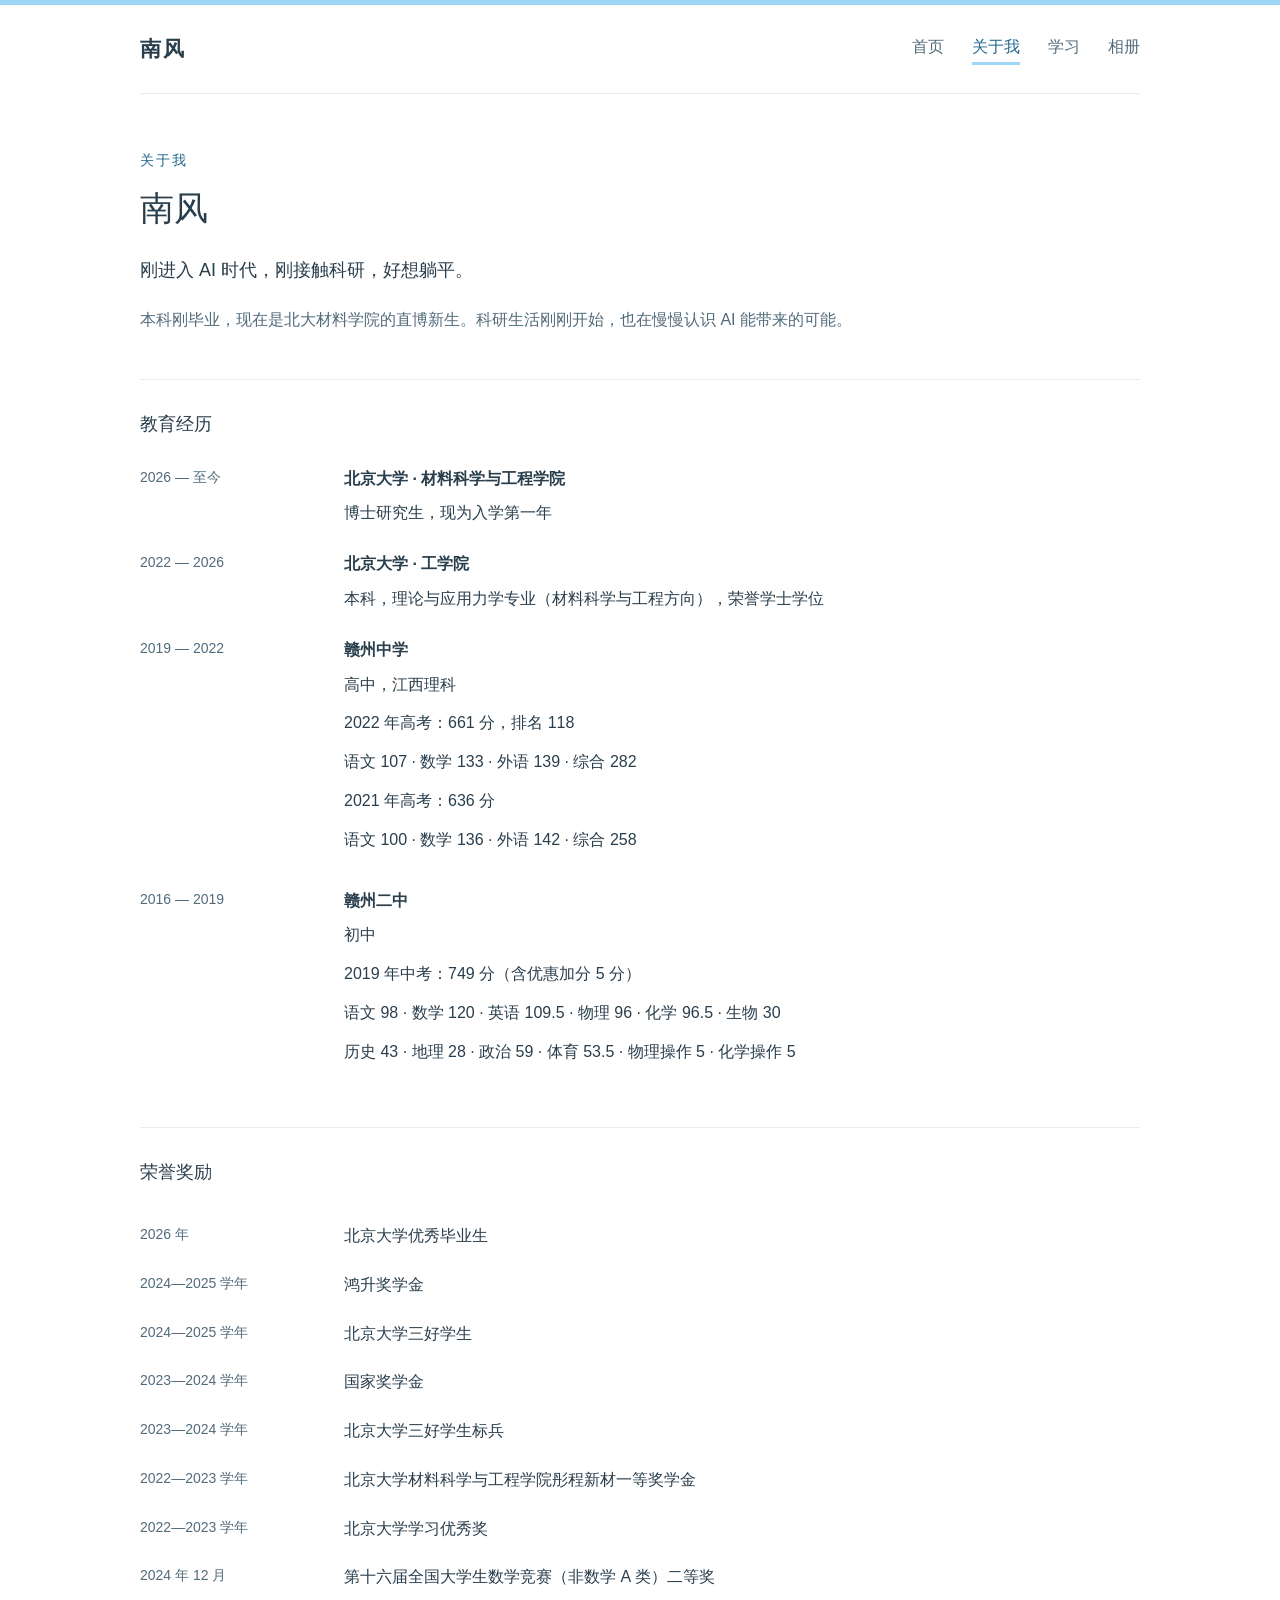
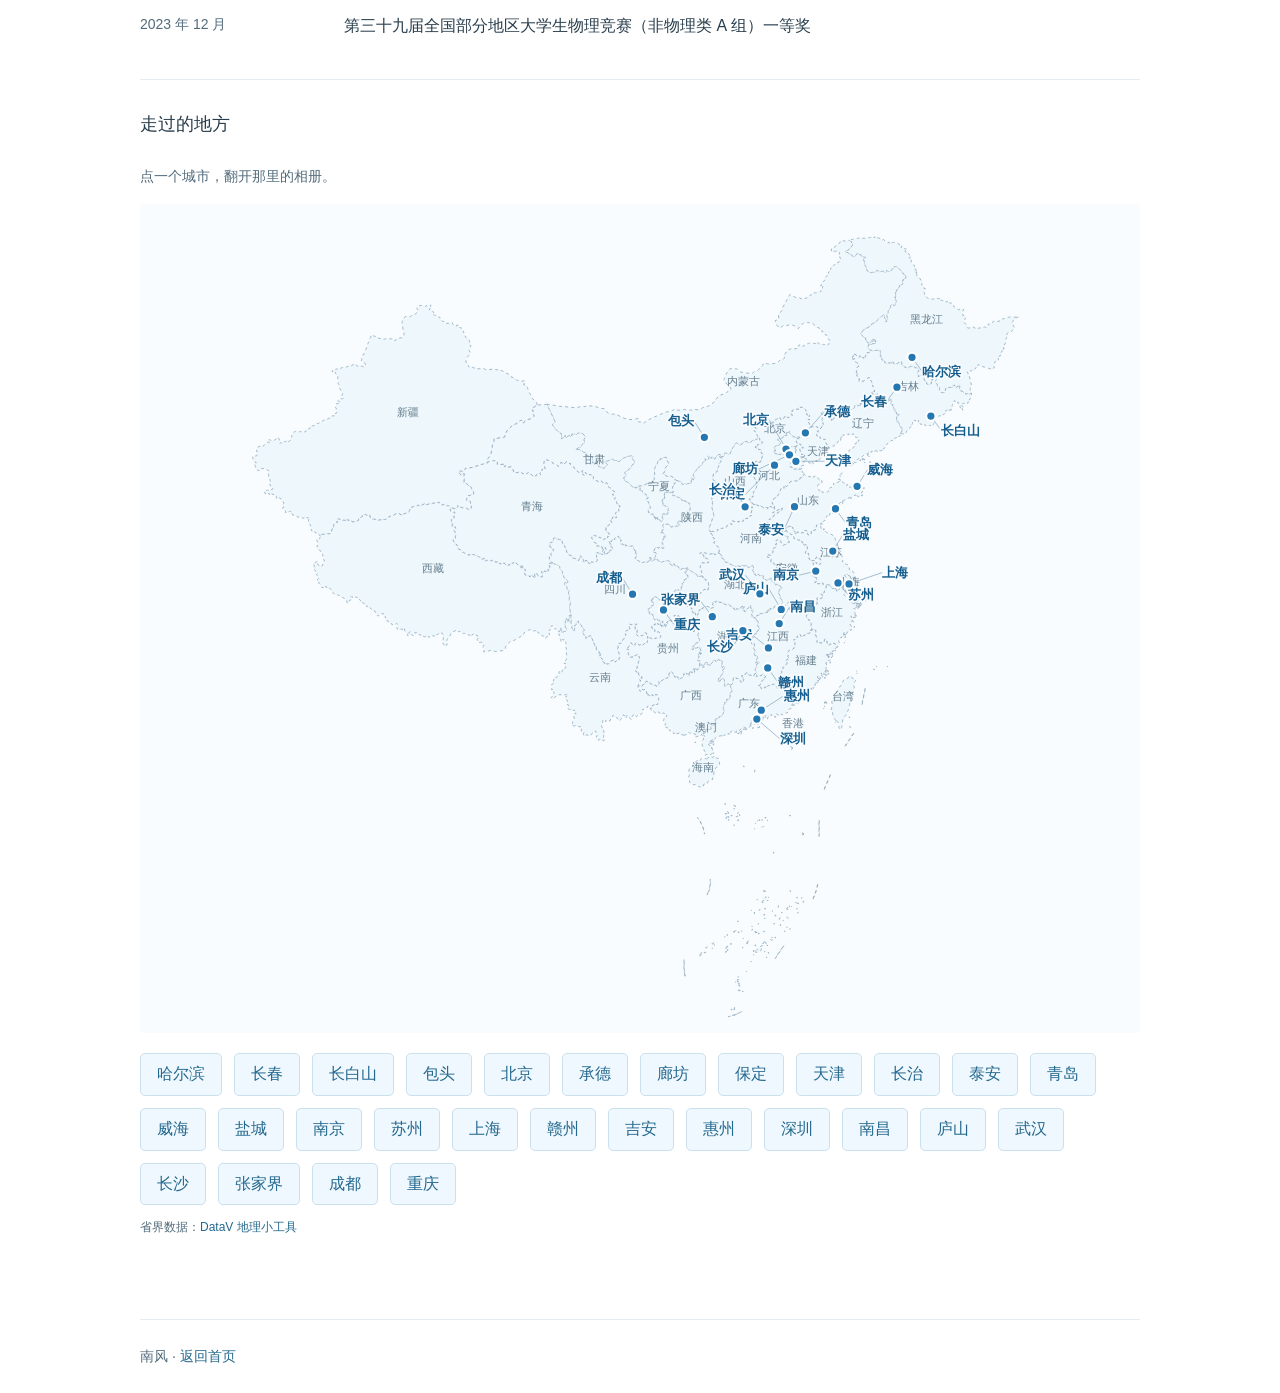
==== about.html @ 1816a871 "Initial website" ====
<!doctype html>
<html lang="zh-CN">
<head>
  <meta charset="UTF-8">
  <meta name="viewport" content="width=device-width, initial-scale=1">
  <title>关于我 · 南风</title>
  <link rel="stylesheet" href="style.css">
</head>
<body>
  <header class="site-header">
    <a class="site-name" href="index.html">南风</a>
    <nav aria-label="主导航">
      <a href="index.html">首页</a>
      <a href="about.html" aria-current="page">关于我</a>
      <a href="learning.html">学习</a>
      <span aria-disabled="true" title="后续课程中一起完成">相册</span>
    </nav>
  </header>
  <main class="about-page">
    <section class="about-intro" aria-labelledby="about-title">
      <p class="eyebrow">关于我</p>
      <h1 id="about-title">南风</h1>
      <p class="description">刚进入 AI 时代，刚接触科研，好想躺平。</p>
      <p class="bio">本科刚毕业，现在是北大材料学院的直博新生。科研生活刚刚开始，也在慢慢认识 AI 能带来的可能。</p>
    </section>
    <section class="profile-section" aria-labelledby="education-title">
      <h2 id="education-title">教育经历</h2>
      <div class="record">
        <p class="record-date">2026 — 至今</p>
        <div><h3>北京大学 · 材料科学与工程学院</h3><p>博士研究生，现为入学第一年</p></div>
      </div>
      <div class="record">
        <p class="record-date">2022 — 2026</p>
        <div><h3>北京大学 · 工学院</h3><p>本科，理论与应用力学专业（材料科学与工程方向），荣誉学士学位</p></div>
      </div>

      <div class="record">
        <p class="record-date">2019 — 2022</p>
        <div><h3>赣州中学</h3><p class="school-stage">高中，江西理科</p>
        <p>2022 年高考：661 分，排名 118</p>
        <p class="school-scores">语文 107 · 数学 133 · 外语 139 · 综合 282</p>
        <p>2021 年高考：636 分</p>
        <p class="school-scores">语文 100 · 数学 136 · 外语 142 · 综合 258</p></div>
      </div>
      <div class="record">
        <p class="record-date">2016 — 2019</p>
        <div><h3>赣州二中</h3><p class="school-stage">初中</p><p>2019 年中考：749 分（含优惠加分 5 分）</p>
        <p class="school-scores">语文 98 · 数学 120 · 英语 109.5 · 物理 96 · 化学 96.5 · 生物 30</p><p class="school-scores">历史 43 · 地理 28 · 政治 59 · 体育 53.5 · 物理操作 5 · 化学操作 5</p></div>
      </div>
    </section>
    <section class="profile-section" aria-labelledby="honors-title">
      <h2 id="honors-title">荣誉奖励</h2>
      <ul class="honors">
        <li><span class="honor-date">2026 年</span><span>北京大学优秀毕业生</span></li>
        <li><span class="honor-date">2024—2025 学年</span><span>鸿升奖学金</span></li>
        <li><span class="honor-date">2024—2025 学年</span><span>北京大学三好学生</span></li>
        <li><span class="honor-date">2023—2024 学年</span><span>国家奖学金</span></li>
        <li><span class="honor-date">2023—2024 学年</span><span>北京大学三好学生标兵</span></li>
        <li><span class="honor-date">2022—2023 学年</span><span>北京大学材料科学与工程学院彤程新材一等奖学金</span></li>
        <li><span class="honor-date">2022—2023 学年</span><span>北京大学学习优秀奖</span></li>
        <li><span class="honor-date">2024 年 12 月</span><span>第十六届全国大学生数学竞赛（非数学 A 类）二等奖</span></li>
        <li><span class="honor-date">2023 年 12 月</span><span>第三十九届全国部分地区大学生物理竞赛（非物理类 A 组）一等奖</span></li>
      </ul>
    </section>
<section class="profile-section travel-section" aria-labelledby="travel-title"><h2 id="travel-title">走过的地方</h2><p class="document-note">点一个城市，翻开那里的相册。</p><div class="map-scroll"><svg viewBox="0 0 820 800" class="china-map" role="img" aria-labelledby="map-title map-desc"><title id="map-title">中国旅行地图</title><desc id="map-desc">显示省级行政区名称与虚线边界，已标记城市可打开相册。</desc><path d="M562.2,226.3L562.7,226.6L563.2,226.4L563.0,225.9L563.6,225.3L563.6,225.3L564.0,225.5L564.2,225.1L563.9,224.9L562.9,224.7L562.1,224.9L561.8,225.1L561.3,225.0L560.5,224.6L559.4,224.5L559.3,224.4L558.1,224.6L557.6,224.4L557.1,223.8L557.1,223.4L556.2,222.4L555.8,222.3L555.1,221.7L554.6,221.4L554.7,221.1L554.1,220.4L554.4,219.7L554.3,219.3L553.8,219.1L553.4,219.2L553.5,219.7L553.2,220.4L552.8,220.1L552.2,220.3L552.2,220.3L551.5,220.3L551.4,220.7L551.7,221.5L550.8,221.4L550.4,220.8L550.1,221.1L550.0,221.4L551.3,222.7L551.6,223.4L551.4,223.5L549.8,223.4L549.7,223.7L549.3,223.6L549.0,223.1L548.6,223.8L548.5,223.9L548.1,224.6L548.0,225.1L547.6,225.0L547.2,225.5L546.1,226.2L545.8,226.3L545.7,226.0L544.9,225.7L544.6,226.1L543.9,226.2L543.8,226.6L543.4,226.6L543.1,226.9L542.8,227.4L543.4,227.6L543.3,228.3L544.4,229.6L545.0,229.7L545.4,230.8L545.6,231.0L544.8,231.5L544.4,232.2L544.3,232.2L544.2,232.8L543.7,232.7L543.3,232.4L543.1,232.8L543.1,232.8L541.2,233.2L541.1,233.6L540.3,233.9L539.8,234.4L539.5,234.6L539.4,235.1L539.1,235.2L539.1,235.7L539.8,236.0L540.3,236.5L540.2,236.6L540.2,236.6L540.3,236.9L540.2,237.4L540.8,237.8L540.6,238.1L540.1,238.2L539.8,238.0L539.8,238.0L539.3,238.2L539.3,238.7L539.8,238.9L539.9,239.9L539.7,240.2L539.7,240.2L540.3,240.4L540.2,241.0L540.5,240.7L541.0,241.2L541.6,241.0L541.6,241.0L542.0,240.8L542.4,241.3L542.4,241.3L542.4,241.4L542.4,241.4L542.6,241.6L542.6,241.6L542.6,241.7L542.6,241.7L542.6,241.7L542.6,241.7L542.7,241.8L542.7,241.8L542.7,241.8L542.7,241.8L542.7,241.8L542.7,241.8L542.7,241.8L542.7,241.8L542.9,241.9L542.9,241.9L542.9,241.9L542.9,241.9L543.0,242.3L543.7,242.3L543.7,242.3L543.9,242.2L543.9,242.2L543.9,241.9L544.4,241.8L544.4,241.8L545.0,241.3L545.0,241.3L544.9,241.0L544.9,241.0L545.5,241.6L545.7,241.1L545.9,241.3L546.3,241.2L546.4,241.4L547.2,241.4L547.6,241.5L547.8,241.2L548.4,241.2L548.9,241.5L549.1,242.5L549.7,242.7L550.1,243.2L550.3,243.2L550.3,243.2L551.2,243.4L551.5,243.2L551.3,242.8L550.9,242.8L550.8,242.1L551.3,242.3L551.3,242.1L551.7,242.0L551.7,241.7L552.1,241.7L552.3,241.1L553.1,240.7L553.1,240.7L553.4,241.0L554.0,240.9L554.7,241.1L554.7,241.1L554.7,241.1L554.7,241.1L554.7,241.1L554.7,241.1L554.5,240.7L555.0,240.7L555.5,241.1L555.7,240.8L556.2,240.0L556.9,239.8L556.9,239.7L556.7,239.7L556.6,239.1L557.0,239.0L556.8,238.5L557.4,238.3L557.0,237.3L556.9,237.5L556.4,237.3L555.7,236.7L555.4,236.6L555.4,235.8L555.1,235.5L555.4,234.5L555.8,234.6L556.0,234.2L556.4,234.4L557.1,234.2L557.3,234.4L558.3,234.5L558.6,234.1L559.3,233.9L559.3,233.9L559.7,234.0L559.9,233.8L560.5,234.0L560.5,233.8L560.7,233.6L560.7,233.6L561.1,233.3L561.1,233.3L561.1,233.3L561.3,233.4L561.7,232.9L562.2,233.0L562.4,232.4L562.4,232.4L562.4,232.4L562.4,232.4L562.6,232.2L562.7,231.6L562.2,231.6L562.0,230.7L561.5,230.8L561.3,230.1L561.3,230.1L560.9,229.5L560.7,229.5L560.8,228.7L561.2,228.4L560.5,227.5L561.2,227.3L561.0,226.9L561.2,226.6L562.2,226.3L562.2,226.3Z" class="province"/><path d="M567.2,244.0L568.2,243.9L568.5,243.8L568.4,243.2L568.8,242.9L568.9,242.2L568.9,242.2L568.9,242.0L569.2,241.4L568.4,241.0L568.0,241.2L567.2,241.0L567.0,241.3L567.0,241.3L566.9,241.8L566.6,242.1L566.5,241.4L566.2,241.2L565.8,241.4L565.6,241.0L566.0,240.5L566.0,240.0L565.5,239.4L564.9,239.1L565.1,238.8L564.7,238.7L564.6,238.4L564.7,238.0L564.3,237.1L564.3,237.1L564.1,236.5L564.1,236.5L564.1,236.4L564.1,236.4L564.2,236.3L564.2,236.3L564.2,235.8L564.4,235.7L564.6,235.0L565.1,235.1L565.1,235.1L565.4,235.4L566.1,235.4L566.3,235.2L567.1,235.5L567.4,235.5L567.4,235.5L567.5,235.0L567.5,235.0L567.5,234.9L567.5,234.9L567.2,234.7L567.2,234.7L566.9,234.7L567.0,234.3L567.3,234.1L567.0,233.8L566.6,233.8L566.6,233.8L566.1,233.8L565.9,233.4L565.9,233.4L565.8,233.3L565.8,233.3L565.8,233.2L565.8,233.2L565.4,232.6L565.4,232.6L565.3,232.6L565.3,232.6L564.9,232.3L564.9,231.7L564.6,231.5L564.1,231.6L563.4,231.2L563.0,231.3L562.7,231.6L562.6,232.2L562.4,232.4L562.4,232.4L562.4,232.4L562.4,232.4L562.2,233.0L561.7,232.9L561.3,233.4L561.1,233.3L561.1,233.3L561.1,233.3L560.7,233.6L560.7,233.6L560.5,233.8L560.3,234.0L560.4,235.1L559.8,235.8L560.0,236.9L560.0,236.9L560.7,237.2L561.0,237.1L561.0,237.5L560.3,237.5L559.9,237.7L559.9,238.1L560.5,238.5L559.9,238.8L560.0,239.2L560.0,239.2L560.1,240.3L559.8,240.6L559.3,240.6L559.3,240.6L558.2,240.2L557.8,240.4L557.8,240.4L557.6,240.3L557.4,239.8L557.4,239.8L557.3,239.6L557.3,239.6L557.2,239.4L557.2,239.4L556.9,239.7L556.9,239.8L556.2,240.0L555.7,240.8L555.7,241.4L555.4,241.7L555.8,242.1L555.8,242.8L555.4,243.0L556.0,243.5L556.5,243.5L556.1,243.8L556.1,244.3L555.8,244.4L556.0,244.9L556.4,244.6L556.7,244.9L556.5,245.6L556.6,246.6L556.6,246.6L556.3,246.8L556.4,247.7L556.9,247.7L557.0,248.3L556.9,248.3L556.9,248.3L557.0,248.3L556.5,249.2L555.8,249.2L555.8,249.2L555.4,249.2L555.4,249.2L555.1,249.5L555.1,249.5L555.1,250.0L554.7,250.4L554.5,251.0L554.7,251.5L554.7,252.2L555.0,252.5L554.9,253.2L555.0,253.7L555.5,253.8L555.5,253.8L556.3,253.9L556.5,254.8L557.4,254.7L557.4,254.7L557.4,254.7L557.4,254.7L557.4,254.7L557.4,254.7L558.5,254.7L558.8,254.8L558.7,255.4L558.8,255.9L559.3,256.2L559.8,255.7L560.2,255.7L560.2,255.7L560.6,255.4L560.6,255.4L561.1,255.9L561.1,255.9L560.9,256.3L561.0,256.7L562.4,256.5L563.2,256.0L563.8,255.8L564.7,255.8L565.7,255.6L565.9,255.1L566.8,254.8L566.9,254.5L566.9,253.7L566.1,253.4L565.8,253.2L565.8,252.6L567.0,252.3L567.3,252.0L568.2,252.2L568.5,251.2L568.8,250.8L568.3,250.6L568.1,249.1L568.5,248.2L569.6,247.4L569.7,246.9L570.4,246.7L570.4,246.7L570.8,246.5L570.8,246.2L570.4,246.0L570.3,245.7L570.3,245.7L569.8,245.5L569.8,245.5L569.8,245.5L569.8,245.5L569.7,245.3L569.7,245.3L569.6,245.3L569.6,245.3L569.0,245.2L569.0,245.2L568.7,245.0L568.3,245.1L568.3,245.1L568.3,245.1L568.3,245.1L568.2,244.5L568.2,244.5L567.7,244.7L567.7,244.4L567.4,244.3L566.9,244.7L566.0,244.6L566.0,245.2L565.1,244.8L564.4,244.9L564.3,244.6L564.9,243.9L565.2,243.7L565.4,243.9L566.0,243.8L566.1,244.2L566.4,243.9L567.2,244.0Z" class="province"/><path d="M567.7,244.4L568.2,244.3L568.2,243.9L567.2,244.0L567.4,244.3L567.7,244.4Z" class="province"/><path d="M563.6,225.3L563.0,225.9L563.2,226.4L562.7,226.6L562.2,226.3L562.2,226.3L561.2,226.6L561.0,226.9L561.2,227.3L560.5,227.5L561.2,228.4L560.8,228.7L560.7,229.5L560.9,229.5L561.3,230.1L561.3,230.1L561.5,230.8L562.0,230.7L562.2,231.6L562.7,231.6L563.0,231.3L563.4,231.2L564.1,231.6L564.6,231.5L564.9,231.7L564.9,232.3L565.3,232.6L565.3,232.6L565.4,232.6L565.4,232.6L565.8,233.2L565.8,233.2L565.8,233.3L565.8,233.3L565.9,233.4L565.9,233.4L566.1,233.8L566.6,233.8L566.6,233.8L567.0,233.8L567.3,234.1L567.0,234.3L566.9,234.7L567.2,234.7L567.2,234.7L567.5,234.9L567.5,234.9L567.5,235.0L567.5,235.0L567.4,235.5L567.4,235.5L567.1,235.5L566.3,235.2L566.1,235.4L565.4,235.4L565.1,235.1L565.1,235.1L564.6,235.0L564.4,235.7L564.2,235.8L564.2,236.3L564.2,236.3L564.1,236.4L564.1,236.4L564.1,236.5L564.1,236.5L564.3,237.1L564.3,237.1L564.7,238.0L564.6,238.4L564.7,238.7L565.1,238.8L564.9,239.1L565.5,239.4L566.0,240.0L566.0,240.5L565.6,241.0L565.8,241.4L566.2,241.2L566.5,241.4L566.6,242.1L566.9,241.8L567.0,241.3L567.0,241.3L567.2,241.0L568.0,241.2L568.4,241.0L569.2,241.4L568.9,242.0L568.9,242.2L568.9,242.2L568.8,242.9L568.4,243.2L568.5,243.8L568.2,243.9L568.2,244.3L567.7,244.4L567.7,244.7L568.2,244.5L568.2,244.5L568.3,245.1L568.3,245.1L568.3,245.1L568.3,245.1L568.7,245.0L569.0,245.2L569.0,245.2L569.6,245.3L569.6,245.3L569.7,245.3L569.7,245.3L569.8,245.5L569.8,245.5L569.8,245.5L569.8,245.5L570.3,245.7L570.3,245.7L570.4,246.0L570.8,246.2L570.8,246.5L570.4,246.7L570.3,247.0L570.8,246.8L570.9,247.0L571.5,247.3L572.0,248.0L572.3,248.8L572.7,249.5L573.8,249.9L574.4,249.8L574.5,250.4L575.9,251.4L576.5,251.3L577.3,250.4L576.8,250.0L576.4,248.6L577.1,248.4L576.9,248.0L577.6,247.6L579.1,248.0L579.8,247.9L580.3,247.6L580.8,247.7L581.0,247.4L581.4,247.3L580.8,247.9L580.7,248.2L581.1,248.1L581.7,247.5L582.3,247.2L582.5,246.8L583.2,246.4L583.5,245.8L584.2,244.9L585.3,244.5L585.8,243.8L585.8,243.4L585.2,242.5L586.4,239.0L587.7,237.8L588.4,237.9L588.2,237.4L588.5,236.7L589.1,236.3L589.4,236.4L589.7,236.1L590.2,236.2L590.7,235.9L591.4,235.7L591.8,235.3L592.1,235.7L592.5,235.6L592.3,235.2L592.1,235.0L592.1,235.0L592.3,234.5L591.8,234.2L591.8,234.2L591.4,234.4L591.4,234.4L591.4,234.3L591.4,234.3L591.3,233.8L590.8,233.4L591.1,233.0L591.0,231.9L590.6,232.1L590.1,231.4L589.7,231.5L589.7,231.5L589.8,230.9L589.2,230.0L589.0,229.4L589.3,228.2L588.6,227.5L588.9,227.1L588.7,226.8L588.0,226.7L587.7,227.0L587.2,226.9L585.6,227.0L585.1,226.8L584.6,226.5L584.8,225.9L584.1,225.9L584.0,226.0L583.7,225.5L584.2,224.8L584.0,224.6L583.4,225.0L582.7,225.0L582.3,224.6L582.1,224.7L581.5,224.2L581.4,223.8L580.7,223.7L580.9,223.4L580.5,223.3L580.2,222.7L580.5,222.3L580.8,220.6L581.0,220.5L581.7,220.6L581.7,220.6L582.0,220.5L582.2,219.9L581.4,219.7L581.2,219.2L581.6,218.8L582.5,219.0L583.0,218.6L583.0,218.0L583.5,217.9L584.3,217.0L584.0,216.7L584.5,216.7L584.5,216.3L585.0,215.8L584.9,215.3L584.5,215.4L584.4,215.8L584.0,215.6L583.1,215.6L581.8,215.4L581.4,215.2L580.7,215.5L580.1,214.9L580.1,214.4L579.2,214.7L578.9,215.1L578.1,214.7L577.6,214.8L576.3,214.7L574.9,215.0L574.6,215.3L574.2,214.9L574.3,214.2L574.2,213.6L573.9,213.2L573.3,212.9L573.8,212.3L573.6,211.7L572.6,211.1L572.5,210.2L571.9,209.9L571.9,209.3L571.6,209.0L571.7,208.2L572.1,207.8L572.8,207.9L573.0,208.4L573.5,208.4L574.0,207.3L574.1,206.9L573.2,206.0L573.7,205.9L573.8,205.2L573.5,204.9L572.9,204.6L573.4,204.5L573.6,204.1L573.3,203.8L572.9,203.6L572.6,203.8L572.6,204.1L572.3,204.5L571.4,204.4L571.9,203.8L571.2,203.4L571.1,203.2L571.3,202.4L570.4,202.0L569.7,201.6L569.7,201.2L570.6,200.8L570.7,200.5L570.1,199.8L570.3,199.2L570.0,198.7L568.5,197.3L568.3,196.9L567.6,196.2L567.6,195.8L567.4,195.7L566.5,196.2L566.0,196.3L565.2,196.0L564.4,196.0L564.4,196.1L563.7,196.0L563.2,196.2L563.2,196.6L562.6,197.2L562.6,197.2L562.9,197.2L563.0,197.9L562.7,198.1L562.0,198.1L562.0,198.1L561.3,197.8L561.3,197.8L560.3,198.0L560.3,198.0L559.6,198.0L559.1,197.7L559.0,198.0L559.0,198.0L558.2,198.2L558.2,198.2L558.1,198.3L558.1,198.3L558.1,198.5L558.1,198.5L557.9,198.6L557.9,198.6L557.7,198.6L557.7,198.6L557.7,198.6L557.7,198.6L557.3,198.8L557.3,198.8L557.2,198.8L557.2,198.8L557.1,198.9L557.1,198.9L556.9,199.1L556.9,199.1L556.9,199.1L556.9,199.1L556.6,199.5L556.8,200.5L557.0,201.6L556.8,202.1L555.5,202.0L555.9,202.7L556.2,202.7L556.7,203.6L556.6,204.7L555.6,205.3L555.0,205.2L554.7,205.7L554.0,205.8L553.7,206.1L553.2,206.0L552.6,206.1L552.1,205.4L551.8,205.4L551.4,205.8L550.7,205.9L551.0,205.3L550.5,204.9L549.7,205.0L549.6,205.5L548.7,206.0L548.6,206.7L548.3,207.1L547.5,207.1L547.3,207.5L547.5,207.9L547.2,208.4L546.4,208.3L546.1,208.0L546.1,208.0L546.1,208.0L546.1,208.0L545.9,207.6L545.4,206.9L545.0,205.8L544.2,206.1L544.0,205.9L543.7,206.3L542.7,206.9L542.3,207.0L541.8,207.6L540.9,207.9L540.2,208.5L539.9,208.6L539.2,209.1L538.2,209.3L537.8,209.6L538.3,210.1L538.1,210.5L538.5,211.0L537.7,211.1L537.5,210.7L537.2,210.8L537.1,211.3L536.4,211.4L536.3,211.0L535.2,210.6L534.7,211.0L534.2,210.8L532.3,211.0L532.7,210.5L532.8,209.6L532.8,208.5L532.4,207.8L533.1,207.6L533.3,207.3L533.1,206.9L533.0,205.6L532.8,204.8L532.3,204.2L532.4,203.5L531.9,202.9L531.5,202.8L531.5,203.0L531.1,203.3L530.1,203.2L529.8,203.4L528.7,203.0L528.1,203.3L528.0,204.0L527.8,204.0L527.6,204.6L528.1,205.3L527.7,205.7L527.0,205.9L526.2,205.7L526.1,206.1L525.4,207.0L524.4,208.2L524.6,208.7L524.5,208.9L524.9,209.5L524.6,209.7L525.1,210.7L524.7,210.8L524.7,211.3L524.8,212.3L523.2,211.9L522.4,212.1L521.7,212.4L521.4,212.7L521.2,212.7L521.0,213.2L520.5,213.5L520.5,213.8L521.3,214.1L521.1,215.1L520.8,215.3L521.0,215.6L521.4,215.8L521.7,216.4L521.9,216.0L522.2,216.5L522.0,217.1L521.5,217.4L521.0,217.4L520.5,218.3L519.8,218.5L520.4,219.0L521.7,220.3L521.9,220.9L522.7,221.1L522.5,221.2L522.7,222.0L522.9,222.1L522.5,222.5L523.0,223.1L523.3,223.0L523.2,223.4L523.6,223.9L523.9,224.3L524.2,224.9L524.8,225.9L525.4,226.1L525.3,226.7L525.5,226.7L525.4,227.6L525.2,227.9L525.6,228.4L525.4,228.6L525.7,229.4L526.6,229.6L526.7,229.7L527.3,229.4L527.8,229.8L528.4,229.8L528.1,230.5L527.6,231.0L526.9,231.3L526.4,231.3L525.5,231.5L525.1,231.5L524.8,232.0L524.2,232.1L523.6,232.4L523.2,232.1L522.9,232.5L522.9,232.5L523.2,233.5L523.0,233.9L522.6,234.1L522.2,233.4L521.9,233.3L521.5,234.5L520.9,234.8L522.4,235.2L522.3,235.6L522.6,236.3L522.8,236.2L524.1,236.5L524.5,236.2L524.8,236.5L524.5,236.7L524.6,237.1L525.4,236.9L525.4,237.1L526.7,237.0L526.9,237.5L526.7,237.7L527.0,238.4L526.9,238.6L526.9,240.2L527.2,240.8L527.9,240.9L528.2,241.5L528.8,241.4L528.4,242.7L528.0,242.8L528.0,243.4L527.6,244.0L527.6,245.1L527.2,245.4L527.2,246.1L527.0,246.4L527.7,246.8L527.3,247.4L526.7,247.3L526.3,248.0L526.4,248.4L526.2,248.9L525.0,248.9L524.2,249.3L523.9,249.1L523.3,249.2L523.0,248.6L523.0,248.6L522.8,248.6L522.6,248.0L522.1,248.2L521.9,248.6L521.5,248.5L521.2,249.0L520.8,249.0L519.7,250.2L519.3,250.2L519.2,250.6L519.3,251.7L519.5,252.1L520.3,252.6L520.0,253.1L520.1,253.6L519.6,253.6L519.3,254.4L518.6,254.3L518.4,255.2L517.4,255.3L517.2,256.2L516.7,256.6L516.6,257.6L517.0,258.1L516.5,258.7L516.3,259.3L516.7,259.8L516.5,260.9L516.8,261.4L517.2,261.6L517.7,261.5L518.1,261.9L518.5,261.8L518.6,262.4L519.6,262.6L520.0,262.5L519.7,263.2L520.5,264.2L520.5,265.1L520.8,265.2L521.2,266.2L521.5,266.4L521.7,267.7L522.1,267.8L522.5,268.6L522.0,269.0L521.9,269.4L522.8,269.2L523.5,269.5L523.7,269.9L523.4,270.7L523.4,271.1L522.4,272.6L522.2,273.6L521.7,274.0L521.6,274.7L520.8,275.3L520.6,276.4L520.2,276.8L520.0,277.5L519.3,277.7L519.3,278.4L519.1,278.9L519.5,279.1L519.3,279.7L519.5,280.2L519.1,280.7L519.5,281.6L519.3,282.2L518.8,282.1L518.8,281.8L518.4,281.8L518.1,282.2L518.2,283.2L517.2,283.7L516.6,283.7L516.4,284.0L516.0,283.9L515.6,284.4L516.1,284.4L515.7,285.2L515.8,285.5L516.5,285.6L516.5,286.1L516.8,286.2L517.1,286.8L516.7,287.1L516.7,287.6L517.0,288.1L517.6,288.2L518.0,288.6L518.5,288.6L518.8,289.6L519.1,289.5L519.8,290.0L520.3,290.1L520.2,289.8L520.6,289.7L520.9,290.3L521.6,289.7L521.8,290.2L522.0,290.0L522.7,290.1L522.5,290.4L523.0,291.0L523.5,290.8L524.1,291.0L524.0,291.3L524.0,291.3L524.4,291.3L524.5,290.9L524.9,291.2L525.1,291.0L525.6,291.3L526.1,291.2L526.3,291.5L526.9,291.6L527.0,291.9L527.6,292.0L527.8,292.3L528.4,292.4L529.0,292.9L529.1,293.2L529.7,292.9L530.6,292.9L530.8,292.7L531.3,293.1L532.3,293.1L532.3,292.8L533.0,292.9L533.1,293.7L533.0,294.2L534.0,294.0L534.6,293.3L534.6,292.6L534.8,292.3L535.3,292.4L535.5,291.9L536.2,292.1L536.4,291.8L536.4,291.8L536.4,291.9L536.4,291.9L536.4,291.9L536.4,291.9L536.9,292.1L537.3,292.9L537.6,293.1L537.8,293.7L538.4,293.5L538.5,293.1L539.4,292.7L539.6,292.4L539.8,292.8L539.7,291.3L539.6,291.1L539.6,291.1L539.6,290.9L539.0,290.6L539.1,290.2L538.4,290.4L538.4,289.9L538.1,289.0L537.6,288.8L537.8,288.2L537.5,288.1L537.3,287.5L538.0,286.7L538.3,285.6L538.4,285.7L539.0,284.7L539.4,284.5L539.8,283.6L540.3,283.5L542.2,282.9L542.5,281.8L543.1,281.5L543.6,280.5L543.3,280.1L544.3,279.1L544.7,278.3L544.6,277.7L544.9,277.3L544.9,276.9L545.6,276.4L545.7,274.9L546.3,274.6L547.0,274.4L547.3,274.5L548.0,274.2L548.3,274.5L548.8,274.6L549.4,273.9L548.7,273.6L548.9,273.3L548.7,272.8L548.9,272.7L548.9,272.7L549.3,273.0L549.5,272.7L549.3,272.1L549.5,271.7L550.0,271.3L550.4,271.5L550.6,272.2L550.6,272.2L550.6,272.2L550.6,272.2L551.2,272.9L551.4,272.5L551.8,272.2L552.9,270.8L553.3,270.6L554.0,269.7L554.1,269.1L554.7,268.8L555.0,268.4L555.0,268.1L555.7,267.3L556.1,267.5L557.0,267.3L558.3,267.5L558.9,267.3L559.8,267.4L560.2,267.3L561.3,267.4L561.8,267.1L562.8,267.3L563.3,267.2L563.8,266.3L564.2,265.9L564.3,265.2L564.7,264.3L564.7,264.3L565.0,263.9L566.5,263.9L567.0,263.1L567.3,263.0L567.2,262.6L567.5,262.3L567.7,261.6L568.2,261.2L568.7,260.5L569.4,259.8L569.5,259.4L569.2,259.2L568.2,259.5L567.4,259.4L566.8,258.6L566.7,258.1L566.1,257.8L565.7,257.1L566.2,256.9L565.7,256.8L565.7,255.6L564.7,255.8L563.8,255.8L563.2,256.0L562.4,256.5L561.0,256.7L560.9,256.3L561.1,255.9L561.1,255.9L560.6,255.4L560.6,255.4L560.2,255.7L560.2,255.7L559.8,255.7L559.3,256.2L558.8,255.9L558.7,255.4L558.8,254.8L558.5,254.7L557.4,254.7L557.4,254.7L557.4,254.7L557.4,254.7L557.4,254.7L557.4,254.7L556.5,254.8L556.3,253.9L555.5,253.8L555.5,253.8L555.0,253.7L554.9,253.2L555.0,252.5L554.7,252.2L554.7,251.5L554.5,251.0L554.7,250.4L555.1,250.0L555.1,249.5L555.1,249.5L555.4,249.2L555.4,249.2L555.8,249.2L555.8,249.2L556.5,249.2L557.0,248.3L556.9,248.3L556.9,248.3L557.0,248.3L556.9,247.7L556.4,247.7L556.3,246.8L556.6,246.6L556.6,246.6L556.5,245.6L556.7,244.9L556.4,244.6L556.0,244.9L555.8,244.4L556.1,244.3L556.1,243.8L556.5,243.5L556.0,243.5L555.4,243.0L555.8,242.8L555.8,242.1L555.4,241.7L555.7,241.4L555.7,240.8L555.5,241.1L555.0,240.7L554.5,240.7L554.7,241.1L554.7,241.1L554.7,241.1L554.7,241.1L554.7,241.1L554.7,241.1L554.0,240.9L553.4,241.0L553.1,240.7L553.1,240.7L552.3,241.1L552.1,241.7L551.7,241.7L551.7,242.0L551.3,242.1L551.3,242.3L550.8,242.1L550.9,242.8L551.3,242.8L551.5,243.2L551.2,243.4L550.3,243.2L550.3,243.2L550.1,243.2L549.7,242.7L549.1,242.5L548.9,241.5L548.4,241.2L547.8,241.2L547.6,241.5L547.2,241.4L546.4,241.4L546.3,241.2L545.9,241.3L545.7,241.1L545.5,241.6L544.9,241.0L544.9,241.0L545.0,241.3L545.0,241.3L544.4,241.8L544.4,241.8L543.9,241.9L543.9,242.2L543.9,242.2L543.7,242.3L543.7,242.3L543.0,242.3L542.9,241.9L542.9,241.9L542.9,241.9L542.9,241.9L542.7,241.8L542.7,241.8L542.7,241.8L542.7,241.8L542.7,241.8L542.7,241.8L542.7,241.8L542.7,241.8L542.6,241.7L542.6,241.7L542.6,241.7L542.6,241.7L542.6,241.6L542.6,241.6L542.4,241.4L542.4,241.4L542.4,241.3L542.4,241.3L542.0,240.8L541.6,241.0L541.6,241.0L541.0,241.2L540.5,240.7L540.2,241.0L540.3,240.4L539.7,240.2L539.7,240.2L539.9,239.9L539.8,238.9L539.3,238.7L539.3,238.2L539.8,238.0L539.8,238.0L540.1,238.2L540.6,238.1L540.8,237.8L540.2,237.4L540.3,236.9L540.2,236.6L540.2,236.6L540.3,236.5L539.8,236.0L539.1,235.7L539.1,235.2L539.4,235.1L539.5,234.6L539.8,234.4L540.3,233.9L541.1,233.6L541.2,233.2L543.1,232.8L543.1,232.8L543.3,232.4L543.7,232.7L544.2,232.8L544.3,232.2L544.4,232.2L544.8,231.5L545.6,231.0L545.4,230.8L545.0,229.7L544.4,229.6L543.3,228.3L543.4,227.6L542.8,227.4L543.1,226.9L543.4,226.6L543.8,226.6L543.9,226.2L544.6,226.1L544.9,225.7L545.7,226.0L545.8,226.3L546.1,226.2L547.2,225.5L547.6,225.0L548.0,225.1L548.1,224.6L548.5,223.9L548.6,223.8L549.0,223.1L549.3,223.6L549.7,223.7L549.8,223.4L551.4,223.5L551.6,223.4L551.3,222.7L550.0,221.4L550.1,221.1L550.4,220.8L550.8,221.4L551.7,221.5L551.4,220.7L551.5,220.3L552.2,220.3L552.2,220.3L552.8,220.1L553.2,220.4L553.5,219.7L553.4,219.2L553.8,219.1L554.3,219.3L554.4,219.7L554.1,220.4L554.7,221.1L554.6,221.4L555.1,221.7L555.8,222.3L556.2,222.4L557.1,223.4L557.1,223.8L557.6,224.4L558.1,224.6L559.3,224.4L559.4,224.5L560.5,224.6L561.3,225.0L561.8,225.1L562.1,224.9L562.9,224.7L563.9,224.9L564.2,225.1L564.0,225.5L563.6,225.3L563.6,225.3Z" class="province"/><path d="M560.5,233.8L560.5,234.0L559.9,233.8L559.7,234.0L559.3,233.9L559.3,233.9L558.6,234.1L558.3,234.5L557.3,234.4L557.1,234.2L556.4,234.4L556.0,234.2L555.8,234.6L555.4,234.5L555.1,235.5L555.4,235.8L555.4,236.6L555.7,236.7L556.4,237.3L556.9,237.5L557.0,237.3L557.4,238.3L556.8,238.5L557.0,239.0L556.6,239.1L556.7,239.7L556.9,239.7L557.2,239.4L557.2,239.4L557.3,239.6L557.3,239.6L557.4,239.8L557.4,239.8L557.6,240.3L557.8,240.4L557.8,240.4L558.2,240.2L559.3,240.6L559.3,240.6L559.8,240.6L560.1,240.3L560.0,239.2L560.0,239.2L559.9,238.8L560.5,238.5L559.9,238.1L559.9,237.7L560.3,237.5L561.0,237.5L561.0,237.1L560.7,237.2L560.0,236.9L560.0,236.9L559.8,235.8L560.4,235.1L560.3,234.0L560.5,233.8Z" class="province"/><path d="M567.4,244.3L567.2,244.0L566.4,243.9L566.1,244.2L566.0,243.8L565.4,243.9L565.2,243.7L564.9,243.9L564.3,244.6L564.4,244.9L565.1,244.8L566.0,245.2L566.0,244.6L566.9,244.7L567.4,244.3Z" class="province"/><path d="M580.4,247.9L579.8,248.4L580.3,248.5L580.4,247.9Z" class="province"/><path d="M478.6,316.0L479.1,316.2L479.9,315.8L480.4,316.2L481.3,315.9L482.5,315.9L483.0,315.2L483.5,315.3L483.9,315.8L484.6,315.3L484.8,315.0L485.0,314.0L485.7,314.4L486.4,313.9L487.4,313.7L487.8,312.9L488.8,313.2L489.1,312.7L489.5,312.9L490.1,312.5L490.7,312.8L491.3,312.4L492.0,312.6L492.5,312.2L492.8,312.4L493.1,311.8L493.4,311.6L493.8,310.9L494.2,310.7L494.0,310.2L494.9,309.9L495.7,309.5L495.7,309.1L497.2,308.7L497.7,309.0L498.2,309.0L498.5,309.3L498.7,309.2L498.7,308.5L498.8,307.7L498.5,307.1L498.9,306.7L498.7,305.8L499.7,305.9L500.6,306.2L500.9,306.5L501.7,306.2L501.5,306.7L502.4,306.7L502.7,306.4L504.2,306.7L505.6,306.6L505.5,306.0L506.6,306.9L507.3,306.9L507.9,306.1L508.6,306.3L509.2,306.1L509.2,305.7L509.9,305.6L509.8,304.9L510.0,304.6L510.8,304.7L511.5,305.0L511.8,304.7L512.0,303.8L512.2,303.9L512.3,303.3L512.9,303.3L513.7,303.6L513.7,302.8L514.2,303.0L514.7,302.4L515.3,302.4L516.0,302.0L516.2,301.4L516.7,300.7L516.6,300.1L516.9,300.5L517.5,300.5L517.5,299.9L517.1,299.6L517.1,299.0L517.3,298.0L517.0,297.7L517.9,297.4L517.7,296.9L517.9,296.0L517.8,295.1L518.1,295.2L518.3,294.6L517.9,294.5L518.2,294.2L518.1,293.3L517.9,293.1L518.6,293.1L518.5,292.8L517.8,292.4L518.4,292.3L518.2,291.8L518.6,291.1L518.5,290.4L518.8,290.1L518.8,289.6L518.5,288.6L518.0,288.6L517.6,288.2L517.0,288.1L516.7,287.6L516.7,287.1L517.1,286.8L516.8,286.2L516.5,286.1L516.5,285.6L515.8,285.5L515.7,285.2L516.1,284.4L515.6,284.4L516.0,283.9L516.4,284.0L516.6,283.7L517.2,283.7L518.2,283.2L518.1,282.2L518.4,281.8L518.8,281.8L518.8,282.1L519.3,282.2L519.5,281.6L519.1,280.7L519.5,280.2L519.3,279.7L519.5,279.1L519.1,278.9L519.3,278.4L519.3,277.7L520.0,277.5L520.2,276.8L520.6,276.4L520.8,275.3L521.6,274.7L521.7,274.0L522.2,273.6L522.4,272.6L523.4,271.1L523.4,270.7L523.7,269.9L523.5,269.5L522.8,269.2L521.9,269.4L522.0,269.0L522.5,268.6L522.1,267.8L521.7,267.7L521.5,266.4L521.2,266.2L520.8,265.2L520.5,265.1L520.5,264.2L519.7,263.2L520.0,262.5L519.6,262.6L518.6,262.4L518.5,261.8L518.1,261.9L517.7,261.5L517.2,261.6L516.8,261.4L516.5,260.9L516.7,259.8L516.3,259.3L516.5,258.7L517.0,258.1L516.6,257.6L516.7,256.6L517.2,256.2L517.4,255.3L518.4,255.2L518.6,254.3L519.3,254.4L519.6,253.6L520.1,253.6L520.0,253.1L520.3,252.6L519.5,252.1L519.3,251.7L519.2,250.6L519.3,250.2L519.7,250.2L520.8,249.0L521.2,249.0L521.5,248.5L521.9,248.6L522.1,248.2L522.6,248.0L522.8,248.6L523.0,248.6L523.0,248.6L523.3,249.2L523.9,249.1L524.2,249.3L525.0,248.9L526.2,248.9L526.4,248.4L526.3,248.0L526.7,247.3L527.3,247.4L527.7,246.8L527.0,246.4L527.2,246.1L527.2,245.4L527.6,245.1L527.6,244.0L528.0,243.4L528.0,242.8L528.4,242.7L528.8,241.4L528.2,241.5L527.9,240.9L527.2,240.8L526.9,240.2L526.9,238.6L527.0,238.4L526.7,237.7L526.9,237.5L526.7,237.0L525.4,237.1L525.4,236.9L524.6,237.1L524.5,236.7L524.8,236.5L524.5,236.2L524.1,236.5L522.8,236.2L522.6,236.3L522.3,235.6L522.4,235.2L520.9,234.8L521.5,234.5L521.9,233.3L522.2,233.4L522.6,234.1L523.0,233.9L523.2,233.5L522.9,232.5L522.9,232.5L523.2,232.1L523.6,232.4L524.2,232.1L524.8,232.0L525.1,231.5L525.5,231.5L526.4,231.3L526.9,231.3L527.6,231.0L528.1,230.5L528.4,229.8L527.8,229.8L527.3,229.4L526.7,229.7L526.6,229.6L525.7,229.4L525.4,228.6L525.6,228.4L525.2,227.9L525.4,227.6L525.5,226.7L525.3,226.7L525.4,226.1L524.8,225.9L524.2,224.9L523.9,224.3L523.6,223.9L523.0,224.1L522.8,224.4L522.9,224.8L522.5,225.9L522.9,226.4L523.0,226.8L522.7,227.1L522.1,227.3L521.4,227.3L520.7,228.0L520.2,228.1L519.5,227.2L519.2,227.9L518.3,228.3L516.7,229.8L516.0,230.0L514.7,230.2L513.8,230.2L513.3,229.2L513.0,228.8L511.0,229.4L510.4,229.5L508.8,230.1L508.2,231.9L506.9,232.5L506.5,232.3L505.6,231.5L504.1,231.0L503.5,230.5L503.0,230.6L502.2,231.1L501.7,231.2L501.6,231.8L500.8,232.5L500.8,233.0L500.2,233.7L500.2,234.1L499.7,234.6L499.6,235.0L498.9,236.2L498.5,236.7L498.2,237.6L497.6,238.1L497.5,239.6L497.1,240.0L497.3,240.7L496.5,240.9L496.1,240.7L495.4,241.2L494.7,240.9L493.9,240.4L493.5,240.5L492.3,240.1L492.0,240.1L491.3,240.4L491.5,240.9L491.3,241.0L491.1,241.9L491.2,242.4L490.5,242.8L490.3,243.5L490.0,243.7L488.1,243.7L487.7,243.9L487.5,244.5L487.9,244.6L487.9,244.9L488.2,244.7L488.2,245.1L488.4,245.4L489.0,245.5L488.6,246.1L488.6,246.3L488.0,247.7L488.1,248.0L487.8,248.5L487.7,249.0L487.1,249.5L486.5,249.7L486.0,250.0L485.8,250.4L486.1,251.0L486.2,251.7L485.9,252.0L486.1,252.3L485.6,253.7L485.0,254.4L485.0,254.9L484.6,255.6L484.8,256.2L485.0,256.3L484.9,257.2L484.4,257.3L484.5,258.2L484.1,258.4L483.6,258.2L483.3,258.4L483.0,259.5L482.4,259.7L481.9,260.4L481.2,260.4L480.9,260.5L480.8,261.8L480.3,261.8L480.1,262.1L480.2,263.0L480.0,263.5L480.1,264.8L480.3,265.1L480.3,265.7L481.1,266.2L482.2,268.1L482.8,268.4L483.0,269.0L482.6,269.1L482.5,269.4L483.3,269.8L483.5,270.2L483.2,270.4L483.3,271.1L483.5,271.6L483.3,271.9L483.1,272.9L482.9,273.3L481.7,273.5L481.6,274.4L481.7,274.6L482.3,274.8L482.1,275.2L482.3,275.7L481.9,275.8L481.8,276.1L481.1,277.2L480.4,277.9L480.4,278.3L479.9,278.7L479.5,279.3L479.0,279.6L479.1,279.9L478.6,279.7L478.6,280.0L479.1,280.5L478.9,281.6L478.5,281.8L479.1,282.2L478.9,282.6L479.1,282.7L478.9,283.4L479.4,283.9L479.3,284.7L478.8,284.5L478.7,284.8L479.1,285.1L479.4,285.7L480.0,286.3L479.9,286.7L480.0,287.7L479.7,288.2L479.9,288.5L479.8,289.1L479.5,290.1L479.7,290.4L479.7,291.3L479.5,291.6L479.4,292.5L479.6,293.9L479.9,294.5L479.9,295.1L480.2,295.4L480.0,295.8L480.2,296.2L480.1,296.8L480.6,296.8L480.6,297.4L480.9,298.0L480.9,299.5L481.3,300.5L481.1,301.0L480.8,301.9L480.4,302.3L479.7,303.8L479.4,305.1L478.5,306.2L478.5,306.8L478.4,307.0L478.5,308.0L477.8,309.9L477.1,310.8L476.8,311.8L477.0,313.2L476.9,314.1L476.8,314.6L477.2,315.6L477.5,315.8L478.6,316.0Z" class="province"/><path d="M320.1,193.1L322.5,198.1L324.0,201.3L325.8,205.2L328.2,210.2L325.4,212.8L325.6,213.4L328.8,217.5L329.7,218.5L331.7,220.0L332.2,220.2L333.0,220.9L334.0,221.2L334.1,226.5L337.5,224.8L336.8,223.8L338.0,223.4L338.3,224.6L338.7,225.1L339.2,225.4L339.6,225.9L339.7,225.1L339.5,224.4L341.8,223.3L342.5,224.6L343.2,224.9L343.5,224.3L344.1,223.8L344.1,222.1L348.8,222.3L350.1,221.0L353.8,221.4L354.7,221.4L355.3,221.9L356.7,224.1L356.8,224.2L356.9,225.7L356.0,226.9L356.0,230.8L354.1,232.0L353.5,232.7L353.1,234.0L352.1,234.8L351.0,234.9L350.6,235.4L348.4,236.6L347.9,236.7L347.5,236.5L347.3,236.7L347.6,236.9L350.1,236.7L351.9,237.1L352.9,238.2L353.5,238.5L354.5,238.6L355.5,239.5L357.0,239.7L357.8,240.9L357.6,241.4L357.9,242.4L359.3,242.7L360.0,242.8L360.0,244.0L361.3,244.2L362.5,243.9L364.1,243.9L364.1,247.0L364.4,248.4L363.9,248.9L364.0,249.6L364.5,250.0L364.8,249.5L365.5,249.9L365.6,250.8L367.4,250.4L368.7,249.7L368.4,250.9L368.8,251.4L368.9,252.1L370.0,252.3L370.1,252.7L369.7,253.0L370.0,253.3L370.9,253.5L372.8,254.3L373.2,255.2L374.1,254.6L375.3,255.1L376.5,254.0L377.3,252.9L378.9,251.6L378.5,251.4L377.5,250.2L377.1,250.0L376.0,248.7L376.8,248.3L378.1,248.1L378.6,247.9L381.3,247.2L382.3,246.5L383.4,246.2L384.9,247.3L385.4,247.4L388.6,248.2L390.1,248.5L391.6,247.1L392.3,246.8L393.1,246.0L394.1,245.0L395.1,244.7L397.1,244.2L398.7,243.5L400.2,243.1L401.5,243.1L403.1,243.7L402.9,244.7L402.6,245.5L404.1,247.6L404.5,248.7L404.3,249.4L404.4,250.2L404.1,250.8L402.5,251.6L402.1,252.1L400.3,255.3L395.0,258.9L395.6,259.7L396.1,260.8L396.4,262.6L394.4,263.7L394.3,264.4L394.9,267.1L397.5,268.0L398.2,268.3L400.1,270.3L400.5,270.9L401.2,271.4L403.1,273.0L404.2,273.9L404.9,273.8L405.4,273.6L405.9,273.3L406.9,273.0L407.0,272.3L407.2,272.3L409.5,272.2L411.7,271.9L412.4,271.5L414.3,271.3L415.3,270.5L416.3,270.1L416.7,269.8L417.8,269.5L418.8,269.3L419.6,269.6L421.2,269.5L421.4,269.2L421.5,268.3L422.1,268.4L423.1,268.0L423.6,267.1L423.6,265.9L424.1,264.9L423.4,263.7L423.2,263.2L423.3,262.2L423.6,261.7L424.1,261.4L424.4,260.6L423.9,259.5L424.0,259.2L423.9,258.5L424.2,258.3L424.0,257.9L424.4,257.0L424.3,256.5L424.5,256.1L424.2,255.4L424.7,254.6L424.6,254.2L424.9,253.9L424.9,253.1L425.9,252.1L425.7,251.4L426.3,250.7L426.7,250.5L427.0,249.9L426.9,249.6L427.2,248.7L427.8,247.7L428.0,247.5L428.3,247.9L429.0,248.0L429.4,247.8L429.5,247.5L429.4,246.1L430.8,245.6L432.1,245.9L432.3,245.4L432.7,245.2L433.2,244.4L433.7,244.6L434.2,244.6L435.0,244.3L435.4,244.4L435.7,245.2L435.7,245.8L435.5,246.4L435.5,246.8L435.9,247.1L436.3,248.4L436.5,248.6L437.2,248.9L437.6,249.2L437.7,249.6L437.4,250.9L436.1,252.3L435.1,253.8L434.5,254.2L434.0,256.0L433.8,257.9L433.2,259.2L431.8,260.2L432.7,261.0L433.5,261.5L433.9,261.6L434.9,262.0L435.3,262.4L436.3,262.7L437.3,263.0L438.1,263.2L438.6,263.2L438.9,262.9L439.4,263.0L439.7,262.6L440.3,262.7L440.9,263.3L442.0,263.7L442.7,264.8L443.3,265.1L442.9,265.8L443.4,266.0L443.9,265.8L444.7,266.6L445.8,267.0L446.2,266.7L446.8,267.3L448.1,267.6L448.6,267.9L449.8,268.2L449.9,269.0L450.3,269.6L450.2,270.0L450.3,270.3L450.7,270.2L451.6,270.7L452.3,270.4L452.5,270.2L453.0,270.0L453.5,270.1L453.6,270.4L455.1,270.3L455.8,269.8L456.4,269.6L457.5,270.2L458.4,270.0L458.6,269.7L459.3,269.7L459.5,269.5L459.4,268.5L459.6,268.2L459.5,266.9L459.6,266.0L459.9,265.2L459.6,264.3L460.0,264.3L460.6,264.8L460.7,265.3L461.2,266.2L461.7,266.0L461.8,265.5L462.2,265.4L462.5,264.7L462.8,264.7L462.6,264.2L462.8,263.6L461.6,262.7L461.3,261.9L461.7,261.3L461.5,261.0L462.1,259.6L462.6,259.2L462.7,258.5L463.5,257.8L464.1,257.2L464.4,256.7L465.3,255.7L466.0,256.0L466.4,255.6L465.9,255.1L466.1,254.5L466.9,254.2L467.3,253.3L468.1,252.5L468.6,252.9L469.5,252.2L470.1,251.1L470.2,250.5L470.0,250.3L470.7,249.7L471.1,249.1L471.5,248.9L472.2,248.2L472.7,248.4L473.1,248.4L472.7,247.9L473.5,247.1L472.5,246.3L472.8,245.9L473.5,246.8L474.5,246.8L475.3,246.3L476.6,245.8L476.2,244.7L475.9,244.2L475.6,244.1L475.5,243.5L475.8,243.2L476.9,243.6L477.1,243.9L478.6,245.3L479.2,244.9L479.2,244.3L479.8,244.6L480.3,244.3L480.7,244.7L480.8,245.2L481.2,245.8L481.5,246.0L482.4,245.9L482.8,245.4L482.9,244.8L483.4,244.2L484.4,242.6L484.7,242.4L485.5,242.2L486.2,241.7L487.2,241.6L487.6,241.2L487.9,241.5L487.8,242.0L487.3,242.5L487.3,242.9L486.7,243.3L486.8,244.0L487.2,244.0L487.1,244.4L487.5,244.5L487.7,243.9L488.1,243.7L490.0,243.7L490.3,243.5L490.5,242.8L491.2,242.4L491.1,241.9L491.3,241.0L491.5,240.9L491.3,240.4L492.0,240.1L492.3,240.1L493.5,240.5L493.9,240.4L494.7,240.9L495.4,241.2L496.1,240.7L496.5,240.9L497.3,240.7L497.1,240.0L497.5,239.6L497.6,238.1L498.2,237.6L498.5,236.7L498.9,236.2L499.6,235.0L499.7,234.6L500.2,234.1L500.2,233.7L500.8,233.0L500.8,232.5L501.6,231.8L501.7,231.2L502.2,231.1L503.0,230.6L503.5,230.5L504.1,231.0L505.6,231.5L506.5,232.3L506.9,232.5L508.2,231.9L508.8,230.1L510.4,229.5L511.0,229.4L513.0,228.8L513.3,229.2L513.8,230.2L514.7,230.2L516.0,230.0L516.7,229.8L518.3,228.3L519.2,227.9L519.5,227.2L520.2,228.1L520.7,228.0L521.4,227.3L522.1,227.3L522.7,227.1L523.0,226.8L522.9,226.4L522.5,225.9L522.9,224.8L522.8,224.4L523.0,224.1L523.6,223.9L523.2,223.4L523.3,223.0L523.0,223.1L522.5,222.5L522.9,222.1L522.7,222.0L522.5,221.2L522.7,221.1L521.9,220.9L521.7,220.3L520.4,219.0L519.8,218.5L520.5,218.3L521.0,217.4L521.5,217.4L522.0,217.1L522.2,216.5L521.9,216.0L521.7,216.4L521.4,215.8L521.0,215.6L520.8,215.3L521.1,215.1L521.3,214.1L520.5,213.8L520.5,213.5L521.0,213.2L521.2,212.7L521.4,212.7L521.7,212.4L522.4,212.1L523.2,211.9L524.8,212.3L524.7,211.3L524.7,210.8L525.1,210.7L524.6,209.7L524.9,209.5L524.5,208.9L524.6,208.7L524.4,208.2L525.4,207.0L526.1,206.1L526.2,205.7L527.0,205.9L527.7,205.7L528.1,205.3L527.6,204.6L527.8,204.0L528.0,204.0L528.1,203.3L528.7,203.0L529.8,203.4L530.1,203.2L531.1,203.3L531.5,203.0L531.5,202.8L531.9,202.9L532.4,203.5L532.3,204.2L532.8,204.8L533.0,205.6L533.1,206.9L533.3,207.3L533.1,207.6L532.4,207.8L532.8,208.5L532.8,209.6L532.7,210.5L532.3,211.0L534.2,210.8L534.7,211.0L535.2,210.6L536.3,211.0L536.4,211.4L537.1,211.3L537.2,210.8L537.5,210.7L537.7,211.1L538.5,211.0L538.1,210.5L538.3,210.1L537.8,209.6L538.2,209.3L539.2,209.1L539.9,208.6L540.2,208.5L540.9,207.9L541.8,207.6L542.3,207.0L542.7,206.9L543.7,206.3L544.0,205.9L544.2,206.1L545.0,205.8L545.4,206.9L545.9,207.6L546.1,208.0L546.1,208.0L546.4,208.3L547.2,208.4L547.5,207.9L547.3,207.5L547.5,207.1L548.3,207.1L548.6,206.7L548.7,206.0L549.6,205.5L549.7,205.0L550.5,204.9L551.0,205.3L550.7,205.9L551.4,205.8L551.8,205.4L552.1,205.4L552.6,206.1L553.2,206.0L553.7,206.1L554.0,205.8L554.7,205.7L555.0,205.2L555.6,205.3L556.6,204.7L556.7,203.6L556.2,202.7L555.9,202.7L555.5,202.0L556.8,202.1L557.0,201.6L556.8,200.5L556.6,199.5L556.9,199.1L556.9,199.1L557.1,198.9L557.2,198.8L557.3,198.8L557.7,198.6L557.7,198.6L557.9,198.6L558.1,198.5L558.1,198.3L558.2,198.2L559.0,198.0L559.1,197.7L559.6,198.0L560.3,198.0L561.3,197.8L562.0,198.1L562.7,198.1L563.0,197.9L562.9,197.2L562.6,197.2L563.2,196.6L563.2,196.2L563.7,196.0L564.4,196.1L564.4,196.0L565.2,196.0L566.0,196.3L566.5,196.2L567.4,195.7L567.6,195.8L567.6,196.2L568.3,196.9L568.5,197.3L570.0,198.7L570.3,199.2L570.1,199.8L570.7,200.5L570.6,200.8L569.7,201.2L569.7,201.6L570.4,202.0L571.3,202.4L571.1,203.2L571.2,203.4L571.9,203.8L571.4,204.4L572.3,204.5L572.6,204.1L572.6,203.8L572.9,203.6L573.3,203.8L573.6,204.1L573.4,204.5L572.9,204.6L573.5,204.9L573.8,205.2L573.7,205.9L573.2,206.0L574.1,206.9L574.0,207.3L573.5,208.4L573.0,208.4L572.8,207.9L572.1,207.8L571.7,208.2L571.6,209.0L571.9,209.3L571.9,209.9L572.5,210.2L572.6,211.1L573.6,211.7L573.8,212.3L573.3,212.9L573.9,213.2L574.2,213.6L574.3,214.2L574.2,214.9L574.6,215.3L574.9,215.0L576.3,214.7L577.6,214.8L578.1,214.7L578.9,215.1L579.2,214.7L580.1,214.4L580.1,214.9L580.7,215.5L581.4,215.2L581.8,215.4L583.1,215.6L584.0,215.6L584.4,215.8L584.5,215.4L584.9,215.3L585.6,215.1L586.0,214.2L585.7,213.9L586.5,213.7L586.5,213.1L586.8,212.9L586.9,212.5L586.3,211.8L586.3,211.5L587.0,211.5L587.0,211.1L586.1,210.7L585.7,210.1L585.6,209.4L585.8,209.1L585.8,208.5L585.5,208.1L585.8,207.9L586.0,206.9L585.9,206.7L586.1,206.1L585.9,205.9L585.9,205.5L586.5,204.7L586.6,203.7L586.2,203.2L585.8,203.2L585.7,202.8L585.4,202.7L585.3,202.2L584.9,202.0L585.3,201.4L585.4,201.1L586.2,200.5L587.2,200.2L587.8,199.8L588.0,199.2L588.5,199.5L588.9,199.6L588.9,200.0L588.5,200.5L588.7,200.7L589.3,200.8L589.4,201.2L590.2,201.4L590.9,201.8L592.1,201.8L592.3,202.4L592.1,203.0L592.1,203.5L592.5,203.8L592.8,204.5L593.1,204.8L593.1,205.2L593.4,205.4L593.4,206.2L593.9,206.5L594.3,207.7L594.5,207.7L594.6,208.4L594.3,208.9L594.4,209.4L595.2,209.5L595.7,209.1L595.5,208.4L596.2,207.6L596.3,207.3L596.6,207.2L597.0,206.7L597.4,206.8L597.5,206.5L597.1,206.4L597.3,206.1L597.8,205.9L597.7,205.7L598.5,205.1L598.8,205.2L599.5,204.8L599.4,204.1L599.9,203.9L599.6,203.4L600.8,202.7L601.0,202.5L601.5,202.7L602.7,201.9L602.9,201.6L603.5,201.7L603.8,201.6L604.0,201.2L604.6,201.4L604.6,201.0L605.2,200.8L605.9,201.0L606.3,201.4L606.8,201.2L607.1,200.8L607.4,200.8L607.6,200.5L608.2,200.0L608.6,199.4L609.4,199.2L609.8,198.6L609.7,198.5L610.6,197.9L611.2,197.9L611.7,197.6L612.1,197.8L612.9,197.7L613.3,197.3L613.2,197.6L614.0,198.4L614.4,198.4L615.0,197.7L615.6,197.3L615.8,197.4L616.0,197.0L616.1,197.2L616.7,196.6L617.1,195.9L617.0,195.2L617.3,195.0L617.3,194.7L618.2,194.5L618.7,194.1L618.9,194.3L619.9,194.7L620.5,194.7L620.5,194.0L621.1,194.6L621.9,194.7L622.1,195.0L622.8,194.7L622.8,194.4L623.5,193.7L623.3,193.4L622.5,193.4L622.2,192.5L623.2,192.4L624.7,192.6L624.9,192.7L625.0,193.2L625.5,193.4L625.8,193.3L626.8,193.2L626.9,193.4L627.4,193.6L628.2,194.3L628.6,193.7L628.6,193.4L629.1,193.4L629.3,193.7L629.8,193.3L630.7,193.5L631.4,193.0L632.7,192.5L632.0,192.1L632.3,191.6L632.2,191.1L633.1,190.1L633.9,190.0L635.2,189.6L635.7,189.4L636.4,189.9L636.9,189.9L637.0,189.5L637.6,188.7L637.6,187.9L638.0,187.3L637.8,186.9L638.1,186.6L638.0,186.0L638.4,185.9L638.4,184.4L637.3,184.5L636.5,183.8L636.2,184.0L635.8,183.3L635.3,183.4L635.0,183.8L634.6,183.0L634.4,182.7L633.8,182.6L634.0,182.2L633.7,181.7L634.3,181.5L635.4,181.8L635.5,181.5L635.2,181.4L635.1,181.0L636.1,181.1L636.1,180.6L636.4,180.5L636.2,179.8L636.2,179.4L635.8,178.9L636.0,178.4L635.5,177.7L635.6,177.2L634.8,175.7L634.4,175.4L634.8,175.3L634.4,174.8L634.0,174.6L633.9,173.7L634.2,173.6L634.4,173.0L634.6,172.6L633.9,172.3L633.4,171.8L633.3,171.2L632.4,169.8L631.5,169.5L631.4,169.0L631.7,168.6L631.5,168.2L631.6,167.7L631.5,167.4L630.8,167.4L630.3,167.6L628.3,169.0L627.1,169.5L626.4,170.2L626.1,170.7L625.7,170.7L624.2,171.2L623.8,171.4L621.8,171.5L621.3,171.2L621.5,170.3L621.5,168.8L621.4,167.8L620.7,167.8L620.7,167.1L620.4,166.6L619.6,166.3L619.4,165.8L619.2,164.9L619.4,164.5L619.9,164.1L619.8,163.8L619.2,164.0L619.3,163.5L619.7,163.7L620.0,163.4L619.2,163.3L619.2,162.7L618.6,161.3L618.9,161.3L619.0,160.7L618.9,159.9L619.2,159.7L619.4,159.0L619.3,157.9L619.7,157.3L620.3,157.3L620.8,156.9L620.9,155.9L619.8,155.6L619.8,154.4L620.2,153.9L620.0,153.4L618.8,152.9L618.0,152.4L617.9,151.7L617.6,151.1L618.0,151.0L618.0,150.7L617.6,149.6L617.2,149.3L616.4,149.2L615.7,149.4L615.7,149.7L614.6,149.5L614.0,149.1L613.7,148.7L613.9,148.4L614.4,148.6L615.1,148.1L615.2,147.5L615.2,147.3L615.8,146.9L615.7,146.5L615.9,146.2L615.7,145.6L615.1,145.0L615.8,144.7L616.1,144.6L616.4,145.0L617.1,144.9L617.1,145.2L618.5,145.6L619.0,146.3L619.1,146.8L620.4,147.1L620.8,147.5L621.0,148.0L621.6,147.8L622.1,147.1L622.5,147.2L622.3,146.2L623.4,146.2L624.0,147.1L624.1,148.2L624.3,148.2L624.7,147.7L625.2,148.3L625.7,148.4L625.8,149.0L626.1,149.5L626.9,149.4L627.0,149.0L627.5,148.5L627.0,147.5L627.3,147.2L627.6,147.2L627.9,146.3L627.5,143.9L630.6,143.5L630.8,143.1L631.4,143.0L631.2,142.4L631.5,142.4L631.5,141.8L632.1,141.3L631.7,140.5L631.1,139.8L630.1,138.5L630.1,137.1L630.0,136.4L630.6,136.3L630.6,135.7L630.9,135.7L631.2,136.0L632.2,135.8L632.7,136.2L633.4,135.7L633.3,135.1L633.8,135.1L634.4,134.8L635.7,134.7L637.2,134.7L637.6,134.1L637.6,132.8L637.0,132.6L637.5,132.3L637.2,132.0L637.3,131.6L636.9,131.6L636.9,132.3L636.8,132.6L636.1,132.6L635.8,132.3L636.3,130.8L635.9,130.6L635.1,131.0L634.0,130.2L633.6,130.0L633.6,130.5L634.3,130.4L634.9,131.0L634.9,131.4L634.5,132.4L634.1,132.6L633.5,132.0L632.7,132.2L632.7,132.7L632.4,133.0L632.0,133.9L631.2,134.0L630.9,133.8L630.3,134.2L630.0,134.0L630.0,133.6L628.9,132.9L628.7,131.6L628.7,130.6L628.1,130.9L627.5,130.9L627.6,130.6L627.3,130.4L627.3,130.0L628.2,129.3L628.2,128.9L627.9,129.0L626.5,128.6L626.2,128.6L625.4,128.1L625.0,127.6L624.4,127.0L624.0,126.2L623.6,125.8L623.3,125.3L623.0,124.7L624.1,124.0L624.5,122.6L625.1,121.8L627.2,120.8L628.2,119.9L629.1,119.5L630.5,118.8L631.9,118.3L632.6,117.6L633.1,116.8L633.6,115.7L636.5,114.7L637.0,114.3L638.5,112.7L639.0,112.0L640.4,110.9L642.2,109.1L642.9,108.5L643.6,108.1L645.1,107.0L645.8,107.4L645.6,108.1L646.0,108.5L645.7,108.8L646.0,109.3L645.8,109.7L646.2,110.3L646.4,110.7L647.1,111.3L647.0,111.7L647.0,112.3L647.7,112.4L647.7,113.0L647.2,113.2L647.0,113.7L647.6,113.5L647.7,113.1L648.1,113.1L648.4,112.8L648.2,112.5L648.6,112.0L648.9,111.1L648.7,111.0L649.0,110.5L648.5,110.0L648.6,109.6L648.2,109.3L648.3,108.6L648.1,108.3L648.7,108.0L648.4,107.3L648.6,107.0L648.2,106.7L648.9,106.1L649.2,105.5L649.5,104.5L649.3,103.8L649.9,103.2L649.7,102.9L649.9,102.5L650.4,102.4L650.6,101.7L650.5,101.2L650.9,101.2L651.1,100.5L651.7,99.7L651.9,98.8L651.7,98.3L652.2,98.1L652.3,97.5L652.9,97.2L653.8,97.6L654.5,97.4L654.4,97.6L655.4,98.1L655.9,97.8L656.3,97.2L656.6,97.2L656.7,96.3L656.6,95.8L657.1,95.2L657.1,94.6L657.3,94.3L657.1,94.1L657.1,93.4L657.2,93.2L656.7,92.7L656.5,91.9L656.8,91.9L656.8,91.1L656.5,91.1L656.0,90.6L655.9,90.7L655.5,90.2L655.6,89.9L656.0,90.0L656.3,90.2L656.2,90.5L656.6,90.0L656.7,89.1L656.5,89.0L656.7,88.7L656.7,88.0L656.1,87.6L656.9,87.3L656.7,87.0L656.9,86.9L656.6,86.4L656.7,86.2L656.4,86.0L656.3,85.6L656.8,85.6L656.9,85.2L657.3,85.1L657.6,84.8L657.4,84.5L657.0,84.4L657.5,84.1L657.8,84.3L657.9,84.0L657.4,83.9L657.4,83.6L657.1,83.4L657.3,83.1L657.7,82.9L658.5,82.9L658.0,82.6L658.6,82.4L658.7,82.0L659.0,82.1L659.4,81.8L659.3,81.1L659.6,81.0L659.6,80.6L660.4,80.0L660.2,79.8L660.6,79.6L660.3,78.9L660.4,78.7L660.8,79.0L661.0,78.9L660.7,78.4L661.0,78.3L661.5,78.4L661.9,77.9L662.4,77.7L662.9,77.2L663.1,77.4L663.2,77.0L663.5,77.0L664.0,76.6L663.7,75.9L663.8,75.7L663.5,75.4L663.7,75.1L663.5,74.8L663.9,74.4L663.4,74.1L663.5,73.9L663.1,73.8L663.7,73.4L663.9,73.7L664.2,73.5L664.0,73.1L664.7,72.9L664.5,72.7L665.0,72.6L665.3,72.2L665.5,71.5L666.0,71.9L666.0,71.4L666.2,71.1L666.5,71.1L666.8,70.5L666.5,70.3L666.4,69.8L666.7,69.3L665.7,68.7L665.9,68.2L665.6,68.1L665.4,68.4L664.9,67.9L664.4,67.8L664.2,66.8L663.8,66.6L663.1,66.6L663.1,66.1L662.9,65.9L662.4,65.1L661.5,64.3L661.5,64.2L661.5,64.0L661.2,63.8L661.2,63.8L661.1,63.7L660.7,63.1L660.3,62.7L659.1,61.6L658.6,61.2L658.2,60.6L657.8,60.8L657.5,60.5L656.7,60.4L656.6,60.6L656.1,60.4L655.6,60.5L655.5,60.1L655.2,60.1L654.7,61.0L654.9,61.7L654.6,62.1L654.1,62.1L653.8,62.4L653.1,62.5L653.0,62.9L653.3,63.3L652.6,63.9L652.4,64.3L651.4,64.1L651.2,64.2L651.0,64.6L650.3,65.0L649.5,65.1L649.0,64.5L648.7,64.4L647.9,64.3L647.7,64.6L647.3,64.6L647.1,65.0L647.2,65.5L646.9,65.9L646.1,65.6L645.6,65.5L645.3,65.4L644.9,64.8L644.3,64.9L643.5,64.8L643.1,64.9L642.9,65.2L641.9,65.2L641.3,65.3L641.1,65.5L640.6,65.2L640.1,64.5L639.5,64.6L638.5,64.0L637.9,64.9L637.9,65.2L637.0,65.4L637.0,65.6L635.6,65.7L635.3,65.9L635.0,65.8L634.5,66.0L634.1,65.9L633.5,66.2L632.8,66.0L632.8,65.8L631.5,65.5L630.8,65.2L630.0,65.3L629.6,64.8L629.6,64.2L629.4,63.9L628.8,63.8L628.8,63.3L628.5,63.2L628.3,62.8L628.6,62.3L628.3,62.1L628.6,61.9L628.5,61.6L628.0,61.3L628.3,60.9L627.8,60.5L627.8,60.2L627.3,59.5L627.0,58.8L627.3,58.3L626.8,57.5L626.7,56.8L626.5,56.6L626.8,56.2L626.7,55.3L626.2,55.4L626.0,55.0L625.8,54.1L625.5,54.0L625.7,53.3L625.5,53.0L626.3,52.9L626.9,52.7L627.2,52.3L627.2,51.5L627.4,51.2L627.1,51.0L626.5,51.2L626.1,50.8L625.0,51.0L624.7,50.8L623.7,50.6L623.8,49.9L623.4,49.1L623.0,49.4L622.5,49.1L622.4,48.8L622.1,48.8L621.9,48.1L621.7,47.9L620.5,48.0L620.1,47.7L620.0,47.3L619.7,47.3L619.7,47.6L619.3,48.2L619.0,48.4L619.1,48.6L618.5,48.8L618.4,49.3L617.7,49.8L617.4,50.5L616.8,50.8L616.1,50.8L615.2,50.4L614.6,50.2L614.6,49.9L613.9,49.1L614.1,48.7L613.7,48.3L613.1,48.4L612.8,48.1L612.2,48.1L611.9,47.7L611.7,47.8L611.0,47.5L610.9,47.2L610.2,47.0L609.9,46.4L609.4,46.2L608.7,46.3L608.2,46.0L608.8,45.7L609.5,45.2L609.7,44.9L610.5,44.8L611.5,44.0L611.7,43.4L612.1,43.3L612.5,43.0L613.1,42.6L613.4,42.2L613.2,41.9L613.3,41.6L614.0,41.3L614.1,40.8L614.6,40.0L615.4,39.7L615.8,39.1L615.3,38.7L615.4,38.4L615.0,37.8L614.7,37.8L614.0,37.4L613.9,37.1L614.2,37.0L614.2,36.4L613.7,36.1L613.4,36.1L612.9,35.6L612.1,35.2L612.0,34.9L611.0,35.2L610.0,35.1L609.7,35.5L608.7,35.8L607.9,35.7L607.6,35.8L607.2,35.4L606.7,35.6L605.4,35.5L605.2,35.7L604.6,35.6L604.4,35.8L603.8,36.0L604.1,36.4L603.9,36.4L602.8,36.9L602.3,37.4L602.2,37.9L601.9,37.9L601.7,38.4L600.8,38.8L600.4,39.3L599.4,39.8L598.9,40.6L598.4,40.9L598.2,41.4L597.5,41.6L597.6,42.0L596.7,42.4L596.2,42.9L595.7,42.8L595.2,43.2L594.4,43.4L594.9,44.4L594.4,45.3L594.6,46.0L594.9,46.2L595.5,46.2L596.3,46.3L597.5,45.6L598.8,45.8L599.5,45.3L599.8,45.5L600.7,46.1L601.3,46.2L601.5,46.4L601.9,46.5L602.3,46.8L602.8,46.9L602.2,47.3L602.5,47.6L602.2,48.0L602.3,48.6L601.8,49.1L601.8,49.4L601.5,49.6L601.5,50.1L601.8,50.5L602.3,50.6L602.6,51.1L603.1,51.1L602.9,51.9L603.4,52.6L603.1,52.9L603.2,53.4L603.0,53.7L602.6,53.9L602.3,54.3L602.3,54.6L602.6,54.8L602.5,55.2L602.0,55.6L601.9,56.1L600.6,56.4L600.6,56.8L599.8,56.7L599.8,57.2L598.8,57.5L598.9,57.8L598.4,58.2L597.8,58.2L597.5,58.7L596.7,59.2L596.1,59.8L595.0,59.8L595.2,60.3L594.7,60.5L594.4,61.2L594.6,61.6L594.2,62.2L593.8,62.4L593.8,62.8L594.0,63.1L593.8,63.3L593.7,64.0L592.9,64.1L593.0,64.4L593.4,64.6L592.6,64.9L592.6,65.5L591.7,65.8L591.9,66.1L591.6,66.3L591.9,66.8L591.4,66.6L591.1,66.8L591.5,67.4L591.3,68.1L591.0,68.2L591.2,68.6L590.6,68.9L590.7,69.2L590.1,69.8L589.6,69.9L589.2,70.2L588.8,71.0L587.9,71.8L588.0,72.6L588.2,72.8L588.0,73.4L588.1,73.5L587.4,74.6L587.2,74.7L586.6,74.8L586.7,75.0L586.3,75.5L585.6,75.7L585.4,76.0L585.5,76.4L585.2,76.9L585.1,77.6L585.0,78.3L584.7,78.4L584.6,78.8L584.0,78.7L583.5,79.2L584.1,79.3L583.9,79.5L584.3,79.8L584.8,79.5L585.1,79.8L585.3,79.5L585.9,79.7L586.3,79.6L586.6,80.1L586.2,80.4L586.1,81.3L585.8,81.7L586.3,82.0L586.1,82.1L586.2,82.5L585.7,82.6L585.5,83.2L584.8,83.9L584.3,83.7L584.3,84.0L584.0,84.6L583.5,84.7L583.1,85.2L581.8,85.3L581.6,85.2L579.5,85.7L579.1,85.6L578.9,85.8L578.1,85.7L577.3,86.1L576.9,86.0L576.4,86.7L575.8,87.0L575.8,87.5L575.3,87.5L574.6,87.6L574.8,88.0L574.6,88.2L573.8,88.5L573.4,88.8L572.6,89.1L572.5,89.6L571.9,90.1L571.6,90.0L571.0,90.7L570.1,90.8L570.0,90.7L569.4,91.1L568.4,91.1L568.2,91.7L567.7,92.2L565.7,91.4L563.8,90.5L561.3,90.5L558.8,89.6L554.8,87.3L554.6,87.3L551.1,93.5L546.6,101.9L546.9,102.7L546.8,102.8L544.0,106.6L543.6,107.3L543.9,111.1L543.7,111.1L540.3,112.7L540.5,113.0L540.5,113.4L541.0,116.2L545.3,119.8L545.6,119.7L547.3,117.8L547.6,117.7L549.2,116.8L551.4,117.4L554.0,116.6L555.5,116.5L556.6,116.6L559.1,117.6L562.6,120.4L563.9,118.6L564.2,118.6L564.3,118.3L567.8,114.8L568.6,114.6L569.5,114.8L570.6,114.8L571.3,114.5L571.5,114.3L571.8,114.5L572.9,114.4L572.9,114.5L573.4,114.8L574.2,114.9L574.5,114.8L575.1,114.8L575.3,115.1L576.8,115.1L579.3,118.4L583.6,120.0L583.8,121.9L584.5,122.2L586.4,122.8L585.9,123.6L586.4,123.7L586.6,124.0L587.3,124.3L587.4,124.7L588.7,125.5L588.8,126.3L589.5,126.3L590.6,127.1L591.2,128.0L591.7,129.2L591.5,129.3L591.5,129.8L592.1,130.5L592.3,131.2L593.1,131.4L593.0,132.2L593.2,133.1L593.0,133.6L593.2,134.3L592.9,135.0L592.3,135.0L591.7,134.8L591.8,135.0L591.4,135.6L590.9,135.8L590.1,136.2L590.2,135.9L589.9,135.6L589.2,135.7L588.7,135.5L587.9,135.6L587.2,135.4L586.5,135.9L586.3,135.7L585.9,135.9L585.2,135.3L584.4,135.3L583.8,135.1L583.5,135.4L582.9,134.9L582.1,133.8L581.4,134.2L580.9,134.0L581.0,133.4L580.1,133.4L579.5,134.2L579.5,134.7L578.1,134.5L577.7,134.2L577.0,134.6L575.4,134.4L574.9,134.1L573.8,133.9L573.3,134.3L572.9,134.4L572.3,134.8L571.5,134.8L570.6,135.5L569.9,135.5L569.8,135.8L569.0,135.9L568.4,136.4L568.5,136.8L567.8,137.0L567.2,136.9L567.0,137.2L566.4,137.3L565.7,136.6L565.5,136.1L565.2,135.9L563.9,136.0L563.0,136.3L563.4,137.1L562.7,138.1L562.5,138.8L562.6,139.1L562.5,139.6L561.0,139.5L559.2,139.6L556.5,139.4L556.0,139.2L555.8,139.7L554.9,140.1L554.1,140.1L553.0,140.6L552.9,141.1L552.4,141.5L551.3,142.9L551.0,143.0L549.3,145.5L548.9,146.9L549.5,147.4L549.3,147.5L549.4,148.4L549.1,148.4L548.7,148.8L548.6,149.2L548.1,149.7L547.4,149.8L546.4,149.7L546.3,150.1L545.2,150.5L544.4,151.4L542.4,153.1L541.0,153.4L538.4,154.1L536.1,154.1L533.8,154.3L533.0,154.2L530.9,153.4L529.2,153.9L528.6,154.2L528.5,155.1L528.2,155.7L527.5,156.8L526.9,157.3L526.2,158.2L525.8,158.4L524.3,159.5L523.9,160.1L523.4,160.6L522.8,161.0L520.9,161.3L520.3,162.0L519.6,162.3L518.5,163.2L517.6,163.8L516.5,163.6L516.0,163.3L511.4,163.0L510.5,162.7L509.3,162.4L508.2,162.4L506.5,161.8L505.2,161.0L504.5,160.0L503.3,158.9L502.8,159.0L499.4,158.9L498.9,158.6L498.0,158.6L496.8,159.2L495.2,160.5L494.3,162.1L493.5,163.3L493.0,164.4L492.7,165.3L492.8,166.4L492.4,166.7L492.2,167.4L491.7,167.7L491.1,169.1L491.0,169.6L491.1,170.2L492.1,170.6L492.4,171.1L492.5,171.9L492.7,172.4L494.0,174.1L494.4,174.5L495.3,174.8L496.4,175.9L497.5,177.6L497.7,178.8L497.4,179.6L496.7,179.9L495.5,179.9L493.3,182.3L492.8,182.6L491.5,182.6L490.8,182.9L490.3,183.5L488.2,184.1L487.8,184.3L486.8,184.6L486.2,185.1L483.8,187.8L483.2,188.5L482.8,188.7L482.2,189.5L482.3,189.7L481.6,191.0L479.6,192.4L479.2,193.3L478.2,193.9L475.7,194.9L475.3,195.4L472.9,195.5L470.8,196.3L470.2,196.6L468.5,197.9L467.8,198.1L465.5,198.5L462.3,198.1L461.8,198.3L460.1,199.1L459.6,198.8L458.5,198.8L456.4,198.4L453.6,198.4L452.9,198.1L451.1,198.5L450.3,198.5L449.8,198.8L449.3,198.9L446.8,198.8L444.9,198.8L444.0,198.2L443.6,198.1L441.6,198.8L441.3,199.5L438.6,200.2L435.4,200.6L433.4,201.4L430.5,202.6L430.1,202.8L426.2,204.5L422.9,205.8L421.1,206.7L418.6,208.0L417.5,208.8L416.8,208.7L414.1,211.3L413.1,210.2L411.6,210.2L410.3,210.3L408.3,210.1L408.4,206.9L407.0,207.1L405.7,207.4L403.0,207.9L400.4,208.0L395.5,206.8L395.0,206.8L392.5,205.6L390.3,204.6L386.5,202.7L385.5,202.7L384.5,202.6L383.4,202.8L379.1,201.6L378.8,201.5L376.5,198.5L375.6,197.4L375.2,197.4L372.7,197.1L369.5,196.2L364.4,194.9L363.9,194.9L357.9,194.6L357.3,195.5L354.1,195.3L353.6,195.3L348.1,196.5L341.6,195.9L336.6,195.4L332.3,195.2L328.0,194.4L321.4,193.3L320.1,193.1Z" class="province"/><path d="M636.4,238.2L636.6,238.7L637.0,238.3L637.4,238.4L637.7,238.1L637.7,237.6L638.1,237.6L638.3,237.9L639.5,237.7L639.7,237.5L641.4,237.7L642.0,238.0L643.2,237.7L643.2,238.3L643.8,238.8L644.1,237.4L644.6,237.0L644.6,236.7L644.6,236.6L644.6,236.6L644.6,236.5L644.9,236.1L645.4,236.0L645.5,235.6L646.2,235.2L646.5,234.7L646.0,234.3L646.2,233.8L647.1,232.8L647.5,232.3L647.9,232.2L648.2,231.7L648.2,231.7L649.5,230.6L650.7,230.2L650.9,229.4L652.0,228.7L653.0,227.8L653.3,228.2L653.8,227.9L654.5,228.0L654.5,227.7L654.1,227.6L654.2,227.0L654.9,226.6L655.4,226.5L656.2,225.8L657.2,225.7L657.4,225.2L657.7,225.1L658.0,225.3L658.5,225.1L659.1,225.5L659.0,224.9L659.4,224.9L659.5,224.4L659.9,224.1L660.5,224.1L660.6,223.6L661.0,223.2L661.4,223.5L662.2,223.5L662.1,223.2L661.7,223.0L661.8,222.6L662.5,222.0L662.3,221.5L661.8,221.3L661.0,221.6L661.1,221.0L661.6,220.9L661.8,220.4L662.1,220.4L662.2,219.7L662.7,219.2L662.9,218.7L662.5,218.6L662.8,218.1L663.1,218.0L663.5,217.5L662.9,217.3L663.1,216.5L663.0,216.3L662.3,216.3L662.2,215.9L661.8,216.0L661.7,215.6L661.4,215.2L661.6,214.8L661.3,214.5L661.1,214.6L661.0,214.1L660.6,214.0L660.4,213.6L660.4,212.8L659.9,212.4L660.1,212.0L659.8,211.8L659.4,211.0L659.5,210.4L659.4,209.9L658.9,209.6L658.1,209.9L657.8,209.8L658.0,209.3L658.0,208.5L658.0,208.5L657.9,208.4L657.9,208.4L657.8,208.3L657.8,208.3L657.5,207.7L657.7,206.1L658.2,206.1L657.5,205.6L657.6,205.4L658.4,205.0L658.4,204.7L659.0,204.0L659.0,203.5L659.4,203.5L659.9,203.0L659.5,202.6L659.5,202.6L659.0,202.7L658.4,202.3L658.3,202.8L657.7,202.8L657.8,202.0L657.4,202.4L657.8,201.7L657.3,201.5L657.3,201.0L657.6,200.7L657.2,200.3L656.7,200.5L656.1,200.4L656.0,199.7L656.4,199.5L656.2,199.3L656.2,198.6L655.7,198.3L655.8,198.1L655.3,197.6L654.8,197.5L655.1,197.3L654.8,197.0L655.1,196.5L655.0,196.1L655.2,195.7L654.5,195.8L654.1,195.5L654.2,195.0L653.9,194.8L653.6,194.2L654.0,193.8L653.7,193.0L653.1,192.7L652.8,193.2L652.5,193.2L652.3,192.6L652.2,191.8L652.5,190.6L652.4,190.2L652.1,189.5L652.7,188.9L652.6,188.0L651.4,188.2L651.1,188.9L650.6,189.0L650.2,189.2L650.1,190.0L649.9,190.4L649.6,190.4L649.6,190.8L649.3,190.9L649.0,191.4L647.6,192.3L647.2,191.8L646.5,191.8L646.6,191.3L647.2,191.0L647.3,190.6L647.1,190.4L646.4,190.4L646.0,190.0L647.1,188.9L646.4,188.2L645.3,187.3L645.4,186.9L645.3,186.5L644.7,186.5L644.6,186.2L644.0,186.3L643.4,186.3L643.4,185.8L643.2,185.6L642.4,185.8L641.6,184.9L640.8,184.6L640.6,184.1L640.6,184.1L640.2,183.9L640.3,183.1L640.3,183.1L639.6,182.7L639.0,182.9L639.0,183.4L638.5,183.7L638.4,184.4L638.4,185.9L638.0,186.0L638.1,186.6L637.8,186.9L638.0,187.3L637.6,187.9L637.6,188.7L637.0,189.5L636.9,189.9L636.4,189.9L635.7,189.4L635.2,189.6L633.9,190.0L633.1,190.1L632.2,191.1L632.3,191.6L632.0,192.1L632.7,192.5L631.4,193.0L630.7,193.5L629.8,193.3L629.3,193.7L629.1,193.4L628.6,193.4L628.6,193.7L628.6,193.7L628.2,194.3L628.2,194.3L627.4,193.6L626.9,193.4L626.8,193.2L625.8,193.3L625.5,193.4L625.0,193.2L624.9,192.7L624.7,192.6L623.2,192.4L622.2,192.5L622.5,193.4L623.3,193.4L623.5,193.7L622.8,194.4L622.8,194.7L622.1,195.0L621.9,194.7L621.1,194.6L620.5,194.0L620.5,194.7L619.9,194.7L618.9,194.3L618.7,194.1L618.2,194.5L617.3,194.7L617.3,195.0L617.0,195.2L617.1,195.9L616.7,196.6L616.1,197.2L616.0,197.0L615.8,197.4L615.6,197.3L615.0,197.7L614.4,198.4L614.0,198.4L613.2,197.6L613.3,197.3L612.9,197.7L612.1,197.8L611.7,197.6L611.2,197.9L610.6,197.9L609.7,198.5L609.8,198.6L609.4,199.2L608.6,199.4L608.2,200.0L607.6,200.5L607.4,200.8L607.1,200.8L606.8,201.2L606.3,201.4L605.9,201.0L605.2,200.8L604.6,201.0L604.6,201.0L604.6,201.4L604.0,201.2L603.8,201.6L603.5,201.7L602.9,201.6L602.7,201.9L601.5,202.7L601.0,202.5L600.8,202.7L599.6,203.4L599.9,203.9L599.4,204.1L599.5,204.8L598.8,205.2L598.5,205.1L597.7,205.7L597.8,205.9L597.3,206.1L597.1,206.4L597.5,206.5L597.4,206.8L597.0,206.7L596.6,207.2L596.3,207.3L596.2,207.6L595.5,208.4L595.7,209.1L595.2,209.5L594.4,209.4L594.3,208.9L594.6,208.4L594.5,207.7L594.3,207.7L593.9,206.5L593.4,206.2L593.4,205.4L593.1,205.2L593.1,204.8L592.8,204.5L592.5,203.8L592.1,203.5L592.1,203.0L592.3,202.4L592.1,201.8L590.9,201.8L590.2,201.4L589.4,201.2L589.3,200.8L588.7,200.7L588.7,200.7L588.5,200.5L588.9,200.0L588.9,199.6L588.5,199.5L588.0,199.2L587.8,199.8L587.2,200.2L586.2,200.5L585.4,201.1L585.3,201.4L584.9,202.0L585.3,202.2L585.4,202.7L585.7,202.8L585.8,203.2L586.2,203.2L586.6,203.7L586.5,204.7L585.9,205.5L585.9,205.9L586.1,206.1L585.9,206.7L586.0,206.9L585.8,207.9L585.5,208.1L585.8,208.5L585.8,209.1L585.6,209.4L585.7,210.1L586.1,210.7L587.0,211.1L587.0,211.5L586.3,211.5L586.3,211.8L586.9,212.5L586.8,212.9L586.5,213.1L586.5,213.7L585.7,213.9L586.0,214.2L585.6,215.1L584.9,215.3L585.0,215.8L584.5,216.3L584.5,216.7L584.0,216.7L584.3,217.0L583.5,217.9L583.0,218.0L583.0,218.6L582.5,219.0L581.6,218.8L581.2,219.2L581.4,219.7L582.2,219.9L582.0,220.5L581.7,220.6L581.7,220.6L581.0,220.5L580.8,220.6L580.5,222.3L580.2,222.7L580.5,223.3L580.9,223.4L580.7,223.7L581.4,223.8L581.5,224.2L582.1,224.7L582.3,224.6L582.7,225.0L583.4,225.0L584.0,224.6L584.2,224.8L583.7,225.5L584.0,226.0L584.1,225.9L584.8,225.9L584.6,226.5L585.1,226.8L585.6,227.0L587.2,226.9L587.7,227.0L588.0,226.7L588.7,226.8L588.9,227.1L588.6,227.5L589.3,228.2L589.0,229.4L589.2,230.0L589.8,230.9L589.7,231.5L589.7,231.5L590.1,231.4L590.6,232.1L591.0,231.9L591.1,233.0L590.8,233.4L591.3,233.8L591.4,234.3L591.4,234.3L591.4,234.4L591.4,234.4L591.8,234.2L591.8,234.2L592.3,234.5L592.1,235.0L592.1,235.0L592.3,235.2L593.0,235.2L593.3,234.9L593.4,234.4L595.1,233.8L595.6,233.9L595.9,233.6L597.3,233.1L598.5,232.4L599.4,232.3L599.9,232.0L600.3,231.1L600.3,230.4L600.4,230.1L601.2,229.6L601.2,229.0L601.4,228.7L601.4,228.3L601.4,228.1L602.0,228.0L602.3,227.4L602.7,227.3L602.7,226.9L603.9,226.1L604.0,225.3L604.0,224.9L604.3,224.7L605.3,224.7L605.8,224.3L606.4,224.4L606.3,223.8L605.9,223.8L605.8,223.5L605.9,223.1L605.7,222.9L606.1,222.9L606.1,223.2L607.0,223.0L606.9,222.8L607.2,222.4L607.5,222.0L608.1,221.9L608.8,222.2L609.5,222.2L611.3,222.5L611.3,221.8L612.0,221.8L612.3,222.2L612.7,222.3L612.6,222.7L612.9,222.4L613.5,222.3L614.2,222.6L614.8,222.3L614.8,222.1L615.3,221.7L615.8,221.6L616.1,222.5L616.6,223.0L617.2,223.0L617.2,224.3L617.4,224.8L618.3,224.9L618.8,225.3L619.5,225.1L619.8,224.9L619.6,225.8L619.8,226.2L621.0,227.2L620.8,227.4L621.2,227.8L620.7,227.8L620.9,228.1L621.0,228.3L620.8,228.6L620.2,228.7L620.4,229.3L619.8,229.6L619.6,229.4L619.3,229.8L619.7,229.9L619.3,230.3L619.0,230.0L618.5,230.2L618.5,231.1L618.3,231.3L617.3,231.4L617.4,231.9L617.8,232.4L618.0,232.4L617.9,233.1L617.5,233.0L616.9,233.9L615.9,234.6L615.6,235.0L615.3,235.9L615.2,236.0L614.4,235.9L613.5,236.8L612.9,237.0L612.5,236.9L612.4,237.2L611.7,238.0L611.8,238.6L611.5,238.8L612.0,239.5L611.8,240.1L611.4,240.1L611.4,240.6L609.9,241.0L609.6,240.9L609.2,241.2L608.7,241.7L608.7,242.2L609.2,242.8L609.4,242.4L609.6,242.9L608.9,243.1L609.2,243.5L609.0,243.7L608.9,244.2L609.2,244.4L609.7,244.1L609.9,244.4L610.3,244.3L611.2,244.6L611.2,245.1L611.6,245.2L611.7,245.6L612.1,245.6L612.2,245.7L612.7,245.2L613.5,245.1L614.7,244.5L614.5,244.9L614.6,245.2L614.0,245.3L614.1,245.9L613.5,245.7L613.1,246.1L613.6,246.6L613.1,246.6L613.0,247.1L613.2,247.5L613.7,247.5L614.2,248.2L613.6,248.8L613.3,248.8L613.7,248.2L613.1,247.7L612.7,248.1L613.2,248.5L613.0,248.9L612.1,249.5L611.2,249.6L610.4,249.1L609.8,249.8L610.1,250.3L609.3,250.4L608.5,250.9L608.2,250.6L607.5,250.6L607.1,251.2L607.1,251.6L607.6,251.8L607.3,252.1L607.5,253.0L607.3,253.4L607.7,254.2L608.4,254.2L609.1,253.2L609.4,253.2L609.5,253.2L609.8,253.1L610.3,252.7L610.8,252.8L612.1,252.7L612.8,251.9L613.4,252.1L614.1,252.1L614.5,251.9L614.6,251.2L613.9,250.8L613.4,250.7L614.0,250.5L614.1,249.8L614.9,250.0L615.1,249.6L615.5,249.7L615.7,250.4L616.4,250.9L617.0,250.5L616.9,250.0L616.2,249.5L616.7,249.6L617.2,249.6L616.9,249.2L617.1,249.2L617.6,249.5L618.2,248.9L618.7,249.1L618.9,248.9L618.6,248.5L619.1,248.3L619.5,247.8L620.0,247.6L619.5,247.4L619.4,246.8L619.9,246.4L620.9,246.0L621.3,245.2L621.7,244.8L622.4,244.4L623.0,243.8L623.5,243.9L623.6,244.0L624.1,243.8L624.4,243.7L625.0,243.0L625.6,242.7L625.8,242.3L626.2,242.3L627.7,241.6L628.2,241.3L628.3,240.9L629.3,240.9L629.7,241.1L629.7,240.8L630.3,240.3L630.1,240.2L631.2,239.8L631.8,240.3L632.0,239.9L632.6,240.0L632.6,239.5L633.0,239.7L633.4,239.4L633.2,239.3L633.3,238.7L634.2,238.7L634.7,238.8L634.7,239.1L635.7,238.8L636.3,238.4L636.4,238.2Z" class="province"/><path d="M625.7,245.7L625.1,245.8L624.5,245.4L624.1,245.6L624.9,246.0L626.1,246.0L626.1,246.0L626.0,245.9L625.9,245.8L625.7,245.7L625.7,245.7Z" class="province"/><path d="M621.8,247.4L622.1,247.8L622.4,247.4L622.8,247.6L622.6,247.1L622.7,246.8L622.1,247.0L621.9,247.3L621.9,247.4L621.8,247.4L621.8,247.4Z" class="province"/><path d="M626.3,246.5L626.4,246.9L627.0,246.6L626.9,246.3L625.6,246.4L625.5,246.5L626.3,246.5L626.3,246.5L626.3,246.5Z" class="province"/><path d="M626.9,249.5L626.5,249.3L626.8,249.8L627.1,249.9L626.9,249.5L626.9,249.5Z" class="province"/><path d="M630.3,241.8L629.5,241.7L629.3,242.2L629.9,242.6L630.4,242.0L630.3,241.8Z" class="province"/><path d="M624.0,246.4L624.0,246.6L624.6,246.6L624.0,246.4Z" class="province"/><path d="M603.4,227.9L604.0,227.6L604.0,227.3L603.7,227.1L603.3,227.8L603.4,227.9Z" class="province"/><path d="M631.0,243.6L631.1,243.2L630.6,243.1L631.0,243.6Z" class="province"/><path d="M631.9,249.6L632.5,249.1L632.4,248.8L631.7,248.6L631.7,249.4L631.9,249.6Z" class="province"/><path d="M638.6,238.8L639.1,238.7L638.6,238.6L638.6,238.8Z" class="province"/><path d="M709.2,198.8L709.2,198.7L709.1,198.3L709.5,198.1L709.8,198.6L710.5,198.6L711.0,197.9L710.9,197.5L711.0,196.8L711.0,196.2L711.4,195.8L711.1,195.3L711.6,194.8L711.2,194.4L711.4,193.6L711.7,193.1L711.8,192.2L712.0,192.0L712.2,191.2L712.5,191.1L712.3,190.7L712.4,190.4L712.8,190.5L712.8,190.0L713.5,189.8L713.6,190.3L714.0,190.3L714.3,190.5L714.9,190.4L715.3,190.2L715.7,190.4L715.4,190.7L715.5,191.0L715.2,191.2L715.6,191.4L716.0,191.3L716.5,191.5L717.1,191.4L717.3,191.6L717.1,192.1L716.9,193.0L716.9,193.9L717.1,194.3L717.5,194.5L718.0,195.3L718.5,195.5L718.7,196.0L719.0,195.7L719.4,195.9L719.1,196.4L719.2,196.7L719.7,196.4L719.5,196.2L719.8,195.6L720.3,195.7L720.2,196.1L720.7,197.6L721.0,197.7L721.0,198.5L721.7,198.6L721.2,198.2L721.2,197.7L720.8,197.4L720.8,196.6L721.5,196.4L721.6,195.9L721.1,194.9L720.3,194.5L719.6,194.7L719.1,194.4L718.9,194.0L719.6,193.4L720.4,193.2L720.7,192.8L721.2,192.7L722.0,192.3L722.5,192.3L722.6,192.5L723.1,192.3L723.4,192.4L723.6,191.8L724.1,191.8L724.7,192.2L725.0,191.9L725.4,191.8L725.8,192.1L726.5,192.1L726.2,191.3L726.4,191.1L727.4,191.3L727.7,191.0L727.8,190.5L727.4,190.4L727.4,189.9L727.2,189.7L727.4,189.0L728.1,189.0L728.1,188.3L728.5,188.0L728.6,187.1L728.4,187.0L728.5,186.4L729.1,186.0L729.2,185.5L729.3,184.5L729.8,184.1L729.6,183.4L729.8,183.1L729.8,182.5L729.7,182.5L729.5,182.9L728.8,182.9L728.4,183.4L728.1,183.3L727.7,183.6L726.3,182.4L725.5,182.7L724.9,183.5L724.4,183.4L724.1,183.2L723.9,182.4L723.3,182.1L722.7,181.6L722.1,181.5L722.0,181.2L721.5,181.2L721.6,180.7L720.9,180.6L720.9,180.6L720.0,180.5L719.9,180.2L719.3,180.3L719.0,180.2L718.7,179.5L719.1,178.8L718.6,178.3L718.6,177.7L718.4,177.3L718.6,177.2L718.4,176.6L718.6,176.3L718.1,175.5L718.4,175.1L718.4,174.3L717.8,174.4L717.7,175.0L717.3,175.3L717.1,175.8L716.5,175.8L715.8,176.3L715.7,176.8L715.4,176.8L715.3,177.2L715.0,177.5L714.3,177.2L714.1,176.7L714.3,176.2L714.2,175.6L713.7,174.8L713.4,174.6L712.9,174.6L712.6,175.0L712.4,174.8L711.6,175.5L711.4,176.6L710.9,176.6L710.9,176.9L710.4,176.7L709.8,176.9L708.4,176.9L707.6,176.9L707.4,177.2L707.0,177.3L706.9,177.7L706.2,178.0L705.7,177.8L705.5,178.0L705.1,177.7L704.5,178.2L704.8,179.4L704.6,179.6L704.6,180.3L704.8,180.5L704.8,181.1L704.0,181.6L703.7,181.4L703.1,181.8L702.5,181.9L702.2,182.2L701.6,181.9L701.4,181.7L700.5,181.9L700.0,181.2L699.9,180.4L699.4,179.7L699.2,179.0L698.8,178.9L699.1,178.7L698.9,177.9L698.6,177.7L699.1,177.1L698.8,176.7L698.4,176.5L697.6,176.6L697.7,175.8L697.3,175.6L697.0,175.1L696.9,174.3L696.3,173.3L695.7,172.6L695.4,171.9L695.7,171.3L695.4,171.1L695.7,170.2L695.4,169.9L695.7,169.8L695.8,169.4L695.5,168.9L695.6,168.5L695.1,167.9L694.8,167.7L694.5,167.3L693.5,167.8L693.5,168.0L692.7,168.3L692.5,168.5L692.1,169.8L691.6,169.6L691.1,169.7L690.9,169.4L690.6,169.8L690.8,170.4L691.2,170.6L690.8,171.2L691.2,171.5L691.1,172.3L690.7,172.5L691.1,172.6L691.1,173.0L690.5,173.4L689.4,173.7L689.0,174.0L688.4,174.1L688.2,173.8L687.7,173.7L687.4,173.9L686.7,173.5L686.8,173.3L686.5,172.0L686.2,172.5L685.7,172.1L685.5,172.2L685.1,171.6L685.5,170.8L685.0,170.3L683.8,168.8L684.1,168.4L683.6,167.7L683.6,167.3L683.8,167.1L684.4,167.2L684.8,166.7L684.7,166.4L682.7,165.5L681.3,165.4L681.1,165.8L680.6,165.6L680.7,165.4L680.2,165.3L679.7,165.9L679.1,165.8L679.1,166.1L678.6,166.5L678.5,166.1L678.5,165.2L678.4,164.9L678.5,164.3L678.0,163.5L677.8,162.6L678.0,161.9L678.3,161.5L678.9,161.4L679.1,160.8L678.6,159.9L678.2,159.6L677.8,159.0L677.6,158.9L677.6,158.0L676.3,157.8L675.5,158.0L675.4,157.6L674.8,157.2L674.2,157.2L673.7,156.8L673.7,156.6L672.8,156.2L672.5,156.4L672.2,156.3L670.8,156.7L670.3,157.2L669.5,157.3L669.4,157.6L668.8,157.9L668.7,157.7L668.0,158.0L667.7,157.8L667.1,157.8L666.6,157.4L666.0,157.6L665.9,157.1L665.5,157.0L665.0,157.1L664.2,156.4L663.9,156.4L663.8,156.0L663.1,155.6L662.7,155.0L662.3,154.7L662.5,154.2L662.5,152.8L662.3,152.3L661.9,152.4L661.4,152.2L661.0,152.6L660.0,153.0L659.8,152.7L659.1,152.7L659.2,153.1L658.8,153.7L658.3,154.1L657.8,153.7L657.6,154.0L657.0,153.7L656.3,154.0L655.7,153.9L655.2,154.3L654.8,154.0L655.1,153.7L654.6,153.6L654.3,152.6L653.5,152.6L653.2,152.0L652.9,152.0L652.6,152.6L652.6,153.4L652.1,153.2L651.5,153.4L651.3,153.0L650.8,153.3L650.3,153.2L649.5,153.4L648.9,153.2L649.0,153.6L648.5,153.8L648.1,153.6L647.8,153.2L646.8,153.4L646.5,153.1L646.2,152.6L646.4,152.3L646.2,151.8L645.5,151.9L645.2,151.7L645.3,151.2L644.9,151.1L644.7,150.5L643.9,150.8L643.5,150.4L643.8,150.0L643.5,150.0L643.6,149.6L643.2,149.5L643.2,149.2L642.7,148.7L642.2,148.8L642.0,148.4L642.8,148.0L642.4,147.4L642.8,147.4L642.7,146.7L642.0,146.4L641.6,146.0L641.7,145.4L642.1,145.3L641.9,144.8L642.5,144.7L642.4,144.3L642.1,144.1L642.2,143.7L641.9,143.5L642.2,143.2L641.9,142.9L642.0,142.5L641.7,142.4L641.5,141.9L641.8,141.6L641.4,141.2L641.5,140.7L641.2,140.7L641.0,141.1L640.8,140.4L640.2,140.5L639.3,141.1L638.7,141.2L638.1,141.1L637.3,141.2L636.8,141.6L636.8,141.6L636.0,141.1L635.4,141.5L635.2,141.3L634.3,141.5L634.3,141.5L633.8,141.2L633.4,141.2L633.0,140.9L632.1,141.3L631.5,141.8L631.5,142.4L631.2,142.4L631.4,143.0L630.8,143.1L630.6,143.5L627.5,143.9L627.9,146.3L627.6,147.2L627.3,147.2L627.0,147.5L627.5,148.5L627.0,149.0L626.9,149.4L626.1,149.5L625.8,149.0L625.7,148.4L625.2,148.3L624.7,147.7L624.3,148.2L624.1,148.2L624.0,147.1L623.4,146.2L622.3,146.2L622.5,147.2L622.1,147.1L621.6,147.8L621.0,148.0L620.8,147.5L620.4,147.1L619.1,146.8L619.0,146.3L618.5,145.6L617.1,145.2L617.1,144.9L616.4,145.0L616.1,144.6L615.8,144.7L615.1,145.0L615.7,145.6L615.9,146.2L615.7,146.5L615.8,146.9L615.2,147.3L615.2,147.5L615.2,147.5L615.1,148.1L614.4,148.6L613.9,148.4L613.7,148.7L614.0,149.1L614.6,149.5L615.7,149.7L615.7,149.4L616.4,149.2L617.2,149.3L617.6,149.6L618.0,150.7L618.0,151.0L617.6,151.1L617.9,151.7L618.0,152.4L618.8,152.9L620.0,153.4L620.2,153.9L619.8,154.4L619.8,155.6L620.9,155.9L620.8,156.9L620.3,157.3L619.7,157.3L619.3,157.9L619.4,159.0L619.2,159.7L618.9,159.9L619.0,160.7L618.9,161.3L618.6,161.3L619.2,162.7L619.2,163.3L620.0,163.4L619.7,163.7L619.3,163.5L619.2,164.0L619.8,163.8L619.9,164.1L619.4,164.5L619.2,164.9L619.4,165.8L619.6,166.3L620.4,166.6L620.7,167.1L620.7,167.8L621.4,167.8L621.5,168.8L621.5,170.3L621.3,171.2L621.8,171.5L623.8,171.4L624.2,171.2L625.7,170.7L626.1,170.7L626.4,170.2L627.1,169.5L628.3,169.0L630.3,167.6L630.8,167.4L631.5,167.4L631.6,167.7L631.5,168.2L631.7,168.6L631.4,169.0L631.5,169.5L632.4,169.8L633.3,171.2L633.4,171.8L633.9,172.3L634.6,172.6L634.4,173.0L634.2,173.6L633.9,173.7L634.0,174.6L634.4,174.8L634.8,175.3L634.4,175.4L634.8,175.7L635.6,177.2L635.5,177.7L636.0,178.4L635.8,178.9L636.2,179.4L636.2,179.8L636.4,180.5L636.1,180.6L636.1,181.1L635.1,181.0L635.2,181.4L635.5,181.5L635.4,181.8L635.4,181.8L634.3,181.5L633.7,181.7L634.0,182.2L633.8,182.6L634.4,182.7L634.6,183.0L635.0,183.8L635.3,183.4L635.8,183.3L636.2,184.0L636.5,183.8L637.3,184.5L638.4,184.4L638.5,183.7L639.0,183.4L639.0,182.9L639.6,182.7L640.3,183.1L640.3,183.1L640.2,183.9L640.6,184.1L640.6,184.1L640.8,184.6L641.6,184.9L642.4,185.8L643.2,185.6L643.4,185.8L643.4,186.3L644.0,186.3L644.6,186.2L644.7,186.5L645.3,186.5L645.4,186.9L645.3,187.3L646.4,188.2L647.1,188.9L646.0,190.0L646.4,190.4L647.1,190.4L647.3,190.6L647.2,191.0L646.6,191.3L646.5,191.8L647.2,191.8L647.6,192.3L649.0,191.4L649.3,190.9L649.6,190.8L649.6,190.4L649.9,190.4L650.1,190.0L650.2,189.2L650.6,189.0L651.1,188.9L651.4,188.2L652.6,188.0L652.7,188.9L652.1,189.5L652.4,190.2L652.5,190.6L652.2,191.8L652.3,192.6L652.5,193.2L652.8,193.2L653.1,192.7L653.7,193.0L654.0,193.8L653.6,194.2L653.9,194.8L654.2,195.0L654.1,195.5L654.5,195.8L655.2,195.7L655.0,196.1L655.1,196.5L654.8,197.0L655.1,197.3L654.8,197.5L655.3,197.6L655.8,198.1L655.7,198.3L656.2,198.6L656.2,199.3L656.4,199.5L656.0,199.7L656.1,200.4L656.7,200.5L657.2,200.3L657.6,200.7L657.3,201.0L657.3,201.5L657.8,201.7L657.4,202.4L657.8,202.0L657.7,202.8L658.3,202.8L658.4,202.3L659.0,202.7L659.5,202.6L659.5,202.6L659.9,203.0L659.4,203.5L659.0,203.5L659.0,204.0L658.4,204.7L658.4,205.0L657.6,205.4L657.5,205.6L658.2,206.1L657.7,206.1L657.5,207.7L657.8,208.3L657.8,208.3L657.9,208.4L657.9,208.4L658.0,208.5L658.0,208.5L658.0,209.3L657.8,209.8L658.1,209.9L658.9,209.6L659.4,209.9L659.5,210.4L659.4,211.0L659.8,211.8L660.1,212.0L659.9,212.4L660.4,212.8L660.4,213.6L660.6,214.0L661.0,214.1L661.1,214.6L661.3,214.5L661.6,214.8L661.4,215.2L661.7,215.6L661.8,216.0L662.2,215.9L662.3,216.3L663.0,216.3L663.1,216.5L662.9,217.3L663.5,217.5L663.1,218.0L662.8,218.1L662.5,218.6L662.9,218.7L662.7,219.2L662.2,219.7L662.1,220.4L661.8,220.4L661.6,220.9L661.1,221.0L661.0,221.6L661.8,221.3L662.3,221.5L662.5,222.0L663.3,221.5L663.8,222.0L664.3,221.7L664.5,221.4L665.1,221.8L665.5,221.8L666.1,221.0L666.5,221.1L666.6,220.6L667.0,220.3L666.8,220.0L667.3,219.8L667.2,219.5L667.6,219.0L667.5,218.6L668.0,218.6L668.3,218.3L668.3,218.3L669.5,217.4L670.0,216.4L670.3,216.3L670.5,215.7L671.2,214.7L672.0,214.4L672.3,214.8L672.5,214.5L672.0,213.9L672.7,211.8L673.0,211.6L672.8,210.9L673.1,210.6L673.3,210.0L673.7,210.1L674.3,209.9L674.7,209.3L674.3,209.1L674.3,208.7L674.7,208.7L675.6,209.5L675.7,208.8L676.2,209.0L676.3,208.6L676.6,208.1L677.2,207.8L677.4,207.9L677.3,208.4L677.8,208.3L678.1,208.8L678.6,208.8L678.7,209.4L678.5,209.8L679.2,210.3L679.1,210.6L679.5,210.7L679.6,211.0L680.1,211.0L679.5,211.5L679.4,211.9L680.0,211.9L680.3,212.1L680.9,212.2L681.5,212.5L681.0,212.7L681.6,212.7L682.3,213.0L682.3,212.8L682.9,212.8L683.0,213.1L683.5,213.1L683.6,212.8L684.3,213.0L684.6,212.8L684.8,213.5L685.4,213.5L685.6,213.8L686.2,213.7L687.4,213.6L688.3,213.7L688.4,213.9L688.6,213.3L688.9,213.6L689.2,213.3L689.6,213.4L689.9,213.7L690.0,213.4L690.5,214.1L691.3,214.1L691.1,214.4L691.4,214.5L692.0,213.9L692.4,213.8L692.9,212.8L692.9,212.5L693.6,211.9L693.8,211.4L693.6,210.6L693.0,209.8L692.5,209.7L692.0,209.2L691.8,208.3L691.4,208.1L691.2,207.3L691.4,206.5L691.3,205.8L690.4,205.0L691.1,204.7L693.5,204.6L694.9,204.7L695.6,204.7L696.0,205.0L697.2,204.9L697.3,204.6L697.7,204.5L697.9,204.7L698.4,204.7L698.9,204.2L699.4,204.5L699.5,204.4L700.8,204.8L701.4,204.6L701.5,203.7L701.7,203.5L702.1,203.6L702.5,203.4L702.6,202.9L703.4,202.9L704.0,202.2L704.6,201.9L704.5,201.4L704.2,201.4L704.2,201.1L704.6,201.0L704.8,200.7L704.5,200.6L705.1,200.0L704.8,199.7L704.9,199.4L705.9,199.2L705.7,198.9L706.0,198.6L706.3,198.6L706.1,198.4L706.4,198.1L706.4,198.6L706.7,198.6L706.8,198.3L707.4,198.4L708.0,198.8L708.6,199.6L708.9,199.3L708.8,199.0L709.2,198.8Z" class="province"/><path d="M636.8,141.6L637.3,141.2L638.1,141.1L638.7,141.2L639.3,141.1L640.2,140.5L640.8,140.4L641.0,141.1L641.2,140.7L641.5,140.7L641.4,141.2L641.8,141.6L641.5,141.9L641.7,142.4L642.0,142.5L641.9,142.9L642.2,143.2L641.9,143.5L642.2,143.7L642.1,144.1L642.4,144.3L642.5,144.7L641.9,144.8L642.1,145.3L641.7,145.4L641.6,146.0L642.0,146.4L642.7,146.7L642.8,147.4L642.4,147.4L642.8,148.0L642.0,148.4L642.2,148.8L642.7,148.7L643.2,149.2L643.2,149.5L643.6,149.6L643.5,150.0L643.8,150.0L643.5,150.4L643.9,150.8L644.7,150.5L644.9,151.1L645.3,151.2L645.2,151.7L645.5,151.9L646.2,151.8L646.4,152.3L646.2,152.6L646.5,153.1L646.8,153.4L647.8,153.2L648.1,153.6L648.5,153.8L649.0,153.6L648.9,153.2L649.5,153.4L650.3,153.2L650.8,153.3L651.3,153.0L651.5,153.4L652.1,153.2L652.6,153.4L652.6,152.6L652.9,152.0L653.2,152.0L653.5,152.6L654.3,152.6L654.6,153.6L655.1,153.7L654.8,154.0L655.2,154.3L655.7,153.9L656.3,154.0L657.0,153.7L657.6,154.0L657.8,153.7L658.3,154.1L658.8,153.7L659.2,153.1L659.1,152.7L659.8,152.7L660.0,153.0L661.0,152.6L661.4,152.2L661.9,152.4L662.3,152.3L662.5,152.8L662.5,154.2L662.3,154.7L662.7,155.0L663.1,155.6L663.8,156.0L663.9,156.4L664.2,156.4L665.0,157.1L665.5,157.0L665.9,157.1L666.0,157.6L666.6,157.4L667.1,157.8L667.7,157.8L668.0,158.0L668.7,157.7L668.8,157.9L669.4,157.6L669.5,157.3L670.3,157.2L670.8,156.7L672.2,156.3L672.5,156.4L672.8,156.2L673.7,156.6L673.7,156.8L674.2,157.2L674.8,157.2L675.4,157.6L675.5,158.0L676.3,157.8L677.6,158.0L677.6,158.9L677.8,159.0L678.2,159.6L678.6,159.9L679.1,160.8L678.9,161.4L678.3,161.5L678.0,161.9L677.8,162.6L678.0,163.5L678.5,164.3L678.4,164.9L678.5,165.2L678.5,166.1L678.6,166.5L679.1,166.1L679.1,165.8L679.7,165.9L680.2,165.3L680.7,165.4L680.6,165.6L681.1,165.8L681.3,165.4L682.7,165.5L684.7,166.4L684.8,166.7L684.4,167.2L683.8,167.1L683.6,167.3L683.6,167.7L684.1,168.4L683.8,168.8L685.0,170.3L685.5,170.8L685.1,171.6L685.5,172.2L685.7,172.1L686.2,172.5L686.5,172.0L686.8,173.3L686.7,173.5L687.4,173.9L687.7,173.7L688.2,173.8L688.4,174.1L689.0,174.0L689.4,173.7L690.5,173.4L691.1,173.0L691.1,172.6L690.7,172.5L691.1,172.3L691.2,171.5L690.8,171.2L691.2,170.6L690.8,170.4L690.6,169.8L690.9,169.4L691.1,169.7L691.6,169.6L692.1,169.8L692.5,168.5L692.7,168.3L693.5,168.0L693.5,167.8L694.5,167.3L694.8,167.7L695.1,167.9L695.6,168.5L695.5,168.9L695.8,169.4L695.7,169.8L695.4,169.9L695.7,170.2L695.4,171.1L695.7,171.3L695.4,171.9L695.7,172.6L696.3,173.3L696.9,174.3L697.0,175.1L697.3,175.6L697.7,175.8L697.6,176.6L698.4,176.5L698.8,176.7L699.1,177.1L698.6,177.7L698.9,177.9L699.1,178.7L698.8,178.9L699.2,179.0L699.4,179.7L699.9,180.4L700.0,181.2L700.5,181.9L701.4,181.7L701.6,181.9L702.2,182.2L702.5,181.9L703.1,181.8L703.7,181.4L704.0,181.6L704.8,181.1L704.8,180.5L704.6,180.3L704.6,179.6L704.8,179.4L704.5,178.2L705.1,177.7L705.5,178.0L705.7,177.8L706.2,178.0L706.9,177.7L707.0,177.3L707.4,177.2L707.6,176.9L708.4,176.9L709.8,176.9L710.4,176.7L710.9,176.9L710.9,176.6L711.4,176.6L711.6,175.5L712.4,174.8L712.6,175.0L712.9,174.6L713.4,174.6L713.7,174.8L714.2,175.6L714.3,176.2L714.1,176.7L714.3,177.2L715.0,177.5L715.3,177.2L715.4,176.8L715.7,176.8L715.8,176.3L716.5,175.8L717.1,175.8L717.3,175.3L717.7,175.0L717.8,174.4L718.4,174.3L718.4,175.1L718.1,175.5L718.6,176.3L718.4,176.6L718.6,177.2L718.4,177.3L718.6,177.7L718.6,178.3L719.1,178.8L718.7,179.5L719.0,180.2L719.3,180.3L719.9,180.2L720.0,180.5L720.9,180.6L720.9,180.6L721.6,180.7L721.5,181.2L722.0,181.2L722.1,181.5L722.7,181.6L723.3,182.1L723.9,182.4L724.1,183.2L724.4,183.4L724.9,183.5L725.5,182.7L726.3,182.4L727.7,183.6L728.1,183.3L728.4,183.4L728.8,182.9L729.5,182.9L729.7,182.5L729.3,182.6L728.4,182.0L728.7,181.1L728.6,180.8L728.9,179.9L728.7,179.8L728.6,179.1L728.8,178.9L728.6,178.0L728.6,177.5L729.0,176.6L729.2,175.8L728.9,175.7L729.2,174.5L729.4,174.5L729.4,174.4L729.5,174.4L729.7,174.3L727.3,164.3L727.1,164.2L727.1,163.8L726.8,163.6L726.8,163.2L726.2,163.2L726.2,162.8L725.7,162.7L725.6,162.2L726.9,161.8L727.2,161.5L727.1,161.1L727.9,160.8L728.4,161.0L728.5,161.3L729.2,161.1L729.3,161.2L729.8,160.7L729.8,160.5L730.3,160.1L730.6,160.3L730.9,160.2L731.6,160.5L732.0,160.3L731.8,160.1L732.4,159.8L732.8,159.3L733.6,158.9L734.3,158.0L734.3,157.7L733.8,157.6L734.2,156.8L734.7,156.5L735.1,156.8L735.5,156.8L735.5,156.3L735.9,155.6L736.0,155.3L736.7,154.9L737.0,154.9L737.2,155.7L737.7,155.8L738.0,156.2L740.1,156.7L742.7,157.5L747.2,158.8L748.4,159.1L749.0,159.5L749.4,159.7L749.8,159.3L750.4,159.2L750.8,158.5L751.1,158.5L751.3,158.1L751.7,158.1L751.6,156.8L751.1,156.3L751.3,156.0L751.2,155.7L751.5,154.9L751.4,154.7L751.7,154.5L751.7,153.5L752.0,153.4L752.0,153.0L752.4,152.2L753.0,152.2L754.0,151.6L754.1,151.7L754.7,151.3L755.1,151.2L755.0,150.7L755.7,150.5L755.4,150.3L755.8,150.1L755.8,149.6L755.3,149.4L755.5,149.0L755.8,148.9L755.6,148.3L756.1,148.2L755.6,148.0L755.6,147.5L755.9,147.4L755.9,147.0L756.1,146.7L756.7,146.6L757.0,147.0L757.4,146.4L757.4,145.9L758.1,145.9L758.2,145.2L758.9,144.3L758.9,143.9L758.3,143.0L758.5,142.6L759.2,142.4L759.5,142.1L759.8,141.5L760.2,141.9L760.6,141.5L760.4,141.2L760.9,141.2L761.0,140.8L760.9,140.4L761.1,140.0L760.4,139.9L760.5,139.6L761.3,139.3L761.4,139.0L760.8,138.3L760.2,138.2L760.2,137.9L760.7,137.1L761.0,136.1L762.1,135.4L762.4,134.4L762.4,133.6L762.6,133.3L762.3,132.8L762.5,132.3L762.5,131.7L762.9,130.9L762.8,130.3L763.2,129.9L763.4,129.1L763.7,128.6L764.7,128.4L764.8,128.0L764.8,127.3L764.5,126.8L763.9,126.3L764.1,125.1L764.4,124.8L765.2,124.4L765.2,124.1L765.7,123.6L766.1,123.4L767.9,123.3L768.3,123.0L768.8,122.8L768.9,122.2L769.5,121.8L770.1,121.2L770.3,120.4L771.4,119.3L771.3,118.5L770.1,117.7L770.0,117.0L770.1,116.7L769.9,116.5L769.3,116.4L769.2,115.8L768.7,115.3L768.6,114.5L769.6,113.5L770.1,112.4L770.2,111.2L771.3,110.7L772.4,110.0L774.1,109.5L775.1,108.9L775.1,108.4L774.8,108.1L774.4,108.4L774.0,108.4L773.1,108.2L772.6,108.4L772.2,109.1L771.9,109.4L771.2,109.4L770.5,108.9L769.7,108.9L768.9,108.9L768.0,108.7L767.3,108.9L766.4,109.3L764.4,109.3L763.8,109.8L763.4,110.0L762.8,109.9L762.4,110.1L761.9,110.4L761.3,110.5L760.5,110.8L759.9,110.8L759.5,111.1L758.9,111.2L758.3,112.2L758.0,112.3L757.2,112.1L756.9,112.3L756.6,113.2L755.4,113.3L754.9,113.1L753.6,113.5L752.9,113.1L752.2,113.0L751.6,113.0L750.6,113.3L750.3,113.7L750.2,114.2L749.9,114.5L748.6,115.0L747.8,115.9L747.2,115.9L746.7,115.6L746.3,115.6L745.9,115.8L745.9,116.2L746.2,116.7L745.9,117.2L745.5,117.6L745.2,118.1L745.2,118.9L744.7,119.2L743.6,119.1L742.5,118.5L741.9,118.6L741.5,118.9L741.3,119.2L740.9,119.4L740.4,119.3L739.9,119.4L739.0,119.5L738.0,119.3L737.7,119.9L736.8,119.7L735.9,119.8L734.9,119.4L734.3,119.4L733.7,120.0L733.1,120.1L732.8,119.8L732.7,119.1L732.5,119.0L731.5,118.8L730.3,119.0L729.3,118.9L728.8,119.0L728.2,119.5L727.4,119.7L726.4,119.6L725.8,119.3L725.6,119.0L725.5,117.6L724.7,116.1L724.5,115.9L723.2,115.0L722.8,114.5L722.4,114.3L722.0,113.4L722.1,113.1L723.2,112.2L723.2,111.5L723.5,111.2L723.8,111.0L724.1,110.6L723.8,109.9L723.4,109.6L723.0,108.9L723.0,108.3L723.3,107.8L723.2,107.4L722.5,107.3L721.8,107.7L721.5,107.6L721.4,106.4L721.3,106.1L720.5,105.8L720.5,105.5L720.9,104.7L721.5,103.2L722.3,102.3L722.2,101.8L721.3,101.8L720.7,102.1L720.0,102.0L719.7,101.4L718.9,101.4L717.4,102.0L716.9,102.0L716.6,101.6L715.4,100.7L714.7,100.3L714.3,99.7L713.2,99.4L713.0,99.1L713.2,98.8L713.0,98.4L712.4,98.3L712.3,98.0L712.4,97.6L712.2,97.3L711.4,97.2L711.0,96.9L711.1,96.1L710.8,95.7L710.4,95.5L709.3,95.8L708.8,95.5L708.6,94.1L708.2,93.6L707.4,93.4L706.7,93.5L706.5,93.8L706.5,94.5L706.3,94.7L705.8,94.6L705.2,94.1L704.6,94.0L704.2,94.2L703.7,94.6L703.0,94.6L702.7,94.4L702.2,93.1L701.2,93.0L700.5,92.6L699.5,92.9L699.1,92.8L699.2,92.3L699.8,91.6L699.6,91.3L698.9,91.1L698.6,91.5L697.9,91.3L697.4,91.1L696.5,90.9L696.0,91.1L694.7,91.2L694.1,91.8L693.4,91.5L692.9,91.6L692.2,91.9L691.5,91.7L690.9,91.7L690.0,91.1L689.4,91.1L688.8,91.3L687.8,91.1L687.4,90.5L686.5,90.0L686.1,89.5L686.1,88.5L685.8,88.3L685.0,88.2L684.4,87.6L684.4,87.0L684.6,86.1L684.5,85.8L683.9,85.1L684.0,84.1L685.0,82.9L685.3,82.3L685.2,81.4L683.4,80.9L682.5,80.5L682.0,79.9L682.4,78.9L682.4,78.4L681.7,78.2L681.5,78.0L681.9,77.1L682.3,76.8L682.4,76.3L681.5,75.0L681.5,74.5L681.7,74.0L681.5,73.7L680.8,73.3L679.7,71.3L679.4,70.9L678.6,70.6L677.8,69.6L677.1,69.1L677.0,67.9L676.8,67.0L677.1,66.3L677.7,65.6L677.8,65.2L677.6,65.0L676.6,65.2L676.5,65.5L676.9,65.7L677.1,66.1L676.9,66.3L676.4,66.3L675.8,65.8L675.8,65.3L676.0,64.8L676.9,64.9L677.2,64.6L676.9,63.9L676.0,63.8L675.5,63.5L675.4,63.3L675.8,62.6L676.1,62.2L676.0,62.0L674.3,61.3L674.1,61.0L674.9,60.4L674.7,59.8L674.8,59.3L674.7,59.1L674.1,59.0L673.9,58.6L673.5,58.3L673.0,57.6L672.7,56.9L672.1,56.2L671.6,55.8L671.6,55.3L671.4,54.9L671.4,54.6L671.9,54.4L672.2,54.4L672.8,53.2L672.7,53.0L672.0,52.6L671.5,52.5L670.8,52.2L670.1,52.1L669.7,51.9L669.8,51.5L670.3,51.0L670.8,50.8L671.2,50.8L671.2,50.5L669.9,50.3L669.9,49.9L670.2,49.6L670.2,49.2L669.9,48.6L669.2,47.9L668.5,48.0L668.3,47.6L668.6,47.1L667.8,46.4L666.8,45.9L666.7,46.3L666.4,46.4L665.9,46.0L665.6,45.5L665.7,45.2L665.9,44.9L666.7,44.9L666.9,44.6L666.5,43.9L667.3,43.6L667.4,43.5L666.6,43.0L666.2,43.1L665.8,43.6L665.6,43.6L665.2,43.2L665.1,42.8L664.3,42.0L664.2,41.6L663.9,41.5L663.3,41.5L663.0,41.8L662.7,41.8L662.1,42.1L662.0,42.0L662.0,41.3L662.8,40.8L662.9,40.1L662.2,39.9L661.7,39.4L661.7,39.1L661.4,38.7L661.1,38.8L660.4,39.2L660.1,39.1L660.0,38.6L659.4,38.4L658.1,37.8L657.8,37.8L657.0,37.3L656.3,37.0L655.7,36.9L654.5,37.0L653.6,37.1L652.7,37.5L652.9,38.2L652.5,38.5L652.0,37.8L651.5,37.9L650.8,37.8L650.5,37.6L650.6,37.1L650.1,36.9L649.1,36.9L648.8,37.0L648.0,36.9L647.8,36.7L647.2,36.6L646.9,36.3L646.5,36.1L645.9,35.0L644.9,34.3L644.3,34.4L643.5,34.8L642.7,33.9L642.2,33.9L641.8,33.5L640.4,32.7L639.6,32.7L639.0,32.5L638.4,32.5L638.0,32.0L637.4,31.7L637.0,31.8L636.8,32.4L636.4,32.4L636.7,32.0L636.6,31.7L636.2,31.6L635.9,31.9L636.1,32.4L636.0,32.5L635.7,32.4L635.5,32.0L634.7,31.9L633.7,31.6L633.3,31.6L632.8,31.8L632.1,32.4L631.6,32.5L631.1,32.4L630.6,32.4L629.3,32.7L628.7,33.1L627.9,33.1L627.2,33.0L626.1,33.1L625.3,33.0L624.5,33.2L624.0,33.1L623.2,33.3L622.5,32.9L622.2,32.4L621.2,32.9L620.7,33.1L619.9,33.0L619.3,33.6L618.9,33.7L618.3,33.6L616.5,33.6L615.8,33.8L615.1,34.2L614.4,34.1L613.1,34.7L612.0,34.9L612.1,35.2L612.9,35.6L613.4,36.1L613.7,36.1L614.2,36.4L614.2,37.0L613.9,37.1L614.0,37.4L614.7,37.8L615.0,37.8L615.4,38.4L615.3,38.7L615.8,39.1L615.4,39.7L614.6,40.0L614.1,40.8L614.0,41.3L613.3,41.6L613.2,41.9L613.4,42.2L613.1,42.6L612.5,43.0L612.1,43.3L611.7,43.4L611.5,44.0L610.5,44.8L609.7,44.9L609.5,45.2L608.8,45.7L608.2,46.0L608.7,46.3L609.4,46.2L609.9,46.4L610.2,47.0L610.9,47.2L611.0,47.5L611.7,47.8L611.9,47.7L612.2,48.1L612.8,48.1L613.1,48.4L613.7,48.3L614.1,48.7L613.9,49.1L614.6,49.9L614.6,50.2L615.2,50.4L616.1,50.8L616.8,50.8L617.4,50.5L617.7,49.8L618.4,49.3L618.5,48.8L619.1,48.6L619.0,48.4L619.3,48.2L619.7,47.6L619.7,47.3L620.0,47.3L620.1,47.7L620.5,48.0L621.7,47.9L621.9,48.1L622.1,48.8L622.4,48.8L622.5,49.1L623.0,49.4L623.4,49.1L623.8,49.9L623.7,50.6L624.7,50.8L625.0,51.0L626.1,50.8L626.5,51.2L627.1,51.0L627.4,51.2L627.2,51.5L627.2,52.3L626.9,52.7L626.3,52.9L625.5,53.0L625.7,53.3L625.5,54.0L625.8,54.1L626.0,55.0L626.2,55.4L626.7,55.3L626.8,56.2L626.5,56.6L626.7,56.8L626.8,57.5L627.3,58.3L627.0,58.8L627.3,59.5L627.8,60.2L627.8,60.5L628.3,60.9L628.0,61.3L628.5,61.6L628.6,61.9L628.3,62.1L628.6,62.3L628.3,62.8L628.5,63.2L628.8,63.3L628.8,63.8L629.4,63.9L629.6,64.2L629.6,64.8L630.0,65.3L630.8,65.2L631.5,65.5L632.8,65.8L632.8,66.0L633.5,66.2L634.1,65.9L634.5,66.0L635.0,65.8L635.3,65.9L635.6,65.7L637.0,65.6L637.0,65.4L637.9,65.2L637.9,64.9L638.5,64.0L639.5,64.6L640.1,64.5L640.6,65.2L641.1,65.5L641.3,65.3L641.9,65.2L642.9,65.2L643.1,64.9L643.5,64.8L644.3,64.9L644.9,64.8L645.3,65.4L645.6,65.5L646.1,65.6L646.9,65.9L647.2,65.5L647.1,65.0L647.3,64.6L647.7,64.6L647.9,64.3L648.7,64.4L649.0,64.5L649.5,65.1L650.3,65.0L651.0,64.6L651.2,64.2L651.4,64.1L652.4,64.3L652.6,63.9L653.3,63.3L653.0,62.9L653.1,62.5L653.8,62.4L654.1,62.1L654.6,62.1L654.9,61.7L654.7,61.0L655.2,60.1L655.5,60.1L655.6,60.5L656.1,60.4L656.6,60.6L656.7,60.4L657.5,60.5L657.8,60.8L658.2,60.6L658.6,61.2L659.1,61.6L660.3,62.7L660.7,63.1L660.7,63.1L661.1,63.7L661.1,63.7L661.2,63.8L661.2,63.8L661.2,63.8L661.2,63.8L661.5,64.0L661.5,64.0L661.5,64.2L661.5,64.2L661.5,64.3L661.5,64.3L662.4,65.1L662.4,65.1L662.9,65.9L662.9,65.9L663.1,66.1L663.1,66.1L663.1,66.6L663.8,66.6L664.2,66.8L664.4,67.8L664.9,67.9L665.4,68.4L665.6,68.1L665.9,68.2L665.7,68.7L666.7,69.3L666.4,69.8L666.5,70.3L666.8,70.5L666.5,71.1L666.2,71.1L666.0,71.4L666.0,71.9L665.5,71.5L665.3,72.2L665.0,72.6L664.5,72.7L664.7,72.9L664.0,73.1L664.2,73.5L663.9,73.7L663.7,73.4L663.1,73.8L663.5,73.9L663.4,74.1L663.9,74.4L663.5,74.8L663.7,75.1L663.5,75.4L663.8,75.7L663.7,75.9L664.0,76.6L663.5,77.0L663.2,77.0L663.1,77.4L662.9,77.2L662.4,77.7L661.9,77.9L661.5,78.4L661.0,78.3L660.7,78.4L661.0,78.9L660.8,79.0L660.4,78.7L660.3,78.9L660.6,79.6L660.2,79.8L660.4,80.0L659.6,80.6L659.6,81.0L659.3,81.1L659.4,81.8L659.0,82.1L658.7,82.0L658.6,82.4L658.0,82.6L658.5,82.9L657.7,82.9L657.3,83.1L657.1,83.4L657.4,83.6L657.4,83.9L657.9,84.0L657.8,84.3L657.5,84.1L657.0,84.4L657.4,84.5L657.6,84.8L657.3,85.1L656.9,85.2L656.8,85.6L656.3,85.6L656.4,86.0L656.7,86.2L656.6,86.4L656.9,86.9L656.7,87.0L656.9,87.3L656.1,87.6L656.7,88.0L656.7,88.7L656.5,89.0L656.7,89.1L656.6,90.0L656.2,90.5L656.3,90.2L656.0,90.0L655.6,89.9L655.5,90.2L655.9,90.7L656.0,90.6L656.5,91.1L656.8,91.1L656.8,91.9L656.5,91.9L656.7,92.7L657.2,93.2L657.1,93.4L657.1,94.1L657.3,94.3L657.1,94.6L657.1,95.2L656.6,95.8L656.7,96.3L656.6,97.2L656.3,97.2L655.9,97.8L655.4,98.1L654.4,97.6L654.5,97.4L653.8,97.6L652.9,97.2L652.3,97.5L652.2,98.1L651.7,98.3L651.9,98.8L651.7,99.7L651.1,100.5L650.9,101.2L650.5,101.2L650.6,101.7L650.4,102.4L649.9,102.5L649.7,102.9L649.9,103.2L649.3,103.8L649.5,104.5L649.2,105.5L648.9,106.1L648.2,106.7L648.6,107.0L648.4,107.3L648.7,108.0L648.1,108.3L648.3,108.6L648.2,109.3L648.6,109.6L648.5,110.0L649.0,110.5L648.7,111.0L648.9,111.1L648.6,112.0L648.2,112.5L648.4,112.8L648.1,113.1L647.7,113.1L647.6,113.5L647.0,113.7L647.2,113.2L647.7,113.0L647.7,112.4L647.0,112.3L647.0,111.7L647.1,111.3L646.4,110.7L646.2,110.3L645.8,109.7L646.0,109.3L645.7,108.8L646.0,108.5L645.6,108.1L645.8,107.4L645.1,107.0L645.1,107.0L643.6,108.1L642.9,108.5L642.2,109.1L640.4,110.9L639.0,112.0L638.5,112.7L637.0,114.3L636.5,114.7L633.6,115.7L633.1,116.8L632.6,117.6L631.9,118.3L630.5,118.8L629.1,119.5L628.2,119.9L627.2,120.8L625.1,121.8L624.5,122.6L624.1,124.0L623.0,124.7L623.3,125.3L623.3,125.3L623.6,125.8L624.0,126.2L624.4,127.0L625.0,127.6L625.0,127.6L625.4,128.1L626.2,128.6L626.5,128.6L626.5,128.6L627.9,129.0L628.2,128.9L628.2,129.3L627.3,130.0L627.3,130.4L627.6,130.6L627.5,130.9L628.1,130.9L628.7,130.6L628.7,131.6L628.9,132.9L630.0,133.6L630.0,134.0L630.3,134.2L630.9,133.8L631.2,134.0L632.0,133.9L632.4,133.0L632.7,132.7L632.7,132.2L633.5,132.0L634.1,132.6L634.5,132.4L634.9,131.4L634.9,131.0L634.3,130.4L633.6,130.5L633.6,130.0L634.0,130.2L635.1,131.0L635.9,130.6L636.3,130.8L635.8,132.3L636.1,132.6L636.8,132.6L636.9,132.3L636.9,131.6L637.3,131.6L637.2,132.0L637.5,132.3L637.0,132.6L637.6,132.8L637.6,134.1L637.2,134.7L635.7,134.7L634.4,134.8L633.8,135.1L633.3,135.1L633.4,135.7L632.7,136.2L632.2,135.8L631.2,136.0L630.9,135.7L630.6,135.7L630.6,136.3L630.0,136.4L630.1,137.1L630.1,138.5L631.1,139.8L631.7,140.5L632.1,141.3L633.0,140.9L633.4,141.2L633.8,141.2L634.3,141.5L634.3,141.5L635.2,141.3L635.4,141.5L636.0,141.1L636.8,141.6L636.8,141.6Z" class="province"/><path d="M604.8,369.7L605.3,369.8L605.4,369.5L605.9,369.8L606.0,370.9L605.9,371.7L606.2,371.9L605.9,372.4L606.5,372.8L606.7,372.3L607.2,372.1L607.7,372.6L607.5,373.3L608.1,373.4L608.6,373.2L608.8,373.7L609.3,374.1L609.3,374.8L610.3,374.8L611.1,374.0L612.2,373.4L613.2,372.9L614.2,372.7L616.9,372.8L617.3,373.3L617.6,373.2L617.5,372.6L617.9,372.1L617.9,370.5L617.7,369.8L617.4,369.0L615.7,367.0L614.7,365.4L613.2,364.4L612.3,364.1L610.9,362.8L610.1,362.3L609.6,362.5L609.6,362.5L609.0,362.8L608.9,362.6L608.1,363.3L607.7,364.1L607.4,364.4L607.6,364.8L607.7,365.9L607.1,365.6L606.7,366.3L606.9,367.6L606.2,368.0L605.2,367.9L604.6,368.0L604.3,368.5L604.7,368.6L604.8,369.7Z" class="province"/><path d="M617.7,360.7L614.6,359.9L613.7,359.5L613.2,359.5L612.0,358.7L611.2,358.5L610.6,357.5L609.9,357.0L609.2,357.0L608.4,357.5L607.4,358.6L607.7,358.7L609.5,360.8L610.5,361.7L610.7,361.2L611.2,361.1L612.6,362.0L613.5,362.5L614.2,362.6L615.8,363.4L616.7,363.6L617.8,363.0L618.0,362.6L617.7,360.7Z" class="province"/><path d="M615.5,365.0L615.5,364.5L614.9,363.9L613.0,363.2L612.8,362.7L612.3,362.6L612.1,362.8L612.9,363.5L614.7,364.7L615.2,365.3L615.4,365.3L615.5,365.0Z" class="province"/><path d="M615.6,364.6L615.6,365.1L616.1,365.6L617.2,365.8L618.2,365.8L619.2,366.2L619.5,365.4L619.4,365.2L618.5,365.1L617.4,364.9L616.1,364.4L615.5,364.3L615.6,364.6Z" class="province"/><path d="M613.5,363.3L613.6,363.1L613.0,362.8L613.5,363.3Z" class="province"/><path d="M617.3,366.8L617.5,367.6L618.0,367.6L618.1,366.7L617.4,366.6L617.3,366.8Z" class="province"/><path d="M616.6,366.4L616.9,367.1L617.1,366.5L616.6,366.4Z" class="province"/><path d="M561.7,316.6L561.3,316.6L561.6,316.9L561.2,317.0L561.3,317.5L561.0,317.7L561.0,318.2L560.0,318.5L559.7,317.1L559.8,316.6L559.2,315.3L558.9,315.4L558.7,314.9L558.8,314.3L558.3,313.6L557.6,313.4L557.4,312.8L557.7,312.8L557.6,312.3L557.1,312.4L557.1,311.6L556.3,311.1L555.9,311.1L555.8,310.5L555.5,310.4L555.4,311.2L554.1,310.9L553.5,310.9L553.4,311.2L552.7,311.4L551.3,311.6L550.9,312.2L550.8,313.7L550.4,313.8L550.4,314.3L550.7,314.3L550.5,315.4L551.2,315.2L551.2,315.5L551.7,315.8L551.9,316.4L553.1,317.3L553.1,317.6L553.9,317.9L554.7,317.9L555.3,318.2L555.4,318.6L555.9,319.2L556.9,318.9L557.6,319.2L557.5,319.5L557.8,319.8L557.6,320.7L558.6,321.7L558.3,322.5L558.6,322.7L559.5,323.1L559.6,323.5L560.3,324.0L561.1,324.0L561.3,323.8L561.7,324.0L562.3,323.7L562.8,324.5L563.2,324.6L564.2,324.1L564.5,324.4L564.8,325.2L565.4,325.0L565.6,324.6L566.1,325.1L566.1,326.0L566.6,326.8L567.0,326.6L567.1,326.9L566.9,328.6L566.7,328.8L567.0,329.3L567.5,329.0L568.1,329.0L568.8,329.2L569.7,328.8L570.2,328.9L570.8,328.5L571.4,328.5L571.9,329.0L572.0,330.0L571.3,330.7L571.4,331.1L571.3,332.9L570.6,332.6L570.3,333.2L570.2,334.0L570.4,334.4L569.9,335.0L569.7,335.8L569.3,336.1L569.3,336.6L569.7,336.6L569.9,337.3L570.4,337.7L570.5,338.0L571.8,337.5L572.1,336.7L572.6,337.1L572.6,338.3L572.9,339.6L572.9,340.0L573.2,340.5L573.6,340.5L573.5,340.8L573.0,341.0L572.8,341.3L573.0,342.3L573.6,342.3L573.6,343.3L574.0,343.6L574.4,343.4L574.5,344.2L574.9,344.3L575.4,343.8L575.8,344.2L576.7,344.1L576.9,344.2L577.7,343.8L578.5,344.2L579.1,343.9L578.9,343.4L578.9,342.2L578.9,342.2L579.7,342.2L579.9,341.2L580.2,341.2L580.2,340.6L580.8,340.6L580.8,340.6L580.7,340.9L581.2,340.9L581.9,340.6L582.3,340.7L582.7,341.9L583.4,342.7L584.2,342.6L584.5,344.4L584.5,345.4L584.8,345.9L584.6,346.3L583.8,346.6L584.0,347.0L583.7,347.5L583.0,348.2L582.5,347.3L581.7,347.4L581.1,346.6L581.1,346.6L581.1,346.6L581.1,346.6L580.7,346.7L580.9,346.1L580.1,346.5L579.8,345.9L579.4,346.3L579.1,345.9L578.8,346.2L578.6,345.8L578.6,345.8L578.3,346.2L577.9,346.1L577.6,346.3L577.2,346.0L576.8,346.2L576.8,346.6L577.3,346.9L577.1,347.8L577.5,348.0L578.3,347.9L578.2,348.9L578.4,350.1L577.9,350.5L578.1,351.2L577.7,351.9L576.1,352.1L575.9,352.5L576.0,353.2L575.2,353.7L574.7,353.9L574.7,355.2L574.4,356.0L575.7,356.8L575.6,357.1L576.1,357.4L575.8,358.3L576.4,358.5L576.3,358.8L576.7,359.0L576.9,358.8L577.7,358.6L577.8,359.0L578.4,359.4L577.7,359.9L577.7,360.3L578.8,360.5L579.0,359.9L579.3,359.8L579.6,360.7L580.3,360.6L580.6,361.5L580.6,362.2L580.6,362.5L580.2,364.1L579.9,364.4L579.2,364.5L578.9,364.4L578.7,365.2L578.7,365.8L579.1,365.8L579.5,366.6L580.4,366.4L581.8,366.4L582.2,366.4L583.3,366.5L583.3,366.2L583.9,365.6L584.4,365.6L584.4,365.9L585.2,366.2L585.5,366.1L586.1,366.1L586.2,365.5L586.5,366.1L586.3,366.8L586.7,367.4L587.3,367.3L587.5,367.7L588.4,367.6L589.2,368.4L589.5,368.0L590.1,367.5L590.5,367.7L590.6,367.5L591.4,367.3L591.7,367.8L591.9,367.4L592.5,367.6L593.1,367.4L593.4,368.4L593.9,369.1L594.0,369.6L594.6,369.9L595.3,370.7L595.8,370.9L596.7,371.1L597.8,371.0L598.5,370.8L598.3,371.7L599.1,371.5L599.2,371.2L599.3,372.1L599.5,372.4L599.9,373.5L600.1,373.6L600.8,372.5L601.1,372.2L601.9,372.3L602.2,371.8L602.6,371.7L602.5,371.0L602.2,370.7L602.4,370.4L603.0,370.6L603.2,370.0L603.8,369.9L604.4,370.2L604.8,369.7L604.7,368.6L604.3,368.5L604.6,368.0L605.2,367.9L606.2,368.0L606.9,367.6L606.7,366.3L607.1,365.6L607.7,365.9L607.6,364.8L607.4,364.4L607.7,364.1L608.1,363.3L608.9,362.6L609.0,362.8L609.6,362.5L609.6,362.5L610.1,362.3L610.5,361.7L609.5,360.8L607.7,358.7L607.4,358.6L608.4,357.5L609.2,357.0L609.9,357.0L610.6,357.5L611.2,358.5L612.0,358.7L613.2,359.5L613.7,359.5L614.6,359.9L617.7,360.7L617.6,359.2L616.7,357.0L616.3,355.7L615.3,354.5L615.1,354.1L612.3,353.0L612.5,352.7L611.5,352.3L612.0,351.8L611.9,351.0L611.4,350.8L611.1,348.5L610.7,348.1L610.2,347.9L609.2,347.7L607.8,347.1L607.5,346.5L606.9,346.4L606.2,345.9L605.5,345.8L605.8,345.5L605.6,344.8L605.0,344.5L605.4,344.3L605.7,343.6L605.8,342.1L605.5,341.6L605.2,339.9L605.0,339.6L604.5,339.3L604.5,338.6L604.1,336.9L603.8,336.4L604.0,335.9L603.8,335.4L603.2,335.4L602.9,334.9L602.6,333.4L602.2,332.2L601.5,330.8L601.3,330.6L601.0,330.0L600.4,328.3L599.8,327.1L598.4,323.6L598.2,322.3L597.8,321.2L597.7,320.4L595.2,319.1L593.6,318.1L591.7,317.7L591.4,317.3L589.7,316.5L589.3,316.1L588.8,315.8L587.6,314.9L588.3,314.0L587.5,313.8L586.6,313.7L587.9,313.7L588.0,313.7L587.3,313.2L587.3,313.5L586.5,313.5L585.8,313.4L585.3,313.0L584.9,313.0L584.6,312.6L584.4,311.6L584.6,311.1L584.5,310.3L584.9,309.3L585.4,309.0L585.5,309.6L585.7,309.5L585.5,309.0L585.7,308.9L585.4,308.3L585.0,308.1L584.6,308.4L583.7,308.6L583.4,309.2L582.3,309.2L581.3,309.4L581.1,309.2L580.4,309.6L580.3,310.8L579.7,311.9L579.6,312.4L579.3,313.1L578.9,313.1L578.6,313.8L579.2,313.9L579.4,314.2L578.9,314.6L578.3,314.8L578.0,314.6L577.3,314.6L577.2,314.3L576.6,314.4L575.5,315.2L575.7,315.7L575.3,315.6L575.1,316.1L575.3,317.4L575.0,317.9L574.9,318.6L574.6,318.8L573.5,318.6L573.3,318.9L572.6,318.9L572.6,319.3L572.2,319.3L572.1,318.2L571.6,317.8L572.0,317.4L572.2,316.8L570.9,316.5L571.4,315.8L571.0,315.2L570.6,315.2L569.4,314.8L568.9,314.9L568.8,315.3L567.5,315.2L567.5,316.2L567.6,317.2L566.2,316.8L565.9,317.5L565.3,317.6L565.1,318.1L564.5,318.0L563.6,317.7L562.8,316.7L562.8,316.5L562.4,316.2L561.9,316.4L561.9,316.4L561.9,316.5L561.9,316.5L561.7,316.6L561.7,316.6Z" class="province"/><path d="M575.2,410.7L575.3,411.2L575.9,411.4L575.9,411.1L577.1,410.8L577.1,411.1L577.8,410.8L578.1,410.9L578.4,410.4L578.6,410.3L579.1,411.2L579.6,411.4L579.6,411.9L579.3,412.2L579.7,412.7L579.6,413.2L579.2,413.4L578.6,414.0L578.8,414.6L578.8,415.4L579.0,415.8L579.8,416.2L580.0,417.3L580.5,419.0L580.6,420.0L581.0,420.7L580.9,421.5L580.4,421.9L580.9,423.1L581.5,423.3L581.8,422.9L581.8,422.5L582.3,422.5L582.5,422.8L583.1,423.0L583.6,422.9L583.5,423.4L583.8,423.6L584.7,423.7L585.2,423.7L585.4,423.1L586.0,422.8L586.3,422.1L587.0,421.9L587.3,422.4L587.6,422.1L588.0,420.8L588.0,420.3L588.5,420.0L589.3,419.9L589.7,420.0L589.5,420.7L589.6,421.3L590.1,421.4L589.9,421.9L590.3,421.9L590.5,422.3L590.4,423.3L590.2,423.4L590.5,424.0L591.0,424.4L590.9,424.6L591.4,425.0L591.2,425.4L592.1,425.5L593.3,425.1L593.5,424.5L594.1,424.4L594.3,424.8L594.6,424.9L595.2,424.1L595.6,424.0L595.6,423.7L596.7,423.7L597.2,423.5L597.3,424.2L598.1,424.0L598.1,424.6L599.2,426.1L598.8,426.2L598.9,426.9L599.5,427.9L599.9,428.0L600.6,427.6L600.9,426.5L600.7,426.2L601.0,425.2L602.0,424.6L602.1,423.7L602.4,422.8L601.6,421.6L601.6,421.3L602.2,420.7L602.5,419.8L603.3,419.0L603.3,418.4L603.7,418.4L604.1,418.6L604.9,417.0L605.3,416.6L605.7,416.7L606.3,417.5L606.8,417.5L607.3,417.8L607.8,417.8L607.6,418.2L607.6,418.2L607.8,418.0L607.8,418.0L607.8,417.9L607.8,417.8L608.3,417.7L608.3,416.9L608.0,416.8L608.0,416.4L607.2,416.6L606.7,416.5L605.9,415.8L606.2,415.3L606.7,413.6L607.3,412.9L607.5,413.1L607.7,414.5L608.1,414.7L609.1,414.5L609.6,414.0L609.9,413.0L610.5,413.0L610.8,412.0L611.5,411.2L611.9,410.5L612.5,410.5L612.9,410.8L613.0,411.4L613.5,411.2L614.0,410.0L613.9,409.7L613.6,409.8L613.9,409.1L614.3,408.9L614.1,407.9L613.8,407.3L613.6,406.6L613.2,406.4L612.7,405.3L612.5,405.2L613.8,404.8L614.3,404.2L614.5,402.9L614.2,402.1L615.3,402.0L615.3,401.5L614.9,400.7L614.5,400.2L614.6,399.6L613.9,399.1L613.9,398.2L613.4,397.9L613.3,397.5L614.6,398.1L615.0,398.0L615.2,397.5L615.4,398.4L615.7,398.4L616.3,398.7L616.6,398.4L617.6,399.2L617.6,398.6L617.9,398.3L617.8,397.7L617.4,397.1L617.7,397.1L617.6,396.3L618.0,396.1L618.0,395.8L617.3,395.7L617.5,395.0L617.2,394.8L617.3,394.2L617.7,393.8L617.9,393.2L617.7,392.8L617.6,392.3L617.9,391.8L618.0,391.3L617.6,390.5L616.9,390.2L616.5,390.5L616.0,390.2L617.2,388.8L618.0,388.6L618.5,387.7L619.2,387.1L619.7,386.8L619.7,386.5L618.1,386.6L618.0,386.2L617.7,385.7L617.0,386.2L616.0,385.6L615.4,385.1L614.7,385.1L614.4,384.9L613.8,383.9L613.6,383.9L612.7,382.2L612.0,381.1L610.7,379.9L610.5,379.4L609.9,379.0L608.7,378.9L608.2,378.5L607.1,377.3L606.7,376.5L607.8,376.0L608.3,375.5L608.9,375.3L609.3,374.8L609.3,374.1L608.8,373.7L608.6,373.2L608.1,373.4L607.5,373.3L607.7,372.6L607.2,372.1L606.7,372.3L606.5,372.8L605.9,372.4L606.2,371.9L605.9,371.7L606.0,370.9L605.9,369.8L605.4,369.5L605.3,369.8L604.8,369.7L604.4,370.2L603.8,369.9L603.2,370.0L603.0,370.6L602.4,370.4L602.2,370.7L602.5,371.0L602.6,371.7L602.2,371.8L601.9,372.3L601.1,372.2L600.8,372.5L600.1,373.6L599.9,373.5L599.5,372.4L599.3,372.1L599.2,371.2L599.1,371.5L598.3,371.7L598.5,370.8L597.8,371.0L596.7,371.1L595.8,370.9L595.3,370.7L594.6,369.9L594.0,369.6L593.9,369.1L593.4,368.4L593.1,367.4L592.5,367.6L591.9,367.4L591.7,367.8L591.4,367.3L590.6,367.5L590.5,367.7L590.1,367.5L589.5,368.0L589.8,368.4L589.6,368.7L589.6,369.7L589.0,370.5L589.0,371.0L588.8,371.2L588.7,371.9L588.9,372.6L588.7,372.6L588.3,373.3L587.8,373.4L587.8,374.4L587.3,375.2L586.9,375.3L586.7,374.7L586.1,375.0L585.9,375.5L584.9,375.9L585.2,376.4L584.8,376.8L585.3,377.3L585.9,377.0L586.0,377.4L586.0,378.3L586.4,379.2L586.8,379.4L586.2,379.8L585.9,379.4L585.3,379.9L585.0,379.9L584.8,380.5L584.4,380.6L583.5,380.4L583.1,380.1L582.8,380.4L581.9,380.0L581.5,379.6L580.6,380.3L580.5,380.8L580.9,381.8L581.2,382.0L580.2,382.5L580.2,382.8L580.7,382.8L580.5,383.3L580.5,384.0L580.8,384.6L580.7,385.9L580.1,386.0L580.1,386.6L578.9,387.8L578.9,388.9L578.4,389.4L577.8,390.3L577.4,390.2L576.9,390.4L576.4,391.2L576.0,391.4L576.0,392.2L574.6,392.4L574.2,392.9L574.0,392.6L573.7,392.8L573.8,393.7L573.0,393.5L572.3,394.1L572.5,394.8L572.0,395.3L572.1,395.5L571.7,395.7L570.9,395.6L570.9,396.7L570.5,396.8L570.3,397.5L570.5,397.8L570.5,398.5L570.9,398.9L570.8,399.2L571.2,400.0L571.4,399.9L571.4,399.9L571.6,400.2L572.0,400.2L572.7,400.9L572.3,401.4L573.2,401.2L573.6,402.6L574.4,402.8L574.8,404.5L575.1,404.8L575.1,405.7L575.1,405.7L574.9,406.6L575.2,407.3L575.0,407.5L575.7,407.8L575.5,408.6L575.2,409.0L575.5,409.2L575.8,410.1L575.2,410.7Z" class="province"/><path d="M620.0,385.2L620.9,385.6L621.4,385.9L621.9,385.9L622.1,385.3L622.1,384.7L621.7,384.4L621.5,383.9L621.6,383.7L621.5,383.5L619.8,383.3L619.1,382.6L618.6,382.8L617.5,382.2L617.2,382.6L617.8,383.5L617.9,383.8L617.7,384.1L618.3,385.1L619.3,384.9L619.4,385.2L620.0,385.2Z" class="province"/><path d="M620.6,382.2L620.1,382.0L619.8,382.1L619.7,382.6L620.0,382.9L620.6,382.2Z" class="province"/><path d="M620.8,389.3L620.5,389.5L621.2,389.7L620.8,389.3L620.8,389.3Z" class="province"/><path d="M623.1,373.9L623.1,374.5L624.4,374.5L624.3,374.1L623.7,374.3L623.3,373.8L623.1,373.9Z" class="province"/><path d="M620.0,380.1L618.7,380.6L619.9,381.3L620.8,381.5L621.0,380.5L620.7,380.1L620.3,380.1L620.1,379.7L620.0,380.1Z" class="province"/><path d="M621.8,381.3L621.3,381.4L622.3,381.5L622.4,381.2L623.0,381.4L622.9,380.9L622.0,380.9L621.8,381.3Z" class="province"/><path d="M618.3,397.3L618.2,397.7L618.7,397.6L618.9,397.4L618.4,396.9L618.3,397.3Z" class="province"/><path d="M622.5,386.6L622.6,387.5L623.0,387.6L622.8,387.0L623.2,386.7L623.2,386.2L622.9,385.7L622.8,385.9L622.2,385.6L622.0,385.9L622.1,386.3L622.2,386.5L622.4,386.6L622.5,386.6Z" class="province"/><path d="M623.2,378.9L623.2,378.3L622.5,378.1L621.3,377.9L621.4,378.7L621.8,378.9L622.2,378.7L623.2,378.9Z" class="province"/><path d="M616.1,403.4L616.4,403.3L616.3,402.8L616.1,403.4Z" class="province"/><path d="M621.2,387.3L620.7,387.5L621.0,387.9L621.7,388.5L621.9,388.3L621.6,387.7L621.8,387.6L621.2,387.3Z" class="province"/><path d="M615.5,398.8L616.0,399.2L616.1,398.8L615.8,398.5L615.5,398.8Z" class="province"/><path d="M608.4,420.7L608.4,420.7L608.4,420.7L608.4,420.6L608.4,420.7Z" class="province"/><path d="M617.3,373.3L617.6,374.7L618.0,375.1L619.0,376.0L619.6,376.1L618.9,375.3L618.1,375.0L617.9,374.6L617.9,373.7L617.6,373.2L617.3,373.3Z" class="province"/><path d="M616.7,407.9L617.0,407.5L616.6,407.5L616.7,407.9Z" class="province"/><path d="M620.2,390.2L620.5,389.6L620.4,389.3L619.8,388.8L619.6,388.2L619.0,388.3L618.6,389.2L618.9,389.5L619.1,389.2L619.7,390.1L620.2,390.2Z" class="province"/><path d="M623.5,385.8L623.5,385.8L623.5,385.8L623.4,385.9L623.4,385.9L623.4,385.9L623.4,385.9L623.4,385.9L623.4,386.0L623.5,386.1L623.5,386.1L623.6,386.1L623.6,386.1L623.5,385.9L623.5,385.8Z" class="province"/><path d="M624.8,375.3L624.7,374.8L624.6,375.2L624.8,375.3Z" class="province"/><path d="M616.4,408.6L616.9,408.4L616.7,408.2L616.4,408.6Z" class="province"/><path d="M618.8,382.3L618.7,382.0L618.2,382.2L618.3,382.6L618.8,382.3Z" class="province"/><path d="M622.7,385.4L622.9,384.6L622.5,384.6L622.4,385.3L622.7,385.4Z" class="province"/><path d="M616.2,385.3L616.5,385.5L617.2,385.1L617.1,384.2L616.6,383.6L616.2,383.5L616.1,384.3L616.1,385.3L616.2,385.3Z" class="province"/><path d="M606.8,422.8L606.8,423.1L607.3,423.3L606.8,422.8L606.8,422.8Z" class="province"/><path d="M617.4,397.2L617.8,397.6L617.7,397.1L617.4,397.2Z" class="province"/><path d="M618.5,388.6L618.1,388.8L618.4,389.2L618.5,388.6Z" class="province"/><path d="M617.3,383.3L616.9,383.7L617.4,384.0L617.6,383.4L617.3,383.3Z" class="province"/><path d="M617.5,380.7L618.0,380.4L617.9,379.9L617.3,380.0L617.1,380.4L617.5,380.7Z" class="province"/><path d="M620.3,385.5L620.0,385.2L619.8,385.4L619.9,385.4L619.9,385.4L620.2,385.7L620.3,385.5Z" class="province"/><path d="M621.5,389.1L621.6,388.8L621.1,388.7L620.9,388.2L620.6,388.4L621.0,389.0L621.5,389.1Z" class="province"/><path d="M607.6,418.2L607.6,418.2L607.6,418.2L607.6,418.2Z" class="province"/><path d="M627.1,382.9L627.4,383.0L627.4,383.0L627.3,382.9L627.2,382.9L627.2,382.9L627.1,382.9L627.1,382.9Z" class="province"/><path d="M621.2,381.0L621.0,381.4L621.8,381.2L621.6,380.9L621.2,381.0Z" class="province"/><path d="M621.4,387.1L621.7,387.3L622.1,387.1L622.1,386.8L621.6,386.7L621.4,387.1Z" class="province"/><path d="M627.4,374.6L627.6,374.3L627.3,374.1L627.1,374.3L627.4,374.6Z" class="province"/><path d="M607.2,415.9L607.8,415.6L607.4,415.2L606.8,415.2L606.5,415.8L607.2,415.9Z" class="province"/><path d="M608.2,415.6L608.9,415.2L608.4,415.0L608.1,415.3L608.2,415.6Z" class="province"/><path d="M623.4,385.7L623.4,385.7L623.3,385.7L623.4,385.7L623.4,385.8L623.5,385.7L623.5,385.7L623.5,385.7L623.4,385.7Z" class="province"/><path d="M628.0,374.5L628.0,374.1L627.7,374.3L628.0,374.5Z" class="province"/><path d="M620.4,385.5L620.8,385.8L621.3,386.0L620.9,385.6L620.4,385.5Z" class="province"/><path d="M618.3,385.7L618.5,386.0L618.7,385.7L618.3,385.7Z" class="province"/><path d="M606.5,415.3L607.1,415.0L606.9,414.9L606.5,415.3Z" class="province"/><path d="M623.7,386.1L623.6,386.1L623.7,386.1L623.7,386.1L623.7,386.1Z" class="province"/><path d="M619.8,385.4L619.9,385.4L619.9,385.4L619.8,385.4Z" class="province"/><path d="M553.2,324.8L553.7,325.3L553.7,326.5L553.6,326.7L552.8,326.4L552.7,326.8L551.8,327.0L551.3,327.3L551.2,328.0L550.9,327.9L550.7,328.3L549.8,328.4L549.2,329.0L548.8,329.0L547.9,329.4L547.6,328.7L547.2,328.3L546.9,328.3L546.7,327.9L546.7,327.1L545.8,326.2L546.0,325.5L545.5,324.9L544.9,324.9L544.5,324.6L544.5,325.0L544.2,324.9L544.2,324.6L543.7,324.1L543.2,324.1L542.8,323.8L542.5,324.1L541.9,324.1L541.7,324.5L541.3,324.5L540.9,325.4L540.9,325.7L540.6,326.9L541.6,327.0L541.4,328.4L540.9,328.2L540.8,328.4L541.2,329.2L541.2,330.1L541.7,331.2L540.8,331.4L540.1,331.7L539.6,331.5L539.1,331.6L538.7,332.4L538.4,332.2L538.1,332.5L538.1,333.3L537.9,333.1L537.8,333.5L537.9,333.9L537.8,334.3L538.1,334.4L538.4,335.0L538.3,335.5L538.0,335.5L538.1,336.1L537.6,336.9L537.6,337.8L537.5,338.0L536.9,338.0L536.3,338.2L536.0,338.7L534.5,338.7L533.9,338.5L533.6,337.8L533.2,337.7L532.8,338.1L532.8,338.7L533.0,338.8L533.1,339.7L532.7,339.7L532.6,340.1L533.0,340.4L533.3,341.0L534.1,340.9L534.4,341.0L534.4,341.4L535.7,341.5L535.9,342.0L536.4,342.2L536.3,342.8L536.5,343.2L536.3,343.4L536.2,344.1L536.2,345.0L536.4,346.1L536.9,346.1L537.2,346.3L537.7,346.3L537.7,346.7L538.9,346.4L538.9,346.8L540.0,347.6L540.1,348.0L540.1,348.0L540.1,348.0L540.1,348.0L540.1,348.0L540.3,348.4L540.9,348.7L541.3,348.6L541.5,348.9L541.9,348.6L542.0,348.9L542.5,347.6L542.9,347.9L543.3,347.4L543.5,348.0L544.3,346.9L544.7,346.4L544.9,346.5L544.5,346.9L544.1,347.5L544.6,347.7L544.4,348.1L544.8,349.1L545.0,351.6L545.3,352.5L545.1,354.3L545.1,355.0L544.9,355.9L545.0,356.2L544.7,357.0L544.7,357.5L545.0,357.8L544.6,358.4L544.2,358.2L543.7,358.4L543.7,358.4L543.2,358.2L542.8,358.5L542.1,358.3L540.6,359.6L540.4,359.5L539.9,359.9L539.7,360.4L539.8,360.9L539.3,361.2L539.0,362.1L538.5,362.6L538.7,363.2L538.5,363.9L538.7,364.2L538.5,364.8L538.9,364.9L539.3,364.8L539.7,366.0L540.1,366.0L540.5,366.5L540.5,367.1L541.0,367.8L541.2,367.4L541.9,366.8L542.4,367.0L543.3,368.3L543.6,368.1L544.1,368.1L544.4,367.8L544.7,368.4L545.3,368.9L545.3,369.3L546.1,369.5L546.2,369.8L546.7,369.8L546.9,370.6L546.5,370.6L545.7,371.0L545.2,371.7L544.4,372.0L544.2,372.6L544.4,372.8L544.2,373.6L543.4,373.7L543.2,374.7L543.8,375.4L543.8,376.0L544.2,376.0L544.5,376.3L544.7,376.9L544.9,377.2L544.7,378.2L545.1,378.8L544.6,379.3L545.0,379.9L544.8,380.3L545.8,380.6L546.0,381.2L546.8,381.9L546.7,382.3L547.1,383.3L546.9,384.1L547.1,384.5L546.9,385.5L547.5,386.5L547.6,387.7L548.1,387.6L548.7,387.7L549.0,388.2L549.4,388.2L550.1,387.5L551.6,386.6L552.3,386.5L552.6,386.4L553.0,384.3L553.4,383.9L554.0,383.8L554.6,384.2L555.0,384.1L555.4,384.5L555.6,385.1L556.0,384.9L556.0,385.6L556.4,385.3L556.8,385.8L556.6,386.6L555.4,388.1L555.1,388.0L554.1,389.4L554.4,389.4L554.5,389.5L554.5,389.6L554.5,389.7L554.2,389.8L553.8,390.4L554.6,391.1L554.7,391.5L555.1,391.0L555.4,391.5L556.2,391.4L556.5,390.9L557.3,390.3L557.7,390.1L558.0,389.7L558.5,389.8L559.4,389.3L559.3,388.7L559.6,388.4L559.5,388.0L558.9,387.5L559.5,387.1L559.6,386.5L560.1,386.2L560.6,386.1L561.0,386.3L561.1,386.8L561.0,387.5L561.5,387.7L562.1,387.3L562.3,387.8L562.6,387.4L563.0,387.2L562.9,388.0L563.5,388.8L563.4,389.7L563.9,390.1L564.4,390.2L564.3,390.5L564.5,391.2L565.3,391.1L565.8,390.8L566.1,391.1L566.3,391.7L566.8,391.7L567.5,391.4L568.5,391.8L569.2,391.8L570.0,391.3L570.5,391.5L570.6,391.9L571.1,392.0L571.7,392.7L571.5,392.9L571.6,393.7L572.3,394.1L573.0,393.5L573.8,393.7L573.7,392.8L574.0,392.6L574.2,392.9L574.6,392.4L576.0,392.2L576.0,391.4L576.4,391.2L576.9,390.4L577.4,390.2L577.8,390.3L578.4,389.4L578.9,388.9L578.9,387.8L580.1,386.6L580.1,386.0L580.7,385.9L580.8,384.6L580.5,384.0L580.5,383.3L580.7,382.8L580.2,382.8L580.2,382.5L581.2,382.0L580.9,381.8L580.5,380.8L580.6,380.3L581.5,379.6L581.9,380.0L582.8,380.4L583.1,380.1L583.5,380.4L584.4,380.6L584.8,380.5L585.0,379.9L585.3,379.9L585.9,379.4L586.2,379.8L586.8,379.4L586.4,379.2L586.0,378.3L586.0,377.4L585.9,377.0L585.3,377.3L584.8,376.8L585.2,376.4L584.9,375.9L585.9,375.5L586.1,375.0L586.7,374.7L586.9,375.3L587.3,375.2L587.8,374.4L587.8,373.4L588.3,373.3L588.7,372.6L588.9,372.6L588.7,371.9L588.8,371.2L589.0,371.0L589.0,370.5L589.6,369.7L589.6,368.7L589.8,368.4L589.5,368.0L589.2,368.4L588.4,367.6L587.5,367.7L587.3,367.3L586.7,367.4L586.3,366.8L586.5,366.1L586.2,365.5L586.1,366.1L585.5,366.1L585.2,366.2L584.4,365.9L584.4,365.6L583.9,365.6L583.3,366.2L583.3,366.5L582.2,366.4L581.8,366.4L580.4,366.4L579.5,366.6L579.1,365.8L578.7,365.8L578.7,365.2L578.9,364.4L579.2,364.5L579.9,364.4L580.2,364.1L580.6,362.5L580.3,362.4L580.4,362.2L580.6,362.2L580.6,361.5L580.3,360.6L579.6,360.7L579.3,359.8L579.0,359.9L578.8,360.5L577.7,360.3L577.7,359.9L578.4,359.4L577.8,359.0L577.7,358.6L576.9,358.8L576.7,359.0L576.3,358.8L576.4,358.5L575.8,358.3L576.1,357.4L575.6,357.1L575.7,356.8L574.4,356.0L574.7,355.2L574.7,353.9L575.2,353.7L576.0,353.2L575.9,352.5L576.1,352.1L577.7,351.9L578.1,351.2L577.9,350.5L578.4,350.1L578.2,348.9L578.3,347.9L577.5,348.0L577.1,347.8L577.3,346.9L576.8,346.6L576.8,346.2L577.2,346.0L577.6,346.3L577.9,346.1L578.3,346.2L578.6,345.8L578.6,345.8L578.8,346.2L579.1,345.9L579.4,346.3L579.8,345.9L580.1,346.5L580.9,346.1L580.7,346.7L581.1,346.6L581.1,346.6L581.1,346.6L581.1,346.6L581.7,347.4L582.5,347.3L583.0,348.2L583.7,347.5L584.0,347.0L583.8,346.6L584.6,346.3L584.8,345.9L584.5,345.4L584.5,344.4L584.2,342.6L583.4,342.7L582.7,341.9L582.3,340.7L581.9,340.6L581.2,340.9L580.7,340.9L580.8,340.6L580.8,340.6L580.2,340.6L580.2,341.2L579.9,341.2L579.7,342.2L578.9,342.2L578.9,342.2L578.9,343.4L579.1,343.9L578.5,344.2L577.7,343.8L576.9,344.2L576.7,344.1L575.8,344.2L575.4,343.8L574.9,344.3L574.5,344.2L574.4,343.4L574.0,343.6L573.6,343.3L573.6,342.3L573.0,342.3L572.8,341.3L573.0,341.0L573.5,340.8L573.6,340.5L573.2,340.5L572.9,340.0L572.9,339.6L572.6,338.3L572.6,337.1L572.1,336.7L571.8,337.5L570.5,338.0L570.4,337.7L569.9,337.3L569.7,336.6L569.3,336.6L569.3,336.1L569.7,335.8L569.9,335.0L570.4,334.4L570.2,334.0L570.3,333.2L570.6,332.6L571.3,332.9L571.4,331.1L571.3,330.7L572.0,330.0L571.9,329.0L571.4,328.5L570.8,328.5L570.2,328.9L569.7,328.8L568.8,329.2L568.1,329.0L567.5,329.0L567.0,329.3L566.7,328.8L566.9,328.6L567.1,326.9L567.0,326.6L566.6,326.8L566.1,326.0L566.1,325.1L565.6,324.6L565.4,325.0L564.8,325.2L564.5,324.4L564.2,324.1L563.2,324.6L562.8,324.5L562.3,323.7L561.7,324.0L561.3,323.8L561.1,324.0L560.3,324.0L559.6,323.5L559.5,323.1L558.6,322.7L558.3,322.5L558.6,321.7L557.6,320.7L557.8,319.8L557.5,319.5L557.6,319.2L556.9,318.9L555.9,319.2L555.4,318.6L555.3,318.2L554.7,317.9L553.9,317.9L553.1,317.6L553.1,317.3L551.9,316.4L551.7,315.8L551.2,315.5L551.2,315.2L550.5,315.4L550.0,315.7L549.9,316.0L549.4,315.9L549.0,316.7L548.4,316.4L548.3,317.0L548.5,317.4L548.1,317.6L547.9,318.1L548.1,318.5L548.6,319.0L548.6,319.3L549.1,319.4L549.6,319.9L550.3,320.2L550.5,321.0L550.9,320.9L550.9,320.9L551.5,321.0L552.2,320.6L552.7,320.7L553.0,321.0L552.5,321.4L552.5,321.9L552.8,322.5L552.4,322.7L552.3,323.2L552.9,324.0L552.9,324.0L553.2,324.8L553.2,324.8Z" class="province"/><path d="M580.4,362.2L580.3,362.4L580.6,362.5L580.6,362.2L580.4,362.2Z" class="province"/><path d="M554.4,389.4L554.1,389.4L553.8,389.6L554.2,389.8L554.5,389.7L554.5,389.6L554.5,389.5L554.4,389.4Z" class="province"/><path d="M540.1,348.0L540.1,348.0L540.1,348.0L540.1,348.0L540.1,348.0L540.1,348.0Z" class="province"/><path d="M582.1,460.4L581.9,460.4L582.3,459.3L582.2,459.1L581.7,459.6L581.3,459.6L580.7,458.6L581.7,458.3L581.4,457.7L581.8,457.5L581.8,457.1L581.3,456.8L581.3,456.7L581.3,456.7L580.8,456.4L580.8,456.4L581.0,456.3L581.0,456.1L581.0,456.1L581.5,455.9L582.0,456.0L581.7,456.4L581.9,457.0L582.7,456.7L582.9,456.8L582.6,457.5L582.4,457.4L582.3,457.9L582.8,458.5L582.9,458.5L583.6,458.4L583.3,458.9L583.4,459.8L583.8,459.1L584.0,457.8L583.6,457.7L583.3,457.1L583.6,456.7L584.3,457.4L584.8,457.2L585.2,457.6L585.8,457.1L585.5,456.4L586.0,456.5L586.6,456.2L586.0,455.7L585.6,455.1L585.0,455.0L584.9,455.2L584.6,454.5L583.7,454.2L583.8,453.6L584.3,453.6L584.8,453.4L584.6,453.0L585.1,452.7L585.3,452.8L585.2,453.6L585.5,453.8L586.2,453.8L586.1,452.9L586.3,452.2L586.8,452.6L587.4,452.6L587.3,453.8L587.6,453.3L587.9,453.4L587.8,453.7L588.1,454.1L587.8,454.5L588.6,454.5L588.9,454.0L588.7,453.6L588.9,453.3L589.1,454.0L589.0,454.4L589.2,455.0L589.8,454.9L590.0,454.4L589.9,454.0L590.0,453.5L589.5,453.5L590.1,453.0L590.2,453.3L590.3,453.4L591.3,454.1L591.2,453.5L591.7,453.1L592.4,453.2L592.4,453.0L592.4,452.9L591.7,452.4L591.8,452.0L592.3,452.0L592.6,451.8L592.0,451.3L592.1,451.0L591.5,450.8L591.4,450.0L590.4,450.8L590.2,451.1L590.6,451.7L590.6,452.3L590.2,452.5L590.1,452.9L589.6,452.9L589.3,452.2L589.4,451.6L589.0,451.1L588.4,451.2L588.5,450.6L587.7,450.5L587.7,450.1L588.5,449.7L589.2,449.7L589.2,449.3L589.5,449.1L589.5,446.9L589.7,446.7L590.3,446.4L590.7,444.8L590.4,444.5L590.0,444.6L589.9,443.6L589.4,443.2L589.3,442.5L590.0,442.0L590.1,441.1L591.3,440.7L591.6,441.0L591.7,440.4L592.1,440.2L592.4,440.4L592.8,440.4L593.5,439.7L593.4,439.4L592.7,439.7L592.0,438.5L592.0,438.2L591.5,436.2L590.9,435.8L590.0,435.7L589.3,436.1L588.9,435.7L589.4,435.3L589.6,434.5L590.0,434.1L590.5,434.7L592.0,434.6L592.4,434.9L592.5,435.4L592.9,435.1L592.8,434.6L593.3,433.8L593.3,433.2L594.6,433.2L594.7,433.5L593.9,434.2L593.6,434.7L593.7,435.2L593.4,435.6L592.8,435.6L592.2,436.1L591.9,437.1L592.4,437.4L593.4,436.6L593.3,436.4L593.6,436.0L594.1,436.1L594.8,435.6L595.1,435.8L595.7,435.4L595.3,434.6L595.9,434.2L595.8,433.7L595.3,433.7L595.6,433.0L595.2,433.1L595.2,432.6L594.9,432.6L594.7,432.0L595.4,431.8L595.5,431.2L595.6,431.2L596.2,431.2L596.8,431.4L597.1,430.3L597.4,430.2L597.3,429.6L597.6,429.5L597.4,428.7L598.7,428.8L598.8,428.5L599.5,427.9L598.9,426.9L598.8,426.2L599.2,426.1L598.1,424.6L598.1,424.0L597.3,424.2L597.2,423.5L596.7,423.7L595.6,423.7L595.6,424.0L595.2,424.1L594.6,424.9L594.3,424.8L594.1,424.4L593.5,424.5L593.3,425.1L592.1,425.5L591.2,425.4L591.4,425.0L590.9,424.6L591.0,424.4L590.5,424.0L590.2,423.4L590.4,423.3L590.5,422.3L590.3,421.9L589.9,421.9L590.1,421.4L589.6,421.3L589.5,420.7L589.7,420.0L589.3,419.9L588.5,420.0L588.0,420.3L588.0,420.8L587.6,422.1L587.3,422.4L587.0,421.9L586.3,422.1L586.0,422.8L585.4,423.1L585.2,423.7L584.7,423.7L583.8,423.6L583.5,423.4L583.6,422.9L583.1,423.0L582.5,422.8L582.3,422.5L581.8,422.5L581.8,422.9L581.5,423.3L580.9,423.1L580.4,421.9L580.9,421.5L581.0,420.7L580.6,420.0L580.5,419.0L580.0,417.3L579.8,416.2L579.0,415.8L578.8,415.4L578.8,414.6L578.6,414.0L579.2,413.4L579.6,413.2L579.7,412.7L579.3,412.2L579.6,411.9L579.6,411.4L579.1,411.2L578.6,410.3L578.4,410.4L578.1,410.9L577.8,410.8L577.1,411.1L577.1,410.8L575.9,411.1L575.9,411.4L575.3,411.2L575.2,410.7L575.1,410.6L573.8,411.7L574.1,412.1L574.5,412.2L574.3,412.7L574.3,413.6L572.9,413.9L572.4,414.3L571.8,414.1L571.5,414.4L571.5,414.7L571.1,414.9L571.2,415.4L570.0,415.1L569.6,415.6L569.3,415.4L568.9,415.8L568.3,415.8L567.4,416.6L567.5,417.2L566.9,418.0L566.5,417.5L566.2,417.6L565.8,417.2L565.3,417.1L564.7,415.5L564.3,415.3L563.7,416.0L563.4,415.9L562.9,416.6L562.4,416.8L562.1,417.2L562.0,416.7L561.4,416.9L561.3,417.3L561.6,417.5L561.6,418.5L560.9,419.2L560.5,419.3L560.5,419.7L560.1,419.8L559.4,419.6L559.2,420.0L559.3,420.3L559.1,420.6L558.8,420.0L558.5,420.0L558.0,420.6L558.3,421.1L558.2,421.5L558.7,421.9L558.9,421.5L559.2,422.0L559.3,423.1L559.6,423.7L559.3,424.1L559.3,425.0L559.7,425.2L559.6,425.5L560.1,425.6L559.8,426.4L558.5,427.8L558.6,428.5L557.6,429.1L557.2,429.7L556.9,429.5L556.2,429.9L555.8,429.7L554.1,430.3L553.6,431.0L553.2,431.7L552.6,432.4L552.5,432.9L552.7,433.4L552.2,434.2L552.2,434.7L552.8,435.2L552.6,436.4L552.5,436.6L553.2,437.3L553.3,437.8L553.7,437.8L553.3,438.6L553.2,439.4L552.6,439.5L552.6,439.0L552.2,438.8L552.0,439.6L551.5,439.8L551.2,440.4L551.0,440.5L550.6,441.4L550.8,442.0L550.7,442.4L551.2,442.6L551.7,442.4L551.9,443.3L550.6,444.5L550.3,445.1L550.4,445.6L549.9,445.7L549.6,446.1L549.1,446.5L548.7,446.4L548.1,446.6L547.6,447.1L547.6,447.6L548.2,448.3L547.6,448.6L547.3,449.5L546.8,449.4L546.8,450.3L546.5,450.6L546.8,451.6L546.5,451.8L546.4,452.3L546.1,452.6L546.3,453.5L545.9,454.4L546.1,455.2L545.8,455.6L545.4,455.6L545.2,456.5L544.3,456.9L544.3,457.5L544.7,458.1L544.6,458.6L544.9,458.7L545.1,459.2L544.5,459.7L545.1,460.6L544.4,460.6L544.7,460.9L544.9,461.1L545.8,461.5L546.2,461.4L546.8,462.2L547.8,462.3L548.3,461.8L548.7,462.6L549.0,462.6L548.9,463.1L549.6,463.0L550.2,462.6L550.4,461.9L550.7,461.8L551.0,462.4L550.6,462.6L550.5,462.9L551.0,463.5L551.0,463.8L551.4,464.3L551.8,464.2L552.2,465.2L552.1,465.7L552.4,465.9L552.8,465.7L553.2,465.2L553.5,465.4L554.0,465.1L555.3,464.8L555.8,465.2L555.1,466.3L555.1,466.8L555.6,467.5L556.0,467.6L556.3,468.1L556.1,468.4L556.8,469.5L556.8,469.7L557.0,470.2L557.0,470.7L557.3,470.8L557.2,471.7L557.5,471.7L558.0,472.3L557.2,473.1L557.2,474.0L557.4,474.9L557.8,475.0L557.7,476.0L557.5,476.2L557.8,477.2L558.1,477.2L558.2,478.0L558.6,478.6L558.7,479.6L559.5,480.3L559.8,480.2L560.3,480.6L560.3,481.6L561.5,481.4L561.6,481.7L562.6,481.7L563.6,481.2L563.5,480.6L563.9,480.4L564.0,479.4L564.5,479.3L565.2,479.5L565.9,478.2L565.8,477.8L566.1,476.8L566.3,476.7L567.2,476.7L567.5,476.4L567.7,475.8L568.4,474.9L568.9,474.8L569.1,474.4L569.2,473.5L570.0,472.7L570.2,472.0L570.9,471.6L571.4,471.6L571.9,471.0L571.3,469.6L571.0,469.7L571.1,468.9L570.6,468.7L571.0,467.1L571.5,466.4L571.8,466.2L572.0,466.6L572.9,467.3L574.5,467.0L574.4,466.5L575.3,465.8L576.2,465.9L576.7,466.4L576.7,467.3L577.4,467.2L578.2,466.3L578.2,465.5L577.9,465.7L577.8,465.2L578.0,464.8L578.4,465.0L579.3,463.8L579.4,463.3L577.8,462.9L577.8,462.3L578.4,462.0L578.4,462.3L579.0,462.4L579.7,461.9L580.0,462.2L580.4,461.7L581.2,461.9L581.9,461.8L581.8,461.5L581.2,461.4L581.0,461.0L581.3,460.7L582.2,460.9L582.4,460.6L582.4,460.6L582.1,460.5L582.1,460.4Z" class="province"/><path d="M574.9,467.3L574.5,468.1L573.8,467.7L573.6,467.8L573.7,468.6L573.4,468.8L574.0,469.3L574.2,468.8L574.9,468.6L575.5,468.8L575.7,468.4L575.4,467.4L574.9,467.3Z" class="province"/><path d="M587.7,457.0L588.1,457.3L588.3,457.6L588.6,457.6L588.8,456.8L588.5,457.0L588.0,456.7L587.7,456.1L587.3,456.4L587.3,457.0L587.7,457.0Z" class="province"/><path d="M589.0,450.6L589.3,450.0L589.0,450.2L589.0,450.6Z" class="province"/><path d="M593.7,442.1L594.2,441.7L594.0,441.5L593.6,441.7L593.7,442.1Z" class="province"/><path d="M572.8,469.0L573.3,468.4L572.8,468.3L572.8,469.0Z" class="province"/><path d="M592.9,434.7L593.1,435.0L593.4,434.6L592.9,434.7Z" class="province"/><path d="M572.4,467.4L572.3,466.9L571.7,466.6L571.1,466.9L570.8,468.0L571.0,468.5L571.7,468.7L572.3,468.0L572.4,467.4Z" class="province"/><path d="M593.2,443.0L593.5,442.8L593.0,442.4L593.2,443.0Z" class="province"/><path d="M589.7,443.1L590.0,442.7L589.5,442.4L589.3,442.7L589.7,443.1Z" class="province"/><path d="M594.4,437.7L594.8,437.5L594.9,437.2L594.4,437.3L594.4,437.7Z" class="province"/><path d="M589.9,450.3L590.1,450.5L590.6,450.5L590.6,450.0L589.9,450.3Z" class="province"/><path d="M591.1,435.8L591.3,436.0L591.8,435.8L591.6,435.5L591.1,435.8Z" class="province"/><path d="M595.6,436.7L596.0,436.4L595.8,435.9L595.4,436.5L595.6,436.7Z" class="province"/><path d="M598.3,431.2L598.7,431.0L598.4,430.5L597.9,430.5L597.8,430.8L598.3,431.2Z" class="province"/><path d="M595.8,433.0L595.7,433.1L596.0,433.0L595.9,433.0L595.8,433.0Z" class="province"/><path d="M590.0,435.6L590.6,435.5L591.1,435.1L591.0,434.8L590.6,435.0L590.1,434.8L589.8,435.1L590.0,435.6Z" class="province"/><path d="M572.3,394.1L571.6,393.7L571.5,392.9L571.7,392.7L571.1,392.0L570.6,391.9L570.5,391.5L570.0,391.3L569.2,391.8L568.5,391.8L567.5,391.4L566.8,391.7L566.3,391.7L566.1,391.1L565.8,390.8L565.3,391.1L564.5,391.2L564.3,390.5L564.4,390.2L563.9,390.1L563.4,389.7L563.5,388.8L562.9,388.0L563.0,387.2L562.6,387.4L562.3,387.8L562.1,387.3L561.5,387.7L561.0,387.5L561.1,386.8L561.0,386.3L560.6,386.1L560.1,386.2L559.6,386.5L559.5,387.1L558.9,387.5L559.5,388.0L559.6,388.4L559.3,388.7L559.4,389.3L558.5,389.8L558.0,389.7L557.7,390.1L557.3,390.3L556.5,390.9L556.2,391.4L555.4,391.5L555.1,391.0L554.7,391.5L554.6,391.1L553.8,390.4L554.2,389.8L553.8,389.6L554.1,389.4L555.1,388.0L555.4,388.1L556.6,386.6L556.8,385.8L556.4,385.3L556.0,385.6L556.0,384.9L555.6,385.1L555.4,384.5L555.0,384.1L554.6,384.2L554.0,383.8L553.4,383.9L553.0,384.3L552.6,386.4L552.3,386.5L551.6,386.6L550.1,387.5L549.4,388.2L549.0,388.2L548.7,387.7L548.1,387.6L547.6,387.7L547.0,388.1L546.6,388.6L545.6,389.1L544.9,389.1L544.0,388.8L543.2,388.1L542.5,387.4L542.0,387.2L541.3,387.4L540.1,387.4L539.8,387.8L539.6,388.9L539.0,389.7L538.3,390.3L537.7,390.4L537.4,390.7L537.0,390.1L536.1,390.2L535.4,389.7L535.4,390.2L535.7,390.3L535.4,391.0L535.9,391.2L535.8,392.3L535.0,392.1L535.0,391.6L534.4,391.8L534.0,391.4L533.4,391.9L533.6,392.2L533.3,392.6L532.8,392.4L532.3,392.9L532.7,393.5L533.0,393.2L532.9,392.9L533.2,392.7L533.4,393.0L533.2,393.7L532.7,394.0L532.4,393.9L531.7,394.2L531.4,394.2L531.1,394.6L530.9,394.2L530.1,394.1L529.5,394.3L529.1,394.7L528.2,395.1L527.6,395.1L527.3,394.9L526.5,395.2L526.1,395.1L525.7,394.5L525.1,394.8L525.0,396.5L524.0,396.7L522.8,396.9L522.4,397.7L521.8,398.1L521.4,398.6L521.3,399.3L521.5,400.0L521.5,400.3L521.7,400.9L522.1,400.7L522.1,401.2L522.3,401.6L522.7,401.5L522.7,401.9L522.9,402.5L523.5,402.3L523.8,402.6L523.7,403.3L523.9,403.6L523.5,405.6L523.6,405.9L523.0,406.6L523.7,407.0L523.9,407.4L524.6,407.7L524.6,408.0L524.1,408.5L524.6,409.0L525.0,409.1L525.0,410.2L524.4,410.6L524.2,411.3L523.7,411.3L523.3,411.9L523.3,412.3L522.8,412.4L522.1,412.4L521.9,412.6L522.3,413.8L522.6,414.1L522.3,414.5L521.6,414.4L521.6,414.7L521.2,414.7L521.0,415.1L520.4,414.9L520.1,415.4L519.9,415.3L519.0,416.0L518.7,416.9L519.1,417.1L519.2,418.0L518.4,418.9L518.4,419.2L517.8,420.0L517.3,420.6L517.3,421.2L516.9,421.8L517.0,422.1L517.5,422.5L517.1,423.0L517.2,423.6L517.6,423.9L517.3,424.2L517.4,424.8L517.9,424.8L518.4,425.0L518.7,424.7L520.5,424.2L520.5,424.8L520.3,425.4L520.5,425.7L520.2,426.7L519.4,427.9L519.3,428.6L519.6,428.5L519.9,429.5L520.4,429.7L520.7,430.5L521.1,430.8L520.7,431.6L520.5,432.1L520.0,432.9L520.2,433.5L520.3,435.0L521.0,435.8L522.0,435.8L522.2,436.2L523.3,436.5L522.9,437.8L523.3,437.8L523.1,438.2L523.0,438.9L522.8,438.9L522.4,439.4L522.6,439.9L522.3,440.7L522.4,441.0L521.7,441.4L521.7,441.9L521.4,442.1L521.6,442.7L522.2,442.2L523.1,442.5L523.2,442.2L524.2,441.8L524.6,441.9L524.9,442.7L524.3,443.2L523.3,443.5L523.5,443.7L523.1,444.0L522.5,443.9L522.1,444.8L522.3,445.3L522.3,446.6L521.7,447.5L521.5,448.3L521.0,448.9L521.0,449.5L521.5,450.8L521.8,451.0L521.8,452.1L521.6,452.1L521.3,453.4L522.0,453.4L521.8,453.8L522.6,454.5L522.4,455.1L522.2,455.9L522.5,456.2L522.7,455.8L523.0,455.9L523.4,455.5L524.3,455.2L524.5,455.5L525.1,455.6L525.5,455.5L525.8,454.9L526.6,455.2L527.2,454.8L527.3,454.4L527.7,454.4L528.5,453.7L529.2,454.2L529.6,455.1L530.6,455.3L530.9,455.9L530.8,456.6L530.3,456.8L530.2,457.4L530.8,457.7L530.8,458.2L530.0,458.5L529.7,458.9L529.3,458.7L528.7,458.8L528.4,459.7L528.1,460.0L527.5,460.1L527.5,460.3L526.7,460.7L526.8,461.8L526.5,462.1L526.1,462.9L526.0,463.8L525.4,464.1L525.3,464.5L524.0,464.7L524.3,465.2L525.1,465.4L525.5,465.7L525.6,466.3L526.4,466.3L526.7,466.5L526.8,467.5L527.1,467.7L528.4,466.6L529.1,466.9L529.5,466.4L530.0,466.2L530.5,467.1L530.9,466.5L530.8,465.9L531.4,465.8L531.9,466.2L532.2,466.0L532.4,466.6L532.7,466.3L532.9,465.1L533.3,465.2L534.0,464.8L534.3,465.0L534.7,464.4L535.0,464.5L535.3,465.0L536.2,464.3L537.1,464.1L537.2,463.8L537.7,463.6L538.3,464.0L538.5,463.4L539.0,463.1L539.7,463.6L540.3,464.5L540.7,464.7L540.8,465.7L541.3,465.6L542.1,465.9L542.3,466.8L543.0,466.8L543.4,466.5L544.1,466.6L544.1,466.2L543.6,465.6L543.4,465.1L543.6,464.4L543.2,464.4L543.1,463.8L543.3,463.4L543.2,463.1L543.5,462.2L543.7,462.1L543.9,461.4L544.4,461.6L544.3,462.0L544.9,461.8L544.6,461.5L544.7,460.9L544.4,460.6L545.1,460.6L544.5,459.7L545.1,459.2L544.9,458.7L544.6,458.6L544.7,458.1L544.3,457.5L544.3,456.9L545.2,456.5L545.4,455.6L545.8,455.6L546.1,455.2L545.9,454.4L546.3,453.5L546.1,452.6L546.4,452.3L546.5,451.8L546.8,451.6L546.5,450.6L546.8,450.3L546.8,449.4L547.3,449.5L547.6,448.6L548.2,448.3L547.6,447.6L547.6,447.1L548.1,446.6L548.7,446.4L549.1,446.5L549.6,446.1L549.9,445.7L550.4,445.6L550.3,445.1L550.6,444.5L551.9,443.3L551.7,442.4L551.2,442.6L550.7,442.4L550.8,442.0L550.6,441.4L551.0,440.5L551.2,440.4L551.5,439.8L552.0,439.6L552.2,438.8L552.6,439.0L552.6,439.5L553.2,439.4L553.3,438.6L553.7,437.8L553.3,437.8L553.2,437.3L552.5,436.6L552.6,436.4L552.8,435.2L552.2,434.7L552.2,434.2L552.7,433.4L552.5,432.9L552.6,432.4L553.2,431.7L553.6,431.0L554.1,430.3L555.8,429.7L556.2,429.9L556.9,429.5L557.2,429.7L557.6,429.1L558.6,428.5L558.5,427.8L559.8,426.4L560.1,425.6L559.6,425.5L559.7,425.2L559.3,425.0L559.3,424.1L559.6,423.7L559.3,423.1L559.2,422.0L558.9,421.5L558.7,421.9L558.2,421.5L558.3,421.1L558.0,420.6L558.5,420.0L558.8,420.0L559.1,420.6L559.3,420.3L559.2,420.0L559.4,419.6L560.1,419.8L560.5,419.7L560.5,419.3L560.9,419.2L561.6,418.5L561.6,417.5L561.3,417.3L561.4,416.9L562.0,416.7L562.1,417.2L562.4,416.8L562.9,416.6L563.4,415.9L563.7,416.0L564.3,415.3L564.7,415.5L565.3,417.1L565.8,417.2L566.2,417.6L566.5,417.5L566.9,418.0L567.5,417.2L567.4,416.6L568.3,415.8L568.9,415.8L569.3,415.4L569.6,415.6L570.0,415.1L571.2,415.4L571.1,414.9L571.5,414.7L571.5,414.4L571.8,414.1L572.4,414.3L572.9,413.9L574.3,413.6L574.3,412.7L574.5,412.2L574.1,412.1L573.8,411.7L575.1,410.6L575.2,410.7L575.8,410.1L575.5,409.2L575.2,409.0L575.5,408.6L575.7,407.8L575.0,407.5L575.2,407.3L574.9,406.6L575.1,405.7L575.1,405.7L575.1,404.8L574.8,404.5L574.4,402.8L573.6,402.6L573.2,401.2L572.3,401.4L572.7,400.9L572.0,400.2L571.6,400.2L571.4,399.9L571.4,399.9L571.2,400.0L570.8,399.2L570.9,398.9L570.5,398.5L570.5,397.8L570.3,397.5L570.5,396.8L570.9,396.7L570.9,395.6L571.7,395.7L572.1,395.5L572.0,395.3L572.5,394.8L572.3,394.1Z" class="province"/><path d="M550.5,315.4L550.7,314.3L550.4,314.3L550.4,313.8L550.8,313.7L550.9,312.2L551.3,311.6L552.7,311.4L553.4,311.2L553.5,310.9L554.1,310.9L555.4,311.2L555.5,310.4L555.8,310.5L555.9,311.1L556.3,311.1L557.1,311.6L557.1,312.4L557.6,312.3L557.7,312.8L557.4,312.8L557.6,313.4L558.3,313.6L558.8,314.3L558.7,314.9L558.9,315.4L559.2,315.3L559.8,316.6L559.7,317.1L560.0,318.5L561.0,318.2L561.0,317.7L561.3,317.5L561.2,317.0L561.6,316.9L561.3,316.6L561.7,316.6L561.7,316.6L561.9,316.5L561.9,316.5L561.9,316.4L561.9,316.4L562.4,316.2L562.8,316.5L562.8,316.7L563.6,317.7L564.5,318.0L565.1,318.1L565.3,317.6L565.9,317.5L566.2,316.8L567.6,317.2L567.5,316.2L567.5,315.2L568.8,315.3L568.9,314.9L569.4,314.8L570.6,315.2L571.0,315.2L571.4,315.8L570.9,316.5L572.2,316.8L572.0,317.4L571.6,317.8L572.1,318.2L572.2,319.3L572.6,319.3L572.6,318.9L573.3,318.9L573.5,318.6L574.6,318.8L574.9,318.6L575.0,317.9L575.3,317.4L575.1,316.1L575.3,315.6L575.7,315.7L575.5,315.2L576.6,314.4L577.2,314.3L577.3,314.6L578.0,314.6L578.3,314.8L578.9,314.6L579.4,314.2L579.2,313.9L578.6,313.8L578.9,313.1L579.3,313.1L579.6,312.4L579.7,311.9L580.3,310.8L580.4,309.6L581.1,309.2L581.3,309.4L582.3,309.2L583.4,309.2L583.7,308.6L584.6,308.4L585.0,308.1L585.4,308.3L585.7,308.9L586.2,308.8L586.5,308.8L587.1,308.2L586.8,307.9L586.9,306.5L587.4,305.7L587.9,305.2L588.5,305.5L588.5,304.8L589.1,304.4L589.0,303.9L589.4,303.1L590.0,301.6L589.9,301.2L590.6,300.8L591.0,300.7L591.3,301.3L591.4,301.2L591.5,300.8L591.9,300.3L592.0,300.7L592.4,300.9L593.1,300.4L592.9,300.1L593.4,299.1L593.0,298.9L593.1,298.6L593.5,298.6L594.2,299.3L594.6,298.2L594.4,297.8L594.8,296.9L595.3,296.7L595.5,296.4L595.8,296.4L596.5,295.8L596.0,296.7L596.4,296.6L596.5,296.2L597.2,295.5L597.7,295.4L597.8,295.0L597.5,294.7L597.4,294.8L597.0,295.1L597.1,294.6L596.4,295.1L596.8,294.5L596.9,294.1L596.2,294.0L595.8,293.6L595.4,293.5L595.3,293.1L595.7,292.8L595.7,292.4L596.2,291.9L596.6,291.9L596.7,292.1L597.1,292.0L597.2,292.3L597.7,292.2L597.6,291.6L597.8,291.5L598.3,292.1L598.3,292.4L597.4,294.3L598.1,294.2L599.2,294.1L599.6,293.7L600.6,293.6L600.6,293.4L601.1,293.5L601.4,293.2L601.7,293.3L602.1,293.0L602.5,293.1L602.4,292.7L602.4,291.9L602.2,291.4L602.2,290.8L601.9,290.9L602.0,290.0L602.9,290.1L602.3,289.1L603.1,288.1L603.9,288.0L604.0,288.1L604.3,288.6L604.2,289.0L604.5,289.5L604.9,288.8L605.0,288.7L604.9,288.2L605.3,288.3L605.6,288.0L605.5,287.4L605.8,286.8L605.5,286.6L604.9,286.5L604.6,286.0L604.2,285.7L604.6,285.6L605.1,285.8L605.5,286.4L606.3,286.4L606.9,285.9L607.9,285.2L609.0,284.9L609.6,284.5L609.7,284.5L610.3,284.3L610.8,284.5L610.7,283.9L611.5,283.7L612.0,283.1L612.1,282.9L612.8,282.5L612.6,282.9L611.8,283.2L612.4,284.0L612.9,283.9L612.7,283.5L613.8,284.1L613.6,283.0L614.1,282.7L614.7,282.6L615.1,282.3L615.2,281.9L617.1,281.0L617.6,280.9L618.1,280.6L618.5,281.9L618.6,281.4L619.1,281.3L619.4,280.9L619.5,280.8L619.7,280.9L619.4,281.6L620.1,281.6L620.3,282.0L620.1,282.4L620.6,282.3L621.3,282.4L621.4,282.5L622.1,282.6L622.5,282.3L622.6,282.0L623.0,282.1L623.5,281.8L623.4,281.7L623.2,281.3L623.8,281.3L623.9,281.7L624.4,281.5L624.7,280.5L624.5,279.9L625.0,279.4L624.9,279.2L623.9,279.5L623.6,279.4L623.7,279.1L623.8,278.1L624.4,277.7L625.0,277.8L624.9,277.4L625.5,277.1L625.1,276.1L624.8,276.1L624.9,275.6L625.3,274.9L625.3,274.5L625.8,274.2L626.3,274.4L626.6,274.1L626.4,273.7L626.1,273.8L625.7,273.6L624.6,273.9L623.9,273.8L623.8,273.5L623.0,273.8L622.0,273.8L621.4,273.5L621.4,273.3L621.0,273.0L620.3,273.2L620.0,273.4L619.6,272.5L620.0,272.2L619.8,271.6L619.1,271.7L618.9,271.9L618.2,272.0L618.0,272.6L617.1,272.9L615.3,273.0L614.0,272.9L613.6,272.6L612.9,273.1L612.9,273.4L611.7,272.9L611.5,272.2L610.8,271.6L610.8,271.2L611.2,271.1L610.7,270.6L610.2,270.5L610.3,271.0L609.7,271.3L608.6,271.3L608.1,271.0L607.8,270.6L607.9,270.3L607.7,270.1L607.9,269.5L607.6,269.1L606.4,269.2L605.9,268.6L605.3,268.2L605.3,267.7L604.5,267.5L604.1,267.6L604.1,267.6L602.8,267.5L601.9,268.1L601.6,268.1L601.1,268.5L600.2,268.7L599.5,268.6L598.4,269.5L596.7,269.6L596.6,269.9L597.2,270.1L597.3,270.4L596.6,270.7L596.5,271.2L597.0,271.6L596.7,272.0L595.7,272.8L595.0,273.0L594.8,273.3L594.1,273.4L593.4,273.7L593.1,274.2L592.1,274.4L592.0,274.8L592.6,275.3L592.7,276.0L592.4,276.5L592.0,276.6L591.7,277.1L590.9,278.0L590.2,277.8L590.1,277.6L588.9,278.1L587.9,278.0L587.1,278.1L586.3,278.1L585.9,278.3L585.6,277.9L585.6,277.0L584.5,276.6L584.3,276.1L584.5,275.8L583.6,276.5L583.5,276.2L583.1,276.1L583.0,276.4L582.6,276.2L582.5,275.4L582.0,275.2L581.3,272.5L581.3,272.1L581.9,270.7L582.3,270.4L583.8,270.2L584.8,270.2L585.1,270.1L585.4,269.6L585.7,267.9L585.5,267.0L584.9,266.8L584.5,267.4L583.9,267.7L583.5,267.3L583.3,266.2L582.0,265.1L581.7,263.6L580.9,262.9L579.7,262.6L578.4,262.7L577.5,262.9L577.3,263.1L577.2,263.8L576.6,264.2L576.4,264.0L576.2,263.7L576.1,263.3L575.4,263.1L575.2,263.4L574.9,263.2L574.0,263.1L572.6,262.8L572.1,262.2L571.3,261.8L570.5,261.8L570.2,262.0L568.8,260.8L568.7,260.5L568.2,261.2L567.7,261.6L567.5,262.3L567.2,262.6L567.3,263.0L567.0,263.1L566.5,263.9L565.0,263.9L564.7,264.3L564.7,264.3L564.3,265.2L564.2,265.9L563.8,266.3L563.3,267.2L562.8,267.3L561.8,267.1L561.3,267.4L560.2,267.3L559.8,267.4L558.9,267.3L558.3,267.5L557.0,267.3L556.1,267.5L555.7,267.3L555.0,268.1L555.0,268.4L554.7,268.8L554.1,269.1L554.0,269.7L553.3,270.6L552.9,270.8L551.8,272.2L551.4,272.5L551.2,272.9L550.6,272.2L550.6,272.2L550.6,272.2L550.6,272.2L550.4,271.5L550.0,271.3L549.5,271.7L549.3,272.1L549.5,272.7L549.3,273.0L548.9,272.7L548.9,272.7L548.7,272.8L548.9,273.3L548.7,273.6L549.4,273.9L548.8,274.6L548.3,274.5L548.0,274.2L547.3,274.5L547.0,274.4L546.3,274.6L545.7,274.9L545.6,276.4L544.9,276.9L544.9,277.3L544.6,277.7L544.7,278.3L544.3,279.1L543.3,280.1L543.6,280.5L543.1,281.5L542.5,281.8L542.2,282.9L540.3,283.5L539.8,283.6L539.4,284.5L539.0,284.7L538.4,285.7L538.3,285.6L538.0,286.7L537.3,287.5L537.5,288.1L537.8,288.2L537.6,288.8L538.1,289.0L538.4,289.9L538.4,290.4L539.1,290.2L539.0,290.6L539.6,290.9L539.6,291.1L539.6,291.1L539.7,291.3L539.8,292.8L539.8,293.1L539.4,294.3L539.4,294.8L538.4,295.4L538.2,295.9L538.4,296.6L538.0,298.0L538.4,298.3L538.9,297.9L539.5,297.0L539.9,296.8L539.9,296.6L540.1,296.5L540.2,296.6L541.0,296.2L541.8,296.2L542.4,295.5L543.3,295.4L543.4,295.1L543.8,294.8L544.3,294.9L544.8,294.6L545.9,294.3L546.7,293.4L547.2,293.3L546.8,294.6L546.6,295.4L545.8,295.4L544.9,295.6L544.9,296.1L544.5,296.2L544.6,296.8L544.3,297.1L543.8,297.3L543.3,297.2L542.8,297.5L542.4,298.2L542.3,298.7L541.5,298.9L540.3,299.0L539.8,299.3L538.6,301.5L538.1,301.7L538.3,302.6L537.7,302.8L536.8,303.7L536.1,303.6L535.5,303.7L535.4,304.0L535.1,303.8L534.9,304.4L534.5,304.3L533.5,306.1L533.2,306.3L533.2,307.0L532.3,307.3L532.1,307.7L532.6,308.5L532.0,308.9L531.8,309.2L532.2,309.4L531.9,309.8L532.6,309.9L533.1,310.5L533.4,310.2L534.1,310.2L534.3,310.4L534.9,310.0L535.5,309.9L535.9,310.6L536.6,310.6L536.5,311.3L537.0,311.4L536.9,311.8L537.1,312.3L537.8,312.1L539.1,312.9L539.4,313.8L539.2,314.1L539.5,315.4L540.2,316.3L540.6,316.5L541.5,316.4L542.2,316.7L542.4,316.1L543.5,316.3L543.9,316.6L544.1,316.5L545.8,316.2L545.9,315.8L546.4,316.1L547.2,315.9L547.6,316.6L547.9,316.7L548.4,316.4L549.0,316.7L549.4,315.9L549.9,316.0L550.0,315.7L550.5,315.4Z" class="province"/><path d="M602.8,265.8L602.7,266.2L603.2,266.6L603.2,266.1L602.8,265.8Z" class="province"/><path d="M602.3,265.2L602.8,265.6L602.7,265.2L602.3,265.2Z" class="province"/><path d="M605.9,288.8L605.7,288.6L605.4,288.8L605.9,288.8Z" class="province"/><path d="M603.0,262.7L603.4,262.6L602.9,262.0L603.0,262.7Z" class="province"/><path d="M605.0,259.8L605.0,259.4L604.7,259.6L605.0,259.8Z" class="province"/><path d="M595.9,298.5L596.0,298.9L596.3,298.6L596.1,298.2L595.9,298.5Z" class="province"/><path d="M601.5,265.8L601.6,265.3L601.2,265.3L601.5,265.8Z" class="province"/><path d="M603.6,260.7L604.2,260.4L603.8,260.2L603.6,260.7Z" class="province"/><path d="M611.9,271.3L611.9,271.3L611.9,271.3L611.9,271.3L611.9,271.3Z" class="province"/><path d="M611.8,271.3L611.9,271.3L611.9,271.3L611.8,271.3Z" class="province"/><path d="M611.9,271.3L611.9,271.3L611.9,271.3L611.9,271.3L611.9,271.3L611.9,271.3Z" class="province"/><path d="M539.9,296.6L539.9,296.8L540.2,296.6L540.1,296.5L539.9,296.6Z" class="province"/><path d="M506.6,349.6L506.8,349.7L507.3,349.6L508.3,349.1L508.7,349.3L508.9,349.1L509.9,349.3L510.0,348.7L510.3,348.6L510.9,349.1L511.3,349.0L511.4,349.4L511.9,349.3L511.9,348.8L512.5,348.5L512.8,348.9L514.0,350.0L513.8,350.1L514.2,350.6L514.5,350.5L515.1,350.9L516.1,350.3L517.5,349.6L517.8,348.8L518.4,348.7L518.8,348.8L519.2,349.4L519.0,350.1L519.2,350.5L519.2,350.7L519.1,350.8L519.0,350.9L518.9,351.2L519.0,351.8L519.4,352.2L519.0,353.3L518.7,353.1L518.7,353.8L519.5,354.5L519.1,355.2L519.8,355.5L519.7,356.1L520.0,356.2L520.0,356.8L520.3,357.4L520.7,357.3L521.0,356.8L521.5,357.2L521.4,358.1L521.9,358.8L522.2,358.4L523.0,358.3L523.5,357.9L523.6,357.4L524.3,357.2L524.8,357.5L525.5,358.7L526.2,358.7L526.8,358.8L527.3,359.1L528.4,358.9L528.6,358.5L529.0,358.6L528.9,360.1L528.6,360.6L528.7,361.6L528.9,361.7L529.4,361.2L529.7,361.3L530.4,362.1L531.3,362.2L531.5,362.8L532.0,363.1L532.4,362.8L532.6,363.0L533.5,362.6L533.9,362.9L534.3,362.1L535.2,362.4L535.4,362.0L535.3,361.5L535.5,361.0L536.0,360.9L536.6,361.7L536.8,361.7L536.6,362.3L536.5,363.4L537.0,363.7L537.0,364.1L537.6,364.2L538.1,363.9L538.5,363.9L538.7,363.2L538.5,362.6L539.0,362.1L539.3,361.2L539.8,360.9L539.7,360.4L539.9,359.9L540.4,359.5L540.6,359.6L542.1,358.3L542.8,358.5L543.2,358.2L543.7,358.4L543.7,358.4L544.2,358.2L544.6,358.4L545.0,357.8L544.7,357.5L544.7,357.0L545.0,356.2L544.9,355.9L545.1,355.0L545.1,354.3L545.3,352.5L545.0,351.6L544.8,349.1L544.4,348.1L544.6,347.7L544.1,347.5L544.5,346.9L544.9,346.5L544.7,346.4L544.3,346.9L543.5,348.0L543.3,347.4L542.9,347.9L542.5,347.6L542.0,348.9L541.9,348.6L541.5,348.9L541.3,348.6L540.9,348.7L540.3,348.4L540.1,348.0L540.1,348.0L540.0,347.6L538.9,346.8L538.9,346.4L537.7,346.7L537.7,346.3L537.2,346.3L536.9,346.1L536.4,346.1L536.2,345.0L536.2,344.1L536.3,343.4L536.5,343.2L536.3,342.8L536.4,342.2L535.9,342.0L535.7,341.5L534.4,341.4L534.4,341.0L534.1,340.9L533.3,341.0L533.0,340.4L532.6,340.1L532.7,339.7L533.1,339.7L533.0,338.8L532.8,338.7L532.8,338.1L533.2,337.7L533.6,337.8L533.9,338.5L534.5,338.7L536.0,338.7L536.3,338.2L536.9,338.0L537.5,338.0L537.6,337.8L537.6,336.9L538.1,336.1L538.0,335.5L538.3,335.5L538.4,335.0L538.1,334.4L537.8,334.3L537.9,333.9L537.8,333.5L537.9,333.1L538.1,333.3L538.1,332.5L538.4,332.2L538.7,332.4L539.1,331.6L539.6,331.5L540.1,331.7L540.8,331.4L541.7,331.2L541.2,330.1L541.2,329.2L540.8,328.4L540.9,328.2L541.4,328.4L541.6,327.0L540.6,326.9L540.9,325.7L540.9,325.4L541.3,324.5L541.7,324.5L541.9,324.1L542.5,324.1L542.8,323.8L543.2,324.1L543.7,324.1L544.2,324.6L544.2,324.9L544.5,325.0L544.5,324.6L544.9,324.9L545.5,324.9L546.0,325.5L545.8,326.2L546.7,327.1L546.7,327.9L546.9,328.3L547.2,328.3L547.6,328.7L547.9,329.4L548.8,329.0L549.2,329.0L549.8,328.4L550.7,328.3L550.9,327.9L551.2,328.0L551.3,327.3L551.8,327.0L552.7,326.8L552.8,326.4L553.6,326.7L553.7,326.5L553.7,325.3L553.2,324.8L553.2,324.8L552.9,324.0L552.9,324.0L552.3,323.2L552.4,322.7L552.8,322.5L552.5,321.9L552.5,321.4L553.0,321.0L552.7,320.7L552.2,320.6L551.5,321.0L550.9,320.9L550.9,320.9L550.5,321.0L550.3,320.2L549.6,319.9L549.1,319.4L548.6,319.3L548.6,319.0L548.1,318.5L547.9,318.1L548.1,317.6L548.5,317.4L548.3,317.0L548.4,316.4L547.9,316.7L547.6,316.6L547.2,315.9L546.4,316.1L545.9,315.8L545.8,316.2L544.1,316.5L543.9,316.6L543.5,316.3L542.4,316.1L542.2,316.7L541.5,316.4L540.6,316.5L540.2,316.3L539.5,315.4L539.2,314.1L539.4,313.8L539.1,312.9L537.8,312.1L537.1,312.3L536.9,311.8L537.0,311.4L536.5,311.3L536.6,310.6L535.9,310.6L535.5,309.9L534.9,310.0L534.3,310.4L534.1,310.2L533.4,310.2L533.1,310.5L532.6,309.9L531.9,309.8L532.2,309.4L531.8,309.2L532.0,308.9L532.6,308.5L532.1,307.7L532.3,307.3L533.2,307.0L533.2,306.3L533.5,306.1L534.5,304.3L534.9,304.4L535.1,303.8L535.4,304.0L535.5,303.7L536.1,303.6L536.8,303.7L537.7,302.8L538.3,302.6L538.1,301.7L538.6,301.5L539.8,299.3L540.3,299.0L541.5,298.9L542.3,298.7L542.4,298.2L542.8,297.5L543.3,297.2L543.8,297.3L544.3,297.1L544.6,296.8L544.5,296.2L544.9,296.1L544.9,295.6L545.8,295.4L546.6,295.4L546.8,294.6L547.2,293.3L546.7,293.4L545.9,294.3L544.8,294.6L544.3,294.9L543.8,294.8L543.4,295.1L543.3,295.4L542.4,295.5L541.8,296.2L541.0,296.2L540.2,296.6L539.9,296.8L539.5,297.0L538.9,297.9L538.4,298.3L538.0,298.0L538.4,296.6L538.2,295.9L538.4,295.4L539.4,294.8L539.4,294.3L539.8,293.1L539.8,292.8L539.6,292.4L539.4,292.7L538.5,293.1L538.4,293.5L537.8,293.7L537.6,293.1L537.3,292.9L536.9,292.1L536.4,291.9L536.4,291.9L536.4,291.9L536.4,291.9L536.4,291.8L536.4,291.8L536.2,292.1L535.5,291.9L535.3,292.4L534.8,292.3L534.6,292.6L534.6,293.3L534.0,294.0L533.0,294.2L533.1,293.7L533.0,292.9L532.3,292.8L532.3,293.1L531.3,293.1L530.8,292.7L530.6,292.9L529.7,292.9L529.1,293.2L529.0,292.9L528.4,292.4L527.8,292.3L527.6,292.0L527.0,291.9L526.9,291.6L526.3,291.5L526.1,291.2L525.6,291.3L525.1,291.0L524.9,291.2L524.5,290.9L524.4,291.3L524.0,291.3L524.0,291.3L524.1,291.0L523.5,290.8L523.0,291.0L522.5,290.4L522.7,290.1L522.0,290.0L521.8,290.2L521.6,289.7L520.9,290.3L520.6,289.7L520.2,289.8L520.3,290.1L519.8,290.0L519.1,289.5L518.8,289.6L518.8,290.1L518.5,290.4L518.6,291.1L518.2,291.8L518.4,292.3L517.8,292.4L518.5,292.8L518.6,293.1L517.9,293.1L518.1,293.3L518.2,294.2L517.9,294.5L518.3,294.6L518.1,295.2L517.8,295.1L517.9,296.0L517.7,296.9L517.9,297.4L517.0,297.7L517.3,298.0L517.1,299.0L517.1,299.6L517.5,299.9L517.5,300.5L516.9,300.5L516.6,300.1L516.7,300.7L516.2,301.4L516.0,302.0L515.3,302.4L514.7,302.4L514.2,303.0L513.7,302.8L513.7,303.6L512.9,303.3L512.3,303.3L512.2,303.9L512.0,303.8L511.8,304.7L511.5,305.0L510.8,304.7L510.0,304.6L509.8,304.9L509.9,305.6L509.2,305.7L509.2,306.1L508.6,306.3L507.9,306.1L507.3,306.9L506.6,306.9L505.5,306.0L505.6,306.6L504.2,306.7L502.7,306.4L502.4,306.7L501.5,306.7L501.7,306.2L500.9,306.5L500.6,306.2L499.7,305.9L498.7,305.8L498.9,306.7L498.5,307.1L498.8,307.7L498.7,308.5L498.7,309.2L498.5,309.3L498.2,309.0L497.7,309.0L497.2,308.7L495.7,309.1L495.7,309.5L494.9,309.9L494.0,310.2L494.2,310.7L493.8,310.9L493.4,311.6L493.1,311.8L492.8,312.4L492.5,312.2L492.0,312.6L491.3,312.4L490.7,312.8L490.1,312.5L489.5,312.9L489.1,312.7L488.8,313.2L487.8,312.9L487.4,313.7L486.4,313.9L485.7,314.4L485.0,314.0L484.8,315.0L484.6,315.3L483.9,315.8L483.5,315.3L483.0,315.2L482.5,315.9L481.3,315.9L480.4,316.2L479.9,315.8L479.1,316.2L478.6,316.0L478.4,316.5L478.9,316.6L478.5,316.8L478.3,317.2L478.8,318.5L478.8,318.5L479.7,319.1L480.0,319.9L479.4,320.6L479.1,320.7L479.3,321.4L480.1,321.7L480.6,321.8L480.7,322.1L481.5,322.3L481.7,322.6L481.4,323.3L481.1,323.5L481.0,324.7L481.4,324.5L482.1,325.5L482.0,325.9L481.5,326.1L481.5,326.3L481.0,326.7L481.3,327.2L482.0,327.2L482.5,327.5L482.9,328.0L483.4,328.1L483.8,328.7L484.0,329.3L483.9,329.7L484.5,330.5L485.6,330.9L486.0,331.3L486.0,332.0L486.3,332.8L486.3,333.0L486.0,333.5L486.3,334.4L486.3,335.0L485.8,336.2L486.6,337.0L486.5,337.5L487.1,337.3L487.5,337.7L487.8,338.1L488.2,338.3L488.3,338.9L487.8,339.4L488.7,339.4L489.1,339.9L489.3,340.4L488.9,341.0L489.1,341.7L489.3,341.4L489.5,342.1L490.6,342.6L491.0,343.6L491.7,343.6L491.5,344.1L492.2,344.9L492.4,345.6L492.9,346.1L493.7,345.5L493.8,345.9L494.6,345.9L495.7,346.9L496.3,347.1L496.7,347.5L497.4,347.2L497.7,347.9L498.2,348.2L498.8,347.9L499.0,348.6L499.9,349.3L499.8,348.8L500.1,349.2L500.5,349.1L501.9,350.2L502.3,349.5L502.7,349.4L503.4,349.9L503.7,349.3L504.4,349.3L504.5,348.9L505.1,349.3L505.3,349.2L505.7,349.5L506.6,349.6Z" class="province"/><path d="M519.2,350.7L519.2,350.5L519.0,350.9L519.1,350.8L519.2,350.7Z" class="province"/><path d="M486.5,337.5L486.4,337.3L486.4,337.2L486.6,337.0L485.8,336.2L485.5,336.2L485.1,336.9L484.4,336.8L483.9,337.0L483.9,337.6L483.0,337.7L482.4,338.5L481.8,337.6L481.5,337.8L481.1,337.5L480.9,336.2L480.5,336.2L479.7,337.4L478.8,337.3L478.8,337.3L478.5,337.2L478.1,337.6L477.4,337.4L476.6,337.5L476.0,336.9L474.4,337.1L474.0,336.8L473.7,336.9L473.0,336.6L472.2,336.3L471.8,336.5L470.8,336.5L470.3,336.2L469.8,336.2L469.4,335.9L469.3,336.5L468.2,336.4L468.0,336.9L467.3,337.7L467.6,337.9L468.3,337.9L468.9,338.3L470.3,338.2L470.5,338.5L471.5,339.0L471.4,340.2L471.2,341.4L471.5,341.8L472.2,341.6L472.3,341.3L472.9,341.4L473.1,341.7L473.9,341.7L474.6,342.2L475.3,342.5L475.7,343.0L475.5,343.3L475.9,343.5L475.9,344.8L476.5,345.5L475.8,346.1L475.5,345.8L475.1,345.7L475.0,346.3L474.2,346.8L473.7,346.3L472.9,346.1L471.8,346.3L471.0,346.1L470.7,345.9L469.6,346.0L469.4,346.5L469.6,346.9L468.9,347.4L468.3,348.5L468.4,348.9L468.0,349.2L468.2,349.9L467.9,350.5L468.3,350.9L468.6,351.6L469.1,351.7L469.3,352.0L469.0,352.6L469.5,353.4L469.1,354.3L469.1,354.8L469.6,355.6L469.4,356.1L469.0,356.5L469.2,356.7L469.6,357.6L469.6,357.9L469.1,358.2L469.0,359.1L469.5,359.3L470.2,359.2L470.8,359.5L470.8,360.6L471.2,361.0L470.9,361.0L470.7,361.8L472.1,361.7L472.7,362.2L473.6,362.4L473.3,362.9L473.9,362.9L474.4,363.4L474.6,363.8L475.4,363.9L475.9,365.3L475.9,365.8L476.2,367.3L476.4,367.6L476.2,368.2L475.8,368.2L475.4,368.7L475.4,369.5L475.7,369.5L475.7,370.2L476.1,370.3L475.8,370.7L475.8,371.3L475.0,373.0L474.6,373.0L474.2,372.6L474.1,371.7L473.3,371.8L472.7,371.5L471.9,372.0L471.4,372.3L470.4,373.2L469.9,373.6L469.9,373.9L469.5,374.5L469.1,374.6L468.9,375.3L468.5,375.4L468.4,375.0L467.2,376.1L467.0,376.6L466.3,377.7L466.0,377.2L466.3,376.7L465.8,376.0L465.6,375.5L464.9,376.3L464.3,376.8L464.3,376.8L463.7,377.2L463.2,376.5L463.1,376.3L463.3,375.8L463.3,375.3L462.9,375.4L462.5,375.2L462.1,375.6L461.7,375.6L460.7,376.5L460.1,377.5L459.7,377.6L459.5,377.3L458.9,377.6L458.4,376.8L458.3,376.2L457.7,376.3L457.8,376.9L456.8,378.0L456.7,377.7L456.2,377.5L455.7,377.7L455.1,377.6L454.9,378.4L455.2,378.8L454.8,379.4L455.2,379.7L455.5,379.6L456.0,380.3L456.3,380.4L456.5,381.0L457.0,381.2L456.6,382.5L456.8,382.6L456.6,383.4L456.2,384.1L456.4,384.2L456.4,385.2L456.2,385.9L456.2,386.7L455.6,387.0L455.2,386.8L454.5,387.4L455.1,387.8L455.1,388.4L455.3,388.3L455.2,388.9L455.5,388.9L456.1,389.4L456.1,389.1L456.6,388.8L456.3,388.4L456.7,387.7L457.2,387.0L457.9,387.2L458.2,388.0L458.1,388.8L458.3,389.7L459.0,390.3L459.4,389.6L459.6,390.1L459.4,390.5L460.1,390.1L460.7,390.6L460.4,391.1L460.8,390.9L461.0,391.4L460.5,391.9L460.7,392.5L460.4,392.9L460.6,393.4L461.1,393.5L461.2,394.0L461.0,395.1L461.8,395.0L462.0,394.5L462.4,394.6L462.7,394.0L463.3,394.6L463.3,395.7L463.7,395.9L463.3,396.8L463.7,397.5L464.0,397.3L464.6,397.8L464.8,398.2L465.3,398.2L465.1,397.6L465.3,397.0L465.1,396.7L465.7,396.2L466.2,395.7L466.1,394.5L466.7,394.4L466.4,393.8L467.0,393.2L467.0,392.5L467.2,392.7L467.2,392.0L467.5,392.3L467.6,391.6L467.9,391.7L468.2,390.6L468.7,390.9L468.9,390.6L469.8,390.6L470.0,391.0L470.6,390.8L470.4,390.5L470.6,389.9L471.1,389.7L471.1,389.0L471.4,388.6L472.4,388.4L472.9,388.5L473.3,388.4L474.3,388.5L475.4,388.2L475.9,388.7L476.6,388.8L477.5,389.6L477.6,390.1L478.1,390.0L478.5,390.5L479.4,390.0L479.6,389.3L480.1,389.6L480.8,389.3L481.7,388.4L481.2,387.4L480.6,387.3L480.5,386.6L480.0,386.3L480.2,385.6L480.7,385.2L479.9,384.7L480.0,384.2L480.4,384.1L481.2,384.2L481.8,383.8L482.5,384.5L483.1,384.2L483.0,383.3L484.2,383.1L485.1,383.3L485.2,384.1L486.4,384.3L488.9,384.4L489.2,384.8L490.0,385.4L490.1,385.8L490.6,385.7L490.7,386.3L491.2,386.0L491.7,386.2L492.3,386.1L492.6,386.6L494.0,386.7L494.0,386.7L494.5,386.6L494.7,386.4L494.7,386.4L495.1,386.2L495.7,386.5L496.3,387.1L496.8,387.2L496.8,387.2L497.1,387.5L497.6,387.5L497.5,388.0L498.1,388.3L498.9,388.8L498.8,389.8L499.1,389.7L499.3,390.1L500.1,390.1L500.4,390.5L500.9,390.1L500.8,390.8L501.6,391.2L501.4,391.9L501.5,392.2L502.0,391.8L502.4,391.9L503.1,391.0L503.3,390.5L504.0,390.6L504.5,391.0L504.9,390.6L505.7,390.9L505.8,391.1L506.3,391.0L506.6,390.3L506.8,390.3L507.5,389.8L507.5,389.0L508.3,388.3L508.7,388.2L508.8,388.1L509.2,388.4L509.1,388.5L509.1,389.6L509.3,389.8L509.7,389.0L510.3,388.4L510.1,389.6L509.0,390.7L508.9,390.9L509.4,392.9L510.4,392.1L510.7,392.2L510.9,393.4L511.2,393.1L511.7,393.3L512.2,392.7L512.7,391.8L513.3,391.1L514.5,389.5L516.9,387.3L516.9,387.9L516.6,388.5L516.7,389.1L516.5,389.5L516.6,389.9L517.3,390.0L518.0,389.7L518.2,390.3L518.4,390.5L518.9,391.3L518.5,391.7L517.6,392.2L518.1,392.3L519.1,393.3L518.8,394.1L518.1,394.2L517.9,395.0L517.6,395.3L517.3,396.2L517.8,396.6L518.3,396.6L518.3,397.1L518.0,397.5L518.3,398.3L518.4,398.8L518.7,398.4L519.0,399.1L519.3,398.6L519.8,398.4L520.2,399.1L520.6,399.0L520.5,399.4L520.8,399.6L521.3,399.3L521.4,398.6L521.8,398.1L522.4,397.7L522.8,396.9L524.0,396.7L525.0,396.5L525.1,394.8L525.7,394.5L526.1,395.1L526.5,395.2L527.3,394.9L527.6,395.1L528.2,395.1L529.1,394.7L529.5,394.3L530.1,394.1L530.9,394.2L531.1,394.6L531.4,394.2L531.7,394.2L532.4,393.9L532.7,394.0L533.2,393.7L533.4,393.0L533.2,392.7L532.9,392.9L533.0,393.2L532.7,393.5L532.3,392.9L532.8,392.4L533.3,392.6L533.6,392.2L533.4,391.9L534.0,391.4L534.4,391.8L535.0,391.6L535.0,392.1L535.8,392.3L535.9,391.2L535.4,391.0L535.7,390.3L535.4,390.2L535.4,389.7L536.1,390.2L537.0,390.1L537.4,390.7L537.7,390.4L538.3,390.3L539.0,389.7L539.6,388.9L539.8,387.8L540.1,387.4L541.3,387.4L542.0,387.2L542.5,387.4L543.2,388.1L544.0,388.8L544.9,389.1L545.6,389.1L546.6,388.6L547.0,388.1L547.6,387.7L547.5,386.5L546.9,385.5L547.1,384.5L546.9,384.1L547.1,383.3L546.7,382.3L546.8,381.9L546.0,381.2L545.8,380.6L544.8,380.3L545.0,379.9L544.6,379.3L545.1,378.8L544.7,378.2L544.9,377.2L544.7,376.9L544.5,376.3L544.2,376.0L543.8,376.0L543.8,375.4L543.2,374.7L543.4,373.7L544.2,373.6L544.4,372.8L544.2,372.6L544.4,372.0L545.2,371.7L545.7,371.0L546.5,370.6L546.9,370.6L546.7,369.8L546.2,369.8L546.1,369.5L545.3,369.3L545.3,368.9L544.7,368.4L544.4,367.8L544.1,368.1L543.6,368.1L543.3,368.3L542.4,367.0L541.9,366.8L541.2,367.4L541.0,367.8L540.5,367.1L540.5,366.5L540.1,366.0L539.7,366.0L539.3,364.8L538.9,364.9L538.5,364.8L538.7,364.2L538.5,363.9L538.1,363.9L537.6,364.2L537.0,364.1L537.0,363.7L536.5,363.4L536.6,362.3L536.8,361.7L536.6,361.7L536.0,360.9L535.5,361.0L535.3,361.5L535.4,362.0L535.2,362.4L534.3,362.1L533.9,362.9L533.5,362.6L532.6,363.0L532.4,362.8L532.0,363.1L531.5,362.8L531.3,362.2L530.4,362.1L529.7,361.3L529.4,361.2L528.9,361.7L528.7,361.6L528.6,360.6L528.9,360.1L529.0,358.6L528.6,358.5L528.4,358.9L527.3,359.1L526.8,358.8L526.2,358.7L525.5,358.7L524.8,357.5L524.3,357.2L523.6,357.4L523.5,357.9L523.0,358.3L522.2,358.4L521.9,358.8L521.4,358.1L521.5,357.2L521.0,356.8L520.7,357.3L520.3,357.4L520.0,356.8L520.0,356.2L519.7,356.1L519.8,355.5L519.1,355.2L519.5,354.5L518.7,353.8L518.7,353.1L519.0,353.3L519.4,352.2L519.0,351.8L518.9,351.2L519.0,350.9L519.2,350.5L519.0,350.1L519.2,349.4L518.8,348.8L518.4,348.7L517.8,348.8L517.5,349.6L516.1,350.3L515.1,350.9L514.5,350.5L514.2,350.6L513.8,350.1L514.0,350.0L512.8,348.9L512.5,348.5L511.9,348.8L511.9,349.3L511.4,349.4L511.3,349.0L510.9,349.1L510.3,348.6L510.0,348.7L509.9,349.3L508.9,349.1L508.7,349.3L508.3,349.1L507.3,349.6L506.8,349.7L506.8,349.7L506.7,349.6L506.6,349.6L505.7,349.5L505.3,349.2L505.1,349.3L504.5,348.9L504.4,349.3L503.7,349.3L503.4,349.9L502.7,349.4L502.3,349.5L501.9,350.2L500.5,349.1L500.1,349.2L499.8,348.8L499.9,349.3L499.0,348.6L498.8,347.9L498.2,348.2L497.7,347.9L497.4,347.2L496.7,347.5L496.3,347.1L495.7,346.9L494.6,345.9L493.8,345.9L493.7,345.5L492.9,346.1L492.4,345.6L492.2,344.9L491.5,344.1L491.7,343.6L491.0,343.6L490.6,342.6L489.5,342.1L489.3,341.4L489.1,341.7L488.9,341.0L489.3,340.4L489.1,339.9L488.7,339.4L487.8,339.4L488.3,338.9L488.2,338.3L487.8,338.1L487.5,337.7L487.1,337.3L486.5,337.5Z" class="province"/><path d="M463.3,376.4L463.2,376.3L463.2,376.3L463.3,376.4Z" class="province"/><path d="M486.6,337.0L486.4,337.2L486.4,337.3L486.5,337.5L486.6,337.0Z" class="province"/><path d="M506.6,349.6L506.8,349.7L506.8,349.7L506.7,349.6L506.6,349.6Z" class="province"/><path d="M508.8,388.1L508.7,388.2L509.1,388.5L509.2,388.4L508.8,388.1Z" class="province"/><path d="M498.3,463.9L498.4,463.4L499.5,462.4L499.8,462.4L500.0,462.1L500.1,461.1L499.4,460.5L499.5,460.2L499.9,459.6L499.8,459.2L500.1,458.4L500.2,457.3L501.0,457.2L501.1,457.6L501.6,457.6L501.8,457.4L502.4,457.1L503.0,457.9L503.3,457.2L503.5,457.7L504.8,458.1L505.5,457.9L505.9,458.0L506.5,458.7L506.6,459.6L506.9,460.0L506.9,460.6L507.3,460.8L507.4,461.5L508.5,461.5L508.9,461.2L509.3,461.3L509.9,461.1L510.1,460.3L509.7,459.5L510.1,458.7L509.6,457.9L509.7,457.5L510.4,457.0L509.9,456.3L509.5,456.2L508.8,456.4L508.4,456.3L508.3,454.9L508.7,454.9L509.1,455.5L509.2,455.1L509.6,454.7L510.2,454.7L510.9,454.3L511.2,453.8L511.6,453.8L511.4,453.3L512.1,452.9L512.7,452.4L513.0,452.3L513.7,452.6L513.8,453.4L514.1,453.3L514.5,454.0L514.9,454.0L515.4,454.6L515.8,454.4L516.4,454.5L516.9,454.8L517.0,455.4L517.3,455.1L518.2,455.0L518.2,454.7L519.0,454.6L519.2,455.0L519.8,455.1L520.1,454.6L520.5,454.3L520.6,453.4L521.3,453.4L521.6,452.1L521.8,452.1L521.8,451.0L521.5,450.8L521.0,449.5L521.0,448.9L521.5,448.3L521.7,447.5L522.3,446.6L522.3,445.3L522.1,444.8L522.5,443.9L523.1,444.0L523.5,443.7L523.3,443.5L524.3,443.2L524.9,442.7L524.6,441.9L524.2,441.8L523.2,442.2L523.1,442.5L522.2,442.2L521.6,442.7L521.4,442.1L521.7,441.9L521.7,441.4L522.4,441.0L522.3,440.7L522.6,439.9L522.4,439.4L522.8,438.9L523.0,438.9L523.1,438.2L523.3,437.8L522.9,437.8L523.3,436.5L522.2,436.2L522.0,435.8L521.0,435.8L520.3,435.0L520.2,433.5L520.0,432.9L520.5,432.1L520.7,431.6L521.1,430.8L520.7,430.5L520.4,429.7L519.9,429.5L519.6,428.5L519.3,428.6L519.4,427.9L520.2,426.7L520.5,425.7L520.3,425.4L520.5,424.8L520.5,424.2L518.7,424.7L518.4,425.0L517.9,424.8L517.4,424.8L517.3,424.2L517.6,423.9L517.2,423.6L517.1,423.0L517.5,422.5L517.0,422.1L516.9,421.8L517.3,421.2L517.3,420.6L517.8,420.0L518.4,419.2L518.4,418.9L519.2,418.0L519.1,417.1L518.7,416.9L519.0,416.0L519.9,415.3L520.1,415.4L520.4,414.9L521.0,415.1L521.2,414.7L521.6,414.7L521.6,414.4L522.3,414.5L522.6,414.1L522.3,413.8L521.9,412.6L522.1,412.4L522.8,412.4L523.3,412.3L523.3,411.9L523.7,411.3L524.2,411.3L524.4,410.6L525.0,410.2L525.0,409.1L524.6,409.0L524.1,408.5L524.6,408.0L524.6,407.7L523.9,407.4L523.7,407.0L523.0,406.6L523.6,405.9L523.5,405.6L523.9,403.6L523.7,403.3L523.8,402.6L523.5,402.3L522.9,402.5L522.7,401.9L522.7,401.5L522.3,401.6L522.1,401.2L522.1,400.7L521.7,400.9L521.5,400.3L521.5,400.0L521.3,399.3L520.8,399.6L520.5,399.4L520.6,399.0L520.2,399.1L519.8,398.4L519.3,398.6L519.0,399.1L518.7,398.4L518.4,398.8L518.3,398.3L518.0,397.5L518.3,397.1L518.3,396.6L517.8,396.6L517.3,396.2L517.6,395.3L517.9,395.0L518.1,394.2L518.8,394.1L519.1,393.3L518.1,392.3L517.6,392.2L518.5,391.7L518.9,391.3L518.4,390.5L518.2,390.3L518.0,389.7L517.3,390.0L516.6,389.9L516.5,389.5L516.7,389.1L516.6,388.5L516.9,387.9L516.9,387.3L514.5,389.5L513.3,391.1L512.7,391.8L512.2,392.7L511.7,393.3L511.2,393.1L510.9,393.4L510.7,392.2L510.4,392.1L509.4,392.9L508.9,390.9L509.0,390.7L510.1,389.6L510.3,388.4L509.7,389.0L509.3,389.8L509.1,389.6L509.1,388.5L508.7,388.2L508.3,388.3L507.5,389.0L507.5,389.8L506.8,390.3L506.6,390.3L506.3,391.0L505.8,391.1L505.7,390.9L504.9,390.6L504.5,391.0L504.0,390.6L503.3,390.5L503.1,391.0L502.4,391.9L502.0,391.8L501.5,392.2L501.4,391.9L501.6,391.2L500.8,390.8L500.9,390.1L500.4,390.5L500.1,390.1L499.3,390.1L499.1,389.7L498.8,389.8L498.9,388.8L498.1,388.3L497.5,388.0L497.6,387.5L497.1,387.5L496.8,387.2L496.8,387.2L496.3,387.1L495.7,386.5L495.1,386.2L494.7,386.4L494.7,386.4L494.5,386.6L494.0,386.7L494.0,386.7L492.6,386.6L492.3,386.1L491.7,386.2L491.2,386.0L490.7,386.3L490.6,385.7L490.1,385.8L490.0,385.4L489.2,384.8L488.9,384.4L486.4,384.3L485.2,384.1L485.1,383.3L484.2,383.1L483.0,383.3L483.1,384.2L482.5,384.5L481.8,383.8L481.2,384.2L480.4,384.1L480.0,384.2L479.9,384.7L480.7,385.2L480.2,385.6L480.0,386.3L480.5,386.6L480.6,387.3L481.2,387.4L481.7,388.4L480.8,389.3L480.1,389.6L479.6,389.3L479.4,390.0L478.5,390.5L478.1,390.0L477.6,390.1L477.5,389.6L476.6,388.8L475.9,388.7L475.4,388.2L474.3,388.5L473.3,388.4L472.9,388.5L472.4,388.4L471.4,388.6L471.1,389.0L471.1,389.7L470.6,389.9L470.4,390.5L470.6,390.8L470.0,391.0L469.8,390.6L468.9,390.6L468.7,390.9L468.2,390.6L467.9,391.7L467.6,391.6L467.5,392.3L467.2,392.0L467.2,392.7L467.0,392.5L467.0,393.2L466.4,393.8L466.7,394.4L466.1,394.5L466.2,395.7L465.7,396.2L465.1,396.7L465.3,397.0L465.1,397.6L465.3,398.2L464.8,398.2L464.9,398.7L465.7,399.0L465.8,399.4L465.5,399.8L465.5,400.2L465.1,400.7L464.8,401.8L465.0,403.0L464.9,403.3L465.6,403.8L465.5,404.2L465.0,404.6L465.3,404.9L464.3,405.5L464.4,406.0L464.8,405.7L465.0,405.9L465.7,405.7L465.8,406.3L465.3,406.9L465.3,407.6L465.1,408.0L465.2,409.1L465.5,409.4L465.2,409.9L465.3,410.3L465.8,410.8L466.0,410.6L466.7,411.0L466.4,411.2L466.1,412.1L466.1,412.9L465.8,413.4L465.6,414.5L466.0,414.1L466.5,414.5L466.3,414.9L465.8,415.2L465.6,415.7L465.9,417.0L466.2,417.4L466.0,418.3L466.5,418.9L466.4,419.2L467.0,419.1L467.6,419.8L467.5,419.9L467.6,420.6L467.4,421.2L467.5,421.5L466.9,421.7L465.6,422.9L465.6,423.6L464.9,423.7L464.4,423.2L464.0,423.7L463.7,423.3L463.7,423.7L463.2,425.0L462.5,425.0L462.6,425.6L461.8,426.0L461.6,426.5L460.9,426.9L461.1,427.6L460.5,428.4L459.5,428.7L460.5,429.8L461.3,429.7L461.3,429.7L461.3,429.3L462.1,428.8L462.4,428.4L463.5,428.2L463.2,429.0L464.0,429.0L464.6,428.3L464.9,427.8L465.2,428.0L466.0,427.9L466.3,427.7L467.0,427.7L467.3,428.2L467.7,428.0L467.5,429.0L467.8,429.2L468.0,428.8L468.2,429.1L468.7,430.8L467.2,431.6L467.4,432.1L467.8,431.6L468.1,431.8L468.2,432.4L468.0,432.8L468.3,433.8L468.3,433.8L468.7,434.0L469.2,433.7L468.8,434.1L468.3,433.8L468.3,433.8L467.8,433.6L467.4,433.6L466.9,434.2L466.3,434.6L465.4,434.5L465.7,435.1L466.0,435.3L466.3,435.1L466.7,436.0L466.9,437.0L466.6,437.2L466.6,437.6L466.3,437.9L466.6,438.2L465.8,438.7L465.5,439.7L465.3,440.1L465.4,440.6L465.9,440.6L466.2,441.0L466.4,440.8L467.3,440.7L467.6,440.3L467.3,441.4L467.7,442.8L468.2,443.1L468.0,443.6L467.4,443.5L467.4,444.2L467.8,444.6L468.2,445.0L468.7,444.7L469.1,444.7L469.6,444.3L469.8,444.7L470.8,445.2L470.5,445.7L470.3,445.6L470.2,446.2L470.2,446.8L471.2,446.6L471.4,447.0L471.7,446.8L471.9,446.3L471.7,445.4L471.4,445.0L471.8,444.4L472.4,444.6L472.8,443.6L472.9,443.0L473.6,442.1L474.4,442.5L475.2,442.5L475.2,443.0L474.8,444.2L475.2,444.7L476.0,444.6L476.2,444.1L477.0,444.8L477.1,445.6L477.9,445.4L478.5,443.7L479.3,442.7L479.7,442.3L479.9,442.5L480.6,441.5L480.6,440.7L481.0,440.5L481.3,440.0L481.7,440.4L482.1,440.2L482.7,440.6L482.9,440.3L482.8,440.9L483.1,441.3L484.0,441.2L485.3,440.7L485.1,440.2L485.3,440.1L485.3,439.4L485.7,439.2L486.1,439.6L486.1,439.9L487.1,440.4L488.5,440.4L488.5,440.9L488.7,441.1L489.3,440.9L489.5,441.7L489.3,441.7L489.3,442.2L489.1,442.7L489.2,443.6L488.9,443.8L489.2,444.1L488.8,444.3L488.3,445.7L488.8,446.3L489.0,447.0L489.5,447.2L489.6,446.9L490.2,446.4L490.5,446.4L490.6,446.8L491.5,446.7L491.8,447.1L491.2,447.3L491.3,448.4L490.8,448.8L489.7,449.2L489.7,450.3L490.1,451.0L489.9,451.5L489.9,452.2L489.3,453.7L488.5,454.6L488.2,454.5L487.7,455.4L487.2,455.7L487.4,456.7L486.0,457.6L485.8,458.5L485.4,459.3L485.6,460.4L486.1,461.2L487.2,460.8L487.2,459.5L487.7,459.4L488.4,458.9L488.7,458.4L489.3,457.7L489.9,458.4L490.4,458.4L490.5,458.1L491.2,458.6L491.0,459.3L491.6,459.7L491.5,460.1L491.2,460.3L491.2,460.7L491.6,461.1L491.4,461.6L491.4,462.1L491.8,463.0L491.5,464.1L491.2,464.7L491.4,465.0L492.0,465.0L492.3,465.4L492.8,465.3L493.1,464.6L493.7,464.7L493.7,464.3L494.0,463.6L494.5,463.2L495.4,463.2L495.8,463.4L496.4,463.4L496.5,463.7L497.2,463.7L497.4,463.5L498.3,463.9Z" class="province"/><path d="M468.3,433.8L468.3,433.8L468.3,433.8L468.3,433.8Z" class="province"/><path d="M516.7,501.8L517.1,501.6L517.1,500.4L517.4,500.3L517.3,499.9L517.5,499.8L518.0,498.8L518.0,498.4L517.5,498.4L517.3,498.9L516.9,498.8L517.6,497.9L518.0,497.8L518.3,497.3L518.9,497.0L518.6,495.3L518.1,494.1L518.8,494.0L519.1,494.7L519.2,495.0L519.6,496.1L520.3,496.9L520.4,498.1L520.7,498.4L521.4,497.7L521.5,497.6L521.7,497.3L522.4,497.4L523.0,497.3L523.1,497.0L523.9,496.8L524.0,496.6L524.7,496.7L524.8,496.9L525.5,496.5L525.9,496.2L526.6,496.0L527.1,496.2L527.7,497.2L527.7,498.1L528.1,498.4L528.6,498.0L529.3,497.8L529.5,497.3L529.4,496.8L528.8,496.6L528.7,496.2L529.2,495.4L529.0,495.1L528.2,495.2L528.8,494.7L529.1,494.6L529.2,494.0L530.3,493.5L530.5,493.2L531.0,493.5L530.8,494.1L530.7,495.2L530.9,495.5L531.0,496.3L532.4,496.1L532.6,496.9L533.1,496.8L533.1,495.7L533.3,495.3L534.5,494.3L534.3,494.1L534.6,493.8L534.9,493.2L535.9,493.0L536.3,493.4L536.3,492.7L536.8,492.6L536.8,493.3L537.8,493.2L538.1,493.3L538.2,494.3L538.6,494.7L539.2,494.7L539.7,494.5L540.9,495.2L540.8,494.7L541.3,493.7L540.5,493.7L540.8,493.2L541.0,492.6L541.8,492.0L542.4,492.4L543.1,492.5L543.5,492.9L543.6,493.9L543.9,494.0L544.6,493.2L545.2,493.0L545.6,493.0L546.0,492.6L546.7,492.3L547.3,492.8L547.7,492.5L548.9,491.2L549.1,491.0L549.6,490.7L550.6,491.2L551.4,490.9L552.1,491.0L552.5,490.0L552.9,489.8L552.7,489.2L552.8,488.7L552.6,488.4L552.8,488.0L554.0,487.6L554.4,487.0L554.9,486.8L555.7,487.0L555.9,486.4L555.6,486.3L555.4,485.3L556.5,483.8L556.5,483.8L556.5,483.3L556.5,483.3L556.8,482.9L556.7,482.5L557.1,482.0L557.6,482.4L558.1,482.5L558.5,481.9L559.0,482.0L560.3,481.6L560.3,480.6L559.8,480.2L559.5,480.3L558.7,479.6L558.6,478.6L558.2,478.0L558.1,477.2L557.8,477.2L557.5,476.2L557.7,476.0L557.8,475.0L557.4,474.9L557.2,474.0L557.2,473.1L558.0,472.3L557.5,471.7L557.2,471.7L557.3,470.8L557.0,470.7L557.0,470.2L556.8,469.7L556.8,469.5L556.1,468.4L556.3,468.1L556.0,467.6L555.6,467.5L555.1,466.8L555.1,466.3L555.8,465.2L555.3,464.8L554.0,465.1L553.5,465.4L553.2,465.2L552.8,465.7L552.4,465.9L552.1,465.7L552.2,465.2L551.8,464.2L551.4,464.3L551.0,463.8L551.0,463.5L550.5,462.9L550.6,462.6L551.0,462.4L550.7,461.8L550.4,461.9L550.2,462.6L549.6,463.0L548.9,463.1L549.0,462.6L548.7,462.6L548.3,461.8L547.8,462.3L546.8,462.2L546.2,461.4L545.8,461.5L544.9,461.1L544.7,460.9L544.6,461.5L544.9,461.8L544.3,462.0L544.4,461.6L543.9,461.4L543.7,462.1L543.5,462.2L543.2,463.1L543.3,463.4L543.1,463.8L543.2,464.4L543.6,464.4L543.4,465.1L543.6,465.6L544.1,466.2L544.1,466.6L543.4,466.5L543.0,466.8L542.3,466.8L542.1,465.9L541.3,465.6L540.8,465.7L540.7,464.7L540.3,464.5L539.7,463.6L539.0,463.1L538.5,463.4L538.3,464.0L537.7,463.6L537.2,463.8L537.1,464.1L536.2,464.3L535.3,465.0L535.0,464.5L534.7,464.4L534.3,465.0L534.0,464.8L533.3,465.2L532.9,465.1L532.7,466.3L532.4,466.6L532.2,466.0L531.9,466.2L531.4,465.8L530.8,465.9L530.9,466.5L530.5,467.1L530.0,466.2L529.5,466.4L529.1,466.9L528.4,466.6L527.1,467.7L526.8,467.5L526.7,466.5L526.4,466.3L525.6,466.3L525.5,465.7L525.1,465.4L524.3,465.2L524.0,464.7L525.3,464.5L525.4,464.1L526.0,463.8L526.1,462.9L526.5,462.1L526.8,461.8L526.7,460.7L527.5,460.3L527.5,460.1L528.1,460.0L528.4,459.7L528.7,458.8L529.3,458.7L529.7,458.9L530.0,458.5L530.8,458.2L530.8,457.7L530.2,457.4L530.3,456.8L530.8,456.6L530.9,455.9L530.6,455.3L529.6,455.1L529.2,454.2L528.5,453.7L527.7,454.4L527.3,454.4L527.2,454.8L526.6,455.2L525.8,454.9L525.5,455.5L525.1,455.6L524.5,455.5L524.3,455.2L523.4,455.5L523.0,455.9L522.7,455.8L522.5,456.2L522.2,455.9L522.4,455.1L522.6,454.5L521.8,453.8L522.0,453.4L521.3,453.4L520.6,453.4L520.5,454.3L520.1,454.6L519.8,455.1L519.2,455.0L519.0,454.6L518.2,454.7L518.2,455.0L517.3,455.1L517.0,455.4L516.9,454.8L516.4,454.5L515.8,454.4L515.4,454.6L514.9,454.0L514.5,454.0L514.1,453.3L513.8,453.4L513.7,452.6L513.0,452.3L512.7,452.4L512.1,452.9L511.4,453.3L511.6,453.8L511.2,453.8L510.9,454.3L510.2,454.7L509.6,454.7L509.2,455.1L509.1,455.5L508.7,454.9L508.3,454.9L508.4,456.3L508.8,456.4L509.5,456.2L509.9,456.3L510.4,457.0L509.7,457.5L509.6,457.9L510.1,458.7L509.7,459.5L510.1,460.3L509.9,461.1L509.3,461.3L508.9,461.2L508.5,461.5L507.4,461.5L507.3,460.8L506.9,460.6L506.9,460.0L506.6,459.6L506.5,458.7L505.9,458.0L505.5,457.9L504.8,458.1L503.5,457.7L503.3,457.2L503.0,457.9L502.4,457.1L501.8,457.4L501.6,457.6L501.1,457.6L501.0,457.2L500.2,457.3L500.1,458.4L499.8,459.2L499.9,459.6L499.5,460.2L499.4,460.5L500.1,461.1L500.0,462.1L499.8,462.4L499.5,462.4L498.4,463.4L498.3,463.9L497.5,464.2L497.3,464.7L497.4,465.3L497.1,465.6L497.2,466.1L497.7,466.3L498.1,467.0L498.1,467.5L497.8,468.0L498.3,468.4L498.7,469.2L498.7,469.9L498.3,470.6L497.9,470.8L497.8,471.1L497.5,471.0L497.0,471.7L496.5,471.6L496.5,472.4L496.6,472.5L496.5,473.4L497.1,474.8L497.3,475.2L496.9,475.8L496.3,475.8L496.1,476.4L495.8,476.7L495.9,477.5L495.7,477.9L494.7,477.7L494.2,477.7L494.2,477.7L493.9,477.5L493.5,478.2L493.5,479.1L494.0,479.2L493.4,480.1L493.4,480.4L492.7,480.4L491.8,480.6L491.8,482.0L491.1,483.0L490.8,483.0L490.6,484.0L490.7,484.4L490.4,484.9L490.5,485.4L490.2,485.7L490.4,486.4L490.7,486.8L490.6,487.5L490.4,487.8L490.5,488.8L490.8,489.0L491.2,488.9L491.2,489.5L490.7,489.9L490.8,490.1L490.4,490.5L490.5,490.9L490.3,491.7L488.6,493.8L488.2,494.0L487.4,493.8L486.7,494.1L487.1,494.6L486.7,495.3L486.0,495.5L485.5,495.5L485.4,495.8L484.8,495.8L484.8,496.1L483.7,496.4L483.3,496.2L483.0,496.6L483.2,497.2L482.9,497.5L482.9,498.0L482.3,497.8L482.5,498.4L482.5,499.5L482.9,499.6L483.0,500.1L483.4,500.8L483.1,500.9L482.7,500.6L482.3,501.3L481.8,501.7L482.1,502.4L481.6,502.8L481.2,502.6L481.2,502.2L480.7,502.1L480.1,502.9L479.5,502.2L479.0,501.9L478.5,502.5L478.2,502.1L477.9,502.7L478.4,503.1L478.2,503.5L478.3,504.8L478.2,505.4L478.5,505.5L478.5,505.5L478.5,505.9L478.5,505.9L478.7,506.6L478.0,506.7L477.5,506.2L477.4,506.6L476.7,506.8L476.7,506.8L476.5,506.7L476.5,506.7L476.4,506.5L475.5,506.5L475.2,507.0L474.6,507.1L474.0,506.8L473.3,507.3L473.3,508.5L473.0,510.0L472.7,510.2L472.7,510.2L472.1,510.5L471.4,510.4L471.3,509.9L470.9,510.8L471.1,511.7L471.5,512.6L471.4,513.1L471.8,513.3L472.7,513.4L472.9,513.6L472.4,514.5L471.2,514.6L471.1,514.8L471.2,516.6L470.1,517.9L470.1,519.0L469.9,521.1L470.0,522.1L470.5,523.4L470.8,524.2L470.9,525.7L471.5,525.8L471.8,526.4L471.7,526.9L472.1,527.7L472.7,527.9L472.7,528.6L472.4,529.0L472.3,529.3L473.0,530.2L472.9,531.4L473.1,531.8L473.9,531.2L475.0,531.1L475.4,531.7L476.0,531.7L476.6,531.2L477.6,531.3L478.2,531.1L478.6,530.6L479.1,530.6L479.4,530.3L479.9,529.4L480.5,528.7L480.6,527.9L480.0,526.4L479.8,525.4L479.6,524.8L478.9,524.9L478.7,524.8L478.9,524.0L478.7,522.8L478.2,522.4L477.9,522.3L477.2,522.4L476.5,522.1L476.2,521.6L476.2,520.3L476.5,520.0L476.5,519.2L476.9,519.8L477.0,519.3L477.6,518.6L478.7,518.1L479.1,517.1L479.4,517.2L480.0,516.7L480.4,516.9L481.5,516.8L481.9,516.4L482.6,515.3L483.2,514.5L483.6,514.4L484.7,514.5L485.2,514.4L486.4,513.4L487.2,513.2L488.1,513.1L489.4,512.7L489.3,513.3L489.0,513.2L489.1,513.8L489.4,513.7L490.2,513.0L490.6,512.6L491.3,512.3L491.9,512.5L492.3,512.2L492.7,512.4L493.3,512.0L493.8,512.3L494.1,512.1L494.3,511.1L494.8,510.9L495.5,510.8L496.0,511.3L495.7,511.7L496.7,511.3L497.3,510.9L497.7,511.0L498.3,510.5L498.0,510.1L497.5,510.0L497.5,509.3L498.4,508.6L499.6,508.1L500.3,508.2L500.4,509.0L500.8,509.1L500.9,509.5L502.2,509.4L503.0,509.0L503.1,508.2L503.3,508.0L504.0,508.2L504.4,508.7L505.8,508.6L506.2,507.8L507.5,506.2L508.1,506.2L508.7,507.3L509.2,507.4L509.9,507.0L510.6,505.7L510.6,504.8L510.4,504.3L510.5,503.7L511.0,503.1L511.1,504.0L511.7,504.8L511.8,505.3L512.8,506.7L513.2,506.9L513.8,506.4L514.0,505.6L515.3,504.9L515.5,504.3L516.3,503.9L516.8,503.9L516.7,503.4L516.7,502.9L516.4,502.4L516.5,501.9L516.7,501.8Z" class="province"/><path d="M558.3,483.4L557.8,483.1L557.3,483.4L557.4,483.7L558.3,483.8L558.6,484.0L559.0,483.9L559.5,484.2L559.7,484.0L559.7,483.1L559.6,482.7L559.1,483.1L558.7,482.9L558.4,483.3L558.3,483.4Z" class="province"/><path d="M508.2,508.9L508.5,508.4L508.1,508.4L507.4,508.9L506.7,509.2L506.5,509.8L506.8,510.0L507.4,509.9L506.8,510.8L507.3,511.5L507.8,511.1L507.6,510.8L507.9,510.2L507.7,509.7L508.0,509.0L508.2,508.9Z" class="province"/><path d="M504.4,511.2L504.8,511.1L504.9,510.7L505.5,510.9L506.0,510.4L505.7,509.9L506.0,509.7L506.0,509.3L505.1,509.6L504.7,510.0L504.8,510.3L504.4,510.6L504.4,511.2Z" class="province"/><path d="M524.8,504.8L525.7,504.4L525.6,504.2L524.9,504.5L524.8,504.8Z" class="province"/><path d="M479.2,517.4L479.9,517.9L480.1,517.9L480.5,518.7L481.0,518.6L481.6,516.8L481.1,517.1L480.3,517.1L480.0,516.8L479.3,517.2L479.2,517.3L479.2,517.4Z" class="province"/><path d="M503.2,510.0L503.5,510.3L503.5,509.7L503.2,510.0Z" class="province"/><path d="M480.2,518.8L479.5,519.1L478.8,518.6L478.2,518.8L477.7,518.7L477.3,519.5L476.5,520.2L476.4,520.9L477.7,520.5L478.2,520.2L478.9,520.1L479.7,520.3L480.1,521.3L480.4,521.2L480.5,520.2L480.7,519.1L480.2,518.8Z" class="province"/><path d="M519.2,505.6L519.3,505.0L518.9,505.1L519.2,505.6Z" class="province"/><path d="M518.7,506.2L518.9,505.7L518.6,505.7L518.7,506.2Z" class="province"/><path d="M511.7,507.5L511.9,507.2L512.4,507.1L512.0,506.9L511.6,507.0L511.7,507.5Z" class="province"/><path d="M519.8,499.1L519.8,498.7L519.4,498.8L519.8,499.1Z" class="province"/><path d="M524.3,505.2L524.8,505.1L524.2,504.9L524.3,505.2Z" class="province"/><path d="M523.8,505.4L524.1,505.0L523.5,505.2L523.8,505.4Z" class="province"/><path d="M555.2,523.4L555.1,523.7L556.5,523.9L556.7,524.8L556.2,525.6L555.0,526.0L555.6,526.3L556.4,526.2L556.9,525.7L557.2,524.9L557.1,524.1L556.6,523.4L555.8,523.3L555.2,523.4Z" class="province"/><path d="M510.3,507.3L510.5,506.8L510.1,507.0L510.3,507.3Z" class="province"/><path d="M478.9,524.8L479.3,524.8L479.0,524.3L478.9,524.8Z" class="province"/><path d="M481.7,521.0L481.0,520.8L480.6,521.4L480.8,522.1L481.3,522.1L481.8,521.2L481.7,521.0Z" class="province"/><path d="M480.7,530.1L481.1,529.6L481.0,529.3L480.7,530.1Z" class="province"/><path d="M545.3,518.5L545.4,519.0L545.9,519.5L546.5,519.7L546.8,519.4L546.5,518.3L546.3,518.1L545.6,518.1L545.3,518.5Z" class="province"/><path d="M545.1,520.3L545.3,520.8L545.6,521.2L546.0,521.2L546.0,520.8L545.4,520.0L545.1,520.3Z" class="province"/><path d="M544.0,494.2L544.0,494.2L544.0,494.2L544.0,494.2Z" class="province"/><path d="M544.0,494.2L544.0,494.2L544.0,494.2L544.0,494.2Z" class="province"/><path d="M467.8,444.6L467.7,444.9L466.9,445.5L467.2,446.0L466.8,446.5L466.3,447.5L466.1,447.5L465.9,448.6L466.1,449.0L465.6,449.3L464.5,448.9L464.5,448.2L463.8,448.9L463.6,448.6L463.7,448.1L463.1,447.9L462.9,448.3L462.6,448.1L461.9,448.3L462.0,448.5L461.6,449.0L461.3,448.9L460.8,449.3L460.8,449.8L461.4,449.7L461.4,449.7L462.1,449.0L462.5,448.9L462.9,449.2L462.9,449.6L462.4,450.6L462.6,451.5L463.1,451.7L462.3,452.3L461.4,451.6L460.7,451.9L460.7,451.7L459.9,451.7L459.8,452.1L459.4,451.7L459.6,451.4L459.4,450.6L458.7,450.5L458.3,450.7L458.2,451.2L457.9,451.2L457.9,451.7L458.3,452.0L457.6,452.2L457.3,452.6L457.2,453.5L457.6,455.0L457.5,455.4L457.1,455.0L457.0,454.5L455.7,453.1L455.0,453.4L454.8,452.6L454.3,452.3L454.2,452.0L453.7,452.1L453.4,452.8L452.9,453.1L453.0,453.5L452.3,453.1L451.9,453.3L452.3,453.9L451.7,454.1L451.8,455.1L451.7,456.0L451.4,456.8L451.0,457.1L450.0,457.1L449.1,457.7L448.5,457.9L448.1,458.3L447.2,458.1L447.5,457.7L447.1,457.2L447.1,456.6L446.9,456.4L446.4,457.1L446.4,456.7L445.9,456.1L445.9,455.3L445.6,455.3L445.2,456.2L444.9,456.1L444.2,456.9L443.7,456.8L443.9,455.8L443.8,455.5L443.2,455.7L442.9,454.8L443.1,454.1L442.5,453.8L442.3,454.1L441.8,454.0L441.7,453.5L442.0,453.1L441.2,451.9L440.8,451.6L440.7,450.9L440.5,450.9L440.2,451.3L438.8,451.6L438.8,452.4L438.2,452.6L438.0,453.4L437.6,453.4L437.9,454.6L438.2,454.7L438.2,455.9L437.7,456.5L437.2,456.2L436.8,456.5L436.7,457.3L436.2,457.2L435.5,457.4L435.2,457.3L434.8,457.6L434.3,457.3L433.7,457.5L433.7,458.0L433.1,458.7L432.6,458.8L432.2,459.2L431.4,459.5L431.3,459.7L430.0,460.2L429.7,460.4L429.0,460.4L428.6,460.3L428.3,460.7L427.7,460.7L428.4,461.7L428.5,462.2L428.1,463.6L427.8,463.6L427.4,464.3L426.6,464.7L426.3,465.5L425.5,464.8L425.3,464.1L424.4,464.1L423.9,464.5L423.2,464.2L422.5,463.5L421.4,463.3L421.3,462.9L420.9,463.0L420.0,462.9L419.9,462.5L419.5,461.9L419.1,461.0L418.4,460.8L418.0,461.1L417.2,461.1L417.0,460.5L416.6,460.1L416.1,460.2L415.9,460.6L415.6,460.6L415.1,461.1L415.2,461.1L415.0,461.3L414.9,461.2L414.5,461.9L414.3,462.8L414.4,463.2L412.8,463.7L412.4,464.0L412.1,464.9L411.3,465.1L410.8,465.7L410.4,465.3L409.5,465.1L409.1,464.4L408.4,464.0L407.9,465.2L408.2,467.0L408.6,467.2L408.9,468.6L409.4,468.7L409.6,469.0L409.3,469.3L409.7,469.5L410.5,470.2L410.7,469.9L410.4,468.7L410.6,468.4L411.0,468.5L411.2,468.1L411.4,468.3L412.0,468.3L413.0,468.6L413.2,468.8L413.8,468.8L414.5,468.4L415.3,468.8L415.3,469.4L415.7,469.3L416.3,469.8L416.4,470.1L416.0,470.7L416.6,471.8L416.9,471.9L416.8,472.5L416.2,472.5L416.4,473.4L417.1,474.1L417.5,473.9L417.3,473.6L417.8,473.3L418.0,473.6L418.7,474.0L418.9,474.3L419.9,474.7L420.4,473.0L421.1,472.9L421.5,473.1L421.8,474.5L422.5,474.0L422.9,474.1L423.2,473.9L423.6,474.2L423.6,474.6L424.1,474.5L424.3,474.1L424.7,474.4L424.9,474.0L424.8,473.5L425.0,473.2L425.6,473.3L426.0,473.2L426.1,473.5L426.6,473.7L426.6,474.2L427.2,474.7L427.1,475.0L427.5,475.6L427.9,476.6L428.3,476.8L428.1,477.1L428.3,477.6L427.6,478.1L427.9,479.1L427.8,480.0L427.4,480.9L427.7,481.5L427.0,482.1L426.9,482.6L426.5,482.7L426.0,483.3L425.8,482.7L425.2,482.4L425.0,482.5L424.7,482.1L424.2,482.1L423.8,482.4L423.7,483.0L423.1,483.1L422.4,484.0L421.7,483.9L422.3,484.6L422.4,485.1L421.8,484.8L421.1,485.3L420.7,486.1L420.3,486.5L420.5,487.2L420.7,487.3L420.9,489.0L421.5,489.0L421.8,488.8L422.7,489.1L422.9,489.5L423.4,489.7L423.7,490.1L424.1,490.2L424.6,491.2L424.7,490.9L425.5,490.8L425.9,490.9L426.2,490.1L427.0,490.1L427.3,490.3L427.8,490.2L428.5,490.3L429.2,491.4L429.1,491.7L429.4,492.0L430.4,492.1L430.5,491.8L431.0,491.8L432.1,491.3L432.3,490.8L432.7,491.1L433.3,491.1L433.6,491.8L433.9,492.0L434.1,491.6L434.6,491.8L434.5,492.0L435.3,492.8L435.3,492.8L435.3,492.8L435.3,492.8L435.4,492.8L435.4,492.8L435.4,492.8L435.6,492.8L435.6,492.8L435.7,492.8L435.7,492.7L435.8,492.7L436.1,493.0L435.9,493.5L435.2,493.9L435.4,494.4L435.1,494.7L434.5,496.4L433.8,496.4L433.4,496.0L433.0,497.2L433.1,497.9L432.7,498.2L433.1,499.4L432.8,499.8L434.0,500.0L434.0,500.8L434.3,501.1L434.4,501.9L434.1,502.3L434.5,502.6L434.3,503.0L434.6,503.7L434.5,504.7L434.2,505.0L434.4,505.6L434.9,504.9L435.5,504.9L435.6,505.3L436.3,505.2L437.1,505.5L437.2,506.0L437.7,506.2L438.0,505.8L438.7,506.3L438.7,506.7L438.2,507.1L438.2,507.7L439.1,508.0L439.8,508.6L440.3,509.0L440.4,509.2L440.9,509.5L441.3,509.1L441.7,509.0L442.3,510.0L442.4,511.0L442.7,511.1L443.2,510.4L443.7,510.1L444.0,510.8L443.8,511.1L444.6,511.2L445.0,510.8L445.2,511.0L446.6,510.8L447.7,510.2L448.1,510.4L448.4,510.2L448.7,510.7L448.7,511.1L449.1,511.2L449.5,512.0L450.4,511.8L451.3,512.4L452.3,512.2L451.9,511.7L452.5,511.0L452.9,511.0L453.0,511.6L452.5,512.4L452.8,512.6L454.0,511.9L454.8,512.0L455.9,511.7L457.1,509.8L457.5,509.8L457.9,510.3L458.1,510.1L458.8,510.6L458.8,510.6L458.9,511.0L459.6,510.6L460.0,510.8L460.6,510.6L461.3,511.2L463.1,511.3L463.2,511.4L463.3,511.5L463.7,511.5L463.7,512.3L462.9,512.7L462.5,513.1L462.6,513.6L463.1,513.7L463.7,514.2L464.2,514.1L465.0,513.6L467.0,513.4L467.8,513.2L468.4,513.4L468.5,513.0L468.9,512.6L469.3,512.1L469.3,511.6L469.9,512.6L470.5,513.1L471.4,513.1L471.5,512.6L471.1,511.7L470.9,510.8L471.3,509.9L471.4,510.4L472.1,510.5L472.7,510.2L472.7,510.2L473.0,510.0L473.3,508.5L473.3,507.3L474.0,506.8L474.6,507.1L475.2,507.0L475.5,506.5L476.4,506.5L476.5,506.7L476.5,506.7L476.7,506.8L476.7,506.8L477.4,506.6L477.5,506.2L478.0,506.7L478.7,506.6L478.5,505.9L478.5,505.9L478.5,505.5L478.5,505.5L478.2,505.4L478.3,504.8L478.2,503.5L478.4,503.1L477.9,502.7L478.2,502.1L478.5,502.5L479.0,501.9L479.5,502.2L480.1,502.9L480.7,502.1L481.2,502.2L481.2,502.6L481.6,502.8L482.1,502.4L481.8,501.7L482.3,501.3L482.7,500.6L483.1,500.9L483.4,500.8L483.0,500.1L482.9,499.6L482.5,499.5L482.5,498.4L482.3,497.8L482.9,498.0L482.9,497.5L483.2,497.2L483.0,496.6L483.3,496.2L483.7,496.4L484.8,496.1L484.8,495.8L485.4,495.8L485.5,495.5L486.0,495.5L486.7,495.3L487.1,494.6L486.7,494.1L487.4,493.8L488.2,494.0L488.6,493.8L490.3,491.7L490.5,490.9L490.4,490.5L490.8,490.1L490.7,489.9L491.2,489.5L491.2,488.9L490.8,489.0L490.5,488.8L490.4,487.8L490.6,487.5L490.7,486.8L490.4,486.4L490.2,485.7L490.5,485.4L490.4,484.9L490.7,484.4L490.6,484.0L490.8,483.0L491.1,483.0L491.8,482.0L491.8,480.6L492.7,480.4L493.4,480.4L493.4,480.1L494.0,479.2L493.5,479.1L493.5,478.2L493.9,477.5L494.2,477.7L494.2,477.7L494.7,477.7L495.7,477.9L495.9,477.5L495.8,476.7L496.1,476.4L496.3,475.8L496.9,475.8L497.3,475.2L497.1,474.8L496.5,473.4L496.6,472.5L496.5,472.4L496.5,471.6L497.0,471.7L497.5,471.0L497.8,471.1L497.9,470.8L498.3,470.6L498.7,469.9L498.7,469.2L498.3,468.4L497.8,468.0L498.1,467.5L498.1,467.0L497.7,466.3L497.2,466.1L497.1,465.6L497.4,465.3L497.3,464.7L497.5,464.2L498.3,463.9L497.4,463.5L497.2,463.7L496.5,463.7L496.4,463.4L495.8,463.4L495.4,463.2L494.5,463.2L494.0,463.6L493.7,464.3L493.7,464.7L493.1,464.6L492.8,465.3L492.3,465.4L492.0,465.0L491.4,465.0L491.2,464.7L491.5,464.1L491.8,463.0L491.4,462.1L491.4,461.6L491.6,461.1L491.2,460.7L491.2,460.3L491.5,460.1L491.6,459.7L491.0,459.3L491.2,458.6L490.5,458.1L490.4,458.4L489.9,458.4L489.3,457.7L488.7,458.4L488.4,458.9L487.7,459.4L487.2,459.5L487.2,460.8L486.1,461.2L485.6,460.4L485.4,459.3L485.8,458.5L486.0,457.6L487.4,456.7L487.2,455.7L487.7,455.4L488.2,454.5L488.5,454.6L489.3,453.7L489.9,452.2L489.9,451.5L490.1,451.0L489.7,450.3L489.7,449.2L490.8,448.8L491.3,448.4L491.2,447.3L491.8,447.1L491.5,446.7L490.6,446.8L490.5,446.4L490.2,446.4L489.6,446.9L489.5,447.2L489.0,447.0L488.8,446.3L488.3,445.7L488.8,444.3L489.2,444.1L488.9,443.8L489.2,443.6L489.1,442.7L489.3,442.2L489.3,441.7L489.5,441.7L489.3,440.9L488.7,441.1L488.5,440.9L488.5,440.4L487.1,440.4L486.1,439.9L486.1,439.6L485.7,439.2L485.3,439.4L485.3,440.1L485.1,440.2L485.3,440.7L484.0,441.2L483.1,441.3L482.8,440.9L482.9,440.3L482.7,440.6L482.1,440.2L481.7,440.4L481.3,440.0L481.0,440.5L480.6,440.7L480.6,441.5L479.9,442.5L479.7,442.3L479.3,442.7L478.5,443.7L477.9,445.4L477.1,445.6L477.0,444.8L476.2,444.1L476.0,444.6L475.2,444.7L474.8,444.2L475.2,443.0L475.2,442.5L474.4,442.5L473.6,442.1L472.9,443.0L472.8,443.6L472.4,444.6L471.8,444.4L471.4,445.0L471.7,445.4L471.9,446.3L471.7,446.8L471.4,447.0L471.2,446.6L470.2,446.8L470.2,446.2L470.3,445.6L470.5,445.7L470.8,445.2L469.8,444.7L469.6,444.3L469.1,444.7L468.7,444.7L468.2,445.0L467.8,444.6Z" class="province"/><path d="M415.2,461.1L415.1,461.1L414.9,461.2L415.0,461.3L415.2,461.1Z" class="province"/><path d="M463.1,519.8L463.3,519.6L463.4,519.7L463.7,519.4L463.7,519.0L463.1,519.1L463.1,519.5L463.1,519.8Z" class="province"/><path d="M475.3,534.6L474.5,535.1L474.0,535.3L473.6,535.1L472.8,535.1L472.3,535.2L471.8,535.1L471.1,535.3L470.5,534.7L469.9,534.8L469.0,535.2L468.3,535.8L468.0,536.9L466.9,536.6L466.2,536.5L465.6,536.2L465.1,536.5L465.1,537.0L464.8,537.1L463.9,538.1L464.0,539.0L463.8,539.4L463.1,539.7L462.6,540.7L461.9,541.2L461.1,542.1L460.3,543.0L459.7,543.2L459.2,544.0L458.3,544.2L457.7,544.8L457.3,545.9L457.1,547.9L457.2,549.2L457.6,550.0L457.7,551.1L457.1,551.9L457.1,552.9L457.8,553.9L458.0,554.9L457.7,556.5L457.7,557.7L458.3,558.3L459.3,558.4L460.6,558.8L460.9,559.2L461.3,560.3L462.1,560.2L463.3,560.1L463.7,561.0L464.1,561.1L465.5,561.0L466.3,561.8L467.3,562.0L467.6,562.4L468.3,562.5L469.0,562.8L469.9,562.4L470.7,562.3L471.0,562.1L471.4,559.9L473.0,559.4L474.3,559.6L474.8,559.4L475.1,559.0L475.4,557.4L476.6,556.3L477.0,555.9L478.0,555.4L478.4,555.5L480.0,555.2L480.0,553.7L480.9,553.2L481.1,552.4L481.0,551.8L481.4,547.7L482.1,545.7L482.5,545.2L482.8,544.3L483.4,544.0L484.1,543.3L484.7,542.2L485.0,541.7L486.1,540.9L486.7,540.8L486.9,540.6L486.5,538.5L486.2,537.2L485.6,534.7L485.3,534.6L484.5,534.8L483.7,534.5L483.3,534.0L482.9,533.9L482.6,532.8L482.3,532.5L481.9,533.0L480.7,533.3L480.3,533.9L479.9,533.8L478.6,533.3L477.8,533.4L477.5,534.2L476.9,533.8L475.7,533.9L475.3,534.6Z" class="province"/><path d="M500.5,776.9L500.9,777.3L501.4,777.0L501.1,776.2L500.6,776.4L500.5,776.9Z" class="province"/><path d="M513.2,713.1L513.7,712.3L514.1,712.1L513.5,713.2L514.2,712.4L514.6,711.4L514.6,710.7L514.3,710.4L514.2,711.4L513.5,712.4L513.2,713.1Z" class="province"/><path d="M498.0,777.3L498.2,777.6L498.8,777.5L498.9,777.0L498.4,776.6L498.0,777.3Z" class="province"/><path d="M491.6,578.8L492.4,578.4L491.8,579.1L492.7,578.7L492.5,578.2L491.4,578.6L491.6,578.8Z" class="province"/><path d="M566.5,607.3L566.6,608.2L566.7,608.4L567.9,608.3L566.7,608.0L566.6,607.1L566.9,606.7L567.4,607.5L568.1,607.6L567.4,607.2L567.0,606.5L566.6,606.7L566.5,607.3Z" class="province"/><path d="M500.9,775.9L501.5,775.8L501.5,775.4L501.1,775.3L500.9,775.9Z" class="province"/><path d="M494.8,592.0L495.4,592.0L495.8,591.6L495.8,591.1L495.4,590.9L494.6,591.3L495.5,591.2L495.5,591.7L494.8,592.0Z" class="province"/><path d="M493.8,591.2L492.9,591.9L492.8,592.6L493.3,592.7L494.3,591.8L493.3,592.3L493.2,592.0L494.2,591.1L493.8,591.2Z" class="province"/><path d="M520.8,720.9L521.0,721.5L521.8,722.0L522.7,721.9L523.9,721.6L525.5,720.7L526.4,720.4L526.9,719.8L527.0,718.5L527.6,717.8L528.5,717.1L528.7,716.6L528.5,715.8L528.1,715.5L527.7,715.5L527.0,715.7L525.2,716.9L524.5,718.2L523.1,719.2L522.4,719.9L521.1,720.4L520.8,720.9Z" class="province"/><path d="M521.7,701.9L522.2,702.4L522.4,703.2L522.7,702.8L522.5,702.3L521.9,701.8L521.7,701.9Z" class="province"/><path d="M521.5,702.4L521.7,703.1L522.1,703.0L521.7,702.4L521.5,702.4Z" class="province"/><path d="M497.7,590.1L498.0,590.4L498.9,590.1L498.9,589.8L498.6,589.6L498.0,589.7L497.7,590.1Z" class="province"/><path d="M494.9,588.2L495.2,587.9L495.4,587.2L495.1,586.8L495.2,587.6L494.9,588.2Z" class="province"/><path d="M500.6,702.0L500.5,701.7L500.2,702.1L500.6,702.0Z" class="province"/><path d="M519.5,724.4L519.9,724.6L519.9,724.2L519.5,724.4Z" class="province"/><path d="M524.3,703.5L524.4,704.1L525.0,704.1L524.7,703.2L524.3,703.5Z" class="province"/><path d="M500.8,580.1L500.5,580.2L500.7,580.6L501.5,580.5L501.2,580.1L500.8,580.1Z" class="province"/><path d="M530.3,679.8L530.4,680.3L530.7,680.2L531.0,679.4L530.6,679.3L530.3,679.8Z" class="province"/><path d="M544.1,689.4L544.3,689.6L544.4,690.2L544.8,689.9L545.1,688.3L544.8,688.1L544.5,688.3L544.1,689.4Z" class="province"/><path d="M529.4,685.5L529.7,686.2L530.1,686.1L530.2,685.3L529.4,685.5Z" class="province"/><path d="M519.2,720.4L519.3,721.0L519.8,721.0L520.0,720.3L519.2,720.4Z" class="province"/><path d="M467.6,724.8L467.6,725.3L468.2,725.2L468.9,724.4L469.9,722.8L470.5,722.3L471.5,722.1L473.3,722.4L473.4,722.2L472.9,721.7L471.8,721.4L470.7,721.4L469.8,721.6L468.4,723.3L467.6,724.8Z" class="province"/><path d="M549.3,701.8L549.5,702.1L550.0,701.5L549.7,701.2L549.3,701.8Z" class="province"/><path d="M503.7,595.0L504.8,594.8L505.3,594.4L505.1,593.9L503.5,594.3L503.4,594.9L503.7,595.0Z" class="province"/><path d="M504.5,702.3L504.8,702.8L505.7,702.7L505.2,702.1L504.5,702.3Z" class="province"/><path d="M527.6,672.5L527.7,672.8L528.2,672.3L528.8,672.5L529.1,672.2L529.0,671.4L528.7,671.5L527.6,672.5Z" class="province"/><path d="M502.9,590.6L502.6,591.0L502.9,591.0L503.7,590.7L504.4,590.7L504.4,590.3L504.1,590.2L502.9,590.6Z" class="province"/><path d="M551.9,679.1L551.5,679.8L551.6,680.4L552.1,680.5L552.8,680.4L553.7,680.0L553.7,679.5L552.2,679.8L552.5,678.7L552.3,678.6L551.9,679.1Z" class="province"/><path d="M502.2,581.3L502.3,581.1L502.0,580.6L501.6,580.6L502.2,581.3Z" class="province"/><path d="M492.0,588.2L491.9,588.4L492.6,588.5L492.5,588.1L492.0,588.2Z" class="province"/><path d="M540.0,686.5L540.6,687.0L541.0,686.6L541.0,686.2L540.2,686.0L540.0,686.5Z" class="province"/><path d="M530.0,711.8L530.3,712.2L530.9,712.2L530.7,711.8L530.0,711.8Z" class="province"/><path d="M528.1,713.2L528.4,713.4L529.2,713.2L529.5,712.8L529.2,712.6L528.1,713.2Z" class="province"/><path d="M536.0,709.2L536.2,709.8L536.8,710.2L537.4,710.3L537.8,709.7L537.6,709.4L536.4,709.1L536.0,709.2Z" class="province"/><path d="M520.7,714.9L520.9,715.5L521.6,715.8L521.6,715.4L521.3,714.7L520.7,714.9Z" class="province"/><path d="M539.2,694.1L539.4,694.8L539.6,694.6L539.5,693.7L539.2,694.1Z" class="province"/><path d="M551.5,697.4L551.7,697.9L552.0,697.5L551.5,697.4Z" class="province"/><path d="M517.7,700.3L517.9,700.6L518.8,699.9L518.6,699.7L517.7,700.2L517.7,700.3Z" class="province"/><path d="M530.4,669.9L530.5,670.0L531.5,668.9L531.6,668.4L531.2,668.3L530.5,669.4L530.4,669.9Z" class="province"/><path d="M529.4,663.5L529.8,663.4L529.9,662.2L529.5,662.2L529.4,663.5Z" class="province"/><path d="M532.9,672.1L533.2,672.4L533.5,671.5L533.2,671.5L532.9,672.1Z" class="province"/><path d="M492.9,587.9L492.9,588.3L493.4,588.4L493.1,587.6L492.9,587.9Z" class="province"/><path d="M521.3,701.9L520.9,701.7L520.7,702.1L521.0,702.4L521.3,701.9Z" class="province"/><path d="M473.2,717.3L473.2,717.6L473.9,717.8L474.6,717.3L475.0,716.6L474.9,715.8L474.4,715.8L473.4,716.7L473.2,717.3Z" class="province"/><path d="M554.7,662.5L555.2,663.5L555.3,663.3L554.9,662.3L554.7,662.5Z" class="province"/><path d="M494.3,586.2L494.7,586.6L494.6,586.1L494.3,586.2Z" class="province"/><path d="M504.1,588.0L505.0,587.1L504.9,586.9L504.0,587.6L504.1,588.0Z" class="province"/><path d="M495.1,594.1L495.5,594.6L495.9,594.3L496.0,593.9L495.1,594.1Z" class="province"/><path d="M520.1,684.7L520.4,684.9L520.5,683.2L520.3,683.2L520.1,684.7Z" class="province"/><path d="M531.5,712.6L531.3,713.3L531.7,713.3L531.8,712.9L531.5,712.6Z" class="province"/><path d="M552.7,688.8L552.8,689.2L553.1,689.1L552.7,688.8Z" class="province"/><path d="M537.4,682.1L537.5,682.4L538.0,682.0L537.5,681.8L537.4,682.1Z" class="province"/><path d="M556.0,677.8L556.3,678.0L556.4,677.6L556.0,677.8Z" class="province"/><path d="M530.4,592.4L531.8,592.0L531.6,591.8L530.5,592.0L530.4,592.4Z" class="province"/><path d="M545.7,695.2L545.1,695.3L545.3,696.0L545.7,696.0L546.0,695.6L545.7,695.2Z" class="province"/><path d="M517.9,696.5L518.1,697.0L518.4,696.6L517.9,696.5Z" class="province"/><path d="M530.0,721.1L530.1,721.5L530.7,721.1L530.4,720.8L530.0,721.1Z" class="province"/><path d="M527.9,674.2L528.2,674.2L528.8,673.3L528.5,673.1L527.9,674.2Z" class="province"/><path d="M567.2,673.4L567.6,673.7L568.0,672.9L568.0,672.4L567.6,672.4L567.3,672.9L567.2,673.4Z" class="province"/><path d="M524.9,681.4L525.2,681.4L525.9,680.7L525.8,680.5L525.2,680.9L524.9,681.4Z" class="province"/><path d="M530.3,663.0L530.7,663.6L530.9,663.0L530.6,662.6L530.3,663.0Z" class="province"/><path d="M553.7,677.4L553.8,677.6L554.5,677.6L554.4,677.2L553.7,677.4Z" class="province"/><path d="M479.5,713.3L479.7,713.9L480.7,713.6L481.2,712.6L480.8,712.4L479.5,713.1L479.5,713.3Z" class="province"/><path d="M491.6,707.1L492.0,707.1L492.1,706.7L491.6,707.1Z" class="province"/><path d="M537.1,707.4L537.3,707.8L537.6,707.3L537.1,707.4Z" class="province"/><path d="M512.7,713.9L512.8,714.0L513.4,713.3L513.2,713.2L512.7,713.9Z" class="province"/><path d="M522.9,671.1L522.8,671.4L523.3,671.2L523.2,670.8L522.9,671.1Z" class="province"/><path d="M561.1,680.2L561.6,680.3L561.6,679.9L561.3,679.6L561.1,680.2Z" class="province"/><path d="M524.6,594.4L525.7,594.5L525.7,594.1L525.2,594.1L524.6,594.4Z" class="province"/><path d="M481.3,714.8L481.7,715.2L481.7,714.5L481.5,714.4L481.3,714.8Z" class="province"/><path d="M540.1,707.6L540.3,708.1L540.7,708.1L540.8,707.6L540.7,707.2L540.2,707.2L540.1,707.6Z" class="province"/><path d="M492.5,721.8L492.5,722.1L493.0,721.9L493.3,721.1L492.8,720.9L492.5,721.8Z" class="province"/><path d="M493.9,704.9L494.0,705.7L494.6,705.3L494.4,704.8L493.9,704.9Z" class="province"/><path d="M479.5,718.0L479.9,718.2L480.1,717.9L479.8,717.6L479.5,718.0Z" class="province"/><path d="M502.2,701.1L502.7,701.2L502.6,700.8L502.2,701.1Z" class="province"/><path d="M551.6,687.8L551.8,688.2L552.1,688.1L551.9,687.7L551.6,687.8Z" class="province"/><path d="M497.1,713.9L497.4,714.2L497.9,714.3L498.2,714.0L498.2,713.6L497.5,713.4L497.1,713.9Z" class="province"/><path d="M527.5,601.0L527.6,601.3L527.9,601.1L527.5,601.0Z" class="province"/><path d="M533.8,668.8L534.2,669.1L534.3,668.7L533.8,668.8Z" class="province"/><path d="M523.3,594.9L523.3,595.3L523.6,594.9L523.3,594.9Z" class="province"/><path d="M546.5,683.6L546.8,684.0L547.1,683.6L546.8,683.1L546.5,683.6Z" class="province"/><path d="M561.2,674.6L562.2,674.9L562.9,674.9L563.0,674.5L562.4,673.9L561.5,674.0L561.2,674.6Z" class="province"/><path d="M532.2,726.3L531.8,727.1L532.4,727.0L532.2,726.3Z" class="province"/><path d="M507.9,701.3L508.3,701.7L508.5,701.4L507.9,701.3Z" class="province"/><path d="M494.0,720.2L494.5,720.3L495.0,719.4L494.7,719.1L494.3,719.3L494.0,720.2Z" class="province"/><path d="M500.5,702.5L500.8,702.6L500.9,702.2L500.5,702.5Z" class="province"/><path d="M504.3,748.1L504.4,748.5L504.8,748.6L504.7,747.7L504.3,748.1Z" class="province"/><path d="M529.2,702.3L529.8,702.3L530.2,701.8L530.0,701.5L529.4,701.8L529.2,702.3Z" class="province"/><path d="M532.4,715.2L532.9,715.7L533.0,714.9L532.6,714.8L532.4,715.2Z" class="province"/><path d="M509.3,708.8L509.8,708.6L509.4,708.5L509.3,708.8Z" class="province"/><path d="M517.2,730.6L517.0,731.2L517.5,730.9L517.2,730.6Z" class="province"/><path d="M554.3,589.8L554.5,590.5L554.9,590.4L555.0,589.6L554.6,589.4L554.3,589.8Z" class="province"/><path d="M562.2,683.6L562.2,684.1L562.6,684.0L562.5,683.4L562.2,683.6Z" class="province"/><path d="M509.9,542.9L510.5,542.8L510.6,542.4L510.3,542.1L509.9,542.1L509.8,542.6L509.9,542.9Z" class="province"/><path d="M527.4,594.5L527.8,594.5L528.3,594.2L527.6,594.0L527.4,594.5Z" class="province"/><path d="M520.0,547.6L520.5,547.7L521.0,547.4L521.0,546.6L520.5,546.4L519.7,546.7L519.6,547.0L520.0,547.6Z" class="province"/><path d="M505.8,758.4L505.9,759.2L506.2,759.3L506.6,758.9L506.1,758.2L505.8,758.4Z" class="province"/><path d="M493.7,716.4L494.0,716.7L494.6,716.7L494.6,716.1L493.8,716.0L493.7,716.4Z" class="province"/><path d="M500.9,701.9L501.4,702.2L501.5,701.7L500.9,701.9Z" class="province"/><path d="M508.7,717.3L509.2,717.6L509.2,717.0L508.7,717.3Z" class="province"/><path d="M505.0,751.6L505.3,752.2L505.4,753.0L505.7,752.7L505.4,751.5L505.0,751.6Z" class="province"/><path d="M504.3,750.2L504.5,750.8L504.8,750.5L504.7,749.8L504.3,749.7L504.3,750.2Z" class="province"/><path d="M538.3,625.8L538.8,626.1L539.3,625.8L539.1,625.3L538.5,625.5L538.3,625.8Z" class="province"/><path d="M517.2,681.4L517.4,681.7L517.7,681.4L517.2,681.4Z" class="province"/><path d="M520.3,602.8L520.7,603.0L520.7,602.6L520.3,602.8Z" class="province"/><path d="M508.9,760.1L509.3,760.1L509.4,759.3L508.9,759.4L508.9,760.1Z" class="province"/><path d="M504.7,758.4L504.8,758.9L505.3,758.6L505.2,758.2L504.7,758.4Z" class="province"/><path d="M502.2,750.7L502.6,750.8L502.6,750.4L502.2,750.7Z" class="province"/><path d="M500.7,583.6L501.1,583.7L501.1,583.3L500.5,583.1L500.7,583.6Z" class="province"/><path d="M500.8,599.6L501.1,599.0L500.9,598.9L500.4,599.3L500.8,599.6Z" class="province"/><path d="M505.3,754.5L505.7,754.8L506.2,754.4L506.3,753.9L505.5,754.0L505.3,754.5Z" class="province"/><path d="M503.7,748.9L504.0,748.9L504.0,748.4L503.7,748.9Z" class="province"/><path d="M512.6,740.4L512.8,740.7L512.9,740.1L512.6,740.4Z" class="province"/><path d="M547.8,691.3L548.3,691.5L548.3,691.1L547.8,691.3Z" class="province"/><path d="M533.4,722.4L533.5,722.7L534.1,722.7L534.2,722.1L533.4,722.4Z" class="province"/><path d="M492.6,717.9L493.0,718.4L493.4,717.4L493.2,717.1L492.6,717.9Z" class="province"/><path d="M521.3,597.5L521.7,597.9L521.6,597.4L521.3,597.5Z" class="province"/><path d="M533.1,594.4L532.7,594.5L532.9,595.0L533.1,594.4Z" class="province"/><path d="M555.0,699.1L554.4,699.3L554.5,699.6L554.9,699.6L555.0,699.1Z" class="province"/><path d="M505.8,589.2L506.2,589.0L505.9,588.6L505.8,589.2Z" class="province"/><path d="M488.4,536.1L488.4,536.1L488.4,536.1L488.4,536.1L488.4,536.1Z" class="province"/><path d="M543.1,678.1L543.3,678.5L543.6,678.0L543.1,678.1Z" class="province"/><path d="M560.6,674.0L560.2,673.9L560.5,674.4L560.6,674.0Z" class="province"/><path d="M506.1,590.0L506.4,590.0L506.1,589.6L506.1,590.0Z" class="province"/><path d="M543.4,676.9L543.5,677.5L543.7,677.1L543.4,676.9Z" class="province"/><path d="M504.1,691.8L504.1,692.1L504.8,692.2L504.8,691.7L504.1,691.8Z" class="province"/><path d="M529.3,600.3L529.0,600.6L529.3,600.8L529.3,600.3Z" class="province"/><path d="M561.6,668.8L561.2,669.1L561.4,669.6L561.7,669.6L561.6,668.8Z" class="province"/><path d="M566.3,669.3L565.8,669.3L565.9,669.6L566.3,669.8L566.3,669.3Z" class="province"/><path d="M524.0,694.2L524.1,694.9L524.3,694.7L524.3,694.1L524.0,694.2Z" class="province"/><path d="M530.6,688.9L530.3,688.9L530.2,689.4L530.5,689.5L530.6,688.9Z" class="province"/><path d="M504.6,745.3L504.6,745.9L504.9,745.4L504.6,745.3Z" class="province"/><path d="M430.5,407.1L430.8,406.5L431.7,407.0L432.1,406.8L431.6,406.2L431.9,406.1L432.0,405.1L432.3,404.8L431.9,403.9L431.5,403.6L431.4,402.7L431.7,402.5L432.7,403.7L432.7,404.2L433.1,404.6L433.4,404.6L433.4,405.0L433.8,405.3L433.4,405.3L433.6,405.7L433.3,406.1L433.4,406.8L432.8,407.1L432.8,407.7L433.6,407.4L434.4,407.8L434.5,408.2L435.0,408.0L434.7,407.2L434.9,406.7L435.3,406.6L435.1,405.9L435.4,405.6L435.7,406.2L436.0,405.6L436.4,405.6L436.7,404.6L436.4,404.6L435.9,403.7L436.1,403.3L436.5,403.3L437.1,402.9L437.4,403.5L437.9,403.4L437.8,402.2L438.2,402.1L438.2,401.8L439.7,401.7L440.5,402.0L440.3,402.4L440.7,402.5L440.5,402.7L440.6,403.4L441.0,403.6L441.1,403.1L441.9,402.8L442.1,402.3L442.6,402.3L443.0,401.3L443.3,400.8L443.0,400.6L442.8,400.1L442.4,399.9L442.7,399.4L442.4,398.6L442.9,398.6L443.1,398.1L442.9,397.9L442.8,397.2L443.3,396.9L443.8,397.4L444.8,396.7L445.1,397.7L445.3,397.5L445.9,397.6L446.4,397.9L447.0,397.0L447.7,397.9L447.4,399.3L447.9,399.5L447.7,400.2L448.4,400.6L448.6,399.9L448.9,399.9L449.1,399.5L450.3,399.4L450.8,398.7L451.8,399.2L452.3,398.9L453.1,399.4L453.3,398.6L453.7,398.8L453.6,399.3L453.8,400.6L454.1,400.8L454.3,401.6L454.2,402.1L454.2,402.8L454.6,403.0L454.6,403.4L454.2,404.0L454.0,404.8L455.3,405.5L456.0,405.6L456.0,405.4L456.9,405.1L457.6,405.7L457.3,406.1L457.3,406.9L456.9,407.0L457.0,408.0L457.3,408.5L457.3,408.9L456.9,409.2L457.0,409.9L457.3,410.1L458.0,410.0L457.9,409.6L458.4,409.0L458.3,408.7L457.7,408.1L457.9,407.8L458.4,407.8L458.5,407.5L459.0,408.2L459.4,408.6L459.1,409.2L459.4,409.3L459.1,410.4L458.7,410.8L458.9,411.6L459.3,411.8L459.9,411.3L460.3,412.0L460.7,411.7L461.1,411.7L461.2,412.1L462.1,412.6L462.3,411.7L463.0,412.2L463.2,412.0L463.0,411.3L463.4,410.8L463.8,409.8L463.8,408.7L464.3,407.9L464.8,407.9L465.3,407.6L465.3,406.9L465.8,406.3L465.7,405.7L465.0,405.9L464.8,405.7L464.4,406.0L464.3,405.5L465.3,404.9L465.0,404.6L465.5,404.2L465.6,403.8L464.9,403.3L465.0,403.0L464.8,401.8L465.1,400.7L465.5,400.2L465.5,399.8L465.8,399.4L465.7,399.0L464.9,398.7L464.8,398.2L464.6,397.8L464.0,397.3L463.7,397.5L463.3,396.8L463.7,395.9L463.3,395.7L463.3,394.6L462.7,394.0L462.4,394.6L462.0,394.5L461.8,395.0L461.0,395.1L461.2,394.0L461.1,393.5L460.6,393.4L460.4,392.9L460.7,392.5L460.5,391.9L461.0,391.4L460.8,390.9L460.4,391.1L460.7,390.6L460.1,390.1L459.4,390.5L459.6,390.1L459.4,389.6L459.0,390.3L458.3,389.7L458.1,388.8L458.2,388.0L457.9,387.2L457.2,387.0L456.7,387.7L456.3,388.4L456.6,388.8L456.1,389.1L456.1,389.4L455.5,388.9L455.2,388.9L455.3,388.3L455.1,388.4L455.1,387.8L454.5,387.4L455.2,386.8L455.6,387.0L456.2,386.7L456.2,385.9L456.4,385.2L456.4,384.2L456.2,384.1L456.6,383.4L456.8,382.6L456.6,382.5L457.0,381.2L456.5,381.0L456.3,380.4L456.0,380.3L455.5,379.6L455.2,379.7L454.8,379.4L455.2,378.8L454.9,378.4L455.1,377.6L455.7,377.7L456.2,377.5L456.7,377.7L456.8,378.0L457.8,376.9L457.7,376.3L458.3,376.2L458.4,376.8L458.9,377.6L459.5,377.3L459.7,377.6L460.1,377.5L460.7,376.5L461.7,375.6L462.1,375.6L462.5,375.2L462.9,375.4L463.3,375.3L463.3,375.8L463.3,376.2L463.2,376.3L463.2,376.3L463.3,376.4L463.2,376.5L463.7,377.2L464.3,376.8L464.3,376.8L464.9,376.3L465.6,375.5L465.8,376.0L466.3,376.7L466.0,377.2L466.3,377.7L467.0,376.6L467.2,376.1L468.4,375.0L468.5,375.4L468.9,375.3L469.1,374.6L469.5,374.5L469.9,373.9L469.9,373.6L470.4,373.2L471.4,372.3L471.9,372.0L472.7,371.5L473.3,371.8L474.1,371.7L474.2,372.6L474.6,373.0L475.0,373.0L475.8,371.3L475.8,370.7L476.1,370.3L475.7,370.2L475.7,369.5L475.4,369.5L475.4,368.7L475.8,368.2L476.2,368.2L476.4,367.6L476.2,367.3L475.9,365.8L475.9,365.3L475.4,363.9L474.6,363.8L474.4,363.4L473.9,362.9L473.3,362.9L473.6,362.4L472.7,362.2L472.1,361.7L470.7,361.8L470.9,361.0L471.2,361.0L470.8,360.6L470.8,359.5L470.2,359.2L469.5,359.3L469.0,359.1L468.6,359.0L468.0,359.3L467.4,359.2L466.6,359.4L465.4,359.2L465.4,358.8L465.0,358.6L465.4,358.4L465.3,358.0L464.3,357.7L464.3,357.2L463.5,356.6L463.0,356.1L461.8,355.3L460.8,355.2L460.1,354.4L459.5,354.3L459.0,353.9L458.8,353.4L458.1,353.5L457.0,352.4L456.5,352.3L456.1,352.0L455.8,352.3L454.8,352.1L454.4,352.4L454.6,352.7L454.6,352.7L454.6,352.7L454.6,352.7L454.8,352.8L455.4,353.6L455.2,354.1L454.5,353.8L454.1,354.0L454.3,354.5L454.0,354.7L454.4,355.2L454.2,355.4L453.7,355.0L453.1,355.5L454.1,357.1L454.6,357.2L454.7,357.6L455.2,357.9L455.5,357.8L455.5,358.3L456.4,358.6L456.1,359.0L456.2,359.6L456.6,360.0L456.2,360.0L455.6,360.5L455.3,360.5L454.7,361.1L454.6,361.8L454.1,361.9L454.1,362.3L453.1,362.5L452.8,362.4L452.3,362.6L452.3,363.0L452.7,363.0L452.6,363.8L451.8,364.4L452.2,364.9L451.1,366.0L450.5,366.2L450.4,366.7L450.9,366.5L451.1,366.9L450.3,368.3L450.1,368.4L450.3,369.1L450.7,369.2L450.0,369.6L449.8,370.2L449.3,370.2L449.4,371.2L449.9,371.4L449.5,371.8L448.2,373.1L447.5,372.7L447.2,372.7L447.1,372.1L446.9,371.7L446.3,371.9L445.7,372.7L444.9,372.3L444.2,372.2L443.8,372.4L444.0,372.9L443.4,373.4L443.4,373.4L443.1,373.9L443.5,374.4L443.7,375.0L444.2,375.3L443.8,376.0L443.1,376.8L443.3,377.0L442.9,377.2L442.4,378.0L442.1,379.2L441.5,379.9L441.1,381.0L440.7,381.8L439.2,383.6L439.0,383.6L439.0,384.0L438.7,384.4L438.7,384.4L438.7,384.4L438.6,384.3L438.2,384.4L437.8,383.7L437.7,383.7L437.3,384.4L437.0,384.6L436.3,384.5L436.0,384.3L435.9,384.5L435.9,384.5L435.4,384.7L434.8,384.6L434.7,384.1L434.4,383.9L434.4,383.3L434.1,383.2L434.1,382.6L433.6,382.2L433.3,381.5L433.3,381.5L433.3,381.5L433.3,381.5L433.3,381.5L433.4,381.5L433.4,381.5L433.7,381.3L433.3,380.6L432.7,380.3L432.5,380.6L432.0,380.6L431.3,380.4L431.1,381.2L430.8,381.4L430.2,381.3L430.0,381.6L429.7,381.4L429.6,381.9L429.2,381.9L429.1,382.0L428.8,382.2L428.2,381.5L428.0,380.4L427.6,380.1L427.6,380.5L426.9,380.0L426.4,379.4L425.3,379.4L424.8,378.9L424.2,378.8L423.9,378.5L423.5,378.6L423.1,379.2L423.1,379.9L422.6,380.2L422.6,381.2L422.6,381.2L422.0,381.2L421.5,380.9L421.4,381.5L421.9,381.8L421.7,382.2L420.7,382.2L420.6,382.3L420.4,382.7L421.2,382.6L420.9,383.0L421.0,383.1L421.0,383.1L421.0,383.1L421.7,383.5L421.7,383.9L422.1,384.0L422.2,384.4L422.6,384.4L423.0,384.7L422.7,385.4L422.8,385.6L422.4,386.1L422.6,386.6L422.9,386.6L422.5,387.4L421.3,387.4L421.0,387.7L420.9,388.8L420.4,389.4L419.8,389.2L419.7,389.9L419.0,389.7L418.6,390.6L418.2,390.7L418.0,391.1L417.6,391.4L417.7,392.0L418.1,393.1L418.0,393.4L418.6,393.2L418.6,393.2L418.8,393.4L418.5,393.7L419.1,393.7L419.3,394.0L419.0,394.7L419.0,395.3L419.6,395.2L419.5,395.7L420.2,395.8L420.3,396.0L420.7,395.8L421.6,395.8L421.8,396.2L422.3,395.7L422.5,396.7L422.4,397.3L422.7,398.0L423.0,398.1L422.7,398.4L423.1,399.0L422.9,399.4L423.2,399.8L423.1,400.1L423.6,400.6L423.6,401.0L424.0,400.8L424.2,401.1L424.9,401.2L425.6,400.5L426.0,400.4L426.5,400.7L426.6,401.4L426.8,401.2L427.2,401.5L427.8,401.5L428.1,401.2L428.5,401.4L429.2,402.3L428.9,402.7L429.2,403.3L429.3,403.9L429.7,404.4L429.7,405.3L430.2,406.2L430.0,406.7L430.5,407.1Z" class="province"/><path d="M463.3,376.2L463.3,375.8L463.1,376.3L463.2,376.3L463.2,376.3L463.2,376.3L463.3,376.2Z" class="province"/><path d="M421.0,383.1L421.0,383.1L421.0,383.1L420.9,383.0L421.0,383.1Z" class="province"/><path d="M463.2,376.3L463.1,376.3L463.2,376.5L463.3,376.4L463.2,376.3Z" class="province"/><path d="M438.7,384.4L438.6,384.3L438.7,384.4L438.7,384.4L438.7,384.4Z" class="province"/><path d="M368.0,427.0L368.0,427.4L367.7,428.4L367.9,428.6L367.6,429.6L368.7,430.3L368.7,430.6L369.2,430.7L369.2,431.5L369.7,431.5L370.4,431.7L370.8,432.4L370.3,433.4L370.6,433.7L370.7,434.2L371.2,433.9L371.5,434.0L371.3,433.4L371.6,433.2L372.2,433.5L371.4,434.6L371.8,434.9L371.5,435.4L371.5,435.9L370.8,435.9L370.7,436.1L371.1,437.0L371.5,437.6L372.1,437.5L372.4,438.0L372.8,438.2L373.7,439.2L373.6,439.6L373.9,439.8L373.7,440.2L373.2,440.5L373.0,440.8L373.6,441.6L374.3,441.4L374.8,441.7L375.3,442.5L375.7,442.7L375.6,443.3L376.1,443.8L376.0,444.3L376.3,444.3L376.8,443.5L377.2,443.4L377.5,443.7L378.3,443.6L379.0,444.0L379.3,444.0L379.8,443.4L380.1,442.8L380.9,442.1L380.9,441.8L382.2,441.3L382.7,440.5L383.3,440.5L384.5,439.9L384.9,439.6L385.6,439.9L385.7,440.4L385.2,441.2L385.9,441.7L386.5,441.8L386.9,441.0L387.4,440.5L388.0,440.4L388.5,439.5L388.7,439.9L389.7,439.9L390.0,439.4L389.9,438.8L389.9,437.8L390.4,437.7L390.6,437.3L390.6,436.7L390.4,436.6L390.3,435.0L390.1,434.8L390.1,434.3L389.8,433.5L389.9,433.4L389.6,432.4L389.4,432.4L388.8,431.3L388.7,430.0L388.5,429.6L389.0,428.0L388.9,426.6L388.6,426.1L388.6,425.5L388.8,425.2L389.3,423.9L389.9,424.5L390.7,423.9L391.0,424.0L391.7,423.7L391.7,423.2L392.3,422.1L392.8,421.5L393.4,421.6L393.5,420.5L394.2,419.8L394.4,419.4L394.7,419.4L395.5,418.3L395.9,418.1L396.1,417.3L396.0,416.3L396.7,415.3L396.2,415.5L395.8,414.5L395.5,414.7L395.2,414.3L395.6,413.2L396.4,412.5L396.9,411.5L397.7,411.1L398.3,411.5L398.4,412.0L398.9,411.5L399.3,411.5L399.9,410.7L400.5,410.3L400.2,409.6L400.3,409.2L399.9,408.4L400.0,408.1L399.4,407.1L399.6,406.6L400.1,406.2L400.0,405.9L400.2,405.0L400.7,405.7L400.9,405.5L401.4,406.0L402.7,405.6L403.2,405.9L403.4,405.5L404.0,405.4L404.8,405.5L405.0,405.1L405.3,405.5L405.8,405.8L406.5,405.3L407.1,405.6L407.0,406.0L406.5,406.1L406.3,406.7L405.9,406.9L405.1,407.0L405.2,407.5L405.1,408.9L405.4,409.9L405.8,410.4L406.1,410.0L406.6,410.1L406.7,410.6L407.0,411.0L407.4,411.0L407.6,411.4L407.3,411.8L406.8,412.0L406.9,412.4L407.3,412.6L407.4,413.3L406.8,413.6L406.5,414.2L405.7,414.2L405.7,414.5L406.4,414.8L406.8,415.7L407.4,416.1L408.1,416.8L408.3,416.7L408.9,417.4L409.3,417.1L409.6,417.2L410.1,416.8L410.9,416.5L411.1,416.7L411.6,416.5L412.1,416.5L412.7,416.3L413.0,415.9L412.8,415.6L413.7,414.7L413.8,414.1L414.0,414.0L414.7,413.5L415.4,413.9L416.0,413.9L416.2,414.2L416.0,414.7L416.2,415.1L416.6,415.1L417.0,414.9L417.2,415.0L417.4,416.0L416.8,416.6L417.1,417.6L417.8,417.8L417.3,418.1L417.5,418.4L417.5,419.3L417.7,419.4L418.2,418.8L419.3,418.4L420.1,418.5L420.7,419.2L421.3,419.3L421.5,420.0L422.0,419.7L422.6,419.7L422.7,419.4L423.2,419.2L424.2,419.4L424.4,419.0L425.1,418.8L425.1,419.1L425.8,418.8L426.3,418.8L426.8,418.3L427.4,418.3L428.3,418.7L428.9,418.5L429.7,417.9L430.0,417.1L429.9,416.5L429.7,416.5L429.7,415.9L429.9,415.7L429.4,414.9L429.0,414.8L429.2,414.0L428.5,413.0L427.7,412.6L427.1,412.6L425.7,413.4L425.3,412.9L424.7,413.2L424.3,412.6L424.7,411.4L424.2,411.2L423.9,410.4L423.4,410.0L423.2,410.4L423.2,410.4L422.9,410.5L422.8,410.9L422.3,410.7L421.7,410.1L421.9,409.6L421.7,408.5L421.4,408.4L421.5,407.2L422.2,407.0L422.3,406.2L422.6,406.2L422.9,405.7L423.1,406.1L423.4,405.8L423.7,406.0L424.6,406.1L424.7,404.9L425.3,404.7L425.6,403.6L426.0,403.8L426.4,404.6L427.0,404.8L427.2,405.5L427.8,405.4L428.1,405.6L428.2,406.2L429.1,406.9L429.5,406.9L429.7,407.4L430.2,407.9L430.6,407.8L430.5,407.1L430.0,406.7L430.2,406.2L429.7,405.3L429.7,404.4L429.3,403.9L429.2,403.3L428.9,402.7L429.2,402.3L428.5,401.4L428.1,401.2L427.8,401.5L427.2,401.5L426.8,401.2L426.6,401.4L426.5,400.7L426.0,400.4L425.6,400.5L424.9,401.2L424.2,401.1L424.0,400.8L423.6,401.0L423.6,400.6L423.1,400.1L423.2,399.8L422.9,399.4L423.1,399.0L422.7,398.4L423.0,398.1L422.7,398.0L422.4,397.3L422.5,396.7L422.3,395.7L421.8,396.2L421.6,395.8L420.7,395.8L420.3,396.0L420.2,395.8L419.5,395.7L419.6,395.2L419.0,395.3L419.0,394.7L419.3,394.0L419.1,393.7L418.5,393.7L418.8,393.4L418.6,393.2L418.6,393.2L418.0,393.4L418.1,393.1L417.7,392.0L417.6,391.4L418.0,391.1L418.2,390.7L418.6,390.6L419.0,389.7L419.7,389.9L419.8,389.2L420.4,389.4L420.9,388.8L421.0,387.7L421.3,387.4L422.5,387.4L422.9,386.6L422.6,386.6L422.4,386.1L422.8,385.6L422.7,385.4L423.0,384.7L422.6,384.4L422.2,384.4L422.1,384.0L421.7,383.9L421.7,383.5L421.0,383.1L420.9,383.0L421.2,382.6L420.4,382.7L420.6,382.3L420.7,382.2L420.7,382.2L420.7,382.2L421.7,382.2L421.9,381.8L421.4,381.5L421.5,380.9L422.0,381.2L422.6,381.2L422.6,381.2L422.6,380.2L423.1,379.9L423.1,379.2L423.5,378.6L423.9,378.5L424.2,378.8L424.8,378.9L425.3,379.4L426.4,379.4L426.9,380.0L427.6,380.5L427.6,380.1L428.0,380.4L428.2,381.5L428.8,382.2L429.1,382.0L429.1,381.9L429.1,381.9L429.2,381.9L429.6,381.9L429.7,381.4L430.0,381.6L430.2,381.3L430.8,381.4L431.1,381.2L431.3,380.4L432.0,380.6L432.5,380.6L432.7,380.3L433.3,380.6L433.7,381.3L433.4,381.5L433.4,381.5L433.3,381.5L433.3,381.5L433.3,381.5L433.3,381.5L433.3,381.5L433.6,382.2L434.1,382.6L434.1,383.2L434.4,383.3L434.4,383.9L434.7,384.1L434.8,384.6L435.4,384.7L435.9,384.5L435.9,384.5L436.0,384.3L436.3,384.5L437.0,384.6L437.3,384.4L437.7,383.7L437.7,383.7L437.7,383.7L437.7,383.7L437.7,383.7L437.8,383.7L437.8,383.7L437.8,383.7L438.2,384.4L438.6,384.3L438.7,384.4L439.0,384.0L439.0,383.6L439.2,383.6L440.7,381.8L441.1,381.0L441.5,379.9L442.1,379.2L442.4,378.0L442.9,377.2L443.3,377.0L443.1,376.8L443.8,376.0L444.2,375.3L443.7,375.0L443.5,374.4L443.1,373.9L443.4,373.4L443.4,373.4L444.0,372.9L443.8,372.4L444.2,372.2L444.9,372.3L445.7,372.7L446.3,371.9L446.9,371.7L447.1,372.1L447.2,372.7L447.5,372.7L448.2,373.1L449.5,371.8L449.9,371.4L449.4,371.2L449.3,370.2L449.8,370.2L450.0,369.6L450.7,369.2L450.3,369.1L450.1,368.4L450.3,368.3L451.1,366.9L450.9,366.5L450.4,366.7L450.5,366.2L451.1,366.0L452.2,364.9L451.8,364.4L452.6,363.8L452.7,363.0L452.3,363.0L452.3,362.6L452.8,362.4L453.1,362.5L454.1,362.3L454.1,361.9L454.6,361.8L454.7,361.1L455.3,360.5L455.6,360.5L456.2,360.0L456.6,360.0L456.2,359.6L456.1,359.0L456.4,358.6L455.5,358.3L455.5,357.8L455.2,357.9L454.7,357.6L454.6,357.2L454.1,357.1L453.1,355.5L453.7,355.0L454.2,355.4L454.4,355.2L454.0,354.7L454.3,354.5L454.1,354.0L454.5,353.8L455.2,354.1L455.4,353.6L454.8,352.8L454.6,352.7L454.6,352.7L454.6,352.7L454.6,352.7L454.4,352.4L454.8,352.1L455.8,352.3L456.1,352.0L456.1,351.3L455.6,350.9L455.0,351.2L454.7,351.0L453.7,351.5L452.9,350.9L452.2,351.7L451.9,351.4L451.7,351.7L451.0,351.5L450.2,351.8L450.3,352.3L449.8,352.8L449.1,352.0L448.7,351.8L448.4,352.0L447.7,351.3L447.0,349.9L446.5,350.0L446.2,349.0L445.8,348.8L445.2,348.8L444.3,349.3L443.9,348.6L443.5,348.7L443.5,348.2L443.3,348.0L443.2,347.1L442.6,346.9L442.3,347.4L441.8,347.7L441.5,348.1L441.2,349.0L440.5,348.6L440.3,348.0L439.5,347.8L439.0,346.9L439.3,346.0L439.2,345.3L438.7,344.7L438.8,344.4L438.2,344.2L437.0,344.4L436.8,344.2L436.3,344.1L435.9,344.4L435.5,344.3L435.4,344.0L434.8,343.9L434.0,344.6L433.5,344.8L433.0,344.7L432.2,345.0L432.0,345.3L431.4,345.1L431.1,345.8L430.7,345.6L430.2,344.9L429.6,344.8L429.2,344.9L429.1,344.6L428.1,344.5L427.4,344.2L426.9,343.6L426.9,343.5L427.1,342.6L426.9,342.6L426.5,342.0L426.1,342.6L425.6,342.3L425.2,342.6L424.7,342.4L424.2,342.7L423.9,342.6L423.9,343.4L423.4,343.7L423.2,343.5L422.6,343.6L422.1,344.1L421.2,344.5L421.0,344.1L420.8,344.1L420.7,343.1L420.4,343.1L420.3,342.3L419.9,341.9L420.0,341.3L419.6,341.0L419.0,341.2L418.9,341.7L418.6,341.9L418.8,342.2L418.8,342.2L419.1,343.2L419.5,343.5L419.4,344.0L418.4,344.3L418.2,344.8L417.6,345.1L417.2,345.2L416.6,345.0L416.6,345.4L416.2,345.7L415.3,346.1L414.9,345.4L414.3,345.2L413.1,345.9L412.6,346.0L412.1,345.2L411.8,345.1L411.5,345.4L410.9,345.5L410.4,344.9L409.7,345.1L409.1,344.6L409.0,344.2L408.3,344.1L408.1,343.7L407.5,343.8L406.4,342.7L405.5,342.5L405.3,341.5L405.5,340.9L406.1,340.9L406.5,340.7L406.6,340.1L407.1,339.8L406.7,339.5L406.1,339.4L406.5,338.4L406.2,337.6L405.9,336.6L405.9,336.0L405.6,335.4L406.0,335.3L406.6,335.5L407.0,335.1L406.5,334.8L405.5,335.0L405.3,334.1L404.6,333.9L404.6,333.3L404.2,332.9L403.9,331.9L404.1,331.0L403.2,330.0L402.6,329.7L401.8,329.9L400.3,329.8L399.3,330.1L398.3,329.6L398.0,329.7L397.7,329.4L397.1,329.3L396.8,329.5L396.6,329.9L396.2,329.8L396.5,329.2L396.2,327.9L395.6,328.0L395.2,328.7L394.3,328.8L393.3,328.4L393.4,328.0L393.0,327.8L392.7,328.1L392.0,327.9L391.8,327.7L392.2,326.5L392.0,326.1L391.6,326.0L391.4,325.7L391.9,325.0L391.8,324.5L391.4,324.5L391.6,324.0L392.1,323.8L391.5,323.3L391.5,322.6L391.2,322.3L390.6,322.1L390.1,322.2L389.7,321.9L389.7,321.2L389.4,320.6L388.9,320.3L388.3,320.5L388.3,320.9L387.6,320.9L387.4,321.4L386.7,321.5L386.3,322.0L386.0,322.1L385.8,322.5L385.2,322.8L385.9,323.3L385.8,323.8L385.4,323.5L384.1,323.7L383.7,323.9L383.2,323.7L382.9,324.5L382.7,325.4L382.1,325.5L381.8,325.1L381.4,325.3L381.0,325.2L380.7,325.6L380.0,325.3L379.6,325.5L381.0,327.1L381.1,327.7L380.9,328.2L381.6,328.2L381.9,328.7L381.4,329.2L382.1,329.1L381.8,330.0L382.2,330.9L383.3,331.4L383.7,331.9L383.4,332.0L383.5,332.5L383.6,333.3L383.4,333.2L382.7,333.9L382.4,333.8L381.7,334.0L381.6,333.8L381.1,333.9L380.6,334.8L380.3,334.9L380.6,336.3L380.4,336.6L379.9,336.4L379.7,335.9L379.4,335.7L379.1,336.6L379.1,336.9L378.7,337.2L377.9,337.0L377.2,337.2L377.1,337.7L376.6,338.0L376.4,338.5L375.9,338.2L376.1,337.2L376.0,336.8L375.2,336.3L375.2,336.0L376.5,335.3L376.6,334.2L377.0,333.6L377.4,333.4L376.9,332.8L376.9,331.9L376.6,331.3L376.1,331.0L376.0,331.7L375.4,331.6L375.2,331.9L375.3,332.0L375.2,333.2L374.3,333.5L374.0,334.2L373.8,335.2L374.1,335.5L374.8,335.8L374.5,336.8L373.8,337.6L373.9,338.0L373.6,338.5L372.7,337.5L372.2,337.1L371.9,336.6L370.8,336.6L370.6,336.9L370.7,337.6L370.6,337.7L369.6,336.1L368.6,336.2L368.2,336.0L367.9,336.5L367.5,336.7L367.4,337.1L368.0,338.5L367.7,338.7L367.8,339.2L368.2,339.4L368.1,339.9L368.2,340.2L367.5,340.2L367.6,340.7L367.5,341.4L368.1,341.6L368.7,342.2L368.8,342.6L368.7,344.1L367.9,345.1L367.5,345.1L366.9,344.8L366.4,345.1L366.0,345.6L365.5,345.7L365.2,346.0L364.7,345.5L364.0,345.3L363.3,345.3L362.3,344.8L362.5,345.3L362.5,345.8L362.1,345.6L361.9,345.8L361.9,346.8L361.7,347.1L361.2,346.7L360.5,346.5L360.2,345.5L359.6,344.6L359.4,344.6L359.0,344.0L358.5,344.5L358.8,343.7L358.1,344.2L357.1,343.9L356.8,344.6L356.8,345.2L356.5,345.9L356.3,345.5L355.3,345.4L355.1,345.0L355.7,344.1L355.4,343.0L355.5,342.4L354.8,341.6L354.4,341.6L354.5,341.1L353.5,340.8L353.4,340.2L352.5,339.3L352.5,340.1L352.2,340.9L351.7,340.9L351.5,340.6L351.2,341.1L351.5,341.7L351.2,342.6L351.1,343.5L350.6,344.0L350.4,343.5L349.8,343.4L349.7,343.1L349.1,343.2L348.7,342.4L347.4,342.1L346.5,341.5L346.2,341.7L345.2,341.8L345.0,341.1L344.8,340.3L344.6,340.1L344.4,339.5L343.5,339.3L343.1,338.8L342.3,338.6L342.2,338.8L341.7,338.5L341.6,338.3L341.1,338.2L340.3,337.7L339.7,336.7L339.6,335.9L339.1,335.8L339.4,334.4L338.8,333.9L338.9,332.8L338.7,332.4L338.1,332.2L337.8,331.8L337.8,331.1L337.5,330.8L337.4,330.4L337.9,330.3L337.3,329.8L337.0,329.0L336.5,328.8L336.2,328.4L335.9,328.5L335.9,328.1L335.6,327.3L335.2,327.4L334.9,327.0L335.1,326.3L335.0,325.6L335.3,325.3L335.1,324.6L334.8,324.2L334.8,323.7L334.1,323.6L333.1,323.8L332.5,323.7L331.9,323.4L331.2,323.2L330.3,323.2L329.5,322.1L328.8,321.9L327.7,321.9L327.6,322.0L327.6,322.0L327.5,322.3L327.5,322.3L327.2,322.6L326.0,323.1L326.4,324.5L325.8,325.0L325.9,325.7L325.6,326.2L325.2,326.1L324.3,326.5L324.0,326.3L323.5,326.7L322.7,326.7L322.8,327.3L322.5,327.4L322.5,327.7L322.9,328.1L323.1,328.7L323.0,329.1L323.2,329.8L323.0,330.9L323.4,331.3L324.3,331.3L324.1,332.2L324.6,333.0L325.5,333.1L326.1,333.5L327.1,333.9L326.1,334.9L325.5,334.9L325.3,336.0L324.6,336.9L323.9,337.5L324.0,337.9L323.8,338.4L324.2,338.5L324.5,339.5L324.0,339.8L324.3,340.2L323.3,340.4L322.5,340.6L322.2,341.6L322.5,341.7L322.7,342.6L322.6,343.3L323.1,344.3L323.1,344.4L323.8,345.2L324.4,345.4L324.5,345.7L325.3,345.8L325.4,346.2L326.4,347.0L326.8,347.1L327.5,347.2L327.7,347.5L328.4,347.5L328.6,347.7L329.3,347.8L331.0,348.8L331.3,349.1L331.5,349.0L332.6,349.9L332.5,350.2L332.8,351.1L332.6,351.5L333.1,351.9L333.6,353.2L334.3,353.7L334.9,354.3L334.8,354.6L335.2,354.9L335.2,356.2L334.8,356.6L335.1,357.1L335.0,357.5L335.5,358.0L336.1,358.7L336.2,359.2L336.5,359.2L336.6,360.1L337.4,361.1L337.8,361.3L338.4,361.9L338.6,362.4L340.1,363.6L340.1,363.8L340.6,364.4L339.7,365.4L339.7,365.8L339.3,366.3L338.3,365.0L337.7,364.9L337.4,365.4L337.2,366.1L337.5,366.7L337.2,367.1L338.1,367.7L338.5,368.2L338.5,368.8L338.8,369.3L339.3,369.5L339.7,370.1L339.6,370.8L339.3,371.4L339.6,371.8L340.2,372.3L340.9,373.3L341.5,373.5L341.6,374.1L340.9,374.5L341.1,375.9L341.3,376.0L341.1,376.5L341.2,377.2L341.6,378.3L341.6,380.0L341.8,380.8L341.6,381.1L341.9,381.8L341.8,382.3L341.9,382.7L342.5,383.8L342.4,384.2L342.7,385.6L342.8,386.0L342.3,387.3L342.2,388.1L341.9,389.8L342.2,390.9L342.6,391.5L342.5,392.2L342.8,393.7L342.7,393.7L342.9,395.3L343.4,396.3L343.4,396.7L343.3,397.6L343.4,398.5L343.4,398.9L343.6,400.8L343.5,401.6L343.2,402.4L343.4,403.5L343.6,404.0L343.5,404.5L343.8,405.4L344.2,406.2L344.0,406.5L344.3,407.6L344.2,408.4L344.0,408.6L344.4,409.5L344.8,409.7L344.9,410.2L345.5,410.7L345.7,411.6L346.5,412.3L346.9,410.6L346.7,410.2L347.2,409.0L346.9,408.3L347.1,408.2L346.8,407.6L346.8,406.8L347.6,406.8L347.6,406.3L348.1,405.7L348.5,405.6L348.4,404.8L348.6,404.3L349.4,403.9L349.3,403.2L349.5,402.8L350.1,402.8L350.6,402.3L350.7,403.6L351.1,404.5L351.5,404.5L352.0,405.1L352.0,405.6L352.5,405.5L352.5,405.8L353.0,406.0L353.8,407.1L353.9,407.8L354.9,408.6L354.7,409.5L355.6,409.8L356.1,410.1L355.8,410.7L356.3,411.2L355.8,411.9L355.2,412.0L355.1,412.3L354.7,412.1L354.4,412.2L354.3,412.8L354.7,413.5L355.1,414.6L355.4,414.7L356.4,416.0L356.0,416.4L356.5,416.8L357.7,417.1L357.7,417.5L357.4,417.9L357.7,418.2L357.7,419.1L357.9,419.2L358.2,418.7L358.9,417.8L359.3,417.0L360.1,417.2L360.1,417.6L360.5,417.9L361.3,417.1L361.6,416.3L362.2,416.2L362.6,417.1L362.5,418.0L363.1,418.4L363.3,418.9L363.4,419.6L364.2,419.9L363.9,420.8L364.3,420.6L364.9,422.2L364.8,423.2L365.2,423.0L365.4,423.6L366.3,425.0L366.3,425.9L366.5,426.7L366.9,427.1L367.4,426.9L368.0,427.0L368.0,427.0Z" class="province"/><path d="M429.2,381.9L429.1,381.9L429.1,381.9L429.1,382.0L429.2,381.9Z" class="province"/><path d="M437.7,383.7L437.7,383.7L437.7,383.7L437.8,383.7L437.8,383.7L437.8,383.7L437.7,383.7L437.7,383.7L437.7,383.7Z" class="province"/><path d="M420.7,382.2L420.7,382.2L420.6,382.3L420.7,382.2L420.7,382.2Z" class="province"/><path d="M465.3,407.6L464.8,407.9L464.3,407.9L463.8,408.7L463.8,409.8L463.4,410.8L463.0,411.3L463.2,412.0L463.0,412.2L462.3,411.7L462.1,412.6L461.2,412.1L461.1,411.7L460.7,411.7L460.3,412.0L459.9,411.3L459.3,411.8L458.9,411.6L458.7,410.8L459.1,410.4L459.4,409.3L459.1,409.2L459.4,408.6L459.0,408.2L458.5,407.5L458.4,407.8L457.9,407.8L457.7,408.1L458.3,408.7L458.4,409.0L457.9,409.6L458.0,410.0L457.3,410.1L457.0,409.9L456.9,409.2L457.3,408.9L457.3,408.5L457.0,408.0L456.9,407.0L457.3,406.9L457.3,406.1L457.6,405.7L456.9,405.1L456.0,405.4L456.0,405.6L455.3,405.5L454.0,404.8L454.2,404.0L454.6,403.4L454.6,403.0L454.2,402.8L454.2,402.1L454.3,401.6L454.1,400.8L453.8,400.6L453.6,399.3L453.7,398.8L453.3,398.6L453.1,399.4L452.3,398.9L451.8,399.2L450.8,398.7L450.3,399.4L449.1,399.5L448.9,399.9L448.6,399.9L448.4,400.6L447.7,400.2L447.9,399.5L447.4,399.3L447.7,397.9L447.0,397.0L446.4,397.9L445.9,397.6L445.3,397.5L445.1,397.7L444.8,396.7L443.8,397.4L443.3,396.9L442.8,397.2L442.9,397.9L443.1,398.1L442.9,398.6L442.4,398.6L442.7,399.4L442.4,399.9L442.8,400.1L443.0,400.6L443.3,400.8L443.0,401.3L442.6,402.3L442.1,402.3L441.9,402.8L441.1,403.1L441.0,403.6L440.6,403.4L440.5,402.7L440.7,402.5L440.3,402.4L440.5,402.0L439.7,401.7L438.2,401.8L438.2,402.1L437.8,402.2L437.9,403.4L437.4,403.5L437.1,402.9L436.5,403.3L436.1,403.3L435.9,403.7L436.4,404.6L436.7,404.6L436.4,405.6L436.0,405.6L435.7,406.2L435.4,405.6L435.1,405.9L435.3,406.6L434.9,406.7L434.7,407.2L435.0,408.0L434.5,408.2L434.4,407.8L433.6,407.4L432.8,407.7L432.8,407.1L433.4,406.8L433.3,406.1L433.6,405.7L433.4,405.3L433.8,405.3L433.4,405.0L433.4,404.6L433.1,404.6L432.7,404.2L432.7,403.7L431.7,402.5L431.4,402.7L431.5,403.6L431.9,403.9L432.3,404.8L432.0,405.1L431.9,406.1L431.6,406.2L432.1,406.8L431.7,407.0L430.8,406.5L430.5,407.1L430.6,407.8L430.2,407.9L429.7,407.4L429.5,406.9L429.1,406.9L428.2,406.2L428.1,405.6L427.8,405.4L427.2,405.5L427.0,404.8L426.4,404.6L426.0,403.8L425.6,403.6L425.3,404.7L424.7,404.9L424.6,406.1L423.7,406.0L423.4,405.8L423.1,406.1L422.9,405.7L422.6,406.2L422.3,406.2L422.2,407.0L421.5,407.2L421.4,408.4L421.7,408.5L421.9,409.6L421.7,410.1L422.3,410.7L422.8,410.9L422.9,410.5L423.2,410.4L423.2,410.4L423.4,410.0L423.9,410.4L424.2,411.2L424.7,411.4L424.3,412.6L424.7,413.2L425.3,412.9L425.7,413.4L427.1,412.6L427.7,412.6L428.5,413.0L429.2,414.0L429.0,414.8L429.4,414.9L429.9,415.7L429.7,415.9L429.7,416.5L429.9,416.5L430.0,417.1L429.7,417.9L428.9,418.5L428.3,418.7L427.4,418.3L426.8,418.3L426.3,418.8L425.8,418.8L425.1,419.1L425.1,418.8L424.4,419.0L424.2,419.4L423.2,419.2L422.7,419.4L422.6,419.7L422.0,419.7L421.5,420.0L421.3,419.3L420.7,419.2L420.1,418.5L419.3,418.4L418.2,418.8L417.7,419.4L417.6,420.5L417.7,420.8L417.1,421.3L416.8,421.8L417.1,422.3L416.8,422.7L416.8,423.5L416.2,424.5L416.2,424.1L415.5,423.7L414.8,423.7L414.1,424.3L413.0,425.1L412.5,425.6L412.2,425.5L412.3,425.0L411.9,424.7L411.3,425.2L411.1,424.8L409.3,425.4L408.8,425.0L408.5,425.1L408.0,423.8L407.6,423.8L406.4,423.0L405.7,423.9L405.5,424.4L405.0,425.0L405.0,425.6L404.5,425.5L404.1,426.1L403.4,424.9L403.0,425.0L402.2,424.2L402.2,423.6L401.5,423.6L401.2,423.3L400.9,424.2L400.8,424.8L400.5,425.0L400.4,425.8L399.6,426.0L399.6,426.2L399.0,426.8L398.4,428.1L397.6,428.2L397.4,428.6L397.8,428.6L397.9,429.0L397.4,428.8L397.2,429.1L397.5,429.5L397.5,429.9L398.1,429.2L398.5,429.3L398.8,429.7L399.0,430.5L399.3,430.7L399.2,431.4L399.4,431.9L398.7,432.2L398.5,433.1L398.7,433.9L399.3,434.3L399.1,434.7L399.0,435.6L399.2,436.2L399.8,436.7L399.8,437.1L400.4,437.3L401.4,437.2L402.1,437.3L402.8,437.3L402.8,436.4L403.5,435.4L403.9,435.3L404.7,435.7L405.2,435.7L405.3,435.5L405.8,435.8L406.2,435.7L406.8,434.7L407.1,434.4L407.6,435.3L407.5,436.0L407.9,436.3L408.7,436.1L409.0,436.5L408.9,437.1L409.2,437.2L409.7,437.8L409.6,438.2L410.0,438.5L410.0,439.0L410.2,439.3L409.9,440.0L409.1,440.2L408.5,441.2L408.6,441.6L408.2,442.5L408.3,443.3L408.0,443.9L407.5,443.7L407.6,444.9L407.3,446.1L407.0,446.4L407.3,447.0L407.1,447.4L406.8,448.6L406.4,449.0L405.9,448.6L405.7,450.3L406.0,451.0L406.7,451.1L407.1,451.4L407.2,452.2L407.0,452.5L407.2,452.9L407.4,452.6L407.8,452.6L408.3,452.1L408.7,452.1L408.5,454.0L408.8,454.0L409.4,454.5L409.8,454.6L409.7,455.6L410.3,455.6L410.8,456.0L411.8,456.1L411.9,456.5L411.7,456.6L411.9,457.4L411.6,457.5L411.0,456.8L410.7,457.1L410.8,457.5L410.3,458.2L410.2,458.8L409.4,459.1L410.2,459.2L410.6,460.1L410.0,460.5L409.6,461.4L409.0,461.9L408.5,462.8L408.5,463.7L408.4,464.0L409.1,464.4L409.5,465.1L410.4,465.3L410.8,465.7L411.3,465.1L412.1,464.9L412.4,464.0L412.8,463.7L414.4,463.2L414.3,462.8L414.5,461.9L414.9,461.2L415.1,461.1L415.6,460.6L415.9,460.6L416.1,460.2L416.6,460.1L417.0,460.5L417.2,461.1L418.0,461.1L418.4,460.8L419.1,461.0L419.5,461.9L419.9,462.5L420.0,462.9L420.9,463.0L421.3,462.9L421.4,463.3L422.5,463.5L423.2,464.2L423.9,464.5L424.4,464.1L425.3,464.1L425.5,464.8L426.3,465.5L426.6,464.7L427.4,464.3L427.8,463.6L428.1,463.6L428.5,462.2L428.4,461.7L427.7,460.7L428.3,460.7L428.6,460.3L429.0,460.4L429.7,460.4L430.0,460.2L431.3,459.7L431.4,459.5L432.2,459.2L432.6,458.8L433.1,458.7L433.7,458.0L433.7,457.5L434.3,457.3L434.8,457.6L435.2,457.3L435.5,457.4L436.2,457.2L436.7,457.3L436.8,456.5L437.2,456.2L437.7,456.5L438.2,455.9L438.2,454.7L437.9,454.6L437.6,453.4L438.0,453.4L438.2,452.6L438.8,452.4L438.8,451.6L440.2,451.3L440.5,450.9L440.7,450.9L440.8,451.6L441.2,451.9L442.0,453.1L441.7,453.5L441.8,454.0L442.3,454.1L442.5,453.8L443.1,454.1L442.9,454.8L443.2,455.7L443.8,455.5L443.9,455.8L443.7,456.8L444.2,456.9L444.9,456.1L445.2,456.2L445.6,455.3L445.9,455.3L445.9,456.1L446.4,456.7L446.4,457.1L446.9,456.4L447.1,456.6L447.1,457.2L447.5,457.7L447.2,458.1L448.1,458.3L448.5,457.9L449.1,457.7L450.0,457.1L451.0,457.1L451.4,456.8L451.7,456.0L451.8,455.1L451.7,454.1L452.3,453.9L451.9,453.3L452.3,453.1L453.0,453.5L452.9,453.1L453.4,452.8L453.7,452.1L454.2,452.0L454.3,452.3L454.8,452.6L455.0,453.4L455.7,453.1L457.0,454.5L457.1,455.0L457.5,455.4L457.6,455.0L457.2,453.5L457.3,452.6L457.6,452.2L458.3,452.0L457.9,451.7L457.9,451.2L458.2,451.2L458.3,450.7L458.7,450.5L459.4,450.6L459.6,451.4L459.4,451.7L459.8,452.1L459.9,451.7L460.7,451.7L460.7,451.9L461.4,451.6L462.3,452.3L463.1,451.7L462.6,451.5L462.4,450.6L462.9,449.6L462.9,449.2L462.5,448.9L462.1,449.0L461.4,449.7L461.4,449.7L460.8,449.8L460.8,449.3L461.3,448.9L461.6,449.0L462.0,448.5L461.9,448.3L462.6,448.1L462.9,448.3L463.1,447.9L463.7,448.1L463.6,448.6L463.8,448.9L464.5,448.2L464.5,448.9L465.6,449.3L466.1,449.0L465.9,448.6L466.1,447.5L466.3,447.5L466.8,446.5L467.2,446.0L466.9,445.5L467.7,444.9L467.8,444.6L467.4,444.2L467.4,443.5L468.0,443.6L468.2,443.1L467.7,442.8L467.3,441.4L467.6,440.3L467.3,440.7L466.4,440.8L466.2,441.0L465.9,440.6L465.4,440.6L465.3,440.1L465.5,439.7L465.8,438.7L466.6,438.2L466.3,437.9L466.6,437.6L466.6,437.2L466.9,437.0L466.7,436.0L466.3,435.1L466.0,435.3L465.7,435.1L465.4,434.5L466.3,434.6L466.9,434.2L467.4,433.6L467.8,433.6L467.7,432.6L467.6,432.5L467.4,432.1L467.2,431.6L468.7,430.8L468.2,429.1L468.0,428.8L467.8,429.2L467.5,429.0L467.7,428.0L467.3,428.2L467.0,427.7L466.3,427.7L466.0,427.9L465.2,428.0L464.9,427.8L464.6,428.3L464.0,429.0L463.2,429.0L463.5,428.2L462.4,428.4L462.1,428.8L461.3,429.3L461.3,429.7L461.3,429.7L460.5,429.8L459.5,428.7L460.5,428.4L461.1,427.6L460.9,426.9L461.6,426.5L461.8,426.0L462.6,425.6L462.5,425.0L463.2,425.0L463.7,423.7L463.7,423.3L464.0,423.7L464.4,423.2L464.9,423.7L465.6,423.6L465.6,422.9L466.9,421.7L467.5,421.5L467.4,421.2L467.6,420.6L467.5,419.9L467.6,419.8L467.0,419.1L466.4,419.2L466.5,418.9L466.0,418.3L466.2,417.4L465.9,417.0L465.6,415.7L465.8,415.2L466.3,414.9L466.5,414.5L466.0,414.1L465.6,414.5L465.8,413.4L466.1,412.9L466.1,412.1L466.4,411.2L466.7,411.0L466.0,410.6L465.8,410.8L465.3,410.3L465.2,409.9L465.5,409.4L465.2,409.1L465.1,408.0L465.3,407.6Z" class="province"/><path d="M467.7,432.6L467.8,433.6L468.3,433.8L468.3,433.8L468.0,432.8L468.2,432.4L468.1,431.8L467.8,431.6L467.4,432.1L467.6,432.5L467.7,432.6Z" class="province"/><path d="M468.3,433.8L468.8,434.1L469.2,433.7L468.7,434.0L468.3,433.8Z" class="province"/><path d="M417.7,419.4L417.5,419.3L417.5,418.4L417.3,418.1L417.8,417.8L417.1,417.6L416.8,416.6L417.4,416.0L417.2,415.0L417.0,414.9L416.6,415.1L416.2,415.1L416.0,414.7L416.2,414.2L416.0,413.9L415.4,413.9L414.7,413.5L414.0,414.0L413.8,414.1L413.7,414.7L412.8,415.6L413.0,415.9L412.7,416.3L412.1,416.5L411.6,416.5L411.1,416.7L410.9,416.5L410.1,416.8L409.6,417.2L409.3,417.1L408.9,417.4L408.3,416.7L408.1,416.8L407.4,416.1L406.8,415.7L406.4,414.8L405.7,414.5L405.7,414.2L406.5,414.2L406.8,413.6L407.4,413.3L407.3,412.6L406.9,412.4L406.8,412.0L407.3,411.8L407.6,411.4L407.4,411.0L407.0,411.0L406.7,410.6L406.6,410.1L406.1,410.0L405.8,410.4L405.4,409.9L405.1,408.9L405.2,407.5L405.1,407.0L405.9,406.9L406.3,406.7L406.5,406.1L407.0,406.0L407.1,405.6L406.5,405.3L405.8,405.8L405.3,405.5L405.0,405.1L404.8,405.5L404.0,405.4L403.4,405.5L403.2,405.9L402.7,405.6L401.4,406.0L400.9,405.5L400.7,405.7L400.2,405.0L400.0,405.9L400.1,406.2L399.6,406.6L399.4,407.1L400.0,408.1L399.9,408.4L400.3,409.2L400.2,409.6L400.5,410.3L399.9,410.7L399.3,411.5L398.9,411.5L398.4,412.0L398.3,411.5L397.7,411.1L396.9,411.5L396.4,412.5L395.6,413.2L395.2,414.3L395.5,414.7L395.8,414.5L396.2,415.5L396.7,415.3L396.0,416.3L396.1,417.3L395.9,418.1L395.5,418.3L394.7,419.4L394.4,419.4L394.2,419.8L393.5,420.5L393.4,421.6L392.8,421.5L392.3,422.1L391.7,423.2L391.7,423.7L391.0,424.0L390.7,423.9L389.9,424.5L389.3,423.9L388.8,425.2L388.6,425.5L388.6,426.1L388.9,426.6L389.0,428.0L388.5,429.6L388.7,430.0L388.8,431.3L389.4,432.4L389.6,432.4L389.9,433.4L389.8,433.5L390.1,434.3L390.1,434.8L390.3,435.0L390.4,436.6L390.6,436.7L390.6,437.3L390.4,437.7L389.9,437.8L389.9,438.8L390.0,439.4L389.7,439.9L388.7,439.9L388.5,439.5L388.0,440.4L387.4,440.5L386.9,441.0L386.5,441.8L385.9,441.7L385.2,441.2L385.7,440.4L385.6,439.9L384.9,439.6L384.5,439.9L383.3,440.5L382.7,440.5L382.2,441.3L380.9,441.8L380.9,442.1L380.1,442.8L379.8,443.4L379.3,444.0L379.0,444.0L378.3,443.6L377.5,443.7L377.2,443.4L376.8,443.5L376.3,444.3L376.0,444.3L376.1,443.8L375.6,443.3L375.7,442.7L375.3,442.5L374.8,441.7L374.3,441.4L373.6,441.6L373.0,440.8L373.2,440.5L373.7,440.2L373.9,439.8L373.6,439.6L373.7,439.2L372.8,438.2L372.4,438.0L372.1,437.5L371.5,437.6L371.1,437.0L370.7,436.1L370.8,435.9L371.5,435.9L371.5,435.4L371.8,434.9L371.4,434.6L372.2,433.5L371.6,433.2L371.3,433.4L371.5,434.0L371.2,433.9L370.7,434.2L370.6,433.7L370.3,433.4L370.8,432.4L370.4,431.7L369.7,431.5L369.2,431.5L369.2,430.7L368.7,430.6L368.7,430.3L367.6,429.6L367.9,428.6L367.7,428.4L368.0,427.4L368.0,427.0L368.0,427.0L367.4,426.9L366.9,427.1L366.5,426.7L366.3,425.9L366.3,425.0L365.4,423.6L365.2,423.0L364.8,423.2L364.9,422.2L364.3,420.6L363.9,420.8L364.2,419.9L363.4,419.6L363.3,418.9L363.1,418.4L362.5,418.0L362.6,417.1L362.2,416.2L361.6,416.3L361.3,417.1L360.5,417.9L360.1,417.6L360.1,417.2L359.3,417.0L358.9,417.8L358.2,418.7L357.9,419.2L357.7,419.1L357.7,418.2L357.4,417.9L357.7,417.5L357.7,417.1L356.5,416.8L356.0,416.4L356.4,416.0L355.4,414.7L355.1,414.6L354.7,413.5L354.3,412.8L354.4,412.2L354.7,412.1L355.1,412.3L355.2,412.0L355.8,411.9L356.3,411.2L355.8,410.7L356.1,410.1L355.6,409.8L354.7,409.5L354.9,408.6L353.9,407.8L353.8,407.1L353.0,406.0L352.5,405.8L352.5,405.5L352.0,405.6L352.0,405.1L351.5,404.5L351.1,404.5L350.7,403.6L350.6,402.3L350.1,402.8L349.5,402.8L349.3,403.2L349.4,403.9L348.6,404.3L348.4,404.8L348.5,405.6L348.1,405.7L347.6,406.3L347.6,406.8L346.8,406.8L346.8,407.6L347.1,408.2L346.9,408.3L347.2,409.0L346.7,410.2L346.9,410.6L346.5,412.3L345.7,411.6L345.5,410.7L344.9,410.2L344.8,409.7L344.4,409.5L344.0,408.6L344.2,408.4L344.3,407.6L344.0,406.5L344.2,406.2L343.8,405.4L343.5,404.5L343.6,404.0L343.4,403.5L343.2,402.4L343.5,401.6L343.6,400.8L343.4,398.9L343.4,398.5L343.3,397.6L343.4,396.7L342.4,396.9L342.3,397.2L341.8,396.9L341.5,397.5L341.6,398.1L341.9,398.4L342.2,399.5L341.1,400.3L341.0,401.7L341.7,402.0L341.7,402.5L341.1,402.6L341.0,403.0L340.2,403.0L339.9,402.7L339.9,401.2L339.4,400.0L339.1,399.9L338.4,400.5L337.9,400.3L337.5,400.6L337.9,401.3L337.7,401.6L338.0,402.3L337.8,402.7L338.2,403.9L338.0,404.3L337.1,405.0L337.7,406.7L337.4,407.4L337.5,407.7L338.1,407.8L338.3,408.5L338.9,409.8L339.0,410.2L338.5,410.7L338.5,411.6L337.8,412.0L337.5,412.5L336.7,412.3L335.9,412.9L335.6,412.7L335.1,413.4L334.7,413.3L334.7,412.5L334.4,412.2L334.5,411.3L334.2,410.6L333.8,410.1L333.6,409.2L332.5,409.6L332.5,410.0L332.8,410.3L333.2,411.4L332.6,411.8L332.0,411.9L332.1,412.5L331.7,412.9L331.9,413.5L331.6,415.1L331.7,415.8L332.2,415.9L332.5,416.7L332.0,417.2L332.6,417.8L332.8,419.6L333.4,420.2L333.7,421.2L333.8,422.2L334.1,422.4L334.7,422.3L335.2,421.8L335.2,420.2L335.3,420.0L335.7,420.5L336.4,420.7L336.7,420.3L337.0,421.2L337.0,421.4L337.8,421.5L337.9,421.2L338.5,421.7L338.2,422.7L338.5,423.1L338.2,423.6L338.4,423.8L338.5,424.6L338.9,425.0L338.8,425.7L338.6,425.9L338.7,426.7L338.4,426.8L338.6,427.9L338.6,428.9L339.2,429.2L339.2,429.7L338.8,430.0L339.1,431.8L338.8,432.2L339.1,433.0L339.0,434.5L339.2,434.6L339.2,435.1L339.4,435.7L339.3,436.3L339.0,436.6L339.1,437.6L338.9,438.5L339.0,438.6L338.8,439.7L338.2,440.4L338.1,441.4L338.6,441.5L338.8,442.2L338.6,442.7L338.6,443.1L337.9,443.7L337.9,442.9L337.6,442.8L336.9,443.2L337.2,444.2L337.4,445.5L337.7,445.4L338.2,446.1L338.5,447.2L338.1,447.8L337.7,448.0L336.6,447.3L336.4,447.4L335.7,448.3L335.5,449.0L335.5,449.8L334.9,450.0L334.8,451.1L333.9,451.5L333.8,451.9L333.0,450.9L332.0,450.7L332.3,451.5L332.0,452.1L331.6,452.3L331.9,453.1L331.6,454.3L331.2,454.2L331.2,454.7L330.8,455.3L330.1,455.5L330.1,455.8L329.3,456.8L328.8,456.8L328.5,456.1L328.1,455.9L327.6,457.7L326.9,458.8L326.6,458.8L326.7,459.3L326.6,460.3L326.8,461.4L327.4,461.9L327.6,462.3L327.2,462.6L326.2,462.6L325.8,463.1L324.8,463.5L324.6,463.9L324.8,464.4L324.8,466.0L324.7,467.6L324.4,468.4L325.1,468.5L326.0,468.2L326.2,469.0L326.6,469.6L326.0,469.9L326.0,470.6L326.7,470.6L327.2,471.1L326.8,471.6L326.7,472.2L327.1,472.5L327.0,472.6L326.9,472.6L326.8,473.3L326.4,473.6L326.4,473.6L325.6,474.3L325.5,474.9L324.9,475.3L324.4,475.9L324.3,476.1L325.4,476.7L325.7,477.0L325.8,477.4L326.2,476.8L326.6,477.0L326.7,476.6L327.2,476.4L327.5,475.7L327.7,475.9L328.4,475.3L328.8,475.4L328.8,474.8L329.8,474.5L329.9,474.3L331.1,473.7L331.2,473.7L331.5,473.6L331.5,473.6L331.6,473.6L332.4,473.5L332.6,473.3L334.1,473.5L334.5,473.3L335.8,473.2L335.9,473.1L336.6,473.1L337.1,473.8L337.8,473.4L338.2,473.5L338.6,473.1L339.8,473.0L340.1,473.1L340.5,472.7L340.7,473.5L339.7,474.6L339.3,474.7L338.7,475.4L338.4,475.3L338.1,475.6L338.4,475.8L338.2,476.5L338.4,477.5L338.0,478.0L338.4,478.2L339.4,478.3L339.9,479.1L339.7,479.4L340.0,479.7L340.2,480.5L340.6,480.7L340.6,481.1L340.1,481.3L339.6,481.9L339.9,482.9L340.5,482.7L340.9,483.6L341.1,484.6L340.5,485.1L340.9,485.0L341.2,485.4L341.1,486.0L340.7,486.9L340.9,487.2L342.0,487.6L342.7,487.5L342.6,488.3L343.3,488.7L344.2,488.5L345.1,488.8L345.4,488.5L346.2,488.1L346.6,488.5L347.3,488.8L347.7,488.8L348.3,489.0L348.2,489.9L348.4,490.6L348.8,491.1L348.4,491.5L347.4,491.0L347.2,491.3L347.6,492.3L346.8,492.6L346.6,493.6L345.9,493.7L345.8,493.9L346.1,494.4L346.6,496.4L346.3,497.0L346.6,497.6L345.6,498.8L345.0,499.1L345.3,499.8L344.8,500.6L344.8,501.2L344.5,501.5L344.1,502.2L344.3,502.6L343.9,502.6L344.6,503.3L345.5,503.4L346.3,503.6L346.8,503.5L347.8,503.1L348.2,503.5L348.8,503.3L348.9,503.5L349.0,503.5L349.8,503.5L350.4,504.0L351.2,504.0L352.4,504.6L352.5,504.0L353.7,504.2L353.6,504.8L354.0,505.4L353.8,506.2L353.5,506.4L353.3,507.7L353.9,509.4L354.6,510.0L355.1,509.5L355.6,509.5L356.0,510.1L355.3,511.2L355.5,511.5L355.6,512.4L356.0,512.8L356.2,512.3L356.5,512.4L356.8,513.0L357.6,512.8L358.2,512.1L359.2,512.0L359.8,513.1L360.3,512.9L360.9,513.2L362.3,512.3L362.8,512.2L363.0,511.7L363.5,511.4L363.7,510.9L364.2,510.5L364.4,509.9L364.8,509.8L364.8,509.7L365.2,509.6L365.3,509.6L366.2,509.4L367.1,508.4L367.5,508.4L367.3,508.8L367.4,509.6L367.8,510.0L368.0,511.1L367.8,511.6L368.5,511.6L368.5,512.4L368.7,512.5L368.3,512.9L368.3,513.6L367.7,513.9L368.2,515.0L368.9,515.5L369.0,515.9L368.7,516.5L369.5,517.3L370.7,516.6L371.3,516.6L372.4,516.2L373.2,516.5L373.1,517.1L373.3,517.4L374.1,517.1L374.4,517.8L375.2,517.8L375.5,516.9L376.0,516.9L376.0,516.2L375.5,515.7L374.9,515.5L374.8,514.9L375.0,513.9L374.9,512.8L375.3,512.3L375.1,511.9L375.1,511.2L375.7,511.3L375.9,510.7L375.7,510.3L375.4,510.4L375.2,509.3L375.0,509.1L375.3,507.5L374.9,507.3L374.8,506.9L374.4,506.5L374.4,505.9L374.0,506.0L373.3,505.5L373.5,504.9L372.9,503.3L373.2,503.0L373.2,502.6L372.6,501.4L372.8,501.0L373.5,500.8L374.1,499.4L373.8,499.0L374.1,497.9L374.6,497.8L375.3,497.4L375.9,498.1L375.9,498.6L376.4,499.2L376.8,499.2L376.9,498.4L377.7,498.6L378.6,498.1L379.6,498.5L379.7,499.0L380.2,498.5L381.2,498.7L381.1,498.1L381.9,496.7L382.3,496.5L382.9,495.6L382.6,494.8L383.2,494.5L383.5,493.6L384.1,493.4L384.6,493.8L384.8,494.5L385.3,494.0L385.9,494.7L386.3,494.5L387.6,495.7L387.9,495.7L388.6,496.2L388.7,497.0L389.2,497.8L389.8,497.8L390.4,498.4L391.0,498.2L390.9,497.7L392.2,496.6L391.9,496.1L392.3,495.3L392.6,495.3L393.4,494.8L393.5,494.0L393.9,493.3L393.9,492.9L394.5,493.1L395.3,493.7L395.2,494.5L395.5,495.1L396.1,496.0L396.4,496.1L397.0,495.0L396.8,494.5L397.7,493.1L398.9,494.4L398.9,494.5L399.2,494.7L399.9,495.8L400.4,496.2L400.5,496.5L400.7,496.5L401.6,497.5L402.1,497.2L402.1,496.4L402.3,496.1L402.5,494.8L402.5,494.1L403.1,493.5L403.4,492.9L404.7,492.6L405.1,492.4L405.3,492.6L405.1,493.4L405.3,493.9L405.9,494.1L406.5,494.6L407.1,494.0L408.0,493.4L408.3,492.8L409.2,492.3L410.1,492.7L410.9,492.6L410.8,492.2L411.1,492.1L411.3,491.6L412.2,491.1L412.3,490.4L411.9,489.5L411.7,488.3L412.5,488.1L412.6,487.5L413.0,487.4L413.4,487.7L413.5,487.2L415.1,486.1L415.5,486.3L416.2,485.8L416.9,486.0L417.1,485.2L417.9,484.1L418.2,484.6L418.5,485.2L419.0,485.7L419.3,485.6L420.0,487.0L420.5,487.2L420.3,486.5L420.7,486.1L421.1,485.3L421.8,484.8L422.4,485.1L422.3,484.6L421.7,483.9L422.4,484.0L423.1,483.1L423.7,483.0L423.8,482.4L424.2,482.1L424.7,482.1L425.0,482.5L425.2,482.4L425.8,482.7L426.0,483.3L426.5,482.7L426.9,482.6L427.0,482.1L427.7,481.5L427.4,480.9L427.8,480.0L427.9,479.1L427.6,478.1L428.3,477.6L428.1,477.1L428.3,476.8L427.9,476.6L427.5,475.6L427.1,475.0L427.2,474.7L426.6,474.2L426.6,473.7L426.1,473.5L426.0,473.2L425.6,473.3L425.0,473.2L424.8,473.5L424.9,474.0L424.7,474.4L424.3,474.1L424.1,474.5L423.6,474.6L423.6,474.2L423.2,473.9L422.9,474.1L422.5,474.0L421.8,474.5L421.5,473.1L421.1,472.9L420.4,473.0L419.9,474.7L418.9,474.3L418.7,474.0L418.0,473.6L417.8,473.3L417.3,473.6L417.5,473.9L417.1,474.1L416.4,473.4L416.2,472.5L416.8,472.5L416.9,471.9L416.6,471.8L416.0,470.7L416.4,470.1L416.3,469.8L415.7,469.3L415.3,469.4L415.3,468.8L414.5,468.4L413.8,468.8L413.2,468.8L413.0,468.6L412.0,468.3L411.4,468.3L411.2,468.1L411.0,468.5L410.6,468.4L410.4,468.7L410.7,469.9L410.5,470.2L409.7,469.5L409.3,469.3L409.6,469.0L409.4,468.7L408.9,468.6L408.6,467.2L408.2,467.0L407.9,465.2L408.4,464.0L408.5,463.7L408.5,462.8L409.0,461.9L409.6,461.4L410.0,460.5L410.6,460.1L410.2,459.2L409.4,459.1L410.2,458.8L410.3,458.2L410.8,457.5L410.7,457.1L411.0,456.8L411.6,457.5L411.9,457.4L411.7,456.6L411.9,456.5L411.8,456.1L410.8,456.0L410.3,455.6L409.7,455.6L409.8,454.6L409.4,454.5L408.8,454.0L408.5,454.0L408.7,452.1L408.3,452.1L407.8,452.6L407.4,452.6L407.2,452.9L407.0,452.5L407.2,452.2L407.1,451.4L406.7,451.1L406.0,451.0L405.7,450.3L405.9,448.6L406.4,449.0L406.8,448.6L407.1,447.4L407.3,447.0L407.0,446.4L407.3,446.1L407.6,444.9L407.5,443.7L408.0,443.9L408.3,443.3L408.2,442.5L408.6,441.6L408.5,441.2L409.1,440.2L409.9,440.0L410.2,439.3L410.0,439.0L410.0,438.5L409.6,438.2L409.7,437.8L409.2,437.2L408.9,437.1L409.0,436.5L408.7,436.1L407.9,436.3L407.5,436.0L407.6,435.3L407.1,434.4L406.8,434.7L406.2,435.7L405.8,435.8L405.3,435.5L405.2,435.7L404.7,435.7L403.9,435.3L403.5,435.4L402.8,436.4L402.8,437.3L402.1,437.3L401.4,437.2L400.4,437.3L399.8,437.1L399.8,436.7L399.2,436.2L399.0,435.6L399.1,434.7L399.3,434.3L398.7,433.9L398.5,433.1L398.7,432.2L399.4,431.9L399.2,431.4L399.3,430.7L399.0,430.5L398.8,429.7L398.5,429.3L398.1,429.2L397.5,429.9L397.5,429.5L397.2,429.1L397.4,428.8L397.9,429.0L397.8,428.6L397.4,428.6L397.6,428.2L398.4,428.1L399.0,426.8L399.6,426.2L399.6,426.0L400.4,425.8L400.5,425.0L400.8,424.8L400.9,424.2L401.2,423.3L401.5,423.6L402.2,423.6L402.2,424.2L403.0,425.0L403.4,424.9L404.1,426.1L404.5,425.5L405.0,425.6L405.0,425.0L405.5,424.4L405.7,423.9L406.4,423.0L407.6,423.8L408.0,423.8L408.5,425.1L408.8,425.0L409.3,425.4L411.1,424.8L411.3,425.2L411.9,424.7L412.3,425.0L412.2,425.5L412.5,425.6L413.0,425.1L414.1,424.3L414.8,423.7L415.5,423.7L416.2,424.1L416.2,424.5L416.8,423.5L416.8,422.7L417.1,422.3L416.8,421.8L417.1,421.3L417.7,420.8L417.6,420.5L417.7,419.4Z" class="province"/><path d="M230.5,293.6L229.4,293.4L229.1,293.1L227.9,292.7L226.5,291.6L226.0,291.4L225.5,291.5L224.8,290.6L224.4,291.1L223.5,291.2L223.2,290.8L222.7,290.6L222.2,290.3L221.6,290.2L221.1,289.5L220.4,289.8L220.1,289.7L219.6,289.9L219.4,290.6L219.2,290.6L218.3,289.5L217.5,289.2L217.4,288.6L216.9,288.1L216.0,288.3L215.7,287.8L214.9,287.9L214.3,287.8L214.4,288.1L213.4,287.9L212.9,288.0L212.7,288.3L212.2,288.2L211.6,288.6L211.1,288.5L210.1,288.5L209.8,288.4L209.5,288.9L209.0,289.1L208.1,289.2L207.9,289.1L207.2,289.4L206.8,289.2L205.4,289.6L204.8,289.9L203.6,289.7L203.5,288.9L203.1,288.6L202.6,288.8L202.4,288.7L202.2,289.1L201.5,289.6L200.3,289.8L199.9,290.1L199.8,290.5L199.0,290.3L198.6,290.6L198.0,290.4L197.3,290.7L197.2,291.0L196.6,291.1L196.4,290.5L196.0,290.6L195.0,290.6L194.4,291.3L193.2,291.7L192.4,291.6L192.2,291.9L191.5,291.7L190.7,291.9L190.3,292.5L189.4,292.4L189.0,292.9L188.3,293.0L188.2,294.0L188.4,294.3L188.1,294.9L187.8,294.9L187.5,295.9L187.1,296.4L187.1,296.8L186.6,297.4L186.4,297.3L185.4,298.3L184.8,298.2L184.0,298.4L183.7,298.3L182.3,298.7L181.8,299.0L181.4,300.2L180.8,300.4L180.2,299.8L178.5,299.5L178.1,298.7L177.3,298.2L175.8,298.9L174.6,298.7L173.9,298.9L173.7,299.4L173.0,299.6L171.6,300.3L170.7,300.8L170.5,300.7L169.5,301.1L168.8,301.2L168.2,301.5L167.4,301.7L167.7,302.3L167.4,302.9L167.1,303.0L166.0,303.8L165.3,303.9L164.4,304.3L163.9,304.6L163.7,304.3L163.2,304.6L162.9,304.0L162.1,303.7L160.9,304.0L160.6,304.5L159.6,304.7L159.4,304.6L158.1,304.6L157.5,305.0L157.2,304.7L156.5,304.9L156.5,304.5L156.0,304.6L155.4,304.3L154.9,304.3L154.0,304.0L153.4,304.0L153.0,303.7L152.1,304.2L151.5,304.0L151.1,303.6L150.8,303.1L150.0,302.7L149.7,301.8L149.8,301.0L149.5,300.5L149.6,300.0L148.7,299.9L148.5,299.7L147.5,299.7L147.4,300.0L146.8,300.4L145.8,299.9L145.5,299.6L144.6,299.4L144.0,299.5L143.6,299.2L143.1,299.3L142.7,300.2L142.0,300.2L142.2,300.8L141.9,301.6L141.6,301.8L141.2,301.8L140.8,302.2L140.3,302.3L140.0,302.6L139.0,303.0L138.9,303.2L138.4,303.2L138.4,303.6L138.6,304.7L138.4,305.2L137.9,305.4L137.5,305.4L137.1,305.9L136.2,306.1L135.7,305.9L134.8,306.1L134.2,306.5L132.2,306.5L132.1,305.8L131.4,305.2L131.3,305.0L130.6,305.0L130.4,304.7L129.8,304.9L129.4,304.8L129.2,305.2L128.6,305.2L128.3,304.5L127.7,304.5L127.2,304.2L127.2,303.9L126.7,304.0L126.4,304.3L126.4,304.9L126.0,305.0L126.3,305.3L125.6,305.3L125.1,305.0L124.7,305.1L124.1,304.8L123.1,305.0L122.3,304.9L122.3,304.5L121.9,304.1L121.2,303.9L120.8,304.1L120.4,303.9L120.2,304.1L119.3,303.7L119.2,303.3L118.5,304.2L117.9,304.2L117.4,304.7L117.2,305.6L118.4,306.9L117.1,307.0L116.7,307.3L116.8,307.8L115.4,309.0L114.9,308.9L114.4,309.5L114.5,309.7L114.3,310.4L114.5,310.9L114.4,311.5L114.0,311.6L114.0,312.2L113.5,312.1L113.1,312.3L113.4,312.7L112.8,314.0L112.9,314.7L112.4,314.9L112.6,315.4L112.1,316.6L112.3,317.1L111.6,317.8L110.8,317.9L110.4,317.8L110.1,318.2L109.0,318.2L108.5,317.9L108.1,318.2L107.2,318.3L106.4,318.6L105.9,318.4L105.3,318.5L104.9,318.8L104.2,318.7L103.9,318.4L102.9,318.8L102.5,318.7L102.1,319.0L102.6,319.8L102.5,320.0L102.2,320.3L101.8,320.2L101.5,321.5L101.3,321.8L101.1,322.7L100.9,322.9L100.5,322.6L99.9,323.1L99.6,322.9L98.8,323.7L97.9,323.7L97.9,324.5L98.8,325.0L98.9,325.3L98.8,326.2L99.1,326.4L99.1,326.8L99.2,327.7L99.1,328.1L99.4,329.0L98.3,329.9L98.2,330.2L98.6,330.7L99.1,330.7L98.9,331.7L99.8,332.8L100.2,333.7L100.8,333.8L101.4,334.4L101.6,335.0L102.3,335.1L102.5,336.0L103.0,336.3L102.9,336.6L103.3,337.0L103.8,337.2L103.9,337.5L103.7,338.2L104.0,339.8L104.5,340.5L105.1,340.9L104.7,341.6L104.9,342.3L104.7,343.2L105.3,343.3L105.6,344.1L105.3,344.8L105.6,345.4L105.7,346.0L105.3,346.6L105.0,347.2L104.3,347.3L104.2,347.6L103.6,347.9L103.5,348.8L103.2,349.5L102.8,349.3L102.1,349.4L101.6,350.0L100.8,349.4L100.5,348.9L99.7,348.5L99.4,347.8L99.1,346.5L99.4,345.9L98.9,345.2L98.9,344.4L98.2,344.8L98.1,345.1L97.5,345.5L97.1,345.4L96.9,345.8L96.2,345.9L96.0,346.3L95.1,346.5L94.7,347.0L95.1,347.5L95.7,348.5L95.5,349.3L95.8,349.6L95.8,350.1L96.1,350.5L95.7,351.4L95.2,351.8L95.2,352.1L95.6,353.1L96.1,352.8L96.3,353.3L97.3,354.2L97.3,354.6L98.5,355.2L99.1,355.8L99.2,356.1L98.9,356.7L98.0,357.2L97.9,357.7L98.5,358.3L99.2,360.0L99.6,359.9L99.7,360.4L100.1,360.9L100.0,361.2L99.4,361.8L98.9,362.0L98.8,362.8L99.1,362.8L99.5,363.5L99.1,364.1L99.1,364.7L99.5,365.5L100.3,365.7L100.4,365.3L100.6,365.8L101.1,366.3L101.2,366.7L102.0,367.6L101.7,368.3L102.1,369.3L102.7,369.6L103.2,370.1L104.2,369.8L104.5,370.0L104.7,370.8L106.0,370.5L105.8,369.7L106.3,369.5L106.9,368.9L107.1,369.1L107.1,369.7L108.1,369.6L108.6,370.6L109.2,371.1L109.9,370.6L110.0,370.3L110.8,370.9L111.1,370.9L112.0,372.2L112.7,372.2L113.0,372.5L112.8,373.0L113.5,373.4L113.5,373.9L113.6,374.7L114.2,375.1L114.5,375.9L115.7,376.6L116.6,376.2L117.1,376.5L117.9,376.5L118.3,377.2L119.2,377.3L119.4,377.6L120.1,377.7L120.6,378.3L121.0,378.0L121.6,378.1L122.3,378.7L122.6,378.8L123.8,380.2L124.9,380.5L125.2,381.0L126.0,381.0L126.4,381.3L126.5,381.9L127.0,382.7L127.0,383.5L127.3,383.7L127.2,384.2L127.6,384.8L128.7,384.9L129.1,384.8L129.0,384.5L129.4,384.1L129.5,383.6L129.2,382.7L130.0,382.8L130.7,382.0L130.8,381.4L131.0,380.9L130.9,380.6L131.1,380.4L130.8,380.2L130.9,379.5L131.2,379.3L130.9,378.9L131.0,378.7L131.4,378.8L131.9,379.3L132.7,379.5L132.8,378.6L133.4,378.8L133.6,378.3L134.7,378.9L135.1,379.2L136.5,379.4L137.3,379.8L137.5,379.7L137.9,380.2L138.3,379.9L138.7,380.0L139.3,379.8L139.6,380.4L139.4,380.8L139.4,381.6L139.7,382.0L140.3,382.2L140.5,382.8L140.2,383.2L140.1,384.0L141.0,383.9L141.7,384.5L142.0,384.3L142.4,384.8L143.0,384.8L143.2,385.2L143.7,385.4L144.0,385.8L144.7,385.7L145.3,386.7L145.7,387.0L145.5,387.5L146.4,387.3L146.9,387.9L146.3,388.5L147.1,388.6L147.3,389.1L147.8,389.2L148.0,389.7L148.6,389.7L149.4,389.4L149.6,390.1L150.1,390.0L151.1,390.9L151.5,390.6L151.9,390.7L152.0,391.1L152.6,391.0L153.2,391.4L153.3,392.4L153.9,392.5L154.6,393.7L155.0,393.7L155.1,394.6L155.4,395.0L155.6,395.7L155.9,395.8L156.6,397.0L156.9,396.9L157.2,397.4L157.9,397.5L158.0,397.0L158.7,396.3L159.6,396.3L159.8,395.6L160.2,395.6L160.9,395.1L161.4,395.3L161.8,395.1L162.0,395.6L162.6,395.5L163.4,395.7L163.6,396.4L164.4,396.4L164.4,396.8L164.1,397.1L164.1,398.0L164.5,398.2L164.3,398.7L164.3,399.3L164.7,399.3L165.0,399.5L164.7,400.8L164.8,401.7L165.2,401.6L166.0,402.1L166.1,402.0L166.9,402.2L166.9,402.6L167.2,402.6L167.3,403.5L167.8,404.0L168.7,403.8L169.4,404.0L169.8,404.3L170.0,404.8L170.4,404.9L170.4,405.5L171.3,405.8L172.3,406.5L172.8,406.2L173.8,406.2L173.9,405.8L174.7,404.9L175.5,404.9L175.9,405.3L176.4,405.6L176.2,406.2L176.3,406.8L175.9,407.6L175.3,408.1L175.6,409.3L175.4,409.8L176.2,410.1L176.5,409.9L177.3,410.8L178.2,410.5L178.6,410.9L179.0,410.2L179.5,410.0L180.2,410.1L181.2,410.6L181.2,411.2L181.8,410.7L182.2,409.4L182.6,409.4L183.0,411.6L183.5,412.1L184.3,412.4L184.5,413.1L184.8,413.5L184.8,414.2L185.8,415.2L185.4,415.9L186.0,416.4L186.6,416.5L187.5,416.2L187.0,414.7L187.0,413.6L187.5,413.7L187.7,413.3L188.3,412.5L188.7,413.6L188.5,413.7L188.8,415.4L189.3,415.3L189.7,415.7L190.7,416.1L191.0,416.4L191.4,416.4L191.7,415.8L192.2,415.7L192.2,415.1L192.4,414.3L192.7,414.3L192.8,413.5L193.2,413.5L193.3,414.0L193.8,414.0L194.0,413.6L194.4,413.5L195.0,413.7L195.2,414.0L195.1,414.5L195.9,414.8L196.4,414.7L196.6,415.1L197.1,415.2L197.2,415.7L198.4,415.8L199.0,416.3L199.4,417.4L200.1,417.7L200.7,417.8L201.0,417.4L201.4,417.3L201.8,417.6L202.4,417.6L203.1,417.1L203.0,417.6L203.5,417.7L205.0,417.1L205.2,417.8L206.0,417.5L206.0,417.9L206.7,418.0L207.3,417.1L207.4,416.6L207.9,416.1L209.2,416.4L209.8,416.7L210.4,416.5L211.1,416.7L211.3,417.0L211.7,416.8L211.4,416.3L211.9,415.6L212.4,415.9L212.9,415.5L213.0,415.9L214.3,415.2L214.8,415.3L215.2,415.0L215.6,414.9L216.0,414.4L216.6,414.6L216.8,413.8L217.4,413.6L217.7,413.3L218.1,414.0L219.2,414.0L219.7,414.7L220.1,414.9L220.2,416.2L220.4,416.2L220.7,417.3L220.4,417.8L220.4,418.9L220.2,419.3L220.2,419.9L219.8,420.4L219.8,420.9L219.3,421.5L219.6,422.2L219.4,423.0L219.7,423.9L220.1,424.3L220.4,424.3L220.8,425.1L221.0,425.1L220.9,425.9L221.3,426.1L221.8,426.9L222.8,426.4L222.9,425.7L223.8,425.2L224.2,424.4L223.6,423.4L223.1,422.9L223.3,421.9L224.0,421.4L223.5,420.8L223.6,420.5L224.2,419.9L224.9,418.1L225.5,417.3L226.5,416.9L227.3,415.5L227.5,414.5L228.1,413.7L228.5,413.7L229.3,412.6L230.6,412.4L231.4,412.0L231.5,411.4L232.4,411.7L232.8,412.3L233.7,412.2L234.2,412.6L234.4,412.9L234.9,412.7L235.2,412.9L235.5,412.1L236.0,412.2L236.3,412.6L236.8,412.8L237.6,412.7L238.4,413.7L238.6,414.1L239.2,414.1L239.8,414.3L240.2,414.1L240.8,414.3L241.1,414.7L242.4,413.9L242.9,414.2L243.6,414.4L243.7,414.8L244.2,415.5L244.8,415.8L245.5,415.7L245.7,416.0L245.6,416.5L246.3,417.1L247.4,417.3L247.9,416.6L247.8,416.1L248.0,415.5L248.6,415.2L249.0,415.4L249.7,414.1L251.6,415.0L251.9,415.4L251.8,415.9L252.6,416.4L253.3,416.6L253.4,417.1L252.7,417.2L252.5,417.7L253.3,417.7L253.7,418.5L253.5,419.6L252.9,420.2L252.7,420.6L253.0,421.0L252.8,421.3L253.0,421.9L253.5,422.4L254.0,422.4L254.6,423.0L255.0,423.1L256.1,422.7L257.4,423.0L258.1,422.9L258.3,423.3L258.8,424.1L259.5,425.9L259.1,426.0L258.9,426.4L258.7,427.1L258.4,427.5L258.3,428.4L258.5,429.2L258.9,429.4L259.5,430.6L259.3,432.2L260.4,432.0L261.4,431.6L262.9,431.5L264.0,431.2L264.6,430.9L265.8,430.7L266.2,430.8L267.6,431.6L268.9,431.3L270.6,431.7L271.3,431.8L272.8,431.4L276.8,430.9L277.5,430.7L279.0,429.8L279.8,429.6L280.1,429.3L280.2,427.5L281.6,425.4L282.7,424.4L283.8,423.1L284.6,422.0L285.3,421.3L286.2,421.3L286.8,421.2L287.3,421.2L287.7,421.0L288.3,421.1L289.9,420.2L290.7,419.7L291.4,419.5L292.0,419.1L292.6,418.9L293.4,418.1L294.2,417.6L294.8,417.4L297.4,415.9L297.9,414.7L298.2,414.4L298.5,413.3L298.8,412.9L299.3,412.6L300.3,412.3L302.1,411.2L302.9,410.9L303.5,410.9L304.0,410.6L304.5,410.5L304.8,410.8L304.9,411.4L305.2,411.4L305.9,412.0L306.9,412.1L307.2,411.8L308.3,411.8L309.3,411.6L309.6,412.9L310.4,413.2L310.8,413.2L310.7,412.8L311.1,412.6L311.6,412.9L312.0,414.0L312.5,413.9L313.5,414.6L313.6,415.1L314.3,415.8L314.5,415.6L315.4,416.0L315.7,416.6L316.2,416.9L316.9,416.7L317.7,417.1L318.1,417.9L318.6,417.8L318.8,418.9L319.2,418.9L319.2,418.3L320.0,417.8L321.0,416.6L321.6,416.3L321.9,416.8L322.6,416.8L322.5,416.4L322.6,415.4L323.0,414.8L322.5,414.5L322.5,414.1L321.8,414.2L321.7,413.9L322.1,413.4L321.9,413.0L322.2,412.8L322.4,412.0L322.2,411.5L322.8,411.4L322.8,410.8L323.1,410.5L323.5,411.0L323.6,410.5L324.2,410.1L323.9,409.8L323.8,409.2L324.0,408.6L324.3,408.3L324.1,408.0L324.3,407.6L324.8,406.9L325.2,407.3L325.6,407.0L326.2,407.2L326.8,408.0L326.9,409.1L327.2,409.4L327.6,410.1L328.1,410.1L328.5,409.6L328.9,409.6L330.2,411.2L330.1,411.8L330.4,412.2L330.7,412.0L331.1,412.1L331.2,412.5L331.7,412.9L332.1,412.5L332.0,411.9L332.6,411.8L333.2,411.4L332.8,410.3L332.5,410.0L332.5,409.6L333.6,409.2L333.8,410.1L334.2,410.6L334.5,411.3L334.4,412.2L334.7,412.5L334.7,413.3L335.1,413.4L335.6,412.7L335.9,412.9L336.7,412.3L337.5,412.5L337.8,412.0L338.5,411.6L338.5,410.7L339.0,410.2L338.9,409.8L338.3,408.5L338.1,407.8L337.5,407.7L337.4,407.4L337.7,406.7L337.1,405.0L338.0,404.3L338.2,403.9L337.8,402.7L338.0,402.3L337.7,401.6L337.9,401.3L337.5,400.6L337.9,400.3L338.4,400.5L339.1,399.9L339.4,400.0L339.9,401.2L339.9,402.7L340.2,403.0L341.0,403.0L341.1,402.6L341.7,402.5L341.7,402.0L341.0,401.7L341.1,400.3L342.2,399.5L341.9,398.4L341.6,398.1L341.5,397.5L341.8,396.9L342.3,397.2L342.4,396.9L343.4,396.7L343.4,396.3L342.9,395.3L342.7,393.7L342.8,393.7L342.5,392.2L342.6,391.5L342.2,390.9L341.9,389.8L342.2,388.1L342.3,387.3L342.8,386.0L342.7,385.6L342.4,384.2L342.5,383.8L341.9,382.7L341.8,382.3L341.9,381.8L341.6,381.1L341.8,380.8L341.6,380.0L341.6,378.3L341.2,377.2L341.1,376.5L341.3,376.0L341.1,375.9L340.9,374.5L341.6,374.1L341.5,373.5L340.9,373.3L340.2,372.3L339.6,371.8L339.3,371.4L339.6,370.8L339.7,370.1L339.3,369.5L338.8,369.3L338.5,368.8L338.5,368.2L338.1,367.7L337.2,367.1L337.5,366.7L337.2,366.1L337.4,365.4L337.7,364.9L338.3,365.0L339.3,366.3L339.7,365.8L339.7,365.4L340.6,364.4L340.1,363.8L340.1,363.6L338.6,362.4L338.4,361.9L337.8,361.3L337.4,361.1L336.6,360.1L336.5,359.2L336.2,359.2L336.1,358.7L335.5,358.0L335.0,357.5L335.1,357.1L334.8,356.6L335.2,356.2L335.2,354.9L334.8,354.6L334.9,354.3L334.3,353.7L333.6,353.2L333.1,351.9L332.6,351.5L332.8,351.1L332.5,350.2L332.6,349.9L331.5,349.0L331.3,349.1L331.0,348.8L329.3,347.8L328.6,347.7L328.4,347.5L327.7,347.5L327.5,347.2L326.8,347.1L326.2,347.0L326.0,347.2L324.5,346.9L324.0,347.0L323.6,346.7L323.4,346.2L322.9,346.4L322.5,346.8L322.3,346.5L322.0,346.9L322.0,347.3L322.7,347.5L322.1,348.4L322.7,348.6L323.1,350.2L323.0,350.6L322.5,350.9L321.9,350.4L321.6,350.6L321.2,352.3L321.3,352.9L321.8,353.0L321.5,353.5L321.7,353.9L321.1,353.9L320.6,353.4L320.4,353.6L320.8,354.0L320.6,354.4L320.3,354.2L320.0,354.5L319.5,354.3L318.3,354.3L318.1,354.0L317.2,354.3L317.6,354.9L317.3,355.2L316.7,354.8L316.4,355.1L316.4,355.5L315.9,354.9L314.7,354.8L314.9,355.0L315.0,355.8L315.3,356.0L315.7,356.6L315.5,357.0L315.1,357.1L315.2,357.7L315.6,358.1L316.1,359.2L315.5,359.5L315.3,359.9L314.7,359.7L314.3,359.2L313.9,359.4L313.4,358.9L312.8,359.3L312.2,358.8L311.6,358.5L311.2,358.1L310.9,357.3L310.7,356.2L309.5,356.2L309.0,356.1L308.6,356.4L308.3,356.4L308.6,356.9L308.4,357.4L308.2,357.5L308.1,358.4L308.8,358.8L308.7,359.0L309.0,359.5L308.9,360.1L308.7,360.3L308.5,361.0L307.9,361.0L307.8,359.7L307.6,359.5L306.8,359.2L305.9,358.2L305.8,357.8L304.8,357.7L304.2,359.0L304.2,359.3L303.9,359.8L303.4,358.8L301.6,358.3L301.0,358.5L300.6,358.9L300.1,358.7L299.8,358.1L299.5,358.0L298.9,356.5L298.9,356.2L298.4,356.1L298.3,355.6L298.8,355.0L299.5,354.9L299.1,354.5L299.5,354.1L299.3,352.6L298.9,352.3L298.4,352.3L298.4,352.7L297.8,352.8L297.2,352.1L297.2,352.1L296.9,350.7L296.9,350.2L296.6,350.2L296.5,350.5L295.3,351.1L295.0,350.8L295.2,350.2L296.3,350.0L297.1,349.8L296.7,349.5L296.6,349.0L295.8,349.2L295.0,349.2L294.9,349.4L294.9,349.4L294.7,349.1L293.9,348.7L293.3,348.9L292.9,348.8L292.7,347.9L292.2,348.0L291.7,347.7L291.4,347.2L291.1,347.1L290.8,346.2L289.7,345.3L289.4,344.9L289.1,345.4L288.3,346.1L287.5,346.0L287.6,346.4L287.2,346.6L286.7,346.1L286.5,347.1L286.2,347.0L285.5,347.2L285.5,347.5L285.0,347.2L284.4,347.3L284.1,348.2L283.7,348.5L283.1,348.1L282.6,348.0L282.4,348.3L281.7,348.1L281.5,347.7L280.9,348.1L280.3,348.0L280.2,347.4L279.8,346.8L279.0,346.6L278.7,346.3L277.8,346.4L277.4,347.2L276.2,347.9L276.0,347.4L275.7,347.4L275.6,346.7L274.9,346.6L274.6,347.1L274.1,346.4L273.7,346.3L273.6,345.7L273.1,345.6L272.9,345.1L272.5,345.2L272.1,344.9L271.9,345.3L271.1,345.4L270.8,345.6L270.3,344.5L270.2,343.9L270.0,343.9L269.6,344.3L269.2,344.2L268.4,344.5L267.9,344.1L267.5,344.2L267.1,343.9L266.2,343.5L266.0,344.0L265.6,344.2L264.9,343.9L264.8,344.0L263.8,343.8L263.5,343.5L262.9,343.8L262.3,343.5L262.1,343.9L261.7,343.7L261.1,344.2L260.4,343.7L260.5,343.2L260.3,343.0L260.7,342.7L260.5,342.0L259.7,341.7L259.2,342.1L258.5,342.1L258.2,342.6L257.5,342.7L256.8,341.4L256.3,341.5L256.1,340.8L255.6,340.9L255.0,340.5L254.2,340.2L254.0,339.8L253.0,339.4L252.7,339.1L252.4,338.5L251.9,338.4L251.2,339.0L250.4,338.5L249.7,338.4L249.1,337.9L248.7,337.9L248.3,338.4L247.9,338.4L247.8,338.9L246.9,338.3L246.5,338.5L246.0,338.3L245.1,338.2L244.8,338.8L244.6,338.2L243.6,338.3L242.9,337.9L242.5,338.0L241.5,337.3L240.8,336.6L239.9,336.0L238.9,336.1L238.4,335.8L238.0,335.3L237.0,333.6L236.6,333.4L235.3,333.1L235.1,332.8L235.0,332.1L234.1,331.7L233.8,330.8L234.1,329.7L233.8,329.5L233.8,329.1L232.9,328.9L232.8,328.6L233.3,328.0L232.8,327.9L232.0,327.0L231.5,327.0L230.8,326.2L230.6,325.8L230.3,325.6L230.2,325.1L229.6,324.3L229.9,324.1L229.9,323.5L230.5,323.0L231.1,323.1L231.1,322.7L231.5,322.7L231.8,322.5L232.1,321.0L231.9,320.6L232.4,320.1L232.3,319.6L231.8,319.5L231.6,319.1L231.8,318.7L231.9,318.2L231.8,316.8L231.3,316.4L231.6,315.6L231.0,315.4L230.7,315.1L230.8,314.0L231.6,313.8L231.9,313.0L232.4,312.8L232.1,312.0L231.8,312.0L231.9,311.5L231.5,311.2L231.0,311.4L230.5,311.2L230.0,311.7L228.9,311.6L228.7,310.9L229.1,309.1L229.1,308.4L229.0,308.2L228.2,308.0L227.6,306.8L227.4,306.6L227.8,306.2L228.4,305.9L227.9,305.5L228.2,305.0L228.0,304.6L229.1,304.2L229.4,303.8L229.9,303.6L230.2,303.8L230.9,303.0L231.2,302.8L230.9,302.4L230.6,302.5L230.4,301.8L230.5,301.3L231.0,301.3L231.2,301.0L230.7,300.3L231.0,300.1L231.0,298.7L231.4,298.4L231.2,298.0L231.6,297.3L231.3,297.1L230.5,297.3L229.9,297.3L229.5,297.1L228.6,297.1L228.7,296.9L227.9,296.4L227.1,296.2L227.2,295.1L226.9,294.7L227.0,294.3L227.7,294.7L229.3,294.4L230.3,293.6L230.5,293.6Z" class="province"/><path d="M478.6,316.0L477.5,315.8L477.2,315.6L476.8,314.6L476.9,314.1L477.0,313.2L476.8,311.8L477.1,310.8L477.8,309.9L478.5,308.0L478.4,307.0L478.5,306.8L478.5,306.2L479.4,305.1L479.7,303.8L480.4,302.3L480.8,301.9L481.1,301.0L481.3,300.5L480.9,299.5L480.9,298.0L480.6,297.4L480.6,296.8L480.1,296.8L480.2,296.2L480.0,295.8L480.2,295.4L479.9,295.1L479.9,294.5L479.6,293.9L479.4,292.5L479.5,291.6L479.7,291.3L479.7,290.4L479.5,290.1L479.8,289.1L479.9,288.5L479.7,288.2L480.0,287.7L479.9,286.7L480.0,286.3L479.4,285.7L479.1,285.1L478.7,284.8L478.8,284.5L479.3,284.7L479.4,283.9L478.9,283.4L479.1,282.7L478.9,282.6L479.1,282.2L478.5,281.8L478.9,281.6L479.1,280.5L478.6,280.0L478.6,279.7L479.1,279.9L479.0,279.6L479.5,279.3L479.9,278.7L480.4,278.3L480.4,277.9L481.1,277.2L481.8,276.1L481.9,275.8L482.3,275.7L482.1,275.2L482.3,274.8L481.7,274.6L481.6,274.4L481.7,273.5L482.9,273.3L483.1,272.9L483.3,271.9L483.5,271.6L483.3,271.1L483.2,270.4L483.5,270.2L483.3,269.8L482.5,269.4L482.6,269.1L483.0,269.0L482.8,268.4L482.2,268.1L481.1,266.2L480.3,265.7L480.3,265.1L480.1,264.8L480.0,263.5L480.2,263.0L480.1,262.1L480.3,261.8L480.8,261.8L480.9,260.5L481.2,260.4L481.9,260.4L482.4,259.7L483.0,259.5L483.3,258.4L483.6,258.2L484.1,258.4L484.5,258.2L484.4,257.3L484.9,257.2L485.0,256.3L484.8,256.2L484.6,255.6L485.0,254.9L485.0,254.4L485.6,253.7L486.1,252.3L485.9,252.0L486.2,251.7L486.1,251.0L485.8,250.4L486.0,250.0L486.5,249.7L487.1,249.5L487.7,249.0L487.8,248.5L488.1,248.0L488.0,247.7L488.6,246.3L488.6,246.1L489.0,245.5L488.4,245.4L488.2,245.1L488.2,244.7L487.9,244.9L487.9,244.6L487.5,244.5L487.1,244.4L487.2,244.0L486.8,244.0L486.7,243.3L487.3,242.9L487.3,242.5L487.8,242.0L487.9,241.5L487.6,241.2L487.2,241.6L486.2,241.7L485.5,242.2L484.7,242.4L484.4,242.6L483.4,244.2L482.9,244.8L482.8,245.4L482.4,245.9L481.5,246.0L481.2,245.8L480.8,245.2L480.7,244.7L480.3,244.3L479.8,244.6L479.2,244.3L479.2,244.9L478.6,245.3L477.1,243.9L476.9,243.6L475.8,243.2L475.5,243.5L475.6,244.1L475.9,244.2L476.2,244.7L476.6,245.8L475.3,246.3L474.5,246.8L473.5,246.8L472.8,245.9L472.5,246.3L473.5,247.1L472.7,247.9L473.1,248.4L472.7,248.4L472.2,248.2L471.5,248.9L471.1,249.1L470.7,249.7L470.0,250.3L470.2,250.5L470.1,251.1L469.5,252.2L468.6,252.9L468.1,252.5L467.3,253.3L466.9,254.2L466.1,254.5L465.9,255.1L466.4,255.6L466.0,256.0L465.3,255.7L464.4,256.7L464.1,257.2L463.5,257.8L462.7,258.5L462.6,259.2L462.1,259.6L461.5,261.0L461.7,261.3L461.3,261.9L461.6,262.7L462.8,263.6L462.6,264.2L462.8,264.7L462.5,264.7L462.2,265.4L461.8,265.5L461.7,266.0L461.2,266.2L460.7,265.3L460.6,264.8L460.0,264.3L459.6,264.3L459.9,265.2L459.6,266.0L459.5,266.9L459.6,268.2L459.4,268.5L459.5,269.5L459.3,269.7L458.6,269.7L458.4,270.0L457.5,270.2L456.4,269.6L455.8,269.8L455.1,270.3L453.6,270.4L453.5,270.1L453.0,270.0L452.5,270.2L452.3,270.4L451.6,270.7L450.7,270.2L450.3,270.3L450.2,270.0L450.3,269.6L449.9,269.0L449.8,268.2L448.6,267.9L448.1,267.6L446.8,267.3L446.2,266.7L445.8,267.0L445.9,267.3L445.8,267.9L445.4,268.4L445.2,268.1L444.9,268.4L444.0,268.5L443.8,269.4L443.1,269.7L442.6,269.6L442.7,269.9L443.1,270.0L442.3,270.8L441.7,270.9L442.0,271.2L442.4,271.2L442.1,272.2L441.4,272.8L441.4,273.4L441.1,274.9L441.3,275.6L441.7,276.4L441.2,276.6L441.8,277.0L442.0,277.5L442.0,277.9L441.7,278.5L441.4,278.1L441.2,278.5L441.4,279.2L441.5,279.9L441.5,279.9L441.5,280.3L441.5,280.3L441.7,281.3L442.0,281.1L442.4,281.4L443.7,281.4L444.4,282.0L444.5,282.6L445.1,282.5L445.7,282.7L446.0,282.5L446.7,283.0L446.9,282.8L447.2,283.1L448.4,283.5L448.9,283.7L449.0,284.2L449.3,284.6L449.3,285.2L450.1,284.7L450.3,285.3L450.0,285.4L450.7,286.1L451.0,285.8L451.1,286.2L452.0,286.5L452.4,285.5L452.7,285.5L452.5,285.9L452.5,285.9L452.5,286.3L452.9,286.4L453.1,286.8L454.1,286.6L454.4,287.2L454.7,287.4L454.9,288.1L455.5,288.7L455.9,288.7L456.2,288.3L456.1,287.9L456.8,288.4L457.4,288.5L457.8,289.2L457.7,289.6L457.8,291.2L458.6,292.9L458.2,294.1L458.3,294.7L457.9,295.1L457.8,295.8L457.1,295.7L456.8,296.2L456.2,296.4L456.0,296.9L456.3,297.6L456.4,298.8L456.2,299.5L456.5,300.9L457.4,301.6L457.5,301.9L457.3,302.5L457.6,303.7L457.3,304.7L457.4,305.1L457.0,305.6L456.6,305.4L455.9,305.9L454.3,305.8L454.1,305.5L453.6,306.0L452.9,306.2L452.7,305.5L452.1,305.4L451.1,305.8L450.6,306.2L449.4,306.3L449.5,306.0L448.4,306.2L448.1,305.9L446.9,305.3L446.8,306.0L446.0,306.1L445.8,306.3L446.2,306.7L446.6,307.5L446.7,308.2L447.2,309.0L447.2,309.0L447.3,309.1L447.3,309.1L447.8,309.6L448.2,309.6L448.4,310.0L448.1,310.3L446.9,310.7L446.1,310.7L445.7,311.0L445.4,310.5L444.8,310.5L444.3,311.4L443.5,311.2L442.8,311.0L442.4,311.2L442.2,311.0L441.4,311.0L441.0,311.8L440.3,311.6L439.9,310.8L439.4,310.7L439.1,310.4L439.0,309.6L438.2,309.6L437.9,309.0L437.4,309.0L436.8,308.6L436.1,308.8L434.5,308.5L434.5,308.8L433.4,308.9L432.9,308.7L432.5,308.7L432.3,309.6L431.9,309.9L431.9,309.9L431.8,310.2L431.9,310.9L432.3,311.9L432.7,312.1L432.6,312.6L432.9,313.5L432.5,313.8L432.1,313.8L431.8,314.3L431.5,314.4L431.3,314.9L431.7,315.5L431.0,315.3L429.8,316.3L430.1,316.5L430.0,317.2L431.5,317.0L432.2,317.3L432.2,317.5L432.7,317.7L433.3,318.2L433.7,319.1L434.6,319.5L434.3,319.9L434.5,320.5L434.2,321.2L433.8,321.3L433.6,321.1L433.1,321.2L432.9,320.8L432.3,320.6L432.0,321.4L432.4,321.2L432.7,321.6L433.0,322.8L432.7,323.4L432.0,323.4L432.1,324.2L431.7,324.6L431.7,325.4L430.9,326.4L431.1,327.0L431.7,326.9L431.9,327.5L431.5,328.2L431.9,328.6L431.8,329.4L432.4,329.6L432.9,330.5L433.0,331.4L432.5,332.3L431.5,332.0L431.4,330.8L430.6,330.8L430.2,331.2L429.6,330.9L428.9,331.5L428.2,331.8L427.3,331.5L427.4,331.0L427.0,330.7L426.6,330.8L425.7,330.8L425.3,331.4L424.8,331.7L424.5,332.3L424.1,332.7L424.0,333.2L424.1,333.8L423.9,334.3L422.5,334.3L423.1,335.1L423.0,335.6L423.5,335.8L423.6,336.1L424.4,336.5L425.0,336.4L425.6,336.9L425.6,337.7L425.2,337.3L424.8,337.8L425.1,337.8L425.2,338.3L425.0,339.0L425.1,339.4L425.0,340.1L424.3,340.9L423.9,340.7L422.8,341.4L421.9,341.6L421.7,341.8L421.1,341.8L420.8,341.4L420.3,341.2L420.0,341.3L419.9,341.9L420.3,342.3L420.4,343.1L420.7,343.1L420.8,344.1L421.0,344.1L421.2,344.5L422.1,344.1L422.6,343.6L423.2,343.5L423.4,343.7L423.9,343.4L423.9,342.6L424.2,342.7L424.7,342.4L425.2,342.6L425.6,342.3L426.1,342.6L426.5,342.0L426.9,342.6L427.1,342.6L426.9,343.5L426.9,343.5L426.9,343.6L426.9,343.6L427.4,344.2L428.1,344.5L429.1,344.6L429.2,344.9L429.6,344.8L430.2,344.9L430.7,345.6L431.1,345.8L431.4,345.1L432.0,345.3L432.2,345.0L433.0,344.7L433.5,344.8L434.0,344.6L434.8,343.9L435.4,344.0L435.5,344.3L435.9,344.4L436.3,344.1L436.8,344.2L437.0,344.4L438.2,344.2L438.8,344.4L438.7,344.7L439.2,345.3L439.3,346.0L439.0,346.9L439.5,347.8L440.3,348.0L440.5,348.6L441.2,349.0L441.5,348.1L441.8,347.7L442.3,347.4L442.6,346.9L443.2,347.1L443.3,348.0L443.5,348.2L443.5,348.7L443.9,348.6L444.3,349.3L445.2,348.8L445.8,348.8L446.2,349.0L446.5,350.0L447.0,349.9L447.7,351.3L448.4,352.0L448.7,351.8L449.1,352.0L449.8,352.8L450.3,352.3L450.2,351.8L451.0,351.5L451.7,351.7L451.9,351.4L452.2,351.7L452.9,350.9L453.7,351.5L454.7,351.0L455.0,351.2L455.6,350.9L456.1,351.3L456.1,352.0L456.5,352.3L457.0,352.4L458.1,353.5L458.8,353.4L459.0,353.9L459.5,354.3L460.1,354.4L460.8,355.2L461.8,355.3L463.0,356.1L463.5,356.6L464.3,357.2L464.3,357.7L465.3,358.0L465.4,358.4L465.0,358.6L465.4,358.8L465.4,359.2L466.6,359.4L467.4,359.2L468.0,359.3L468.6,359.0L469.0,359.1L469.1,358.2L469.6,357.9L469.6,357.6L469.2,356.7L469.0,356.5L469.4,356.1L469.6,355.6L469.1,354.8L469.1,354.3L469.5,353.4L469.0,352.6L469.3,352.0L469.1,351.7L468.6,351.6L468.3,350.9L467.9,350.5L468.2,349.9L468.0,349.2L468.4,348.9L468.3,348.5L468.9,347.4L469.6,346.9L469.4,346.5L469.6,346.0L470.7,345.9L471.0,346.1L471.8,346.3L472.9,346.1L473.7,346.3L474.2,346.8L475.0,346.3L475.1,345.7L475.5,345.8L475.8,346.1L476.5,345.5L475.9,344.8L475.9,343.5L475.5,343.3L475.7,343.0L475.3,342.5L474.6,342.2L473.9,341.7L473.1,341.7L472.9,341.4L472.3,341.3L472.2,341.6L471.5,341.8L471.2,341.4L471.4,340.2L471.5,339.0L470.5,338.5L470.3,338.2L468.9,338.3L468.3,337.9L467.6,337.9L467.3,337.7L468.0,336.9L468.2,336.4L469.3,336.5L469.4,335.9L469.8,336.2L470.3,336.2L470.8,336.5L471.8,336.5L472.2,336.3L473.0,336.6L473.7,336.9L474.0,336.8L474.4,337.1L476.0,336.9L476.6,337.5L477.4,337.4L478.1,337.6L478.5,337.2L478.8,337.3L478.8,337.3L479.7,337.4L480.5,336.2L480.9,336.2L481.1,337.5L481.5,337.8L481.8,337.6L482.4,338.5L483.0,337.7L483.9,337.6L483.9,337.0L484.4,336.8L485.1,336.9L485.5,336.2L485.8,336.2L486.3,335.0L486.3,334.4L486.0,333.5L486.3,333.0L486.3,332.9L486.3,332.9L486.3,332.8L486.0,332.0L486.0,331.3L485.6,330.9L484.5,330.5L483.9,329.7L484.0,329.3L483.8,328.7L483.4,328.1L482.9,328.0L482.5,327.5L482.0,327.2L481.3,327.2L481.0,326.7L481.5,326.3L481.5,326.1L482.0,325.9L482.1,325.5L481.4,324.5L481.0,324.7L481.1,323.5L481.4,323.3L481.7,322.6L481.5,322.3L480.7,322.1L480.6,321.8L480.1,321.7L479.3,321.4L479.1,320.7L479.4,320.6L480.0,319.9L479.7,319.1L478.8,318.5L478.8,318.5L478.3,317.2L478.5,316.8L478.9,316.6L478.4,316.5L478.6,316.0Z" class="province"/><path d="M486.3,332.8L486.3,332.9L486.3,332.9L486.3,333.0L486.3,332.8Z" class="province"/><path d="M426.9,343.5L426.9,343.5L426.9,343.6L426.9,343.6L426.9,343.5Z" class="province"/><path d="M432.1,298.9L432.1,299.0L432.0,299.0L431.9,299.0L431.2,299.7L431.5,300.3L431.7,301.4L431.5,301.3L431.3,302.1L431.6,302.8L431.9,302.8L431.8,303.2L432.0,303.8L432.0,304.5L431.7,305.3L431.0,305.9L430.4,305.9L430.4,306.4L429.8,306.0L428.9,304.6L428.9,303.9L428.4,303.9L428.1,303.4L427.6,304.1L427.4,304.6L427.0,303.7L426.9,303.7L426.8,303.5L426.9,303.3L426.9,303.3L426.8,303.1L426.9,303.0L426.6,303.2L426.4,303.0L426.0,303.4L424.7,303.8L424.8,303.2L426.6,302.7L426.6,302.5L426.3,302.6L426.2,302.2L424.8,301.8L424.4,301.9L424.2,302.6L423.8,301.4L423.6,301.5L423.1,301.0L423.1,300.5L422.6,300.2L422.7,299.9L422.3,299.5L422.7,299.1L422.9,299.5L423.1,299.1L422.4,299.0L422.0,298.8L421.2,299.3L419.8,299.1L419.5,298.4L419.2,298.2L419.1,297.7L418.9,297.7L418.6,298.1L418.5,297.3L418.8,297.1L418.2,296.9L417.9,295.9L418.1,294.5L418.9,293.9L419.2,293.4L419.9,293.5L420.2,292.8L419.7,291.8L419.5,291.6L419.5,291.0L419.7,290.6L419.5,290.2L419.1,290.0L418.8,289.5L418.8,288.5L418.4,288.4L418.3,287.6L417.9,287.0L417.4,287.2L417.0,286.7L417.3,286.5L417.1,286.0L416.6,285.5L416.7,285.0L416.4,284.5L416.6,284.0L417.3,283.9L417.3,283.7L417.8,283.9L418.1,283.5L418.0,283.0L417.6,282.7L417.4,282.0L416.9,281.6L416.1,281.6L416.2,280.9L416.0,280.1L415.5,280.1L414.7,279.7L414.5,279.9L414.1,279.5L413.5,279.4L413.4,278.8L413.0,278.5L412.7,277.6L412.4,277.4L412.3,276.8L411.3,276.3L410.6,276.9L409.7,277.0L409.2,276.4L409.5,275.5L409.8,275.6L410.1,275.2L410.6,275.1L409.9,274.5L410.2,273.9L408.3,273.5L408.0,273.7L407.4,273.6L407.3,273.3L406.4,273.7L405.6,273.8L405.4,273.6L404.9,273.8L404.2,273.9L403.1,273.0L401.2,271.4L400.5,270.9L400.1,270.3L398.2,268.3L397.5,268.0L394.9,267.1L394.3,264.4L394.4,263.7L396.4,262.6L396.1,260.8L395.6,259.7L395.0,258.9L400.3,255.3L402.1,252.1L402.5,251.6L404.1,250.8L404.4,250.2L404.3,249.4L404.5,248.7L404.1,247.6L402.6,245.5L402.9,244.7L403.1,243.7L401.5,243.1L400.2,243.1L398.7,243.5L397.1,244.2L395.1,244.7L394.1,245.0L393.1,246.0L392.3,246.8L391.6,247.1L390.1,248.5L388.6,248.2L385.4,247.4L384.9,247.3L383.4,246.2L382.3,246.5L381.3,247.2L378.6,247.9L378.1,248.1L376.8,248.3L376.0,248.7L377.1,250.0L377.5,250.2L378.5,251.4L378.9,251.6L377.3,252.9L376.5,254.0L375.3,255.1L374.1,254.6L373.2,255.2L372.8,254.3L370.9,253.5L370.0,253.3L369.7,253.0L370.1,252.7L370.0,252.3L368.9,252.1L368.8,251.4L368.4,250.9L368.7,249.7L367.4,250.4L365.6,250.8L365.5,249.9L364.8,249.5L364.5,250.0L364.0,249.6L363.9,248.9L364.4,248.4L364.1,247.0L364.1,243.9L362.5,243.9L361.3,244.2L360.0,244.0L360.0,242.8L359.3,242.7L357.9,242.4L357.6,241.4L357.8,240.9L357.0,239.7L355.5,239.5L354.5,238.6L353.5,238.5L352.9,238.2L351.9,237.1L350.1,236.7L347.6,236.9L347.3,236.7L347.5,236.5L347.9,236.7L348.4,236.6L350.6,235.4L351.0,234.9L352.1,234.8L353.1,234.0L353.5,232.7L354.1,232.0L356.0,230.8L356.0,226.9L356.9,225.7L356.8,224.2L356.7,224.1L355.3,221.9L354.7,221.4L353.8,221.4L350.1,221.0L348.8,222.3L344.1,222.1L344.1,223.8L343.5,224.3L343.2,224.9L342.5,224.6L341.8,223.3L339.5,224.4L339.7,225.1L339.6,225.9L339.2,225.4L338.7,225.1L338.3,224.6L338.0,223.4L336.8,223.8L337.5,224.8L334.1,226.5L334.0,221.2L333.0,220.9L332.2,220.2L331.7,220.0L329.7,218.5L328.8,217.5L325.6,213.4L325.4,212.8L328.2,210.2L325.8,205.2L324.0,201.3L322.5,198.1L320.1,193.1L317.6,193.7L314.9,193.6L310.6,194.1L308.0,195.7L307.2,195.9L306.9,196.5L306.3,196.9L306.2,197.8L305.7,198.4L306.8,198.8L306.5,199.7L306.5,200.1L308.1,201.7L306.9,202.8L307.7,204.2L307.7,204.7L307.4,205.2L306.7,206.0L306.0,206.4L304.3,207.3L303.6,207.3L303.1,207.5L301.9,207.6L300.9,208.1L299.3,209.2L298.7,209.6L298.0,210.3L297.6,211.5L297.0,210.8L296.3,209.6L296.4,209.2L296.0,209.0L295.6,208.4L295.3,208.5L294.1,209.1L293.6,209.2L292.3,210.0L291.7,210.7L291.0,211.9L288.4,212.4L284.2,216.0L282.1,218.3L280.9,220.2L279.7,221.8L279.9,223.1L279.1,225.0L276.1,225.3L269.1,226.4L269.0,229.1L268.9,230.3L267.6,232.7L266.9,237.0L266.3,240.1L265.7,242.3L264.3,244.5L262.5,246.1L262.1,246.5L262.1,247.8L262.4,248.6L262.4,249.1L262.9,249.4L263.5,249.4L263.5,249.0L263.9,248.5L264.6,248.3L265.9,248.4L267.2,247.9L268.4,247.9L268.7,247.6L269.3,247.5L269.7,247.8L270.5,247.8L271.4,247.3L271.7,247.6L271.6,248.4L272.0,248.6L272.4,249.3L272.1,251.1L272.9,251.3L273.3,251.6L275.4,251.3L278.8,251.1L280.0,252.0L280.6,252.0L280.6,252.6L279.2,252.7L279.1,252.9L279.3,253.4L279.6,253.7L280.6,254.2L281.4,254.3L281.7,254.1L285.4,253.6L286.4,253.6L288.1,258.3L288.3,258.6L288.3,259.5L288.7,259.7L289.0,259.5L290.1,259.2L291.8,259.2L292.3,259.1L292.6,258.8L293.7,258.5L294.5,258.7L294.9,259.0L295.5,258.7L295.7,259.1L296.2,259.3L296.5,260.1L296.8,260.0L297.1,260.5L297.8,260.2L298.9,260.5L299.3,260.3L299.5,260.6L299.9,260.3L300.2,260.6L301.0,259.8L301.3,259.9L302.1,259.2L302.4,259.0L302.7,259.3L303.3,259.7L304.0,259.8L304.2,260.7L304.8,260.6L305.2,261.1L305.3,261.4L306.1,261.9L306.8,262.4L307.3,262.2L308.7,262.8L309.0,262.5L309.2,262.8L309.8,262.6L309.6,262.3L310.0,261.3L310.5,260.8L311.6,260.8L314.0,261.5L313.9,260.6L313.7,260.4L313.5,259.7L314.4,258.7L314.5,258.1L314.0,257.7L314.5,257.4L315.4,257.4L315.6,257.1L315.2,256.7L315.7,256.3L315.5,255.9L316.2,256.0L316.5,256.3L317.5,256.6L318.7,256.1L318.6,255.2L318.7,254.9L318.1,254.5L318.3,253.7L318.0,253.6L317.9,253.1L317.9,252.5L317.8,252.0L317.3,251.4L317.3,250.7L317.6,249.7L317.5,249.4L317.6,248.5L318.1,247.9L317.5,247.0L318.2,246.9L318.7,247.0L319.7,247.0L320.7,247.1L321.8,247.5L322.2,247.5L322.5,247.9L322.8,247.8L323.5,248.2L324.1,248.9L325.0,249.2L326.2,249.8L326.4,250.6L327.9,251.0L328.5,251.5L330.1,252.1L330.3,252.5L330.8,252.8L331.1,253.2L332.0,252.4L332.9,251.8L332.8,251.2L333.3,250.5L333.5,250.1L333.4,249.6L333.8,249.4L334.6,249.6L334.8,250.0L335.2,250.1L335.1,250.4L335.5,250.7L336.3,250.7L337.0,251.0L337.5,250.6L337.3,250.3L337.9,250.1L338.5,249.3L338.8,249.1L338.9,248.7L339.8,248.7L339.8,249.0L340.6,249.4L340.8,249.8L341.4,250.2L342.7,250.4L343.3,250.7L342.9,251.2L342.8,251.5L343.7,252.2L344.7,253.2L345.5,253.5L346.3,254.2L346.5,254.7L346.9,255.0L347.4,255.9L348.0,255.8L348.3,256.8L349.0,257.5L349.7,257.9L349.9,258.3L350.7,258.8L351.1,258.8L351.9,259.4L353.5,260.2L354.0,260.3L354.6,260.8L354.9,260.7L355.4,261.2L355.5,261.5L356.2,261.7L355.9,260.6L356.0,260.1L355.6,260.0L355.1,258.9L354.3,258.5L354.0,258.0L354.3,257.4L354.8,257.2L355.0,257.6L355.4,257.5L356.0,258.1L356.9,258.4L357.1,259.5L357.6,259.2L358.0,259.9L357.8,260.1L358.8,260.6L359.1,260.4L359.2,260.9L359.5,261.0L359.7,260.7L360.2,260.9L360.5,261.3L361.1,261.4L361.4,261.0L362.6,261.2L363.0,261.4L363.9,262.6L364.3,262.8L365.0,262.3L365.3,262.6L365.0,263.1L365.1,263.7L364.7,264.2L364.7,264.8L365.0,265.0L365.6,264.8L366.9,265.9L367.2,265.8L367.4,266.2L367.8,266.6L367.9,267.0L368.4,267.3L369.3,267.5L370.4,268.1L370.6,267.7L371.5,267.0L372.6,267.5L373.2,267.6L374.0,268.7L373.9,269.0L375.5,269.6L375.8,270.2L376.3,270.0L376.5,269.7L377.4,269.1L378.0,269.1L378.4,269.7L378.6,270.2L378.4,270.6L379.2,271.3L379.6,271.8L379.2,272.8L379.5,272.7L380.1,273.1L380.4,273.7L381.6,274.1L381.6,274.4L382.4,275.1L383.1,275.4L383.0,275.6L383.4,275.9L383.5,276.3L383.9,276.6L384.4,276.7L384.9,277.4L385.2,277.4L385.7,278.5L385.0,278.4L383.9,278.8L384.1,279.7L383.4,280.5L384.0,280.7L384.3,281.1L384.7,281.2L385.0,282.0L385.7,282.2L386.6,283.5L386.3,283.4L385.7,284.0L385.4,283.9L385.2,284.3L385.6,285.2L386.2,285.7L386.7,285.8L386.6,286.0L387.1,286.5L386.8,286.6L387.0,287.1L387.5,287.5L387.3,287.9L388.0,289.5L388.0,289.5L388.1,289.8L388.0,289.8L388.1,290.0L388.8,290.0L389.1,290.5L390.3,291.2L390.3,291.5L390.8,291.7L390.6,292.0L389.8,292.1L389.6,292.7L389.4,292.7L389.3,293.4L388.6,293.8L389.2,294.3L389.6,294.3L389.4,294.7L389.7,295.1L389.3,296.1L389.5,297.1L389.3,297.6L389.0,297.3L387.8,297.2L387.4,297.1L386.9,297.7L386.6,297.8L386.2,298.4L386.5,299.4L386.9,300.1L387.2,300.2L387.2,300.8L387.7,301.6L387.0,301.8L386.8,302.1L387.4,302.1L386.9,302.6L386.3,302.1L384.9,301.8L384.4,301.3L384.0,301.2L384.0,301.8L383.3,303.2L383.4,303.4L382.9,303.9L381.8,303.5L381.5,303.6L381.5,304.5L381.8,304.9L381.7,305.3L381.4,305.5L381.7,305.8L382.4,306.0L382.4,306.5L382.8,307.3L382.2,307.5L381.7,308.1L381.5,308.9L381.0,309.3L380.6,309.1L380.5,309.5L380.1,309.5L379.9,309.8L379.6,309.8L379.1,310.2L378.6,311.3L378.8,311.7L377.8,311.5L377.0,311.9L377.1,312.5L377.0,314.4L377.0,315.7L377.2,316.2L377.5,316.3L377.7,316.8L378.0,316.9L379.1,317.0L379.7,317.4L379.9,317.4L380.0,318.1L380.5,318.9L381.1,319.7L380.8,319.9L380.8,319.9L380.2,319.7L379.8,320.9L378.8,320.6L378.7,321.6L378.2,321.7L378.4,322.1L378.0,322.6L377.6,322.5L377.5,323.4L376.8,323.0L376.5,323.0L376.2,322.7L376.0,323.1L375.5,323.0L375.2,323.2L374.8,323.8L374.6,323.8L374.4,323.2L374.1,323.3L373.4,322.3L372.5,321.8L371.9,322.1L371.8,321.7L371.0,321.6L370.4,321.3L369.9,321.3L369.9,321.0L369.2,320.8L368.7,320.5L368.8,320.1L368.3,320.0L368.1,320.2L367.2,320.1L366.7,320.2L365.8,319.4L365.4,319.2L364.7,319.4L364.4,320.0L363.9,320.2L363.6,321.1L363.7,321.3L363.2,322.3L363.7,322.7L364.2,323.7L364.4,323.7L364.6,324.5L365.2,325.1L365.1,325.4L365.6,325.8L365.9,326.6L366.3,326.6L366.7,327.0L367.8,327.3L367.8,327.7L368.3,328.1L368.2,328.9L368.0,329.2L368.1,329.7L368.0,330.1L368.6,330.0L368.8,329.7L369.6,330.1L370.6,330.3L371.1,330.2L371.1,329.8L372.0,329.5L373.0,329.9L373.0,330.3L373.4,331.0L373.3,331.5L373.5,332.5L374.6,332.6L375.0,332.4L375.2,331.9L375.4,331.6L376.0,331.7L376.1,331.0L376.6,331.3L376.9,331.9L376.9,332.8L377.4,333.4L377.0,333.6L376.6,334.2L376.5,335.3L375.2,336.0L375.2,336.3L376.0,336.8L376.1,337.2L375.9,338.2L376.4,338.5L376.6,338.0L377.1,337.7L377.2,337.2L377.9,337.0L378.7,337.2L379.1,336.9L379.1,336.6L379.4,335.7L379.7,335.9L379.9,336.4L380.4,336.6L380.6,336.3L380.3,334.9L380.6,334.8L381.1,333.9L381.6,333.8L381.7,334.0L382.4,333.8L382.7,333.9L383.4,333.2L383.6,333.3L383.5,332.5L383.4,332.0L383.7,331.9L383.3,331.4L382.2,330.9L381.8,330.0L382.1,329.1L381.4,329.2L381.9,328.7L381.6,328.2L380.9,328.2L381.1,327.7L381.0,327.1L379.6,325.5L380.0,325.3L380.7,325.6L381.0,325.2L381.4,325.3L381.8,325.1L382.1,325.5L382.7,325.4L382.9,324.5L383.2,323.7L383.7,323.9L384.1,323.7L385.4,323.5L385.8,323.8L385.9,323.3L385.2,322.8L385.8,322.5L386.0,322.1L386.3,322.0L386.7,321.5L387.4,321.4L387.6,320.9L388.3,320.9L388.3,320.5L388.9,320.3L389.4,320.6L389.7,321.2L389.7,321.9L390.1,322.2L390.6,322.1L391.2,322.3L391.5,322.6L391.5,323.3L392.1,323.8L391.6,324.0L391.4,324.5L391.8,324.5L391.9,325.0L391.4,325.7L391.6,326.0L392.0,326.1L392.2,326.5L391.8,327.7L392.0,327.9L392.7,328.1L393.0,327.8L393.4,328.0L393.3,328.4L394.3,328.8L395.2,328.7L395.6,328.0L396.2,327.9L396.5,329.2L396.2,329.8L396.6,329.9L396.8,329.5L397.1,329.3L397.7,329.4L398.0,329.7L398.3,329.6L399.3,330.1L400.3,329.8L401.8,329.9L402.6,329.7L403.2,330.0L404.1,331.0L403.9,331.9L404.2,332.9L404.6,333.3L404.6,333.9L405.3,334.1L405.5,335.0L406.5,334.8L407.0,335.1L406.6,335.5L406.0,335.3L405.6,335.4L405.9,336.0L405.9,336.6L406.2,337.6L406.5,338.4L406.1,339.4L406.7,339.5L407.1,339.8L406.6,340.1L406.5,340.7L406.1,340.9L405.5,340.9L405.3,341.5L405.5,342.5L406.4,342.7L407.5,343.8L408.1,343.7L408.3,344.1L409.0,344.2L409.1,344.6L409.7,345.1L410.4,344.9L410.9,345.5L411.5,345.4L411.8,345.1L412.1,345.2L412.6,346.0L413.1,345.9L414.3,345.2L414.9,345.4L415.3,346.1L416.2,345.7L416.6,345.4L416.6,345.0L417.2,345.2L417.6,345.1L418.2,344.8L418.4,344.3L419.4,344.0L419.5,343.5L419.1,343.2L418.8,342.2L418.8,342.2L418.6,341.9L418.9,341.7L419.0,341.2L419.6,341.0L420.0,341.3L420.3,341.2L420.8,341.4L421.1,341.8L421.7,341.8L421.9,341.6L422.8,341.4L423.9,340.7L424.3,340.9L425.0,340.1L425.1,339.4L425.0,339.0L425.2,338.3L425.1,337.8L424.8,337.8L425.2,337.3L425.6,337.7L425.6,336.9L425.0,336.4L424.4,336.5L423.6,336.1L423.5,335.8L423.0,335.6L423.1,335.1L422.5,334.3L423.9,334.3L424.1,333.8L424.0,333.2L424.1,332.7L424.5,332.3L424.8,331.7L425.3,331.4L425.7,330.8L426.6,330.8L427.0,330.7L427.4,331.0L427.3,331.5L428.2,331.8L428.9,331.5L429.6,330.9L430.2,331.2L430.6,330.8L431.4,330.8L431.5,332.0L432.5,332.3L433.0,331.4L432.9,330.5L432.4,329.6L431.8,329.4L431.9,328.6L431.5,328.2L431.9,327.5L431.7,326.9L431.1,327.0L430.9,326.4L431.7,325.4L431.7,324.6L432.1,324.2L432.0,323.4L432.7,323.4L433.0,322.8L432.7,321.6L432.4,321.2L432.0,321.4L432.3,320.6L432.9,320.8L433.1,321.2L433.6,321.1L433.8,321.3L434.2,321.2L434.5,320.5L434.3,319.9L434.6,319.5L433.7,319.1L433.3,318.2L432.7,317.7L432.2,317.5L432.2,317.3L431.5,317.0L430.0,317.2L430.1,316.5L429.8,316.3L431.0,315.3L431.7,315.5L431.3,314.9L431.5,314.4L431.8,314.3L432.1,313.8L432.5,313.8L432.9,313.5L432.6,312.6L432.7,312.1L432.3,311.9L431.9,310.9L431.8,310.2L431.9,309.9L431.9,309.9L432.3,309.6L432.5,308.7L432.9,308.7L433.4,308.9L434.5,308.8L434.5,308.5L436.1,308.8L436.8,308.6L437.4,309.0L437.9,309.0L438.2,309.6L439.0,309.6L439.1,310.4L439.4,310.7L439.9,310.8L440.3,311.6L441.0,311.8L441.4,311.0L442.2,311.0L442.4,311.2L442.8,311.0L443.5,311.2L444.3,311.4L444.8,310.5L445.4,310.5L445.7,311.0L446.1,310.7L446.9,310.7L448.1,310.3L448.4,310.0L448.2,309.6L447.8,309.6L447.3,309.1L447.3,309.1L447.2,309.0L447.2,309.0L446.7,308.2L446.6,307.5L446.2,306.7L445.8,306.3L446.0,306.1L446.8,306.0L446.9,305.3L448.1,305.9L448.4,306.2L449.5,306.0L449.4,306.3L450.6,306.2L451.1,305.8L452.1,305.4L452.7,305.5L452.9,306.2L453.6,306.0L454.1,305.5L454.3,305.8L455.9,305.9L456.6,305.4L457.0,305.6L457.4,305.1L457.3,304.7L457.6,303.7L457.3,302.5L457.5,301.9L457.4,301.6L456.5,300.9L456.2,299.5L456.4,298.8L456.3,297.6L456.0,296.9L456.2,296.4L456.8,296.2L457.1,295.7L457.8,295.8L457.9,295.1L458.3,294.7L458.2,294.1L458.6,292.9L457.8,291.2L457.7,289.6L457.8,289.2L457.4,288.5L456.8,288.4L456.1,287.9L456.2,288.3L455.9,288.7L455.5,288.7L454.9,288.1L454.7,287.4L454.4,287.2L454.1,286.6L453.1,286.8L452.9,286.4L452.5,286.3L452.5,285.9L452.5,285.9L452.7,285.5L452.4,285.5L452.0,286.5L451.1,286.2L451.0,285.8L450.7,286.1L450.0,285.4L450.3,285.3L450.1,284.7L449.3,285.2L449.3,284.6L449.0,284.2L448.9,283.7L448.4,283.5L447.2,283.1L446.9,282.8L446.7,283.0L446.0,282.5L445.7,282.7L445.1,282.5L444.5,282.6L444.4,282.0L443.7,281.4L442.4,281.4L442.0,281.1L441.7,281.3L441.5,280.3L441.5,280.3L441.5,279.9L441.5,279.9L441.4,279.2L441.2,278.5L440.8,278.6L440.2,277.9L439.6,278.0L439.1,278.3L438.4,277.9L438.4,278.4L438.0,278.4L436.9,277.7L436.9,278.3L436.7,278.5L435.8,277.9L435.3,277.6L435.3,278.2L435.0,278.5L434.7,278.2L434.3,278.1L434.1,278.3L433.4,278.0L433.3,278.1L433.7,279.0L434.0,279.7L433.8,280.0L433.7,280.6L433.1,280.5L433.1,280.9L432.5,280.2L432.6,280.9L433.2,281.2L433.3,281.8L433.3,281.8L433.5,281.6L433.6,282.0L433.6,282.0L433.9,282.7L433.5,283.7L433.7,284.2L433.1,283.7L432.2,284.3L432.2,284.4L432.2,284.4L432.4,284.6L431.9,284.7L431.9,285.6L431.3,285.6L431.6,286.3L431.3,286.6L430.8,286.3L430.7,286.7L430.4,286.3L430.5,286.8L430.8,286.8L431.5,287.5L431.9,287.6L432.3,288.0L431.9,288.7L432.1,289.3L432.0,290.3L431.6,290.4L432.1,291.0L432.5,291.2L432.7,290.6L433.8,291.1L434.2,290.9L434.4,291.3L434.8,291.4L435.3,291.8L435.7,291.8L436.0,291.6L436.3,291.9L436.3,291.9L436.5,292.3L436.5,292.3L437.2,292.9L437.1,293.3L437.5,293.6L437.3,294.0L437.1,294.8L437.4,295.2L436.8,295.8L437.3,295.7L437.3,296.0L437.0,296.0L436.2,296.7L437.1,297.8L436.8,298.6L436.4,298.4L436.4,298.9L435.8,298.8L435.7,299.4L435.0,299.1L435.0,299.7L434.1,299.1L434.0,299.4L433.6,299.3L433.4,298.8L433.1,299.1L432.8,298.9L432.1,298.9Z" class="province"/><path d="M426.6,302.5L426.6,302.7L426.6,303.2L426.9,303.0L426.9,302.4L426.6,302.5Z" class="province"/><path d="M388.0,289.5L388.0,289.5L388.0,289.8L388.1,289.8L388.0,289.5Z" class="province"/><path d="M426.9,303.3L426.8,303.5L426.9,303.7L427.0,303.7L426.9,303.3Z" class="province"/><path d="M432.1,299.0L432.1,298.9L431.9,299.0L432.0,299.0L432.1,299.0Z" class="province"/><path d="M388.0,289.5L387.3,287.9L387.5,287.5L387.0,287.1L386.8,286.6L387.1,286.5L386.6,286.0L386.7,285.8L386.2,285.7L385.6,285.2L385.2,284.3L385.4,283.9L385.7,284.0L386.3,283.4L386.6,283.5L385.7,282.2L385.0,282.0L384.7,281.2L384.3,281.1L384.0,280.7L383.4,280.5L384.1,279.7L383.9,278.8L385.0,278.4L385.7,278.5L385.2,277.4L384.9,277.4L384.4,276.7L383.9,276.6L383.5,276.3L383.4,275.9L383.0,275.6L383.1,275.4L382.4,275.1L381.6,274.4L381.6,274.1L380.4,273.7L380.1,273.1L379.5,272.7L379.2,272.8L379.6,271.8L379.2,271.3L378.4,270.6L378.6,270.2L378.4,269.7L378.0,269.1L377.4,269.1L376.5,269.7L376.3,270.0L375.8,270.2L375.5,269.6L373.9,269.0L374.0,268.7L373.2,267.6L372.6,267.5L371.5,267.0L370.6,267.7L370.4,268.1L369.3,267.5L368.4,267.3L367.9,267.0L367.8,266.6L367.4,266.2L367.2,265.8L366.9,265.9L365.6,264.8L365.0,265.0L364.7,264.8L364.7,264.2L365.1,263.7L365.0,263.1L365.3,262.6L365.0,262.3L364.3,262.8L363.9,262.6L363.0,261.4L362.6,261.2L361.4,261.0L361.1,261.4L360.5,261.3L360.2,260.9L359.7,260.7L359.5,261.0L359.2,260.9L359.1,260.4L358.8,260.6L357.8,260.1L358.0,259.9L357.6,259.2L357.1,259.5L356.9,258.4L356.0,258.1L355.4,257.5L355.0,257.6L354.8,257.2L354.3,257.4L354.0,258.0L354.3,258.5L355.1,258.9L355.6,260.0L356.0,260.1L355.9,260.6L356.2,261.7L355.5,261.5L355.4,261.2L354.9,260.7L354.6,260.8L354.0,260.3L353.5,260.2L351.9,259.4L351.1,258.8L350.7,258.8L349.9,258.3L349.7,257.9L349.0,257.5L348.3,256.8L348.0,255.8L347.4,255.9L346.9,255.0L346.5,254.7L346.3,254.2L345.5,253.5L344.7,253.2L343.7,252.2L342.8,251.5L342.9,251.2L343.3,250.7L342.7,250.4L341.4,250.2L340.8,249.8L340.6,249.4L339.8,249.0L339.8,248.7L338.9,248.7L338.8,249.1L338.5,249.3L337.9,250.1L337.3,250.3L337.5,250.6L337.0,251.0L336.3,250.7L335.5,250.7L335.1,250.4L335.2,250.1L334.8,250.0L334.6,249.6L333.8,249.4L333.4,249.6L333.5,250.1L333.3,250.5L332.8,251.2L332.9,251.8L332.0,252.4L331.1,253.2L330.8,252.8L330.3,252.5L330.1,252.1L328.5,251.5L327.9,251.0L326.4,250.6L326.2,249.8L325.0,249.2L324.1,248.9L323.5,248.2L322.8,247.8L322.5,247.9L322.2,247.5L321.8,247.5L320.7,247.1L319.7,247.0L318.7,247.0L318.2,246.9L317.5,247.0L318.1,247.9L317.6,248.5L317.5,249.4L317.6,249.7L317.3,250.7L317.3,251.4L317.8,252.0L317.9,252.5L317.9,253.1L318.0,253.6L318.3,253.7L318.1,254.5L318.7,254.9L318.6,255.2L318.7,256.1L317.5,256.6L316.5,256.3L316.2,256.0L315.5,255.9L315.7,256.3L315.2,256.7L315.6,257.1L315.4,257.4L314.5,257.4L314.0,257.7L314.5,258.1L314.4,258.7L313.5,259.7L313.7,260.4L313.9,260.6L314.0,261.5L311.6,260.8L310.5,260.8L310.0,261.3L309.6,262.3L309.8,262.6L309.2,262.8L309.0,262.5L308.7,262.8L307.3,262.2L306.8,262.4L306.1,261.9L305.3,261.4L305.2,261.1L304.8,260.6L304.2,260.7L304.0,259.8L303.3,259.7L302.7,259.3L302.4,259.0L302.1,259.2L301.3,259.9L301.0,259.8L300.2,260.6L299.9,260.3L299.5,260.6L299.3,260.3L298.9,260.5L297.8,260.2L297.1,260.5L296.8,260.0L296.5,260.1L296.2,259.3L295.7,259.1L295.5,258.7L294.9,259.0L294.5,258.7L293.7,258.5L292.6,258.8L292.3,259.1L291.8,259.2L290.1,259.2L289.0,259.5L288.7,259.7L288.3,259.5L288.3,258.6L288.1,258.3L286.4,253.6L285.4,253.6L281.7,254.1L281.4,254.3L280.6,254.2L279.6,253.7L279.3,253.4L279.1,252.9L279.2,252.7L280.6,252.6L280.6,252.0L280.0,252.0L278.8,251.1L275.4,251.3L273.3,251.6L272.9,251.3L272.1,251.1L272.4,249.3L272.0,248.6L271.6,248.4L271.7,247.6L271.4,247.3L270.5,247.8L269.7,247.8L269.3,247.5L268.7,247.6L268.4,247.9L267.2,247.9L265.9,248.4L264.6,248.3L263.9,248.5L263.5,249.0L263.5,249.4L262.9,249.4L263.0,249.8L262.6,250.0L261.2,250.0L260.4,250.2L260.1,250.6L259.3,250.5L257.6,251.0L256.6,251.5L256.6,251.7L255.7,251.9L254.3,252.0L254.2,252.2L252.0,252.8L251.4,252.8L249.6,253.8L248.9,253.7L248.3,254.0L245.9,254.6L245.6,254.5L244.8,254.8L242.7,255.1L241.9,254.9L241.4,255.0L241.7,255.5L241.3,255.8L241.3,256.1L240.7,256.1L240.3,256.6L239.6,256.7L239.6,257.2L239.1,257.6L238.2,257.8L237.8,257.5L237.0,257.6L235.6,257.6L235.3,257.8L235.3,258.7L235.6,259.0L236.2,259.0L235.7,259.9L237.4,261.4L238.2,261.5L238.3,260.5L238.8,260.3L240.4,260.2L240.2,261.9L240.2,269.0L241.0,269.2L241.0,269.5L241.7,269.5L243.3,270.3L243.8,270.8L244.3,270.9L244.6,271.4L244.4,272.0L244.9,272.2L245.5,272.8L246.2,272.6L246.9,272.9L247.2,273.3L247.4,274.2L247.6,274.7L247.6,275.1L248.3,275.9L248.3,276.9L249.4,277.5L249.4,278.4L249.6,278.8L249.5,279.4L249.6,279.8L248.6,279.8L248.2,279.6L247.6,279.9L247.5,280.3L246.6,280.5L246.4,281.1L245.8,281.3L245.1,281.2L244.2,281.3L243.1,282.6L242.8,282.6L242.7,283.7L243.1,284.2L242.7,284.4L242.5,285.1L242.8,285.2L242.7,285.7L242.9,286.2L243.7,286.2L244.0,286.6L244.9,286.6L246.1,286.9L246.4,287.1L246.5,287.9L246.3,288.4L246.6,288.5L246.3,290.1L246.9,290.5L246.6,291.4L247.2,291.7L247.1,292.5L247.5,293.3L247.0,293.7L245.7,293.4L245.1,294.6L244.2,294.7L243.8,294.5L243.3,293.7L241.9,293.0L241.4,293.1L240.4,292.8L239.7,293.0L239.1,293.0L237.9,292.6L236.8,292.6L236.4,292.2L235.6,291.9L235.7,291.4L234.7,291.2L234.5,290.8L234.0,290.8L234.3,291.1L234.2,291.8L234.0,292.5L233.3,292.9L233.3,294.0L233.0,293.8L231.8,293.8L231.2,293.9L230.5,293.6L230.3,293.6L229.3,294.4L227.7,294.7L227.0,294.3L226.9,294.7L227.2,295.1L227.1,296.2L227.9,296.4L228.7,296.9L228.6,297.1L229.5,297.1L229.9,297.3L230.5,297.3L231.3,297.1L231.6,297.3L231.2,298.0L231.4,298.4L231.0,298.7L231.0,300.1L230.7,300.3L231.2,301.0L231.0,301.3L230.5,301.3L230.4,301.8L230.6,302.5L230.9,302.4L231.2,302.8L230.9,303.0L230.2,303.8L229.9,303.6L229.4,303.8L229.1,304.2L228.0,304.6L228.2,305.0L227.9,305.5L228.4,305.9L227.8,306.2L227.4,306.6L227.6,306.8L228.2,308.0L229.0,308.2L229.1,308.4L229.1,309.1L228.7,310.9L228.9,311.6L230.0,311.7L230.5,311.2L231.0,311.4L231.5,311.2L231.9,311.5L231.8,312.0L232.1,312.0L232.4,312.8L231.9,313.0L231.6,313.8L230.8,314.0L230.7,315.1L231.0,315.4L231.6,315.6L231.3,316.4L231.8,316.8L231.9,318.2L231.8,318.7L231.6,319.1L231.8,319.5L232.3,319.6L232.4,320.1L231.9,320.6L232.1,321.0L231.8,322.5L231.5,322.7L231.1,322.7L231.1,323.1L230.5,323.0L229.9,323.5L229.9,324.1L229.6,324.3L230.2,325.1L230.3,325.6L230.6,325.8L230.8,326.2L231.5,327.0L232.0,327.0L232.8,327.9L233.3,328.0L232.8,328.6L232.9,328.9L233.8,329.1L233.8,329.5L234.1,329.7L233.8,330.8L234.1,331.7L235.0,332.1L235.1,332.8L235.3,333.1L236.6,333.4L237.0,333.6L238.0,335.3L238.4,335.8L238.9,336.1L239.9,336.0L240.8,336.6L241.5,337.3L242.5,338.0L242.9,337.9L243.6,338.3L244.6,338.2L244.8,338.8L245.1,338.2L246.0,338.3L246.5,338.5L246.9,338.3L247.8,338.9L247.9,338.4L248.3,338.4L248.7,337.9L249.1,337.9L249.7,338.4L250.4,338.5L251.2,339.0L251.9,338.4L252.4,338.5L252.7,339.1L253.0,339.4L254.0,339.8L254.2,340.2L255.0,340.5L255.6,340.9L256.1,340.8L256.3,341.5L256.8,341.4L257.5,342.7L258.2,342.6L258.5,342.1L259.2,342.1L259.7,341.7L260.5,342.0L260.7,342.7L260.3,343.0L260.5,343.2L260.4,343.7L261.1,344.2L261.7,343.7L262.1,343.9L262.3,343.5L262.9,343.8L263.5,343.5L263.8,343.8L264.8,344.0L264.9,343.9L265.6,344.2L266.0,344.0L266.2,343.5L267.1,343.9L267.5,344.2L267.9,344.1L268.4,344.5L269.2,344.2L269.6,344.3L270.0,343.9L270.2,343.9L270.3,344.5L270.8,345.6L271.1,345.4L271.9,345.3L272.1,344.9L272.5,345.2L272.9,345.1L273.1,345.6L273.6,345.7L273.7,346.3L274.1,346.4L274.6,347.1L274.9,346.6L275.6,346.7L275.7,347.4L276.0,347.4L276.2,347.9L277.4,347.2L277.8,346.4L278.7,346.3L279.0,346.6L279.8,346.8L280.2,347.4L280.3,348.0L280.9,348.1L281.5,347.7L281.7,348.1L282.4,348.3L282.6,348.0L283.1,348.1L283.7,348.5L284.1,348.2L284.4,347.3L285.0,347.2L285.5,347.5L285.5,347.2L286.2,347.0L286.5,347.1L286.7,346.1L287.2,346.6L287.6,346.4L287.5,346.0L288.3,346.1L289.1,345.4L289.4,344.9L289.7,345.3L290.8,346.2L291.1,347.1L291.4,347.2L291.7,347.7L292.2,348.0L292.7,347.9L292.9,348.8L293.3,348.9L293.9,348.7L294.7,349.1L294.9,349.4L294.9,349.4L295.0,349.2L295.8,349.2L296.6,349.0L296.7,349.5L297.1,349.8L296.3,350.0L295.2,350.2L295.0,350.8L295.3,351.1L296.5,350.5L296.6,350.2L296.9,350.2L296.9,350.7L297.2,352.1L297.2,352.1L297.8,352.8L298.4,352.7L298.4,352.3L298.9,352.3L299.3,352.6L299.5,354.1L299.1,354.5L299.5,354.9L298.8,355.0L298.3,355.6L298.4,356.1L298.9,356.2L298.9,356.5L299.5,358.0L299.8,358.1L300.1,358.7L300.6,358.9L301.0,358.5L301.6,358.3L303.4,358.8L303.9,359.8L304.2,359.3L304.2,359.0L304.8,357.7L305.8,357.8L305.9,358.2L306.8,359.2L307.6,359.5L307.8,359.7L307.9,361.0L308.5,361.0L308.7,360.3L308.9,360.1L309.0,359.5L308.7,359.0L308.8,358.8L308.1,358.4L308.2,357.5L308.4,357.4L308.6,356.9L308.3,356.4L308.6,356.4L309.0,356.1L309.5,356.2L310.7,356.2L310.9,357.3L311.2,358.1L311.6,358.5L312.2,358.8L312.8,359.3L313.4,358.9L313.9,359.4L314.3,359.2L314.7,359.7L315.3,359.9L315.5,359.5L316.1,359.2L315.6,358.1L315.2,357.7L315.1,357.1L315.5,357.0L315.7,356.6L315.3,356.0L315.0,355.8L314.9,355.0L314.7,354.8L315.9,354.9L316.4,355.5L316.4,355.1L316.7,354.8L317.3,355.2L317.6,354.9L317.2,354.3L318.1,354.0L318.3,354.3L319.5,354.3L320.0,354.5L320.3,354.2L320.6,354.4L320.8,354.0L320.4,353.6L320.6,353.4L321.1,353.9L321.7,353.9L321.5,353.5L321.8,353.0L321.3,352.9L321.2,352.3L321.6,350.6L321.9,350.4L322.5,350.9L323.0,350.6L323.1,350.2L322.7,348.6L322.1,348.4L322.7,347.5L322.0,347.3L322.0,346.9L322.3,346.5L322.5,346.8L322.9,346.4L323.4,346.2L323.6,346.7L324.0,347.0L324.5,346.9L326.0,347.2L326.2,347.0L326.8,347.1L326.4,347.0L325.4,346.2L325.3,345.8L324.5,345.7L324.4,345.4L323.8,345.2L323.1,344.4L323.1,344.3L322.6,343.3L322.7,342.6L322.5,341.7L322.2,341.6L322.5,340.6L323.3,340.4L324.3,340.2L324.0,339.8L324.5,339.5L324.2,338.5L323.8,338.4L324.0,337.9L323.9,337.5L324.6,336.9L325.3,336.0L325.5,334.9L326.1,334.9L327.1,333.9L326.1,333.5L325.5,333.1L324.6,333.0L324.1,332.2L324.3,331.3L323.4,331.3L323.0,330.9L323.2,329.8L323.0,329.1L323.1,328.7L322.9,328.1L322.5,327.7L322.5,327.4L322.8,327.3L322.7,326.7L323.5,326.7L324.0,326.3L324.3,326.5L325.2,326.1L325.6,326.2L325.9,325.7L325.8,325.0L326.4,324.5L326.0,323.1L327.2,322.6L327.5,322.3L327.5,322.3L327.6,322.0L327.6,322.0L327.7,321.9L328.8,321.9L329.5,322.1L330.3,323.2L331.2,323.2L331.9,323.4L332.5,323.7L333.1,323.8L334.1,323.6L334.8,323.7L334.8,324.2L335.1,324.6L335.3,325.3L335.0,325.6L335.1,326.3L334.9,327.0L335.2,327.4L335.6,327.3L335.9,328.1L335.9,328.5L336.2,328.4L336.5,328.8L337.0,329.0L337.3,329.8L337.9,330.3L337.4,330.4L337.5,330.8L337.8,331.1L337.8,331.8L338.1,332.2L338.7,332.4L338.9,332.8L338.8,333.9L339.4,334.4L339.1,335.8L339.6,335.9L339.7,336.7L340.3,337.7L341.1,338.2L341.6,338.3L341.7,338.5L342.2,338.8L342.3,338.6L343.1,338.8L343.5,339.3L344.4,339.5L344.6,340.1L344.8,340.3L345.0,341.1L345.2,341.8L346.2,341.7L346.5,341.5L347.4,342.1L348.7,342.4L349.1,343.2L349.7,343.1L349.8,343.4L350.4,343.5L350.6,344.0L351.1,343.5L351.2,342.6L351.5,341.7L351.2,341.1L351.5,340.6L351.7,340.9L352.2,340.9L352.5,340.1L352.5,339.3L353.4,340.2L353.5,340.8L354.5,341.1L354.4,341.6L354.8,341.6L355.5,342.4L355.4,343.0L355.7,344.1L355.1,345.0L355.3,345.4L356.3,345.5L356.5,345.9L356.8,345.2L356.8,344.6L357.1,343.9L358.1,344.2L358.8,343.7L358.5,344.5L359.0,344.0L359.4,344.6L359.6,344.6L360.2,345.5L360.5,346.5L361.2,346.7L361.7,347.1L361.9,346.8L361.9,345.8L362.1,345.6L362.5,345.8L362.5,345.3L362.3,344.8L363.3,345.3L364.0,345.3L364.7,345.5L365.2,346.0L365.5,345.7L366.0,345.6L366.4,345.1L366.9,344.8L367.5,345.1L367.9,345.1L368.7,344.1L368.8,342.6L368.7,342.2L368.1,341.6L367.5,341.4L367.6,340.7L367.5,340.2L368.2,340.2L368.1,339.9L368.2,339.4L367.8,339.2L367.7,338.7L368.0,338.5L367.4,337.1L367.5,336.7L367.9,336.5L368.2,336.0L368.6,336.2L369.6,336.1L370.6,337.7L370.7,337.6L370.6,336.9L370.8,336.6L371.9,336.6L372.2,337.1L372.7,337.5L373.6,338.5L373.9,338.0L373.8,337.6L374.5,336.8L374.8,335.8L374.1,335.5L373.8,335.2L374.0,334.2L374.3,333.5L375.2,333.2L375.3,332.0L375.2,331.9L375.0,332.4L374.6,332.6L373.5,332.5L373.3,331.5L373.4,331.0L373.0,330.3L373.0,329.9L372.0,329.5L371.1,329.8L371.1,330.2L370.6,330.3L369.6,330.1L368.8,329.7L368.6,330.0L368.0,330.1L368.1,329.7L368.0,329.2L368.2,328.9L368.3,328.1L367.8,327.7L367.8,327.3L366.7,327.0L366.3,326.6L365.9,326.6L365.6,325.8L365.1,325.4L365.2,325.1L364.6,324.5L364.4,323.7L364.2,323.7L363.7,322.7L363.2,322.3L363.7,321.3L363.6,321.1L363.9,320.2L364.4,320.0L364.7,319.4L365.4,319.2L365.8,319.4L366.7,320.2L367.2,320.1L368.1,320.2L368.3,320.0L368.8,320.1L368.7,320.5L369.2,320.8L369.9,321.0L369.9,321.3L370.4,321.3L371.0,321.6L371.8,321.7L371.9,322.1L372.5,321.8L373.4,322.3L374.1,323.3L374.4,323.2L374.6,323.8L374.8,323.8L375.2,323.2L375.5,323.0L376.0,323.1L376.2,322.7L376.5,323.0L376.8,323.0L377.5,323.4L377.6,322.5L378.0,322.6L378.4,322.1L378.2,321.7L378.7,321.6L378.8,320.6L379.8,320.9L380.2,319.7L380.8,319.9L380.8,319.9L381.1,319.7L380.5,318.9L380.0,318.1L379.9,317.4L379.7,317.4L379.1,317.0L378.0,316.9L377.7,316.8L377.5,316.3L377.2,316.2L377.0,315.7L377.0,314.4L377.1,312.5L377.0,311.9L377.8,311.5L378.8,311.7L378.6,311.3L379.1,310.2L379.6,309.8L379.9,309.8L380.1,309.5L380.5,309.5L380.6,309.1L381.0,309.3L381.5,308.9L381.7,308.1L382.2,307.5L382.8,307.3L382.4,306.5L382.4,306.0L381.7,305.8L381.4,305.5L381.7,305.3L381.8,304.9L381.5,304.5L381.5,303.6L381.8,303.5L382.9,303.9L383.4,303.4L383.3,303.2L384.0,301.8L384.0,301.2L384.4,301.3L384.9,301.8L386.3,302.1L386.9,302.6L387.4,302.1L386.8,302.1L387.0,301.8L387.7,301.6L387.2,300.8L387.2,300.2L386.9,300.1L386.5,299.4L386.2,298.4L386.6,297.8L386.9,297.7L387.4,297.1L387.8,297.2L389.0,297.3L389.3,297.6L389.5,297.1L389.3,296.1L389.7,295.1L389.4,294.7L389.6,294.3L389.2,294.3L388.6,293.8L389.3,293.4L389.4,292.7L389.6,292.7L389.8,292.1L390.6,292.0L390.8,291.7L390.3,291.5L390.3,291.2L389.1,290.5L388.8,290.0L388.1,290.0L388.0,289.8L388.0,289.5Z" class="province"/><path d="M441.2,278.5L441.4,278.1L441.7,278.5L442.0,277.9L442.0,277.5L441.8,277.0L441.2,276.6L441.7,276.4L441.3,275.6L441.1,274.9L441.4,273.4L441.4,272.8L442.1,272.2L442.4,271.2L442.0,271.2L441.7,270.9L442.3,270.8L443.1,270.0L442.7,269.9L442.6,269.6L443.1,269.7L443.8,269.4L444.0,268.5L444.9,268.4L445.2,268.1L445.4,268.4L445.8,267.9L445.9,267.3L445.8,267.0L444.7,266.6L443.9,265.8L443.4,266.0L442.9,265.8L443.3,265.1L442.7,264.8L442.0,263.7L440.9,263.3L440.3,262.7L439.7,262.6L439.4,263.0L438.9,262.9L438.6,263.2L438.1,263.2L437.3,263.0L436.3,262.7L435.3,262.4L434.9,262.0L433.9,261.6L433.5,261.5L432.7,261.0L431.8,260.2L433.2,259.2L433.8,257.9L434.0,256.0L434.5,254.2L435.1,253.8L436.1,252.3L437.4,250.9L437.7,249.6L437.6,249.2L437.2,248.9L436.5,248.6L436.3,248.4L435.9,247.1L435.5,246.8L435.5,246.4L435.7,245.8L435.7,245.2L435.4,244.4L435.0,244.3L434.2,244.6L433.7,244.6L433.2,244.4L432.7,245.2L432.3,245.4L432.1,245.9L430.8,245.6L429.4,246.1L429.5,247.5L429.4,247.8L429.0,248.0L428.3,247.9L428.0,247.5L427.8,247.7L427.2,248.7L426.9,249.6L427.0,249.9L426.7,250.5L426.3,250.7L425.7,251.4L425.9,252.1L424.9,253.1L424.9,253.9L424.6,254.2L424.7,254.6L424.2,255.4L424.5,256.1L424.3,256.5L424.4,257.0L424.0,257.9L424.2,258.3L423.9,258.5L424.0,259.2L423.9,259.5L424.4,260.6L424.1,261.4L423.6,261.7L423.3,262.2L423.2,263.2L423.4,263.7L424.1,264.9L423.6,265.9L423.6,267.1L423.1,268.0L422.1,268.4L421.5,268.3L421.4,269.2L421.2,269.5L419.6,269.6L418.8,269.3L417.8,269.5L416.7,269.8L416.3,270.1L415.3,270.5L414.3,271.3L412.4,271.5L411.7,271.9L409.5,272.2L407.2,272.3L407.0,272.3L406.9,273.0L405.9,273.3L405.4,273.6L405.6,273.8L406.4,273.7L407.3,273.3L407.4,273.6L408.0,273.7L408.3,273.5L410.2,273.9L409.9,274.5L410.6,275.1L410.1,275.2L409.8,275.6L409.5,275.5L409.2,276.4L409.7,277.0L410.6,276.9L411.3,276.3L412.3,276.8L412.4,277.4L412.7,277.6L413.0,278.5L413.4,278.8L413.5,279.4L414.1,279.5L414.5,279.9L414.7,279.7L415.5,280.1L416.0,280.1L416.2,280.9L416.1,281.6L416.9,281.6L417.4,282.0L417.6,282.7L418.0,283.0L418.1,283.5L417.8,283.9L417.3,283.7L417.3,283.9L416.6,284.0L416.4,284.5L416.7,285.0L416.6,285.5L417.1,286.0L417.3,286.5L417.0,286.7L417.4,287.2L417.9,287.0L418.3,287.6L418.4,288.4L418.8,288.5L418.8,289.5L419.1,290.0L419.5,290.2L419.7,290.6L419.5,291.0L419.5,291.6L419.7,291.8L420.2,292.8L419.9,293.5L419.2,293.4L418.9,293.9L418.1,294.5L417.9,295.9L418.2,296.9L418.8,297.1L418.5,297.3L418.6,298.1L418.9,297.7L419.1,297.7L419.2,298.2L419.5,298.4L419.8,299.1L421.2,299.3L422.0,298.8L422.4,299.0L423.1,299.1L422.9,299.5L422.7,299.1L422.3,299.5L422.7,299.9L422.6,300.2L423.1,300.5L423.1,301.0L423.6,301.5L423.8,301.4L424.2,302.6L424.4,301.9L424.8,301.8L426.2,302.2L426.3,302.6L426.6,302.5L426.9,302.4L426.9,303.0L426.8,303.1L426.9,303.2L426.9,303.2L426.9,303.3L426.9,303.3L427.0,303.7L427.4,304.6L427.6,304.1L428.1,303.4L428.4,303.9L428.9,303.9L428.9,304.6L429.8,306.0L430.4,306.4L430.4,305.9L431.0,305.9L431.7,305.3L432.0,304.5L432.0,303.8L431.8,303.2L431.9,302.8L431.6,302.8L431.3,302.1L431.5,301.3L431.7,301.4L431.5,300.3L431.2,299.7L431.9,299.0L432.1,298.9L432.8,298.9L433.1,299.1L433.4,298.8L433.6,299.3L434.0,299.4L434.1,299.1L435.0,299.7L435.0,299.1L435.7,299.4L435.8,298.8L436.4,298.9L436.4,298.4L436.8,298.6L437.1,297.8L436.2,296.7L437.0,296.0L437.3,296.0L437.3,295.7L436.8,295.8L437.4,295.2L437.1,294.8L437.3,294.0L437.5,293.6L437.1,293.3L437.2,292.9L436.5,292.3L436.5,292.3L436.3,291.9L436.3,291.9L436.0,291.6L435.7,291.8L435.3,291.8L434.8,291.4L434.4,291.3L434.2,290.9L433.8,291.1L432.7,290.6L432.5,291.2L432.1,291.0L431.6,290.4L432.0,290.3L432.1,289.3L431.9,288.7L432.3,288.0L431.9,287.6L431.5,287.5L430.8,286.8L430.5,286.8L430.4,286.3L430.7,286.7L430.8,286.3L431.3,286.6L431.6,286.3L431.3,285.6L431.9,285.6L431.9,284.7L432.4,284.6L432.2,284.4L432.2,284.4L432.2,284.3L433.1,283.7L433.7,284.2L433.5,283.7L433.9,282.7L433.6,282.0L433.6,282.0L433.5,281.6L433.3,281.8L433.3,281.8L433.2,281.2L432.6,280.9L432.5,280.2L433.1,280.9L433.1,280.5L433.7,280.6L433.8,280.0L434.0,279.7L433.7,279.0L433.3,278.1L433.4,278.0L434.1,278.3L434.3,278.1L434.7,278.2L435.0,278.5L435.3,278.2L435.3,277.6L435.8,277.9L436.7,278.5L436.9,278.3L436.9,277.7L438.0,278.4L438.4,278.4L438.4,277.9L439.1,278.3L439.6,278.0L440.2,277.9L440.8,278.6L441.2,278.5Z" class="province"/><path d="M426.6,302.7L424.8,303.2L424.7,303.8L426.0,303.4L426.4,303.0L426.6,303.2L426.6,302.7Z" class="province"/><path d="M426.9,303.2L426.8,303.1L426.9,303.3L426.9,303.2L426.9,303.2Z" class="province"/><path d="M310.6,194.1L310.4,191.5L305.1,186.6L304.6,185.8L304.3,183.7L302.8,181.0L302.5,179.9L301.7,178.2L301.5,177.2L300.3,174.9L299.1,174.9L298.5,174.6L297.9,174.6L298.2,173.6L298.3,172.5L298.5,171.6L298.9,171.3L299.2,170.8L299.0,170.5L296.9,170.8L295.5,171.0L294.0,171.2L293.3,170.6L291.9,170.2L291.2,169.9L290.7,169.9L290.1,169.0L289.3,168.3L288.7,168.1L287.6,167.4L286.7,167.2L286.3,167.3L286.0,166.3L285.4,165.9L284.7,165.3L284.6,165.0L283.8,164.7L282.8,164.0L278.7,162.0L278.6,161.6L277.4,161.1L276.1,160.5L275.2,160.7L274.5,160.2L273.8,160.1L273.8,160.3L273.0,160.1L272.1,159.8L271.2,159.9L270.7,159.7L270.0,159.9L269.2,159.7L269.1,159.4L268.6,159.3L268.2,159.4L267.4,159.2L266.2,159.6L264.6,159.7L264.0,160.0L263.0,159.7L262.2,159.8L261.8,159.6L260.9,159.8L259.2,158.8L258.7,158.7L256.6,158.8L255.6,158.8L254.3,159.0L252.7,158.9L252.0,158.4L251.4,157.7L251.2,157.7L250.5,158.3L250.0,158.1L248.9,157.9L248.8,157.7L248.3,157.6L248.1,157.0L247.6,156.8L246.6,156.9L246.1,156.7L245.5,157.0L244.6,157.1L244.4,156.9L244.8,156.3L244.5,155.8L244.0,155.5L243.7,155.6L243.8,155.1L243.3,153.9L243.3,153.5L242.7,153.0L242.1,152.7L242.1,151.3L242.6,149.1L243.6,147.5L244.7,146.2L246.3,144.7L246.2,144.0L246.3,143.2L245.8,142.6L245.4,141.7L245.5,141.5L244.8,140.3L245.8,139.4L246.0,138.7L246.3,138.3L246.5,137.5L246.7,137.2L247.0,136.6L246.8,136.3L246.2,136.3L246.4,134.9L246.6,134.2L246.2,133.5L245.9,133.5L245.9,133.1L245.3,132.6L245.5,131.8L245.2,131.6L245.1,130.9L244.8,130.6L244.0,130.1L243.2,130.1L242.3,128.8L241.8,128.3L241.0,127.0L240.7,126.9L240.3,125.7L239.9,125.2L240.3,124.3L240.1,124.0L239.6,123.9L239.5,123.4L239.7,123.1L239.6,122.5L238.8,121.8L238.5,121.0L238.2,120.4L238.6,120.3L238.0,119.8L236.6,119.4L236.2,119.1L235.6,119.2L234.9,118.3L234.8,117.7L235.0,117.0L234.8,116.7L234.5,116.9L233.5,116.7L233.5,117.4L232.4,117.5L231.1,117.5L230.8,116.5L229.8,116.3L229.7,115.8L229.1,115.4L229.2,114.8L228.8,114.4L228.0,114.6L226.6,114.3L226.3,114.6L225.7,114.7L225.4,115.1L224.8,115.3L223.9,115.0L222.9,115.2L222.5,114.9L222.3,114.2L221.4,113.6L221.3,113.3L219.9,113.4L219.6,113.0L218.7,112.6L218.4,112.3L218.0,112.4L217.7,112.2L217.2,111.7L217.1,111.1L216.9,110.8L217.3,109.9L216.9,109.7L216.9,109.5L216.4,109.5L216.3,108.9L216.0,108.8L215.5,109.1L215.3,109.1L214.3,108.5L214.4,108.1L213.8,107.8L212.8,107.5L212.4,107.6L211.8,107.1L211.6,107.2L211.3,106.8L210.5,106.8L209.7,106.4L209.5,106.0L210.1,105.7L210.3,105.2L211.1,104.6L211.1,104.2L210.8,104.3L210.4,103.7L209.5,103.4L209.3,103.6L208.5,103.0L207.9,103.0L207.6,102.6L207.9,102.6L207.5,102.3L207.4,101.9L206.9,101.8L207.1,101.1L207.5,101.1L207.8,100.8L208.5,100.8L208.5,100.5L208.9,100.3L208.6,100.1L208.6,99.6L208.0,99.2L208.3,98.9L208.1,98.6L208.4,98.4L208.1,97.8L207.8,97.8L207.9,97.4L207.5,97.3L207.2,97.4L206.4,97.4L206.1,97.7L205.2,97.7L204.8,97.9L204.2,97.8L204.0,98.0L204.1,98.5L203.2,98.9L202.7,98.5L201.7,98.3L200.9,98.3L200.5,97.9L199.4,97.7L199.1,98.0L198.0,97.9L197.4,98.0L196.7,98.0L196.2,98.4L196.2,99.0L196.0,99.2L195.3,99.6L194.8,100.1L194.8,100.6L195.1,101.6L195.4,101.7L195.9,102.2L195.8,102.5L195.2,102.8L195.1,103.2L195.4,104.0L195.3,104.2L194.4,105.0L194.3,105.3L193.7,105.6L193.6,105.8L193.1,106.3L193.0,106.9L191.0,107.8L190.6,107.6L189.7,107.6L189.2,108.2L188.7,108.5L186.6,108.4L185.0,108.4L183.5,108.7L183.1,109.0L182.3,110.0L182.3,110.5L182.1,111.0L181.6,111.5L181.5,112.0L181.0,112.1L180.9,112.6L180.6,113.1L180.6,113.8L180.4,114.3L180.6,114.9L181.4,121.7L181.4,122.5L182.2,123.6L182.4,124.2L182.1,125.2L182.4,125.7L182.2,126.3L182.2,126.7L181.7,127.2L181.0,127.9L180.6,128.6L180.5,129.1L179.3,129.1L178.3,129.2L177.9,129.3L177.3,129.0L176.6,129.4L176.1,130.0L175.2,130.5L175.0,130.9L173.8,131.2L173.8,131.8L173.5,132.1L173.2,132.0L172.4,131.1L172.2,130.6L171.4,130.3L171.0,129.9L170.4,129.9L170.0,130.1L168.8,130.1L168.1,130.4L167.1,129.9L166.5,130.1L166.0,129.9L165.5,130.1L164.3,129.9L163.8,130.3L163.0,130.5L162.5,130.4L162.0,130.1L161.4,130.2L161.2,130.4L160.6,130.3L159.2,129.6L158.4,129.8L158.4,129.5L156.9,129.1L156.8,128.8L156.5,128.7L155.6,128.0L155.0,128.2L154.4,127.3L153.9,127.5L153.7,127.3L153.1,127.4L152.7,127.2L152.5,126.8L152.1,126.7L151.9,126.5L151.3,126.7L150.3,126.8L150.4,127.5L149.9,129.0L149.3,129.8L149.1,131.0L148.5,132.6L148.5,133.0L148.0,133.4L147.5,134.8L147.3,136.0L146.7,137.6L145.3,140.6L144.2,142.7L143.5,145.3L142.8,145.4L142.1,146.0L142.0,146.8L142.2,147.7L142.1,148.4L141.5,149.3L141.5,150.2L141.2,150.7L141.4,151.9L143.4,153.1L144.6,153.6L145.2,154.8L145.0,156.6L144.8,156.9L143.8,157.3L142.1,156.7L141.5,156.3L140.5,156.4L139.3,156.8L139.1,156.7L139.2,156.3L138.6,156.2L137.9,156.4L137.1,156.5L136.6,155.7L136.0,155.2L135.5,154.2L134.1,154.7L133.7,154.6L133.0,155.0L132.9,155.4L132.4,155.4L132.3,155.7L131.6,156.0L131.3,155.8L130.8,155.9L130.6,156.1L129.9,156.1L129.4,156.4L128.8,156.3L128.1,156.6L128.0,156.8L127.3,156.7L127.0,157.3L126.3,157.6L125.6,157.5L125.2,157.6L124.8,158.1L124.3,158.1L123.8,157.7L122.8,157.7L122.2,158.1L121.2,158.4L120.2,158.4L119.9,158.1L119.4,158.5L119.3,158.8L118.9,159.3L118.3,159.4L117.9,158.9L117.5,159.0L116.9,159.5L116.3,159.5L115.7,159.1L115.6,159.4L115.3,159.2L114.7,159.6L114.7,159.8L113.8,160.5L113.4,160.6L113.3,160.9L112.7,161.4L113.6,161.8L113.4,162.3L113.9,162.5L114.0,163.1L115.1,162.7L115.4,162.8L116.0,162.3L116.3,162.6L116.1,163.0L116.4,163.6L116.9,164.2L117.8,164.4L118.8,165.6L118.9,165.9L118.2,167.7L118.6,169.0L118.8,170.4L119.0,171.0L118.8,172.0L118.9,172.8L118.7,173.1L119.4,173.8L119.5,174.3L119.5,175.3L119.8,175.7L119.7,175.9L120.1,176.4L120.3,177.8L123.1,182.6L123.1,183.3L123.0,183.4L122.8,184.2L122.2,185.0L122.3,185.2L123.3,185.4L123.2,186.0L123.5,186.4L123.5,187.0L123.7,187.3L123.5,187.9L123.0,187.8L122.8,188.0L122.5,187.8L121.8,187.8L121.1,188.0L120.7,188.4L119.8,189.0L119.0,189.1L118.5,189.5L118.8,190.0L119.8,190.8L121.1,191.1L121.2,191.6L120.0,191.8L119.4,192.1L118.9,192.5L118.1,192.5L117.4,192.4L117.1,192.6L117.1,193.1L116.7,194.3L116.7,194.6L116.2,194.9L116.0,195.6L116.2,196.1L116.7,197.0L117.2,197.5L116.7,197.7L116.5,198.5L116.9,199.2L116.7,199.6L117.4,200.2L117.3,200.8L117.5,201.1L117.4,201.5L116.8,201.8L116.0,202.0L116.0,202.7L115.7,202.7L116.0,203.6L116.3,203.8L115.7,204.5L115.1,204.3L113.1,204.4L112.2,204.8L112.3,205.2L111.9,205.6L111.3,206.6L110.7,206.5L109.7,206.7L109.4,207.2L108.6,207.5L108.0,207.5L107.5,207.3L107.0,207.4L106.3,208.1L105.9,207.9L105.3,208.3L105.3,208.5L104.6,209.1L103.7,209.2L103.3,209.5L102.5,209.8L102.3,210.1L101.9,210.0L101.5,210.2L100.7,211.0L100.4,211.1L99.9,211.6L98.9,211.7L98.4,211.9L98.5,212.2L98.1,212.5L97.8,213.0L97.0,212.8L96.3,213.4L95.5,213.8L94.7,213.9L94.6,214.1L94.1,214.0L93.9,214.2L92.8,214.0L92.0,214.2L91.8,214.5L92.0,214.9L91.6,215.8L91.6,216.6L91.1,216.6L89.7,217.4L88.9,217.2L88.0,217.7L87.8,218.0L87.7,218.6L88.0,219.1L87.6,219.3L87.4,219.7L86.9,219.5L86.2,219.9L85.9,219.8L85.2,219.9L85.1,220.1L84.5,219.9L83.7,220.0L83.7,219.7L83.0,219.4L82.4,219.4L81.6,219.9L80.8,219.6L80.0,219.9L79.3,219.4L79.1,219.1L78.3,219.1L78.0,218.9L77.3,219.6L76.6,219.6L76.2,220.4L75.8,220.4L75.1,220.7L74.9,221.3L74.8,222.7L74.3,223.3L73.8,223.6L73.8,223.9L74.1,224.6L73.9,225.2L73.9,225.7L73.3,226.0L73.2,226.3L72.7,226.9L72.5,227.3L72.5,228.0L72.1,228.6L71.6,228.7L71.3,229.1L70.7,229.3L70.6,229.1L70.0,229.8L69.9,229.1L69.4,228.8L69.4,228.4L68.7,229.0L68.1,229.3L67.7,229.1L67.0,229.1L66.6,229.2L66.6,229.6L66.3,229.7L65.8,229.3L65.2,229.9L65.1,230.6L64.7,230.4L64.1,230.3L64.0,230.1L63.4,230.5L62.9,230.5L62.5,230.8L62.3,229.8L62.0,229.5L62.2,228.7L62.6,228.4L62.8,227.9L61.8,227.3L61.6,226.8L61.5,225.9L61.6,225.6L61.2,225.1L60.6,225.3L59.6,226.0L59.2,226.5L58.3,226.9L57.5,227.7L57.2,227.7L56.9,228.3L56.5,228.3L55.6,228.1L55.2,228.4L54.6,228.3L54.3,228.0L53.9,228.2L53.6,228.0L52.7,227.4L52.1,227.2L51.8,227.4L51.8,228.1L51.5,228.4L52.9,229.9L52.4,230.1L51.9,229.8L50.4,229.8L50.4,230.3L50.1,230.8L49.4,230.8L48.9,231.1L48.4,231.9L47.8,232.3L47.2,233.0L46.3,233.7L45.8,233.4L45.4,233.5L45.2,233.1L43.5,233.4L43.4,233.7L42.3,233.7L42.1,234.2L41.3,234.8L41.8,234.9L40.9,236.0L40.9,236.9L40.1,237.5L40.1,238.7L40.9,238.9L41.1,239.2L41.4,241.0L41.0,241.2L41.0,241.5L40.6,241.9L40.7,242.1L40.4,242.8L40.0,242.9L38.9,243.1L37.8,242.9L37.3,243.0L37.1,243.8L36.0,244.2L36.6,244.7L36.7,245.6L36.5,246.0L36.8,246.0L37.0,246.4L37.5,246.5L37.7,246.7L37.9,247.5L38.3,247.7L38.6,248.4L38.6,248.9L38.9,249.6L39.4,249.6L39.8,249.4L40.1,249.9L40.2,250.6L39.9,251.2L39.2,250.9L38.9,251.0L38.5,251.6L38.4,252.1L38.8,252.4L39.2,253.4L39.1,254.2L39.7,255.5L39.6,255.8L40.2,256.2L40.8,256.3L41.1,257.0L42.1,257.1L42.4,256.9L43.1,256.9L42.8,256.2L43.1,255.8L43.4,255.8L43.8,254.8L44.8,255.2L46.2,255.2L47.1,255.3L47.5,255.5L48.1,255.4L48.6,255.9L49.4,256.1L49.7,256.0L50.6,256.9L51.4,256.9L51.9,257.6L52.4,257.7L52.4,258.9L52.0,259.6L51.5,260.1L51.7,260.7L51.5,260.9L51.8,261.8L51.7,262.5L51.9,263.5L52.6,264.7L53.1,264.7L52.9,265.5L53.0,266.4L53.2,266.9L53.0,267.3L53.9,268.0L54.1,268.4L53.4,269.1L53.1,269.2L53.1,269.7L52.7,270.0L53.3,271.6L54.0,272.0L54.0,272.3L54.4,272.5L54.9,272.3L55.1,272.7L55.6,273.1L55.8,273.8L55.5,274.2L55.7,274.7L55.5,275.2L54.9,275.2L54.2,275.6L53.1,275.8L52.9,276.5L51.8,276.7L51.6,276.3L51.0,275.8L50.7,275.8L50.0,276.5L49.7,276.1L49.2,276.1L48.9,276.5L48.5,276.3L48.1,276.4L47.7,277.0L47.9,277.6L47.6,277.8L48.0,278.3L48.0,278.9L48.4,278.8L48.8,279.5L49.4,279.3L49.6,279.0L50.5,278.7L50.9,279.6L51.5,279.6L51.7,279.2L52.2,279.1L52.1,279.8L52.4,280.1L52.7,280.9L53.3,280.9L53.1,280.3L54.1,280.1L54.4,279.7L54.8,279.9L56.1,279.8L56.0,280.1L56.9,280.6L57.5,280.4L58.2,280.6L59.0,280.7L58.8,281.4L59.2,281.9L59.2,282.5L59.1,283.3L59.5,284.2L60.1,283.8L60.4,284.1L60.4,283.4L61.1,283.6L61.6,283.4L62.7,283.7L63.7,284.4L64.5,285.0L65.4,286.1L65.1,286.5L65.9,287.4L66.4,288.9L65.9,289.7L66.0,290.3L66.7,291.2L66.7,291.6L66.1,291.6L66.2,292.5L65.6,292.6L65.2,293.0L65.4,293.9L65.8,294.5L66.3,294.7L66.5,294.6L67.2,294.7L67.4,295.4L68.0,296.4L67.8,297.4L67.9,297.6L68.7,297.6L68.7,297.4L69.6,297.4L70.4,297.6L70.4,297.1L71.2,297.2L71.7,296.7L72.2,296.8L72.7,296.1L73.2,296.6L73.0,297.0L73.1,297.4L72.8,297.7L73.1,298.4L74.3,298.8L75.2,300.2L76.2,300.0L76.9,300.8L77.6,301.1L78.0,300.8L78.9,301.1L79.1,301.5L80.3,302.2L81.7,301.9L82.0,302.0L82.3,302.6L82.8,303.0L83.4,303.1L84.2,302.8L84.9,302.9L85.1,303.1L85.7,303.2L85.9,302.8L86.3,303.3L86.8,303.1L87.1,302.5L87.6,302.6L87.8,302.2L88.3,302.7L88.4,302.6L89.0,303.0L89.0,302.6L89.4,302.8L90.1,302.6L90.4,303.0L90.6,302.6L91.7,302.6L91.4,303.0L91.3,303.4L90.6,304.2L90.2,304.5L90.3,305.3L90.2,306.6L90.7,307.3L90.8,308.3L90.9,308.5L91.5,308.4L91.8,309.0L91.5,309.4L91.9,310.1L92.4,310.4L92.2,310.9L92.5,311.6L92.9,311.8L92.8,313.4L92.6,313.6L92.6,314.2L93.2,314.4L93.2,315.2L93.4,315.7L94.2,315.9L94.8,315.9L95.1,316.1L95.2,316.8L95.9,316.3L96.5,316.4L96.7,316.6L96.8,317.3L97.0,317.4L97.6,316.9L98.5,317.2L98.6,317.5L99.1,317.8L98.9,318.2L99.7,318.5L100.5,319.1L100.8,319.7L101.5,319.2L101.7,319.6L102.5,320.0L102.6,319.8L102.1,319.0L102.5,318.7L102.9,318.8L103.9,318.4L104.2,318.7L104.9,318.8L105.3,318.5L105.9,318.4L106.4,318.6L107.2,318.3L108.1,318.2L108.5,317.9L109.0,318.2L110.1,318.2L110.4,317.8L110.8,317.9L111.6,317.8L112.3,317.1L112.1,316.6L112.6,315.4L112.4,314.9L112.9,314.7L112.8,314.0L113.4,312.7L113.1,312.3L113.5,312.1L114.0,312.2L114.0,311.6L114.4,311.5L114.5,310.9L114.3,310.4L114.5,309.7L114.4,309.5L114.9,308.9L115.4,309.0L116.8,307.8L116.7,307.3L117.1,307.0L118.4,306.9L117.2,305.6L117.4,304.7L117.9,304.2L118.5,304.2L119.2,303.3L119.3,303.7L120.2,304.1L120.4,303.9L120.8,304.1L121.2,303.9L121.9,304.1L122.3,304.5L122.3,304.9L123.1,305.0L124.1,304.8L124.7,305.1L125.1,305.0L125.6,305.3L126.3,305.3L126.0,305.0L126.4,304.9L126.4,304.3L126.7,304.0L127.2,303.9L127.2,304.2L127.7,304.5L128.3,304.5L128.6,305.2L129.2,305.2L129.4,304.8L129.8,304.9L130.4,304.7L130.6,305.0L131.3,305.0L131.4,305.2L132.1,305.8L132.2,306.5L134.2,306.5L134.8,306.1L135.7,305.9L136.2,306.1L137.1,305.9L137.5,305.4L137.9,305.4L138.4,305.2L138.6,304.7L138.4,303.6L138.4,303.2L138.9,303.2L139.0,303.0L140.0,302.6L140.3,302.3L140.8,302.2L141.2,301.8L141.6,301.8L141.9,301.6L142.2,300.8L142.0,300.2L142.7,300.2L143.1,299.3L143.6,299.2L144.0,299.5L144.6,299.4L145.5,299.6L145.8,299.9L146.8,300.4L147.4,300.0L147.5,299.7L148.5,299.7L148.7,299.9L149.6,300.0L149.5,300.5L149.8,301.0L149.7,301.8L150.0,302.7L150.8,303.1L151.1,303.6L151.5,304.0L152.1,304.2L153.0,303.7L153.4,304.0L154.0,304.0L154.9,304.3L155.4,304.3L156.0,304.6L156.5,304.5L156.5,304.9L157.2,304.7L157.5,305.0L158.1,304.6L159.4,304.6L159.6,304.7L160.6,304.5L160.9,304.0L162.1,303.7L162.9,304.0L163.2,304.6L163.7,304.3L163.9,304.6L164.4,304.3L165.3,303.9L166.0,303.8L167.1,303.0L167.4,302.9L167.7,302.3L167.4,301.7L168.2,301.5L168.8,301.2L169.5,301.1L170.5,300.7L170.7,300.8L171.6,300.3L173.0,299.6L173.7,299.4L173.9,298.9L174.6,298.7L175.8,298.9L177.3,298.2L178.1,298.7L178.5,299.5L180.2,299.8L180.8,300.4L181.4,300.2L181.8,299.0L182.3,298.7L183.7,298.3L184.0,298.4L184.8,298.2L185.4,298.3L186.4,297.3L186.6,297.4L187.1,296.8L187.1,296.4L187.5,295.9L187.8,294.9L188.1,294.9L188.4,294.3L188.2,294.0L188.3,293.0L189.0,292.9L189.4,292.4L190.3,292.5L190.7,291.9L191.5,291.7L192.2,291.9L192.4,291.6L193.2,291.7L194.4,291.3L195.0,290.6L196.0,290.6L196.4,290.5L196.6,291.1L197.2,291.0L197.3,290.7L198.0,290.4L198.6,290.6L199.0,290.3L199.8,290.5L199.9,290.1L200.3,289.8L201.5,289.6L202.2,289.1L202.4,288.7L202.6,288.8L203.1,288.6L203.5,288.9L203.6,289.7L204.8,289.9L205.4,289.6L206.8,289.2L207.2,289.4L207.9,289.1L208.1,289.2L209.0,289.1L209.5,288.9L209.8,288.4L210.1,288.5L211.1,288.5L211.6,288.6L212.2,288.2L212.7,288.3L212.9,288.0L213.4,287.9L214.4,288.1L214.3,287.8L214.9,287.9L215.7,287.8L216.0,288.3L216.9,288.1L217.4,288.6L217.5,289.2L218.3,289.5L219.2,290.6L219.4,290.6L219.6,289.9L220.1,289.7L220.4,289.8L221.1,289.5L221.6,290.2L222.2,290.3L222.7,290.6L223.2,290.8L223.5,291.2L224.4,291.1L224.8,290.6L225.5,291.5L226.0,291.4L226.5,291.6L227.9,292.7L229.1,293.1L229.4,293.4L230.5,293.6L231.2,293.9L231.8,293.8L233.0,293.8L233.3,294.0L233.3,292.9L234.0,292.5L234.2,291.8L234.3,291.1L234.0,290.8L234.5,290.8L234.7,291.2L235.7,291.4L235.6,291.9L236.4,292.2L236.8,292.6L237.9,292.6L239.1,293.0L239.7,293.0L240.4,292.8L241.4,293.1L241.9,293.0L243.3,293.7L243.8,294.5L244.2,294.7L245.1,294.6L245.7,293.4L247.0,293.7L247.5,293.3L247.1,292.5L247.2,291.7L246.6,291.4L246.9,290.5L246.3,290.1L246.6,288.5L246.3,288.4L246.5,287.9L246.4,287.1L246.1,286.9L244.9,286.6L244.0,286.6L243.7,286.2L242.9,286.2L242.7,285.7L242.8,285.2L242.5,285.1L242.7,284.4L243.1,284.2L242.7,283.7L242.8,282.6L243.1,282.6L244.2,281.3L245.1,281.2L245.8,281.3L246.4,281.1L246.6,280.5L247.5,280.3L247.6,279.9L248.2,279.6L248.6,279.8L249.6,279.8L249.5,279.4L249.6,278.8L249.4,278.4L249.4,277.5L248.3,276.9L248.3,275.9L247.6,275.1L247.6,274.7L247.4,274.2L247.2,273.3L246.9,272.9L246.2,272.6L245.5,272.8L244.9,272.2L244.4,272.0L244.6,271.4L244.3,270.9L243.8,270.8L243.3,270.3L241.7,269.5L241.0,269.5L241.0,269.2L240.2,269.0L240.2,261.9L240.4,260.2L238.8,260.3L238.3,260.5L238.2,261.5L237.4,261.4L235.7,259.9L236.2,259.0L235.6,259.0L235.3,258.7L235.3,257.8L235.6,257.6L237.0,257.6L237.8,257.5L238.2,257.8L239.1,257.6L239.6,257.2L239.6,256.7L240.3,256.6L240.7,256.1L241.3,256.1L241.3,255.8L241.7,255.5L241.4,255.0L241.9,254.9L242.7,255.1L244.8,254.8L245.6,254.5L245.9,254.6L248.3,254.0L248.9,253.7L249.6,253.8L251.4,252.8L252.0,252.8L254.2,252.2L254.3,252.0L255.7,251.9L256.6,251.7L256.6,251.5L257.6,251.0L259.3,250.5L260.1,250.6L260.4,250.2L261.2,250.0L262.6,250.0L263.0,249.8L262.9,249.4L262.4,249.1L262.4,248.6L262.1,247.8L262.1,246.5L262.5,246.1L264.3,244.5L265.7,242.3L266.3,240.1L266.9,237.0L267.6,232.7L268.9,230.3L269.0,229.1L269.1,226.4L276.1,225.3L279.1,225.0L279.9,223.1L279.7,221.8L280.9,220.2L282.1,218.3L284.2,216.0L288.4,212.4L291.0,211.9L291.7,210.7L292.3,210.0L293.6,209.2L294.1,209.1L295.3,208.5L295.6,208.4L296.0,209.0L296.4,209.2L296.3,209.6L297.0,210.8L297.6,211.5L298.0,210.3L298.7,209.6L299.3,209.2L300.9,208.1L301.9,207.6L303.1,207.5L303.6,207.3L304.3,207.3L306.0,206.4L306.7,206.0L307.4,205.2L307.7,204.7L307.7,204.2L306.9,202.8L308.1,201.7L306.5,200.1L306.5,199.7L306.8,198.8L305.7,198.4L306.2,197.8L306.3,196.9L306.9,196.5L307.2,195.9L308.0,195.7L310.6,194.1Z" class="province"/><path d="M599.3,498.4L600.2,498.9L600.8,499.6L601.7,501.4L601.9,502.7L601.9,504.0L601.8,504.5L602.0,505.3L602.4,506.1L602.9,506.3L603.4,506.1L604.3,506.8L604.5,506.5L604.4,505.2L604.9,504.5L604.9,503.7L604.8,503.1L605.0,500.5L605.8,497.1L606.2,496.2L606.4,495.2L606.9,495.0L608.0,494.2L608.5,493.4L608.9,492.5L609.3,491.8L609.9,490.8L610.3,489.9L610.4,488.7L610.9,488.5L611.2,487.9L611.0,487.1L611.3,485.9L611.8,485.2L612.0,483.7L612.3,482.7L612.3,481.9L613.1,478.6L613.5,476.2L613.9,474.9L613.7,474.0L613.7,473.5L614.1,473.0L614.3,472.4L615.7,469.9L615.9,468.6L616.4,467.8L616.6,467.1L616.7,465.7L616.4,464.9L616.1,464.0L616.1,462.5L617.2,460.9L618.2,460.0L617.8,459.5L617.4,459.5L617.0,457.9L616.1,458.0L615.4,457.6L614.9,457.6L614.5,457.1L614.4,456.6L613.9,456.4L613.5,455.6L613.0,455.4L612.4,455.4L611.3,455.9L611.0,456.4L610.5,457.6L609.8,457.9L608.5,458.1L607.6,458.8L607.2,458.9L606.3,459.4L606.1,460.1L605.5,460.9L605.0,462.0L604.7,463.5L603.9,464.7L603.1,465.1L602.3,466.0L601.7,467.6L601.1,468.5L600.6,469.4L600.2,470.3L599.6,471.4L599.4,472.3L598.7,473.2L597.8,475.2L597.3,476.1L597.0,477.4L596.1,477.9L595.2,479.5L595.1,481.2L595.5,482.4L595.3,484.9L595.0,485.6L594.2,488.9L594.4,489.3L595.6,490.0L595.8,491.6L596.4,494.2L597.3,496.6L597.6,497.0L599.3,498.4Z" class="province"/><path d="M648.5,446.4L649.0,446.4L648.8,445.9L648.5,446.4Z" class="province"/><path d="M635.3,449.1L635.6,449.3L636.1,449.2L636.1,448.7L635.7,448.5L635.3,448.8L635.3,449.1Z" class="province"/><path d="M589.8,481.7L590.3,481.8L590.1,481.0L589.3,480.9L589.2,481.4L588.8,481.2L588.7,482.0L588.9,482.5L589.3,482.4L589.8,481.7Z" class="province"/><path d="M638.0,446.3L638.5,446.3L638.3,445.9L638.0,446.3Z" class="province"/><path d="M588.1,480.6L588.1,481.3L587.7,481.6L588.2,481.6L588.3,480.6L588.1,480.6Z" class="province"/><path d="M588.0,484.2L587.9,484.8L588.2,484.8L588.0,484.2Z" class="province"/><path d="M588.7,480.0L589.3,480.7L589.4,480.1L589.0,479.9L588.7,480.0Z" class="province"/><path d="M618.8,450.6L619.0,450.8L619.1,450.4L618.8,450.6Z" class="province"/><path d="M611.6,494.8L611.7,495.3L612.2,495.5L612.2,494.9L611.6,494.8Z" class="province"/><path d="M612.1,503.7L612.1,504.3L612.4,504.7L613.1,505.1L613.3,504.7L612.9,504.4L612.9,503.7L612.1,503.7Z" class="province"/><path d="M619.2,452.5L619.3,453.0L619.5,452.6L619.2,452.5Z" class="province"/><path d="M587.1,486.7L587.2,487.2L587.4,486.8L587.1,486.7Z" class="province"/><path d="M598.3,500.1L598.7,499.9L598.6,499.7L598.3,500.1Z" class="province"/><path d="M522.4,497.4L522.0,497.6L521.7,498.1L521.0,498.7L521.0,499.5L521.4,499.7L521.5,499.6L521.8,499.5L522.3,499.8L521.5,500.5L521.6,500.2L520.8,500.4L520.7,500.9L520.1,501.6L520.2,502.1L520.8,501.8L521.2,501.9L521.8,501.6L522.0,501.9L522.3,501.6L522.1,501.4L522.4,501.1L522.4,500.5L522.8,500.1L523.5,500.2L523.7,500.5L523.4,500.9L524.0,501.6L524.4,501.5L524.4,501.9L525.2,502.0L525.0,500.9L525.1,500.6L525.4,501.0L525.8,501.0L525.8,500.5L525.8,500.5L525.3,500.1L525.4,499.2L525.9,499.2L525.9,499.2L525.9,499.2L525.9,499.2L526.3,499.9L526.7,499.6L526.6,498.8L526.9,498.5L526.9,498.5L526.5,498.5L525.9,497.8L525.3,498.5L524.6,498.6L524.5,498.3L524.8,498.0L525.0,498.3L526.1,497.4L525.7,497.5L525.5,497.2L525.2,496.9L525.2,496.9L525.1,496.8L524.8,497.1L524.8,496.9L524.7,496.7L524.0,496.6L523.9,496.8L523.1,497.0L523.0,497.3L522.4,497.4Z" class="province"/><path d="M523.7,501.8L523.5,501.4L523.4,502.3L523.9,502.3L524.0,501.9L523.7,501.8Z" class="province"/><path d="M525.7,499.4L525.8,499.9L526.0,499.7L525.7,499.4L525.7,499.4Z" class="province"/><path d="M525.8,499.3L525.9,499.2L525.9,499.2L525.9,499.2L525.9,499.2L525.8,499.3L525.8,499.3L525.8,499.3Z" class="province"/><path d="M525.7,499.5L525.7,499.4L525.7,499.4L525.7,499.5Z" class="province"/><path d="M525.8,500.5L525.8,500.5L525.8,500.5L525.8,500.5L525.8,500.5Z" class="province"/><path d="M525.8,499.3L525.8,499.3L525.8,499.3L525.8,499.3Z" class="province"/><path d="M526.5,500.2L526.5,500.1L526.5,500.1L526.5,500.2Z" class="province"/><path d="M525.9,500.5L525.9,500.5L525.9,500.5L525.9,500.5Z" class="province"/><path d="M516.7,503.4L517.2,503.0L516.9,502.1L516.7,501.8L516.5,501.9L516.4,502.4L516.7,502.9L516.7,503.4Z" class="province"/><path d="M517.0,502.0L516.9,502.0L516.9,502.1L517.0,502.0Z" class="province"/><path d="M624.2,483.1L627.6,466.4L627.6,466.3L627.6,466.3L627.6,466.3L627.5,466.2L627.5,466.2L627.5,466.2L627.4,466.2L627.4,466.2L627.4,466.3L627.4,466.3L624.0,483.0L624.0,483.1L624.0,483.1L624.0,483.1L624.0,483.2L624.1,483.2L624.1,483.2L624.2,483.2L624.2,483.2L624.2,483.1L624.2,483.1Z" class="province"/><path d="M608.1,522.9L616.9,509.7L616.9,509.6L616.9,509.6L616.9,509.6L616.9,509.5L616.9,509.5L616.9,509.5L616.8,509.4L616.8,509.4L616.8,509.5L616.7,509.5L607.9,522.7L607.9,522.8L607.9,522.8L607.9,522.9L607.9,522.9L607.9,522.9L607.9,523.0L608.0,523.0L608.0,523.0L608.0,522.9L608.1,522.9Z" class="province"/><path d="M587.7,564.9L594.3,549.6L594.3,549.6L594.3,549.5L594.3,549.5L594.3,549.5L594.3,549.4L594.2,549.4L594.2,549.4L594.2,549.4L594.1,549.5L594.1,549.5L587.5,564.8L587.5,564.8L587.5,564.8L587.5,564.9L587.5,564.9L587.5,565.0L587.6,565.0L587.6,565.0L587.6,565.0L587.7,564.9L587.7,564.9Z" class="province"/><path d="M582.9,609.4L582.9,594.3L582.9,594.3L582.8,594.3L582.8,594.2L582.8,594.2L582.8,594.2L582.7,594.2L582.7,594.2L582.7,594.3L582.6,594.3L582.6,594.3L582.6,609.4L582.6,609.9L582.6,609.9L582.6,610.0L582.7,610.0L582.7,610.0L582.7,610.0L582.8,610.0L582.8,610.0L582.8,610.0L582.9,609.9L582.9,609.9L582.9,609.4L582.9,609.4Z" class="province"/><path d="M578.2,667.2L576.3,671.3L576.3,671.3L576.3,671.4L576.3,671.4L576.3,671.4L576.3,671.5L576.4,671.5L576.4,671.5L576.5,671.5L576.5,671.5L576.5,671.4L578.4,667.3L578.5,667.3L580.5,660.9L580.5,660.9L581.9,655.2L581.9,655.2L581.9,655.1L581.8,655.1L581.8,655.0L581.8,655.0L581.8,655.0L581.7,655.0L581.7,655.1L581.7,655.1L581.6,655.1L580.3,660.8L578.2,667.2Z" class="province"/><path d="M540.5,727.8L549.0,715.3L549.0,715.3L549.0,715.2L549.0,715.2L549.0,715.1L549.0,715.1L549.0,715.1L548.9,715.1L548.9,715.1L548.9,715.1L548.8,715.1L540.4,727.6L540.3,727.6L540.3,727.7L540.3,727.7L540.3,727.8L540.4,727.8L540.4,727.8L540.4,727.9L540.5,727.8L540.5,727.8L540.5,727.8Z" class="province"/><path d="M501.7,782.0L495.4,783.7L495.4,783.8L495.4,783.8L495.4,783.8L495.3,783.9L495.4,783.9L495.4,784.0L495.4,784.0L495.4,784.0L495.5,784.0L495.5,784.0L501.7,782.3L501.7,782.3L504.3,781.3L504.3,781.3L508.2,779.0L508.3,779.0L508.3,778.9L508.3,778.9L508.3,778.9L508.3,778.8L508.3,778.8L508.2,778.7L508.2,778.7L508.2,778.7L508.1,778.7L504.2,781.0L501.7,782.0Z" class="province"/><path d="M453.1,743.7L453.5,744.8L453.5,744.9L453.5,744.9L453.6,744.9L453.6,744.9L453.6,744.9L453.7,744.9L453.7,744.8L453.7,744.8L453.7,744.7L453.7,744.7L453.4,743.6L453.1,741.6L452.6,736.9L452.6,730.8L452.9,728.9L452.9,728.8L452.9,728.8L452.9,728.8L452.9,728.7L452.8,728.7L452.8,728.7L452.8,728.7L452.7,728.8L452.7,728.8L452.7,728.8L452.4,730.7L452.4,730.7L452.4,736.9L452.4,737.0L452.8,741.6L452.8,741.6L453.1,743.6L453.1,743.7Z" class="province"/><path d="M475.5,664.5L474.7,666.2L474.7,666.2L474.6,666.3L474.7,666.3L474.7,666.4L474.7,666.4L474.7,666.4L474.8,666.4L474.8,666.4L474.8,666.4L474.9,666.4L475.7,664.6L475.8,664.6L476.5,662.8L476.5,662.8L477.1,660.9L477.1,660.9L477.7,658.3L477.7,658.2L477.9,655.8L477.9,655.8L478.0,652.9L478.0,652.9L478.0,651.4L478.0,651.3L478.0,651.3L477.9,651.3L477.9,651.3L477.9,651.2L477.8,651.3L477.8,651.3L477.8,651.3L477.8,651.4L477.7,651.4L477.8,652.9L477.7,655.8L477.4,658.2L476.9,660.8L476.3,662.7L475.5,664.5Z" class="province"/><path d="M472.0,606.6L472.1,607.7L472.2,607.7L472.2,607.8L472.2,607.8L472.2,607.8L472.3,607.8L472.3,607.8L472.3,607.8L472.4,607.7L472.4,607.7L472.4,607.6L472.2,606.5L472.2,606.5L471.5,603.2L471.5,603.2L470.3,599.9L470.3,599.9L469.1,597.4L469.1,597.4L468.4,596.2L468.4,596.2L465.7,591.9L465.7,591.9L465.6,591.8L465.6,591.8L465.6,591.8L465.5,591.9L465.5,591.9L465.5,591.9L465.5,592.0L465.5,592.0L465.5,592.1L468.2,596.3L468.9,597.6L470.1,600.0L471.2,603.3L472.0,606.6Z" class="province"/><text x="540.0" y="220.0" class="province-name">北京</text><text x="582.0" y="242.5" class="province-name">天津</text><text x="534.0" y="265.0" class="province-name">河北</text><text x="501.7" y="270.7" class="province-name">山西</text><text x="510.0" y="175.0" class="province-name">内蒙古</text><text x="625.3" y="215.5" class="province-name">辽宁</text><text x="668.1" y="179.4" class="province-name">吉林</text><text x="686.3" y="114.4" class="province-name">黑龙江</text><text x="611.3" y="368.9" class="province-name">上海</text><text x="594.0" y="340.0" class="province-name">江苏</text><text x="595.3" y="397.3" class="province-name">浙江</text><text x="552.0" y="355.0" class="province-name">安徽</text><text x="570.1" y="444.0" class="province-name">福建</text><text x="542.8" y="420.5" class="province-name">江西</text><text x="572.3" y="289.4" class="province-name">山东</text><text x="517.4" y="326.5" class="province-name">河南</text><text x="501.3" y="370.2" class="province-name">湖北</text><text x="494.5" y="420.6" class="province-name">湖南</text><text x="515.2" y="485.0" class="province-name">广东</text><text x="459.5" y="477.5" class="province-name">广西</text><text x="471.1" y="547.2" class="province-name">海南</text><text x="448.6" y="384.0" class="province-name">重庆</text><text x="386.3" y="374.9" class="province-name">四川</text><text x="436.6" y="432.6" class="province-name">贵州</text><text x="371.8" y="459.9" class="province-name">云南</text><text x="210.0" y="355.0" class="province-name">西藏</text><text x="460.6" y="306.0" class="province-name">陕西</text><text x="366.0" y="250.0" class="province-name">甘肃</text><text x="306.0" y="295.0" class="province-name">青海</text><text x="428.0" y="275.6" class="province-name">宁夏</text><text x="186.0" y="205.0" class="province-name">新疆</text><text x="605.7" y="478.8" class="province-name">台湾</text><text x="558.0" y="505.0" class="province-name">香港</text><text x="474.0" y="508.0" class="province-name">澳门</text><g class="city-pin" role="button" tabindex="0" data-city="beijing" aria-label="打开北京相册"><circle cx="550.9" cy="236.4" r="12" fill="transparent"/><circle class="pin-dot" cx="550.9" cy="236.4" r="4.5"/><text x="559.9" y="224.4">北京</text></g><g class="city-pin" role="button" tabindex="0" data-city="ganzhou" aria-label="打开赣州相册"><circle cx="533.2" cy="447.5" r="12" fill="transparent"/><circle class="pin-dot" cx="533.2" cy="447.5" r="4.5"/><text x="542.2" y="467.5">赣州</text></g><g class="city-pin" role="button" tabindex="0" data-city="nanjing" aria-label="打开南京相册"><circle cx="579.6" cy="354.1" r="12" fill="transparent"/><circle class="pin-dot" cx="579.6" cy="354.1" r="4.5"/><text x="588.6" y="374.1">南京</text></g><g class="city-pin" role="button" tabindex="0" data-city="yancheng" aria-label="打开盐城相册"><circle cx="596.0" cy="334.8" r="12" fill="transparent"/><circle class="pin-dot" cx="596.0" cy="334.8" r="4.5"/><text x="605.0" y="322.8">盐城</text></g><g class="city-pin" role="button" tabindex="0" data-city="huizhou" aria-label="打开惠州相册"><circle cx="527.0" cy="488.3" r="12" fill="transparent"/><circle class="pin-dot" cx="527.0" cy="488.3" r="4.5"/><text x="536.0" y="508.3">惠州</text></g><g class="city-pin" role="button" tabindex="0" data-city="changzhi" aria-label="打开长治相册"><circle cx="511.4" cy="292.1" r="12" fill="transparent"/><circle class="pin-dot" cx="511.4" cy="292.1" r="4.5"/><text x="520.4" y="312.1">长治</text></g><g class="city-pin" role="button" tabindex="0" data-city="harbin" aria-label="打开哈尔滨相册"><circle cx="672.4" cy="148.0" r="12" fill="transparent"/><circle class="pin-dot" cx="672.4" cy="148.0" r="4.5"/><text x="681.4" y="168.0">哈尔滨</text></g><g class="city-pin" role="button" tabindex="0" data-city="changchun" aria-label="打开长春相册"><circle cx="657.9" cy="176.7" r="12" fill="transparent"/><circle class="pin-dot" cx="657.9" cy="176.7" r="4.5"/><text x="648.9" y="194.7" text-anchor="end">长春</text></g><g class="city-pin" role="button" tabindex="0" data-city="changbaishan" aria-label="打开长白山相册"><circle cx="690.6" cy="204.5" r="12" fill="transparent"/><circle class="pin-dot" cx="690.6" cy="204.5" r="4.5"/><text x="699.6" y="222.5">长白山</text></g><g class="city-pin" role="button" tabindex="0" data-city="baotou" aria-label="打开包头相册"><circle cx="472.1" cy="225.1" r="12" fill="transparent"/><circle class="pin-dot" cx="472.1" cy="225.1" r="4.5"/><text x="463.1" y="213.1" text-anchor="end">包头</text></g><g class="city-pin" role="button" tabindex="0" data-city="chengde" aria-label="打开承德相册"><circle cx="569.6" cy="220.7" r="12" fill="transparent"/><circle class="pin-dot" cx="569.6" cy="220.7" r="4.5"/><text x="579.6" y="208.7">承德</text></g><g class="city-pin" role="button" tabindex="0" data-city="langfang" aria-label="打开廊坊相册"><circle cx="554.2" cy="241.9" r="6" fill="transparent"/><circle class="pin-dot" cx="554.2" cy="241.9" r="4.5"/><text x="564.2" y="261.9">廊坊</text></g><g class="city-pin" role="button" tabindex="0" data-city="baoding" aria-label="打开保定相册"><circle cx="539.8" cy="252.0" r="12" fill="transparent"/><circle class="pin-dot" cx="539.8" cy="252.0" r="4.5"/><text x="529.8" y="270.0" text-anchor="end">保定</text></g></svg></div><div class="city-shortcuts" aria-label="城市相册"><button type="button" data-city="baoding">保定</button><button type="button" data-city="langfang">廊坊</button><button type="button" data-city="chengde">承德</button><button type="button" data-city="baotou">包头</button><button type="button" data-city="changbaishan">长白山</button><button type="button" data-city="changchun">长春</button><button type="button" data-city="harbin">哈尔滨</button><button type="button" data-city="beijing">北京</button><button type="button" data-city="ganzhou">赣州</button><button type="button" data-city="nanjing">南京</button><button type="button" data-city="yancheng">盐城</button><button type="button" data-city="huizhou">惠州</button><button type="button" data-city="changzhi">长治</button></div><p class="map-credit">省界数据：<a href="https://datav.aliyun.com/portal/school/atlas/area_selector" target="_blank" rel="noopener">DataV 地理小工具</a></p></section>
<dialog id="city-album" aria-labelledby="album-title"><div class="album-toolbar"><h2 id="album-title"></h2><button type="button" id="close-album" aria-label="关闭相册">关闭</button></div><div id="album-grid" class="album-grid"></div><p id="album-empty">这里还没有照片，等下一次整理时，把旅行的记忆放进来。</p></dialog>
<dialog id="photo-viewer" aria-label="照片大图"><div class="album-toolbar"><button type="button" id="back-album">返回相册</button><span id="photo-count"></span></div><img id="full-photo" alt=""><p id="photo-caption"></p><div class="photo-controls"><button type="button" id="prev-photo">上一张</button><button type="button" id="next-photo">下一张</button></div></dialog>
  </main>
  <footer>南风 · <a href="index.html">返回首页</a></footer>
<script src="travel.js?v=20260912-jian5-nanchang15-changsha7-chongqing14"></script>
</body>
</html>
---- style.css ----
/* CSS 决定网页的颜色、间距和布局。 */
:root {
  --sky: #9dd7f5;
  --sky-light: #eff8fe;
  --link: #24688e;
  --text: #293e4c;
  --muted: #526b7b;
}
* { box-sizing: border-box; }
body { margin: 0; color: var(--text); background: #fff; font-family: "Microsoft YaHei", "PingFang SC", sans-serif; font-size: 16px; line-height: 1.8; border-top: 5px solid var(--sky); }
.site-header, main, footer { width: min(100% - 64px, 1000px); margin-inline: auto; }
.site-header { display: flex; align-items: center; justify-content: space-between; gap: 24px; padding-block: 25px; border-bottom: 1px solid #e3edf3; }
a { color: var(--link); text-decoration: none; }
a:focus-visible { outline: 2px solid var(--link); outline-offset: 6px; }
.site-name { font-size: 21px; font-weight: 600; letter-spacing: .08em; color: var(--text); }
nav { display: flex; gap: 28px; flex-wrap: wrap; }
nav a { color: var(--muted); border-bottom: 3px solid transparent; }
nav a[aria-current="page"] { color: var(--link); border-bottom-color: var(--sky); }
nav a:hover { color: var(--link); }
nav span { color: var(--muted); cursor: default; }
.intro { display: grid; grid-template-columns: 1fr 190px; gap: 58px; align-items: center; padding-block: 86px 76px; }
.portrait { display: grid; place-items: center; width: 190px; height: 225px; background: var(--sky-light); border-radius: 4px; color: var(--link); font-family: "SimSun", serif; font-size: 36px; letter-spacing: .15em; }
.eyebrow { color: var(--link); margin: 0 0 10px; font-size: 14px; letter-spacing: .16em; }
.name-blue { color: var(--link); }
h1 { margin: 0 0 20px; font-size: clamp(26px, 4vw, 34px); font-weight: 500; line-height: 1.5; }
.description { margin: 0; font-size: 18px; }
.interests { margin: 22px 0 0; color: var(--muted); font-size: 14px; }
.note { border-top: 1px solid #e3edf3; padding-block: 26px 48px; }
h2 { font-size: 18px; font-weight: 500; margin: 0 0 10px; }
.note p { color: var(--muted); margin: 0; }
footer { padding-block: 24px; border-top: 1px solid #e3edf3; color: var(--muted); font-size: 14px; }
.about-page { padding-block: 54px 40px; }
.about-intro { max-width: 740px; padding-bottom: 28px; }
.bio { color: var(--muted); margin-top: 20px; }
.profile-section { border-top: 1px solid #e3edf3; padding-block: 28px; }
.profile-section h2 { margin-bottom: 24px; }
.record { display: grid; grid-template-columns: 180px 1fr; gap: 24px; margin-block: 22px; }
.record p { margin: 0; }
.record p.school-scores { padding-inline-start: 0; margin-block: 10px; }
.record p.school-stage { margin-bottom: 10px; }
.map-scroll { overflow-x: auto; background: #f8fcff; border-radius: 4px; }
.china-map { display: block; width: 100%; min-width: 650px; max-width: 850px; margin: auto; }
.province { fill: #eef7fc; stroke: #91aabc; stroke-width: .8; stroke-dasharray: 3 3; fill-rule: evenodd; }
.province-name { fill: #647d8c; font-size: 11px; text-anchor: middle; pointer-events: none; }
.city-pin { cursor: pointer; }
.pin-dot { fill: #2477b0; stroke: white; stroke-width: 2; }
.city-pin text { fill: #155e8e; font-size: 13px; font-weight: 600; paint-order: stroke; stroke: #f8fcff; stroke-width: 3px; }
.city-pin:hover .pin-dot, .city-pin:focus .pin-dot { fill: #123c65; r: 7; }
.city-shortcuts { display: flex; gap: 12px; flex-wrap: wrap; padding-top: 20px; }
.city-shortcuts button, dialog button { font: inherit; color: var(--link); background: var(--sky-light); border: 1px solid #cbe0ed; padding: 6px 16px; border-radius: 5px; cursor: pointer; }
button:focus-visible { outline: 2px solid var(--link); outline-offset: 3px; }
.map-credit { font-size: 12px; color: var(--muted); }
dialog { width: min(900px, calc(100% - 32px)); max-height: 85vh; padding: 28px; border: 1px solid #dceaf2; border-radius: 12px; color: var(--text); background: white; box-shadow: 0 20px 80px #18384c40; }
dialog::backdrop { background: #233e5359; backdrop-filter: blur(6px); }
.album-open { overflow: hidden; }
.album-toolbar { display: flex; align-items: center; justify-content: space-between; gap: 16px; margin-bottom: 24px; }
.album-toolbar h2 { margin: 0; font-size: 24px; }
#album-empty { padding: 60px 12px; text-align: center; color: var(--muted); }
.album-grid { display: grid; grid-template-columns: repeat(auto-fill,minmax(150px,1fr)); gap: 12px; }
.album-sections { display: grid; grid-template-columns: repeat(auto-fit,minmax(150px,1fr)); gap: 16px; padding-block: 12px 28px; }
.album-sections button { min-height: 90px; }
.album-sections[hidden] { display: none; }
.album-toolbar { flex-wrap: wrap; }
.album-grid button { padding: 0; overflow: hidden; }
.album-grid img { display: block; width: 100%; aspect-ratio: 1; object-fit: cover; }
#full-photo { display: block; max-width: 100%; max-height: 60vh; margin: auto; object-fit: contain; }
.photo-controls { display: flex; justify-content: center; gap: 20px; }
dialog button:disabled { opacity: .4; cursor: default; }
.record-date, .honor-date { color: var(--muted); font-size: 14px; }
h3 { margin: 0 0 6px; font-size: 16px; font-weight: 600; }
.honors { list-style: none; margin: 0; padding: 0; }
.honors li { display: grid; grid-template-columns: 180px 1fr; gap: 24px; padding-block: 10px; }
.document-note { color: var(--muted); font-size: 14px; }
.grade-group { margin-block: 28px; }
.grade-table { width: 100%; border-collapse: collapse; font-variant-numeric: tabular-nums; }
.grade-table caption { text-align: left; color: var(--link); font-weight: 600; padding-bottom: 10px; }
.grade-table th, .grade-table td { text-align: left; padding: 10px 12px; border-bottom: 1px solid #e3edf3; }
.grade-table thead { background: var(--sky-light); }
.grade-table tbody th { font-weight: 400; }
.grade-group .grade-table { table-layout: fixed; }
.grade-group .grade-table th:first-child { width: 62%; }
.grade-group .grade-table td { overflow-wrap: anywhere; }
.exam-heading { margin-top: 40px; }
.table-scroll { overflow-x: auto; }
.exam-table { min-width: 650px; }
.gpa-summary { display: flex; flex-wrap: wrap; align-items: baseline; justify-content: center; gap: 12px 28px; }
.gpa-metric { display: inline-flex; align-items: baseline; gap: 12px; }
.gpa-summary strong { color: var(--link); font-size: inherit; font-weight: 500; }
.gpa-chart { width: 66.6667%; min-width: 560px; margin-inline: auto; }
.winter-camp p + p { margin-top: 6px; }
.gpa-chart svg { display: block; width: 100%; font-family: inherit; }
.thesis-details { margin-top: 24px; }
.thesis-details div { display: grid; grid-template-columns: 110px 1fr; gap: 16px; padding-block: 8px; }
.thesis-details dt { color: var(--muted); }
.thesis-details dd { margin: 0; }
@media (max-width: 680px) {
  .site-header, main, footer { width: calc(100% - 40px); }
  .site-header { align-items: flex-start; flex-direction: column; gap: 16px; }
  nav { gap: 12px 22px; font-size: 14px; }
  .intro { grid-template-columns: 1fr; gap: 28px; padding-block: 42px; }
  .portrait { width: 112px; height: 132px; font-size: 26px; }
  .desktop-break { display: none; }
  .about-page { padding-top: 36px; }
  .record, .honors li { grid-template-columns: 1fr; gap: 4px; }
}
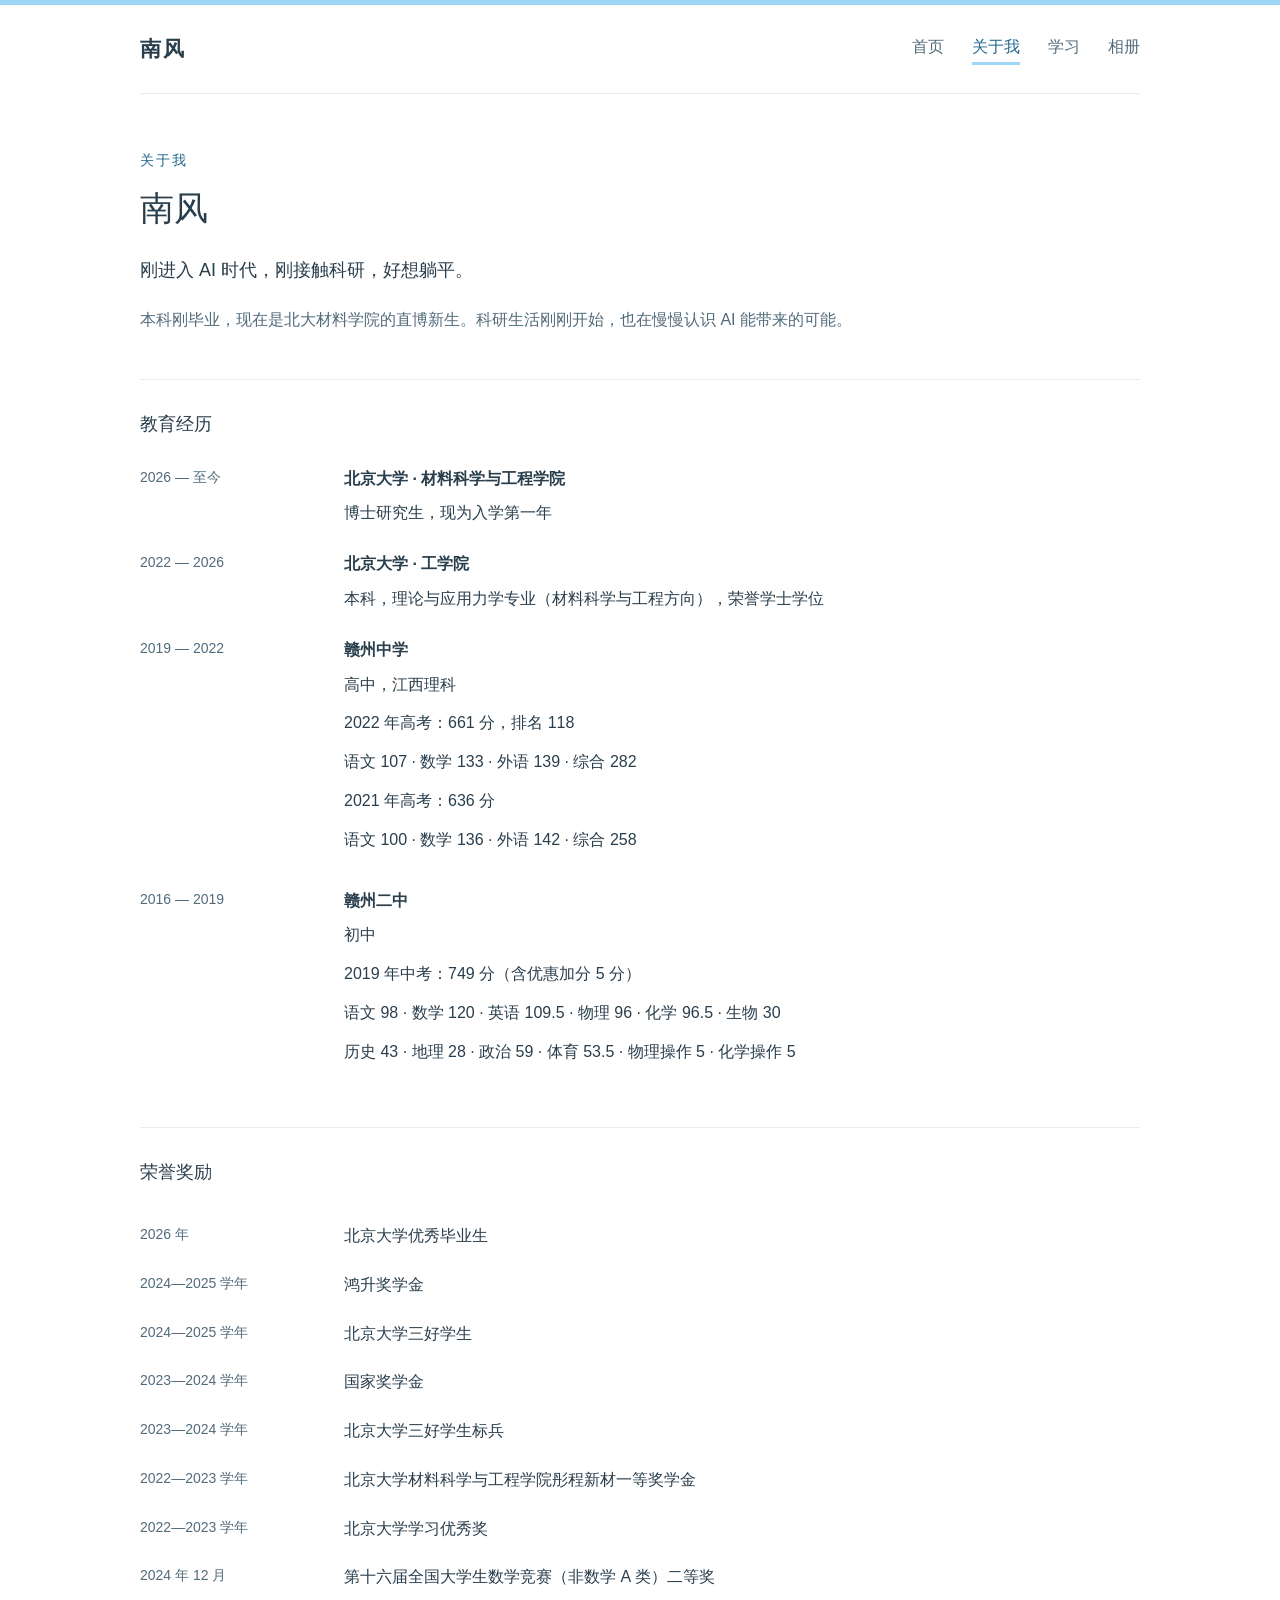
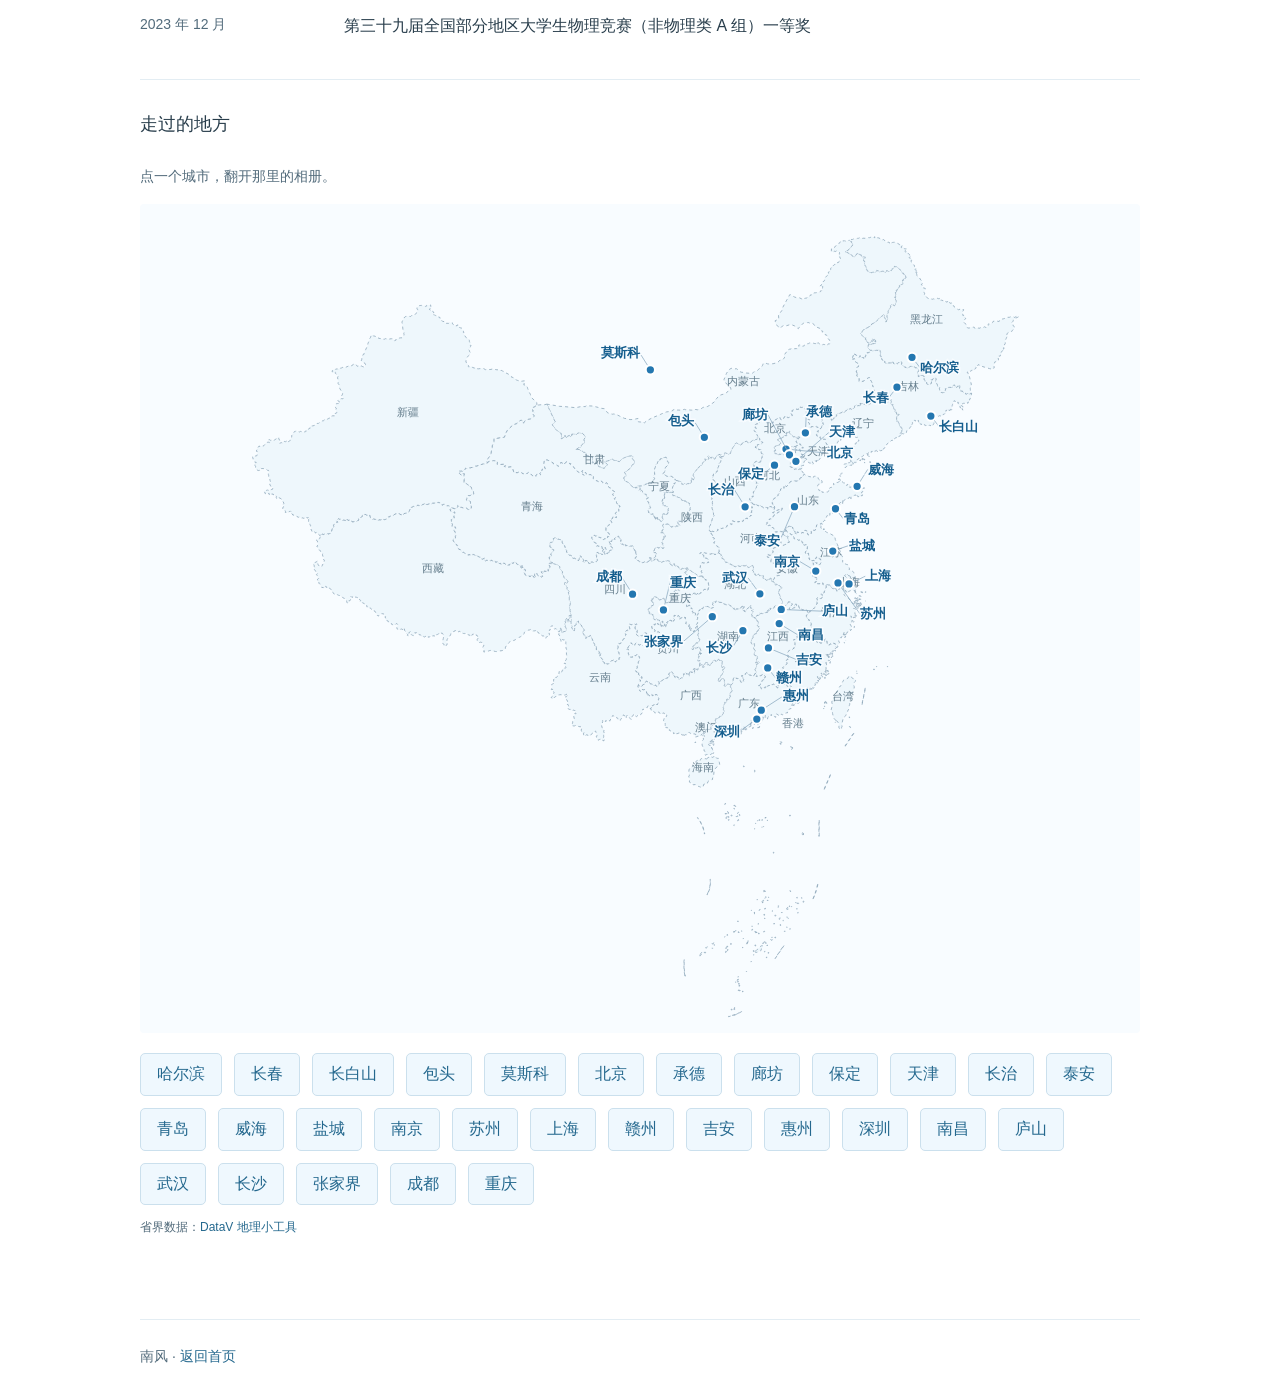
==== commit 4385a36f: "Complete travel map and albums" ====
--- a/about.html
+++ b/about.html
@@ -67,6 +67,6 @@
 <dialog id="photo-viewer" aria-label="照片大图"><div class="album-toolbar"><button type="button" id="back-album">返回相册</button><span id="photo-count"></span></div><img id="full-photo" alt=""><p id="photo-caption"></p><div class="photo-controls"><button type="button" id="prev-photo">上一张</button><button type="button" id="next-photo">下一张</button></div></dialog>
   </main>
   <footer>南风 · <a href="index.html">返回首页</a></footer>
-<script src="travel.js?v=20260912-jian5-nanchang15-changsha7-chongqing14"></script>
+<script src="travel.js?v=20260913-moscow-photos"></script>
 </body>
 </html>
--- a/style.css
+++ b/style.css
@@ -39,7 +39,8 @@
 .record p.school-scores { padding-inline-start: 0; margin-block: 10px; }
 .record p.school-stage { margin-bottom: 10px; }
 .map-scroll { overflow-x: auto; background: #f8fcff; border-radius: 4px; }
-.china-map { display: block; width: 100%; min-width: 650px; max-width: 850px; margin: auto; }
+.china-map { display: block; width: 100%; min-width: 650px; max-width: 850px; margin: auto; cursor: zoom-in; }
+.china-map.is-zoomed { cursor: zoom-out; }
 .province { fill: #eef7fc; stroke: #91aabc; stroke-width: .8; stroke-dasharray: 3 3; fill-rule: evenodd; }
 .province-name { fill: #647d8c; font-size: 11px; text-anchor: middle; pointer-events: none; }
 .city-pin { cursor: pointer; }
@@ -57,9 +58,15 @@
 .album-toolbar h2 { margin: 0; font-size: 24px; }
 #album-empty { padding: 60px 12px; text-align: center; color: var(--muted); }
 .album-grid { display: grid; grid-template-columns: repeat(auto-fill,minmax(150px,1fr)); gap: 12px; }
+.album-grid.album-city-sections { display: block; }
 .album-sections { display: grid; grid-template-columns: repeat(auto-fit,minmax(150px,1fr)); gap: 16px; padding-block: 12px 28px; }
 .album-sections button { min-height: 90px; }
 .album-sections[hidden] { display: none; }
+.album-section-nav { display: flex; gap: 8px; flex-wrap: wrap; padding: 0 0 20px; }
+.album-section-nav button { min-height: auto; }
+.album-city-section { scroll-margin-top: 16px; padding: 22px 0; border-top: 1px solid #e3edf3; }
+.album-city-section:first-child { padding-top: 0; border-top: 0; }
+.album-city-section h3 { margin-bottom: 14px; font-size: 18px; }
 .album-toolbar { flex-wrap: wrap; }
 .album-grid button { padding: 0; overflow: hidden; }
 .album-grid img { display: block; width: 100%; aspect-ratio: 1; object-fit: cover; }
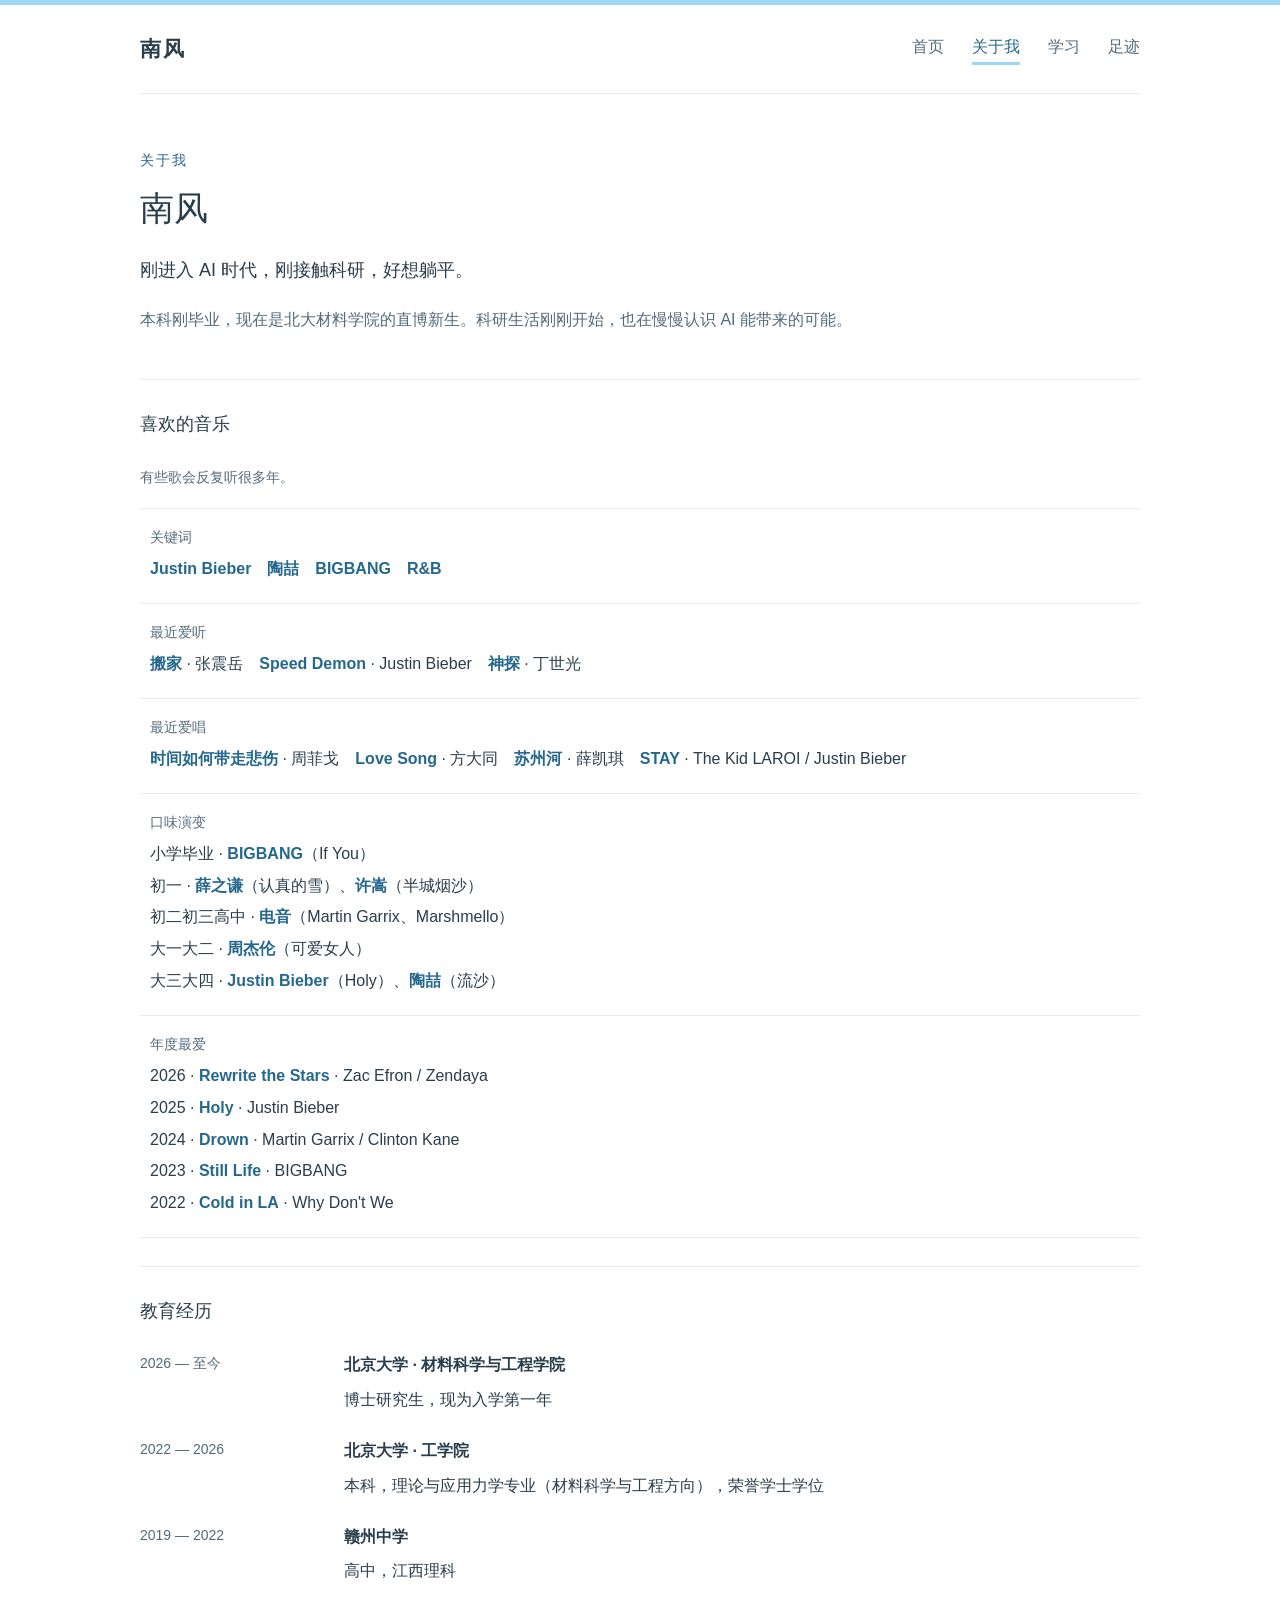
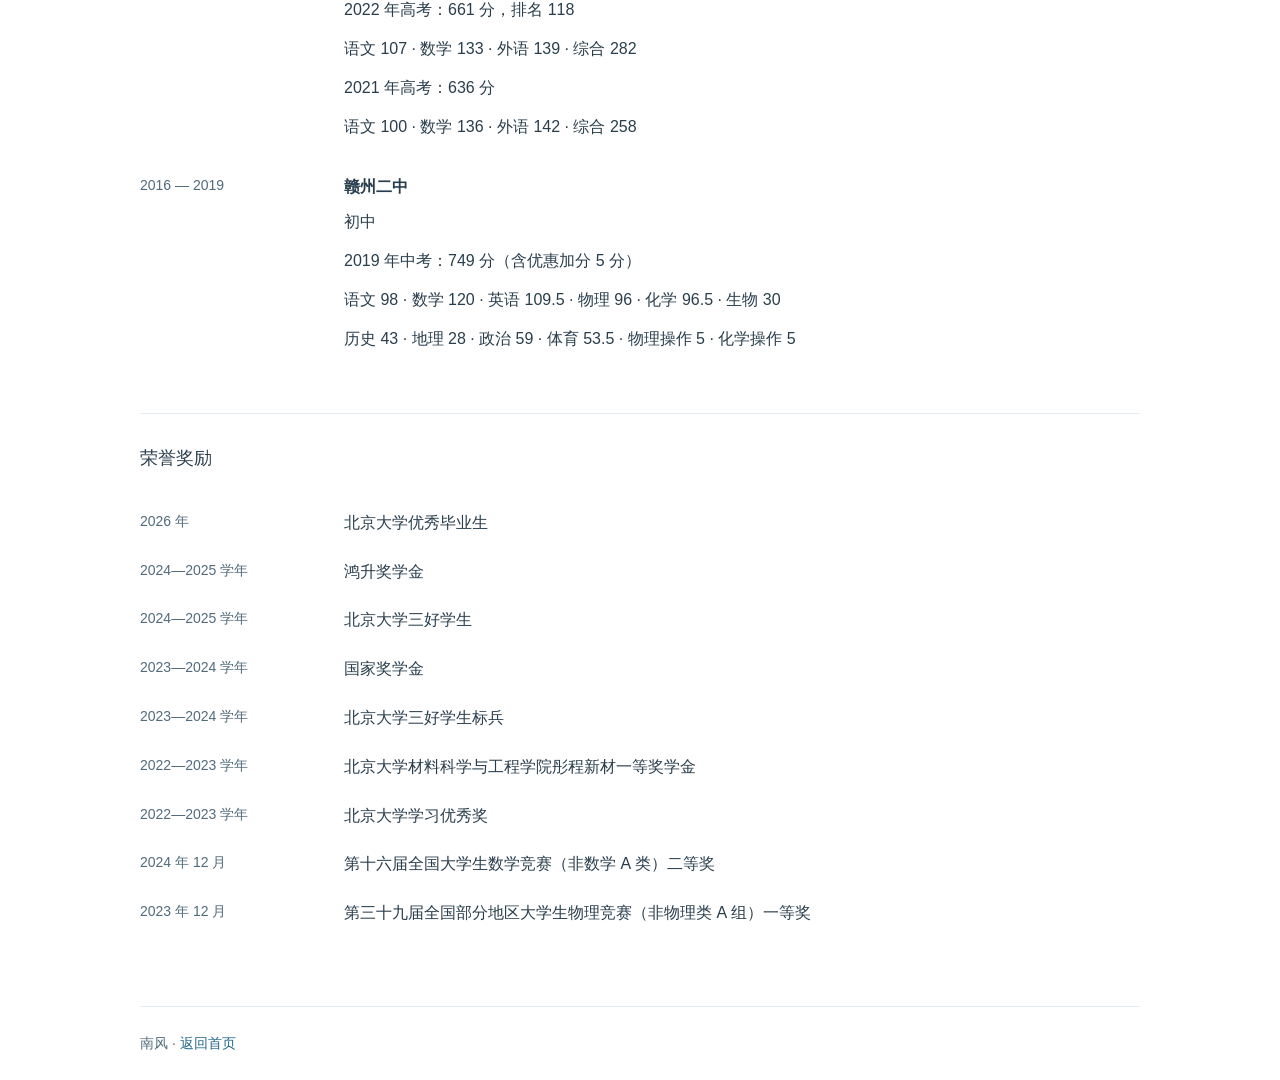
==== commit 8de1f0e2: "Update gallery content and interactions, improve map and study page" ====
--- a/about.html
+++ b/about.html
@@ -6,14 +6,14 @@
   <title>关于我 · 南风</title>
   <link rel="stylesheet" href="style.css">
 </head>
-<body>
+<body data-page="about">
   <header class="site-header">
     <a class="site-name" href="index.html">南风</a>
     <nav aria-label="主导航">
       <a href="index.html">首页</a>
       <a href="about.html" aria-current="page">关于我</a>
       <a href="learning.html">学习</a>
-      <span aria-disabled="true" title="后续课程中一起完成">相册</span>
+      <a href="travel.html">足迹</a>
     </nav>
   </header>
   <main class="about-page">
@@ -22,6 +22,40 @@
       <h1 id="about-title">南风</h1>
       <p class="description">刚进入 AI 时代，刚接触科研，好想躺平。</p>
       <p class="bio">本科刚毕业，现在是北大材料学院的直博新生。科研生活刚刚开始，也在慢慢认识 AI 能带来的可能。</p>
+    </section>
+    <section class="profile-section" aria-labelledby="music-title">
+      <h2 id="music-title">喜欢的音乐</h2>
+      <p class="document-note">有些歌会反复听很多年。</p>
+      <div class="music-list">
+        <article class="music-entry">
+          <h3>关键词</h3>
+          <p><span class="music-emphasis">Justin Bieber</span>　<span class="music-emphasis">陶喆</span>　<span class="music-emphasis">BIGBANG</span>　<span class="music-emphasis">R&amp;B</span></p>
+        </article>
+        <article class="music-entry">
+          <h3>最近爱听</h3>
+          <p><span class="music-song">搬家</span> · 张震岳　<span class="music-song">Speed Demon</span> · Justin Bieber　<span class="music-song">神探</span> · 丁世光</p>
+        </article>
+        <article class="music-entry">
+          <h3>最近爱唱</h3>
+          <p><span class="music-song">时间如何带走悲伤</span> · 周菲戈　<span class="music-song">Love Song</span> · 方大同　<span class="music-song">苏州河</span> · 薛凯琪　<span class="music-song">STAY</span> · The Kid LAROI / Justin Bieber</p>
+        </article>
+        <article class="music-entry">
+          <h3>口味演变</h3>
+          <p>小学毕业 · <span class="music-emphasis">BIGBANG</span>（If You）</p>
+          <p>初一 · <span class="music-emphasis">薛之谦</span>（认真的雪）、<span class="music-emphasis">许嵩</span>（半城烟沙）</p>
+          <p>初二初三高中 · <span class="music-emphasis">电音</span>（Martin Garrix、Marshmello）</p>
+          <p>大一大二 · <span class="music-emphasis">周杰伦</span>（可爱女人）</p>
+          <p>大三大四 · <span class="music-emphasis">Justin Bieber</span>（Holy）、<span class="music-emphasis">陶喆</span>（流沙）</p>
+        </article>
+        <article class="music-entry">
+          <h3>年度最爱</h3>
+          <p>2026 · <span class="music-song">Rewrite the Stars</span> · Zac Efron / Zendaya</p>
+          <p>2025 · <span class="music-song">Holy</span> · Justin Bieber</p>
+          <p>2024 · <span class="music-song">Drown</span> · Martin Garrix / Clinton Kane</p>
+          <p>2023 · <span class="music-song">Still Life</span> · BIGBANG</p>
+          <p>2022 · <span class="music-song">Cold in LA</span> · Why Don&#39;t We</p>
+        </article>
+      </div>
     </section>
     <section class="profile-section" aria-labelledby="education-title">
       <h2 id="education-title">教育经历</h2>
@@ -62,11 +96,10 @@
         <li><span class="honor-date">2023 年 12 月</span><span>第三十九届全国部分地区大学生物理竞赛（非物理类 A 组）一等奖</span></li>
       </ul>
     </section>
-<section class="profile-section travel-section" aria-labelledby="travel-title"><h2 id="travel-title">走过的地方</h2><p class="document-note">点一个城市，翻开那里的相册。</p><div class="map-scroll"><svg viewBox="0 0 820 800" class="china-map" role="img" aria-labelledby="map-title map-desc"><title id="map-title">中国旅行地图</title><desc id="map-desc">显示省级行政区名称与虚线边界，已标记城市可打开相册。</desc><path d="M562.2,226.3L562.7,226.6L563.2,226.4L563.0,225.9L563.6,225.3L563.6,225.3L564.0,225.5L564.2,225.1L563.9,224.9L562.9,224.7L562.1,224.9L561.8,225.1L561.3,225.0L560.5,224.6L559.4,224.5L559.3,224.4L558.1,224.6L557.6,224.4L557.1,223.8L557.1,223.4L556.2,222.4L555.8,222.3L555.1,221.7L554.6,221.4L554.7,221.1L554.1,220.4L554.4,219.7L554.3,219.3L553.8,219.1L553.4,219.2L553.5,219.7L553.2,220.4L552.8,220.1L552.2,220.3L552.2,220.3L551.5,220.3L551.4,220.7L551.7,221.5L550.8,221.4L550.4,220.8L550.1,221.1L550.0,221.4L551.3,222.7L551.6,223.4L551.4,223.5L549.8,223.4L549.7,223.7L549.3,223.6L549.0,223.1L548.6,223.8L548.5,223.9L548.1,224.6L548.0,225.1L547.6,225.0L547.2,225.5L546.1,226.2L545.8,226.3L545.7,226.0L544.9,225.7L544.6,226.1L543.9,226.2L543.8,226.6L543.4,226.6L543.1,226.9L542.8,227.4L543.4,227.6L543.3,228.3L544.4,229.6L545.0,229.7L545.4,230.8L545.6,231.0L544.8,231.5L544.4,232.2L544.3,232.2L544.2,232.8L543.7,232.7L543.3,232.4L543.1,232.8L543.1,232.8L541.2,233.2L541.1,233.6L540.3,233.9L539.8,234.4L539.5,234.6L539.4,235.1L539.1,235.2L539.1,235.7L539.8,236.0L540.3,236.5L540.2,236.6L540.2,236.6L540.3,236.9L540.2,237.4L540.8,237.8L540.6,238.1L540.1,238.2L539.8,238.0L539.8,238.0L539.3,238.2L539.3,238.7L539.8,238.9L539.9,239.9L539.7,240.2L539.7,240.2L540.3,240.4L540.2,241.0L540.5,240.7L541.0,241.2L541.6,241.0L541.6,241.0L542.0,240.8L542.4,241.3L542.4,241.3L542.4,241.4L542.4,241.4L542.6,241.6L542.6,241.6L542.6,241.7L542.6,241.7L542.6,241.7L542.6,241.7L542.7,241.8L542.7,241.8L542.7,241.8L542.7,241.8L542.7,241.8L542.7,241.8L542.7,241.8L542.7,241.8L542.9,241.9L542.9,241.9L542.9,241.9L542.9,241.9L543.0,242.3L543.7,242.3L543.7,242.3L543.9,242.2L543.9,242.2L543.9,241.9L544.4,241.8L544.4,241.8L545.0,241.3L545.0,241.3L544.9,241.0L544.9,241.0L545.5,241.6L545.7,241.1L545.9,241.3L546.3,241.2L546.4,241.4L547.2,241.4L547.6,241.5L547.8,241.2L548.4,241.2L548.9,241.5L549.1,242.5L549.7,242.7L550.1,243.2L550.3,243.2L550.3,243.2L551.2,243.4L551.5,243.2L551.3,242.8L550.9,242.8L550.8,242.1L551.3,242.3L551.3,242.1L551.7,242.0L551.7,241.7L552.1,241.7L552.3,241.1L553.1,240.7L553.1,240.7L553.4,241.0L554.0,240.9L554.7,241.1L554.7,241.1L554.7,241.1L554.7,241.1L554.7,241.1L554.7,241.1L554.5,240.7L555.0,240.7L555.5,241.1L555.7,240.8L556.2,240.0L556.9,239.8L556.9,239.7L556.7,239.7L556.6,239.1L557.0,239.0L556.8,238.5L557.4,238.3L557.0,237.3L556.9,237.5L556.4,237.3L555.7,236.7L555.4,236.6L555.4,235.8L555.1,235.5L555.4,234.5L555.8,234.6L556.0,234.2L556.4,234.4L557.1,234.2L557.3,234.4L558.3,234.5L558.6,234.1L559.3,233.9L559.3,233.9L559.7,234.0L559.9,233.8L560.5,234.0L560.5,233.8L560.7,233.6L560.7,233.6L561.1,233.3L561.1,233.3L561.1,233.3L561.3,233.4L561.7,232.9L562.2,233.0L562.4,232.4L562.4,232.4L562.4,232.4L562.4,232.4L562.6,232.2L562.7,231.6L562.2,231.6L562.0,230.7L561.5,230.8L561.3,230.1L561.3,230.1L560.9,229.5L560.7,229.5L560.8,228.7L561.2,228.4L560.5,227.5L561.2,227.3L561.0,226.9L561.2,226.6L562.2,226.3L562.2,226.3Z" class="province"/><path d="M567.2,244.0L568.2,243.9L568.5,243.8L568.4,243.2L568.8,242.9L568.9,242.2L568.9,242.2L568.9,242.0L569.2,241.4L568.4,241.0L568.0,241.2L567.2,241.0L567.0,241.3L567.0,241.3L566.9,241.8L566.6,242.1L566.5,241.4L566.2,241.2L565.8,241.4L565.6,241.0L566.0,240.5L566.0,240.0L565.5,239.4L564.9,239.1L565.1,238.8L564.7,238.7L564.6,238.4L564.7,238.0L564.3,237.1L564.3,237.1L564.1,236.5L564.1,236.5L564.1,236.4L564.1,236.4L564.2,236.3L564.2,236.3L564.2,235.8L564.4,235.7L564.6,235.0L565.1,235.1L565.1,235.1L565.4,235.4L566.1,235.4L566.3,235.2L567.1,235.5L567.4,235.5L567.4,235.5L567.5,235.0L567.5,235.0L567.5,234.9L567.5,234.9L567.2,234.7L567.2,234.7L566.9,234.7L567.0,234.3L567.3,234.1L567.0,233.8L566.6,233.8L566.6,233.8L566.1,233.8L565.9,233.4L565.9,233.4L565.8,233.3L565.8,233.3L565.8,233.2L565.8,233.2L565.4,232.6L565.4,232.6L565.3,232.6L565.3,232.6L564.9,232.3L564.9,231.7L564.6,231.5L564.1,231.6L563.4,231.2L563.0,231.3L562.7,231.6L562.6,232.2L562.4,232.4L562.4,232.4L562.4,232.4L562.4,232.4L562.2,233.0L561.7,232.9L561.3,233.4L561.1,233.3L561.1,233.3L561.1,233.3L560.7,233.6L560.7,233.6L560.5,233.8L560.3,234.0L560.4,235.1L559.8,235.8L560.0,236.9L560.0,236.9L560.7,237.2L561.0,237.1L561.0,237.5L560.3,237.5L559.9,237.7L559.9,238.1L560.5,238.5L559.9,238.8L560.0,239.2L560.0,239.2L560.1,240.3L559.8,240.6L559.3,240.6L559.3,240.6L558.2,240.2L557.8,240.4L557.8,240.4L557.6,240.3L557.4,239.8L557.4,239.8L557.3,239.6L557.3,239.6L557.2,239.4L557.2,239.4L556.9,239.7L556.9,239.8L556.2,240.0L555.7,240.8L555.7,241.4L555.4,241.7L555.8,242.1L555.8,242.8L555.4,243.0L556.0,243.5L556.5,243.5L556.1,243.8L556.1,244.3L555.8,244.4L556.0,244.9L556.4,244.6L556.7,244.9L556.5,245.6L556.6,246.6L556.6,246.6L556.3,246.8L556.4,247.7L556.9,247.7L557.0,248.3L556.9,248.3L556.9,248.3L557.0,248.3L556.5,249.2L555.8,249.2L555.8,249.2L555.4,249.2L555.4,249.2L555.1,249.5L555.1,249.5L555.1,250.0L554.7,250.4L554.5,251.0L554.7,251.5L554.7,252.2L555.0,252.5L554.9,253.2L555.0,253.7L555.5,253.8L555.5,253.8L556.3,253.9L556.5,254.8L557.4,254.7L557.4,254.7L557.4,254.7L557.4,254.7L557.4,254.7L557.4,254.7L558.5,254.7L558.8,254.8L558.7,255.4L558.8,255.9L559.3,256.2L559.8,255.7L560.2,255.7L560.2,255.7L560.6,255.4L560.6,255.4L561.1,255.9L561.1,255.9L560.9,256.3L561.0,256.7L562.4,256.5L563.2,256.0L563.8,255.8L564.7,255.8L565.7,255.6L565.9,255.1L566.8,254.8L566.9,254.5L566.9,253.7L566.1,253.4L565.8,253.2L565.8,252.6L567.0,252.3L567.3,252.0L568.2,252.2L568.5,251.2L568.8,250.8L568.3,250.6L568.1,249.1L568.5,248.2L569.6,247.4L569.7,246.9L570.4,246.7L570.4,246.7L570.8,246.5L570.8,246.2L570.4,246.0L570.3,245.7L570.3,245.7L569.8,245.5L569.8,245.5L569.8,245.5L569.8,245.5L569.7,245.3L569.7,245.3L569.6,245.3L569.6,245.3L569.0,245.2L569.0,245.2L568.7,245.0L568.3,245.1L568.3,245.1L568.3,245.1L568.3,245.1L568.2,244.5L568.2,244.5L567.7,244.7L567.7,244.4L567.4,244.3L566.9,244.7L566.0,244.6L566.0,245.2L565.1,244.8L564.4,244.9L564.3,244.6L564.9,243.9L565.2,243.7L565.4,243.9L566.0,243.8L566.1,244.2L566.4,243.9L567.2,244.0Z" class="province"/><path d="M567.7,244.4L568.2,244.3L568.2,243.9L567.2,244.0L567.4,244.3L567.7,244.4Z" class="province"/><path d="M563.6,225.3L563.0,225.9L563.2,226.4L562.7,226.6L562.2,226.3L562.2,226.3L561.2,226.6L561.0,226.9L561.2,227.3L560.5,227.5L561.2,228.4L560.8,228.7L560.7,229.5L560.9,229.5L561.3,230.1L561.3,230.1L561.5,230.8L562.0,230.7L562.2,231.6L562.7,231.6L563.0,231.3L563.4,231.2L564.1,231.6L564.6,231.5L564.9,231.7L564.9,232.3L565.3,232.6L565.3,232.6L565.4,232.6L565.4,232.6L565.8,233.2L565.8,233.2L565.8,233.3L565.8,233.3L565.9,233.4L565.9,233.4L566.1,233.8L566.6,233.8L566.6,233.8L567.0,233.8L567.3,234.1L567.0,234.3L566.9,234.7L567.2,234.7L567.2,234.7L567.5,234.9L567.5,234.9L567.5,235.0L567.5,235.0L567.4,235.5L567.4,235.5L567.1,235.5L566.3,235.2L566.1,235.4L565.4,235.4L565.1,235.1L565.1,235.1L564.6,235.0L564.4,235.7L564.2,235.8L564.2,236.3L564.2,236.3L564.1,236.4L564.1,236.4L564.1,236.5L564.1,236.5L564.3,237.1L564.3,237.1L564.7,238.0L564.6,238.4L564.7,238.7L565.1,238.8L564.9,239.1L565.5,239.4L566.0,240.0L566.0,240.5L565.6,241.0L565.8,241.4L566.2,241.2L566.5,241.4L566.6,242.1L566.9,241.8L567.0,241.3L567.0,241.3L567.2,241.0L568.0,241.2L568.4,241.0L569.2,241.4L568.9,242.0L568.9,242.2L568.9,242.2L568.8,242.9L568.4,243.2L568.5,243.8L568.2,243.9L568.2,244.3L567.7,244.4L567.7,244.7L568.2,244.5L568.2,244.5L568.3,245.1L568.3,245.1L568.3,245.1L568.3,245.1L568.7,245.0L569.0,245.2L569.0,245.2L569.6,245.3L569.6,245.3L569.7,245.3L569.7,245.3L569.8,245.5L569.8,245.5L569.8,245.5L569.8,245.5L570.3,245.7L570.3,245.7L570.4,246.0L570.8,246.2L570.8,246.5L570.4,246.7L570.3,247.0L570.8,246.8L570.9,247.0L571.5,247.3L572.0,248.0L572.3,248.8L572.7,249.5L573.8,249.9L574.4,249.8L574.5,250.4L575.9,251.4L576.5,251.3L577.3,250.4L576.8,250.0L576.4,248.6L577.1,248.4L576.9,248.0L577.6,247.6L579.1,248.0L579.8,247.9L580.3,247.6L580.8,247.7L581.0,247.4L581.4,247.3L580.8,247.9L580.7,248.2L581.1,248.1L581.7,247.5L582.3,247.2L582.5,246.8L583.2,246.4L583.5,245.8L584.2,244.9L585.3,244.5L585.8,243.8L585.8,243.4L585.2,242.5L586.4,239.0L587.7,237.8L588.4,237.9L588.2,237.4L588.5,236.7L589.1,236.3L589.4,236.4L589.7,236.1L590.2,236.2L590.7,235.9L591.4,235.7L591.8,235.3L592.1,235.7L592.5,235.6L592.3,235.2L592.1,235.0L592.1,235.0L592.3,234.5L591.8,234.2L591.8,234.2L591.4,234.4L591.4,234.4L591.4,234.3L591.4,234.3L591.3,233.8L590.8,233.4L591.1,233.0L591.0,231.9L590.6,232.1L590.1,231.4L589.7,231.5L589.7,231.5L589.8,230.9L589.2,230.0L589.0,229.4L589.3,228.2L588.6,227.5L588.9,227.1L588.7,226.8L588.0,226.7L587.7,227.0L587.2,226.9L585.6,227.0L585.1,226.8L584.6,226.5L584.8,225.9L584.1,225.9L584.0,226.0L583.7,225.5L584.2,224.8L584.0,224.6L583.4,225.0L582.7,225.0L582.3,224.6L582.1,224.7L581.5,224.2L581.4,223.8L580.7,223.7L580.9,223.4L580.5,223.3L580.2,222.7L580.5,222.3L580.8,220.6L581.0,220.5L581.7,220.6L581.7,220.6L582.0,220.5L582.2,219.9L581.4,219.7L581.2,219.2L581.6,218.8L582.5,219.0L583.0,218.6L583.0,218.0L583.5,217.9L584.3,217.0L584.0,216.7L584.5,216.7L584.5,216.3L585.0,215.8L584.9,215.3L584.5,215.4L584.4,215.8L584.0,215.6L583.1,215.6L581.8,215.4L581.4,215.2L580.7,215.5L580.1,214.9L580.1,214.4L579.2,214.7L578.9,215.1L578.1,214.7L577.6,214.8L576.3,214.7L574.9,215.0L574.6,215.3L574.2,214.9L574.3,214.2L574.2,213.6L573.9,213.2L573.3,212.9L573.8,212.3L573.6,211.7L572.6,211.1L572.5,210.2L571.9,209.9L571.9,209.3L571.6,209.0L571.7,208.2L572.1,207.8L572.8,207.9L573.0,208.4L573.5,208.4L574.0,207.3L574.1,206.9L573.2,206.0L573.7,205.9L573.8,205.2L573.5,204.9L572.9,204.6L573.4,204.5L573.6,204.1L573.3,203.8L572.9,203.6L572.6,203.8L572.6,204.1L572.3,204.5L571.4,204.4L571.9,203.8L571.2,203.4L571.1,203.2L571.3,202.4L570.4,202.0L569.7,201.6L569.7,201.2L570.6,200.8L570.7,200.5L570.1,199.8L570.3,199.2L570.0,198.7L568.5,197.3L568.3,196.9L567.6,196.2L567.6,195.8L567.4,195.7L566.5,196.2L566.0,196.3L565.2,196.0L564.4,196.0L564.4,196.1L563.7,196.0L563.2,196.2L563.2,196.6L562.6,197.2L562.6,197.2L562.9,197.2L563.0,197.9L562.7,198.1L562.0,198.1L562.0,198.1L561.3,197.8L561.3,197.8L560.3,198.0L560.3,198.0L559.6,198.0L559.1,197.7L559.0,198.0L559.0,198.0L558.2,198.2L558.2,198.2L558.1,198.3L558.1,198.3L558.1,198.5L558.1,198.5L557.9,198.6L557.9,198.6L557.7,198.6L557.7,198.6L557.7,198.6L557.7,198.6L557.3,198.8L557.3,198.8L557.2,198.8L557.2,198.8L557.1,198.9L557.1,198.9L556.9,199.1L556.9,199.1L556.9,199.1L556.9,199.1L556.6,199.5L556.8,200.5L557.0,201.6L556.8,202.1L555.5,202.0L555.9,202.7L556.2,202.7L556.7,203.6L556.6,204.7L555.6,205.3L555.0,205.2L554.7,205.7L554.0,205.8L553.7,206.1L553.2,206.0L552.6,206.1L552.1,205.4L551.8,205.4L551.4,205.8L550.7,205.9L551.0,205.3L550.5,204.9L549.7,205.0L549.6,205.5L548.7,206.0L548.6,206.7L548.3,207.1L547.5,207.1L547.3,207.5L547.5,207.9L547.2,208.4L546.4,208.3L546.1,208.0L546.1,208.0L546.1,208.0L546.1,208.0L545.9,207.6L545.4,206.9L545.0,205.8L544.2,206.1L544.0,205.9L543.7,206.3L542.7,206.9L542.3,207.0L541.8,207.6L540.9,207.9L540.2,208.5L539.9,208.6L539.2,209.1L538.2,209.3L537.8,209.6L538.3,210.1L538.1,210.5L538.5,211.0L537.7,211.1L537.5,210.7L537.2,210.8L537.1,211.3L536.4,211.4L536.3,211.0L535.2,210.6L534.7,211.0L534.2,210.8L532.3,211.0L532.7,210.5L532.8,209.6L532.8,208.5L532.4,207.8L533.1,207.6L533.3,207.3L533.1,206.9L533.0,205.6L532.8,204.8L532.3,204.2L532.4,203.5L531.9,202.9L531.5,202.8L531.5,203.0L531.1,203.3L530.1,203.2L529.8,203.4L528.7,203.0L528.1,203.3L528.0,204.0L527.8,204.0L527.6,204.6L528.1,205.3L527.7,205.7L527.0,205.9L526.2,205.7L526.1,206.1L525.4,207.0L524.4,208.2L524.6,208.7L524.5,208.9L524.9,209.5L524.6,209.7L525.1,210.7L524.7,210.8L524.7,211.3L524.8,212.3L523.2,211.9L522.4,212.1L521.7,212.4L521.4,212.7L521.2,212.7L521.0,213.2L520.5,213.5L520.5,213.8L521.3,214.1L521.1,215.1L520.8,215.3L521.0,215.6L521.4,215.8L521.7,216.4L521.9,216.0L522.2,216.5L522.0,217.1L521.5,217.4L521.0,217.4L520.5,218.3L519.8,218.5L520.4,219.0L521.7,220.3L521.9,220.9L522.7,221.1L522.5,221.2L522.7,222.0L522.9,222.1L522.5,222.5L523.0,223.1L523.3,223.0L523.2,223.4L523.6,223.9L523.9,224.3L524.2,224.9L524.8,225.9L525.4,226.1L525.3,226.7L525.5,226.7L525.4,227.6L525.2,227.9L525.6,228.4L525.4,228.6L525.7,229.4L526.6,229.6L526.7,229.7L527.3,229.4L527.8,229.8L528.4,229.8L528.1,230.5L527.6,231.0L526.9,231.3L526.4,231.3L525.5,231.5L525.1,231.5L524.8,232.0L524.2,232.1L523.6,232.4L523.2,232.1L522.9,232.5L522.9,232.5L523.2,233.5L523.0,233.9L522.6,234.1L522.2,233.4L521.9,233.3L521.5,234.5L520.9,234.8L522.4,235.2L522.3,235.6L522.6,236.3L522.8,236.2L524.1,236.5L524.5,236.2L524.8,236.5L524.5,236.7L524.6,237.1L525.4,236.9L525.4,237.1L526.7,237.0L526.9,237.5L526.7,237.7L527.0,238.4L526.9,238.6L526.9,240.2L527.2,240.8L527.9,240.9L528.2,241.5L528.8,241.4L528.4,242.7L528.0,242.8L528.0,243.4L527.6,244.0L527.6,245.1L527.2,245.4L527.2,246.1L527.0,246.4L527.7,246.8L527.3,247.4L526.7,247.3L526.3,248.0L526.4,248.4L526.2,248.9L525.0,248.9L524.2,249.3L523.9,249.1L523.3,249.2L523.0,248.6L523.0,248.6L522.8,248.6L522.6,248.0L522.1,248.2L521.9,248.6L521.5,248.5L521.2,249.0L520.8,249.0L519.7,250.2L519.3,250.2L519.2,250.6L519.3,251.7L519.5,252.1L520.3,252.6L520.0,253.1L520.1,253.6L519.6,253.6L519.3,254.4L518.6,254.3L518.4,255.2L517.4,255.3L517.2,256.2L516.7,256.6L516.6,257.6L517.0,258.1L516.5,258.7L516.3,259.3L516.7,259.8L516.5,260.9L516.8,261.4L517.2,261.6L517.7,261.5L518.1,261.9L518.5,261.8L518.6,262.4L519.6,262.6L520.0,262.5L519.7,263.2L520.5,264.2L520.5,265.1L520.8,265.2L521.2,266.2L521.5,266.4L521.7,267.7L522.1,267.8L522.5,268.6L522.0,269.0L521.9,269.4L522.8,269.2L523.5,269.5L523.7,269.9L523.4,270.7L523.4,271.1L522.4,272.6L522.2,273.6L521.7,274.0L521.6,274.7L520.8,275.3L520.6,276.4L520.2,276.8L520.0,277.5L519.3,277.7L519.3,278.4L519.1,278.9L519.5,279.1L519.3,279.7L519.5,280.2L519.1,280.7L519.5,281.6L519.3,282.2L518.8,282.1L518.8,281.8L518.4,281.8L518.1,282.2L518.2,283.2L517.2,283.7L516.6,283.7L516.4,284.0L516.0,283.9L515.6,284.4L516.1,284.4L515.7,285.2L515.8,285.5L516.5,285.6L516.5,286.1L516.8,286.2L517.1,286.8L516.7,287.1L516.7,287.6L517.0,288.1L517.6,288.2L518.0,288.6L518.5,288.6L518.8,289.6L519.1,289.5L519.8,290.0L520.3,290.1L520.2,289.8L520.6,289.7L520.9,290.3L521.6,289.7L521.8,290.2L522.0,290.0L522.7,290.1L522.5,290.4L523.0,291.0L523.5,290.8L524.1,291.0L524.0,291.3L524.0,291.3L524.4,291.3L524.5,290.9L524.9,291.2L525.1,291.0L525.6,291.3L526.1,291.2L526.3,291.5L526.9,291.6L527.0,291.9L527.6,292.0L527.8,292.3L528.4,292.4L529.0,292.9L529.1,293.2L529.7,292.9L530.6,292.9L530.8,292.7L531.3,293.1L532.3,293.1L532.3,292.8L533.0,292.9L533.1,293.7L533.0,294.2L534.0,294.0L534.6,293.3L534.6,292.6L534.8,292.3L535.3,292.4L535.5,291.9L536.2,292.1L536.4,291.8L536.4,291.8L536.4,291.9L536.4,291.9L536.4,291.9L536.4,291.9L536.9,292.1L537.3,292.9L537.6,293.1L537.8,293.7L538.4,293.5L538.5,293.1L539.4,292.7L539.6,292.4L539.8,292.8L539.7,291.3L539.6,291.1L539.6,291.1L539.6,290.9L539.0,290.6L539.1,290.2L538.4,290.4L538.4,289.9L538.1,289.0L537.6,288.8L537.8,288.2L537.5,288.1L537.3,287.5L538.0,286.7L538.3,285.6L538.4,285.7L539.0,284.7L539.4,284.5L539.8,283.6L540.3,283.5L542.2,282.9L542.5,281.8L543.1,281.5L543.6,280.5L543.3,280.1L544.3,279.1L544.7,278.3L544.6,277.7L544.9,277.3L544.9,276.9L545.6,276.4L545.7,274.9L546.3,274.6L547.0,274.4L547.3,274.5L548.0,274.2L548.3,274.5L548.8,274.6L549.4,273.9L548.7,273.6L548.9,273.3L548.7,272.8L548.9,272.7L548.9,272.7L549.3,273.0L549.5,272.7L549.3,272.1L549.5,271.7L550.0,271.3L550.4,271.5L550.6,272.2L550.6,272.2L550.6,272.2L550.6,272.2L551.2,272.9L551.4,272.5L551.8,272.2L552.9,270.8L553.3,270.6L554.0,269.7L554.1,269.1L554.7,268.8L555.0,268.4L555.0,268.1L555.7,267.3L556.1,267.5L557.0,267.3L558.3,267.5L558.9,267.3L559.8,267.4L560.2,267.3L561.3,267.4L561.8,267.1L562.8,267.3L563.3,267.2L563.8,266.3L564.2,265.9L564.3,265.2L564.7,264.3L564.7,264.3L565.0,263.9L566.5,263.9L567.0,263.1L567.3,263.0L567.2,262.6L567.5,262.3L567.7,261.6L568.2,261.2L568.7,260.5L569.4,259.8L569.5,259.4L569.2,259.2L568.2,259.5L567.4,259.4L566.8,258.6L566.7,258.1L566.1,257.8L565.7,257.1L566.2,256.9L565.7,256.8L565.7,255.6L564.7,255.8L563.8,255.8L563.2,256.0L562.4,256.5L561.0,256.7L560.9,256.3L561.1,255.9L561.1,255.9L560.6,255.4L560.6,255.4L560.2,255.7L560.2,255.7L559.8,255.7L559.3,256.2L558.8,255.9L558.7,255.4L558.8,254.8L558.5,254.7L557.4,254.7L557.4,254.7L557.4,254.7L557.4,254.7L557.4,254.7L557.4,254.7L556.5,254.8L556.3,253.9L555.5,253.8L555.5,253.8L555.0,253.7L554.9,253.2L555.0,252.5L554.7,252.2L554.7,251.5L554.5,251.0L554.7,250.4L555.1,250.0L555.1,249.5L555.1,249.5L555.4,249.2L555.4,249.2L555.8,249.2L555.8,249.2L556.5,249.2L557.0,248.3L556.9,248.3L556.9,248.3L557.0,248.3L556.9,247.7L556.4,247.7L556.3,246.8L556.6,246.6L556.6,246.6L556.5,245.6L556.7,244.9L556.4,244.6L556.0,244.9L555.8,244.4L556.1,244.3L556.1,243.8L556.5,243.5L556.0,243.5L555.4,243.0L555.8,242.8L555.8,242.1L555.4,241.7L555.7,241.4L555.7,240.8L555.5,241.1L555.0,240.7L554.5,240.7L554.7,241.1L554.7,241.1L554.7,241.1L554.7,241.1L554.7,241.1L554.7,241.1L554.0,240.9L553.4,241.0L553.1,240.7L553.1,240.7L552.3,241.1L552.1,241.7L551.7,241.7L551.7,242.0L551.3,242.1L551.3,242.3L550.8,242.1L550.9,242.8L551.3,242.8L551.5,243.2L551.2,243.4L550.3,243.2L550.3,243.2L550.1,243.2L549.7,242.7L549.1,242.5L548.9,241.5L548.4,241.2L547.8,241.2L547.6,241.5L547.2,241.4L546.4,241.4L546.3,241.2L545.9,241.3L545.7,241.1L545.5,241.6L544.9,241.0L544.9,241.0L545.0,241.3L545.0,241.3L544.4,241.8L544.4,241.8L543.9,241.9L543.9,242.2L543.9,242.2L543.7,242.3L543.7,242.3L543.0,242.3L542.9,241.9L542.9,241.9L542.9,241.9L542.9,241.9L542.7,241.8L542.7,241.8L542.7,241.8L542.7,241.8L542.7,241.8L542.7,241.8L542.7,241.8L542.7,241.8L542.6,241.7L542.6,241.7L542.6,241.7L542.6,241.7L542.6,241.6L542.6,241.6L542.4,241.4L542.4,241.4L542.4,241.3L542.4,241.3L542.0,240.8L541.6,241.0L541.6,241.0L541.0,241.2L540.5,240.7L540.2,241.0L540.3,240.4L539.7,240.2L539.7,240.2L539.9,239.9L539.8,238.9L539.3,238.7L539.3,238.2L539.8,238.0L539.8,238.0L540.1,238.2L540.6,238.1L540.8,237.8L540.2,237.4L540.3,236.9L540.2,236.6L540.2,236.6L540.3,236.5L539.8,236.0L539.1,235.7L539.1,235.2L539.4,235.1L539.5,234.6L539.8,234.4L540.3,233.9L541.1,233.6L541.2,233.2L543.1,232.8L543.1,232.8L543.3,232.4L543.7,232.7L544.2,232.8L544.3,232.2L544.4,232.2L544.8,231.5L545.6,231.0L545.4,230.8L545.0,229.7L544.4,229.6L543.3,228.3L543.4,227.6L542.8,227.4L543.1,226.9L543.4,226.6L543.8,226.6L543.9,226.2L544.6,226.1L544.9,225.7L545.7,226.0L545.8,226.3L546.1,226.2L547.2,225.5L547.6,225.0L548.0,225.1L548.1,224.6L548.5,223.9L548.6,223.8L549.0,223.1L549.3,223.6L549.7,223.7L549.8,223.4L551.4,223.5L551.6,223.4L551.3,222.7L550.0,221.4L550.1,221.1L550.4,220.8L550.8,221.4L551.7,221.5L551.4,220.7L551.5,220.3L552.2,220.3L552.2,220.3L552.8,220.1L553.2,220.4L553.5,219.7L553.4,219.2L553.8,219.1L554.3,219.3L554.4,219.7L554.1,220.4L554.7,221.1L554.6,221.4L555.1,221.7L555.8,222.3L556.2,222.4L557.1,223.4L557.1,223.8L557.6,224.4L558.1,224.6L559.3,224.4L559.4,224.5L560.5,224.6L561.3,225.0L561.8,225.1L562.1,224.9L562.9,224.7L563.9,224.9L564.2,225.1L564.0,225.5L563.6,225.3L563.6,225.3Z" class="province"/><path d="M560.5,233.8L560.5,234.0L559.9,233.8L559.7,234.0L559.3,233.9L559.3,233.9L558.6,234.1L558.3,234.5L557.3,234.4L557.1,234.2L556.4,234.4L556.0,234.2L555.8,234.6L555.4,234.5L555.1,235.5L555.4,235.8L555.4,236.6L555.7,236.7L556.4,237.3L556.9,237.5L557.0,237.3L557.4,238.3L556.8,238.5L557.0,239.0L556.6,239.1L556.7,239.7L556.9,239.7L557.2,239.4L557.2,239.4L557.3,239.6L557.3,239.6L557.4,239.8L557.4,239.8L557.6,240.3L557.8,240.4L557.8,240.4L558.2,240.2L559.3,240.6L559.3,240.6L559.8,240.6L560.1,240.3L560.0,239.2L560.0,239.2L559.9,238.8L560.5,238.5L559.9,238.1L559.9,237.7L560.3,237.5L561.0,237.5L561.0,237.1L560.7,237.2L560.0,236.9L560.0,236.9L559.8,235.8L560.4,235.1L560.3,234.0L560.5,233.8Z" class="province"/><path d="M567.4,244.3L567.2,244.0L566.4,243.9L566.1,244.2L566.0,243.8L565.4,243.9L565.2,243.7L564.9,243.9L564.3,244.6L564.4,244.9L565.1,244.8L566.0,245.2L566.0,244.6L566.9,244.7L567.4,244.3Z" class="province"/><path d="M580.4,247.9L579.8,248.4L580.3,248.5L580.4,247.9Z" class="province"/><path d="M478.6,316.0L479.1,316.2L479.9,315.8L480.4,316.2L481.3,315.9L482.5,315.9L483.0,315.2L483.5,315.3L483.9,315.8L484.6,315.3L484.8,315.0L485.0,314.0L485.7,314.4L486.4,313.9L487.4,313.7L487.8,312.9L488.8,313.2L489.1,312.7L489.5,312.9L490.1,312.5L490.7,312.8L491.3,312.4L492.0,312.6L492.5,312.2L492.8,312.4L493.1,311.8L493.4,311.6L493.8,310.9L494.2,310.7L494.0,310.2L494.9,309.9L495.7,309.5L495.7,309.1L497.2,308.7L497.7,309.0L498.2,309.0L498.5,309.3L498.7,309.2L498.7,308.5L498.8,307.7L498.5,307.1L498.9,306.7L498.7,305.8L499.7,305.9L500.6,306.2L500.9,306.5L501.7,306.2L501.5,306.7L502.4,306.7L502.7,306.4L504.2,306.7L505.6,306.6L505.5,306.0L506.6,306.9L507.3,306.9L507.9,306.1L508.6,306.3L509.2,306.1L509.2,305.7L509.9,305.6L509.8,304.9L510.0,304.6L510.8,304.7L511.5,305.0L511.8,304.7L512.0,303.8L512.2,303.9L512.3,303.3L512.9,303.3L513.7,303.6L513.7,302.8L514.2,303.0L514.7,302.4L515.3,302.4L516.0,302.0L516.2,301.4L516.7,300.7L516.6,300.1L516.9,300.5L517.5,300.5L517.5,299.9L517.1,299.6L517.1,299.0L517.3,298.0L517.0,297.7L517.9,297.4L517.7,296.9L517.9,296.0L517.8,295.1L518.1,295.2L518.3,294.6L517.9,294.5L518.2,294.2L518.1,293.3L517.9,293.1L518.6,293.1L518.5,292.8L517.8,292.4L518.4,292.3L518.2,291.8L518.6,291.1L518.5,290.4L518.8,290.1L518.8,289.6L518.5,288.6L518.0,288.6L517.6,288.2L517.0,288.1L516.7,287.6L516.7,287.1L517.1,286.8L516.8,286.2L516.5,286.1L516.5,285.6L515.8,285.5L515.7,285.2L516.1,284.4L515.6,284.4L516.0,283.9L516.4,284.0L516.6,283.7L517.2,283.7L518.2,283.2L518.1,282.2L518.4,281.8L518.8,281.8L518.8,282.1L519.3,282.2L519.5,281.6L519.1,280.7L519.5,280.2L519.3,279.7L519.5,279.1L519.1,278.9L519.3,278.4L519.3,277.7L520.0,277.5L520.2,276.8L520.6,276.4L520.8,275.3L521.6,274.7L521.7,274.0L522.2,273.6L522.4,272.6L523.4,271.1L523.4,270.7L523.7,269.9L523.5,269.5L522.8,269.2L521.9,269.4L522.0,269.0L522.5,268.6L522.1,267.8L521.7,267.7L521.5,266.4L521.2,266.2L520.8,265.2L520.5,265.1L520.5,264.2L519.7,263.2L520.0,262.5L519.6,262.6L518.6,262.4L518.5,261.8L518.1,261.9L517.7,261.5L517.2,261.6L516.8,261.4L516.5,260.9L516.7,259.8L516.3,259.3L516.5,258.7L517.0,258.1L516.6,257.6L516.7,256.6L517.2,256.2L517.4,255.3L518.4,255.2L518.6,254.3L519.3,254.4L519.6,253.6L520.1,253.6L520.0,253.1L520.3,252.6L519.5,252.1L519.3,251.7L519.2,250.6L519.3,250.2L519.7,250.2L520.8,249.0L521.2,249.0L521.5,248.5L521.9,248.6L522.1,248.2L522.6,248.0L522.8,248.6L523.0,248.6L523.0,248.6L523.3,249.2L523.9,249.1L524.2,249.3L525.0,248.9L526.2,248.9L526.4,248.4L526.3,248.0L526.7,247.3L527.3,247.4L527.7,246.8L527.0,246.4L527.2,246.1L527.2,245.4L527.6,245.1L527.6,244.0L528.0,243.4L528.0,242.8L528.4,242.7L528.8,241.4L528.2,241.5L527.9,240.9L527.2,240.8L526.9,240.2L526.9,238.6L527.0,238.4L526.7,237.7L526.9,237.5L526.7,237.0L525.4,237.1L525.4,236.9L524.6,237.1L524.5,236.7L524.8,236.5L524.5,236.2L524.1,236.5L522.8,236.2L522.6,236.3L522.3,235.6L522.4,235.2L520.9,234.8L521.5,234.5L521.9,233.3L522.2,233.4L522.6,234.1L523.0,233.9L523.2,233.5L522.9,232.5L522.9,232.5L523.2,232.1L523.6,232.4L524.2,232.1L524.8,232.0L525.1,231.5L525.5,231.5L526.4,231.3L526.9,231.3L527.6,231.0L528.1,230.5L528.4,229.8L527.8,229.8L527.3,229.4L526.7,229.7L526.6,229.6L525.7,229.4L525.4,228.6L525.6,228.4L525.2,227.9L525.4,227.6L525.5,226.7L525.3,226.7L525.4,226.1L524.8,225.9L524.2,224.9L523.9,224.3L523.6,223.9L523.0,224.1L522.8,224.4L522.9,224.8L522.5,225.9L522.9,226.4L523.0,226.8L522.7,227.1L522.1,227.3L521.4,227.3L520.7,228.0L520.2,228.1L519.5,227.2L519.2,227.9L518.3,228.3L516.7,229.8L516.0,230.0L514.7,230.2L513.8,230.2L513.3,229.2L513.0,228.8L511.0,229.4L510.4,229.5L508.8,230.1L508.2,231.9L506.9,232.5L506.5,232.3L505.6,231.5L504.1,231.0L503.5,230.5L503.0,230.6L502.2,231.1L501.7,231.2L501.6,231.8L500.8,232.5L500.8,233.0L500.2,233.7L500.2,234.1L499.7,234.6L499.6,235.0L498.9,236.2L498.5,236.7L498.2,237.6L497.6,238.1L497.5,239.6L497.1,240.0L497.3,240.7L496.5,240.9L496.1,240.7L495.4,241.2L494.7,240.9L493.9,240.4L493.5,240.5L492.3,240.1L492.0,240.1L491.3,240.4L491.5,240.9L491.3,241.0L491.1,241.9L491.2,242.4L490.5,242.8L490.3,243.5L490.0,243.7L488.1,243.7L487.7,243.9L487.5,244.5L487.9,244.6L487.9,244.9L488.2,244.7L488.2,245.1L488.4,245.4L489.0,245.5L488.6,246.1L488.6,246.3L488.0,247.7L488.1,248.0L487.8,248.5L487.7,249.0L487.1,249.5L486.5,249.7L486.0,250.0L485.8,250.4L486.1,251.0L486.2,251.7L485.9,252.0L486.1,252.3L485.6,253.7L485.0,254.4L485.0,254.9L484.6,255.6L484.8,256.2L485.0,256.3L484.9,257.2L484.4,257.3L484.5,258.2L484.1,258.4L483.6,258.2L483.3,258.4L483.0,259.5L482.4,259.7L481.9,260.4L481.2,260.4L480.9,260.5L480.8,261.8L480.3,261.8L480.1,262.1L480.2,263.0L480.0,263.5L480.1,264.8L480.3,265.1L480.3,265.7L481.1,266.2L482.2,268.1L482.8,268.4L483.0,269.0L482.6,269.1L482.5,269.4L483.3,269.8L483.5,270.2L483.2,270.4L483.3,271.1L483.5,271.6L483.3,271.9L483.1,272.9L482.9,273.3L481.7,273.5L481.6,274.4L481.7,274.6L482.3,274.8L482.1,275.2L482.3,275.7L481.9,275.8L481.8,276.1L481.1,277.2L480.4,277.9L480.4,278.3L479.9,278.7L479.5,279.3L479.0,279.6L479.1,279.9L478.6,279.7L478.6,280.0L479.1,280.5L478.9,281.6L478.5,281.8L479.1,282.2L478.9,282.6L479.1,282.7L478.9,283.4L479.4,283.9L479.3,284.7L478.8,284.5L478.7,284.8L479.1,285.1L479.4,285.7L480.0,286.3L479.9,286.7L480.0,287.7L479.7,288.2L479.9,288.5L479.8,289.1L479.5,290.1L479.7,290.4L479.7,291.3L479.5,291.6L479.4,292.5L479.6,293.9L479.9,294.5L479.9,295.1L480.2,295.4L480.0,295.8L480.2,296.2L480.1,296.8L480.6,296.8L480.6,297.4L480.9,298.0L480.9,299.5L481.3,300.5L481.1,301.0L480.8,301.9L480.4,302.3L479.7,303.8L479.4,305.1L478.5,306.2L478.5,306.8L478.4,307.0L478.5,308.0L477.8,309.9L477.1,310.8L476.8,311.8L477.0,313.2L476.9,314.1L476.8,314.6L477.2,315.6L477.5,315.8L478.6,316.0Z" class="province"/><path d="M320.1,193.1L322.5,198.1L324.0,201.3L325.8,205.2L328.2,210.2L325.4,212.8L325.6,213.4L328.8,217.5L329.7,218.5L331.7,220.0L332.2,220.2L333.0,220.9L334.0,221.2L334.1,226.5L337.5,224.8L336.8,223.8L338.0,223.4L338.3,224.6L338.7,225.1L339.2,225.4L339.6,225.9L339.7,225.1L339.5,224.4L341.8,223.3L342.5,224.6L343.2,224.9L343.5,224.3L344.1,223.8L344.1,222.1L348.8,222.3L350.1,221.0L353.8,221.4L354.7,221.4L355.3,221.9L356.7,224.1L356.8,224.2L356.9,225.7L356.0,226.9L356.0,230.8L354.1,232.0L353.5,232.7L353.1,234.0L352.1,234.8L351.0,234.9L350.6,235.4L348.4,236.6L347.9,236.7L347.5,236.5L347.3,236.7L347.6,236.9L350.1,236.7L351.9,237.1L352.9,238.2L353.5,238.5L354.5,238.6L355.5,239.5L357.0,239.7L357.8,240.9L357.6,241.4L357.9,242.4L359.3,242.7L360.0,242.8L360.0,244.0L361.3,244.2L362.5,243.9L364.1,243.9L364.1,247.0L364.4,248.4L363.9,248.9L364.0,249.6L364.5,250.0L364.8,249.5L365.5,249.9L365.6,250.8L367.4,250.4L368.7,249.7L368.4,250.9L368.8,251.4L368.9,252.1L370.0,252.3L370.1,252.7L369.7,253.0L370.0,253.3L370.9,253.5L372.8,254.3L373.2,255.2L374.1,254.6L375.3,255.1L376.5,254.0L377.3,252.9L378.9,251.6L378.5,251.4L377.5,250.2L377.1,250.0L376.0,248.7L376.8,248.3L378.1,248.1L378.6,247.9L381.3,247.2L382.3,246.5L383.4,246.2L384.9,247.3L385.4,247.4L388.6,248.2L390.1,248.5L391.6,247.1L392.3,246.8L393.1,246.0L394.1,245.0L395.1,244.7L397.1,244.2L398.7,243.5L400.2,243.1L401.5,243.1L403.1,243.7L402.9,244.7L402.6,245.5L404.1,247.6L404.5,248.7L404.3,249.4L404.4,250.2L404.1,250.8L402.5,251.6L402.1,252.1L400.3,255.3L395.0,258.9L395.6,259.7L396.1,260.8L396.4,262.6L394.4,263.7L394.3,264.4L394.9,267.1L397.5,268.0L398.2,268.3L400.1,270.3L400.5,270.9L401.2,271.4L403.1,273.0L404.2,273.9L404.9,273.8L405.4,273.6L405.9,273.3L406.9,273.0L407.0,272.3L407.2,272.3L409.5,272.2L411.7,271.9L412.4,271.5L414.3,271.3L415.3,270.5L416.3,270.1L416.7,269.8L417.8,269.5L418.8,269.3L419.6,269.6L421.2,269.5L421.4,269.2L421.5,268.3L422.1,268.4L423.1,268.0L423.6,267.1L423.6,265.9L424.1,264.9L423.4,263.7L423.2,263.2L423.3,262.2L423.6,261.7L424.1,261.4L424.4,260.6L423.9,259.5L424.0,259.2L423.9,258.5L424.2,258.3L424.0,257.9L424.4,257.0L424.3,256.5L424.5,256.1L424.2,255.4L424.7,254.6L424.6,254.2L424.9,253.9L424.9,253.1L425.9,252.1L425.7,251.4L426.3,250.7L426.7,250.5L427.0,249.9L426.9,249.6L427.2,248.7L427.8,247.7L428.0,247.5L428.3,247.9L429.0,248.0L429.4,247.8L429.5,247.5L429.4,246.1L430.8,245.6L432.1,245.9L432.3,245.4L432.7,245.2L433.2,244.4L433.7,244.6L434.2,244.6L435.0,244.3L435.4,244.4L435.7,245.2L435.7,245.8L435.5,246.4L435.5,246.8L435.9,247.1L436.3,248.4L436.5,248.6L437.2,248.9L437.6,249.2L437.7,249.6L437.4,250.9L436.1,252.3L435.1,253.8L434.5,254.2L434.0,256.0L433.8,257.9L433.2,259.2L431.8,260.2L432.7,261.0L433.5,261.5L433.9,261.6L434.9,262.0L435.3,262.4L436.3,262.7L437.3,263.0L438.1,263.2L438.6,263.2L438.9,262.9L439.4,263.0L439.7,262.6L440.3,262.7L440.9,263.3L442.0,263.7L442.7,264.8L443.3,265.1L442.9,265.8L443.4,266.0L443.9,265.8L444.7,266.6L445.8,267.0L446.2,266.7L446.8,267.3L448.1,267.6L448.6,267.9L449.8,268.2L449.9,269.0L450.3,269.6L450.2,270.0L450.3,270.3L450.7,270.2L451.6,270.7L452.3,270.4L452.5,270.2L453.0,270.0L453.5,270.1L453.6,270.4L455.1,270.3L455.8,269.8L456.4,269.6L457.5,270.2L458.4,270.0L458.6,269.7L459.3,269.7L459.5,269.5L459.4,268.5L459.6,268.2L459.5,266.9L459.6,266.0L459.9,265.2L459.6,264.3L460.0,264.3L460.6,264.8L460.7,265.3L461.2,266.2L461.7,266.0L461.8,265.5L462.2,265.4L462.5,264.7L462.8,264.7L462.6,264.2L462.8,263.6L461.6,262.7L461.3,261.9L461.7,261.3L461.5,261.0L462.1,259.6L462.6,259.2L462.7,258.5L463.5,257.8L464.1,257.2L464.4,256.7L465.3,255.7L466.0,256.0L466.4,255.6L465.9,255.1L466.1,254.5L466.9,254.2L467.3,253.3L468.1,252.5L468.6,252.9L469.5,252.2L470.1,251.1L470.2,250.5L470.0,250.3L470.7,249.7L471.1,249.1L471.5,248.9L472.2,248.2L472.7,248.4L473.1,248.4L472.7,247.9L473.5,247.1L472.5,246.3L472.8,245.9L473.5,246.8L474.5,246.8L475.3,246.3L476.6,245.8L476.2,244.7L475.9,244.2L475.6,244.1L475.5,243.5L475.8,243.2L476.9,243.6L477.1,243.9L478.6,245.3L479.2,244.9L479.2,244.3L479.8,244.6L480.3,244.3L480.7,244.7L480.8,245.2L481.2,245.8L481.5,246.0L482.4,245.9L482.8,245.4L482.9,244.8L483.4,244.2L484.4,242.6L484.7,242.4L485.5,242.2L486.2,241.7L487.2,241.6L487.6,241.2L487.9,241.5L487.8,242.0L487.3,242.5L487.3,242.9L486.7,243.3L486.8,244.0L487.2,244.0L487.1,244.4L487.5,244.5L487.7,243.9L488.1,243.7L490.0,243.7L490.3,243.5L490.5,242.8L491.2,242.4L491.1,241.9L491.3,241.0L491.5,240.9L491.3,240.4L492.0,240.1L492.3,240.1L493.5,240.5L493.9,240.4L494.7,240.9L495.4,241.2L496.1,240.7L496.5,240.9L497.3,240.7L497.1,240.0L497.5,239.6L497.6,238.1L498.2,237.6L498.5,236.7L498.9,236.2L499.6,235.0L499.7,234.6L500.2,234.1L500.2,233.7L500.8,233.0L500.8,232.5L501.6,231.8L501.7,231.2L502.2,231.1L503.0,230.6L503.5,230.5L504.1,231.0L505.6,231.5L506.5,232.3L506.9,232.5L508.2,231.9L508.8,230.1L510.4,229.5L511.0,229.4L513.0,228.8L513.3,229.2L513.8,230.2L514.7,230.2L516.0,230.0L516.7,229.8L518.3,228.3L519.2,227.9L519.5,227.2L520.2,228.1L520.7,228.0L521.4,227.3L522.1,227.3L522.7,227.1L523.0,226.8L522.9,226.4L522.5,225.9L522.9,224.8L522.8,224.4L523.0,224.1L523.6,223.9L523.2,223.4L523.3,223.0L523.0,223.1L522.5,222.5L522.9,222.1L522.7,222.0L522.5,221.2L522.7,221.1L521.9,220.9L521.7,220.3L520.4,219.0L519.8,218.5L520.5,218.3L521.0,217.4L521.5,217.4L522.0,217.1L522.2,216.5L521.9,216.0L521.7,216.4L521.4,215.8L521.0,215.6L520.8,215.3L521.1,215.1L521.3,214.1L520.5,213.8L520.5,213.5L521.0,213.2L521.2,212.7L521.4,212.7L521.7,212.4L522.4,212.1L523.2,211.9L524.8,212.3L524.7,211.3L524.7,210.8L525.1,210.7L524.6,209.7L524.9,209.5L524.5,208.9L524.6,208.7L524.4,208.2L525.4,207.0L526.1,206.1L526.2,205.7L527.0,205.9L527.7,205.7L528.1,205.3L527.6,204.6L527.8,204.0L528.0,204.0L528.1,203.3L528.7,203.0L529.8,203.4L530.1,203.2L531.1,203.3L531.5,203.0L531.5,202.8L531.9,202.9L532.4,203.5L532.3,204.2L532.8,204.8L533.0,205.6L533.1,206.9L533.3,207.3L533.1,207.6L532.4,207.8L532.8,208.5L532.8,209.6L532.7,210.5L532.3,211.0L534.2,210.8L534.7,211.0L535.2,210.6L536.3,211.0L536.4,211.4L537.1,211.3L537.2,210.8L537.5,210.7L537.7,211.1L538.5,211.0L538.1,210.5L538.3,210.1L537.8,209.6L538.2,209.3L539.2,209.1L539.9,208.6L540.2,208.5L540.9,207.9L541.8,207.6L542.3,207.0L542.7,206.9L543.7,206.3L544.0,205.9L544.2,206.1L545.0,205.8L545.4,206.9L545.9,207.6L546.1,208.0L546.1,208.0L546.4,208.3L547.2,208.4L547.5,207.9L547.3,207.5L547.5,207.1L548.3,207.1L548.6,206.7L548.7,206.0L549.6,205.5L549.7,205.0L550.5,204.9L551.0,205.3L550.7,205.9L551.4,205.8L551.8,205.4L552.1,205.4L552.6,206.1L553.2,206.0L553.7,206.1L554.0,205.8L554.7,205.7L555.0,205.2L555.6,205.3L556.6,204.7L556.7,203.6L556.2,202.7L555.9,202.7L555.5,202.0L556.8,202.1L557.0,201.6L556.8,200.5L556.6,199.5L556.9,199.1L556.9,199.1L557.1,198.9L557.2,198.8L557.3,198.8L557.7,198.6L557.7,198.6L557.9,198.6L558.1,198.5L558.1,198.3L558.2,198.2L559.0,198.0L559.1,197.7L559.6,198.0L560.3,198.0L561.3,197.8L562.0,198.1L562.7,198.1L563.0,197.9L562.9,197.2L562.6,197.2L563.2,196.6L563.2,196.2L563.7,196.0L564.4,196.1L564.4,196.0L565.2,196.0L566.0,196.3L566.5,196.2L567.4,195.7L567.6,195.8L567.6,196.2L568.3,196.9L568.5,197.3L570.0,198.7L570.3,199.2L570.1,199.8L570.7,200.5L570.6,200.8L569.7,201.2L569.7,201.6L570.4,202.0L571.3,202.4L571.1,203.2L571.2,203.4L571.9,203.8L571.4,204.4L572.3,204.5L572.6,204.1L572.6,203.8L572.9,203.6L573.3,203.8L573.6,204.1L573.4,204.5L572.9,204.6L573.5,204.9L573.8,205.2L573.7,205.9L573.2,206.0L574.1,206.9L574.0,207.3L573.5,208.4L573.0,208.4L572.8,207.9L572.1,207.8L571.7,208.2L571.6,209.0L571.9,209.3L571.9,209.9L572.5,210.2L572.6,211.1L573.6,211.7L573.8,212.3L573.3,212.9L573.9,213.2L574.2,213.6L574.3,214.2L574.2,214.9L574.6,215.3L574.9,215.0L576.3,214.7L577.6,214.8L578.1,214.7L578.9,215.1L579.2,214.7L580.1,214.4L580.1,214.9L580.7,215.5L581.4,215.2L581.8,215.4L583.1,215.6L584.0,215.6L584.4,215.8L584.5,215.4L584.9,215.3L585.6,215.1L586.0,214.2L585.7,213.9L586.5,213.7L586.5,213.1L586.8,212.9L586.9,212.5L586.3,211.8L586.3,211.5L587.0,211.5L587.0,211.1L586.1,210.7L585.7,210.1L585.6,209.4L585.8,209.1L585.8,208.5L585.5,208.1L585.8,207.9L586.0,206.9L585.9,206.7L586.1,206.1L585.9,205.9L585.9,205.5L586.5,204.7L586.6,203.7L586.2,203.2L585.8,203.2L585.7,202.8L585.4,202.7L585.3,202.2L584.9,202.0L585.3,201.4L585.4,201.1L586.2,200.5L587.2,200.2L587.8,199.8L588.0,199.2L588.5,199.5L588.9,199.6L588.9,200.0L588.5,200.5L588.7,200.7L589.3,200.8L589.4,201.2L590.2,201.4L590.9,201.8L592.1,201.8L592.3,202.4L592.1,203.0L592.1,203.5L592.5,203.8L592.8,204.5L593.1,204.8L593.1,205.2L593.4,205.4L593.4,206.2L593.9,206.5L594.3,207.7L594.5,207.7L594.6,208.4L594.3,208.9L594.4,209.4L595.2,209.5L595.7,209.1L595.5,208.4L596.2,207.6L596.3,207.3L596.6,207.2L597.0,206.7L597.4,206.8L597.5,206.5L597.1,206.4L597.3,206.1L597.8,205.9L597.7,205.7L598.5,205.1L598.8,205.2L599.5,204.8L599.4,204.1L599.9,203.9L599.6,203.4L600.8,202.7L601.0,202.5L601.5,202.7L602.7,201.9L602.9,201.6L603.5,201.7L603.8,201.6L604.0,201.2L604.6,201.4L604.6,201.0L605.2,200.8L605.9,201.0L606.3,201.4L606.8,201.2L607.1,200.8L607.4,200.8L607.6,200.5L608.2,200.0L608.6,199.4L609.4,199.2L609.8,198.6L609.7,198.5L610.6,197.9L611.2,197.9L611.7,197.6L612.1,197.8L612.9,197.7L613.3,197.3L613.2,197.6L614.0,198.4L614.4,198.4L615.0,197.7L615.6,197.3L615.8,197.4L616.0,197.0L616.1,197.2L616.7,196.6L617.1,195.9L617.0,195.2L617.3,195.0L617.3,194.7L618.2,194.5L618.7,194.1L618.9,194.3L619.9,194.7L620.5,194.7L620.5,194.0L621.1,194.6L621.9,194.7L622.1,195.0L622.8,194.7L622.8,194.4L623.5,193.7L623.3,193.4L622.5,193.4L622.2,192.5L623.2,192.4L624.7,192.6L624.9,192.7L625.0,193.2L625.5,193.4L625.8,193.3L626.8,193.2L626.9,193.4L627.4,193.6L628.2,194.3L628.6,193.7L628.6,193.4L629.1,193.4L629.3,193.7L629.8,193.3L630.7,193.5L631.4,193.0L632.7,192.5L632.0,192.1L632.3,191.6L632.2,191.1L633.1,190.1L633.9,190.0L635.2,189.6L635.7,189.4L636.4,189.9L636.9,189.9L637.0,189.5L637.6,188.7L637.6,187.9L638.0,187.3L637.8,186.9L638.1,186.6L638.0,186.0L638.4,185.9L638.4,184.4L637.3,184.5L636.5,183.8L636.2,184.0L635.8,183.3L635.3,183.4L635.0,183.8L634.6,183.0L634.4,182.7L633.8,182.6L634.0,182.2L633.7,181.7L634.3,181.5L635.4,181.8L635.5,181.5L635.2,181.4L635.1,181.0L636.1,181.1L636.1,180.6L636.4,180.5L636.2,179.8L636.2,179.4L635.8,178.9L636.0,178.4L635.5,177.7L635.6,177.2L634.8,175.7L634.4,175.4L634.8,175.3L634.4,174.8L634.0,174.6L633.9,173.7L634.2,173.6L634.4,173.0L634.6,172.6L633.9,172.3L633.4,171.8L633.3,171.2L632.4,169.8L631.5,169.5L631.4,169.0L631.7,168.6L631.5,168.2L631.6,167.7L631.5,167.4L630.8,167.4L630.3,167.6L628.3,169.0L627.1,169.5L626.4,170.2L626.1,170.7L625.7,170.7L624.2,171.2L623.8,171.4L621.8,171.5L621.3,171.2L621.5,170.3L621.5,168.8L621.4,167.8L620.7,167.8L620.7,167.1L620.4,166.6L619.6,166.3L619.4,165.8L619.2,164.9L619.4,164.5L619.9,164.1L619.8,163.8L619.2,164.0L619.3,163.5L619.7,163.7L620.0,163.4L619.2,163.3L619.2,162.7L618.6,161.3L618.9,161.3L619.0,160.7L618.9,159.9L619.2,159.7L619.4,159.0L619.3,157.9L619.7,157.3L620.3,157.3L620.8,156.9L620.9,155.9L619.8,155.6L619.8,154.4L620.2,153.9L620.0,153.4L618.8,152.9L618.0,152.4L617.9,151.7L617.6,151.1L618.0,151.0L618.0,150.7L617.6,149.6L617.2,149.3L616.4,149.2L615.7,149.4L615.7,149.7L614.6,149.5L614.0,149.1L613.7,148.7L613.9,148.4L614.4,148.6L615.1,148.1L615.2,147.5L615.2,147.3L615.8,146.9L615.7,146.5L615.9,146.2L615.7,145.6L615.1,145.0L615.8,144.7L616.1,144.6L616.4,145.0L617.1,144.9L617.1,145.2L618.5,145.6L619.0,146.3L619.1,146.8L620.4,147.1L620.8,147.5L621.0,148.0L621.6,147.8L622.1,147.1L622.5,147.2L622.3,146.2L623.4,146.2L624.0,147.1L624.1,148.2L624.3,148.2L624.7,147.7L625.2,148.3L625.7,148.4L625.8,149.0L626.1,149.5L626.9,149.4L627.0,149.0L627.5,148.5L627.0,147.5L627.3,147.2L627.6,147.2L627.9,146.3L627.5,143.9L630.6,143.5L630.8,143.1L631.4,143.0L631.2,142.4L631.5,142.4L631.5,141.8L632.1,141.3L631.7,140.5L631.1,139.8L630.1,138.5L630.1,137.1L630.0,136.4L630.6,136.3L630.6,135.7L630.9,135.7L631.2,136.0L632.2,135.8L632.7,136.2L633.4,135.7L633.3,135.1L633.8,135.1L634.4,134.8L635.7,134.7L637.2,134.7L637.6,134.1L637.6,132.8L637.0,132.6L637.5,132.3L637.2,132.0L637.3,131.6L636.9,131.6L636.9,132.3L636.8,132.6L636.1,132.6L635.8,132.3L636.3,130.8L635.9,130.6L635.1,131.0L634.0,130.2L633.6,130.0L633.6,130.5L634.3,130.4L634.9,131.0L634.9,131.4L634.5,132.4L634.1,132.6L633.5,132.0L632.7,132.2L632.7,132.7L632.4,133.0L632.0,133.9L631.2,134.0L630.9,133.8L630.3,134.2L630.0,134.0L630.0,133.6L628.9,132.9L628.7,131.6L628.7,130.6L628.1,130.9L627.5,130.9L627.6,130.6L627.3,130.4L627.3,130.0L628.2,129.3L628.2,128.9L627.9,129.0L626.5,128.6L626.2,128.6L625.4,128.1L625.0,127.6L624.4,127.0L624.0,126.2L623.6,125.8L623.3,125.3L623.0,124.7L624.1,124.0L624.5,122.6L625.1,121.8L627.2,120.8L628.2,119.9L629.1,119.5L630.5,118.8L631.9,118.3L632.6,117.6L633.1,116.8L633.6,115.7L636.5,114.7L637.0,114.3L638.5,112.7L639.0,112.0L640.4,110.9L642.2,109.1L642.9,108.5L643.6,108.1L645.1,107.0L645.8,107.4L645.6,108.1L646.0,108.5L645.7,108.8L646.0,109.3L645.8,109.7L646.2,110.3L646.4,110.7L647.1,111.3L647.0,111.7L647.0,112.3L647.7,112.4L647.7,113.0L647.2,113.2L647.0,113.7L647.6,113.5L647.7,113.1L648.1,113.1L648.4,112.8L648.2,112.5L648.6,112.0L648.9,111.1L648.7,111.0L649.0,110.5L648.5,110.0L648.6,109.6L648.2,109.3L648.3,108.6L648.1,108.3L648.7,108.0L648.4,107.3L648.6,107.0L648.2,106.7L648.9,106.1L649.2,105.5L649.5,104.5L649.3,103.8L649.9,103.2L649.7,102.9L649.9,102.5L650.4,102.4L650.6,101.7L650.5,101.2L650.9,101.2L651.1,100.5L651.7,99.7L651.9,98.8L651.7,98.3L652.2,98.1L652.3,97.5L652.9,97.2L653.8,97.6L654.5,97.4L654.4,97.6L655.4,98.1L655.9,97.8L656.3,97.2L656.6,97.2L656.7,96.3L656.6,95.8L657.1,95.2L657.1,94.6L657.3,94.3L657.1,94.1L657.1,93.4L657.2,93.2L656.7,92.7L656.5,91.9L656.8,91.9L656.8,91.1L656.5,91.1L656.0,90.6L655.9,90.7L655.5,90.2L655.6,89.9L656.0,90.0L656.3,90.2L656.2,90.5L656.6,90.0L656.7,89.1L656.5,89.0L656.7,88.7L656.7,88.0L656.1,87.6L656.9,87.3L656.7,87.0L656.9,86.9L656.6,86.4L656.7,86.2L656.4,86.0L656.3,85.6L656.8,85.6L656.9,85.2L657.3,85.1L657.6,84.8L657.4,84.5L657.0,84.4L657.5,84.1L657.8,84.3L657.9,84.0L657.4,83.9L657.4,83.6L657.1,83.4L657.3,83.1L657.7,82.9L658.5,82.9L658.0,82.6L658.6,82.4L658.7,82.0L659.0,82.1L659.4,81.8L659.3,81.1L659.6,81.0L659.6,80.6L660.4,80.0L660.2,79.8L660.6,79.6L660.3,78.9L660.4,78.7L660.8,79.0L661.0,78.9L660.7,78.4L661.0,78.3L661.5,78.4L661.9,77.9L662.4,77.7L662.9,77.2L663.1,77.4L663.2,77.0L663.5,77.0L664.0,76.6L663.7,75.9L663.8,75.7L663.5,75.4L663.7,75.1L663.5,74.8L663.9,74.4L663.4,74.1L663.5,73.9L663.1,73.8L663.7,73.4L663.9,73.7L664.2,73.5L664.0,73.1L664.7,72.9L664.5,72.7L665.0,72.6L665.3,72.2L665.5,71.5L666.0,71.9L666.0,71.4L666.2,71.1L666.5,71.1L666.8,70.5L666.5,70.3L666.4,69.8L666.7,69.3L665.7,68.7L665.9,68.2L665.6,68.1L665.4,68.4L664.9,67.9L664.4,67.8L664.2,66.8L663.8,66.6L663.1,66.6L663.1,66.1L662.9,65.9L662.4,65.1L661.5,64.3L661.5,64.2L661.5,64.0L661.2,63.8L661.2,63.8L661.1,63.7L660.7,63.1L660.3,62.7L659.1,61.6L658.6,61.2L658.2,60.6L657.8,60.8L657.5,60.5L656.7,60.4L656.6,60.6L656.1,60.4L655.6,60.5L655.5,60.1L655.2,60.1L654.7,61.0L654.9,61.7L654.6,62.1L654.1,62.1L653.8,62.4L653.1,62.5L653.0,62.9L653.3,63.3L652.6,63.9L652.4,64.3L651.4,64.1L651.2,64.2L651.0,64.6L650.3,65.0L649.5,65.1L649.0,64.5L648.7,64.4L647.9,64.3L647.7,64.6L647.3,64.6L647.1,65.0L647.2,65.5L646.9,65.9L646.1,65.6L645.6,65.5L645.3,65.4L644.9,64.8L644.3,64.9L643.5,64.8L643.1,64.9L642.9,65.2L641.9,65.2L641.3,65.3L641.1,65.5L640.6,65.2L640.1,64.5L639.5,64.6L638.5,64.0L637.9,64.9L637.9,65.2L637.0,65.4L637.0,65.6L635.6,65.7L635.3,65.9L635.0,65.8L634.5,66.0L634.1,65.9L633.5,66.2L632.8,66.0L632.8,65.8L631.5,65.5L630.8,65.2L630.0,65.3L629.6,64.8L629.6,64.2L629.4,63.9L628.8,63.8L628.8,63.3L628.5,63.2L628.3,62.8L628.6,62.3L628.3,62.1L628.6,61.9L628.5,61.6L628.0,61.3L628.3,60.9L627.8,60.5L627.8,60.2L627.3,59.5L627.0,58.8L627.3,58.3L626.8,57.5L626.7,56.8L626.5,56.6L626.8,56.2L626.7,55.3L626.2,55.4L626.0,55.0L625.8,54.1L625.5,54.0L625.7,53.3L625.5,53.0L626.3,52.9L626.9,52.7L627.2,52.3L627.2,51.5L627.4,51.2L627.1,51.0L626.5,51.2L626.1,50.8L625.0,51.0L624.7,50.8L623.7,50.6L623.8,49.9L623.4,49.1L623.0,49.4L622.5,49.1L622.4,48.8L622.1,48.8L621.9,48.1L621.7,47.9L620.5,48.0L620.1,47.7L620.0,47.3L619.7,47.3L619.7,47.6L619.3,48.2L619.0,48.4L619.1,48.6L618.5,48.8L618.4,49.3L617.7,49.8L617.4,50.5L616.8,50.8L616.1,50.8L615.2,50.4L614.6,50.2L614.6,49.9L613.9,49.1L614.1,48.7L613.7,48.3L613.1,48.4L612.8,48.1L612.2,48.1L611.9,47.7L611.7,47.8L611.0,47.5L610.9,47.2L610.2,47.0L609.9,46.4L609.4,46.2L608.7,46.3L608.2,46.0L608.8,45.7L609.5,45.2L609.7,44.9L610.5,44.8L611.5,44.0L611.7,43.4L612.1,43.3L612.5,43.0L613.1,42.6L613.4,42.2L613.2,41.9L613.3,41.6L614.0,41.3L614.1,40.8L614.6,40.0L615.4,39.7L615.8,39.1L615.3,38.7L615.4,38.4L615.0,37.8L614.7,37.8L614.0,37.4L613.9,37.1L614.2,37.0L614.2,36.4L613.7,36.1L613.4,36.1L612.9,35.6L612.1,35.2L612.0,34.9L611.0,35.2L610.0,35.1L609.7,35.5L608.7,35.8L607.9,35.7L607.6,35.8L607.2,35.4L606.7,35.6L605.4,35.5L605.2,35.7L604.6,35.6L604.4,35.8L603.8,36.0L604.1,36.4L603.9,36.4L602.8,36.9L602.3,37.4L602.2,37.9L601.9,37.9L601.7,38.4L600.8,38.8L600.4,39.3L599.4,39.8L598.9,40.6L598.4,40.9L598.2,41.4L597.5,41.6L597.6,42.0L596.7,42.4L596.2,42.9L595.7,42.8L595.2,43.2L594.4,43.4L594.9,44.4L594.4,45.3L594.6,46.0L594.9,46.2L595.5,46.2L596.3,46.3L597.5,45.6L598.8,45.8L599.5,45.3L599.8,45.5L600.7,46.1L601.3,46.2L601.5,46.4L601.9,46.5L602.3,46.8L602.8,46.9L602.2,47.3L602.5,47.6L602.2,48.0L602.3,48.6L601.8,49.1L601.8,49.4L601.5,49.6L601.5,50.1L601.8,50.5L602.3,50.6L602.6,51.1L603.1,51.1L602.9,51.9L603.4,52.6L603.1,52.9L603.2,53.4L603.0,53.7L602.6,53.9L602.3,54.3L602.3,54.6L602.6,54.8L602.5,55.2L602.0,55.6L601.9,56.1L600.6,56.4L600.6,56.8L599.8,56.7L599.8,57.2L598.8,57.5L598.9,57.8L598.4,58.2L597.8,58.2L597.5,58.7L596.7,59.2L596.1,59.8L595.0,59.8L595.2,60.3L594.7,60.5L594.4,61.2L594.6,61.6L594.2,62.2L593.8,62.4L593.8,62.8L594.0,63.1L593.8,63.3L593.7,64.0L592.9,64.1L593.0,64.4L593.4,64.6L592.6,64.9L592.6,65.5L591.7,65.8L591.9,66.1L591.6,66.3L591.9,66.8L591.4,66.6L591.1,66.8L591.5,67.4L591.3,68.1L591.0,68.2L591.2,68.6L590.6,68.9L590.7,69.2L590.1,69.8L589.6,69.9L589.2,70.2L588.8,71.0L587.9,71.8L588.0,72.6L588.2,72.8L588.0,73.4L588.1,73.5L587.4,74.6L587.2,74.7L586.6,74.8L586.7,75.0L586.3,75.5L585.6,75.7L585.4,76.0L585.5,76.4L585.2,76.9L585.1,77.6L585.0,78.3L584.7,78.4L584.6,78.8L584.0,78.7L583.5,79.2L584.1,79.3L583.9,79.5L584.3,79.8L584.8,79.5L585.1,79.8L585.3,79.5L585.9,79.7L586.3,79.6L586.6,80.1L586.2,80.4L586.1,81.3L585.8,81.7L586.3,82.0L586.1,82.1L586.2,82.5L585.7,82.6L585.5,83.2L584.8,83.9L584.3,83.7L584.3,84.0L584.0,84.6L583.5,84.7L583.1,85.2L581.8,85.3L581.6,85.2L579.5,85.7L579.1,85.6L578.9,85.8L578.1,85.7L577.3,86.1L576.9,86.0L576.4,86.7L575.8,87.0L575.8,87.5L575.3,87.5L574.6,87.6L574.8,88.0L574.6,88.2L573.8,88.5L573.4,88.8L572.6,89.1L572.5,89.6L571.9,90.1L571.6,90.0L571.0,90.7L570.1,90.8L570.0,90.7L569.4,91.1L568.4,91.1L568.2,91.7L567.7,92.2L565.7,91.4L563.8,90.5L561.3,90.5L558.8,89.6L554.8,87.3L554.6,87.3L551.1,93.5L546.6,101.9L546.9,102.7L546.8,102.8L544.0,106.6L543.6,107.3L543.9,111.1L543.7,111.1L540.3,112.7L540.5,113.0L540.5,113.4L541.0,116.2L545.3,119.8L545.6,119.7L547.3,117.8L547.6,117.7L549.2,116.8L551.4,117.4L554.0,116.6L555.5,116.5L556.6,116.6L559.1,117.6L562.6,120.4L563.9,118.6L564.2,118.6L564.3,118.3L567.8,114.8L568.6,114.6L569.5,114.8L570.6,114.8L571.3,114.5L571.5,114.3L571.8,114.5L572.9,114.4L572.9,114.5L573.4,114.8L574.2,114.9L574.5,114.8L575.1,114.8L575.3,115.1L576.8,115.1L579.3,118.4L583.6,120.0L583.8,121.9L584.5,122.2L586.4,122.8L585.9,123.6L586.4,123.7L586.6,124.0L587.3,124.3L587.4,124.7L588.7,125.5L588.8,126.3L589.5,126.3L590.6,127.1L591.2,128.0L591.7,129.2L591.5,129.3L591.5,129.8L592.1,130.5L592.3,131.2L593.1,131.4L593.0,132.2L593.2,133.1L593.0,133.6L593.2,134.3L592.9,135.0L592.3,135.0L591.7,134.8L591.8,135.0L591.4,135.6L590.9,135.8L590.1,136.2L590.2,135.9L589.9,135.6L589.2,135.7L588.7,135.5L587.9,135.6L587.2,135.4L586.5,135.9L586.3,135.7L585.9,135.9L585.2,135.3L584.4,135.3L583.8,135.1L583.5,135.4L582.9,134.9L582.1,133.8L581.4,134.2L580.9,134.0L581.0,133.4L580.1,133.4L579.5,134.2L579.5,134.7L578.1,134.5L577.7,134.2L577.0,134.6L575.4,134.4L574.9,134.1L573.8,133.9L573.3,134.3L572.9,134.4L572.3,134.8L571.5,134.8L570.6,135.5L569.9,135.5L569.8,135.8L569.0,135.9L568.4,136.4L568.5,136.8L567.8,137.0L567.2,136.9L567.0,137.2L566.4,137.3L565.7,136.6L565.5,136.1L565.2,135.9L563.9,136.0L563.0,136.3L563.4,137.1L562.7,138.1L562.5,138.8L562.6,139.1L562.5,139.6L561.0,139.5L559.2,139.6L556.5,139.4L556.0,139.2L555.8,139.7L554.9,140.1L554.1,140.1L553.0,140.6L552.9,141.1L552.4,141.5L551.3,142.9L551.0,143.0L549.3,145.5L548.9,146.9L549.5,147.4L549.3,147.5L549.4,148.4L549.1,148.4L548.7,148.8L548.6,149.2L548.1,149.7L547.4,149.8L546.4,149.7L546.3,150.1L545.2,150.5L544.4,151.4L542.4,153.1L541.0,153.4L538.4,154.1L536.1,154.1L533.8,154.3L533.0,154.2L530.9,153.4L529.2,153.9L528.6,154.2L528.5,155.1L528.2,155.7L527.5,156.8L526.9,157.3L526.2,158.2L525.8,158.4L524.3,159.5L523.9,160.1L523.4,160.6L522.8,161.0L520.9,161.3L520.3,162.0L519.6,162.3L518.5,163.2L517.6,163.8L516.5,163.6L516.0,163.3L511.4,163.0L510.5,162.7L509.3,162.4L508.2,162.4L506.5,161.8L505.2,161.0L504.5,160.0L503.3,158.9L502.8,159.0L499.4,158.9L498.9,158.6L498.0,158.6L496.8,159.2L495.2,160.5L494.3,162.1L493.5,163.3L493.0,164.4L492.7,165.3L492.8,166.4L492.4,166.7L492.2,167.4L491.7,167.7L491.1,169.1L491.0,169.6L491.1,170.2L492.1,170.6L492.4,171.1L492.5,171.9L492.7,172.4L494.0,174.1L494.4,174.5L495.3,174.8L496.4,175.9L497.5,177.6L497.7,178.8L497.4,179.6L496.7,179.9L495.5,179.9L493.3,182.3L492.8,182.6L491.5,182.6L490.8,182.9L490.3,183.5L488.2,184.1L487.8,184.3L486.8,184.6L486.2,185.1L483.8,187.8L483.2,188.5L482.8,188.7L482.2,189.5L482.3,189.7L481.6,191.0L479.6,192.4L479.2,193.3L478.2,193.9L475.7,194.9L475.3,195.4L472.9,195.5L470.8,196.3L470.2,196.6L468.5,197.9L467.8,198.1L465.5,198.5L462.3,198.1L461.8,198.3L460.1,199.1L459.6,198.8L458.5,198.8L456.4,198.4L453.6,198.4L452.9,198.1L451.1,198.5L450.3,198.5L449.8,198.8L449.3,198.9L446.8,198.8L444.9,198.8L444.0,198.2L443.6,198.1L441.6,198.8L441.3,199.5L438.6,200.2L435.4,200.6L433.4,201.4L430.5,202.6L430.1,202.8L426.2,204.5L422.9,205.8L421.1,206.7L418.6,208.0L417.5,208.8L416.8,208.7L414.1,211.3L413.1,210.2L411.6,210.2L410.3,210.3L408.3,210.1L408.4,206.9L407.0,207.1L405.7,207.4L403.0,207.9L400.4,208.0L395.5,206.8L395.0,206.8L392.5,205.6L390.3,204.6L386.5,202.7L385.5,202.7L384.5,202.6L383.4,202.8L379.1,201.6L378.8,201.5L376.5,198.5L375.6,197.4L375.2,197.4L372.7,197.1L369.5,196.2L364.4,194.9L363.9,194.9L357.9,194.6L357.3,195.5L354.1,195.3L353.6,195.3L348.1,196.5L341.6,195.9L336.6,195.4L332.3,195.2L328.0,194.4L321.4,193.3L320.1,193.1Z" class="province"/><path d="M636.4,238.2L636.6,238.7L637.0,238.3L637.4,238.4L637.7,238.1L637.7,237.6L638.1,237.6L638.3,237.9L639.5,237.7L639.7,237.5L641.4,237.7L642.0,238.0L643.2,237.7L643.2,238.3L643.8,238.8L644.1,237.4L644.6,237.0L644.6,236.7L644.6,236.6L644.6,236.6L644.6,236.5L644.9,236.1L645.4,236.0L645.5,235.6L646.2,235.2L646.5,234.7L646.0,234.3L646.2,233.8L647.1,232.8L647.5,232.3L647.9,232.2L648.2,231.7L648.2,231.7L649.5,230.6L650.7,230.2L650.9,229.4L652.0,228.7L653.0,227.8L653.3,228.2L653.8,227.9L654.5,228.0L654.5,227.7L654.1,227.6L654.2,227.0L654.9,226.6L655.4,226.5L656.2,225.8L657.2,225.7L657.4,225.2L657.7,225.1L658.0,225.3L658.5,225.1L659.1,225.5L659.0,224.9L659.4,224.9L659.5,224.4L659.9,224.1L660.5,224.1L660.6,223.6L661.0,223.2L661.4,223.5L662.2,223.5L662.1,223.2L661.7,223.0L661.8,222.6L662.5,222.0L662.3,221.5L661.8,221.3L661.0,221.6L661.1,221.0L661.6,220.9L661.8,220.4L662.1,220.4L662.2,219.7L662.7,219.2L662.9,218.7L662.5,218.6L662.8,218.1L663.1,218.0L663.5,217.5L662.9,217.3L663.1,216.5L663.0,216.3L662.3,216.3L662.2,215.9L661.8,216.0L661.7,215.6L661.4,215.2L661.6,214.8L661.3,214.5L661.1,214.6L661.0,214.1L660.6,214.0L660.4,213.6L660.4,212.8L659.9,212.4L660.1,212.0L659.8,211.8L659.4,211.0L659.5,210.4L659.4,209.9L658.9,209.6L658.1,209.9L657.8,209.8L658.0,209.3L658.0,208.5L658.0,208.5L657.9,208.4L657.9,208.4L657.8,208.3L657.8,208.3L657.5,207.7L657.7,206.1L658.2,206.1L657.5,205.6L657.6,205.4L658.4,205.0L658.4,204.7L659.0,204.0L659.0,203.5L659.4,203.5L659.9,203.0L659.5,202.6L659.5,202.6L659.0,202.7L658.4,202.3L658.3,202.8L657.7,202.8L657.8,202.0L657.4,202.4L657.8,201.7L657.3,201.5L657.3,201.0L657.6,200.7L657.2,200.3L656.7,200.5L656.1,200.4L656.0,199.7L656.4,199.5L656.2,199.3L656.2,198.6L655.7,198.3L655.8,198.1L655.3,197.6L654.8,197.5L655.1,197.3L654.8,197.0L655.1,196.5L655.0,196.1L655.2,195.7L654.5,195.8L654.1,195.5L654.2,195.0L653.9,194.8L653.6,194.2L654.0,193.8L653.7,193.0L653.1,192.7L652.8,193.2L652.5,193.2L652.3,192.6L652.2,191.8L652.5,190.6L652.4,190.2L652.1,189.5L652.7,188.9L652.6,188.0L651.4,188.2L651.1,188.9L650.6,189.0L650.2,189.2L650.1,190.0L649.9,190.4L649.6,190.4L649.6,190.8L649.3,190.9L649.0,191.4L647.6,192.3L647.2,191.8L646.5,191.8L646.6,191.3L647.2,191.0L647.3,190.6L647.1,190.4L646.4,190.4L646.0,190.0L647.1,188.9L646.4,188.2L645.3,187.3L645.4,186.9L645.3,186.5L644.7,186.5L644.6,186.2L644.0,186.3L643.4,186.3L643.4,185.8L643.2,185.6L642.4,185.8L641.6,184.9L640.8,184.6L640.6,184.1L640.6,184.1L640.2,183.9L640.3,183.1L640.3,183.1L639.6,182.7L639.0,182.9L639.0,183.4L638.5,183.7L638.4,184.4L638.4,185.9L638.0,186.0L638.1,186.6L637.8,186.9L638.0,187.3L637.6,187.9L637.6,188.7L637.0,189.5L636.9,189.9L636.4,189.9L635.7,189.4L635.2,189.6L633.9,190.0L633.1,190.1L632.2,191.1L632.3,191.6L632.0,192.1L632.7,192.5L631.4,193.0L630.7,193.5L629.8,193.3L629.3,193.7L629.1,193.4L628.6,193.4L628.6,193.7L628.6,193.7L628.2,194.3L628.2,194.3L627.4,193.6L626.9,193.4L626.8,193.2L625.8,193.3L625.5,193.4L625.0,193.2L624.9,192.7L624.7,192.6L623.2,192.4L622.2,192.5L622.5,193.4L623.3,193.4L623.5,193.7L622.8,194.4L622.8,194.7L622.1,195.0L621.9,194.7L621.1,194.6L620.5,194.0L620.5,194.7L619.9,194.7L618.9,194.3L618.7,194.1L618.2,194.5L617.3,194.7L617.3,195.0L617.0,195.2L617.1,195.9L616.7,196.6L616.1,197.2L616.0,197.0L615.8,197.4L615.6,197.3L615.0,197.7L614.4,198.4L614.0,198.4L613.2,197.6L613.3,197.3L612.9,197.7L612.1,197.8L611.7,197.6L611.2,197.9L610.6,197.9L609.7,198.5L609.8,198.6L609.4,199.2L608.6,199.4L608.2,200.0L607.6,200.5L607.4,200.8L607.1,200.8L606.8,201.2L606.3,201.4L605.9,201.0L605.2,200.8L604.6,201.0L604.6,201.0L604.6,201.4L604.0,201.2L603.8,201.6L603.5,201.7L602.9,201.6L602.7,201.9L601.5,202.7L601.0,202.5L600.8,202.7L599.6,203.4L599.9,203.9L599.4,204.1L599.5,204.8L598.8,205.2L598.5,205.1L597.7,205.7L597.8,205.9L597.3,206.1L597.1,206.4L597.5,206.5L597.4,206.8L597.0,206.7L596.6,207.2L596.3,207.3L596.2,207.6L595.5,208.4L595.7,209.1L595.2,209.5L594.4,209.4L594.3,208.9L594.6,208.4L594.5,207.7L594.3,207.7L593.9,206.5L593.4,206.2L593.4,205.4L593.1,205.2L593.1,204.8L592.8,204.5L592.5,203.8L592.1,203.5L592.1,203.0L592.3,202.4L592.1,201.8L590.9,201.8L590.2,201.4L589.4,201.2L589.3,200.8L588.7,200.7L588.7,200.7L588.5,200.5L588.9,200.0L588.9,199.6L588.5,199.5L588.0,199.2L587.8,199.8L587.2,200.2L586.2,200.5L585.4,201.1L585.3,201.4L584.9,202.0L585.3,202.2L585.4,202.7L585.7,202.8L585.8,203.2L586.2,203.2L586.6,203.7L586.5,204.7L585.9,205.5L585.9,205.9L586.1,206.1L585.9,206.7L586.0,206.9L585.8,207.9L585.5,208.1L585.8,208.5L585.8,209.1L585.6,209.4L585.7,210.1L586.1,210.7L587.0,211.1L587.0,211.5L586.3,211.5L586.3,211.8L586.9,212.5L586.8,212.9L586.5,213.1L586.5,213.7L585.7,213.9L586.0,214.2L585.6,215.1L584.9,215.3L585.0,215.8L584.5,216.3L584.5,216.7L584.0,216.7L584.3,217.0L583.5,217.9L583.0,218.0L583.0,218.6L582.5,219.0L581.6,218.8L581.2,219.2L581.4,219.7L582.2,219.9L582.0,220.5L581.7,220.6L581.7,220.6L581.0,220.5L580.8,220.6L580.5,222.3L580.2,222.7L580.5,223.3L580.9,223.4L580.7,223.7L581.4,223.8L581.5,224.2L582.1,224.7L582.3,224.6L582.7,225.0L583.4,225.0L584.0,224.6L584.2,224.8L583.7,225.5L584.0,226.0L584.1,225.9L584.8,225.9L584.6,226.5L585.1,226.8L585.6,227.0L587.2,226.9L587.7,227.0L588.0,226.7L588.7,226.8L588.9,227.1L588.6,227.5L589.3,228.2L589.0,229.4L589.2,230.0L589.8,230.9L589.7,231.5L589.7,231.5L590.1,231.4L590.6,232.1L591.0,231.9L591.1,233.0L590.8,233.4L591.3,233.8L591.4,234.3L591.4,234.3L591.4,234.4L591.4,234.4L591.8,234.2L591.8,234.2L592.3,234.5L592.1,235.0L592.1,235.0L592.3,235.2L593.0,235.2L593.3,234.9L593.4,234.4L595.1,233.8L595.6,233.9L595.9,233.6L597.3,233.1L598.5,232.4L599.4,232.3L599.9,232.0L600.3,231.1L600.3,230.4L600.4,230.1L601.2,229.6L601.2,229.0L601.4,228.7L601.4,228.3L601.4,228.1L602.0,228.0L602.3,227.4L602.7,227.3L602.7,226.9L603.9,226.1L604.0,225.3L604.0,224.9L604.3,224.7L605.3,224.7L605.8,224.3L606.4,224.4L606.3,223.8L605.9,223.8L605.8,223.5L605.9,223.1L605.7,222.9L606.1,222.9L606.1,223.2L607.0,223.0L606.9,222.8L607.2,222.4L607.5,222.0L608.1,221.9L608.8,222.2L609.5,222.2L611.3,222.5L611.3,221.8L612.0,221.8L612.3,222.2L612.7,222.3L612.6,222.7L612.9,222.4L613.5,222.3L614.2,222.6L614.8,222.3L614.8,222.1L615.3,221.7L615.8,221.6L616.1,222.5L616.6,223.0L617.2,223.0L617.2,224.3L617.4,224.8L618.3,224.9L618.8,225.3L619.5,225.1L619.8,224.9L619.6,225.8L619.8,226.2L621.0,227.2L620.8,227.4L621.2,227.8L620.7,227.8L620.9,228.1L621.0,228.3L620.8,228.6L620.2,228.7L620.4,229.3L619.8,229.6L619.6,229.4L619.3,229.8L619.7,229.9L619.3,230.3L619.0,230.0L618.5,230.2L618.5,231.1L618.3,231.3L617.3,231.4L617.4,231.9L617.8,232.4L618.0,232.4L617.9,233.1L617.5,233.0L616.9,233.9L615.9,234.6L615.6,235.0L615.3,235.9L615.2,236.0L614.4,235.9L613.5,236.8L612.9,237.0L612.5,236.9L612.4,237.2L611.7,238.0L611.8,238.6L611.5,238.8L612.0,239.5L611.8,240.1L611.4,240.1L611.4,240.6L609.9,241.0L609.6,240.9L609.2,241.2L608.7,241.7L608.7,242.2L609.2,242.8L609.4,242.4L609.6,242.9L608.9,243.1L609.2,243.5L609.0,243.7L608.9,244.2L609.2,244.4L609.7,244.1L609.9,244.4L610.3,244.3L611.2,244.6L611.2,245.1L611.6,245.2L611.7,245.6L612.1,245.6L612.2,245.7L612.7,245.2L613.5,245.1L614.7,244.5L614.5,244.9L614.6,245.2L614.0,245.3L614.1,245.9L613.5,245.7L613.1,246.1L613.6,246.6L613.1,246.6L613.0,247.1L613.2,247.5L613.7,247.5L614.2,248.2L613.6,248.8L613.3,248.8L613.7,248.2L613.1,247.7L612.7,248.1L613.2,248.5L613.0,248.9L612.1,249.5L611.2,249.6L610.4,249.1L609.8,249.8L610.1,250.3L609.3,250.4L608.5,250.9L608.2,250.6L607.5,250.6L607.1,251.2L607.1,251.6L607.6,251.8L607.3,252.1L607.5,253.0L607.3,253.4L607.7,254.2L608.4,254.2L609.1,253.2L609.4,253.2L609.5,253.2L609.8,253.1L610.3,252.7L610.8,252.8L612.1,252.7L612.8,251.9L613.4,252.1L614.1,252.1L614.5,251.9L614.6,251.2L613.9,250.8L613.4,250.7L614.0,250.5L614.1,249.8L614.9,250.0L615.1,249.6L615.5,249.7L615.7,250.4L616.4,250.9L617.0,250.5L616.9,250.0L616.2,249.5L616.7,249.6L617.2,249.6L616.9,249.2L617.1,249.2L617.6,249.5L618.2,248.9L618.7,249.1L618.9,248.9L618.6,248.5L619.1,248.3L619.5,247.8L620.0,247.6L619.5,247.4L619.4,246.8L619.9,246.4L620.9,246.0L621.3,245.2L621.7,244.8L622.4,244.4L623.0,243.8L623.5,243.9L623.6,244.0L624.1,243.8L624.4,243.7L625.0,243.0L625.6,242.7L625.8,242.3L626.2,242.3L627.7,241.6L628.2,241.3L628.3,240.9L629.3,240.9L629.7,241.1L629.7,240.8L630.3,240.3L630.1,240.2L631.2,239.8L631.8,240.3L632.0,239.9L632.6,240.0L632.6,239.5L633.0,239.7L633.4,239.4L633.2,239.3L633.3,238.7L634.2,238.7L634.7,238.8L634.7,239.1L635.7,238.8L636.3,238.4L636.4,238.2Z" class="province"/><path d="M625.7,245.7L625.1,245.8L624.5,245.4L624.1,245.6L624.9,246.0L626.1,246.0L626.1,246.0L626.0,245.9L625.9,245.8L625.7,245.7L625.7,245.7Z" class="province"/><path d="M621.8,247.4L622.1,247.8L622.4,247.4L622.8,247.6L622.6,247.1L622.7,246.8L622.1,247.0L621.9,247.3L621.9,247.4L621.8,247.4L621.8,247.4Z" class="province"/><path d="M626.3,246.5L626.4,246.9L627.0,246.6L626.9,246.3L625.6,246.4L625.5,246.5L626.3,246.5L626.3,246.5L626.3,246.5Z" class="province"/><path d="M626.9,249.5L626.5,249.3L626.8,249.8L627.1,249.9L626.9,249.5L626.9,249.5Z" class="province"/><path d="M630.3,241.8L629.5,241.7L629.3,242.2L629.9,242.6L630.4,242.0L630.3,241.8Z" class="province"/><path d="M624.0,246.4L624.0,246.6L624.6,246.6L624.0,246.4Z" class="province"/><path d="M603.4,227.9L604.0,227.6L604.0,227.3L603.7,227.1L603.3,227.8L603.4,227.9Z" class="province"/><path d="M631.0,243.6L631.1,243.2L630.6,243.1L631.0,243.6Z" class="province"/><path d="M631.9,249.6L632.5,249.1L632.4,248.8L631.7,248.6L631.7,249.4L631.9,249.6Z" class="province"/><path d="M638.6,238.8L639.1,238.7L638.6,238.6L638.6,238.8Z" class="province"/><path d="M709.2,198.8L709.2,198.7L709.1,198.3L709.5,198.1L709.8,198.6L710.5,198.6L711.0,197.9L710.9,197.5L711.0,196.8L711.0,196.2L711.4,195.8L711.1,195.3L711.6,194.8L711.2,194.4L711.4,193.6L711.7,193.1L711.8,192.2L712.0,192.0L712.2,191.2L712.5,191.1L712.3,190.7L712.4,190.4L712.8,190.5L712.8,190.0L713.5,189.8L713.6,190.3L714.0,190.3L714.3,190.5L714.9,190.4L715.3,190.2L715.7,190.4L715.4,190.7L715.5,191.0L715.2,191.2L715.6,191.4L716.0,191.3L716.5,191.5L717.1,191.4L717.3,191.6L717.1,192.1L716.9,193.0L716.9,193.9L717.1,194.3L717.5,194.5L718.0,195.3L718.5,195.5L718.7,196.0L719.0,195.7L719.4,195.9L719.1,196.4L719.2,196.7L719.7,196.4L719.5,196.2L719.8,195.6L720.3,195.7L720.2,196.1L720.7,197.6L721.0,197.7L721.0,198.5L721.7,198.6L721.2,198.2L721.2,197.7L720.8,197.4L720.8,196.6L721.5,196.4L721.6,195.9L721.1,194.9L720.3,194.5L719.6,194.7L719.1,194.4L718.9,194.0L719.6,193.4L720.4,193.2L720.7,192.8L721.2,192.7L722.0,192.3L722.5,192.3L722.6,192.5L723.1,192.3L723.4,192.4L723.6,191.8L724.1,191.8L724.7,192.2L725.0,191.9L725.4,191.8L725.8,192.1L726.5,192.1L726.2,191.3L726.4,191.1L727.4,191.3L727.7,191.0L727.8,190.5L727.4,190.4L727.4,189.9L727.2,189.7L727.4,189.0L728.1,189.0L728.1,188.3L728.5,188.0L728.6,187.1L728.4,187.0L728.5,186.4L729.1,186.0L729.2,185.5L729.3,184.5L729.8,184.1L729.6,183.4L729.8,183.1L729.8,182.5L729.7,182.5L729.5,182.9L728.8,182.9L728.4,183.4L728.1,183.3L727.7,183.6L726.3,182.4L725.5,182.7L724.9,183.5L724.4,183.4L724.1,183.2L723.9,182.4L723.3,182.1L722.7,181.6L722.1,181.5L722.0,181.2L721.5,181.2L721.6,180.7L720.9,180.6L720.9,180.6L720.0,180.5L719.9,180.2L719.3,180.3L719.0,180.2L718.7,179.5L719.1,178.8L718.6,178.3L718.6,177.7L718.4,177.3L718.6,177.2L718.4,176.6L718.6,176.3L718.1,175.5L718.4,175.1L718.4,174.3L717.8,174.4L717.7,175.0L717.3,175.3L717.1,175.8L716.5,175.8L715.8,176.3L715.7,176.8L715.4,176.8L715.3,177.2L715.0,177.5L714.3,177.2L714.1,176.7L714.3,176.2L714.2,175.6L713.7,174.8L713.4,174.6L712.9,174.6L712.6,175.0L712.4,174.8L711.6,175.5L711.4,176.6L710.9,176.6L710.9,176.9L710.4,176.7L709.8,176.9L708.4,176.9L707.6,176.9L707.4,177.2L707.0,177.3L706.9,177.7L706.2,178.0L705.7,177.8L705.5,178.0L705.1,177.7L704.5,178.2L704.8,179.4L704.6,179.6L704.6,180.3L704.8,180.5L704.8,181.1L704.0,181.6L703.7,181.4L703.1,181.8L702.5,181.9L702.2,182.2L701.6,181.9L701.4,181.7L700.5,181.9L700.0,181.2L699.9,180.4L699.4,179.7L699.2,179.0L698.8,178.9L699.1,178.7L698.9,177.9L698.6,177.7L699.1,177.1L698.8,176.7L698.4,176.5L697.6,176.6L697.7,175.8L697.3,175.6L697.0,175.1L696.9,174.3L696.3,173.3L695.7,172.6L695.4,171.9L695.7,171.3L695.4,171.1L695.7,170.2L695.4,169.9L695.7,169.8L695.8,169.4L695.5,168.9L695.6,168.5L695.1,167.9L694.8,167.7L694.5,167.3L693.5,167.8L693.5,168.0L692.7,168.3L692.5,168.5L692.1,169.8L691.6,169.6L691.1,169.7L690.9,169.4L690.6,169.8L690.8,170.4L691.2,170.6L690.8,171.2L691.2,171.5L691.1,172.3L690.7,172.5L691.1,172.6L691.1,173.0L690.5,173.4L689.4,173.7L689.0,174.0L688.4,174.1L688.2,173.8L687.7,173.7L687.4,173.9L686.7,173.5L686.8,173.3L686.5,172.0L686.2,172.5L685.7,172.1L685.5,172.2L685.1,171.6L685.5,170.8L685.0,170.3L683.8,168.8L684.1,168.4L683.6,167.7L683.6,167.3L683.8,167.1L684.4,167.2L684.8,166.7L684.7,166.4L682.7,165.5L681.3,165.4L681.1,165.8L680.6,165.6L680.7,165.4L680.2,165.3L679.7,165.9L679.1,165.8L679.1,166.1L678.6,166.5L678.5,166.1L678.5,165.2L678.4,164.9L678.5,164.3L678.0,163.5L677.8,162.6L678.0,161.9L678.3,161.5L678.9,161.4L679.1,160.8L678.6,159.9L678.2,159.6L677.8,159.0L677.6,158.9L677.6,158.0L676.3,157.8L675.5,158.0L675.4,157.6L674.8,157.2L674.2,157.2L673.7,156.8L673.7,156.6L672.8,156.2L672.5,156.4L672.2,156.3L670.8,156.7L670.3,157.2L669.5,157.3L669.4,157.6L668.8,157.9L668.7,157.7L668.0,158.0L667.7,157.8L667.1,157.8L666.6,157.4L666.0,157.6L665.9,157.1L665.5,157.0L665.0,157.1L664.2,156.4L663.9,156.4L663.8,156.0L663.1,155.6L662.7,155.0L662.3,154.7L662.5,154.2L662.5,152.8L662.3,152.3L661.9,152.4L661.4,152.2L661.0,152.6L660.0,153.0L659.8,152.7L659.1,152.7L659.2,153.1L658.8,153.7L658.3,154.1L657.8,153.7L657.6,154.0L657.0,153.7L656.3,154.0L655.7,153.9L655.2,154.3L654.8,154.0L655.1,153.7L654.6,153.6L654.3,152.6L653.5,152.6L653.2,152.0L652.9,152.0L652.6,152.6L652.6,153.4L652.1,153.2L651.5,153.4L651.3,153.0L650.8,153.3L650.3,153.2L649.5,153.4L648.9,153.2L649.0,153.6L648.5,153.8L648.1,153.6L647.8,153.2L646.8,153.4L646.5,153.1L646.2,152.6L646.4,152.3L646.2,151.8L645.5,151.9L645.2,151.7L645.3,151.2L644.9,151.1L644.7,150.5L643.9,150.8L643.5,150.4L643.8,150.0L643.5,150.0L643.6,149.6L643.2,149.5L643.2,149.2L642.7,148.7L642.2,148.8L642.0,148.4L642.8,148.0L642.4,147.4L642.8,147.4L642.7,146.7L642.0,146.4L641.6,146.0L641.7,145.4L642.1,145.3L641.9,144.8L642.5,144.7L642.4,144.3L642.1,144.1L642.2,143.7L641.9,143.5L642.2,143.2L641.9,142.9L642.0,142.5L641.7,142.4L641.5,141.9L641.8,141.6L641.4,141.2L641.5,140.7L641.2,140.7L641.0,141.1L640.8,140.4L640.2,140.5L639.3,141.1L638.7,141.2L638.1,141.1L637.3,141.2L636.8,141.6L636.8,141.6L636.0,141.1L635.4,141.5L635.2,141.3L634.3,141.5L634.3,141.5L633.8,141.2L633.4,141.2L633.0,140.9L632.1,141.3L631.5,141.8L631.5,142.4L631.2,142.4L631.4,143.0L630.8,143.1L630.6,143.5L627.5,143.9L627.9,146.3L627.6,147.2L627.3,147.2L627.0,147.5L627.5,148.5L627.0,149.0L626.9,149.4L626.1,149.5L625.8,149.0L625.7,148.4L625.2,148.3L624.7,147.7L624.3,148.2L624.1,148.2L624.0,147.1L623.4,146.2L622.3,146.2L622.5,147.2L622.1,147.1L621.6,147.8L621.0,148.0L620.8,147.5L620.4,147.1L619.1,146.8L619.0,146.3L618.5,145.6L617.1,145.2L617.1,144.9L616.4,145.0L616.1,144.6L615.8,144.7L615.1,145.0L615.7,145.6L615.9,146.2L615.7,146.5L615.8,146.9L615.2,147.3L615.2,147.5L615.2,147.5L615.1,148.1L614.4,148.6L613.9,148.4L613.7,148.7L614.0,149.1L614.6,149.5L615.7,149.7L615.7,149.4L616.4,149.2L617.2,149.3L617.6,149.6L618.0,150.7L618.0,151.0L617.6,151.1L617.9,151.7L618.0,152.4L618.8,152.9L620.0,153.4L620.2,153.9L619.8,154.4L619.8,155.6L620.9,155.9L620.8,156.9L620.3,157.3L619.7,157.3L619.3,157.9L619.4,159.0L619.2,159.7L618.9,159.9L619.0,160.7L618.9,161.3L618.6,161.3L619.2,162.7L619.2,163.3L620.0,163.4L619.7,163.7L619.3,163.5L619.2,164.0L619.8,163.8L619.9,164.1L619.4,164.5L619.2,164.9L619.4,165.8L619.6,166.3L620.4,166.6L620.7,167.1L620.7,167.8L621.4,167.8L621.5,168.8L621.5,170.3L621.3,171.2L621.8,171.5L623.8,171.4L624.2,171.2L625.7,170.7L626.1,170.7L626.4,170.2L627.1,169.5L628.3,169.0L630.3,167.6L630.8,167.4L631.5,167.4L631.6,167.7L631.5,168.2L631.7,168.6L631.4,169.0L631.5,169.5L632.4,169.8L633.3,171.2L633.4,171.8L633.9,172.3L634.6,172.6L634.4,173.0L634.2,173.6L633.9,173.7L634.0,174.6L634.4,174.8L634.8,175.3L634.4,175.4L634.8,175.7L635.6,177.2L635.5,177.7L636.0,178.4L635.8,178.9L636.2,179.4L636.2,179.8L636.4,180.5L636.1,180.6L636.1,181.1L635.1,181.0L635.2,181.4L635.5,181.5L635.4,181.8L635.4,181.8L634.3,181.5L633.7,181.7L634.0,182.2L633.8,182.6L634.4,182.7L634.6,183.0L635.0,183.8L635.3,183.4L635.8,183.3L636.2,184.0L636.5,183.8L637.3,184.5L638.4,184.4L638.5,183.7L639.0,183.4L639.0,182.9L639.6,182.7L640.3,183.1L640.3,183.1L640.2,183.9L640.6,184.1L640.6,184.1L640.8,184.6L641.6,184.9L642.4,185.8L643.2,185.6L643.4,185.8L643.4,186.3L644.0,186.3L644.6,186.2L644.7,186.5L645.3,186.5L645.4,186.9L645.3,187.3L646.4,188.2L647.1,188.9L646.0,190.0L646.4,190.4L647.1,190.4L647.3,190.6L647.2,191.0L646.6,191.3L646.5,191.8L647.2,191.8L647.6,192.3L649.0,191.4L649.3,190.9L649.6,190.8L649.6,190.4L649.9,190.4L650.1,190.0L650.2,189.2L650.6,189.0L651.1,188.9L651.4,188.2L652.6,188.0L652.7,188.9L652.1,189.5L652.4,190.2L652.5,190.6L652.2,191.8L652.3,192.6L652.5,193.2L652.8,193.2L653.1,192.7L653.7,193.0L654.0,193.8L653.6,194.2L653.9,194.8L654.2,195.0L654.1,195.5L654.5,195.8L655.2,195.7L655.0,196.1L655.1,196.5L654.8,197.0L655.1,197.3L654.8,197.5L655.3,197.6L655.8,198.1L655.7,198.3L656.2,198.6L656.2,199.3L656.4,199.5L656.0,199.7L656.1,200.4L656.7,200.5L657.2,200.3L657.6,200.7L657.3,201.0L657.3,201.5L657.8,201.7L657.4,202.4L657.8,202.0L657.7,202.8L658.3,202.8L658.4,202.3L659.0,202.7L659.5,202.6L659.5,202.6L659.9,203.0L659.4,203.5L659.0,203.5L659.0,204.0L658.4,204.7L658.4,205.0L657.6,205.4L657.5,205.6L658.2,206.1L657.7,206.1L657.5,207.7L657.8,208.3L657.8,208.3L657.9,208.4L657.9,208.4L658.0,208.5L658.0,208.5L658.0,209.3L657.8,209.8L658.1,209.9L658.9,209.6L659.4,209.9L659.5,210.4L659.4,211.0L659.8,211.8L660.1,212.0L659.9,212.4L660.4,212.8L660.4,213.6L660.6,214.0L661.0,214.1L661.1,214.6L661.3,214.5L661.6,214.8L661.4,215.2L661.7,215.6L661.8,216.0L662.2,215.9L662.3,216.3L663.0,216.3L663.1,216.5L662.9,217.3L663.5,217.5L663.1,218.0L662.8,218.1L662.5,218.6L662.9,218.7L662.7,219.2L662.2,219.7L662.1,220.4L661.8,220.4L661.6,220.9L661.1,221.0L661.0,221.6L661.8,221.3L662.3,221.5L662.5,222.0L663.3,221.5L663.8,222.0L664.3,221.7L664.5,221.4L665.1,221.8L665.5,221.8L666.1,221.0L666.5,221.1L666.6,220.6L667.0,220.3L666.8,220.0L667.3,219.8L667.2,219.5L667.6,219.0L667.5,218.6L668.0,218.6L668.3,218.3L668.3,218.3L669.5,217.4L670.0,216.4L670.3,216.3L670.5,215.7L671.2,214.7L672.0,214.4L672.3,214.8L672.5,214.5L672.0,213.9L672.7,211.8L673.0,211.6L672.8,210.9L673.1,210.6L673.3,210.0L673.7,210.1L674.3,209.9L674.7,209.3L674.3,209.1L674.3,208.7L674.7,208.7L675.6,209.5L675.7,208.8L676.2,209.0L676.3,208.6L676.6,208.1L677.2,207.8L677.4,207.9L677.3,208.4L677.8,208.3L678.1,208.8L678.6,208.8L678.7,209.4L678.5,209.8L679.2,210.3L679.1,210.6L679.5,210.7L679.6,211.0L680.1,211.0L679.5,211.5L679.4,211.9L680.0,211.9L680.3,212.1L680.9,212.2L681.5,212.5L681.0,212.7L681.6,212.7L682.3,213.0L682.3,212.8L682.9,212.8L683.0,213.1L683.5,213.1L683.6,212.8L684.3,213.0L684.6,212.8L684.8,213.5L685.4,213.5L685.6,213.8L686.2,213.7L687.4,213.6L688.3,213.7L688.4,213.9L688.6,213.3L688.9,213.6L689.2,213.3L689.6,213.4L689.9,213.7L690.0,213.4L690.5,214.1L691.3,214.1L691.1,214.4L691.4,214.5L692.0,213.9L692.4,213.8L692.9,212.8L692.9,212.5L693.6,211.9L693.8,211.4L693.6,210.6L693.0,209.8L692.5,209.7L692.0,209.2L691.8,208.3L691.4,208.1L691.2,207.3L691.4,206.5L691.3,205.8L690.4,205.0L691.1,204.7L693.5,204.6L694.9,204.7L695.6,204.7L696.0,205.0L697.2,204.9L697.3,204.6L697.7,204.5L697.9,204.7L698.4,204.7L698.9,204.2L699.4,204.5L699.5,204.4L700.8,204.8L701.4,204.6L701.5,203.7L701.7,203.5L702.1,203.6L702.5,203.4L702.6,202.9L703.4,202.9L704.0,202.2L704.6,201.9L704.5,201.4L704.2,201.4L704.2,201.1L704.6,201.0L704.8,200.7L704.5,200.6L705.1,200.0L704.8,199.7L704.9,199.4L705.9,199.2L705.7,198.9L706.0,198.6L706.3,198.6L706.1,198.4L706.4,198.1L706.4,198.6L706.7,198.6L706.8,198.3L707.4,198.4L708.0,198.8L708.6,199.6L708.9,199.3L708.8,199.0L709.2,198.8Z" class="province"/><path d="M636.8,141.6L637.3,141.2L638.1,141.1L638.7,141.2L639.3,141.1L640.2,140.5L640.8,140.4L641.0,141.1L641.2,140.7L641.5,140.7L641.4,141.2L641.8,141.6L641.5,141.9L641.7,142.4L642.0,142.5L641.9,142.9L642.2,143.2L641.9,143.5L642.2,143.7L642.1,144.1L642.4,144.3L642.5,144.7L641.9,144.8L642.1,145.3L641.7,145.4L641.6,146.0L642.0,146.4L642.7,146.7L642.8,147.4L642.4,147.4L642.8,148.0L642.0,148.4L642.2,148.8L642.7,148.7L643.2,149.2L643.2,149.5L643.6,149.6L643.5,150.0L643.8,150.0L643.5,150.4L643.9,150.8L644.7,150.5L644.9,151.1L645.3,151.2L645.2,151.7L645.5,151.9L646.2,151.8L646.4,152.3L646.2,152.6L646.5,153.1L646.8,153.4L647.8,153.2L648.1,153.6L648.5,153.8L649.0,153.6L648.9,153.2L649.5,153.4L650.3,153.2L650.8,153.3L651.3,153.0L651.5,153.4L652.1,153.2L652.6,153.4L652.6,152.6L652.9,152.0L653.2,152.0L653.5,152.6L654.3,152.6L654.6,153.6L655.1,153.7L654.8,154.0L655.2,154.3L655.7,153.9L656.3,154.0L657.0,153.7L657.6,154.0L657.8,153.7L658.3,154.1L658.8,153.7L659.2,153.1L659.1,152.7L659.8,152.7L660.0,153.0L661.0,152.6L661.4,152.2L661.9,152.4L662.3,152.3L662.5,152.8L662.5,154.2L662.3,154.7L662.7,155.0L663.1,155.6L663.8,156.0L663.9,156.4L664.2,156.4L665.0,157.1L665.5,157.0L665.9,157.1L666.0,157.6L666.6,157.4L667.1,157.8L667.7,157.8L668.0,158.0L668.7,157.7L668.8,157.9L669.4,157.6L669.5,157.3L670.3,157.2L670.8,156.7L672.2,156.3L672.5,156.4L672.8,156.2L673.7,156.6L673.7,156.8L674.2,157.2L674.8,157.2L675.4,157.6L675.5,158.0L676.3,157.8L677.6,158.0L677.6,158.9L677.8,159.0L678.2,159.6L678.6,159.9L679.1,160.8L678.9,161.4L678.3,161.5L678.0,161.9L677.8,162.6L678.0,163.5L678.5,164.3L678.4,164.9L678.5,165.2L678.5,166.1L678.6,166.5L679.1,166.1L679.1,165.8L679.7,165.9L680.2,165.3L680.7,165.4L680.6,165.6L681.1,165.8L681.3,165.4L682.7,165.5L684.7,166.4L684.8,166.7L684.4,167.2L683.8,167.1L683.6,167.3L683.6,167.7L684.1,168.4L683.8,168.8L685.0,170.3L685.5,170.8L685.1,171.6L685.5,172.2L685.7,172.1L686.2,172.5L686.5,172.0L686.8,173.3L686.7,173.5L687.4,173.9L687.7,173.7L688.2,173.8L688.4,174.1L689.0,174.0L689.4,173.7L690.5,173.4L691.1,173.0L691.1,172.6L690.7,172.5L691.1,172.3L691.2,171.5L690.8,171.2L691.2,170.6L690.8,170.4L690.6,169.8L690.9,169.4L691.1,169.7L691.6,169.6L692.1,169.8L692.5,168.5L692.7,168.3L693.5,168.0L693.5,167.8L694.5,167.3L694.8,167.7L695.1,167.9L695.6,168.5L695.5,168.9L695.8,169.4L695.7,169.8L695.4,169.9L695.7,170.2L695.4,171.1L695.7,171.3L695.4,171.9L695.7,172.6L696.3,173.3L696.9,174.3L697.0,175.1L697.3,175.6L697.7,175.8L697.6,176.6L698.4,176.5L698.8,176.7L699.1,177.1L698.6,177.7L698.9,177.9L699.1,178.7L698.8,178.9L699.2,179.0L699.4,179.7L699.9,180.4L700.0,181.2L700.5,181.9L701.4,181.7L701.6,181.9L702.2,182.2L702.5,181.9L703.1,181.8L703.7,181.4L704.0,181.6L704.8,181.1L704.8,180.5L704.6,180.3L704.6,179.6L704.8,179.4L704.5,178.2L705.1,177.7L705.5,178.0L705.7,177.8L706.2,178.0L706.9,177.7L707.0,177.3L707.4,177.2L707.6,176.9L708.4,176.9L709.8,176.9L710.4,176.7L710.9,176.9L710.9,176.6L711.4,176.6L711.6,175.5L712.4,174.8L712.6,175.0L712.9,174.6L713.4,174.6L713.7,174.8L714.2,175.6L714.3,176.2L714.1,176.7L714.3,177.2L715.0,177.5L715.3,177.2L715.4,176.8L715.7,176.8L715.8,176.3L716.5,175.8L717.1,175.8L717.3,175.3L717.7,175.0L717.8,174.4L718.4,174.3L718.4,175.1L718.1,175.5L718.6,176.3L718.4,176.6L718.6,177.2L718.4,177.3L718.6,177.7L718.6,178.3L719.1,178.8L718.7,179.5L719.0,180.2L719.3,180.3L719.9,180.2L720.0,180.5L720.9,180.6L720.9,180.6L721.6,180.7L721.5,181.2L722.0,181.2L722.1,181.5L722.7,181.6L723.3,182.1L723.9,182.4L724.1,183.2L724.4,183.4L724.9,183.5L725.5,182.7L726.3,182.4L727.7,183.6L728.1,183.3L728.4,183.4L728.8,182.9L729.5,182.9L729.7,182.5L729.3,182.6L728.4,182.0L728.7,181.1L728.6,180.8L728.9,179.9L728.7,179.8L728.6,179.1L728.8,178.9L728.6,178.0L728.6,177.5L729.0,176.6L729.2,175.8L728.9,175.7L729.2,174.5L729.4,174.5L729.4,174.4L729.5,174.4L729.7,174.3L727.3,164.3L727.1,164.2L727.1,163.8L726.8,163.6L726.8,163.2L726.2,163.2L726.2,162.8L725.7,162.7L725.6,162.2L726.9,161.8L727.2,161.5L727.1,161.1L727.9,160.8L728.4,161.0L728.5,161.3L729.2,161.1L729.3,161.2L729.8,160.7L729.8,160.5L730.3,160.1L730.6,160.3L730.9,160.2L731.6,160.5L732.0,160.3L731.8,160.1L732.4,159.8L732.8,159.3L733.6,158.9L734.3,158.0L734.3,157.7L733.8,157.6L734.2,156.8L734.7,156.5L735.1,156.8L735.5,156.8L735.5,156.3L735.9,155.6L736.0,155.3L736.7,154.9L737.0,154.9L737.2,155.7L737.7,155.8L738.0,156.2L740.1,156.7L742.7,157.5L747.2,158.8L748.4,159.1L749.0,159.5L749.4,159.7L749.8,159.3L750.4,159.2L750.8,158.5L751.1,158.5L751.3,158.1L751.7,158.1L751.6,156.8L751.1,156.3L751.3,156.0L751.2,155.7L751.5,154.9L751.4,154.7L751.7,154.5L751.7,153.5L752.0,153.4L752.0,153.0L752.4,152.2L753.0,152.2L754.0,151.6L754.1,151.7L754.7,151.3L755.1,151.2L755.0,150.7L755.7,150.5L755.4,150.3L755.8,150.1L755.8,149.6L755.3,149.4L755.5,149.0L755.8,148.9L755.6,148.3L756.1,148.2L755.6,148.0L755.6,147.5L755.9,147.4L755.9,147.0L756.1,146.7L756.7,146.6L757.0,147.0L757.4,146.4L757.4,145.9L758.1,145.9L758.2,145.2L758.9,144.3L758.9,143.9L758.3,143.0L758.5,142.6L759.2,142.4L759.5,142.1L759.8,141.5L760.2,141.9L760.6,141.5L760.4,141.2L760.9,141.2L761.0,140.8L760.9,140.4L761.1,140.0L760.4,139.9L760.5,139.6L761.3,139.3L761.4,139.0L760.8,138.3L760.2,138.2L760.2,137.9L760.7,137.1L761.0,136.1L762.1,135.4L762.4,134.4L762.4,133.6L762.6,133.3L762.3,132.8L762.5,132.3L762.5,131.7L762.9,130.9L762.8,130.3L763.2,129.9L763.4,129.1L763.7,128.6L764.7,128.4L764.8,128.0L764.8,127.3L764.5,126.8L763.9,126.3L764.1,125.1L764.4,124.8L765.2,124.4L765.2,124.1L765.7,123.6L766.1,123.4L767.9,123.3L768.3,123.0L768.8,122.8L768.9,122.2L769.5,121.8L770.1,121.2L770.3,120.4L771.4,119.3L771.3,118.5L770.1,117.7L770.0,117.0L770.1,116.7L769.9,116.5L769.3,116.4L769.2,115.8L768.7,115.3L768.6,114.5L769.6,113.5L770.1,112.4L770.2,111.2L771.3,110.7L772.4,110.0L774.1,109.5L775.1,108.9L775.1,108.4L774.8,108.1L774.4,108.4L774.0,108.4L773.1,108.2L772.6,108.4L772.2,109.1L771.9,109.4L771.2,109.4L770.5,108.9L769.7,108.9L768.9,108.9L768.0,108.7L767.3,108.9L766.4,109.3L764.4,109.3L763.8,109.8L763.4,110.0L762.8,109.9L762.4,110.1L761.9,110.4L761.3,110.5L760.5,110.8L759.9,110.8L759.5,111.1L758.9,111.2L758.3,112.2L758.0,112.3L757.2,112.1L756.9,112.3L756.6,113.2L755.4,113.3L754.9,113.1L753.6,113.5L752.9,113.1L752.2,113.0L751.6,113.0L750.6,113.3L750.3,113.7L750.2,114.2L749.9,114.5L748.6,115.0L747.8,115.9L747.2,115.9L746.7,115.6L746.3,115.6L745.9,115.8L745.9,116.2L746.2,116.7L745.9,117.2L745.5,117.6L745.2,118.1L745.2,118.9L744.7,119.2L743.6,119.1L742.5,118.5L741.9,118.6L741.5,118.9L741.3,119.2L740.9,119.4L740.4,119.3L739.9,119.4L739.0,119.5L738.0,119.3L737.7,119.9L736.8,119.7L735.9,119.8L734.9,119.4L734.3,119.4L733.7,120.0L733.1,120.1L732.8,119.8L732.7,119.1L732.5,119.0L731.5,118.8L730.3,119.0L729.3,118.9L728.8,119.0L728.2,119.5L727.4,119.7L726.4,119.6L725.8,119.3L725.6,119.0L725.5,117.6L724.7,116.1L724.5,115.9L723.2,115.0L722.8,114.5L722.4,114.3L722.0,113.4L722.1,113.1L723.2,112.2L723.2,111.5L723.5,111.2L723.8,111.0L724.1,110.6L723.8,109.9L723.4,109.6L723.0,108.9L723.0,108.3L723.3,107.8L723.2,107.4L722.5,107.3L721.8,107.7L721.5,107.6L721.4,106.4L721.3,106.1L720.5,105.8L720.5,105.5L720.9,104.7L721.5,103.2L722.3,102.3L722.2,101.8L721.3,101.8L720.7,102.1L720.0,102.0L719.7,101.4L718.9,101.4L717.4,102.0L716.9,102.0L716.6,101.6L715.4,100.7L714.7,100.3L714.3,99.7L713.2,99.4L713.0,99.1L713.2,98.8L713.0,98.4L712.4,98.3L712.3,98.0L712.4,97.6L712.2,97.3L711.4,97.2L711.0,96.9L711.1,96.1L710.8,95.7L710.4,95.5L709.3,95.8L708.8,95.5L708.6,94.1L708.2,93.6L707.4,93.4L706.7,93.5L706.5,93.8L706.5,94.5L706.3,94.7L705.8,94.6L705.2,94.1L704.6,94.0L704.2,94.2L703.7,94.6L703.0,94.6L702.7,94.4L702.2,93.1L701.2,93.0L700.5,92.6L699.5,92.9L699.1,92.8L699.2,92.3L699.8,91.6L699.6,91.3L698.9,91.1L698.6,91.5L697.9,91.3L697.4,91.1L696.5,90.9L696.0,91.1L694.7,91.2L694.1,91.8L693.4,91.5L692.9,91.6L692.2,91.9L691.5,91.7L690.9,91.7L690.0,91.1L689.4,91.1L688.8,91.3L687.8,91.1L687.4,90.5L686.5,90.0L686.1,89.5L686.1,88.5L685.8,88.3L685.0,88.2L684.4,87.6L684.4,87.0L684.6,86.1L684.5,85.8L683.9,85.1L684.0,84.1L685.0,82.9L685.3,82.3L685.2,81.4L683.4,80.9L682.5,80.5L682.0,79.9L682.4,78.9L682.4,78.4L681.7,78.2L681.5,78.0L681.9,77.1L682.3,76.8L682.4,76.3L681.5,75.0L681.5,74.5L681.7,74.0L681.5,73.7L680.8,73.3L679.7,71.3L679.4,70.9L678.6,70.6L677.8,69.6L677.1,69.1L677.0,67.9L676.8,67.0L677.1,66.3L677.7,65.6L677.8,65.2L677.6,65.0L676.6,65.2L676.5,65.5L676.9,65.7L677.1,66.1L676.9,66.3L676.4,66.3L675.8,65.8L675.8,65.3L676.0,64.8L676.9,64.9L677.2,64.6L676.9,63.9L676.0,63.8L675.5,63.5L675.4,63.3L675.8,62.6L676.1,62.2L676.0,62.0L674.3,61.3L674.1,61.0L674.9,60.4L674.7,59.8L674.8,59.3L674.7,59.1L674.1,59.0L673.9,58.6L673.5,58.3L673.0,57.6L672.7,56.9L672.1,56.2L671.6,55.8L671.6,55.3L671.4,54.9L671.4,54.6L671.9,54.4L672.2,54.4L672.8,53.2L672.7,53.0L672.0,52.6L671.5,52.5L670.8,52.2L670.1,52.1L669.7,51.9L669.8,51.5L670.3,51.0L670.8,50.8L671.2,50.8L671.2,50.5L669.9,50.3L669.9,49.9L670.2,49.6L670.2,49.2L669.9,48.6L669.2,47.9L668.5,48.0L668.3,47.6L668.6,47.1L667.8,46.4L666.8,45.9L666.7,46.3L666.4,46.4L665.9,46.0L665.6,45.5L665.7,45.2L665.9,44.9L666.7,44.9L666.9,44.6L666.5,43.9L667.3,43.6L667.4,43.5L666.6,43.0L666.2,43.1L665.8,43.6L665.6,43.6L665.2,43.2L665.1,42.8L664.3,42.0L664.2,41.6L663.9,41.5L663.3,41.5L663.0,41.8L662.7,41.8L662.1,42.1L662.0,42.0L662.0,41.3L662.8,40.8L662.9,40.1L662.2,39.9L661.7,39.4L661.7,39.1L661.4,38.7L661.1,38.8L660.4,39.2L660.1,39.1L660.0,38.6L659.4,38.4L658.1,37.8L657.8,37.8L657.0,37.3L656.3,37.0L655.7,36.9L654.5,37.0L653.6,37.1L652.7,37.5L652.9,38.2L652.5,38.5L652.0,37.8L651.5,37.9L650.8,37.8L650.5,37.6L650.6,37.1L650.1,36.9L649.1,36.9L648.8,37.0L648.0,36.9L647.8,36.7L647.2,36.6L646.9,36.3L646.5,36.1L645.9,35.0L644.9,34.3L644.3,34.4L643.5,34.8L642.7,33.9L642.2,33.9L641.8,33.5L640.4,32.7L639.6,32.7L639.0,32.5L638.4,32.5L638.0,32.0L637.4,31.7L637.0,31.8L636.8,32.4L636.4,32.4L636.7,32.0L636.6,31.7L636.2,31.6L635.9,31.9L636.1,32.4L636.0,32.5L635.7,32.4L635.5,32.0L634.7,31.9L633.7,31.6L633.3,31.6L632.8,31.8L632.1,32.4L631.6,32.5L631.1,32.4L630.6,32.4L629.3,32.7L628.7,33.1L627.9,33.1L627.2,33.0L626.1,33.1L625.3,33.0L624.5,33.2L624.0,33.1L623.2,33.3L622.5,32.9L622.2,32.4L621.2,32.9L620.7,33.1L619.9,33.0L619.3,33.6L618.9,33.7L618.3,33.6L616.5,33.6L615.8,33.8L615.1,34.2L614.4,34.1L613.1,34.7L612.0,34.9L612.1,35.2L612.9,35.6L613.4,36.1L613.7,36.1L614.2,36.4L614.2,37.0L613.9,37.1L614.0,37.4L614.7,37.8L615.0,37.8L615.4,38.4L615.3,38.7L615.8,39.1L615.4,39.7L614.6,40.0L614.1,40.8L614.0,41.3L613.3,41.6L613.2,41.9L613.4,42.2L613.1,42.6L612.5,43.0L612.1,43.3L611.7,43.4L611.5,44.0L610.5,44.8L609.7,44.9L609.5,45.2L608.8,45.7L608.2,46.0L608.7,46.3L609.4,46.2L609.9,46.4L610.2,47.0L610.9,47.2L611.0,47.5L611.7,47.8L611.9,47.7L612.2,48.1L612.8,48.1L613.1,48.4L613.7,48.3L614.1,48.7L613.9,49.1L614.6,49.9L614.6,50.2L615.2,50.4L616.1,50.8L616.8,50.8L617.4,50.5L617.7,49.8L618.4,49.3L618.5,48.8L619.1,48.6L619.0,48.4L619.3,48.2L619.7,47.6L619.7,47.3L620.0,47.3L620.1,47.7L620.5,48.0L621.7,47.9L621.9,48.1L622.1,48.8L622.4,48.8L622.5,49.1L623.0,49.4L623.4,49.1L623.8,49.9L623.7,50.6L624.7,50.8L625.0,51.0L626.1,50.8L626.5,51.2L627.1,51.0L627.4,51.2L627.2,51.5L627.2,52.3L626.9,52.7L626.3,52.9L625.5,53.0L625.7,53.3L625.5,54.0L625.8,54.1L626.0,55.0L626.2,55.4L626.7,55.3L626.8,56.2L626.5,56.6L626.7,56.8L626.8,57.5L627.3,58.3L627.0,58.8L627.3,59.5L627.8,60.2L627.8,60.5L628.3,60.9L628.0,61.3L628.5,61.6L628.6,61.9L628.3,62.1L628.6,62.3L628.3,62.8L628.5,63.2L628.8,63.3L628.8,63.8L629.4,63.9L629.6,64.2L629.6,64.8L630.0,65.3L630.8,65.2L631.5,65.5L632.8,65.8L632.8,66.0L633.5,66.2L634.1,65.9L634.5,66.0L635.0,65.8L635.3,65.9L635.6,65.7L637.0,65.6L637.0,65.4L637.9,65.2L637.9,64.9L638.5,64.0L639.5,64.6L640.1,64.5L640.6,65.2L641.1,65.5L641.3,65.3L641.9,65.2L642.9,65.2L643.1,64.9L643.5,64.8L644.3,64.9L644.9,64.8L645.3,65.4L645.6,65.5L646.1,65.6L646.9,65.9L647.2,65.5L647.1,65.0L647.3,64.6L647.7,64.6L647.9,64.3L648.7,64.4L649.0,64.5L649.5,65.1L650.3,65.0L651.0,64.6L651.2,64.2L651.4,64.1L652.4,64.3L652.6,63.9L653.3,63.3L653.0,62.9L653.1,62.5L653.8,62.4L654.1,62.1L654.6,62.1L654.9,61.7L654.7,61.0L655.2,60.1L655.5,60.1L655.6,60.5L656.1,60.4L656.6,60.6L656.7,60.4L657.5,60.5L657.8,60.8L658.2,60.6L658.6,61.2L659.1,61.6L660.3,62.7L660.7,63.1L660.7,63.1L661.1,63.7L661.1,63.7L661.2,63.8L661.2,63.8L661.2,63.8L661.2,63.8L661.5,64.0L661.5,64.0L661.5,64.2L661.5,64.2L661.5,64.3L661.5,64.3L662.4,65.1L662.4,65.1L662.9,65.9L662.9,65.9L663.1,66.1L663.1,66.1L663.1,66.6L663.8,66.6L664.2,66.8L664.4,67.8L664.9,67.9L665.4,68.4L665.6,68.1L665.9,68.2L665.7,68.7L666.7,69.3L666.4,69.8L666.5,70.3L666.8,70.5L666.5,71.1L666.2,71.1L666.0,71.4L666.0,71.9L665.5,71.5L665.3,72.2L665.0,72.6L664.5,72.7L664.7,72.9L664.0,73.1L664.2,73.5L663.9,73.7L663.7,73.4L663.1,73.8L663.5,73.9L663.4,74.1L663.9,74.4L663.5,74.8L663.7,75.1L663.5,75.4L663.8,75.7L663.7,75.9L664.0,76.6L663.5,77.0L663.2,77.0L663.1,77.4L662.9,77.2L662.4,77.7L661.9,77.9L661.5,78.4L661.0,78.3L660.7,78.4L661.0,78.9L660.8,79.0L660.4,78.7L660.3,78.9L660.6,79.6L660.2,79.8L660.4,80.0L659.6,80.6L659.6,81.0L659.3,81.1L659.4,81.8L659.0,82.1L658.7,82.0L658.6,82.4L658.0,82.6L658.5,82.9L657.7,82.9L657.3,83.1L657.1,83.4L657.4,83.6L657.4,83.9L657.9,84.0L657.8,84.3L657.5,84.1L657.0,84.4L657.4,84.5L657.6,84.8L657.3,85.1L656.9,85.2L656.8,85.6L656.3,85.6L656.4,86.0L656.7,86.2L656.6,86.4L656.9,86.9L656.7,87.0L656.9,87.3L656.1,87.6L656.7,88.0L656.7,88.7L656.5,89.0L656.7,89.1L656.6,90.0L656.2,90.5L656.3,90.2L656.0,90.0L655.6,89.9L655.5,90.2L655.9,90.7L656.0,90.6L656.5,91.1L656.8,91.1L656.8,91.9L656.5,91.9L656.7,92.7L657.2,93.2L657.1,93.4L657.1,94.1L657.3,94.3L657.1,94.6L657.1,95.2L656.6,95.8L656.7,96.3L656.6,97.2L656.3,97.2L655.9,97.8L655.4,98.1L654.4,97.6L654.5,97.4L653.8,97.6L652.9,97.2L652.3,97.5L652.2,98.1L651.7,98.3L651.9,98.8L651.7,99.7L651.1,100.5L650.9,101.2L650.5,101.2L650.6,101.7L650.4,102.4L649.9,102.5L649.7,102.9L649.9,103.2L649.3,103.8L649.5,104.5L649.2,105.5L648.9,106.1L648.2,106.7L648.6,107.0L648.4,107.3L648.7,108.0L648.1,108.3L648.3,108.6L648.2,109.3L648.6,109.6L648.5,110.0L649.0,110.5L648.7,111.0L648.9,111.1L648.6,112.0L648.2,112.5L648.4,112.8L648.1,113.1L647.7,113.1L647.6,113.5L647.0,113.7L647.2,113.2L647.7,113.0L647.7,112.4L647.0,112.3L647.0,111.7L647.1,111.3L646.4,110.7L646.2,110.3L645.8,109.7L646.0,109.3L645.7,108.8L646.0,108.5L645.6,108.1L645.8,107.4L645.1,107.0L645.1,107.0L643.6,108.1L642.9,108.5L642.2,109.1L640.4,110.9L639.0,112.0L638.5,112.7L637.0,114.3L636.5,114.7L633.6,115.7L633.1,116.8L632.6,117.6L631.9,118.3L630.5,118.8L629.1,119.5L628.2,119.9L627.2,120.8L625.1,121.8L624.5,122.6L624.1,124.0L623.0,124.7L623.3,125.3L623.3,125.3L623.6,125.8L624.0,126.2L624.4,127.0L625.0,127.6L625.0,127.6L625.4,128.1L626.2,128.6L626.5,128.6L626.5,128.6L627.9,129.0L628.2,128.9L628.2,129.3L627.3,130.0L627.3,130.4L627.6,130.6L627.5,130.9L628.1,130.9L628.7,130.6L628.7,131.6L628.9,132.9L630.0,133.6L630.0,134.0L630.3,134.2L630.9,133.8L631.2,134.0L632.0,133.9L632.4,133.0L632.7,132.7L632.7,132.2L633.5,132.0L634.1,132.6L634.5,132.4L634.9,131.4L634.9,131.0L634.3,130.4L633.6,130.5L633.6,130.0L634.0,130.2L635.1,131.0L635.9,130.6L636.3,130.8L635.8,132.3L636.1,132.6L636.8,132.6L636.9,132.3L636.9,131.6L637.3,131.6L637.2,132.0L637.5,132.3L637.0,132.6L637.6,132.8L637.6,134.1L637.2,134.7L635.7,134.7L634.4,134.8L633.8,135.1L633.3,135.1L633.4,135.7L632.7,136.2L632.2,135.8L631.2,136.0L630.9,135.7L630.6,135.7L630.6,136.3L630.0,136.4L630.1,137.1L630.1,138.5L631.1,139.8L631.7,140.5L632.1,141.3L633.0,140.9L633.4,141.2L633.8,141.2L634.3,141.5L634.3,141.5L635.2,141.3L635.4,141.5L636.0,141.1L636.8,141.6L636.8,141.6Z" class="province"/><path d="M604.8,369.7L605.3,369.8L605.4,369.5L605.9,369.8L606.0,370.9L605.9,371.7L606.2,371.9L605.9,372.4L606.5,372.8L606.7,372.3L607.2,372.1L607.7,372.6L607.5,373.3L608.1,373.4L608.6,373.2L608.8,373.7L609.3,374.1L609.3,374.8L610.3,374.8L611.1,374.0L612.2,373.4L613.2,372.9L614.2,372.7L616.9,372.8L617.3,373.3L617.6,373.2L617.5,372.6L617.9,372.1L617.9,370.5L617.7,369.8L617.4,369.0L615.7,367.0L614.7,365.4L613.2,364.4L612.3,364.1L610.9,362.8L610.1,362.3L609.6,362.5L609.6,362.5L609.0,362.8L608.9,362.6L608.1,363.3L607.7,364.1L607.4,364.4L607.6,364.8L607.7,365.9L607.1,365.6L606.7,366.3L606.9,367.6L606.2,368.0L605.2,367.9L604.6,368.0L604.3,368.5L604.7,368.6L604.8,369.7Z" class="province"/><path d="M617.7,360.7L614.6,359.9L613.7,359.5L613.2,359.5L612.0,358.7L611.2,358.5L610.6,357.5L609.9,357.0L609.2,357.0L608.4,357.5L607.4,358.6L607.7,358.7L609.5,360.8L610.5,361.7L610.7,361.2L611.2,361.1L612.6,362.0L613.5,362.5L614.2,362.6L615.8,363.4L616.7,363.6L617.8,363.0L618.0,362.6L617.7,360.7Z" class="province"/><path d="M615.5,365.0L615.5,364.5L614.9,363.9L613.0,363.2L612.8,362.7L612.3,362.6L612.1,362.8L612.9,363.5L614.7,364.7L615.2,365.3L615.4,365.3L615.5,365.0Z" class="province"/><path d="M615.6,364.6L615.6,365.1L616.1,365.6L617.2,365.8L618.2,365.8L619.2,366.2L619.5,365.4L619.4,365.2L618.5,365.1L617.4,364.9L616.1,364.4L615.5,364.3L615.6,364.6Z" class="province"/><path d="M613.5,363.3L613.6,363.1L613.0,362.8L613.5,363.3Z" class="province"/><path d="M617.3,366.8L617.5,367.6L618.0,367.6L618.1,366.7L617.4,366.6L617.3,366.8Z" class="province"/><path d="M616.6,366.4L616.9,367.1L617.1,366.5L616.6,366.4Z" class="province"/><path d="M561.7,316.6L561.3,316.6L561.6,316.9L561.2,317.0L561.3,317.5L561.0,317.7L561.0,318.2L560.0,318.5L559.7,317.1L559.8,316.6L559.2,315.3L558.9,315.4L558.7,314.9L558.8,314.3L558.3,313.6L557.6,313.4L557.4,312.8L557.7,312.8L557.6,312.3L557.1,312.4L557.1,311.6L556.3,311.1L555.9,311.1L555.8,310.5L555.5,310.4L555.4,311.2L554.1,310.9L553.5,310.9L553.4,311.2L552.7,311.4L551.3,311.6L550.9,312.2L550.8,313.7L550.4,313.8L550.4,314.3L550.7,314.3L550.5,315.4L551.2,315.2L551.2,315.5L551.7,315.8L551.9,316.4L553.1,317.3L553.1,317.6L553.9,317.9L554.7,317.9L555.3,318.2L555.4,318.6L555.9,319.2L556.9,318.9L557.6,319.2L557.5,319.5L557.8,319.8L557.6,320.7L558.6,321.7L558.3,322.5L558.6,322.7L559.5,323.1L559.6,323.5L560.3,324.0L561.1,324.0L561.3,323.8L561.7,324.0L562.3,323.7L562.8,324.5L563.2,324.6L564.2,324.1L564.5,324.4L564.8,325.2L565.4,325.0L565.6,324.6L566.1,325.1L566.1,326.0L566.6,326.8L567.0,326.6L567.1,326.9L566.9,328.6L566.7,328.8L567.0,329.3L567.5,329.0L568.1,329.0L568.8,329.2L569.7,328.8L570.2,328.9L570.8,328.5L571.4,328.5L571.9,329.0L572.0,330.0L571.3,330.7L571.4,331.1L571.3,332.9L570.6,332.6L570.3,333.2L570.2,334.0L570.4,334.4L569.9,335.0L569.7,335.8L569.3,336.1L569.3,336.6L569.7,336.6L569.9,337.3L570.4,337.7L570.5,338.0L571.8,337.5L572.1,336.7L572.6,337.1L572.6,338.3L572.9,339.6L572.9,340.0L573.2,340.5L573.6,340.5L573.5,340.8L573.0,341.0L572.8,341.3L573.0,342.3L573.6,342.3L573.6,343.3L574.0,343.6L574.4,343.4L574.5,344.2L574.9,344.3L575.4,343.8L575.8,344.2L576.7,344.1L576.9,344.2L577.7,343.8L578.5,344.2L579.1,343.9L578.9,343.4L578.9,342.2L578.9,342.2L579.7,342.2L579.9,341.2L580.2,341.2L580.2,340.6L580.8,340.6L580.8,340.6L580.7,340.9L581.2,340.9L581.9,340.6L582.3,340.7L582.7,341.9L583.4,342.7L584.2,342.6L584.5,344.4L584.5,345.4L584.8,345.9L584.6,346.3L583.8,346.6L584.0,347.0L583.7,347.5L583.0,348.2L582.5,347.3L581.7,347.4L581.1,346.6L581.1,346.6L581.1,346.6L581.1,346.6L580.7,346.7L580.9,346.1L580.1,346.5L579.8,345.9L579.4,346.3L579.1,345.9L578.8,346.2L578.6,345.8L578.6,345.8L578.3,346.2L577.9,346.1L577.6,346.3L577.2,346.0L576.8,346.2L576.8,346.6L577.3,346.9L577.1,347.8L577.5,348.0L578.3,347.9L578.2,348.9L578.4,350.1L577.9,350.5L578.1,351.2L577.7,351.9L576.1,352.1L575.9,352.5L576.0,353.2L575.2,353.7L574.7,353.9L574.7,355.2L574.4,356.0L575.7,356.8L575.6,357.1L576.1,357.4L575.8,358.3L576.4,358.5L576.3,358.8L576.7,359.0L576.9,358.8L577.7,358.6L577.8,359.0L578.4,359.4L577.7,359.9L577.7,360.3L578.8,360.5L579.0,359.9L579.3,359.8L579.6,360.7L580.3,360.6L580.6,361.5L580.6,362.2L580.6,362.5L580.2,364.1L579.9,364.4L579.2,364.5L578.9,364.4L578.7,365.2L578.7,365.8L579.1,365.8L579.5,366.6L580.4,366.4L581.8,366.4L582.2,366.4L583.3,366.5L583.3,366.2L583.9,365.6L584.4,365.6L584.4,365.9L585.2,366.2L585.5,366.1L586.1,366.1L586.2,365.5L586.5,366.1L586.3,366.8L586.7,367.4L587.3,367.3L587.5,367.7L588.4,367.6L589.2,368.4L589.5,368.0L590.1,367.5L590.5,367.7L590.6,367.5L591.4,367.3L591.7,367.8L591.9,367.4L592.5,367.6L593.1,367.4L593.4,368.4L593.9,369.1L594.0,369.6L594.6,369.9L595.3,370.7L595.8,370.9L596.7,371.1L597.8,371.0L598.5,370.8L598.3,371.7L599.1,371.5L599.2,371.2L599.3,372.1L599.5,372.4L599.9,373.5L600.1,373.6L600.8,372.5L601.1,372.2L601.9,372.3L602.2,371.8L602.6,371.7L602.5,371.0L602.2,370.7L602.4,370.4L603.0,370.6L603.2,370.0L603.8,369.9L604.4,370.2L604.8,369.7L604.7,368.6L604.3,368.5L604.6,368.0L605.2,367.9L606.2,368.0L606.9,367.6L606.7,366.3L607.1,365.6L607.7,365.9L607.6,364.8L607.4,364.4L607.7,364.1L608.1,363.3L608.9,362.6L609.0,362.8L609.6,362.5L609.6,362.5L610.1,362.3L610.5,361.7L609.5,360.8L607.7,358.7L607.4,358.6L608.4,357.5L609.2,357.0L609.9,357.0L610.6,357.5L611.2,358.5L612.0,358.7L613.2,359.5L613.7,359.5L614.6,359.9L617.7,360.7L617.6,359.2L616.7,357.0L616.3,355.7L615.3,354.5L615.1,354.1L612.3,353.0L612.5,352.7L611.5,352.3L612.0,351.8L611.9,351.0L611.4,350.8L611.1,348.5L610.7,348.1L610.2,347.9L609.2,347.7L607.8,347.1L607.5,346.5L606.9,346.4L606.2,345.9L605.5,345.8L605.8,345.5L605.6,344.8L605.0,344.5L605.4,344.3L605.7,343.6L605.8,342.1L605.5,341.6L605.2,339.9L605.0,339.6L604.5,339.3L604.5,338.6L604.1,336.9L603.8,336.4L604.0,335.9L603.8,335.4L603.2,335.4L602.9,334.9L602.6,333.4L602.2,332.2L601.5,330.8L601.3,330.6L601.0,330.0L600.4,328.3L599.8,327.1L598.4,323.6L598.2,322.3L597.8,321.2L597.7,320.4L595.2,319.1L593.6,318.1L591.7,317.7L591.4,317.3L589.7,316.5L589.3,316.1L588.8,315.8L587.6,314.9L588.3,314.0L587.5,313.8L586.6,313.7L587.9,313.7L588.0,313.7L587.3,313.2L587.3,313.5L586.5,313.5L585.8,313.4L585.3,313.0L584.9,313.0L584.6,312.6L584.4,311.6L584.6,311.1L584.5,310.3L584.9,309.3L585.4,309.0L585.5,309.6L585.7,309.5L585.5,309.0L585.7,308.9L585.4,308.3L585.0,308.1L584.6,308.4L583.7,308.6L583.4,309.2L582.3,309.2L581.3,309.4L581.1,309.2L580.4,309.6L580.3,310.8L579.7,311.9L579.6,312.4L579.3,313.1L578.9,313.1L578.6,313.8L579.2,313.9L579.4,314.2L578.9,314.6L578.3,314.8L578.0,314.6L577.3,314.6L577.2,314.3L576.6,314.4L575.5,315.2L575.7,315.7L575.3,315.6L575.1,316.1L575.3,317.4L575.0,317.9L574.9,318.6L574.6,318.8L573.5,318.6L573.3,318.9L572.6,318.9L572.6,319.3L572.2,319.3L572.1,318.2L571.6,317.8L572.0,317.4L572.2,316.8L570.9,316.5L571.4,315.8L571.0,315.2L570.6,315.2L569.4,314.8L568.9,314.9L568.8,315.3L567.5,315.2L567.5,316.2L567.6,317.2L566.2,316.8L565.9,317.5L565.3,317.6L565.1,318.1L564.5,318.0L563.6,317.7L562.8,316.7L562.8,316.5L562.4,316.2L561.9,316.4L561.9,316.4L561.9,316.5L561.9,316.5L561.7,316.6L561.7,316.6Z" class="province"/><path d="M575.2,410.7L575.3,411.2L575.9,411.4L575.9,411.1L577.1,410.8L577.1,411.1L577.8,410.8L578.1,410.9L578.4,410.4L578.6,410.3L579.1,411.2L579.6,411.4L579.6,411.9L579.3,412.2L579.7,412.7L579.6,413.2L579.2,413.4L578.6,414.0L578.8,414.6L578.8,415.4L579.0,415.8L579.8,416.2L580.0,417.3L580.5,419.0L580.6,420.0L581.0,420.7L580.9,421.5L580.4,421.9L580.9,423.1L581.5,423.3L581.8,422.9L581.8,422.5L582.3,422.5L582.5,422.8L583.1,423.0L583.6,422.9L583.5,423.4L583.8,423.6L584.7,423.7L585.2,423.7L585.4,423.1L586.0,422.8L586.3,422.1L587.0,421.9L587.3,422.4L587.6,422.1L588.0,420.8L588.0,420.3L588.5,420.0L589.3,419.9L589.7,420.0L589.5,420.7L589.6,421.3L590.1,421.4L589.9,421.9L590.3,421.9L590.5,422.3L590.4,423.3L590.2,423.4L590.5,424.0L591.0,424.4L590.9,424.6L591.4,425.0L591.2,425.4L592.1,425.5L593.3,425.1L593.5,424.5L594.1,424.4L594.3,424.8L594.6,424.9L595.2,424.1L595.6,424.0L595.6,423.7L596.7,423.7L597.2,423.5L597.3,424.2L598.1,424.0L598.1,424.6L599.2,426.1L598.8,426.2L598.9,426.9L599.5,427.9L599.9,428.0L600.6,427.6L600.9,426.5L600.7,426.2L601.0,425.2L602.0,424.6L602.1,423.7L602.4,422.8L601.6,421.6L601.6,421.3L602.2,420.7L602.5,419.8L603.3,419.0L603.3,418.4L603.7,418.4L604.1,418.6L604.9,417.0L605.3,416.6L605.7,416.7L606.3,417.5L606.8,417.5L607.3,417.8L607.8,417.8L607.6,418.2L607.6,418.2L607.8,418.0L607.8,418.0L607.8,417.9L607.8,417.8L608.3,417.7L608.3,416.9L608.0,416.8L608.0,416.4L607.2,416.6L606.7,416.5L605.9,415.8L606.2,415.3L606.7,413.6L607.3,412.9L607.5,413.1L607.7,414.5L608.1,414.7L609.1,414.5L609.6,414.0L609.9,413.0L610.5,413.0L610.8,412.0L611.5,411.2L611.9,410.5L612.5,410.5L612.9,410.8L613.0,411.4L613.5,411.2L614.0,410.0L613.9,409.7L613.6,409.8L613.9,409.1L614.3,408.9L614.1,407.9L613.8,407.3L613.6,406.6L613.2,406.4L612.7,405.3L612.5,405.2L613.8,404.8L614.3,404.2L614.5,402.9L614.2,402.1L615.3,402.0L615.3,401.5L614.9,400.7L614.5,400.2L614.6,399.6L613.9,399.1L613.9,398.2L613.4,397.9L613.3,397.5L614.6,398.1L615.0,398.0L615.2,397.5L615.4,398.4L615.7,398.4L616.3,398.7L616.6,398.4L617.6,399.2L617.6,398.6L617.9,398.3L617.8,397.7L617.4,397.1L617.7,397.1L617.6,396.3L618.0,396.1L618.0,395.8L617.3,395.7L617.5,395.0L617.2,394.8L617.3,394.2L617.7,393.8L617.9,393.2L617.7,392.8L617.6,392.3L617.9,391.8L618.0,391.3L617.6,390.5L616.9,390.2L616.5,390.5L616.0,390.2L617.2,388.8L618.0,388.6L618.5,387.7L619.2,387.1L619.7,386.8L619.7,386.5L618.1,386.6L618.0,386.2L617.7,385.7L617.0,386.2L616.0,385.6L615.4,385.1L614.7,385.1L614.4,384.9L613.8,383.9L613.6,383.9L612.7,382.2L612.0,381.1L610.7,379.9L610.5,379.4L609.9,379.0L608.7,378.9L608.2,378.5L607.1,377.3L606.7,376.5L607.8,376.0L608.3,375.5L608.9,375.3L609.3,374.8L609.3,374.1L608.8,373.7L608.6,373.2L608.1,373.4L607.5,373.3L607.7,372.6L607.2,372.1L606.7,372.3L606.5,372.8L605.9,372.4L606.2,371.9L605.9,371.7L606.0,370.9L605.9,369.8L605.4,369.5L605.3,369.8L604.8,369.7L604.4,370.2L603.8,369.9L603.2,370.0L603.0,370.6L602.4,370.4L602.2,370.7L602.5,371.0L602.6,371.7L602.2,371.8L601.9,372.3L601.1,372.2L600.8,372.5L600.1,373.6L599.9,373.5L599.5,372.4L599.3,372.1L599.2,371.2L599.1,371.5L598.3,371.7L598.5,370.8L597.8,371.0L596.7,371.1L595.8,370.9L595.3,370.7L594.6,369.9L594.0,369.6L593.9,369.1L593.4,368.4L593.1,367.4L592.5,367.6L591.9,367.4L591.7,367.8L591.4,367.3L590.6,367.5L590.5,367.7L590.1,367.5L589.5,368.0L589.8,368.4L589.6,368.7L589.6,369.7L589.0,370.5L589.0,371.0L588.8,371.2L588.7,371.9L588.9,372.6L588.7,372.6L588.3,373.3L587.8,373.4L587.8,374.4L587.3,375.2L586.9,375.3L586.7,374.7L586.1,375.0L585.9,375.5L584.9,375.9L585.2,376.4L584.8,376.8L585.3,377.3L585.9,377.0L586.0,377.4L586.0,378.3L586.4,379.2L586.8,379.4L586.2,379.8L585.9,379.4L585.3,379.9L585.0,379.9L584.8,380.5L584.4,380.6L583.5,380.4L583.1,380.1L582.8,380.4L581.9,380.0L581.5,379.6L580.6,380.3L580.5,380.8L580.9,381.8L581.2,382.0L580.2,382.5L580.2,382.8L580.7,382.8L580.5,383.3L580.5,384.0L580.8,384.6L580.7,385.9L580.1,386.0L580.1,386.6L578.9,387.8L578.9,388.9L578.4,389.4L577.8,390.3L577.4,390.2L576.9,390.4L576.4,391.2L576.0,391.4L576.0,392.2L574.6,392.4L574.2,392.9L574.0,392.6L573.7,392.8L573.8,393.7L573.0,393.5L572.3,394.1L572.5,394.8L572.0,395.3L572.1,395.5L571.7,395.7L570.9,395.6L570.9,396.7L570.5,396.8L570.3,397.5L570.5,397.8L570.5,398.5L570.9,398.9L570.8,399.2L571.2,400.0L571.4,399.9L571.4,399.9L571.6,400.2L572.0,400.2L572.7,400.9L572.3,401.4L573.2,401.2L573.6,402.6L574.4,402.8L574.8,404.5L575.1,404.8L575.1,405.7L575.1,405.7L574.9,406.6L575.2,407.3L575.0,407.5L575.7,407.8L575.5,408.6L575.2,409.0L575.5,409.2L575.8,410.1L575.2,410.7Z" class="province"/><path d="M620.0,385.2L620.9,385.6L621.4,385.9L621.9,385.9L622.1,385.3L622.1,384.7L621.7,384.4L621.5,383.9L621.6,383.7L621.5,383.5L619.8,383.3L619.1,382.6L618.6,382.8L617.5,382.2L617.2,382.6L617.8,383.5L617.9,383.8L617.7,384.1L618.3,385.1L619.3,384.9L619.4,385.2L620.0,385.2Z" class="province"/><path d="M620.6,382.2L620.1,382.0L619.8,382.1L619.7,382.6L620.0,382.9L620.6,382.2Z" class="province"/><path d="M620.8,389.3L620.5,389.5L621.2,389.7L620.8,389.3L620.8,389.3Z" class="province"/><path d="M623.1,373.9L623.1,374.5L624.4,374.5L624.3,374.1L623.7,374.3L623.3,373.8L623.1,373.9Z" class="province"/><path d="M620.0,380.1L618.7,380.6L619.9,381.3L620.8,381.5L621.0,380.5L620.7,380.1L620.3,380.1L620.1,379.7L620.0,380.1Z" class="province"/><path d="M621.8,381.3L621.3,381.4L622.3,381.5L622.4,381.2L623.0,381.4L622.9,380.9L622.0,380.9L621.8,381.3Z" class="province"/><path d="M618.3,397.3L618.2,397.7L618.7,397.6L618.9,397.4L618.4,396.9L618.3,397.3Z" class="province"/><path d="M622.5,386.6L622.6,387.5L623.0,387.6L622.8,387.0L623.2,386.7L623.2,386.2L622.9,385.7L622.8,385.9L622.2,385.6L622.0,385.9L622.1,386.3L622.2,386.5L622.4,386.6L622.5,386.6Z" class="province"/><path d="M623.2,378.9L623.2,378.3L622.5,378.1L621.3,377.9L621.4,378.7L621.8,378.9L622.2,378.7L623.2,378.9Z" class="province"/><path d="M616.1,403.4L616.4,403.3L616.3,402.8L616.1,403.4Z" class="province"/><path d="M621.2,387.3L620.7,387.5L621.0,387.9L621.7,388.5L621.9,388.3L621.6,387.7L621.8,387.6L621.2,387.3Z" class="province"/><path d="M615.5,398.8L616.0,399.2L616.1,398.8L615.8,398.5L615.5,398.8Z" class="province"/><path d="M608.4,420.7L608.4,420.7L608.4,420.7L608.4,420.6L608.4,420.7Z" class="province"/><path d="M617.3,373.3L617.6,374.7L618.0,375.1L619.0,376.0L619.6,376.1L618.9,375.3L618.1,375.0L617.9,374.6L617.9,373.7L617.6,373.2L617.3,373.3Z" class="province"/><path d="M616.7,407.9L617.0,407.5L616.6,407.5L616.7,407.9Z" class="province"/><path d="M620.2,390.2L620.5,389.6L620.4,389.3L619.8,388.8L619.6,388.2L619.0,388.3L618.6,389.2L618.9,389.5L619.1,389.2L619.7,390.1L620.2,390.2Z" class="province"/><path d="M623.5,385.8L623.5,385.8L623.5,385.8L623.4,385.9L623.4,385.9L623.4,385.9L623.4,385.9L623.4,385.9L623.4,386.0L623.5,386.1L623.5,386.1L623.6,386.1L623.6,386.1L623.5,385.9L623.5,385.8Z" class="province"/><path d="M624.8,375.3L624.7,374.8L624.6,375.2L624.8,375.3Z" class="province"/><path d="M616.4,408.6L616.9,408.4L616.7,408.2L616.4,408.6Z" class="province"/><path d="M618.8,382.3L618.7,382.0L618.2,382.2L618.3,382.6L618.8,382.3Z" class="province"/><path d="M622.7,385.4L622.9,384.6L622.5,384.6L622.4,385.3L622.7,385.4Z" class="province"/><path d="M616.2,385.3L616.5,385.5L617.2,385.1L617.1,384.2L616.6,383.6L616.2,383.5L616.1,384.3L616.1,385.3L616.2,385.3Z" class="province"/><path d="M606.8,422.8L606.8,423.1L607.3,423.3L606.8,422.8L606.8,422.8Z" class="province"/><path d="M617.4,397.2L617.8,397.6L617.7,397.1L617.4,397.2Z" class="province"/><path d="M618.5,388.6L618.1,388.8L618.4,389.2L618.5,388.6Z" class="province"/><path d="M617.3,383.3L616.9,383.7L617.4,384.0L617.6,383.4L617.3,383.3Z" class="province"/><path d="M617.5,380.7L618.0,380.4L617.9,379.9L617.3,380.0L617.1,380.4L617.5,380.7Z" class="province"/><path d="M620.3,385.5L620.0,385.2L619.8,385.4L619.9,385.4L619.9,385.4L620.2,385.7L620.3,385.5Z" class="province"/><path d="M621.5,389.1L621.6,388.8L621.1,388.7L620.9,388.2L620.6,388.4L621.0,389.0L621.5,389.1Z" class="province"/><path d="M607.6,418.2L607.6,418.2L607.6,418.2L607.6,418.2Z" class="province"/><path d="M627.1,382.9L627.4,383.0L627.4,383.0L627.3,382.9L627.2,382.9L627.2,382.9L627.1,382.9L627.1,382.9Z" class="province"/><path d="M621.2,381.0L621.0,381.4L621.8,381.2L621.6,380.9L621.2,381.0Z" class="province"/><path d="M621.4,387.1L621.7,387.3L622.1,387.1L622.1,386.8L621.6,386.7L621.4,387.1Z" class="province"/><path d="M627.4,374.6L627.6,374.3L627.3,374.1L627.1,374.3L627.4,374.6Z" class="province"/><path d="M607.2,415.9L607.8,415.6L607.4,415.2L606.8,415.2L606.5,415.8L607.2,415.9Z" class="province"/><path d="M608.2,415.6L608.9,415.2L608.4,415.0L608.1,415.3L608.2,415.6Z" class="province"/><path d="M623.4,385.7L623.4,385.7L623.3,385.7L623.4,385.7L623.4,385.8L623.5,385.7L623.5,385.7L623.5,385.7L623.4,385.7Z" class="province"/><path d="M628.0,374.5L628.0,374.1L627.7,374.3L628.0,374.5Z" class="province"/><path d="M620.4,385.5L620.8,385.8L621.3,386.0L620.9,385.6L620.4,385.5Z" class="province"/><path d="M618.3,385.7L618.5,386.0L618.7,385.7L618.3,385.7Z" class="province"/><path d="M606.5,415.3L607.1,415.0L606.9,414.9L606.5,415.3Z" class="province"/><path d="M623.7,386.1L623.6,386.1L623.7,386.1L623.7,386.1L623.7,386.1Z" class="province"/><path d="M619.8,385.4L619.9,385.4L619.9,385.4L619.8,385.4Z" class="province"/><path d="M553.2,324.8L553.7,325.3L553.7,326.5L553.6,326.7L552.8,326.4L552.7,326.8L551.8,327.0L551.3,327.3L551.2,328.0L550.9,327.9L550.7,328.3L549.8,328.4L549.2,329.0L548.8,329.0L547.9,329.4L547.6,328.7L547.2,328.3L546.9,328.3L546.7,327.9L546.7,327.1L545.8,326.2L546.0,325.5L545.5,324.9L544.9,324.9L544.5,324.6L544.5,325.0L544.2,324.9L544.2,324.6L543.7,324.1L543.2,324.1L542.8,323.8L542.5,324.1L541.9,324.1L541.7,324.5L541.3,324.5L540.9,325.4L540.9,325.7L540.6,326.9L541.6,327.0L541.4,328.4L540.9,328.2L540.8,328.4L541.2,329.2L541.2,330.1L541.7,331.2L540.8,331.4L540.1,331.7L539.6,331.5L539.1,331.6L538.7,332.4L538.4,332.2L538.1,332.5L538.1,333.3L537.9,333.1L537.8,333.5L537.9,333.9L537.8,334.3L538.1,334.4L538.4,335.0L538.3,335.5L538.0,335.5L538.1,336.1L537.6,336.9L537.6,337.8L537.5,338.0L536.9,338.0L536.3,338.2L536.0,338.7L534.5,338.7L533.9,338.5L533.6,337.8L533.2,337.7L532.8,338.1L532.8,338.7L533.0,338.8L533.1,339.7L532.7,339.7L532.6,340.1L533.0,340.4L533.3,341.0L534.1,340.9L534.4,341.0L534.4,341.4L535.7,341.5L535.9,342.0L536.4,342.2L536.3,342.8L536.5,343.2L536.3,343.4L536.2,344.1L536.2,345.0L536.4,346.1L536.9,346.1L537.2,346.3L537.7,346.3L537.7,346.7L538.9,346.4L538.9,346.8L540.0,347.6L540.1,348.0L540.1,348.0L540.1,348.0L540.1,348.0L540.1,348.0L540.3,348.4L540.9,348.7L541.3,348.6L541.5,348.9L541.9,348.6L542.0,348.9L542.5,347.6L542.9,347.9L543.3,347.4L543.5,348.0L544.3,346.9L544.7,346.4L544.9,346.5L544.5,346.9L544.1,347.5L544.6,347.7L544.4,348.1L544.8,349.1L545.0,351.6L545.3,352.5L545.1,354.3L545.1,355.0L544.9,355.9L545.0,356.2L544.7,357.0L544.7,357.5L545.0,357.8L544.6,358.4L544.2,358.2L543.7,358.4L543.7,358.4L543.2,358.2L542.8,358.5L542.1,358.3L540.6,359.6L540.4,359.5L539.9,359.9L539.7,360.4L539.8,360.9L539.3,361.2L539.0,362.1L538.5,362.6L538.7,363.2L538.5,363.9L538.7,364.2L538.5,364.8L538.9,364.9L539.3,364.8L539.7,366.0L540.1,366.0L540.5,366.5L540.5,367.1L541.0,367.8L541.2,367.4L541.9,366.8L542.4,367.0L543.3,368.3L543.6,368.1L544.1,368.1L544.4,367.8L544.7,368.4L545.3,368.9L545.3,369.3L546.1,369.5L546.2,369.8L546.7,369.8L546.9,370.6L546.5,370.6L545.7,371.0L545.2,371.7L544.4,372.0L544.2,372.6L544.4,372.8L544.2,373.6L543.4,373.7L543.2,374.7L543.8,375.4L543.8,376.0L544.2,376.0L544.5,376.3L544.7,376.9L544.9,377.2L544.7,378.2L545.1,378.8L544.6,379.3L545.0,379.9L544.8,380.3L545.8,380.6L546.0,381.2L546.8,381.9L546.7,382.3L547.1,383.3L546.9,384.1L547.1,384.5L546.9,385.5L547.5,386.5L547.6,387.7L548.1,387.6L548.7,387.7L549.0,388.2L549.4,388.2L550.1,387.5L551.6,386.6L552.3,386.5L552.6,386.4L553.0,384.3L553.4,383.9L554.0,383.8L554.6,384.2L555.0,384.1L555.4,384.5L555.6,385.1L556.0,384.9L556.0,385.6L556.4,385.3L556.8,385.8L556.6,386.6L555.4,388.1L555.1,388.0L554.1,389.4L554.4,389.4L554.5,389.5L554.5,389.6L554.5,389.7L554.2,389.8L553.8,390.4L554.6,391.1L554.7,391.5L555.1,391.0L555.4,391.5L556.2,391.4L556.5,390.9L557.3,390.3L557.7,390.1L558.0,389.7L558.5,389.8L559.4,389.3L559.3,388.7L559.6,388.4L559.5,388.0L558.9,387.5L559.5,387.1L559.6,386.5L560.1,386.2L560.6,386.1L561.0,386.3L561.1,386.8L561.0,387.5L561.5,387.7L562.1,387.3L562.3,387.8L562.6,387.4L563.0,387.2L562.9,388.0L563.5,388.8L563.4,389.7L563.9,390.1L564.4,390.2L564.3,390.5L564.5,391.2L565.3,391.1L565.8,390.8L566.1,391.1L566.3,391.7L566.8,391.7L567.5,391.4L568.5,391.8L569.2,391.8L570.0,391.3L570.5,391.5L570.6,391.9L571.1,392.0L571.7,392.7L571.5,392.9L571.6,393.7L572.3,394.1L573.0,393.5L573.8,393.7L573.7,392.8L574.0,392.6L574.2,392.9L574.6,392.4L576.0,392.2L576.0,391.4L576.4,391.2L576.9,390.4L577.4,390.2L577.8,390.3L578.4,389.4L578.9,388.9L578.9,387.8L580.1,386.6L580.1,386.0L580.7,385.9L580.8,384.6L580.5,384.0L580.5,383.3L580.7,382.8L580.2,382.8L580.2,382.5L581.2,382.0L580.9,381.8L580.5,380.8L580.6,380.3L581.5,379.6L581.9,380.0L582.8,380.4L583.1,380.1L583.5,380.4L584.4,380.6L584.8,380.5L585.0,379.9L585.3,379.9L585.9,379.4L586.2,379.8L586.8,379.4L586.4,379.2L586.0,378.3L586.0,377.4L585.9,377.0L585.3,377.3L584.8,376.8L585.2,376.4L584.9,375.9L585.9,375.5L586.1,375.0L586.7,374.7L586.9,375.3L587.3,375.2L587.8,374.4L587.8,373.4L588.3,373.3L588.7,372.6L588.9,372.6L588.7,371.9L588.8,371.2L589.0,371.0L589.0,370.5L589.6,369.7L589.6,368.7L589.8,368.4L589.5,368.0L589.2,368.4L588.4,367.6L587.5,367.7L587.3,367.3L586.7,367.4L586.3,366.8L586.5,366.1L586.2,365.5L586.1,366.1L585.5,366.1L585.2,366.2L584.4,365.9L584.4,365.6L583.9,365.6L583.3,366.2L583.3,366.5L582.2,366.4L581.8,366.4L580.4,366.4L579.5,366.6L579.1,365.8L578.7,365.8L578.7,365.2L578.9,364.4L579.2,364.5L579.9,364.4L580.2,364.1L580.6,362.5L580.3,362.4L580.4,362.2L580.6,362.2L580.6,361.5L580.3,360.6L579.6,360.7L579.3,359.8L579.0,359.9L578.8,360.5L577.7,360.3L577.7,359.9L578.4,359.4L577.8,359.0L577.7,358.6L576.9,358.8L576.7,359.0L576.3,358.8L576.4,358.5L575.8,358.3L576.1,357.4L575.6,357.1L575.7,356.8L574.4,356.0L574.7,355.2L574.7,353.9L575.2,353.7L576.0,353.2L575.9,352.5L576.1,352.1L577.7,351.9L578.1,351.2L577.9,350.5L578.4,350.1L578.2,348.9L578.3,347.9L577.5,348.0L577.1,347.8L577.3,346.9L576.8,346.6L576.8,346.2L577.2,346.0L577.6,346.3L577.9,346.1L578.3,346.2L578.6,345.8L578.6,345.8L578.8,346.2L579.1,345.9L579.4,346.3L579.8,345.9L580.1,346.5L580.9,346.1L580.7,346.7L581.1,346.6L581.1,346.6L581.1,346.6L581.1,346.6L581.7,347.4L582.5,347.3L583.0,348.2L583.7,347.5L584.0,347.0L583.8,346.6L584.6,346.3L584.8,345.9L584.5,345.4L584.5,344.4L584.2,342.6L583.4,342.7L582.7,341.9L582.3,340.7L581.9,340.6L581.2,340.9L580.7,340.9L580.8,340.6L580.8,340.6L580.2,340.6L580.2,341.2L579.9,341.2L579.7,342.2L578.9,342.2L578.9,342.2L578.9,343.4L579.1,343.9L578.5,344.2L577.7,343.8L576.9,344.2L576.7,344.1L575.8,344.2L575.4,343.8L574.9,344.3L574.5,344.2L574.4,343.4L574.0,343.6L573.6,343.3L573.6,342.3L573.0,342.3L572.8,341.3L573.0,341.0L573.5,340.8L573.6,340.5L573.2,340.5L572.9,340.0L572.9,339.6L572.6,338.3L572.6,337.1L572.1,336.7L571.8,337.5L570.5,338.0L570.4,337.7L569.9,337.3L569.7,336.6L569.3,336.6L569.3,336.1L569.7,335.8L569.9,335.0L570.4,334.4L570.2,334.0L570.3,333.2L570.6,332.6L571.3,332.9L571.4,331.1L571.3,330.7L572.0,330.0L571.9,329.0L571.4,328.5L570.8,328.5L570.2,328.9L569.7,328.8L568.8,329.2L568.1,329.0L567.5,329.0L567.0,329.3L566.7,328.8L566.9,328.6L567.1,326.9L567.0,326.6L566.6,326.8L566.1,326.0L566.1,325.1L565.6,324.6L565.4,325.0L564.8,325.2L564.5,324.4L564.2,324.1L563.2,324.6L562.8,324.5L562.3,323.7L561.7,324.0L561.3,323.8L561.1,324.0L560.3,324.0L559.6,323.5L559.5,323.1L558.6,322.7L558.3,322.5L558.6,321.7L557.6,320.7L557.8,319.8L557.5,319.5L557.6,319.2L556.9,318.9L555.9,319.2L555.4,318.6L555.3,318.2L554.7,317.9L553.9,317.9L553.1,317.6L553.1,317.3L551.9,316.4L551.7,315.8L551.2,315.5L551.2,315.2L550.5,315.4L550.0,315.7L549.9,316.0L549.4,315.9L549.0,316.7L548.4,316.4L548.3,317.0L548.5,317.4L548.1,317.6L547.9,318.1L548.1,318.5L548.6,319.0L548.6,319.3L549.1,319.4L549.6,319.9L550.3,320.2L550.5,321.0L550.9,320.9L550.9,320.9L551.5,321.0L552.2,320.6L552.7,320.7L553.0,321.0L552.5,321.4L552.5,321.9L552.8,322.5L552.4,322.7L552.3,323.2L552.9,324.0L552.9,324.0L553.2,324.8L553.2,324.8Z" class="province"/><path d="M580.4,362.2L580.3,362.4L580.6,362.5L580.6,362.2L580.4,362.2Z" class="province"/><path d="M554.4,389.4L554.1,389.4L553.8,389.6L554.2,389.8L554.5,389.7L554.5,389.6L554.5,389.5L554.4,389.4Z" class="province"/><path d="M540.1,348.0L540.1,348.0L540.1,348.0L540.1,348.0L540.1,348.0L540.1,348.0Z" class="province"/><path d="M582.1,460.4L581.9,460.4L582.3,459.3L582.2,459.1L581.7,459.6L581.3,459.6L580.7,458.6L581.7,458.3L581.4,457.7L581.8,457.5L581.8,457.1L581.3,456.8L581.3,456.7L581.3,456.7L580.8,456.4L580.8,456.4L581.0,456.3L581.0,456.1L581.0,456.1L581.5,455.9L582.0,456.0L581.7,456.4L581.9,457.0L582.7,456.7L582.9,456.8L582.6,457.5L582.4,457.4L582.3,457.9L582.8,458.5L582.9,458.5L583.6,458.4L583.3,458.9L583.4,459.8L583.8,459.1L584.0,457.8L583.6,457.7L583.3,457.1L583.6,456.7L584.3,457.4L584.8,457.2L585.2,457.6L585.8,457.1L585.5,456.4L586.0,456.5L586.6,456.2L586.0,455.7L585.6,455.1L585.0,455.0L584.9,455.2L584.6,454.5L583.7,454.2L583.8,453.6L584.3,453.6L584.8,453.4L584.6,453.0L585.1,452.7L585.3,452.8L585.2,453.6L585.5,453.8L586.2,453.8L586.1,452.9L586.3,452.2L586.8,452.6L587.4,452.6L587.3,453.8L587.6,453.3L587.9,453.4L587.8,453.7L588.1,454.1L587.8,454.5L588.6,454.5L588.9,454.0L588.7,453.6L588.9,453.3L589.1,454.0L589.0,454.4L589.2,455.0L589.8,454.9L590.0,454.4L589.9,454.0L590.0,453.5L589.5,453.5L590.1,453.0L590.2,453.3L590.3,453.4L591.3,454.1L591.2,453.5L591.7,453.1L592.4,453.2L592.4,453.0L592.4,452.9L591.7,452.4L591.8,452.0L592.3,452.0L592.6,451.8L592.0,451.3L592.1,451.0L591.5,450.8L591.4,450.0L590.4,450.8L590.2,451.1L590.6,451.7L590.6,452.3L590.2,452.5L590.1,452.9L589.6,452.9L589.3,452.2L589.4,451.6L589.0,451.1L588.4,451.2L588.5,450.6L587.7,450.5L587.7,450.1L588.5,449.7L589.2,449.7L589.2,449.3L589.5,449.1L589.5,446.9L589.7,446.7L590.3,446.4L590.7,444.8L590.4,444.5L590.0,444.6L589.9,443.6L589.4,443.2L589.3,442.5L590.0,442.0L590.1,441.1L591.3,440.7L591.6,441.0L591.7,440.4L592.1,440.2L592.4,440.4L592.8,440.4L593.5,439.7L593.4,439.4L592.7,439.7L592.0,438.5L592.0,438.2L591.5,436.2L590.9,435.8L590.0,435.7L589.3,436.1L588.9,435.7L589.4,435.3L589.6,434.5L590.0,434.1L590.5,434.7L592.0,434.6L592.4,434.9L592.5,435.4L592.9,435.1L592.8,434.6L593.3,433.8L593.3,433.2L594.6,433.2L594.7,433.5L593.9,434.2L593.6,434.7L593.7,435.2L593.4,435.6L592.8,435.6L592.2,436.1L591.9,437.1L592.4,437.4L593.4,436.6L593.3,436.4L593.6,436.0L594.1,436.1L594.8,435.6L595.1,435.8L595.7,435.4L595.3,434.6L595.9,434.2L595.8,433.7L595.3,433.7L595.6,433.0L595.2,433.1L595.2,432.6L594.9,432.6L594.7,432.0L595.4,431.8L595.5,431.2L595.6,431.2L596.2,431.2L596.8,431.4L597.1,430.3L597.4,430.2L597.3,429.6L597.6,429.5L597.4,428.7L598.7,428.8L598.8,428.5L599.5,427.9L598.9,426.9L598.8,426.2L599.2,426.1L598.1,424.6L598.1,424.0L597.3,424.2L597.2,423.5L596.7,423.7L595.6,423.7L595.6,424.0L595.2,424.1L594.6,424.9L594.3,424.8L594.1,424.4L593.5,424.5L593.3,425.1L592.1,425.5L591.2,425.4L591.4,425.0L590.9,424.6L591.0,424.4L590.5,424.0L590.2,423.4L590.4,423.3L590.5,422.3L590.3,421.9L589.9,421.9L590.1,421.4L589.6,421.3L589.5,420.7L589.7,420.0L589.3,419.9L588.5,420.0L588.0,420.3L588.0,420.8L587.6,422.1L587.3,422.4L587.0,421.9L586.3,422.1L586.0,422.8L585.4,423.1L585.2,423.7L584.7,423.7L583.8,423.6L583.5,423.4L583.6,422.9L583.1,423.0L582.5,422.8L582.3,422.5L581.8,422.5L581.8,422.9L581.5,423.3L580.9,423.1L580.4,421.9L580.9,421.5L581.0,420.7L580.6,420.0L580.5,419.0L580.0,417.3L579.8,416.2L579.0,415.8L578.8,415.4L578.8,414.6L578.6,414.0L579.2,413.4L579.6,413.2L579.7,412.7L579.3,412.2L579.6,411.9L579.6,411.4L579.1,411.2L578.6,410.3L578.4,410.4L578.1,410.9L577.8,410.8L577.1,411.1L577.1,410.8L575.9,411.1L575.9,411.4L575.3,411.2L575.2,410.7L575.1,410.6L573.8,411.7L574.1,412.1L574.5,412.2L574.3,412.7L574.3,413.6L572.9,413.9L572.4,414.3L571.8,414.1L571.5,414.4L571.5,414.7L571.1,414.9L571.2,415.4L570.0,415.1L569.6,415.6L569.3,415.4L568.9,415.8L568.3,415.8L567.4,416.6L567.5,417.2L566.9,418.0L566.5,417.5L566.2,417.6L565.8,417.2L565.3,417.1L564.7,415.5L564.3,415.3L563.7,416.0L563.4,415.9L562.9,416.6L562.4,416.8L562.1,417.2L562.0,416.7L561.4,416.9L561.3,417.3L561.6,417.5L561.6,418.5L560.9,419.2L560.5,419.3L560.5,419.7L560.1,419.8L559.4,419.6L559.2,420.0L559.3,420.3L559.1,420.6L558.8,420.0L558.5,420.0L558.0,420.6L558.3,421.1L558.2,421.5L558.7,421.9L558.9,421.5L559.2,422.0L559.3,423.1L559.6,423.7L559.3,424.1L559.3,425.0L559.7,425.2L559.6,425.5L560.1,425.6L559.8,426.4L558.5,427.8L558.6,428.5L557.6,429.1L557.2,429.7L556.9,429.5L556.2,429.9L555.8,429.7L554.1,430.3L553.6,431.0L553.2,431.7L552.6,432.4L552.5,432.9L552.7,433.4L552.2,434.2L552.2,434.7L552.8,435.2L552.6,436.4L552.5,436.6L553.2,437.3L553.3,437.8L553.7,437.8L553.3,438.6L553.2,439.4L552.6,439.5L552.6,439.0L552.2,438.8L552.0,439.6L551.5,439.8L551.2,440.4L551.0,440.5L550.6,441.4L550.8,442.0L550.7,442.4L551.2,442.6L551.7,442.4L551.9,443.3L550.6,444.5L550.3,445.1L550.4,445.6L549.9,445.7L549.6,446.1L549.1,446.5L548.7,446.4L548.1,446.6L547.6,447.1L547.6,447.6L548.2,448.3L547.6,448.6L547.3,449.5L546.8,449.4L546.8,450.3L546.5,450.6L546.8,451.6L546.5,451.8L546.4,452.3L546.1,452.6L546.3,453.5L545.9,454.4L546.1,455.2L545.8,455.6L545.4,455.6L545.2,456.5L544.3,456.9L544.3,457.5L544.7,458.1L544.6,458.6L544.9,458.7L545.1,459.2L544.5,459.7L545.1,460.6L544.4,460.6L544.7,460.9L544.9,461.1L545.8,461.5L546.2,461.4L546.8,462.2L547.8,462.3L548.3,461.8L548.7,462.6L549.0,462.6L548.9,463.1L549.6,463.0L550.2,462.6L550.4,461.9L550.7,461.8L551.0,462.4L550.6,462.6L550.5,462.9L551.0,463.5L551.0,463.8L551.4,464.3L551.8,464.2L552.2,465.2L552.1,465.7L552.4,465.9L552.8,465.7L553.2,465.2L553.5,465.4L554.0,465.1L555.3,464.8L555.8,465.2L555.1,466.3L555.1,466.8L555.6,467.5L556.0,467.6L556.3,468.1L556.1,468.4L556.8,469.5L556.8,469.7L557.0,470.2L557.0,470.7L557.3,470.8L557.2,471.7L557.5,471.7L558.0,472.3L557.2,473.1L557.2,474.0L557.4,474.9L557.8,475.0L557.7,476.0L557.5,476.2L557.8,477.2L558.1,477.2L558.2,478.0L558.6,478.6L558.7,479.6L559.5,480.3L559.8,480.2L560.3,480.6L560.3,481.6L561.5,481.4L561.6,481.7L562.6,481.7L563.6,481.2L563.5,480.6L563.9,480.4L564.0,479.4L564.5,479.3L565.2,479.5L565.9,478.2L565.8,477.8L566.1,476.8L566.3,476.7L567.2,476.7L567.5,476.4L567.7,475.8L568.4,474.9L568.9,474.8L569.1,474.4L569.2,473.5L570.0,472.7L570.2,472.0L570.9,471.6L571.4,471.6L571.9,471.0L571.3,469.6L571.0,469.7L571.1,468.9L570.6,468.7L571.0,467.1L571.5,466.4L571.8,466.2L572.0,466.6L572.9,467.3L574.5,467.0L574.4,466.5L575.3,465.8L576.2,465.9L576.7,466.4L576.7,467.3L577.4,467.2L578.2,466.3L578.2,465.5L577.9,465.7L577.8,465.2L578.0,464.8L578.4,465.0L579.3,463.8L579.4,463.3L577.8,462.9L577.8,462.3L578.4,462.0L578.4,462.3L579.0,462.4L579.7,461.9L580.0,462.2L580.4,461.7L581.2,461.9L581.9,461.8L581.8,461.5L581.2,461.4L581.0,461.0L581.3,460.7L582.2,460.9L582.4,460.6L582.4,460.6L582.1,460.5L582.1,460.4Z" class="province"/><path d="M574.9,467.3L574.5,468.1L573.8,467.7L573.6,467.8L573.7,468.6L573.4,468.8L574.0,469.3L574.2,468.8L574.9,468.6L575.5,468.8L575.7,468.4L575.4,467.4L574.9,467.3Z" class="province"/><path d="M587.7,457.0L588.1,457.3L588.3,457.6L588.6,457.6L588.8,456.8L588.5,457.0L588.0,456.7L587.7,456.1L587.3,456.4L587.3,457.0L587.7,457.0Z" class="province"/><path d="M589.0,450.6L589.3,450.0L589.0,450.2L589.0,450.6Z" class="province"/><path d="M593.7,442.1L594.2,441.7L594.0,441.5L593.6,441.7L593.7,442.1Z" class="province"/><path d="M572.8,469.0L573.3,468.4L572.8,468.3L572.8,469.0Z" class="province"/><path d="M592.9,434.7L593.1,435.0L593.4,434.6L592.9,434.7Z" class="province"/><path d="M572.4,467.4L572.3,466.9L571.7,466.6L571.1,466.9L570.8,468.0L571.0,468.5L571.7,468.7L572.3,468.0L572.4,467.4Z" class="province"/><path d="M593.2,443.0L593.5,442.8L593.0,442.4L593.2,443.0Z" class="province"/><path d="M589.7,443.1L590.0,442.7L589.5,442.4L589.3,442.7L589.7,443.1Z" class="province"/><path d="M594.4,437.7L594.8,437.5L594.9,437.2L594.4,437.3L594.4,437.7Z" class="province"/><path d="M589.9,450.3L590.1,450.5L590.6,450.5L590.6,450.0L589.9,450.3Z" class="province"/><path d="M591.1,435.8L591.3,436.0L591.8,435.8L591.6,435.5L591.1,435.8Z" class="province"/><path d="M595.6,436.7L596.0,436.4L595.8,435.9L595.4,436.5L595.6,436.7Z" class="province"/><path d="M598.3,431.2L598.7,431.0L598.4,430.5L597.9,430.5L597.8,430.8L598.3,431.2Z" class="province"/><path d="M595.8,433.0L595.7,433.1L596.0,433.0L595.9,433.0L595.8,433.0Z" class="province"/><path d="M590.0,435.6L590.6,435.5L591.1,435.1L591.0,434.8L590.6,435.0L590.1,434.8L589.8,435.1L590.0,435.6Z" class="province"/><path d="M572.3,394.1L571.6,393.7L571.5,392.9L571.7,392.7L571.1,392.0L570.6,391.9L570.5,391.5L570.0,391.3L569.2,391.8L568.5,391.8L567.5,391.4L566.8,391.7L566.3,391.7L566.1,391.1L565.8,390.8L565.3,391.1L564.5,391.2L564.3,390.5L564.4,390.2L563.9,390.1L563.4,389.7L563.5,388.8L562.9,388.0L563.0,387.2L562.6,387.4L562.3,387.8L562.1,387.3L561.5,387.7L561.0,387.5L561.1,386.8L561.0,386.3L560.6,386.1L560.1,386.2L559.6,386.5L559.5,387.1L558.9,387.5L559.5,388.0L559.6,388.4L559.3,388.7L559.4,389.3L558.5,389.8L558.0,389.7L557.7,390.1L557.3,390.3L556.5,390.9L556.2,391.4L555.4,391.5L555.1,391.0L554.7,391.5L554.6,391.1L553.8,390.4L554.2,389.8L553.8,389.6L554.1,389.4L555.1,388.0L555.4,388.1L556.6,386.6L556.8,385.8L556.4,385.3L556.0,385.6L556.0,384.9L555.6,385.1L555.4,384.5L555.0,384.1L554.6,384.2L554.0,383.8L553.4,383.9L553.0,384.3L552.6,386.4L552.3,386.5L551.6,386.6L550.1,387.5L549.4,388.2L549.0,388.2L548.7,387.7L548.1,387.6L547.6,387.7L547.0,388.1L546.6,388.6L545.6,389.1L544.9,389.1L544.0,388.8L543.2,388.1L542.5,387.4L542.0,387.2L541.3,387.4L540.1,387.4L539.8,387.8L539.6,388.9L539.0,389.7L538.3,390.3L537.7,390.4L537.4,390.7L537.0,390.1L536.1,390.2L535.4,389.7L535.4,390.2L535.7,390.3L535.4,391.0L535.9,391.2L535.8,392.3L535.0,392.1L535.0,391.6L534.4,391.8L534.0,391.4L533.4,391.9L533.6,392.2L533.3,392.6L532.8,392.4L532.3,392.9L532.7,393.5L533.0,393.2L532.9,392.9L533.2,392.7L533.4,393.0L533.2,393.7L532.7,394.0L532.4,393.9L531.7,394.2L531.4,394.2L531.1,394.6L530.9,394.2L530.1,394.1L529.5,394.3L529.1,394.7L528.2,395.1L527.6,395.1L527.3,394.9L526.5,395.2L526.1,395.1L525.7,394.5L525.1,394.8L525.0,396.5L524.0,396.7L522.8,396.9L522.4,397.7L521.8,398.1L521.4,398.6L521.3,399.3L521.5,400.0L521.5,400.3L521.7,400.9L522.1,400.7L522.1,401.2L522.3,401.6L522.7,401.5L522.7,401.9L522.9,402.5L523.5,402.3L523.8,402.6L523.7,403.3L523.9,403.6L523.5,405.6L523.6,405.9L523.0,406.6L523.7,407.0L523.9,407.4L524.6,407.7L524.6,408.0L524.1,408.5L524.6,409.0L525.0,409.1L525.0,410.2L524.4,410.6L524.2,411.3L523.7,411.3L523.3,411.9L523.3,412.3L522.8,412.4L522.1,412.4L521.9,412.6L522.3,413.8L522.6,414.1L522.3,414.5L521.6,414.4L521.6,414.7L521.2,414.7L521.0,415.1L520.4,414.9L520.1,415.4L519.9,415.3L519.0,416.0L518.7,416.9L519.1,417.1L519.2,418.0L518.4,418.9L518.4,419.2L517.8,420.0L517.3,420.6L517.3,421.2L516.9,421.8L517.0,422.1L517.5,422.5L517.1,423.0L517.2,423.6L517.6,423.9L517.3,424.2L517.4,424.8L517.9,424.8L518.4,425.0L518.7,424.7L520.5,424.2L520.5,424.8L520.3,425.4L520.5,425.7L520.2,426.7L519.4,427.9L519.3,428.6L519.6,428.5L519.9,429.5L520.4,429.7L520.7,430.5L521.1,430.8L520.7,431.6L520.5,432.1L520.0,432.9L520.2,433.5L520.3,435.0L521.0,435.8L522.0,435.8L522.2,436.2L523.3,436.5L522.9,437.8L523.3,437.8L523.1,438.2L523.0,438.9L522.8,438.9L522.4,439.4L522.6,439.9L522.3,440.7L522.4,441.0L521.7,441.4L521.7,441.9L521.4,442.1L521.6,442.7L522.2,442.2L523.1,442.5L523.2,442.2L524.2,441.8L524.6,441.9L524.9,442.7L524.3,443.2L523.3,443.5L523.5,443.7L523.1,444.0L522.5,443.9L522.1,444.8L522.3,445.3L522.3,446.6L521.7,447.5L521.5,448.3L521.0,448.9L521.0,449.5L521.5,450.8L521.8,451.0L521.8,452.1L521.6,452.1L521.3,453.4L522.0,453.4L521.8,453.8L522.6,454.5L522.4,455.1L522.2,455.9L522.5,456.2L522.7,455.8L523.0,455.9L523.4,455.5L524.3,455.2L524.5,455.5L525.1,455.6L525.5,455.5L525.8,454.9L526.6,455.2L527.2,454.8L527.3,454.4L527.7,454.4L528.5,453.7L529.2,454.2L529.6,455.1L530.6,455.3L530.9,455.9L530.8,456.6L530.3,456.8L530.2,457.4L530.8,457.7L530.8,458.2L530.0,458.5L529.7,458.9L529.3,458.7L528.7,458.8L528.4,459.7L528.1,460.0L527.5,460.1L527.5,460.3L526.7,460.7L526.8,461.8L526.5,462.1L526.1,462.9L526.0,463.8L525.4,464.1L525.3,464.5L524.0,464.7L524.3,465.2L525.1,465.4L525.5,465.7L525.6,466.3L526.4,466.3L526.7,466.5L526.8,467.5L527.1,467.7L528.4,466.6L529.1,466.9L529.5,466.4L530.0,466.2L530.5,467.1L530.9,466.5L530.8,465.9L531.4,465.8L531.9,466.2L532.2,466.0L532.4,466.6L532.7,466.3L532.9,465.1L533.3,465.2L534.0,464.8L534.3,465.0L534.7,464.4L535.0,464.5L535.3,465.0L536.2,464.3L537.1,464.1L537.2,463.8L537.7,463.6L538.3,464.0L538.5,463.4L539.0,463.1L539.7,463.6L540.3,464.5L540.7,464.7L540.8,465.7L541.3,465.6L542.1,465.9L542.3,466.8L543.0,466.8L543.4,466.5L544.1,466.6L544.1,466.2L543.6,465.6L543.4,465.1L543.6,464.4L543.2,464.4L543.1,463.8L543.3,463.4L543.2,463.1L543.5,462.2L543.7,462.1L543.9,461.4L544.4,461.6L544.3,462.0L544.9,461.8L544.6,461.5L544.7,460.9L544.4,460.6L545.1,460.6L544.5,459.7L545.1,459.2L544.9,458.7L544.6,458.6L544.7,458.1L544.3,457.5L544.3,456.9L545.2,456.5L545.4,455.6L545.8,455.6L546.1,455.2L545.9,454.4L546.3,453.5L546.1,452.6L546.4,452.3L546.5,451.8L546.8,451.6L546.5,450.6L546.8,450.3L546.8,449.4L547.3,449.5L547.6,448.6L548.2,448.3L547.6,447.6L547.6,447.1L548.1,446.6L548.7,446.4L549.1,446.5L549.6,446.1L549.9,445.7L550.4,445.6L550.3,445.1L550.6,444.5L551.9,443.3L551.7,442.4L551.2,442.6L550.7,442.4L550.8,442.0L550.6,441.4L551.0,440.5L551.2,440.4L551.5,439.8L552.0,439.6L552.2,438.8L552.6,439.0L552.6,439.5L553.2,439.4L553.3,438.6L553.7,437.8L553.3,437.8L553.2,437.3L552.5,436.6L552.6,436.4L552.8,435.2L552.2,434.7L552.2,434.2L552.7,433.4L552.5,432.9L552.6,432.4L553.2,431.7L553.6,431.0L554.1,430.3L555.8,429.7L556.2,429.9L556.9,429.5L557.2,429.7L557.6,429.1L558.6,428.5L558.5,427.8L559.8,426.4L560.1,425.6L559.6,425.5L559.7,425.2L559.3,425.0L559.3,424.1L559.6,423.7L559.3,423.1L559.2,422.0L558.9,421.5L558.7,421.9L558.2,421.5L558.3,421.1L558.0,420.6L558.5,420.0L558.8,420.0L559.1,420.6L559.3,420.3L559.2,420.0L559.4,419.6L560.1,419.8L560.5,419.7L560.5,419.3L560.9,419.2L561.6,418.5L561.6,417.5L561.3,417.3L561.4,416.9L562.0,416.7L562.1,417.2L562.4,416.8L562.9,416.6L563.4,415.9L563.7,416.0L564.3,415.3L564.7,415.5L565.3,417.1L565.8,417.2L566.2,417.6L566.5,417.5L566.9,418.0L567.5,417.2L567.4,416.6L568.3,415.8L568.9,415.8L569.3,415.4L569.6,415.6L570.0,415.1L571.2,415.4L571.1,414.9L571.5,414.7L571.5,414.4L571.8,414.1L572.4,414.3L572.9,413.9L574.3,413.6L574.3,412.7L574.5,412.2L574.1,412.1L573.8,411.7L575.1,410.6L575.2,410.7L575.8,410.1L575.5,409.2L575.2,409.0L575.5,408.6L575.7,407.8L575.0,407.5L575.2,407.3L574.9,406.6L575.1,405.7L575.1,405.7L575.1,404.8L574.8,404.5L574.4,402.8L573.6,402.6L573.2,401.2L572.3,401.4L572.7,400.9L572.0,400.2L571.6,400.2L571.4,399.9L571.4,399.9L571.2,400.0L570.8,399.2L570.9,398.9L570.5,398.5L570.5,397.8L570.3,397.5L570.5,396.8L570.9,396.7L570.9,395.6L571.7,395.7L572.1,395.5L572.0,395.3L572.5,394.8L572.3,394.1Z" class="province"/><path d="M550.5,315.4L550.7,314.3L550.4,314.3L550.4,313.8L550.8,313.7L550.9,312.2L551.3,311.6L552.7,311.4L553.4,311.2L553.5,310.9L554.1,310.9L555.4,311.2L555.5,310.4L555.8,310.5L555.9,311.1L556.3,311.1L557.1,311.6L557.1,312.4L557.6,312.3L557.7,312.8L557.4,312.8L557.6,313.4L558.3,313.6L558.8,314.3L558.7,314.9L558.9,315.4L559.2,315.3L559.8,316.6L559.7,317.1L560.0,318.5L561.0,318.2L561.0,317.7L561.3,317.5L561.2,317.0L561.6,316.9L561.3,316.6L561.7,316.6L561.7,316.6L561.9,316.5L561.9,316.5L561.9,316.4L561.9,316.4L562.4,316.2L562.8,316.5L562.8,316.7L563.6,317.7L564.5,318.0L565.1,318.1L565.3,317.6L565.9,317.5L566.2,316.8L567.6,317.2L567.5,316.2L567.5,315.2L568.8,315.3L568.9,314.9L569.4,314.8L570.6,315.2L571.0,315.2L571.4,315.8L570.9,316.5L572.2,316.8L572.0,317.4L571.6,317.8L572.1,318.2L572.2,319.3L572.6,319.3L572.6,318.9L573.3,318.9L573.5,318.6L574.6,318.8L574.9,318.6L575.0,317.9L575.3,317.4L575.1,316.1L575.3,315.6L575.7,315.7L575.5,315.2L576.6,314.4L577.2,314.3L577.3,314.6L578.0,314.6L578.3,314.8L578.9,314.6L579.4,314.2L579.2,313.9L578.6,313.8L578.9,313.1L579.3,313.1L579.6,312.4L579.7,311.9L580.3,310.8L580.4,309.6L581.1,309.2L581.3,309.4L582.3,309.2L583.4,309.2L583.7,308.6L584.6,308.4L585.0,308.1L585.4,308.3L585.7,308.9L586.2,308.8L586.5,308.8L587.1,308.2L586.8,307.9L586.9,306.5L587.4,305.7L587.9,305.2L588.5,305.5L588.5,304.8L589.1,304.4L589.0,303.9L589.4,303.1L590.0,301.6L589.9,301.2L590.6,300.8L591.0,300.7L591.3,301.3L591.4,301.2L591.5,300.8L591.9,300.3L592.0,300.7L592.4,300.9L593.1,300.4L592.9,300.1L593.4,299.1L593.0,298.9L593.1,298.6L593.5,298.6L594.2,299.3L594.6,298.2L594.4,297.8L594.8,296.9L595.3,296.7L595.5,296.4L595.8,296.4L596.5,295.8L596.0,296.7L596.4,296.6L596.5,296.2L597.2,295.5L597.7,295.4L597.8,295.0L597.5,294.7L597.4,294.8L597.0,295.1L597.1,294.6L596.4,295.1L596.8,294.5L596.9,294.1L596.2,294.0L595.8,293.6L595.4,293.5L595.3,293.1L595.7,292.8L595.7,292.4L596.2,291.9L596.6,291.9L596.7,292.1L597.1,292.0L597.2,292.3L597.7,292.2L597.6,291.6L597.8,291.5L598.3,292.1L598.3,292.4L597.4,294.3L598.1,294.2L599.2,294.1L599.6,293.7L600.6,293.6L600.6,293.4L601.1,293.5L601.4,293.2L601.7,293.3L602.1,293.0L602.5,293.1L602.4,292.7L602.4,291.9L602.2,291.4L602.2,290.8L601.9,290.9L602.0,290.0L602.9,290.1L602.3,289.1L603.1,288.1L603.9,288.0L604.0,288.1L604.3,288.6L604.2,289.0L604.5,289.5L604.9,288.8L605.0,288.7L604.9,288.2L605.3,288.3L605.6,288.0L605.5,287.4L605.8,286.8L605.5,286.6L604.9,286.5L604.6,286.0L604.2,285.7L604.6,285.6L605.1,285.8L605.5,286.4L606.3,286.4L606.9,285.9L607.9,285.2L609.0,284.9L609.6,284.5L609.7,284.5L610.3,284.3L610.8,284.5L610.7,283.9L611.5,283.7L612.0,283.1L612.1,282.9L612.8,282.5L612.6,282.9L611.8,283.2L612.4,284.0L612.9,283.9L612.7,283.5L613.8,284.1L613.6,283.0L614.1,282.7L614.7,282.6L615.1,282.3L615.2,281.9L617.1,281.0L617.6,280.9L618.1,280.6L618.5,281.9L618.6,281.4L619.1,281.3L619.4,280.9L619.5,280.8L619.7,280.9L619.4,281.6L620.1,281.6L620.3,282.0L620.1,282.4L620.6,282.3L621.3,282.4L621.4,282.5L622.1,282.6L622.5,282.3L622.6,282.0L623.0,282.1L623.5,281.8L623.4,281.7L623.2,281.3L623.8,281.3L623.9,281.7L624.4,281.5L624.7,280.5L624.5,279.9L625.0,279.4L624.9,279.2L623.9,279.5L623.6,279.4L623.7,279.1L623.8,278.1L624.4,277.7L625.0,277.8L624.9,277.4L625.5,277.1L625.1,276.1L624.8,276.1L624.9,275.6L625.3,274.9L625.3,274.5L625.8,274.2L626.3,274.4L626.6,274.1L626.4,273.7L626.1,273.8L625.7,273.6L624.6,273.9L623.9,273.8L623.8,273.5L623.0,273.8L622.0,273.8L621.4,273.5L621.4,273.3L621.0,273.0L620.3,273.2L620.0,273.4L619.6,272.5L620.0,272.2L619.8,271.6L619.1,271.7L618.9,271.9L618.2,272.0L618.0,272.6L617.1,272.9L615.3,273.0L614.0,272.9L613.6,272.6L612.9,273.1L612.9,273.4L611.7,272.9L611.5,272.2L610.8,271.6L610.8,271.2L611.2,271.1L610.7,270.6L610.2,270.5L610.3,271.0L609.7,271.3L608.6,271.3L608.1,271.0L607.8,270.6L607.9,270.3L607.7,270.1L607.9,269.5L607.6,269.1L606.4,269.2L605.9,268.6L605.3,268.2L605.3,267.7L604.5,267.5L604.1,267.6L604.1,267.6L602.8,267.5L601.9,268.1L601.6,268.1L601.1,268.5L600.2,268.7L599.5,268.6L598.4,269.5L596.7,269.6L596.6,269.9L597.2,270.1L597.3,270.4L596.6,270.7L596.5,271.2L597.0,271.6L596.7,272.0L595.7,272.8L595.0,273.0L594.8,273.3L594.1,273.4L593.4,273.7L593.1,274.2L592.1,274.4L592.0,274.8L592.6,275.3L592.7,276.0L592.4,276.5L592.0,276.6L591.7,277.1L590.9,278.0L590.2,277.8L590.1,277.6L588.9,278.1L587.9,278.0L587.1,278.1L586.3,278.1L585.9,278.3L585.6,277.9L585.6,277.0L584.5,276.6L584.3,276.1L584.5,275.8L583.6,276.5L583.5,276.2L583.1,276.1L583.0,276.4L582.6,276.2L582.5,275.4L582.0,275.2L581.3,272.5L581.3,272.1L581.9,270.7L582.3,270.4L583.8,270.2L584.8,270.2L585.1,270.1L585.4,269.6L585.7,267.9L585.5,267.0L584.9,266.8L584.5,267.4L583.9,267.7L583.5,267.3L583.3,266.2L582.0,265.1L581.7,263.6L580.9,262.9L579.7,262.6L578.4,262.7L577.5,262.9L577.3,263.1L577.2,263.8L576.6,264.2L576.4,264.0L576.2,263.7L576.1,263.3L575.4,263.1L575.2,263.4L574.9,263.2L574.0,263.1L572.6,262.8L572.1,262.2L571.3,261.8L570.5,261.8L570.2,262.0L568.8,260.8L568.7,260.5L568.2,261.2L567.7,261.6L567.5,262.3L567.2,262.6L567.3,263.0L567.0,263.1L566.5,263.9L565.0,263.9L564.7,264.3L564.7,264.3L564.3,265.2L564.2,265.9L563.8,266.3L563.3,267.2L562.8,267.3L561.8,267.1L561.3,267.4L560.2,267.3L559.8,267.4L558.9,267.3L558.3,267.5L557.0,267.3L556.1,267.5L555.7,267.3L555.0,268.1L555.0,268.4L554.7,268.8L554.1,269.1L554.0,269.7L553.3,270.6L552.9,270.8L551.8,272.2L551.4,272.5L551.2,272.9L550.6,272.2L550.6,272.2L550.6,272.2L550.6,272.2L550.4,271.5L550.0,271.3L549.5,271.7L549.3,272.1L549.5,272.7L549.3,273.0L548.9,272.7L548.9,272.7L548.7,272.8L548.9,273.3L548.7,273.6L549.4,273.9L548.8,274.6L548.3,274.5L548.0,274.2L547.3,274.5L547.0,274.4L546.3,274.6L545.7,274.9L545.6,276.4L544.9,276.9L544.9,277.3L544.6,277.7L544.7,278.3L544.3,279.1L543.3,280.1L543.6,280.5L543.1,281.5L542.5,281.8L542.2,282.9L540.3,283.5L539.8,283.6L539.4,284.5L539.0,284.7L538.4,285.7L538.3,285.6L538.0,286.7L537.3,287.5L537.5,288.1L537.8,288.2L537.6,288.8L538.1,289.0L538.4,289.9L538.4,290.4L539.1,290.2L539.0,290.6L539.6,290.9L539.6,291.1L539.6,291.1L539.7,291.3L539.8,292.8L539.8,293.1L539.4,294.3L539.4,294.8L538.4,295.4L538.2,295.9L538.4,296.6L538.0,298.0L538.4,298.3L538.9,297.9L539.5,297.0L539.9,296.8L539.9,296.6L540.1,296.5L540.2,296.6L541.0,296.2L541.8,296.2L542.4,295.5L543.3,295.4L543.4,295.1L543.8,294.8L544.3,294.9L544.8,294.6L545.9,294.3L546.7,293.4L547.2,293.3L546.8,294.6L546.6,295.4L545.8,295.4L544.9,295.6L544.9,296.1L544.5,296.2L544.6,296.8L544.3,297.1L543.8,297.3L543.3,297.2L542.8,297.5L542.4,298.2L542.3,298.7L541.5,298.9L540.3,299.0L539.8,299.3L538.6,301.5L538.1,301.7L538.3,302.6L537.7,302.8L536.8,303.7L536.1,303.6L535.5,303.7L535.4,304.0L535.1,303.8L534.9,304.4L534.5,304.3L533.5,306.1L533.2,306.3L533.2,307.0L532.3,307.3L532.1,307.7L532.6,308.5L532.0,308.9L531.8,309.2L532.2,309.4L531.9,309.8L532.6,309.9L533.1,310.5L533.4,310.2L534.1,310.2L534.3,310.4L534.9,310.0L535.5,309.9L535.9,310.6L536.6,310.6L536.5,311.3L537.0,311.4L536.9,311.8L537.1,312.3L537.8,312.1L539.1,312.9L539.4,313.8L539.2,314.1L539.5,315.4L540.2,316.3L540.6,316.5L541.5,316.4L542.2,316.7L542.4,316.1L543.5,316.3L543.9,316.6L544.1,316.5L545.8,316.2L545.9,315.8L546.4,316.1L547.2,315.9L547.6,316.6L547.9,316.7L548.4,316.4L549.0,316.7L549.4,315.9L549.9,316.0L550.0,315.7L550.5,315.4Z" class="province"/><path d="M602.8,265.8L602.7,266.2L603.2,266.6L603.2,266.1L602.8,265.8Z" class="province"/><path d="M602.3,265.2L602.8,265.6L602.7,265.2L602.3,265.2Z" class="province"/><path d="M605.9,288.8L605.7,288.6L605.4,288.8L605.9,288.8Z" class="province"/><path d="M603.0,262.7L603.4,262.6L602.9,262.0L603.0,262.7Z" class="province"/><path d="M605.0,259.8L605.0,259.4L604.7,259.6L605.0,259.8Z" class="province"/><path d="M595.9,298.5L596.0,298.9L596.3,298.6L596.1,298.2L595.9,298.5Z" class="province"/><path d="M601.5,265.8L601.6,265.3L601.2,265.3L601.5,265.8Z" class="province"/><path d="M603.6,260.7L604.2,260.4L603.8,260.2L603.6,260.7Z" class="province"/><path d="M611.9,271.3L611.9,271.3L611.9,271.3L611.9,271.3L611.9,271.3Z" class="province"/><path d="M611.8,271.3L611.9,271.3L611.9,271.3L611.8,271.3Z" class="province"/><path d="M611.9,271.3L611.9,271.3L611.9,271.3L611.9,271.3L611.9,271.3L611.9,271.3Z" class="province"/><path d="M539.9,296.6L539.9,296.8L540.2,296.6L540.1,296.5L539.9,296.6Z" class="province"/><path d="M506.6,349.6L506.8,349.7L507.3,349.6L508.3,349.1L508.7,349.3L508.9,349.1L509.9,349.3L510.0,348.7L510.3,348.6L510.9,349.1L511.3,349.0L511.4,349.4L511.9,349.3L511.9,348.8L512.5,348.5L512.8,348.9L514.0,350.0L513.8,350.1L514.2,350.6L514.5,350.5L515.1,350.9L516.1,350.3L517.5,349.6L517.8,348.8L518.4,348.7L518.8,348.8L519.2,349.4L519.0,350.1L519.2,350.5L519.2,350.7L519.1,350.8L519.0,350.9L518.9,351.2L519.0,351.8L519.4,352.2L519.0,353.3L518.7,353.1L518.7,353.8L519.5,354.5L519.1,355.2L519.8,355.5L519.7,356.1L520.0,356.2L520.0,356.8L520.3,357.4L520.7,357.3L521.0,356.8L521.5,357.2L521.4,358.1L521.9,358.8L522.2,358.4L523.0,358.3L523.5,357.9L523.6,357.4L524.3,357.2L524.8,357.5L525.5,358.7L526.2,358.7L526.8,358.8L527.3,359.1L528.4,358.9L528.6,358.5L529.0,358.6L528.9,360.1L528.6,360.6L528.7,361.6L528.9,361.7L529.4,361.2L529.7,361.3L530.4,362.1L531.3,362.2L531.5,362.8L532.0,363.1L532.4,362.8L532.6,363.0L533.5,362.6L533.9,362.9L534.3,362.1L535.2,362.4L535.4,362.0L535.3,361.5L535.5,361.0L536.0,360.9L536.6,361.7L536.8,361.7L536.6,362.3L536.5,363.4L537.0,363.7L537.0,364.1L537.6,364.2L538.1,363.9L538.5,363.9L538.7,363.2L538.5,362.6L539.0,362.1L539.3,361.2L539.8,360.9L539.7,360.4L539.9,359.9L540.4,359.5L540.6,359.6L542.1,358.3L542.8,358.5L543.2,358.2L543.7,358.4L543.7,358.4L544.2,358.2L544.6,358.4L545.0,357.8L544.7,357.5L544.7,357.0L545.0,356.2L544.9,355.9L545.1,355.0L545.1,354.3L545.3,352.5L545.0,351.6L544.8,349.1L544.4,348.1L544.6,347.7L544.1,347.5L544.5,346.9L544.9,346.5L544.7,346.4L544.3,346.9L543.5,348.0L543.3,347.4L542.9,347.9L542.5,347.6L542.0,348.9L541.9,348.6L541.5,348.9L541.3,348.6L540.9,348.7L540.3,348.4L540.1,348.0L540.1,348.0L540.0,347.6L538.9,346.8L538.9,346.4L537.7,346.7L537.7,346.3L537.2,346.3L536.9,346.1L536.4,346.1L536.2,345.0L536.2,344.1L536.3,343.4L536.5,343.2L536.3,342.8L536.4,342.2L535.9,342.0L535.7,341.5L534.4,341.4L534.4,341.0L534.1,340.9L533.3,341.0L533.0,340.4L532.6,340.1L532.7,339.7L533.1,339.7L533.0,338.8L532.8,338.7L532.8,338.1L533.2,337.7L533.6,337.8L533.9,338.5L534.5,338.7L536.0,338.7L536.3,338.2L536.9,338.0L537.5,338.0L537.6,337.8L537.6,336.9L538.1,336.1L538.0,335.5L538.3,335.5L538.4,335.0L538.1,334.4L537.8,334.3L537.9,333.9L537.8,333.5L537.9,333.1L538.1,333.3L538.1,332.5L538.4,332.2L538.7,332.4L539.1,331.6L539.6,331.5L540.1,331.7L540.8,331.4L541.7,331.2L541.2,330.1L541.2,329.2L540.8,328.4L540.9,328.2L541.4,328.4L541.6,327.0L540.6,326.9L540.9,325.7L540.9,325.4L541.3,324.5L541.7,324.5L541.9,324.1L542.5,324.1L542.8,323.8L543.2,324.1L543.7,324.1L544.2,324.6L544.2,324.9L544.5,325.0L544.5,324.6L544.9,324.9L545.5,324.9L546.0,325.5L545.8,326.2L546.7,327.1L546.7,327.9L546.9,328.3L547.2,328.3L547.6,328.7L547.9,329.4L548.8,329.0L549.2,329.0L549.8,328.4L550.7,328.3L550.9,327.9L551.2,328.0L551.3,327.3L551.8,327.0L552.7,326.8L552.8,326.4L553.6,326.7L553.7,326.5L553.7,325.3L553.2,324.8L553.2,324.8L552.9,324.0L552.9,324.0L552.3,323.2L552.4,322.7L552.8,322.5L552.5,321.9L552.5,321.4L553.0,321.0L552.7,320.7L552.2,320.6L551.5,321.0L550.9,320.9L550.9,320.9L550.5,321.0L550.3,320.2L549.6,319.9L549.1,319.4L548.6,319.3L548.6,319.0L548.1,318.5L547.9,318.1L548.1,317.6L548.5,317.4L548.3,317.0L548.4,316.4L547.9,316.7L547.6,316.6L547.2,315.9L546.4,316.1L545.9,315.8L545.8,316.2L544.1,316.5L543.9,316.6L543.5,316.3L542.4,316.1L542.2,316.7L541.5,316.4L540.6,316.5L540.2,316.3L539.5,315.4L539.2,314.1L539.4,313.8L539.1,312.9L537.8,312.1L537.1,312.3L536.9,311.8L537.0,311.4L536.5,311.3L536.6,310.6L535.9,310.6L535.5,309.9L534.9,310.0L534.3,310.4L534.1,310.2L533.4,310.2L533.1,310.5L532.6,309.9L531.9,309.8L532.2,309.4L531.8,309.2L532.0,308.9L532.6,308.5L532.1,307.7L532.3,307.3L533.2,307.0L533.2,306.3L533.5,306.1L534.5,304.3L534.9,304.4L535.1,303.8L535.4,304.0L535.5,303.7L536.1,303.6L536.8,303.7L537.7,302.8L538.3,302.6L538.1,301.7L538.6,301.5L539.8,299.3L540.3,299.0L541.5,298.9L542.3,298.7L542.4,298.2L542.8,297.5L543.3,297.2L543.8,297.3L544.3,297.1L544.6,296.8L544.5,296.2L544.9,296.1L544.9,295.6L545.8,295.4L546.6,295.4L546.8,294.6L547.2,293.3L546.7,293.4L545.9,294.3L544.8,294.6L544.3,294.9L543.8,294.8L543.4,295.1L543.3,295.4L542.4,295.5L541.8,296.2L541.0,296.2L540.2,296.6L539.9,296.8L539.5,297.0L538.9,297.9L538.4,298.3L538.0,298.0L538.4,296.6L538.2,295.9L538.4,295.4L539.4,294.8L539.4,294.3L539.8,293.1L539.8,292.8L539.6,292.4L539.4,292.7L538.5,293.1L538.4,293.5L537.8,293.7L537.6,293.1L537.3,292.9L536.9,292.1L536.4,291.9L536.4,291.9L536.4,291.9L536.4,291.9L536.4,291.8L536.4,291.8L536.2,292.1L535.5,291.9L535.3,292.4L534.8,292.3L534.6,292.6L534.6,293.3L534.0,294.0L533.0,294.2L533.1,293.7L533.0,292.9L532.3,292.8L532.3,293.1L531.3,293.1L530.8,292.7L530.6,292.9L529.7,292.9L529.1,293.2L529.0,292.9L528.4,292.4L527.8,292.3L527.6,292.0L527.0,291.9L526.9,291.6L526.3,291.5L526.1,291.2L525.6,291.3L525.1,291.0L524.9,291.2L524.5,290.9L524.4,291.3L524.0,291.3L524.0,291.3L524.1,291.0L523.5,290.8L523.0,291.0L522.5,290.4L522.7,290.1L522.0,290.0L521.8,290.2L521.6,289.7L520.9,290.3L520.6,289.7L520.2,289.8L520.3,290.1L519.8,290.0L519.1,289.5L518.8,289.6L518.8,290.1L518.5,290.4L518.6,291.1L518.2,291.8L518.4,292.3L517.8,292.4L518.5,292.8L518.6,293.1L517.9,293.1L518.1,293.3L518.2,294.2L517.9,294.5L518.3,294.6L518.1,295.2L517.8,295.1L517.9,296.0L517.7,296.9L517.9,297.4L517.0,297.7L517.3,298.0L517.1,299.0L517.1,299.6L517.5,299.9L517.5,300.5L516.9,300.5L516.6,300.1L516.7,300.7L516.2,301.4L516.0,302.0L515.3,302.4L514.7,302.4L514.2,303.0L513.7,302.8L513.7,303.6L512.9,303.3L512.3,303.3L512.2,303.9L512.0,303.8L511.8,304.7L511.5,305.0L510.8,304.7L510.0,304.6L509.8,304.9L509.9,305.6L509.2,305.7L509.2,306.1L508.6,306.3L507.9,306.1L507.3,306.9L506.6,306.9L505.5,306.0L505.6,306.6L504.2,306.7L502.7,306.4L502.4,306.7L501.5,306.7L501.7,306.2L500.9,306.5L500.6,306.2L499.7,305.9L498.7,305.8L498.9,306.7L498.5,307.1L498.8,307.7L498.7,308.5L498.7,309.2L498.5,309.3L498.2,309.0L497.7,309.0L497.2,308.7L495.7,309.1L495.7,309.5L494.9,309.9L494.0,310.2L494.2,310.7L493.8,310.9L493.4,311.6L493.1,311.8L492.8,312.4L492.5,312.2L492.0,312.6L491.3,312.4L490.7,312.8L490.1,312.5L489.5,312.9L489.1,312.7L488.8,313.2L487.8,312.9L487.4,313.7L486.4,313.9L485.7,314.4L485.0,314.0L484.8,315.0L484.6,315.3L483.9,315.8L483.5,315.3L483.0,315.2L482.5,315.9L481.3,315.9L480.4,316.2L479.9,315.8L479.1,316.2L478.6,316.0L478.4,316.5L478.9,316.6L478.5,316.8L478.3,317.2L478.8,318.5L478.8,318.5L479.7,319.1L480.0,319.9L479.4,320.6L479.1,320.7L479.3,321.4L480.1,321.7L480.6,321.8L480.7,322.1L481.5,322.3L481.7,322.6L481.4,323.3L481.1,323.5L481.0,324.7L481.4,324.5L482.1,325.5L482.0,325.9L481.5,326.1L481.5,326.3L481.0,326.7L481.3,327.2L482.0,327.2L482.5,327.5L482.9,328.0L483.4,328.1L483.8,328.7L484.0,329.3L483.9,329.7L484.5,330.5L485.6,330.9L486.0,331.3L486.0,332.0L486.3,332.8L486.3,333.0L486.0,333.5L486.3,334.4L486.3,335.0L485.8,336.2L486.6,337.0L486.5,337.5L487.1,337.3L487.5,337.7L487.8,338.1L488.2,338.3L488.3,338.9L487.8,339.4L488.7,339.4L489.1,339.9L489.3,340.4L488.9,341.0L489.1,341.7L489.3,341.4L489.5,342.1L490.6,342.6L491.0,343.6L491.7,343.6L491.5,344.1L492.2,344.9L492.4,345.6L492.9,346.1L493.7,345.5L493.8,345.9L494.6,345.9L495.7,346.9L496.3,347.1L496.7,347.5L497.4,347.2L497.7,347.9L498.2,348.2L498.8,347.9L499.0,348.6L499.9,349.3L499.8,348.8L500.1,349.2L500.5,349.1L501.9,350.2L502.3,349.5L502.7,349.4L503.4,349.9L503.7,349.3L504.4,349.3L504.5,348.9L505.1,349.3L505.3,349.2L505.7,349.5L506.6,349.6Z" class="province"/><path d="M519.2,350.7L519.2,350.5L519.0,350.9L519.1,350.8L519.2,350.7Z" class="province"/><path d="M486.5,337.5L486.4,337.3L486.4,337.2L486.6,337.0L485.8,336.2L485.5,336.2L485.1,336.9L484.4,336.8L483.9,337.0L483.9,337.6L483.0,337.7L482.4,338.5L481.8,337.6L481.5,337.8L481.1,337.5L480.9,336.2L480.5,336.2L479.7,337.4L478.8,337.3L478.8,337.3L478.5,337.2L478.1,337.6L477.4,337.4L476.6,337.5L476.0,336.9L474.4,337.1L474.0,336.8L473.7,336.9L473.0,336.6L472.2,336.3L471.8,336.5L470.8,336.5L470.3,336.2L469.8,336.2L469.4,335.9L469.3,336.5L468.2,336.4L468.0,336.9L467.3,337.7L467.6,337.9L468.3,337.9L468.9,338.3L470.3,338.2L470.5,338.5L471.5,339.0L471.4,340.2L471.2,341.4L471.5,341.8L472.2,341.6L472.3,341.3L472.9,341.4L473.1,341.7L473.9,341.7L474.6,342.2L475.3,342.5L475.7,343.0L475.5,343.3L475.9,343.5L475.9,344.8L476.5,345.5L475.8,346.1L475.5,345.8L475.1,345.7L475.0,346.3L474.2,346.8L473.7,346.3L472.9,346.1L471.8,346.3L471.0,346.1L470.7,345.9L469.6,346.0L469.4,346.5L469.6,346.9L468.9,347.4L468.3,348.5L468.4,348.9L468.0,349.2L468.2,349.9L467.9,350.5L468.3,350.9L468.6,351.6L469.1,351.7L469.3,352.0L469.0,352.6L469.5,353.4L469.1,354.3L469.1,354.8L469.6,355.6L469.4,356.1L469.0,356.5L469.2,356.7L469.6,357.6L469.6,357.9L469.1,358.2L469.0,359.1L469.5,359.3L470.2,359.2L470.8,359.5L470.8,360.6L471.2,361.0L470.9,361.0L470.7,361.8L472.1,361.7L472.7,362.2L473.6,362.4L473.3,362.9L473.9,362.9L474.4,363.4L474.6,363.8L475.4,363.9L475.9,365.3L475.9,365.8L476.2,367.3L476.4,367.6L476.2,368.2L475.8,368.2L475.4,368.7L475.4,369.5L475.7,369.5L475.7,370.2L476.1,370.3L475.8,370.7L475.8,371.3L475.0,373.0L474.6,373.0L474.2,372.6L474.1,371.7L473.3,371.8L472.7,371.5L471.9,372.0L471.4,372.3L470.4,373.2L469.9,373.6L469.9,373.9L469.5,374.5L469.1,374.6L468.9,375.3L468.5,375.4L468.4,375.0L467.2,376.1L467.0,376.6L466.3,377.7L466.0,377.2L466.3,376.7L465.8,376.0L465.6,375.5L464.9,376.3L464.3,376.8L464.3,376.8L463.7,377.2L463.2,376.5L463.1,376.3L463.3,375.8L463.3,375.3L462.9,375.4L462.5,375.2L462.1,375.6L461.7,375.6L460.7,376.5L460.1,377.5L459.7,377.6L459.5,377.3L458.9,377.6L458.4,376.8L458.3,376.2L457.7,376.3L457.8,376.9L456.8,378.0L456.7,377.7L456.2,377.5L455.7,377.7L455.1,377.6L454.9,378.4L455.2,378.8L454.8,379.4L455.2,379.7L455.5,379.6L456.0,380.3L456.3,380.4L456.5,381.0L457.0,381.2L456.6,382.5L456.8,382.6L456.6,383.4L456.2,384.1L456.4,384.2L456.4,385.2L456.2,385.9L456.2,386.7L455.6,387.0L455.2,386.8L454.5,387.4L455.1,387.8L455.1,388.4L455.3,388.3L455.2,388.9L455.5,388.9L456.1,389.4L456.1,389.1L456.6,388.8L456.3,388.4L456.7,387.7L457.2,387.0L457.9,387.2L458.2,388.0L458.1,388.8L458.3,389.7L459.0,390.3L459.4,389.6L459.6,390.1L459.4,390.5L460.1,390.1L460.7,390.6L460.4,391.1L460.8,390.9L461.0,391.4L460.5,391.9L460.7,392.5L460.4,392.9L460.6,393.4L461.1,393.5L461.2,394.0L461.0,395.1L461.8,395.0L462.0,394.5L462.4,394.6L462.7,394.0L463.3,394.6L463.3,395.7L463.7,395.9L463.3,396.8L463.7,397.5L464.0,397.3L464.6,397.8L464.8,398.2L465.3,398.2L465.1,397.6L465.3,397.0L465.1,396.7L465.7,396.2L466.2,395.7L466.1,394.5L466.7,394.4L466.4,393.8L467.0,393.2L467.0,392.5L467.2,392.7L467.2,392.0L467.5,392.3L467.6,391.6L467.9,391.7L468.2,390.6L468.7,390.9L468.9,390.6L469.8,390.6L470.0,391.0L470.6,390.8L470.4,390.5L470.6,389.9L471.1,389.7L471.1,389.0L471.4,388.6L472.4,388.4L472.9,388.5L473.3,388.4L474.3,388.5L475.4,388.2L475.9,388.7L476.6,388.8L477.5,389.6L477.6,390.1L478.1,390.0L478.5,390.5L479.4,390.0L479.6,389.3L480.1,389.6L480.8,389.3L481.7,388.4L481.2,387.4L480.6,387.3L480.5,386.6L480.0,386.3L480.2,385.6L480.7,385.2L479.9,384.7L480.0,384.2L480.4,384.1L481.2,384.2L481.8,383.8L482.5,384.5L483.1,384.2L483.0,383.3L484.2,383.1L485.1,383.3L485.2,384.1L486.4,384.3L488.9,384.4L489.2,384.8L490.0,385.4L490.1,385.8L490.6,385.7L490.7,386.3L491.2,386.0L491.7,386.2L492.3,386.1L492.6,386.6L494.0,386.7L494.0,386.7L494.5,386.6L494.7,386.4L494.7,386.4L495.1,386.2L495.7,386.5L496.3,387.1L496.8,387.2L496.8,387.2L497.1,387.5L497.6,387.5L497.5,388.0L498.1,388.3L498.9,388.8L498.8,389.8L499.1,389.7L499.3,390.1L500.1,390.1L500.4,390.5L500.9,390.1L500.8,390.8L501.6,391.2L501.4,391.9L501.5,392.2L502.0,391.8L502.4,391.9L503.1,391.0L503.3,390.5L504.0,390.6L504.5,391.0L504.9,390.6L505.7,390.9L505.8,391.1L506.3,391.0L506.6,390.3L506.8,390.3L507.5,389.8L507.5,389.0L508.3,388.3L508.7,388.2L508.8,388.1L509.2,388.4L509.1,388.5L509.1,389.6L509.3,389.8L509.7,389.0L510.3,388.4L510.1,389.6L509.0,390.7L508.9,390.9L509.4,392.9L510.4,392.1L510.7,392.2L510.9,393.4L511.2,393.1L511.7,393.3L512.2,392.7L512.7,391.8L513.3,391.1L514.5,389.5L516.9,387.3L516.9,387.9L516.6,388.5L516.7,389.1L516.5,389.5L516.6,389.9L517.3,390.0L518.0,389.7L518.2,390.3L518.4,390.5L518.9,391.3L518.5,391.7L517.6,392.2L518.1,392.3L519.1,393.3L518.8,394.1L518.1,394.2L517.9,395.0L517.6,395.3L517.3,396.2L517.8,396.6L518.3,396.6L518.3,397.1L518.0,397.5L518.3,398.3L518.4,398.8L518.7,398.4L519.0,399.1L519.3,398.6L519.8,398.4L520.2,399.1L520.6,399.0L520.5,399.4L520.8,399.6L521.3,399.3L521.4,398.6L521.8,398.1L522.4,397.7L522.8,396.9L524.0,396.7L525.0,396.5L525.1,394.8L525.7,394.5L526.1,395.1L526.5,395.2L527.3,394.9L527.6,395.1L528.2,395.1L529.1,394.7L529.5,394.3L530.1,394.1L530.9,394.2L531.1,394.6L531.4,394.2L531.7,394.2L532.4,393.9L532.7,394.0L533.2,393.7L533.4,393.0L533.2,392.7L532.9,392.9L533.0,393.2L532.7,393.5L532.3,392.9L532.8,392.4L533.3,392.6L533.6,392.2L533.4,391.9L534.0,391.4L534.4,391.8L535.0,391.6L535.0,392.1L535.8,392.3L535.9,391.2L535.4,391.0L535.7,390.3L535.4,390.2L535.4,389.7L536.1,390.2L537.0,390.1L537.4,390.7L537.7,390.4L538.3,390.3L539.0,389.7L539.6,388.9L539.8,387.8L540.1,387.4L541.3,387.4L542.0,387.2L542.5,387.4L543.2,388.1L544.0,388.8L544.9,389.1L545.6,389.1L546.6,388.6L547.0,388.1L547.6,387.7L547.5,386.5L546.9,385.5L547.1,384.5L546.9,384.1L547.1,383.3L546.7,382.3L546.8,381.9L546.0,381.2L545.8,380.6L544.8,380.3L545.0,379.9L544.6,379.3L545.1,378.8L544.7,378.2L544.9,377.2L544.7,376.9L544.5,376.3L544.2,376.0L543.8,376.0L543.8,375.4L543.2,374.7L543.4,373.7L544.2,373.6L544.4,372.8L544.2,372.6L544.4,372.0L545.2,371.7L545.7,371.0L546.5,370.6L546.9,370.6L546.7,369.8L546.2,369.8L546.1,369.5L545.3,369.3L545.3,368.9L544.7,368.4L544.4,367.8L544.1,368.1L543.6,368.1L543.3,368.3L542.4,367.0L541.9,366.8L541.2,367.4L541.0,367.8L540.5,367.1L540.5,366.5L540.1,366.0L539.7,366.0L539.3,364.8L538.9,364.9L538.5,364.8L538.7,364.2L538.5,363.9L538.1,363.9L537.6,364.2L537.0,364.1L537.0,363.7L536.5,363.4L536.6,362.3L536.8,361.7L536.6,361.7L536.0,360.9L535.5,361.0L535.3,361.5L535.4,362.0L535.2,362.4L534.3,362.1L533.9,362.9L533.5,362.6L532.6,363.0L532.4,362.8L532.0,363.1L531.5,362.8L531.3,362.2L530.4,362.1L529.7,361.3L529.4,361.2L528.9,361.7L528.7,361.6L528.6,360.6L528.9,360.1L529.0,358.6L528.6,358.5L528.4,358.9L527.3,359.1L526.8,358.8L526.2,358.7L525.5,358.7L524.8,357.5L524.3,357.2L523.6,357.4L523.5,357.9L523.0,358.3L522.2,358.4L521.9,358.8L521.4,358.1L521.5,357.2L521.0,356.8L520.7,357.3L520.3,357.4L520.0,356.8L520.0,356.2L519.7,356.1L519.8,355.5L519.1,355.2L519.5,354.5L518.7,353.8L518.7,353.1L519.0,353.3L519.4,352.2L519.0,351.8L518.9,351.2L519.0,350.9L519.2,350.5L519.0,350.1L519.2,349.4L518.8,348.8L518.4,348.7L517.8,348.8L517.5,349.6L516.1,350.3L515.1,350.9L514.5,350.5L514.2,350.6L513.8,350.1L514.0,350.0L512.8,348.9L512.5,348.5L511.9,348.8L511.9,349.3L511.4,349.4L511.3,349.0L510.9,349.1L510.3,348.6L510.0,348.7L509.9,349.3L508.9,349.1L508.7,349.3L508.3,349.1L507.3,349.6L506.8,349.7L506.8,349.7L506.7,349.6L506.6,349.6L505.7,349.5L505.3,349.2L505.1,349.3L504.5,348.9L504.4,349.3L503.7,349.3L503.4,349.9L502.7,349.4L502.3,349.5L501.9,350.2L500.5,349.1L500.1,349.2L499.8,348.8L499.9,349.3L499.0,348.6L498.8,347.9L498.2,348.2L497.7,347.9L497.4,347.2L496.7,347.5L496.3,347.1L495.7,346.9L494.6,345.9L493.8,345.9L493.7,345.5L492.9,346.1L492.4,345.6L492.2,344.9L491.5,344.1L491.7,343.6L491.0,343.6L490.6,342.6L489.5,342.1L489.3,341.4L489.1,341.7L488.9,341.0L489.3,340.4L489.1,339.9L488.7,339.4L487.8,339.4L488.3,338.9L488.2,338.3L487.8,338.1L487.5,337.7L487.1,337.3L486.5,337.5Z" class="province"/><path d="M463.3,376.4L463.2,376.3L463.2,376.3L463.3,376.4Z" class="province"/><path d="M486.6,337.0L486.4,337.2L486.4,337.3L486.5,337.5L486.6,337.0Z" class="province"/><path d="M506.6,349.6L506.8,349.7L506.8,349.7L506.7,349.6L506.6,349.6Z" class="province"/><path d="M508.8,388.1L508.7,388.2L509.1,388.5L509.2,388.4L508.8,388.1Z" class="province"/><path d="M498.3,463.9L498.4,463.4L499.5,462.4L499.8,462.4L500.0,462.1L500.1,461.1L499.4,460.5L499.5,460.2L499.9,459.6L499.8,459.2L500.1,458.4L500.2,457.3L501.0,457.2L501.1,457.6L501.6,457.6L501.8,457.4L502.4,457.1L503.0,457.9L503.3,457.2L503.5,457.7L504.8,458.1L505.5,457.9L505.9,458.0L506.5,458.7L506.6,459.6L506.9,460.0L506.9,460.6L507.3,460.8L507.4,461.5L508.5,461.5L508.9,461.2L509.3,461.3L509.9,461.1L510.1,460.3L509.7,459.5L510.1,458.7L509.6,457.9L509.7,457.5L510.4,457.0L509.9,456.3L509.5,456.2L508.8,456.4L508.4,456.3L508.3,454.9L508.7,454.9L509.1,455.5L509.2,455.1L509.6,454.7L510.2,454.7L510.9,454.3L511.2,453.8L511.6,453.8L511.4,453.3L512.1,452.9L512.7,452.4L513.0,452.3L513.7,452.6L513.8,453.4L514.1,453.3L514.5,454.0L514.9,454.0L515.4,454.6L515.8,454.4L516.4,454.5L516.9,454.8L517.0,455.4L517.3,455.1L518.2,455.0L518.2,454.7L519.0,454.6L519.2,455.0L519.8,455.1L520.1,454.6L520.5,454.3L520.6,453.4L521.3,453.4L521.6,452.1L521.8,452.1L521.8,451.0L521.5,450.8L521.0,449.5L521.0,448.9L521.5,448.3L521.7,447.5L522.3,446.6L522.3,445.3L522.1,444.8L522.5,443.9L523.1,444.0L523.5,443.7L523.3,443.5L524.3,443.2L524.9,442.7L524.6,441.9L524.2,441.8L523.2,442.2L523.1,442.5L522.2,442.2L521.6,442.7L521.4,442.1L521.7,441.9L521.7,441.4L522.4,441.0L522.3,440.7L522.6,439.9L522.4,439.4L522.8,438.9L523.0,438.9L523.1,438.2L523.3,437.8L522.9,437.8L523.3,436.5L522.2,436.2L522.0,435.8L521.0,435.8L520.3,435.0L520.2,433.5L520.0,432.9L520.5,432.1L520.7,431.6L521.1,430.8L520.7,430.5L520.4,429.7L519.9,429.5L519.6,428.5L519.3,428.6L519.4,427.9L520.2,426.7L520.5,425.7L520.3,425.4L520.5,424.8L520.5,424.2L518.7,424.7L518.4,425.0L517.9,424.8L517.4,424.8L517.3,424.2L517.6,423.9L517.2,423.6L517.1,423.0L517.5,422.5L517.0,422.1L516.9,421.8L517.3,421.2L517.3,420.6L517.8,420.0L518.4,419.2L518.4,418.9L519.2,418.0L519.1,417.1L518.7,416.9L519.0,416.0L519.9,415.3L520.1,415.4L520.4,414.9L521.0,415.1L521.2,414.7L521.6,414.7L521.6,414.4L522.3,414.5L522.6,414.1L522.3,413.8L521.9,412.6L522.1,412.4L522.8,412.4L523.3,412.3L523.3,411.9L523.7,411.3L524.2,411.3L524.4,410.6L525.0,410.2L525.0,409.1L524.6,409.0L524.1,408.5L524.6,408.0L524.6,407.7L523.9,407.4L523.7,407.0L523.0,406.6L523.6,405.9L523.5,405.6L523.9,403.6L523.7,403.3L523.8,402.6L523.5,402.3L522.9,402.5L522.7,401.9L522.7,401.5L522.3,401.6L522.1,401.2L522.1,400.7L521.7,400.9L521.5,400.3L521.5,400.0L521.3,399.3L520.8,399.6L520.5,399.4L520.6,399.0L520.2,399.1L519.8,398.4L519.3,398.6L519.0,399.1L518.7,398.4L518.4,398.8L518.3,398.3L518.0,397.5L518.3,397.1L518.3,396.6L517.8,396.6L517.3,396.2L517.6,395.3L517.9,395.0L518.1,394.2L518.8,394.1L519.1,393.3L518.1,392.3L517.6,392.2L518.5,391.7L518.9,391.3L518.4,390.5L518.2,390.3L518.0,389.7L517.3,390.0L516.6,389.9L516.5,389.5L516.7,389.1L516.6,388.5L516.9,387.9L516.9,387.3L514.5,389.5L513.3,391.1L512.7,391.8L512.2,392.7L511.7,393.3L511.2,393.1L510.9,393.4L510.7,392.2L510.4,392.1L509.4,392.9L508.9,390.9L509.0,390.7L510.1,389.6L510.3,388.4L509.7,389.0L509.3,389.8L509.1,389.6L509.1,388.5L508.7,388.2L508.3,388.3L507.5,389.0L507.5,389.8L506.8,390.3L506.6,390.3L506.3,391.0L505.8,391.1L505.7,390.9L504.9,390.6L504.5,391.0L504.0,390.6L503.3,390.5L503.1,391.0L502.4,391.9L502.0,391.8L501.5,392.2L501.4,391.9L501.6,391.2L500.8,390.8L500.9,390.1L500.4,390.5L500.1,390.1L499.3,390.1L499.1,389.7L498.8,389.8L498.9,388.8L498.1,388.3L497.5,388.0L497.6,387.5L497.1,387.5L496.8,387.2L496.8,387.2L496.3,387.1L495.7,386.5L495.1,386.2L494.7,386.4L494.7,386.4L494.5,386.6L494.0,386.7L494.0,386.7L492.6,386.6L492.3,386.1L491.7,386.2L491.2,386.0L490.7,386.3L490.6,385.7L490.1,385.8L490.0,385.4L489.2,384.8L488.9,384.4L486.4,384.3L485.2,384.1L485.1,383.3L484.2,383.1L483.0,383.3L483.1,384.2L482.5,384.5L481.8,383.8L481.2,384.2L480.4,384.1L480.0,384.2L479.9,384.7L480.7,385.2L480.2,385.6L480.0,386.3L480.5,386.6L480.6,387.3L481.2,387.4L481.7,388.4L480.8,389.3L480.1,389.6L479.6,389.3L479.4,390.0L478.5,390.5L478.1,390.0L477.6,390.1L477.5,389.6L476.6,388.8L475.9,388.7L475.4,388.2L474.3,388.5L473.3,388.4L472.9,388.5L472.4,388.4L471.4,388.6L471.1,389.0L471.1,389.7L470.6,389.9L470.4,390.5L470.6,390.8L470.0,391.0L469.8,390.6L468.9,390.6L468.7,390.9L468.2,390.6L467.9,391.7L467.6,391.6L467.5,392.3L467.2,392.0L467.2,392.7L467.0,392.5L467.0,393.2L466.4,393.8L466.7,394.4L466.1,394.5L466.2,395.7L465.7,396.2L465.1,396.7L465.3,397.0L465.1,397.6L465.3,398.2L464.8,398.2L464.9,398.7L465.7,399.0L465.8,399.4L465.5,399.8L465.5,400.2L465.1,400.7L464.8,401.8L465.0,403.0L464.9,403.3L465.6,403.8L465.5,404.2L465.0,404.6L465.3,404.9L464.3,405.5L464.4,406.0L464.8,405.7L465.0,405.9L465.7,405.7L465.8,406.3L465.3,406.9L465.3,407.6L465.1,408.0L465.2,409.1L465.5,409.4L465.2,409.9L465.3,410.3L465.8,410.8L466.0,410.6L466.7,411.0L466.4,411.2L466.1,412.1L466.1,412.9L465.8,413.4L465.6,414.5L466.0,414.1L466.5,414.5L466.3,414.9L465.8,415.2L465.6,415.7L465.9,417.0L466.2,417.4L466.0,418.3L466.5,418.9L466.4,419.2L467.0,419.1L467.6,419.8L467.5,419.9L467.6,420.6L467.4,421.2L467.5,421.5L466.9,421.7L465.6,422.9L465.6,423.6L464.9,423.7L464.4,423.2L464.0,423.7L463.7,423.3L463.7,423.7L463.2,425.0L462.5,425.0L462.6,425.6L461.8,426.0L461.6,426.5L460.9,426.9L461.1,427.6L460.5,428.4L459.5,428.7L460.5,429.8L461.3,429.7L461.3,429.7L461.3,429.3L462.1,428.8L462.4,428.4L463.5,428.2L463.2,429.0L464.0,429.0L464.6,428.3L464.9,427.8L465.2,428.0L466.0,427.9L466.3,427.7L467.0,427.7L467.3,428.2L467.7,428.0L467.5,429.0L467.8,429.2L468.0,428.8L468.2,429.1L468.7,430.8L467.2,431.6L467.4,432.1L467.8,431.6L468.1,431.8L468.2,432.4L468.0,432.8L468.3,433.8L468.3,433.8L468.7,434.0L469.2,433.7L468.8,434.1L468.3,433.8L468.3,433.8L467.8,433.6L467.4,433.6L466.9,434.2L466.3,434.6L465.4,434.5L465.7,435.1L466.0,435.3L466.3,435.1L466.7,436.0L466.9,437.0L466.6,437.2L466.6,437.6L466.3,437.9L466.6,438.2L465.8,438.7L465.5,439.7L465.3,440.1L465.4,440.6L465.9,440.6L466.2,441.0L466.4,440.8L467.3,440.7L467.6,440.3L467.3,441.4L467.7,442.8L468.2,443.1L468.0,443.6L467.4,443.5L467.4,444.2L467.8,444.6L468.2,445.0L468.7,444.7L469.1,444.7L469.6,444.3L469.8,444.7L470.8,445.2L470.5,445.7L470.3,445.6L470.2,446.2L470.2,446.8L471.2,446.6L471.4,447.0L471.7,446.8L471.9,446.3L471.7,445.4L471.4,445.0L471.8,444.4L472.4,444.6L472.8,443.6L472.9,443.0L473.6,442.1L474.4,442.5L475.2,442.5L475.2,443.0L474.8,444.2L475.2,444.7L476.0,444.6L476.2,444.1L477.0,444.8L477.1,445.6L477.9,445.4L478.5,443.7L479.3,442.7L479.7,442.3L479.9,442.5L480.6,441.5L480.6,440.7L481.0,440.5L481.3,440.0L481.7,440.4L482.1,440.2L482.7,440.6L482.9,440.3L482.8,440.9L483.1,441.3L484.0,441.2L485.3,440.7L485.1,440.2L485.3,440.1L485.3,439.4L485.7,439.2L486.1,439.6L486.1,439.9L487.1,440.4L488.5,440.4L488.5,440.9L488.7,441.1L489.3,440.9L489.5,441.7L489.3,441.7L489.3,442.2L489.1,442.7L489.2,443.6L488.9,443.8L489.2,444.1L488.8,444.3L488.3,445.7L488.8,446.3L489.0,447.0L489.5,447.2L489.6,446.9L490.2,446.4L490.5,446.4L490.6,446.8L491.5,446.7L491.8,447.1L491.2,447.3L491.3,448.4L490.8,448.8L489.7,449.2L489.7,450.3L490.1,451.0L489.9,451.5L489.9,452.2L489.3,453.7L488.5,454.6L488.2,454.5L487.7,455.4L487.2,455.7L487.4,456.7L486.0,457.6L485.8,458.5L485.4,459.3L485.6,460.4L486.1,461.2L487.2,460.8L487.2,459.5L487.7,459.4L488.4,458.9L488.7,458.4L489.3,457.7L489.9,458.4L490.4,458.4L490.5,458.1L491.2,458.6L491.0,459.3L491.6,459.7L491.5,460.1L491.2,460.3L491.2,460.7L491.6,461.1L491.4,461.6L491.4,462.1L491.8,463.0L491.5,464.1L491.2,464.7L491.4,465.0L492.0,465.0L492.3,465.4L492.8,465.3L493.1,464.6L493.7,464.7L493.7,464.3L494.0,463.6L494.5,463.2L495.4,463.2L495.8,463.4L496.4,463.4L496.5,463.7L497.2,463.7L497.4,463.5L498.3,463.9Z" class="province"/><path d="M468.3,433.8L468.3,433.8L468.3,433.8L468.3,433.8Z" class="province"/><path d="M516.7,501.8L517.1,501.6L517.1,500.4L517.4,500.3L517.3,499.9L517.5,499.8L518.0,498.8L518.0,498.4L517.5,498.4L517.3,498.9L516.9,498.8L517.6,497.9L518.0,497.8L518.3,497.3L518.9,497.0L518.6,495.3L518.1,494.1L518.8,494.0L519.1,494.7L519.2,495.0L519.6,496.1L520.3,496.9L520.4,498.1L520.7,498.4L521.4,497.7L521.5,497.6L521.7,497.3L522.4,497.4L523.0,497.3L523.1,497.0L523.9,496.8L524.0,496.6L524.7,496.7L524.8,496.9L525.5,496.5L525.9,496.2L526.6,496.0L527.1,496.2L527.7,497.2L527.7,498.1L528.1,498.4L528.6,498.0L529.3,497.8L529.5,497.3L529.4,496.8L528.8,496.6L528.7,496.2L529.2,495.4L529.0,495.1L528.2,495.2L528.8,494.7L529.1,494.6L529.2,494.0L530.3,493.5L530.5,493.2L531.0,493.5L530.8,494.1L530.7,495.2L530.9,495.5L531.0,496.3L532.4,496.1L532.6,496.9L533.1,496.8L533.1,495.7L533.3,495.3L534.5,494.3L534.3,494.1L534.6,493.8L534.9,493.2L535.9,493.0L536.3,493.4L536.3,492.7L536.8,492.6L536.8,493.3L537.8,493.2L538.1,493.3L538.2,494.3L538.6,494.7L539.2,494.7L539.7,494.5L540.9,495.2L540.8,494.7L541.3,493.7L540.5,493.7L540.8,493.2L541.0,492.6L541.8,492.0L542.4,492.4L543.1,492.5L543.5,492.9L543.6,493.9L543.9,494.0L544.6,493.2L545.2,493.0L545.6,493.0L546.0,492.6L546.7,492.3L547.3,492.8L547.7,492.5L548.9,491.2L549.1,491.0L549.6,490.7L550.6,491.2L551.4,490.9L552.1,491.0L552.5,490.0L552.9,489.8L552.7,489.2L552.8,488.7L552.6,488.4L552.8,488.0L554.0,487.6L554.4,487.0L554.9,486.8L555.7,487.0L555.9,486.4L555.6,486.3L555.4,485.3L556.5,483.8L556.5,483.8L556.5,483.3L556.5,483.3L556.8,482.9L556.7,482.5L557.1,482.0L557.6,482.4L558.1,482.5L558.5,481.9L559.0,482.0L560.3,481.6L560.3,480.6L559.8,480.2L559.5,480.3L558.7,479.6L558.6,478.6L558.2,478.0L558.1,477.2L557.8,477.2L557.5,476.2L557.7,476.0L557.8,475.0L557.4,474.9L557.2,474.0L557.2,473.1L558.0,472.3L557.5,471.7L557.2,471.7L557.3,470.8L557.0,470.7L557.0,470.2L556.8,469.7L556.8,469.5L556.1,468.4L556.3,468.1L556.0,467.6L555.6,467.5L555.1,466.8L555.1,466.3L555.8,465.2L555.3,464.8L554.0,465.1L553.5,465.4L553.2,465.2L552.8,465.7L552.4,465.9L552.1,465.7L552.2,465.2L551.8,464.2L551.4,464.3L551.0,463.8L551.0,463.5L550.5,462.9L550.6,462.6L551.0,462.4L550.7,461.8L550.4,461.9L550.2,462.6L549.6,463.0L548.9,463.1L549.0,462.6L548.7,462.6L548.3,461.8L547.8,462.3L546.8,462.2L546.2,461.4L545.8,461.5L544.9,461.1L544.7,460.9L544.6,461.5L544.9,461.8L544.3,462.0L544.4,461.6L543.9,461.4L543.7,462.1L543.5,462.2L543.2,463.1L543.3,463.4L543.1,463.8L543.2,464.4L543.6,464.4L543.4,465.1L543.6,465.6L544.1,466.2L544.1,466.6L543.4,466.5L543.0,466.8L542.3,466.8L542.1,465.9L541.3,465.6L540.8,465.7L540.7,464.7L540.3,464.5L539.7,463.6L539.0,463.1L538.5,463.4L538.3,464.0L537.7,463.6L537.2,463.8L537.1,464.1L536.2,464.3L535.3,465.0L535.0,464.5L534.7,464.4L534.3,465.0L534.0,464.8L533.3,465.2L532.9,465.1L532.7,466.3L532.4,466.6L532.2,466.0L531.9,466.2L531.4,465.8L530.8,465.9L530.9,466.5L530.5,467.1L530.0,466.2L529.5,466.4L529.1,466.9L528.4,466.6L527.1,467.7L526.8,467.5L526.7,466.5L526.4,466.3L525.6,466.3L525.5,465.7L525.1,465.4L524.3,465.2L524.0,464.7L525.3,464.5L525.4,464.1L526.0,463.8L526.1,462.9L526.5,462.1L526.8,461.8L526.7,460.7L527.5,460.3L527.5,460.1L528.1,460.0L528.4,459.7L528.7,458.8L529.3,458.7L529.7,458.9L530.0,458.5L530.8,458.2L530.8,457.7L530.2,457.4L530.3,456.8L530.8,456.6L530.9,455.9L530.6,455.3L529.6,455.1L529.2,454.2L528.5,453.7L527.7,454.4L527.3,454.4L527.2,454.8L526.6,455.2L525.8,454.9L525.5,455.5L525.1,455.6L524.5,455.5L524.3,455.2L523.4,455.5L523.0,455.9L522.7,455.8L522.5,456.2L522.2,455.9L522.4,455.1L522.6,454.5L521.8,453.8L522.0,453.4L521.3,453.4L520.6,453.4L520.5,454.3L520.1,454.6L519.8,455.1L519.2,455.0L519.0,454.6L518.2,454.7L518.2,455.0L517.3,455.1L517.0,455.4L516.9,454.8L516.4,454.5L515.8,454.4L515.4,454.6L514.9,454.0L514.5,454.0L514.1,453.3L513.8,453.4L513.7,452.6L513.0,452.3L512.7,452.4L512.1,452.9L511.4,453.3L511.6,453.8L511.2,453.8L510.9,454.3L510.2,454.7L509.6,454.7L509.2,455.1L509.1,455.5L508.7,454.9L508.3,454.9L508.4,456.3L508.8,456.4L509.5,456.2L509.9,456.3L510.4,457.0L509.7,457.5L509.6,457.9L510.1,458.7L509.7,459.5L510.1,460.3L509.9,461.1L509.3,461.3L508.9,461.2L508.5,461.5L507.4,461.5L507.3,460.8L506.9,460.6L506.9,460.0L506.6,459.6L506.5,458.7L505.9,458.0L505.5,457.9L504.8,458.1L503.5,457.7L503.3,457.2L503.0,457.9L502.4,457.1L501.8,457.4L501.6,457.6L501.1,457.6L501.0,457.2L500.2,457.3L500.1,458.4L499.8,459.2L499.9,459.6L499.5,460.2L499.4,460.5L500.1,461.1L500.0,462.1L499.8,462.4L499.5,462.4L498.4,463.4L498.3,463.9L497.5,464.2L497.3,464.7L497.4,465.3L497.1,465.6L497.2,466.1L497.7,466.3L498.1,467.0L498.1,467.5L497.8,468.0L498.3,468.4L498.7,469.2L498.7,469.9L498.3,470.6L497.9,470.8L497.8,471.1L497.5,471.0L497.0,471.7L496.5,471.6L496.5,472.4L496.6,472.5L496.5,473.4L497.1,474.8L497.3,475.2L496.9,475.8L496.3,475.8L496.1,476.4L495.8,476.7L495.9,477.5L495.7,477.9L494.7,477.7L494.2,477.7L494.2,477.7L493.9,477.5L493.5,478.2L493.5,479.1L494.0,479.2L493.4,480.1L493.4,480.4L492.7,480.4L491.8,480.6L491.8,482.0L491.1,483.0L490.8,483.0L490.6,484.0L490.7,484.4L490.4,484.9L490.5,485.4L490.2,485.7L490.4,486.4L490.7,486.8L490.6,487.5L490.4,487.8L490.5,488.8L490.8,489.0L491.2,488.9L491.2,489.5L490.7,489.9L490.8,490.1L490.4,490.5L490.5,490.9L490.3,491.7L488.6,493.8L488.2,494.0L487.4,493.8L486.7,494.1L487.1,494.6L486.7,495.3L486.0,495.5L485.5,495.5L485.4,495.8L484.8,495.8L484.8,496.1L483.7,496.4L483.3,496.2L483.0,496.6L483.2,497.2L482.9,497.5L482.9,498.0L482.3,497.8L482.5,498.4L482.5,499.5L482.9,499.6L483.0,500.1L483.4,500.8L483.1,500.9L482.7,500.6L482.3,501.3L481.8,501.7L482.1,502.4L481.6,502.8L481.2,502.6L481.2,502.2L480.7,502.1L480.1,502.9L479.5,502.2L479.0,501.9L478.5,502.5L478.2,502.1L477.9,502.7L478.4,503.1L478.2,503.5L478.3,504.8L478.2,505.4L478.5,505.5L478.5,505.5L478.5,505.9L478.5,505.9L478.7,506.6L478.0,506.7L477.5,506.2L477.4,506.6L476.7,506.8L476.7,506.8L476.5,506.7L476.5,506.7L476.4,506.5L475.5,506.5L475.2,507.0L474.6,507.1L474.0,506.8L473.3,507.3L473.3,508.5L473.0,510.0L472.7,510.2L472.7,510.2L472.1,510.5L471.4,510.4L471.3,509.9L470.9,510.8L471.1,511.7L471.5,512.6L471.4,513.1L471.8,513.3L472.7,513.4L472.9,513.6L472.4,514.5L471.2,514.6L471.1,514.8L471.2,516.6L470.1,517.9L470.1,519.0L469.9,521.1L470.0,522.1L470.5,523.4L470.8,524.2L470.9,525.7L471.5,525.8L471.8,526.4L471.7,526.9L472.1,527.7L472.7,527.9L472.7,528.6L472.4,529.0L472.3,529.3L473.0,530.2L472.9,531.4L473.1,531.8L473.9,531.2L475.0,531.1L475.4,531.7L476.0,531.7L476.6,531.2L477.6,531.3L478.2,531.1L478.6,530.6L479.1,530.6L479.4,530.3L479.9,529.4L480.5,528.7L480.6,527.9L480.0,526.4L479.8,525.4L479.6,524.8L478.9,524.9L478.7,524.8L478.9,524.0L478.7,522.8L478.2,522.4L477.9,522.3L477.2,522.4L476.5,522.1L476.2,521.6L476.2,520.3L476.5,520.0L476.5,519.2L476.9,519.8L477.0,519.3L477.6,518.6L478.7,518.1L479.1,517.1L479.4,517.2L480.0,516.7L480.4,516.9L481.5,516.8L481.9,516.4L482.6,515.3L483.2,514.5L483.6,514.4L484.7,514.5L485.2,514.4L486.4,513.4L487.2,513.2L488.1,513.1L489.4,512.7L489.3,513.3L489.0,513.2L489.1,513.8L489.4,513.7L490.2,513.0L490.6,512.6L491.3,512.3L491.9,512.5L492.3,512.2L492.7,512.4L493.3,512.0L493.8,512.3L494.1,512.1L494.3,511.1L494.8,510.9L495.5,510.8L496.0,511.3L495.7,511.7L496.7,511.3L497.3,510.9L497.7,511.0L498.3,510.5L498.0,510.1L497.5,510.0L497.5,509.3L498.4,508.6L499.6,508.1L500.3,508.2L500.4,509.0L500.8,509.1L500.9,509.5L502.2,509.4L503.0,509.0L503.1,508.2L503.3,508.0L504.0,508.2L504.4,508.7L505.8,508.6L506.2,507.8L507.5,506.2L508.1,506.2L508.7,507.3L509.2,507.4L509.9,507.0L510.6,505.7L510.6,504.8L510.4,504.3L510.5,503.7L511.0,503.1L511.1,504.0L511.7,504.8L511.8,505.3L512.8,506.7L513.2,506.9L513.8,506.4L514.0,505.6L515.3,504.9L515.5,504.3L516.3,503.9L516.8,503.9L516.7,503.4L516.7,502.9L516.4,502.4L516.5,501.9L516.7,501.8Z" class="province"/><path d="M558.3,483.4L557.8,483.1L557.3,483.4L557.4,483.7L558.3,483.8L558.6,484.0L559.0,483.9L559.5,484.2L559.7,484.0L559.7,483.1L559.6,482.7L559.1,483.1L558.7,482.9L558.4,483.3L558.3,483.4Z" class="province"/><path d="M508.2,508.9L508.5,508.4L508.1,508.4L507.4,508.9L506.7,509.2L506.5,509.8L506.8,510.0L507.4,509.9L506.8,510.8L507.3,511.5L507.8,511.1L507.6,510.8L507.9,510.2L507.7,509.7L508.0,509.0L508.2,508.9Z" class="province"/><path d="M504.4,511.2L504.8,511.1L504.9,510.7L505.5,510.9L506.0,510.4L505.7,509.9L506.0,509.7L506.0,509.3L505.1,509.6L504.7,510.0L504.8,510.3L504.4,510.6L504.4,511.2Z" class="province"/><path d="M524.8,504.8L525.7,504.4L525.6,504.2L524.9,504.5L524.8,504.8Z" class="province"/><path d="M479.2,517.4L479.9,517.9L480.1,517.9L480.5,518.7L481.0,518.6L481.6,516.8L481.1,517.1L480.3,517.1L480.0,516.8L479.3,517.2L479.2,517.3L479.2,517.4Z" class="province"/><path d="M503.2,510.0L503.5,510.3L503.5,509.7L503.2,510.0Z" class="province"/><path d="M480.2,518.8L479.5,519.1L478.8,518.6L478.2,518.8L477.7,518.7L477.3,519.5L476.5,520.2L476.4,520.9L477.7,520.5L478.2,520.2L478.9,520.1L479.7,520.3L480.1,521.3L480.4,521.2L480.5,520.2L480.7,519.1L480.2,518.8Z" class="province"/><path d="M519.2,505.6L519.3,505.0L518.9,505.1L519.2,505.6Z" class="province"/><path d="M518.7,506.2L518.9,505.7L518.6,505.7L518.7,506.2Z" class="province"/><path d="M511.7,507.5L511.9,507.2L512.4,507.1L512.0,506.9L511.6,507.0L511.7,507.5Z" class="province"/><path d="M519.8,499.1L519.8,498.7L519.4,498.8L519.8,499.1Z" class="province"/><path d="M524.3,505.2L524.8,505.1L524.2,504.9L524.3,505.2Z" class="province"/><path d="M523.8,505.4L524.1,505.0L523.5,505.2L523.8,505.4Z" class="province"/><path d="M555.2,523.4L555.1,523.7L556.5,523.9L556.7,524.8L556.2,525.6L555.0,526.0L555.6,526.3L556.4,526.2L556.9,525.7L557.2,524.9L557.1,524.1L556.6,523.4L555.8,523.3L555.2,523.4Z" class="province"/><path d="M510.3,507.3L510.5,506.8L510.1,507.0L510.3,507.3Z" class="province"/><path d="M478.9,524.8L479.3,524.8L479.0,524.3L478.9,524.8Z" class="province"/><path d="M481.7,521.0L481.0,520.8L480.6,521.4L480.8,522.1L481.3,522.1L481.8,521.2L481.7,521.0Z" class="province"/><path d="M480.7,530.1L481.1,529.6L481.0,529.3L480.7,530.1Z" class="province"/><path d="M545.3,518.5L545.4,519.0L545.9,519.5L546.5,519.7L546.8,519.4L546.5,518.3L546.3,518.1L545.6,518.1L545.3,518.5Z" class="province"/><path d="M545.1,520.3L545.3,520.8L545.6,521.2L546.0,521.2L546.0,520.8L545.4,520.0L545.1,520.3Z" class="province"/><path d="M544.0,494.2L544.0,494.2L544.0,494.2L544.0,494.2Z" class="province"/><path d="M544.0,494.2L544.0,494.2L544.0,494.2L544.0,494.2Z" class="province"/><path d="M467.8,444.6L467.7,444.9L466.9,445.5L467.2,446.0L466.8,446.5L466.3,447.5L466.1,447.5L465.9,448.6L466.1,449.0L465.6,449.3L464.5,448.9L464.5,448.2L463.8,448.9L463.6,448.6L463.7,448.1L463.1,447.9L462.9,448.3L462.6,448.1L461.9,448.3L462.0,448.5L461.6,449.0L461.3,448.9L460.8,449.3L460.8,449.8L461.4,449.7L461.4,449.7L462.1,449.0L462.5,448.9L462.9,449.2L462.9,449.6L462.4,450.6L462.6,451.5L463.1,451.7L462.3,452.3L461.4,451.6L460.7,451.9L460.7,451.7L459.9,451.7L459.8,452.1L459.4,451.7L459.6,451.4L459.4,450.6L458.7,450.5L458.3,450.7L458.2,451.2L457.9,451.2L457.9,451.7L458.3,452.0L457.6,452.2L457.3,452.6L457.2,453.5L457.6,455.0L457.5,455.4L457.1,455.0L457.0,454.5L455.7,453.1L455.0,453.4L454.8,452.6L454.3,452.3L454.2,452.0L453.7,452.1L453.4,452.8L452.9,453.1L453.0,453.5L452.3,453.1L451.9,453.3L452.3,453.9L451.7,454.1L451.8,455.1L451.7,456.0L451.4,456.8L451.0,457.1L450.0,457.1L449.1,457.7L448.5,457.9L448.1,458.3L447.2,458.1L447.5,457.7L447.1,457.2L447.1,456.6L446.9,456.4L446.4,457.1L446.4,456.7L445.9,456.1L445.9,455.3L445.6,455.3L445.2,456.2L444.9,456.1L444.2,456.9L443.7,456.8L443.9,455.8L443.8,455.5L443.2,455.7L442.9,454.8L443.1,454.1L442.5,453.8L442.3,454.1L441.8,454.0L441.7,453.5L442.0,453.1L441.2,451.9L440.8,451.6L440.7,450.9L440.5,450.9L440.2,451.3L438.8,451.6L438.8,452.4L438.2,452.6L438.0,453.4L437.6,453.4L437.9,454.6L438.2,454.7L438.2,455.9L437.7,456.5L437.2,456.2L436.8,456.5L436.7,457.3L436.2,457.2L435.5,457.4L435.2,457.3L434.8,457.6L434.3,457.3L433.7,457.5L433.7,458.0L433.1,458.7L432.6,458.8L432.2,459.2L431.4,459.5L431.3,459.7L430.0,460.2L429.7,460.4L429.0,460.4L428.6,460.3L428.3,460.7L427.7,460.7L428.4,461.7L428.5,462.2L428.1,463.6L427.8,463.6L427.4,464.3L426.6,464.7L426.3,465.5L425.5,464.8L425.3,464.1L424.4,464.1L423.9,464.5L423.2,464.2L422.5,463.5L421.4,463.3L421.3,462.9L420.9,463.0L420.0,462.9L419.9,462.5L419.5,461.9L419.1,461.0L418.4,460.8L418.0,461.1L417.2,461.1L417.0,460.5L416.6,460.1L416.1,460.2L415.9,460.6L415.6,460.6L415.1,461.1L415.2,461.1L415.0,461.3L414.9,461.2L414.5,461.9L414.3,462.8L414.4,463.2L412.8,463.7L412.4,464.0L412.1,464.9L411.3,465.1L410.8,465.7L410.4,465.3L409.5,465.1L409.1,464.4L408.4,464.0L407.9,465.2L408.2,467.0L408.6,467.2L408.9,468.6L409.4,468.7L409.6,469.0L409.3,469.3L409.7,469.5L410.5,470.2L410.7,469.9L410.4,468.7L410.6,468.4L411.0,468.5L411.2,468.1L411.4,468.3L412.0,468.3L413.0,468.6L413.2,468.8L413.8,468.8L414.5,468.4L415.3,468.8L415.3,469.4L415.7,469.3L416.3,469.8L416.4,470.1L416.0,470.7L416.6,471.8L416.9,471.9L416.8,472.5L416.2,472.5L416.4,473.4L417.1,474.1L417.5,473.9L417.3,473.6L417.8,473.3L418.0,473.6L418.7,474.0L418.9,474.3L419.9,474.7L420.4,473.0L421.1,472.9L421.5,473.1L421.8,474.5L422.5,474.0L422.9,474.1L423.2,473.9L423.6,474.2L423.6,474.6L424.1,474.5L424.3,474.1L424.7,474.4L424.9,474.0L424.8,473.5L425.0,473.2L425.6,473.3L426.0,473.2L426.1,473.5L426.6,473.7L426.6,474.2L427.2,474.7L427.1,475.0L427.5,475.6L427.9,476.6L428.3,476.8L428.1,477.1L428.3,477.6L427.6,478.1L427.9,479.1L427.8,480.0L427.4,480.9L427.7,481.5L427.0,482.1L426.9,482.6L426.5,482.7L426.0,483.3L425.8,482.7L425.2,482.4L425.0,482.5L424.7,482.1L424.2,482.1L423.8,482.4L423.7,483.0L423.1,483.1L422.4,484.0L421.7,483.9L422.3,484.6L422.4,485.1L421.8,484.8L421.1,485.3L420.7,486.1L420.3,486.5L420.5,487.2L420.7,487.3L420.9,489.0L421.5,489.0L421.8,488.8L422.7,489.1L422.9,489.5L423.4,489.7L423.7,490.1L424.1,490.2L424.6,491.2L424.7,490.9L425.5,490.8L425.9,490.9L426.2,490.1L427.0,490.1L427.3,490.3L427.8,490.2L428.5,490.3L429.2,491.4L429.1,491.7L429.4,492.0L430.4,492.1L430.5,491.8L431.0,491.8L432.1,491.3L432.3,490.8L432.7,491.1L433.3,491.1L433.6,491.8L433.9,492.0L434.1,491.6L434.6,491.8L434.5,492.0L435.3,492.8L435.3,492.8L435.3,492.8L435.3,492.8L435.4,492.8L435.4,492.8L435.4,492.8L435.6,492.8L435.6,492.8L435.7,492.8L435.7,492.7L435.8,492.7L436.1,493.0L435.9,493.5L435.2,493.9L435.4,494.4L435.1,494.7L434.5,496.4L433.8,496.4L433.4,496.0L433.0,497.2L433.1,497.9L432.7,498.2L433.1,499.4L432.8,499.8L434.0,500.0L434.0,500.8L434.3,501.1L434.4,501.9L434.1,502.3L434.5,502.6L434.3,503.0L434.6,503.7L434.5,504.7L434.2,505.0L434.4,505.6L434.9,504.9L435.5,504.9L435.6,505.3L436.3,505.2L437.1,505.5L437.2,506.0L437.7,506.2L438.0,505.8L438.7,506.3L438.7,506.7L438.2,507.1L438.2,507.7L439.1,508.0L439.8,508.6L440.3,509.0L440.4,509.2L440.9,509.5L441.3,509.1L441.7,509.0L442.3,510.0L442.4,511.0L442.7,511.1L443.2,510.4L443.7,510.1L444.0,510.8L443.8,511.1L444.6,511.2L445.0,510.8L445.2,511.0L446.6,510.8L447.7,510.2L448.1,510.4L448.4,510.2L448.7,510.7L448.7,511.1L449.1,511.2L449.5,512.0L450.4,511.8L451.3,512.4L452.3,512.2L451.9,511.7L452.5,511.0L452.9,511.0L453.0,511.6L452.5,512.4L452.8,512.6L454.0,511.9L454.8,512.0L455.9,511.7L457.1,509.8L457.5,509.8L457.9,510.3L458.1,510.1L458.8,510.6L458.8,510.6L458.9,511.0L459.6,510.6L460.0,510.8L460.6,510.6L461.3,511.2L463.1,511.3L463.2,511.4L463.3,511.5L463.7,511.5L463.7,512.3L462.9,512.7L462.5,513.1L462.6,513.6L463.1,513.7L463.7,514.2L464.2,514.1L465.0,513.6L467.0,513.4L467.8,513.2L468.4,513.4L468.5,513.0L468.9,512.6L469.3,512.1L469.3,511.6L469.9,512.6L470.5,513.1L471.4,513.1L471.5,512.6L471.1,511.7L470.9,510.8L471.3,509.9L471.4,510.4L472.1,510.5L472.7,510.2L472.7,510.2L473.0,510.0L473.3,508.5L473.3,507.3L474.0,506.8L474.6,507.1L475.2,507.0L475.5,506.5L476.4,506.5L476.5,506.7L476.5,506.7L476.7,506.8L476.7,506.8L477.4,506.6L477.5,506.2L478.0,506.7L478.7,506.6L478.5,505.9L478.5,505.9L478.5,505.5L478.5,505.5L478.2,505.4L478.3,504.8L478.2,503.5L478.4,503.1L477.9,502.7L478.2,502.1L478.5,502.5L479.0,501.9L479.5,502.2L480.1,502.9L480.7,502.1L481.2,502.2L481.2,502.6L481.6,502.8L482.1,502.4L481.8,501.7L482.3,501.3L482.7,500.6L483.1,500.9L483.4,500.8L483.0,500.1L482.9,499.6L482.5,499.5L482.5,498.4L482.3,497.8L482.9,498.0L482.9,497.5L483.2,497.2L483.0,496.6L483.3,496.2L483.7,496.4L484.8,496.1L484.8,495.8L485.4,495.8L485.5,495.5L486.0,495.5L486.7,495.3L487.1,494.6L486.7,494.1L487.4,493.8L488.2,494.0L488.6,493.8L490.3,491.7L490.5,490.9L490.4,490.5L490.8,490.1L490.7,489.9L491.2,489.5L491.2,488.9L490.8,489.0L490.5,488.8L490.4,487.8L490.6,487.5L490.7,486.8L490.4,486.4L490.2,485.7L490.5,485.4L490.4,484.9L490.7,484.4L490.6,484.0L490.8,483.0L491.1,483.0L491.8,482.0L491.8,480.6L492.7,480.4L493.4,480.4L493.4,480.1L494.0,479.2L493.5,479.1L493.5,478.2L493.9,477.5L494.2,477.7L494.2,477.7L494.7,477.7L495.7,477.9L495.9,477.5L495.8,476.7L496.1,476.4L496.3,475.8L496.9,475.8L497.3,475.2L497.1,474.8L496.5,473.4L496.6,472.5L496.5,472.4L496.5,471.6L497.0,471.7L497.5,471.0L497.8,471.1L497.9,470.8L498.3,470.6L498.7,469.9L498.7,469.2L498.3,468.4L497.8,468.0L498.1,467.5L498.1,467.0L497.7,466.3L497.2,466.1L497.1,465.6L497.4,465.3L497.3,464.7L497.5,464.2L498.3,463.9L497.4,463.5L497.2,463.7L496.5,463.7L496.4,463.4L495.8,463.4L495.4,463.2L494.5,463.2L494.0,463.6L493.7,464.3L493.7,464.7L493.1,464.6L492.8,465.3L492.3,465.4L492.0,465.0L491.4,465.0L491.2,464.7L491.5,464.1L491.8,463.0L491.4,462.1L491.4,461.6L491.6,461.1L491.2,460.7L491.2,460.3L491.5,460.1L491.6,459.7L491.0,459.3L491.2,458.6L490.5,458.1L490.4,458.4L489.9,458.4L489.3,457.7L488.7,458.4L488.4,458.9L487.7,459.4L487.2,459.5L487.2,460.8L486.1,461.2L485.6,460.4L485.4,459.3L485.8,458.5L486.0,457.6L487.4,456.7L487.2,455.7L487.7,455.4L488.2,454.5L488.5,454.6L489.3,453.7L489.9,452.2L489.9,451.5L490.1,451.0L489.7,450.3L489.7,449.2L490.8,448.8L491.3,448.4L491.2,447.3L491.8,447.1L491.5,446.7L490.6,446.8L490.5,446.4L490.2,446.4L489.6,446.9L489.5,447.2L489.0,447.0L488.8,446.3L488.3,445.7L488.8,444.3L489.2,444.1L488.9,443.8L489.2,443.6L489.1,442.7L489.3,442.2L489.3,441.7L489.5,441.7L489.3,440.9L488.7,441.1L488.5,440.9L488.5,440.4L487.1,440.4L486.1,439.9L486.1,439.6L485.7,439.2L485.3,439.4L485.3,440.1L485.1,440.2L485.3,440.7L484.0,441.2L483.1,441.3L482.8,440.9L482.9,440.3L482.7,440.6L482.1,440.2L481.7,440.4L481.3,440.0L481.0,440.5L480.6,440.7L480.6,441.5L479.9,442.5L479.7,442.3L479.3,442.7L478.5,443.7L477.9,445.4L477.1,445.6L477.0,444.8L476.2,444.1L476.0,444.6L475.2,444.7L474.8,444.2L475.2,443.0L475.2,442.5L474.4,442.5L473.6,442.1L472.9,443.0L472.8,443.6L472.4,444.6L471.8,444.4L471.4,445.0L471.7,445.4L471.9,446.3L471.7,446.8L471.4,447.0L471.2,446.6L470.2,446.8L470.2,446.2L470.3,445.6L470.5,445.7L470.8,445.2L469.8,444.7L469.6,444.3L469.1,444.7L468.7,444.7L468.2,445.0L467.8,444.6Z" class="province"/><path d="M415.2,461.1L415.1,461.1L414.9,461.2L415.0,461.3L415.2,461.1Z" class="province"/><path d="M463.1,519.8L463.3,519.6L463.4,519.7L463.7,519.4L463.7,519.0L463.1,519.1L463.1,519.5L463.1,519.8Z" class="province"/><path d="M475.3,534.6L474.5,535.1L474.0,535.3L473.6,535.1L472.8,535.1L472.3,535.2L471.8,535.1L471.1,535.3L470.5,534.7L469.9,534.8L469.0,535.2L468.3,535.8L468.0,536.9L466.9,536.6L466.2,536.5L465.6,536.2L465.1,536.5L465.1,537.0L464.8,537.1L463.9,538.1L464.0,539.0L463.8,539.4L463.1,539.7L462.6,540.7L461.9,541.2L461.1,542.1L460.3,543.0L459.7,543.2L459.2,544.0L458.3,544.2L457.7,544.8L457.3,545.9L457.1,547.9L457.2,549.2L457.6,550.0L457.7,551.1L457.1,551.9L457.1,552.9L457.8,553.9L458.0,554.9L457.7,556.5L457.7,557.7L458.3,558.3L459.3,558.4L460.6,558.8L460.9,559.2L461.3,560.3L462.1,560.2L463.3,560.1L463.7,561.0L464.1,561.1L465.5,561.0L466.3,561.8L467.3,562.0L467.6,562.4L468.3,562.5L469.0,562.8L469.9,562.4L470.7,562.3L471.0,562.1L471.4,559.9L473.0,559.4L474.3,559.6L474.8,559.4L475.1,559.0L475.4,557.4L476.6,556.3L477.0,555.9L478.0,555.4L478.4,555.5L480.0,555.2L480.0,553.7L480.9,553.2L481.1,552.4L481.0,551.8L481.4,547.7L482.1,545.7L482.5,545.2L482.8,544.3L483.4,544.0L484.1,543.3L484.7,542.2L485.0,541.7L486.1,540.9L486.7,540.8L486.9,540.6L486.5,538.5L486.2,537.2L485.6,534.7L485.3,534.6L484.5,534.8L483.7,534.5L483.3,534.0L482.9,533.9L482.6,532.8L482.3,532.5L481.9,533.0L480.7,533.3L480.3,533.9L479.9,533.8L478.6,533.3L477.8,533.4L477.5,534.2L476.9,533.8L475.7,533.9L475.3,534.6Z" class="province"/><path d="M500.5,776.9L500.9,777.3L501.4,777.0L501.1,776.2L500.6,776.4L500.5,776.9Z" class="province"/><path d="M513.2,713.1L513.7,712.3L514.1,712.1L513.5,713.2L514.2,712.4L514.6,711.4L514.6,710.7L514.3,710.4L514.2,711.4L513.5,712.4L513.2,713.1Z" class="province"/><path d="M498.0,777.3L498.2,777.6L498.8,777.5L498.9,777.0L498.4,776.6L498.0,777.3Z" class="province"/><path d="M491.6,578.8L492.4,578.4L491.8,579.1L492.7,578.7L492.5,578.2L491.4,578.6L491.6,578.8Z" class="province"/><path d="M566.5,607.3L566.6,608.2L566.7,608.4L567.9,608.3L566.7,608.0L566.6,607.1L566.9,606.7L567.4,607.5L568.1,607.6L567.4,607.2L567.0,606.5L566.6,606.7L566.5,607.3Z" class="province"/><path d="M500.9,775.9L501.5,775.8L501.5,775.4L501.1,775.3L500.9,775.9Z" class="province"/><path d="M494.8,592.0L495.4,592.0L495.8,591.6L495.8,591.1L495.4,590.9L494.6,591.3L495.5,591.2L495.5,591.7L494.8,592.0Z" class="province"/><path d="M493.8,591.2L492.9,591.9L492.8,592.6L493.3,592.7L494.3,591.8L493.3,592.3L493.2,592.0L494.2,591.1L493.8,591.2Z" class="province"/><path d="M520.8,720.9L521.0,721.5L521.8,722.0L522.7,721.9L523.9,721.6L525.5,720.7L526.4,720.4L526.9,719.8L527.0,718.5L527.6,717.8L528.5,717.1L528.7,716.6L528.5,715.8L528.1,715.5L527.7,715.5L527.0,715.7L525.2,716.9L524.5,718.2L523.1,719.2L522.4,719.9L521.1,720.4L520.8,720.9Z" class="province"/><path d="M521.7,701.9L522.2,702.4L522.4,703.2L522.7,702.8L522.5,702.3L521.9,701.8L521.7,701.9Z" class="province"/><path d="M521.5,702.4L521.7,703.1L522.1,703.0L521.7,702.4L521.5,702.4Z" class="province"/><path d="M497.7,590.1L498.0,590.4L498.9,590.1L498.9,589.8L498.6,589.6L498.0,589.7L497.7,590.1Z" class="province"/><path d="M494.9,588.2L495.2,587.9L495.4,587.2L495.1,586.8L495.2,587.6L494.9,588.2Z" class="province"/><path d="M500.6,702.0L500.5,701.7L500.2,702.1L500.6,702.0Z" class="province"/><path d="M519.5,724.4L519.9,724.6L519.9,724.2L519.5,724.4Z" class="province"/><path d="M524.3,703.5L524.4,704.1L525.0,704.1L524.7,703.2L524.3,703.5Z" class="province"/><path d="M500.8,580.1L500.5,580.2L500.7,580.6L501.5,580.5L501.2,580.1L500.8,580.1Z" class="province"/><path d="M530.3,679.8L530.4,680.3L530.7,680.2L531.0,679.4L530.6,679.3L530.3,679.8Z" class="province"/><path d="M544.1,689.4L544.3,689.6L544.4,690.2L544.8,689.9L545.1,688.3L544.8,688.1L544.5,688.3L544.1,689.4Z" class="province"/><path d="M529.4,685.5L529.7,686.2L530.1,686.1L530.2,685.3L529.4,685.5Z" class="province"/><path d="M519.2,720.4L519.3,721.0L519.8,721.0L520.0,720.3L519.2,720.4Z" class="province"/><path d="M467.6,724.8L467.6,725.3L468.2,725.2L468.9,724.4L469.9,722.8L470.5,722.3L471.5,722.1L473.3,722.4L473.4,722.2L472.9,721.7L471.8,721.4L470.7,721.4L469.8,721.6L468.4,723.3L467.6,724.8Z" class="province"/><path d="M549.3,701.8L549.5,702.1L550.0,701.5L549.7,701.2L549.3,701.8Z" class="province"/><path d="M503.7,595.0L504.8,594.8L505.3,594.4L505.1,593.9L503.5,594.3L503.4,594.9L503.7,595.0Z" class="province"/><path d="M504.5,702.3L504.8,702.8L505.7,702.7L505.2,702.1L504.5,702.3Z" class="province"/><path d="M527.6,672.5L527.7,672.8L528.2,672.3L528.8,672.5L529.1,672.2L529.0,671.4L528.7,671.5L527.6,672.5Z" class="province"/><path d="M502.9,590.6L502.6,591.0L502.9,591.0L503.7,590.7L504.4,590.7L504.4,590.3L504.1,590.2L502.9,590.6Z" class="province"/><path d="M551.9,679.1L551.5,679.8L551.6,680.4L552.1,680.5L552.8,680.4L553.7,680.0L553.7,679.5L552.2,679.8L552.5,678.7L552.3,678.6L551.9,679.1Z" class="province"/><path d="M502.2,581.3L502.3,581.1L502.0,580.6L501.6,580.6L502.2,581.3Z" class="province"/><path d="M492.0,588.2L491.9,588.4L492.6,588.5L492.5,588.1L492.0,588.2Z" class="province"/><path d="M540.0,686.5L540.6,687.0L541.0,686.6L541.0,686.2L540.2,686.0L540.0,686.5Z" class="province"/><path d="M530.0,711.8L530.3,712.2L530.9,712.2L530.7,711.8L530.0,711.8Z" class="province"/><path d="M528.1,713.2L528.4,713.4L529.2,713.2L529.5,712.8L529.2,712.6L528.1,713.2Z" class="province"/><path d="M536.0,709.2L536.2,709.8L536.8,710.2L537.4,710.3L537.8,709.7L537.6,709.4L536.4,709.1L536.0,709.2Z" class="province"/><path d="M520.7,714.9L520.9,715.5L521.6,715.8L521.6,715.4L521.3,714.7L520.7,714.9Z" class="province"/><path d="M539.2,694.1L539.4,694.8L539.6,694.6L539.5,693.7L539.2,694.1Z" class="province"/><path d="M551.5,697.4L551.7,697.9L552.0,697.5L551.5,697.4Z" class="province"/><path d="M517.7,700.3L517.9,700.6L518.8,699.9L518.6,699.7L517.7,700.2L517.7,700.3Z" class="province"/><path d="M530.4,669.9L530.5,670.0L531.5,668.9L531.6,668.4L531.2,668.3L530.5,669.4L530.4,669.9Z" class="province"/><path d="M529.4,663.5L529.8,663.4L529.9,662.2L529.5,662.2L529.4,663.5Z" class="province"/><path d="M532.9,672.1L533.2,672.4L533.5,671.5L533.2,671.5L532.9,672.1Z" class="province"/><path d="M492.9,587.9L492.9,588.3L493.4,588.4L493.1,587.6L492.9,587.9Z" class="province"/><path d="M521.3,701.9L520.9,701.7L520.7,702.1L521.0,702.4L521.3,701.9Z" class="province"/><path d="M473.2,717.3L473.2,717.6L473.9,717.8L474.6,717.3L475.0,716.6L474.9,715.8L474.4,715.8L473.4,716.7L473.2,717.3Z" class="province"/><path d="M554.7,662.5L555.2,663.5L555.3,663.3L554.9,662.3L554.7,662.5Z" class="province"/><path d="M494.3,586.2L494.7,586.6L494.6,586.1L494.3,586.2Z" class="province"/><path d="M504.1,588.0L505.0,587.1L504.9,586.9L504.0,587.6L504.1,588.0Z" class="province"/><path d="M495.1,594.1L495.5,594.6L495.9,594.3L496.0,593.9L495.1,594.1Z" class="province"/><path d="M520.1,684.7L520.4,684.9L520.5,683.2L520.3,683.2L520.1,684.7Z" class="province"/><path d="M531.5,712.6L531.3,713.3L531.7,713.3L531.8,712.9L531.5,712.6Z" class="province"/><path d="M552.7,688.8L552.8,689.2L553.1,689.1L552.7,688.8Z" class="province"/><path d="M537.4,682.1L537.5,682.4L538.0,682.0L537.5,681.8L537.4,682.1Z" class="province"/><path d="M556.0,677.8L556.3,678.0L556.4,677.6L556.0,677.8Z" class="province"/><path d="M530.4,592.4L531.8,592.0L531.6,591.8L530.5,592.0L530.4,592.4Z" class="province"/><path d="M545.7,695.2L545.1,695.3L545.3,696.0L545.7,696.0L546.0,695.6L545.7,695.2Z" class="province"/><path d="M517.9,696.5L518.1,697.0L518.4,696.6L517.9,696.5Z" class="province"/><path d="M530.0,721.1L530.1,721.5L530.7,721.1L530.4,720.8L530.0,721.1Z" class="province"/><path d="M527.9,674.2L528.2,674.2L528.8,673.3L528.5,673.1L527.9,674.2Z" class="province"/><path d="M567.2,673.4L567.6,673.7L568.0,672.9L568.0,672.4L567.6,672.4L567.3,672.9L567.2,673.4Z" class="province"/><path d="M524.9,681.4L525.2,681.4L525.9,680.7L525.8,680.5L525.2,680.9L524.9,681.4Z" class="province"/><path d="M530.3,663.0L530.7,663.6L530.9,663.0L530.6,662.6L530.3,663.0Z" class="province"/><path d="M553.7,677.4L553.8,677.6L554.5,677.6L554.4,677.2L553.7,677.4Z" class="province"/><path d="M479.5,713.3L479.7,713.9L480.7,713.6L481.2,712.6L480.8,712.4L479.5,713.1L479.5,713.3Z" class="province"/><path d="M491.6,707.1L492.0,707.1L492.1,706.7L491.6,707.1Z" class="province"/><path d="M537.1,707.4L537.3,707.8L537.6,707.3L537.1,707.4Z" class="province"/><path d="M512.7,713.9L512.8,714.0L513.4,713.3L513.2,713.2L512.7,713.9Z" class="province"/><path d="M522.9,671.1L522.8,671.4L523.3,671.2L523.2,670.8L522.9,671.1Z" class="province"/><path d="M561.1,680.2L561.6,680.3L561.6,679.9L561.3,679.6L561.1,680.2Z" class="province"/><path d="M524.6,594.4L525.7,594.5L525.7,594.1L525.2,594.1L524.6,594.4Z" class="province"/><path d="M481.3,714.8L481.7,715.2L481.7,714.5L481.5,714.4L481.3,714.8Z" class="province"/><path d="M540.1,707.6L540.3,708.1L540.7,708.1L540.8,707.6L540.7,707.2L540.2,707.2L540.1,707.6Z" class="province"/><path d="M492.5,721.8L492.5,722.1L493.0,721.9L493.3,721.1L492.8,720.9L492.5,721.8Z" class="province"/><path d="M493.9,704.9L494.0,705.7L494.6,705.3L494.4,704.8L493.9,704.9Z" class="province"/><path d="M479.5,718.0L479.9,718.2L480.1,717.9L479.8,717.6L479.5,718.0Z" class="province"/><path d="M502.2,701.1L502.7,701.2L502.6,700.8L502.2,701.1Z" class="province"/><path d="M551.6,687.8L551.8,688.2L552.1,688.1L551.9,687.7L551.6,687.8Z" class="province"/><path d="M497.1,713.9L497.4,714.2L497.9,714.3L498.2,714.0L498.2,713.6L497.5,713.4L497.1,713.9Z" class="province"/><path d="M527.5,601.0L527.6,601.3L527.9,601.1L527.5,601.0Z" class="province"/><path d="M533.8,668.8L534.2,669.1L534.3,668.7L533.8,668.8Z" class="province"/><path d="M523.3,594.9L523.3,595.3L523.6,594.9L523.3,594.9Z" class="province"/><path d="M546.5,683.6L546.8,684.0L547.1,683.6L546.8,683.1L546.5,683.6Z" class="province"/><path d="M561.2,674.6L562.2,674.9L562.9,674.9L563.0,674.5L562.4,673.9L561.5,674.0L561.2,674.6Z" class="province"/><path d="M532.2,726.3L531.8,727.1L532.4,727.0L532.2,726.3Z" class="province"/><path d="M507.9,701.3L508.3,701.7L508.5,701.4L507.9,701.3Z" class="province"/><path d="M494.0,720.2L494.5,720.3L495.0,719.4L494.7,719.1L494.3,719.3L494.0,720.2Z" class="province"/><path d="M500.5,702.5L500.8,702.6L500.9,702.2L500.5,702.5Z" class="province"/><path d="M504.3,748.1L504.4,748.5L504.8,748.6L504.7,747.7L504.3,748.1Z" class="province"/><path d="M529.2,702.3L529.8,702.3L530.2,701.8L530.0,701.5L529.4,701.8L529.2,702.3Z" class="province"/><path d="M532.4,715.2L532.9,715.7L533.0,714.9L532.6,714.8L532.4,715.2Z" class="province"/><path d="M509.3,708.8L509.8,708.6L509.4,708.5L509.3,708.8Z" class="province"/><path d="M517.2,730.6L517.0,731.2L517.5,730.9L517.2,730.6Z" class="province"/><path d="M554.3,589.8L554.5,590.5L554.9,590.4L555.0,589.6L554.6,589.4L554.3,589.8Z" class="province"/><path d="M562.2,683.6L562.2,684.1L562.6,684.0L562.5,683.4L562.2,683.6Z" class="province"/><path d="M509.9,542.9L510.5,542.8L510.6,542.4L510.3,542.1L509.9,542.1L509.8,542.6L509.9,542.9Z" class="province"/><path d="M527.4,594.5L527.8,594.5L528.3,594.2L527.6,594.0L527.4,594.5Z" class="province"/><path d="M520.0,547.6L520.5,547.7L521.0,547.4L521.0,546.6L520.5,546.4L519.7,546.7L519.6,547.0L520.0,547.6Z" class="province"/><path d="M505.8,758.4L505.9,759.2L506.2,759.3L506.6,758.9L506.1,758.2L505.8,758.4Z" class="province"/><path d="M493.7,716.4L494.0,716.7L494.6,716.7L494.6,716.1L493.8,716.0L493.7,716.4Z" class="province"/><path d="M500.9,701.9L501.4,702.2L501.5,701.7L500.9,701.9Z" class="province"/><path d="M508.7,717.3L509.2,717.6L509.2,717.0L508.7,717.3Z" class="province"/><path d="M505.0,751.6L505.3,752.2L505.4,753.0L505.7,752.7L505.4,751.5L505.0,751.6Z" class="province"/><path d="M504.3,750.2L504.5,750.8L504.8,750.5L504.7,749.8L504.3,749.7L504.3,750.2Z" class="province"/><path d="M538.3,625.8L538.8,626.1L539.3,625.8L539.1,625.3L538.5,625.5L538.3,625.8Z" class="province"/><path d="M517.2,681.4L517.4,681.7L517.7,681.4L517.2,681.4Z" class="province"/><path d="M520.3,602.8L520.7,603.0L520.7,602.6L520.3,602.8Z" class="province"/><path d="M508.9,760.1L509.3,760.1L509.4,759.3L508.9,759.4L508.9,760.1Z" class="province"/><path d="M504.7,758.4L504.8,758.9L505.3,758.6L505.2,758.2L504.7,758.4Z" class="province"/><path d="M502.2,750.7L502.6,750.8L502.6,750.4L502.2,750.7Z" class="province"/><path d="M500.7,583.6L501.1,583.7L501.1,583.3L500.5,583.1L500.7,583.6Z" class="province"/><path d="M500.8,599.6L501.1,599.0L500.9,598.9L500.4,599.3L500.8,599.6Z" class="province"/><path d="M505.3,754.5L505.7,754.8L506.2,754.4L506.3,753.9L505.5,754.0L505.3,754.5Z" class="province"/><path d="M503.7,748.9L504.0,748.9L504.0,748.4L503.7,748.9Z" class="province"/><path d="M512.6,740.4L512.8,740.7L512.9,740.1L512.6,740.4Z" class="province"/><path d="M547.8,691.3L548.3,691.5L548.3,691.1L547.8,691.3Z" class="province"/><path d="M533.4,722.4L533.5,722.7L534.1,722.7L534.2,722.1L533.4,722.4Z" class="province"/><path d="M492.6,717.9L493.0,718.4L493.4,717.4L493.2,717.1L492.6,717.9Z" class="province"/><path d="M521.3,597.5L521.7,597.9L521.6,597.4L521.3,597.5Z" class="province"/><path d="M533.1,594.4L532.7,594.5L532.9,595.0L533.1,594.4Z" class="province"/><path d="M555.0,699.1L554.4,699.3L554.5,699.6L554.9,699.6L555.0,699.1Z" class="province"/><path d="M505.8,589.2L506.2,589.0L505.9,588.6L505.8,589.2Z" class="province"/><path d="M488.4,536.1L488.4,536.1L488.4,536.1L488.4,536.1L488.4,536.1Z" class="province"/><path d="M543.1,678.1L543.3,678.5L543.6,678.0L543.1,678.1Z" class="province"/><path d="M560.6,674.0L560.2,673.9L560.5,674.4L560.6,674.0Z" class="province"/><path d="M506.1,590.0L506.4,590.0L506.1,589.6L506.1,590.0Z" class="province"/><path d="M543.4,676.9L543.5,677.5L543.7,677.1L543.4,676.9Z" class="province"/><path d="M504.1,691.8L504.1,692.1L504.8,692.2L504.8,691.7L504.1,691.8Z" class="province"/><path d="M529.3,600.3L529.0,600.6L529.3,600.8L529.3,600.3Z" class="province"/><path d="M561.6,668.8L561.2,669.1L561.4,669.6L561.7,669.6L561.6,668.8Z" class="province"/><path d="M566.3,669.3L565.8,669.3L565.9,669.6L566.3,669.8L566.3,669.3Z" class="province"/><path d="M524.0,694.2L524.1,694.9L524.3,694.7L524.3,694.1L524.0,694.2Z" class="province"/><path d="M530.6,688.9L530.3,688.9L530.2,689.4L530.5,689.5L530.6,688.9Z" class="province"/><path d="M504.6,745.3L504.6,745.9L504.9,745.4L504.6,745.3Z" class="province"/><path d="M430.5,407.1L430.8,406.5L431.7,407.0L432.1,406.8L431.6,406.2L431.9,406.1L432.0,405.1L432.3,404.8L431.9,403.9L431.5,403.6L431.4,402.7L431.7,402.5L432.7,403.7L432.7,404.2L433.1,404.6L433.4,404.6L433.4,405.0L433.8,405.3L433.4,405.3L433.6,405.7L433.3,406.1L433.4,406.8L432.8,407.1L432.8,407.7L433.6,407.4L434.4,407.8L434.5,408.2L435.0,408.0L434.7,407.2L434.9,406.7L435.3,406.6L435.1,405.9L435.4,405.6L435.7,406.2L436.0,405.6L436.4,405.6L436.7,404.6L436.4,404.6L435.9,403.7L436.1,403.3L436.5,403.3L437.1,402.9L437.4,403.5L437.9,403.4L437.8,402.2L438.2,402.1L438.2,401.8L439.7,401.7L440.5,402.0L440.3,402.4L440.7,402.5L440.5,402.7L440.6,403.4L441.0,403.6L441.1,403.1L441.9,402.8L442.1,402.3L442.6,402.3L443.0,401.3L443.3,400.8L443.0,400.6L442.8,400.1L442.4,399.9L442.7,399.4L442.4,398.6L442.9,398.6L443.1,398.1L442.9,397.9L442.8,397.2L443.3,396.9L443.8,397.4L444.8,396.7L445.1,397.7L445.3,397.5L445.9,397.6L446.4,397.9L447.0,397.0L447.7,397.9L447.4,399.3L447.9,399.5L447.7,400.2L448.4,400.6L448.6,399.9L448.9,399.9L449.1,399.5L450.3,399.4L450.8,398.7L451.8,399.2L452.3,398.9L453.1,399.4L453.3,398.6L453.7,398.8L453.6,399.3L453.8,400.6L454.1,400.8L454.3,401.6L454.2,402.1L454.2,402.8L454.6,403.0L454.6,403.4L454.2,404.0L454.0,404.8L455.3,405.5L456.0,405.6L456.0,405.4L456.9,405.1L457.6,405.7L457.3,406.1L457.3,406.9L456.9,407.0L457.0,408.0L457.3,408.5L457.3,408.9L456.9,409.2L457.0,409.9L457.3,410.1L458.0,410.0L457.9,409.6L458.4,409.0L458.3,408.7L457.7,408.1L457.9,407.8L458.4,407.8L458.5,407.5L459.0,408.2L459.4,408.6L459.1,409.2L459.4,409.3L459.1,410.4L458.7,410.8L458.9,411.6L459.3,411.8L459.9,411.3L460.3,412.0L460.7,411.7L461.1,411.7L461.2,412.1L462.1,412.6L462.3,411.7L463.0,412.2L463.2,412.0L463.0,411.3L463.4,410.8L463.8,409.8L463.8,408.7L464.3,407.9L464.8,407.9L465.3,407.6L465.3,406.9L465.8,406.3L465.7,405.7L465.0,405.9L464.8,405.7L464.4,406.0L464.3,405.5L465.3,404.9L465.0,404.6L465.5,404.2L465.6,403.8L464.9,403.3L465.0,403.0L464.8,401.8L465.1,400.7L465.5,400.2L465.5,399.8L465.8,399.4L465.7,399.0L464.9,398.7L464.8,398.2L464.6,397.8L464.0,397.3L463.7,397.5L463.3,396.8L463.7,395.9L463.3,395.7L463.3,394.6L462.7,394.0L462.4,394.6L462.0,394.5L461.8,395.0L461.0,395.1L461.2,394.0L461.1,393.5L460.6,393.4L460.4,392.9L460.7,392.5L460.5,391.9L461.0,391.4L460.8,390.9L460.4,391.1L460.7,390.6L460.1,390.1L459.4,390.5L459.6,390.1L459.4,389.6L459.0,390.3L458.3,389.7L458.1,388.8L458.2,388.0L457.9,387.2L457.2,387.0L456.7,387.7L456.3,388.4L456.6,388.8L456.1,389.1L456.1,389.4L455.5,388.9L455.2,388.9L455.3,388.3L455.1,388.4L455.1,387.8L454.5,387.4L455.2,386.8L455.6,387.0L456.2,386.7L456.2,385.9L456.4,385.2L456.4,384.2L456.2,384.1L456.6,383.4L456.8,382.6L456.6,382.5L457.0,381.2L456.5,381.0L456.3,380.4L456.0,380.3L455.5,379.6L455.2,379.7L454.8,379.4L455.2,378.8L454.9,378.4L455.1,377.6L455.7,377.7L456.2,377.5L456.7,377.7L456.8,378.0L457.8,376.9L457.7,376.3L458.3,376.2L458.4,376.8L458.9,377.6L459.5,377.3L459.7,377.6L460.1,377.5L460.7,376.5L461.7,375.6L462.1,375.6L462.5,375.2L462.9,375.4L463.3,375.3L463.3,375.8L463.3,376.2L463.2,376.3L463.2,376.3L463.3,376.4L463.2,376.5L463.7,377.2L464.3,376.8L464.3,376.8L464.9,376.3L465.6,375.5L465.8,376.0L466.3,376.7L466.0,377.2L466.3,377.7L467.0,376.6L467.2,376.1L468.4,375.0L468.5,375.4L468.9,375.3L469.1,374.6L469.5,374.5L469.9,373.9L469.9,373.6L470.4,373.2L471.4,372.3L471.9,372.0L472.7,371.5L473.3,371.8L474.1,371.7L474.2,372.6L474.6,373.0L475.0,373.0L475.8,371.3L475.8,370.7L476.1,370.3L475.7,370.2L475.7,369.5L475.4,369.5L475.4,368.7L475.8,368.2L476.2,368.2L476.4,367.6L476.2,367.3L475.9,365.8L475.9,365.3L475.4,363.9L474.6,363.8L474.4,363.4L473.9,362.9L473.3,362.9L473.6,362.4L472.7,362.2L472.1,361.7L470.7,361.8L470.9,361.0L471.2,361.0L470.8,360.6L470.8,359.5L470.2,359.2L469.5,359.3L469.0,359.1L468.6,359.0L468.0,359.3L467.4,359.2L466.6,359.4L465.4,359.2L465.4,358.8L465.0,358.6L465.4,358.4L465.3,358.0L464.3,357.7L464.3,357.2L463.5,356.6L463.0,356.1L461.8,355.3L460.8,355.2L460.1,354.4L459.5,354.3L459.0,353.9L458.8,353.4L458.1,353.5L457.0,352.4L456.5,352.3L456.1,352.0L455.8,352.3L454.8,352.1L454.4,352.4L454.6,352.7L454.6,352.7L454.6,352.7L454.6,352.7L454.8,352.8L455.4,353.6L455.2,354.1L454.5,353.8L454.1,354.0L454.3,354.5L454.0,354.7L454.4,355.2L454.2,355.4L453.7,355.0L453.1,355.5L454.1,357.1L454.6,357.2L454.7,357.6L455.2,357.9L455.5,357.8L455.5,358.3L456.4,358.6L456.1,359.0L456.2,359.6L456.6,360.0L456.2,360.0L455.6,360.5L455.3,360.5L454.7,361.1L454.6,361.8L454.1,361.9L454.1,362.3L453.1,362.5L452.8,362.4L452.3,362.6L452.3,363.0L452.7,363.0L452.6,363.8L451.8,364.4L452.2,364.9L451.1,366.0L450.5,366.2L450.4,366.7L450.9,366.5L451.1,366.9L450.3,368.3L450.1,368.4L450.3,369.1L450.7,369.2L450.0,369.6L449.8,370.2L449.3,370.2L449.4,371.2L449.9,371.4L449.5,371.8L448.2,373.1L447.5,372.7L447.2,372.7L447.1,372.1L446.9,371.7L446.3,371.9L445.7,372.7L444.9,372.3L444.2,372.2L443.8,372.4L444.0,372.9L443.4,373.4L443.4,373.4L443.1,373.9L443.5,374.4L443.7,375.0L444.2,375.3L443.8,376.0L443.1,376.8L443.3,377.0L442.9,377.2L442.4,378.0L442.1,379.2L441.5,379.9L441.1,381.0L440.7,381.8L439.2,383.6L439.0,383.6L439.0,384.0L438.7,384.4L438.7,384.4L438.7,384.4L438.6,384.3L438.2,384.4L437.8,383.7L437.7,383.7L437.3,384.4L437.0,384.6L436.3,384.5L436.0,384.3L435.9,384.5L435.9,384.5L435.4,384.7L434.8,384.6L434.7,384.1L434.4,383.9L434.4,383.3L434.1,383.2L434.1,382.6L433.6,382.2L433.3,381.5L433.3,381.5L433.3,381.5L433.3,381.5L433.3,381.5L433.4,381.5L433.4,381.5L433.7,381.3L433.3,380.6L432.7,380.3L432.5,380.6L432.0,380.6L431.3,380.4L431.1,381.2L430.8,381.4L430.2,381.3L430.0,381.6L429.7,381.4L429.6,381.9L429.2,381.9L429.1,382.0L428.8,382.2L428.2,381.5L428.0,380.4L427.6,380.1L427.6,380.5L426.9,380.0L426.4,379.4L425.3,379.4L424.8,378.9L424.2,378.8L423.9,378.5L423.5,378.6L423.1,379.2L423.1,379.9L422.6,380.2L422.6,381.2L422.6,381.2L422.0,381.2L421.5,380.9L421.4,381.5L421.9,381.8L421.7,382.2L420.7,382.2L420.6,382.3L420.4,382.7L421.2,382.6L420.9,383.0L421.0,383.1L421.0,383.1L421.0,383.1L421.7,383.5L421.7,383.9L422.1,384.0L422.2,384.4L422.6,384.4L423.0,384.7L422.7,385.4L422.8,385.6L422.4,386.1L422.6,386.6L422.9,386.6L422.5,387.4L421.3,387.4L421.0,387.7L420.9,388.8L420.4,389.4L419.8,389.2L419.7,389.9L419.0,389.7L418.6,390.6L418.2,390.7L418.0,391.1L417.6,391.4L417.7,392.0L418.1,393.1L418.0,393.4L418.6,393.2L418.6,393.2L418.8,393.4L418.5,393.7L419.1,393.7L419.3,394.0L419.0,394.7L419.0,395.3L419.6,395.2L419.5,395.7L420.2,395.8L420.3,396.0L420.7,395.8L421.6,395.8L421.8,396.2L422.3,395.7L422.5,396.7L422.4,397.3L422.7,398.0L423.0,398.1L422.7,398.4L423.1,399.0L422.9,399.4L423.2,399.8L423.1,400.1L423.6,400.6L423.6,401.0L424.0,400.8L424.2,401.1L424.9,401.2L425.6,400.5L426.0,400.4L426.5,400.7L426.6,401.4L426.8,401.2L427.2,401.5L427.8,401.5L428.1,401.2L428.5,401.4L429.2,402.3L428.9,402.7L429.2,403.3L429.3,403.9L429.7,404.4L429.7,405.3L430.2,406.2L430.0,406.7L430.5,407.1Z" class="province"/><path d="M463.3,376.2L463.3,375.8L463.1,376.3L463.2,376.3L463.2,376.3L463.2,376.3L463.3,376.2Z" class="province"/><path d="M421.0,383.1L421.0,383.1L421.0,383.1L420.9,383.0L421.0,383.1Z" class="province"/><path d="M463.2,376.3L463.1,376.3L463.2,376.5L463.3,376.4L463.2,376.3Z" class="province"/><path d="M438.7,384.4L438.6,384.3L438.7,384.4L438.7,384.4L438.7,384.4Z" class="province"/><path d="M368.0,427.0L368.0,427.4L367.7,428.4L367.9,428.6L367.6,429.6L368.7,430.3L368.7,430.6L369.2,430.7L369.2,431.5L369.7,431.5L370.4,431.7L370.8,432.4L370.3,433.4L370.6,433.7L370.7,434.2L371.2,433.9L371.5,434.0L371.3,433.4L371.6,433.2L372.2,433.5L371.4,434.6L371.8,434.9L371.5,435.4L371.5,435.9L370.8,435.9L370.7,436.1L371.1,437.0L371.5,437.6L372.1,437.5L372.4,438.0L372.8,438.2L373.7,439.2L373.6,439.6L373.9,439.8L373.7,440.2L373.2,440.5L373.0,440.8L373.6,441.6L374.3,441.4L374.8,441.7L375.3,442.5L375.7,442.7L375.6,443.3L376.1,443.8L376.0,444.3L376.3,444.3L376.8,443.5L377.2,443.4L377.5,443.7L378.3,443.6L379.0,444.0L379.3,444.0L379.8,443.4L380.1,442.8L380.9,442.1L380.9,441.8L382.2,441.3L382.7,440.5L383.3,440.5L384.5,439.9L384.9,439.6L385.6,439.9L385.7,440.4L385.2,441.2L385.9,441.7L386.5,441.8L386.9,441.0L387.4,440.5L388.0,440.4L388.5,439.5L388.7,439.9L389.7,439.9L390.0,439.4L389.9,438.8L389.9,437.8L390.4,437.7L390.6,437.3L390.6,436.7L390.4,436.6L390.3,435.0L390.1,434.8L390.1,434.3L389.8,433.5L389.9,433.4L389.6,432.4L389.4,432.4L388.8,431.3L388.7,430.0L388.5,429.6L389.0,428.0L388.9,426.6L388.6,426.1L388.6,425.5L388.8,425.2L389.3,423.9L389.9,424.5L390.7,423.9L391.0,424.0L391.7,423.7L391.7,423.2L392.3,422.1L392.8,421.5L393.4,421.6L393.5,420.5L394.2,419.8L394.4,419.4L394.7,419.4L395.5,418.3L395.9,418.1L396.1,417.3L396.0,416.3L396.7,415.3L396.2,415.5L395.8,414.5L395.5,414.7L395.2,414.3L395.6,413.2L396.4,412.5L396.9,411.5L397.7,411.1L398.3,411.5L398.4,412.0L398.9,411.5L399.3,411.5L399.9,410.7L400.5,410.3L400.2,409.6L400.3,409.2L399.9,408.4L400.0,408.1L399.4,407.1L399.6,406.6L400.1,406.2L400.0,405.9L400.2,405.0L400.7,405.7L400.9,405.5L401.4,406.0L402.7,405.6L403.2,405.9L403.4,405.5L404.0,405.4L404.8,405.5L405.0,405.1L405.3,405.5L405.8,405.8L406.5,405.3L407.1,405.6L407.0,406.0L406.5,406.1L406.3,406.7L405.9,406.9L405.1,407.0L405.2,407.5L405.1,408.9L405.4,409.9L405.8,410.4L406.1,410.0L406.6,410.1L406.7,410.6L407.0,411.0L407.4,411.0L407.6,411.4L407.3,411.8L406.8,412.0L406.9,412.4L407.3,412.6L407.4,413.3L406.8,413.6L406.5,414.2L405.7,414.2L405.7,414.5L406.4,414.8L406.8,415.7L407.4,416.1L408.1,416.8L408.3,416.7L408.9,417.4L409.3,417.1L409.6,417.2L410.1,416.8L410.9,416.5L411.1,416.7L411.6,416.5L412.1,416.5L412.7,416.3L413.0,415.9L412.8,415.6L413.7,414.7L413.8,414.1L414.0,414.0L414.7,413.5L415.4,413.9L416.0,413.9L416.2,414.2L416.0,414.7L416.2,415.1L416.6,415.1L417.0,414.9L417.2,415.0L417.4,416.0L416.8,416.6L417.1,417.6L417.8,417.8L417.3,418.1L417.5,418.4L417.5,419.3L417.7,419.4L418.2,418.8L419.3,418.4L420.1,418.5L420.7,419.2L421.3,419.3L421.5,420.0L422.0,419.7L422.6,419.7L422.7,419.4L423.2,419.2L424.2,419.4L424.4,419.0L425.1,418.8L425.1,419.1L425.8,418.8L426.3,418.8L426.8,418.3L427.4,418.3L428.3,418.7L428.9,418.5L429.7,417.9L430.0,417.1L429.9,416.5L429.7,416.5L429.7,415.9L429.9,415.7L429.4,414.9L429.0,414.8L429.2,414.0L428.5,413.0L427.7,412.6L427.1,412.6L425.7,413.4L425.3,412.9L424.7,413.2L424.3,412.6L424.7,411.4L424.2,411.2L423.9,410.4L423.4,410.0L423.2,410.4L423.2,410.4L422.9,410.5L422.8,410.9L422.3,410.7L421.7,410.1L421.9,409.6L421.7,408.5L421.4,408.4L421.5,407.2L422.2,407.0L422.3,406.2L422.6,406.2L422.9,405.7L423.1,406.1L423.4,405.8L423.7,406.0L424.6,406.1L424.7,404.9L425.3,404.7L425.6,403.6L426.0,403.8L426.4,404.6L427.0,404.8L427.2,405.5L427.8,405.4L428.1,405.6L428.2,406.2L429.1,406.9L429.5,406.9L429.7,407.4L430.2,407.9L430.6,407.8L430.5,407.1L430.0,406.7L430.2,406.2L429.7,405.3L429.7,404.4L429.3,403.9L429.2,403.3L428.9,402.7L429.2,402.3L428.5,401.4L428.1,401.2L427.8,401.5L427.2,401.5L426.8,401.2L426.6,401.4L426.5,400.7L426.0,400.4L425.6,400.5L424.9,401.2L424.2,401.1L424.0,400.8L423.6,401.0L423.6,400.6L423.1,400.1L423.2,399.8L422.9,399.4L423.1,399.0L422.7,398.4L423.0,398.1L422.7,398.0L422.4,397.3L422.5,396.7L422.3,395.7L421.8,396.2L421.6,395.8L420.7,395.8L420.3,396.0L420.2,395.8L419.5,395.7L419.6,395.2L419.0,395.3L419.0,394.7L419.3,394.0L419.1,393.7L418.5,393.7L418.8,393.4L418.6,393.2L418.6,393.2L418.0,393.4L418.1,393.1L417.7,392.0L417.6,391.4L418.0,391.1L418.2,390.7L418.6,390.6L419.0,389.7L419.7,389.9L419.8,389.2L420.4,389.4L420.9,388.8L421.0,387.7L421.3,387.4L422.5,387.4L422.9,386.6L422.6,386.6L422.4,386.1L422.8,385.6L422.7,385.4L423.0,384.7L422.6,384.4L422.2,384.4L422.1,384.0L421.7,383.9L421.7,383.5L421.0,383.1L420.9,383.0L421.2,382.6L420.4,382.7L420.6,382.3L420.7,382.2L420.7,382.2L420.7,382.2L421.7,382.2L421.9,381.8L421.4,381.5L421.5,380.9L422.0,381.2L422.6,381.2L422.6,381.2L422.6,380.2L423.1,379.9L423.1,379.2L423.5,378.6L423.9,378.5L424.2,378.8L424.8,378.9L425.3,379.4L426.4,379.4L426.9,380.0L427.6,380.5L427.6,380.1L428.0,380.4L428.2,381.5L428.8,382.2L429.1,382.0L429.1,381.9L429.1,381.9L429.2,381.9L429.6,381.9L429.7,381.4L430.0,381.6L430.2,381.3L430.8,381.4L431.1,381.2L431.3,380.4L432.0,380.6L432.5,380.6L432.7,380.3L433.3,380.6L433.7,381.3L433.4,381.5L433.4,381.5L433.3,381.5L433.3,381.5L433.3,381.5L433.3,381.5L433.3,381.5L433.6,382.2L434.1,382.6L434.1,383.2L434.4,383.3L434.4,383.9L434.7,384.1L434.8,384.6L435.4,384.7L435.9,384.5L435.9,384.5L436.0,384.3L436.3,384.5L437.0,384.6L437.3,384.4L437.7,383.7L437.7,383.7L437.7,383.7L437.7,383.7L437.7,383.7L437.8,383.7L437.8,383.7L437.8,383.7L438.2,384.4L438.6,384.3L438.7,384.4L439.0,384.0L439.0,383.6L439.2,383.6L440.7,381.8L441.1,381.0L441.5,379.9L442.1,379.2L442.4,378.0L442.9,377.2L443.3,377.0L443.1,376.8L443.8,376.0L444.2,375.3L443.7,375.0L443.5,374.4L443.1,373.9L443.4,373.4L443.4,373.4L444.0,372.9L443.8,372.4L444.2,372.2L444.9,372.3L445.7,372.7L446.3,371.9L446.9,371.7L447.1,372.1L447.2,372.7L447.5,372.7L448.2,373.1L449.5,371.8L449.9,371.4L449.4,371.2L449.3,370.2L449.8,370.2L450.0,369.6L450.7,369.2L450.3,369.1L450.1,368.4L450.3,368.3L451.1,366.9L450.9,366.5L450.4,366.7L450.5,366.2L451.1,366.0L452.2,364.9L451.8,364.4L452.6,363.8L452.7,363.0L452.3,363.0L452.3,362.6L452.8,362.4L453.1,362.5L454.1,362.3L454.1,361.9L454.6,361.8L454.7,361.1L455.3,360.5L455.6,360.5L456.2,360.0L456.6,360.0L456.2,359.6L456.1,359.0L456.4,358.6L455.5,358.3L455.5,357.8L455.2,357.9L454.7,357.6L454.6,357.2L454.1,357.1L453.1,355.5L453.7,355.0L454.2,355.4L454.4,355.2L454.0,354.7L454.3,354.5L454.1,354.0L454.5,353.8L455.2,354.1L455.4,353.6L454.8,352.8L454.6,352.7L454.6,352.7L454.6,352.7L454.6,352.7L454.4,352.4L454.8,352.1L455.8,352.3L456.1,352.0L456.1,351.3L455.6,350.9L455.0,351.2L454.7,351.0L453.7,351.5L452.9,350.9L452.2,351.7L451.9,351.4L451.7,351.7L451.0,351.5L450.2,351.8L450.3,352.3L449.8,352.8L449.1,352.0L448.7,351.8L448.4,352.0L447.7,351.3L447.0,349.9L446.5,350.0L446.2,349.0L445.8,348.8L445.2,348.8L444.3,349.3L443.9,348.6L443.5,348.7L443.5,348.2L443.3,348.0L443.2,347.1L442.6,346.9L442.3,347.4L441.8,347.7L441.5,348.1L441.2,349.0L440.5,348.6L440.3,348.0L439.5,347.8L439.0,346.9L439.3,346.0L439.2,345.3L438.7,344.7L438.8,344.4L438.2,344.2L437.0,344.4L436.8,344.2L436.3,344.1L435.9,344.4L435.5,344.3L435.4,344.0L434.8,343.9L434.0,344.6L433.5,344.8L433.0,344.7L432.2,345.0L432.0,345.3L431.4,345.1L431.1,345.8L430.7,345.6L430.2,344.9L429.6,344.8L429.2,344.9L429.1,344.6L428.1,344.5L427.4,344.2L426.9,343.6L426.9,343.5L427.1,342.6L426.9,342.6L426.5,342.0L426.1,342.6L425.6,342.3L425.2,342.6L424.7,342.4L424.2,342.7L423.9,342.6L423.9,343.4L423.4,343.7L423.2,343.5L422.6,343.6L422.1,344.1L421.2,344.5L421.0,344.1L420.8,344.1L420.7,343.1L420.4,343.1L420.3,342.3L419.9,341.9L420.0,341.3L419.6,341.0L419.0,341.2L418.9,341.7L418.6,341.9L418.8,342.2L418.8,342.2L419.1,343.2L419.5,343.5L419.4,344.0L418.4,344.3L418.2,344.8L417.6,345.1L417.2,345.2L416.6,345.0L416.6,345.4L416.2,345.7L415.3,346.1L414.9,345.4L414.3,345.2L413.1,345.9L412.6,346.0L412.1,345.2L411.8,345.1L411.5,345.4L410.9,345.5L410.4,344.9L409.7,345.1L409.1,344.6L409.0,344.2L408.3,344.1L408.1,343.7L407.5,343.8L406.4,342.7L405.5,342.5L405.3,341.5L405.5,340.9L406.1,340.9L406.5,340.7L406.6,340.1L407.1,339.8L406.7,339.5L406.1,339.4L406.5,338.4L406.2,337.6L405.9,336.6L405.9,336.0L405.6,335.4L406.0,335.3L406.6,335.5L407.0,335.1L406.5,334.8L405.5,335.0L405.3,334.1L404.6,333.9L404.6,333.3L404.2,332.9L403.9,331.9L404.1,331.0L403.2,330.0L402.6,329.7L401.8,329.9L400.3,329.8L399.3,330.1L398.3,329.6L398.0,329.7L397.7,329.4L397.1,329.3L396.8,329.5L396.6,329.9L396.2,329.8L396.5,329.2L396.2,327.9L395.6,328.0L395.2,328.7L394.3,328.8L393.3,328.4L393.4,328.0L393.0,327.8L392.7,328.1L392.0,327.9L391.8,327.7L392.2,326.5L392.0,326.1L391.6,326.0L391.4,325.7L391.9,325.0L391.8,324.5L391.4,324.5L391.6,324.0L392.1,323.8L391.5,323.3L391.5,322.6L391.2,322.3L390.6,322.1L390.1,322.2L389.7,321.9L389.7,321.2L389.4,320.6L388.9,320.3L388.3,320.5L388.3,320.9L387.6,320.9L387.4,321.4L386.7,321.5L386.3,322.0L386.0,322.1L385.8,322.5L385.2,322.8L385.9,323.3L385.8,323.8L385.4,323.5L384.1,323.7L383.7,323.9L383.2,323.7L382.9,324.5L382.7,325.4L382.1,325.5L381.8,325.1L381.4,325.3L381.0,325.2L380.7,325.6L380.0,325.3L379.6,325.5L381.0,327.1L381.1,327.7L380.9,328.2L381.6,328.2L381.9,328.7L381.4,329.2L382.1,329.1L381.8,330.0L382.2,330.9L383.3,331.4L383.7,331.9L383.4,332.0L383.5,332.5L383.6,333.3L383.4,333.2L382.7,333.9L382.4,333.8L381.7,334.0L381.6,333.8L381.1,333.9L380.6,334.8L380.3,334.9L380.6,336.3L380.4,336.6L379.9,336.4L379.7,335.9L379.4,335.7L379.1,336.6L379.1,336.9L378.7,337.2L377.9,337.0L377.2,337.2L377.1,337.7L376.6,338.0L376.4,338.5L375.9,338.2L376.1,337.2L376.0,336.8L375.2,336.3L375.2,336.0L376.5,335.3L376.6,334.2L377.0,333.6L377.4,333.4L376.9,332.8L376.9,331.9L376.6,331.3L376.1,331.0L376.0,331.7L375.4,331.6L375.2,331.9L375.3,332.0L375.2,333.2L374.3,333.5L374.0,334.2L373.8,335.2L374.1,335.5L374.8,335.8L374.5,336.8L373.8,337.6L373.9,338.0L373.6,338.5L372.7,337.5L372.2,337.1L371.9,336.6L370.8,336.6L370.6,336.9L370.7,337.6L370.6,337.7L369.6,336.1L368.6,336.2L368.2,336.0L367.9,336.5L367.5,336.7L367.4,337.1L368.0,338.5L367.7,338.7L367.8,339.2L368.2,339.4L368.1,339.9L368.2,340.2L367.5,340.2L367.6,340.7L367.5,341.4L368.1,341.6L368.7,342.2L368.8,342.6L368.7,344.1L367.9,345.1L367.5,345.1L366.9,344.8L366.4,345.1L366.0,345.6L365.5,345.7L365.2,346.0L364.7,345.5L364.0,345.3L363.3,345.3L362.3,344.8L362.5,345.3L362.5,345.8L362.1,345.6L361.9,345.8L361.9,346.8L361.7,347.1L361.2,346.7L360.5,346.5L360.2,345.5L359.6,344.6L359.4,344.6L359.0,344.0L358.5,344.5L358.8,343.7L358.1,344.2L357.1,343.9L356.8,344.6L356.8,345.2L356.5,345.9L356.3,345.5L355.3,345.4L355.1,345.0L355.7,344.1L355.4,343.0L355.5,342.4L354.8,341.6L354.4,341.6L354.5,341.1L353.5,340.8L353.4,340.2L352.5,339.3L352.5,340.1L352.2,340.9L351.7,340.9L351.5,340.6L351.2,341.1L351.5,341.7L351.2,342.6L351.1,343.5L350.6,344.0L350.4,343.5L349.8,343.4L349.7,343.1L349.1,343.2L348.7,342.4L347.4,342.1L346.5,341.5L346.2,341.7L345.2,341.8L345.0,341.1L344.8,340.3L344.6,340.1L344.4,339.5L343.5,339.3L343.1,338.8L342.3,338.6L342.2,338.8L341.7,338.5L341.6,338.3L341.1,338.2L340.3,337.7L339.7,336.7L339.6,335.9L339.1,335.8L339.4,334.4L338.8,333.9L338.9,332.8L338.7,332.4L338.1,332.2L337.8,331.8L337.8,331.1L337.5,330.8L337.4,330.4L337.9,330.3L337.3,329.8L337.0,329.0L336.5,328.8L336.2,328.4L335.9,328.5L335.9,328.1L335.6,327.3L335.2,327.4L334.9,327.0L335.1,326.3L335.0,325.6L335.3,325.3L335.1,324.6L334.8,324.2L334.8,323.7L334.1,323.6L333.1,323.8L332.5,323.7L331.9,323.4L331.2,323.2L330.3,323.2L329.5,322.1L328.8,321.9L327.7,321.9L327.6,322.0L327.6,322.0L327.5,322.3L327.5,322.3L327.2,322.6L326.0,323.1L326.4,324.5L325.8,325.0L325.9,325.7L325.6,326.2L325.2,326.1L324.3,326.5L324.0,326.3L323.5,326.7L322.7,326.7L322.8,327.3L322.5,327.4L322.5,327.7L322.9,328.1L323.1,328.7L323.0,329.1L323.2,329.8L323.0,330.9L323.4,331.3L324.3,331.3L324.1,332.2L324.6,333.0L325.5,333.1L326.1,333.5L327.1,333.9L326.1,334.9L325.5,334.9L325.3,336.0L324.6,336.9L323.9,337.5L324.0,337.9L323.8,338.4L324.2,338.5L324.5,339.5L324.0,339.8L324.3,340.2L323.3,340.4L322.5,340.6L322.2,341.6L322.5,341.7L322.7,342.6L322.6,343.3L323.1,344.3L323.1,344.4L323.8,345.2L324.4,345.4L324.5,345.7L325.3,345.8L325.4,346.2L326.4,347.0L326.8,347.1L327.5,347.2L327.7,347.5L328.4,347.5L328.6,347.7L329.3,347.8L331.0,348.8L331.3,349.1L331.5,349.0L332.6,349.9L332.5,350.2L332.8,351.1L332.6,351.5L333.1,351.9L333.6,353.2L334.3,353.7L334.9,354.3L334.8,354.6L335.2,354.9L335.2,356.2L334.8,356.6L335.1,357.1L335.0,357.5L335.5,358.0L336.1,358.7L336.2,359.2L336.5,359.2L336.6,360.1L337.4,361.1L337.8,361.3L338.4,361.9L338.6,362.4L340.1,363.6L340.1,363.8L340.6,364.4L339.7,365.4L339.7,365.8L339.3,366.3L338.3,365.0L337.7,364.9L337.4,365.4L337.2,366.1L337.5,366.7L337.2,367.1L338.1,367.7L338.5,368.2L338.5,368.8L338.8,369.3L339.3,369.5L339.7,370.1L339.6,370.8L339.3,371.4L339.6,371.8L340.2,372.3L340.9,373.3L341.5,373.5L341.6,374.1L340.9,374.5L341.1,375.9L341.3,376.0L341.1,376.5L341.2,377.2L341.6,378.3L341.6,380.0L341.8,380.8L341.6,381.1L341.9,381.8L341.8,382.3L341.9,382.7L342.5,383.8L342.4,384.2L342.7,385.6L342.8,386.0L342.3,387.3L342.2,388.1L341.9,389.8L342.2,390.9L342.6,391.5L342.5,392.2L342.8,393.7L342.7,393.7L342.9,395.3L343.4,396.3L343.4,396.7L343.3,397.6L343.4,398.5L343.4,398.9L343.6,400.8L343.5,401.6L343.2,402.4L343.4,403.5L343.6,404.0L343.5,404.5L343.8,405.4L344.2,406.2L344.0,406.5L344.3,407.6L344.2,408.4L344.0,408.6L344.4,409.5L344.8,409.7L344.9,410.2L345.5,410.7L345.7,411.6L346.5,412.3L346.9,410.6L346.7,410.2L347.2,409.0L346.9,408.3L347.1,408.2L346.8,407.6L346.8,406.8L347.6,406.8L347.6,406.3L348.1,405.7L348.5,405.6L348.4,404.8L348.6,404.3L349.4,403.9L349.3,403.2L349.5,402.8L350.1,402.8L350.6,402.3L350.7,403.6L351.1,404.5L351.5,404.5L352.0,405.1L352.0,405.6L352.5,405.5L352.5,405.8L353.0,406.0L353.8,407.1L353.9,407.8L354.9,408.6L354.7,409.5L355.6,409.8L356.1,410.1L355.8,410.7L356.3,411.2L355.8,411.9L355.2,412.0L355.1,412.3L354.7,412.1L354.4,412.2L354.3,412.8L354.7,413.5L355.1,414.6L355.4,414.7L356.4,416.0L356.0,416.4L356.5,416.8L357.7,417.1L357.7,417.5L357.4,417.9L357.7,418.2L357.7,419.1L357.9,419.2L358.2,418.7L358.9,417.8L359.3,417.0L360.1,417.2L360.1,417.6L360.5,417.9L361.3,417.1L361.6,416.3L362.2,416.2L362.6,417.1L362.5,418.0L363.1,418.4L363.3,418.9L363.4,419.6L364.2,419.9L363.9,420.8L364.3,420.6L364.9,422.2L364.8,423.2L365.2,423.0L365.4,423.6L366.3,425.0L366.3,425.9L366.5,426.7L366.9,427.1L367.4,426.9L368.0,427.0L368.0,427.0Z" class="province"/><path d="M429.2,381.9L429.1,381.9L429.1,381.9L429.1,382.0L429.2,381.9Z" class="province"/><path d="M437.7,383.7L437.7,383.7L437.7,383.7L437.8,383.7L437.8,383.7L437.8,383.7L437.7,383.7L437.7,383.7L437.7,383.7Z" class="province"/><path d="M420.7,382.2L420.7,382.2L420.6,382.3L420.7,382.2L420.7,382.2Z" class="province"/><path d="M465.3,407.6L464.8,407.9L464.3,407.9L463.8,408.7L463.8,409.8L463.4,410.8L463.0,411.3L463.2,412.0L463.0,412.2L462.3,411.7L462.1,412.6L461.2,412.1L461.1,411.7L460.7,411.7L460.3,412.0L459.9,411.3L459.3,411.8L458.9,411.6L458.7,410.8L459.1,410.4L459.4,409.3L459.1,409.2L459.4,408.6L459.0,408.2L458.5,407.5L458.4,407.8L457.9,407.8L457.7,408.1L458.3,408.7L458.4,409.0L457.9,409.6L458.0,410.0L457.3,410.1L457.0,409.9L456.9,409.2L457.3,408.9L457.3,408.5L457.0,408.0L456.9,407.0L457.3,406.9L457.3,406.1L457.6,405.7L456.9,405.1L456.0,405.4L456.0,405.6L455.3,405.5L454.0,404.8L454.2,404.0L454.6,403.4L454.6,403.0L454.2,402.8L454.2,402.1L454.3,401.6L454.1,400.8L453.8,400.6L453.6,399.3L453.7,398.8L453.3,398.6L453.1,399.4L452.3,398.9L451.8,399.2L450.8,398.7L450.3,399.4L449.1,399.5L448.9,399.9L448.6,399.9L448.4,400.6L447.7,400.2L447.9,399.5L447.4,399.3L447.7,397.9L447.0,397.0L446.4,397.9L445.9,397.6L445.3,397.5L445.1,397.7L444.8,396.7L443.8,397.4L443.3,396.9L442.8,397.2L442.9,397.9L443.1,398.1L442.9,398.6L442.4,398.6L442.7,399.4L442.4,399.9L442.8,400.1L443.0,400.6L443.3,400.8L443.0,401.3L442.6,402.3L442.1,402.3L441.9,402.8L441.1,403.1L441.0,403.6L440.6,403.4L440.5,402.7L440.7,402.5L440.3,402.4L440.5,402.0L439.7,401.7L438.2,401.8L438.2,402.1L437.8,402.2L437.9,403.4L437.4,403.5L437.1,402.9L436.5,403.3L436.1,403.3L435.9,403.7L436.4,404.6L436.7,404.6L436.4,405.6L436.0,405.6L435.7,406.2L435.4,405.6L435.1,405.9L435.3,406.6L434.9,406.7L434.7,407.2L435.0,408.0L434.5,408.2L434.4,407.8L433.6,407.4L432.8,407.7L432.8,407.1L433.4,406.8L433.3,406.1L433.6,405.7L433.4,405.3L433.8,405.3L433.4,405.0L433.4,404.6L433.1,404.6L432.7,404.2L432.7,403.7L431.7,402.5L431.4,402.7L431.5,403.6L431.9,403.9L432.3,404.8L432.0,405.1L431.9,406.1L431.6,406.2L432.1,406.8L431.7,407.0L430.8,406.5L430.5,407.1L430.6,407.8L430.2,407.9L429.7,407.4L429.5,406.9L429.1,406.9L428.2,406.2L428.1,405.6L427.8,405.4L427.2,405.5L427.0,404.8L426.4,404.6L426.0,403.8L425.6,403.6L425.3,404.7L424.7,404.9L424.6,406.1L423.7,406.0L423.4,405.8L423.1,406.1L422.9,405.7L422.6,406.2L422.3,406.2L422.2,407.0L421.5,407.2L421.4,408.4L421.7,408.5L421.9,409.6L421.7,410.1L422.3,410.7L422.8,410.9L422.9,410.5L423.2,410.4L423.2,410.4L423.4,410.0L423.9,410.4L424.2,411.2L424.7,411.4L424.3,412.6L424.7,413.2L425.3,412.9L425.7,413.4L427.1,412.6L427.7,412.6L428.5,413.0L429.2,414.0L429.0,414.8L429.4,414.9L429.9,415.7L429.7,415.9L429.7,416.5L429.9,416.5L430.0,417.1L429.7,417.9L428.9,418.5L428.3,418.7L427.4,418.3L426.8,418.3L426.3,418.8L425.8,418.8L425.1,419.1L425.1,418.8L424.4,419.0L424.2,419.4L423.2,419.2L422.7,419.4L422.6,419.7L422.0,419.7L421.5,420.0L421.3,419.3L420.7,419.2L420.1,418.5L419.3,418.4L418.2,418.8L417.7,419.4L417.6,420.5L417.7,420.8L417.1,421.3L416.8,421.8L417.1,422.3L416.8,422.7L416.8,423.5L416.2,424.5L416.2,424.1L415.5,423.7L414.8,423.7L414.1,424.3L413.0,425.1L412.5,425.6L412.2,425.5L412.3,425.0L411.9,424.7L411.3,425.2L411.1,424.8L409.3,425.4L408.8,425.0L408.5,425.1L408.0,423.8L407.6,423.8L406.4,423.0L405.7,423.9L405.5,424.4L405.0,425.0L405.0,425.6L404.5,425.5L404.1,426.1L403.4,424.9L403.0,425.0L402.2,424.2L402.2,423.6L401.5,423.6L401.2,423.3L400.9,424.2L400.8,424.8L400.5,425.0L400.4,425.8L399.6,426.0L399.6,426.2L399.0,426.8L398.4,428.1L397.6,428.2L397.4,428.6L397.8,428.6L397.9,429.0L397.4,428.8L397.2,429.1L397.5,429.5L397.5,429.9L398.1,429.2L398.5,429.3L398.8,429.7L399.0,430.5L399.3,430.7L399.2,431.4L399.4,431.9L398.7,432.2L398.5,433.1L398.7,433.9L399.3,434.3L399.1,434.7L399.0,435.6L399.2,436.2L399.8,436.7L399.8,437.1L400.4,437.3L401.4,437.2L402.1,437.3L402.8,437.3L402.8,436.4L403.5,435.4L403.9,435.3L404.7,435.7L405.2,435.7L405.3,435.5L405.8,435.8L406.2,435.7L406.8,434.7L407.1,434.4L407.6,435.3L407.5,436.0L407.9,436.3L408.7,436.1L409.0,436.5L408.9,437.1L409.2,437.2L409.7,437.8L409.6,438.2L410.0,438.5L410.0,439.0L410.2,439.3L409.9,440.0L409.1,440.2L408.5,441.2L408.6,441.6L408.2,442.5L408.3,443.3L408.0,443.9L407.5,443.7L407.6,444.9L407.3,446.1L407.0,446.4L407.3,447.0L407.1,447.4L406.8,448.6L406.4,449.0L405.9,448.6L405.7,450.3L406.0,451.0L406.7,451.1L407.1,451.4L407.2,452.2L407.0,452.5L407.2,452.9L407.4,452.6L407.8,452.6L408.3,452.1L408.7,452.1L408.5,454.0L408.8,454.0L409.4,454.5L409.8,454.6L409.7,455.6L410.3,455.6L410.8,456.0L411.8,456.1L411.9,456.5L411.7,456.6L411.9,457.4L411.6,457.5L411.0,456.8L410.7,457.1L410.8,457.5L410.3,458.2L410.2,458.8L409.4,459.1L410.2,459.2L410.6,460.1L410.0,460.5L409.6,461.4L409.0,461.9L408.5,462.8L408.5,463.7L408.4,464.0L409.1,464.4L409.5,465.1L410.4,465.3L410.8,465.7L411.3,465.1L412.1,464.9L412.4,464.0L412.8,463.7L414.4,463.2L414.3,462.8L414.5,461.9L414.9,461.2L415.1,461.1L415.6,460.6L415.9,460.6L416.1,460.2L416.6,460.1L417.0,460.5L417.2,461.1L418.0,461.1L418.4,460.8L419.1,461.0L419.5,461.9L419.9,462.5L420.0,462.9L420.9,463.0L421.3,462.9L421.4,463.3L422.5,463.5L423.2,464.2L423.9,464.5L424.4,464.1L425.3,464.1L425.5,464.8L426.3,465.5L426.6,464.7L427.4,464.3L427.8,463.6L428.1,463.6L428.5,462.2L428.4,461.7L427.7,460.7L428.3,460.7L428.6,460.3L429.0,460.4L429.7,460.4L430.0,460.2L431.3,459.7L431.4,459.5L432.2,459.2L432.6,458.8L433.1,458.7L433.7,458.0L433.7,457.5L434.3,457.3L434.8,457.6L435.2,457.3L435.5,457.4L436.2,457.2L436.7,457.3L436.8,456.5L437.2,456.2L437.7,456.5L438.2,455.9L438.2,454.7L437.9,454.6L437.6,453.4L438.0,453.4L438.2,452.6L438.8,452.4L438.8,451.6L440.2,451.3L440.5,450.9L440.7,450.9L440.8,451.6L441.2,451.9L442.0,453.1L441.7,453.5L441.8,454.0L442.3,454.1L442.5,453.8L443.1,454.1L442.9,454.8L443.2,455.7L443.8,455.5L443.9,455.8L443.7,456.8L444.2,456.9L444.9,456.1L445.2,456.2L445.6,455.3L445.9,455.3L445.9,456.1L446.4,456.7L446.4,457.1L446.9,456.4L447.1,456.6L447.1,457.2L447.5,457.7L447.2,458.1L448.1,458.3L448.5,457.9L449.1,457.7L450.0,457.1L451.0,457.1L451.4,456.8L451.7,456.0L451.8,455.1L451.7,454.1L452.3,453.9L451.9,453.3L452.3,453.1L453.0,453.5L452.9,453.1L453.4,452.8L453.7,452.1L454.2,452.0L454.3,452.3L454.8,452.6L455.0,453.4L455.7,453.1L457.0,454.5L457.1,455.0L457.5,455.4L457.6,455.0L457.2,453.5L457.3,452.6L457.6,452.2L458.3,452.0L457.9,451.7L457.9,451.2L458.2,451.2L458.3,450.7L458.7,450.5L459.4,450.6L459.6,451.4L459.4,451.7L459.8,452.1L459.9,451.7L460.7,451.7L460.7,451.9L461.4,451.6L462.3,452.3L463.1,451.7L462.6,451.5L462.4,450.6L462.9,449.6L462.9,449.2L462.5,448.9L462.1,449.0L461.4,449.7L461.4,449.7L460.8,449.8L460.8,449.3L461.3,448.9L461.6,449.0L462.0,448.5L461.9,448.3L462.6,448.1L462.9,448.3L463.1,447.9L463.7,448.1L463.6,448.6L463.8,448.9L464.5,448.2L464.5,448.9L465.6,449.3L466.1,449.0L465.9,448.6L466.1,447.5L466.3,447.5L466.8,446.5L467.2,446.0L466.9,445.5L467.7,444.9L467.8,444.6L467.4,444.2L467.4,443.5L468.0,443.6L468.2,443.1L467.7,442.8L467.3,441.4L467.6,440.3L467.3,440.7L466.4,440.8L466.2,441.0L465.9,440.6L465.4,440.6L465.3,440.1L465.5,439.7L465.8,438.7L466.6,438.2L466.3,437.9L466.6,437.6L466.6,437.2L466.9,437.0L466.7,436.0L466.3,435.1L466.0,435.3L465.7,435.1L465.4,434.5L466.3,434.6L466.9,434.2L467.4,433.6L467.8,433.6L467.7,432.6L467.6,432.5L467.4,432.1L467.2,431.6L468.7,430.8L468.2,429.1L468.0,428.8L467.8,429.2L467.5,429.0L467.7,428.0L467.3,428.2L467.0,427.7L466.3,427.7L466.0,427.9L465.2,428.0L464.9,427.8L464.6,428.3L464.0,429.0L463.2,429.0L463.5,428.2L462.4,428.4L462.1,428.8L461.3,429.3L461.3,429.7L461.3,429.7L460.5,429.8L459.5,428.7L460.5,428.4L461.1,427.6L460.9,426.9L461.6,426.5L461.8,426.0L462.6,425.6L462.5,425.0L463.2,425.0L463.7,423.7L463.7,423.3L464.0,423.7L464.4,423.2L464.9,423.7L465.6,423.6L465.6,422.9L466.9,421.7L467.5,421.5L467.4,421.2L467.6,420.6L467.5,419.9L467.6,419.8L467.0,419.1L466.4,419.2L466.5,418.9L466.0,418.3L466.2,417.4L465.9,417.0L465.6,415.7L465.8,415.2L466.3,414.9L466.5,414.5L466.0,414.1L465.6,414.5L465.8,413.4L466.1,412.9L466.1,412.1L466.4,411.2L466.7,411.0L466.0,410.6L465.8,410.8L465.3,410.3L465.2,409.9L465.5,409.4L465.2,409.1L465.1,408.0L465.3,407.6Z" class="province"/><path d="M467.7,432.6L467.8,433.6L468.3,433.8L468.3,433.8L468.0,432.8L468.2,432.4L468.1,431.8L467.8,431.6L467.4,432.1L467.6,432.5L467.7,432.6Z" class="province"/><path d="M468.3,433.8L468.8,434.1L469.2,433.7L468.7,434.0L468.3,433.8Z" class="province"/><path d="M417.7,419.4L417.5,419.3L417.5,418.4L417.3,418.1L417.8,417.8L417.1,417.6L416.8,416.6L417.4,416.0L417.2,415.0L417.0,414.9L416.6,415.1L416.2,415.1L416.0,414.7L416.2,414.2L416.0,413.9L415.4,413.9L414.7,413.5L414.0,414.0L413.8,414.1L413.7,414.7L412.8,415.6L413.0,415.9L412.7,416.3L412.1,416.5L411.6,416.5L411.1,416.7L410.9,416.5L410.1,416.8L409.6,417.2L409.3,417.1L408.9,417.4L408.3,416.7L408.1,416.8L407.4,416.1L406.8,415.7L406.4,414.8L405.7,414.5L405.7,414.2L406.5,414.2L406.8,413.6L407.4,413.3L407.3,412.6L406.9,412.4L406.8,412.0L407.3,411.8L407.6,411.4L407.4,411.0L407.0,411.0L406.7,410.6L406.6,410.1L406.1,410.0L405.8,410.4L405.4,409.9L405.1,408.9L405.2,407.5L405.1,407.0L405.9,406.9L406.3,406.7L406.5,406.1L407.0,406.0L407.1,405.6L406.5,405.3L405.8,405.8L405.3,405.5L405.0,405.1L404.8,405.5L404.0,405.4L403.4,405.5L403.2,405.9L402.7,405.6L401.4,406.0L400.9,405.5L400.7,405.7L400.2,405.0L400.0,405.9L400.1,406.2L399.6,406.6L399.4,407.1L400.0,408.1L399.9,408.4L400.3,409.2L400.2,409.6L400.5,410.3L399.9,410.7L399.3,411.5L398.9,411.5L398.4,412.0L398.3,411.5L397.7,411.1L396.9,411.5L396.4,412.5L395.6,413.2L395.2,414.3L395.5,414.7L395.8,414.5L396.2,415.5L396.7,415.3L396.0,416.3L396.1,417.3L395.9,418.1L395.5,418.3L394.7,419.4L394.4,419.4L394.2,419.8L393.5,420.5L393.4,421.6L392.8,421.5L392.3,422.1L391.7,423.2L391.7,423.7L391.0,424.0L390.7,423.9L389.9,424.5L389.3,423.9L388.8,425.2L388.6,425.5L388.6,426.1L388.9,426.6L389.0,428.0L388.5,429.6L388.7,430.0L388.8,431.3L389.4,432.4L389.6,432.4L389.9,433.4L389.8,433.5L390.1,434.3L390.1,434.8L390.3,435.0L390.4,436.6L390.6,436.7L390.6,437.3L390.4,437.7L389.9,437.8L389.9,438.8L390.0,439.4L389.7,439.9L388.7,439.9L388.5,439.5L388.0,440.4L387.4,440.5L386.9,441.0L386.5,441.8L385.9,441.7L385.2,441.2L385.7,440.4L385.6,439.9L384.9,439.6L384.5,439.9L383.3,440.5L382.7,440.5L382.2,441.3L380.9,441.8L380.9,442.1L380.1,442.8L379.8,443.4L379.3,444.0L379.0,444.0L378.3,443.6L377.5,443.7L377.2,443.4L376.8,443.5L376.3,444.3L376.0,444.3L376.1,443.8L375.6,443.3L375.7,442.7L375.3,442.5L374.8,441.7L374.3,441.4L373.6,441.6L373.0,440.8L373.2,440.5L373.7,440.2L373.9,439.8L373.6,439.6L373.7,439.2L372.8,438.2L372.4,438.0L372.1,437.5L371.5,437.6L371.1,437.0L370.7,436.1L370.8,435.9L371.5,435.9L371.5,435.4L371.8,434.9L371.4,434.6L372.2,433.5L371.6,433.2L371.3,433.4L371.5,434.0L371.2,433.9L370.7,434.2L370.6,433.7L370.3,433.4L370.8,432.4L370.4,431.7L369.7,431.5L369.2,431.5L369.2,430.7L368.7,430.6L368.7,430.3L367.6,429.6L367.9,428.6L367.7,428.4L368.0,427.4L368.0,427.0L368.0,427.0L367.4,426.9L366.9,427.1L366.5,426.7L366.3,425.9L366.3,425.0L365.4,423.6L365.2,423.0L364.8,423.2L364.9,422.2L364.3,420.6L363.9,420.8L364.2,419.9L363.4,419.6L363.3,418.9L363.1,418.4L362.5,418.0L362.6,417.1L362.2,416.2L361.6,416.3L361.3,417.1L360.5,417.9L360.1,417.6L360.1,417.2L359.3,417.0L358.9,417.8L358.2,418.7L357.9,419.2L357.7,419.1L357.7,418.2L357.4,417.9L357.7,417.5L357.7,417.1L356.5,416.8L356.0,416.4L356.4,416.0L355.4,414.7L355.1,414.6L354.7,413.5L354.3,412.8L354.4,412.2L354.7,412.1L355.1,412.3L355.2,412.0L355.8,411.9L356.3,411.2L355.8,410.7L356.1,410.1L355.6,409.8L354.7,409.5L354.9,408.6L353.9,407.8L353.8,407.1L353.0,406.0L352.5,405.8L352.5,405.5L352.0,405.6L352.0,405.1L351.5,404.5L351.1,404.5L350.7,403.6L350.6,402.3L350.1,402.8L349.5,402.8L349.3,403.2L349.4,403.9L348.6,404.3L348.4,404.8L348.5,405.6L348.1,405.7L347.6,406.3L347.6,406.8L346.8,406.8L346.8,407.6L347.1,408.2L346.9,408.3L347.2,409.0L346.7,410.2L346.9,410.6L346.5,412.3L345.7,411.6L345.5,410.7L344.9,410.2L344.8,409.7L344.4,409.5L344.0,408.6L344.2,408.4L344.3,407.6L344.0,406.5L344.2,406.2L343.8,405.4L343.5,404.5L343.6,404.0L343.4,403.5L343.2,402.4L343.5,401.6L343.6,400.8L343.4,398.9L343.4,398.5L343.3,397.6L343.4,396.7L342.4,396.9L342.3,397.2L341.8,396.9L341.5,397.5L341.6,398.1L341.9,398.4L342.2,399.5L341.1,400.3L341.0,401.7L341.7,402.0L341.7,402.5L341.1,402.6L341.0,403.0L340.2,403.0L339.9,402.7L339.9,401.2L339.4,400.0L339.1,399.9L338.4,400.5L337.9,400.3L337.5,400.6L337.9,401.3L337.7,401.6L338.0,402.3L337.8,402.7L338.2,403.9L338.0,404.3L337.1,405.0L337.7,406.7L337.4,407.4L337.5,407.7L338.1,407.8L338.3,408.5L338.9,409.8L339.0,410.2L338.5,410.7L338.5,411.6L337.8,412.0L337.5,412.5L336.7,412.3L335.9,412.9L335.6,412.7L335.1,413.4L334.7,413.3L334.7,412.5L334.4,412.2L334.5,411.3L334.2,410.6L333.8,410.1L333.6,409.2L332.5,409.6L332.5,410.0L332.8,410.3L333.2,411.4L332.6,411.8L332.0,411.9L332.1,412.5L331.7,412.9L331.9,413.5L331.6,415.1L331.7,415.8L332.2,415.9L332.5,416.7L332.0,417.2L332.6,417.8L332.8,419.6L333.4,420.2L333.7,421.2L333.8,422.2L334.1,422.4L334.7,422.3L335.2,421.8L335.2,420.2L335.3,420.0L335.7,420.5L336.4,420.7L336.7,420.3L337.0,421.2L337.0,421.4L337.8,421.5L337.9,421.2L338.5,421.7L338.2,422.7L338.5,423.1L338.2,423.6L338.4,423.8L338.5,424.6L338.9,425.0L338.8,425.7L338.6,425.9L338.7,426.7L338.4,426.8L338.6,427.9L338.6,428.9L339.2,429.2L339.2,429.7L338.8,430.0L339.1,431.8L338.8,432.2L339.1,433.0L339.0,434.5L339.2,434.6L339.2,435.1L339.4,435.7L339.3,436.3L339.0,436.6L339.1,437.6L338.9,438.5L339.0,438.6L338.8,439.7L338.2,440.4L338.1,441.4L338.6,441.5L338.8,442.2L338.6,442.7L338.6,443.1L337.9,443.7L337.9,442.9L337.6,442.8L336.9,443.2L337.2,444.2L337.4,445.5L337.7,445.4L338.2,446.1L338.5,447.2L338.1,447.8L337.7,448.0L336.6,447.3L336.4,447.4L335.7,448.3L335.5,449.0L335.5,449.8L334.9,450.0L334.8,451.1L333.9,451.5L333.8,451.9L333.0,450.9L332.0,450.7L332.3,451.5L332.0,452.1L331.6,452.3L331.9,453.1L331.6,454.3L331.2,454.2L331.2,454.7L330.8,455.3L330.1,455.5L330.1,455.8L329.3,456.8L328.8,456.8L328.5,456.1L328.1,455.9L327.6,457.7L326.9,458.8L326.6,458.8L326.7,459.3L326.6,460.3L326.8,461.4L327.4,461.9L327.6,462.3L327.2,462.6L326.2,462.6L325.8,463.1L324.8,463.5L324.6,463.9L324.8,464.4L324.8,466.0L324.7,467.6L324.4,468.4L325.1,468.5L326.0,468.2L326.2,469.0L326.6,469.6L326.0,469.9L326.0,470.6L326.7,470.6L327.2,471.1L326.8,471.6L326.7,472.2L327.1,472.5L327.0,472.6L326.9,472.6L326.8,473.3L326.4,473.6L326.4,473.6L325.6,474.3L325.5,474.9L324.9,475.3L324.4,475.9L324.3,476.1L325.4,476.7L325.7,477.0L325.8,477.4L326.2,476.8L326.6,477.0L326.7,476.6L327.2,476.4L327.5,475.7L327.7,475.9L328.4,475.3L328.8,475.4L328.8,474.8L329.8,474.5L329.9,474.3L331.1,473.7L331.2,473.7L331.5,473.6L331.5,473.6L331.6,473.6L332.4,473.5L332.6,473.3L334.1,473.5L334.5,473.3L335.8,473.2L335.9,473.1L336.6,473.1L337.1,473.8L337.8,473.4L338.2,473.5L338.6,473.1L339.8,473.0L340.1,473.1L340.5,472.7L340.7,473.5L339.7,474.6L339.3,474.7L338.7,475.4L338.4,475.3L338.1,475.6L338.4,475.8L338.2,476.5L338.4,477.5L338.0,478.0L338.4,478.2L339.4,478.3L339.9,479.1L339.7,479.4L340.0,479.7L340.2,480.5L340.6,480.7L340.6,481.1L340.1,481.3L339.6,481.9L339.9,482.9L340.5,482.7L340.9,483.6L341.1,484.6L340.5,485.1L340.9,485.0L341.2,485.4L341.1,486.0L340.7,486.9L340.9,487.2L342.0,487.6L342.7,487.5L342.6,488.3L343.3,488.7L344.2,488.5L345.1,488.8L345.4,488.5L346.2,488.1L346.6,488.5L347.3,488.8L347.7,488.8L348.3,489.0L348.2,489.9L348.4,490.6L348.8,491.1L348.4,491.5L347.4,491.0L347.2,491.3L347.6,492.3L346.8,492.6L346.6,493.6L345.9,493.7L345.8,493.9L346.1,494.4L346.6,496.4L346.3,497.0L346.6,497.6L345.6,498.8L345.0,499.1L345.3,499.8L344.8,500.6L344.8,501.2L344.5,501.5L344.1,502.2L344.3,502.6L343.9,502.6L344.6,503.3L345.5,503.4L346.3,503.6L346.8,503.5L347.8,503.1L348.2,503.5L348.8,503.3L348.9,503.5L349.0,503.5L349.8,503.5L350.4,504.0L351.2,504.0L352.4,504.6L352.5,504.0L353.7,504.2L353.6,504.8L354.0,505.4L353.8,506.2L353.5,506.4L353.3,507.7L353.9,509.4L354.6,510.0L355.1,509.5L355.6,509.5L356.0,510.1L355.3,511.2L355.5,511.5L355.6,512.4L356.0,512.8L356.2,512.3L356.5,512.4L356.8,513.0L357.6,512.8L358.2,512.1L359.2,512.0L359.8,513.1L360.3,512.9L360.9,513.2L362.3,512.3L362.8,512.2L363.0,511.7L363.5,511.4L363.7,510.9L364.2,510.5L364.4,509.9L364.8,509.8L364.8,509.7L365.2,509.6L365.3,509.6L366.2,509.4L367.1,508.4L367.5,508.4L367.3,508.8L367.4,509.6L367.8,510.0L368.0,511.1L367.8,511.6L368.5,511.6L368.5,512.4L368.7,512.5L368.3,512.9L368.3,513.6L367.7,513.9L368.2,515.0L368.9,515.5L369.0,515.9L368.7,516.5L369.5,517.3L370.7,516.6L371.3,516.6L372.4,516.2L373.2,516.5L373.1,517.1L373.3,517.4L374.1,517.1L374.4,517.8L375.2,517.8L375.5,516.9L376.0,516.9L376.0,516.2L375.5,515.7L374.9,515.5L374.8,514.9L375.0,513.9L374.9,512.8L375.3,512.3L375.1,511.9L375.1,511.2L375.7,511.3L375.9,510.7L375.7,510.3L375.4,510.4L375.2,509.3L375.0,509.1L375.3,507.5L374.9,507.3L374.8,506.9L374.4,506.5L374.4,505.9L374.0,506.0L373.3,505.5L373.5,504.9L372.9,503.3L373.2,503.0L373.2,502.6L372.6,501.4L372.8,501.0L373.5,500.8L374.1,499.4L373.8,499.0L374.1,497.9L374.6,497.8L375.3,497.4L375.9,498.1L375.9,498.6L376.4,499.2L376.8,499.2L376.9,498.4L377.7,498.6L378.6,498.1L379.6,498.5L379.7,499.0L380.2,498.5L381.2,498.7L381.1,498.1L381.9,496.7L382.3,496.5L382.9,495.6L382.6,494.8L383.2,494.5L383.5,493.6L384.1,493.4L384.6,493.8L384.8,494.5L385.3,494.0L385.9,494.7L386.3,494.5L387.6,495.7L387.9,495.7L388.6,496.2L388.7,497.0L389.2,497.8L389.8,497.8L390.4,498.4L391.0,498.2L390.9,497.7L392.2,496.6L391.9,496.1L392.3,495.3L392.6,495.3L393.4,494.8L393.5,494.0L393.9,493.3L393.9,492.9L394.5,493.1L395.3,493.7L395.2,494.5L395.5,495.1L396.1,496.0L396.4,496.1L397.0,495.0L396.8,494.5L397.7,493.1L398.9,494.4L398.9,494.5L399.2,494.7L399.9,495.8L400.4,496.2L400.5,496.5L400.7,496.5L401.6,497.5L402.1,497.2L402.1,496.4L402.3,496.1L402.5,494.8L402.5,494.1L403.1,493.5L403.4,492.9L404.7,492.6L405.1,492.4L405.3,492.6L405.1,493.4L405.3,493.9L405.9,494.1L406.5,494.6L407.1,494.0L408.0,493.4L408.3,492.8L409.2,492.3L410.1,492.7L410.9,492.6L410.8,492.2L411.1,492.1L411.3,491.6L412.2,491.1L412.3,490.4L411.9,489.5L411.7,488.3L412.5,488.1L412.6,487.5L413.0,487.4L413.4,487.7L413.5,487.2L415.1,486.1L415.5,486.3L416.2,485.8L416.9,486.0L417.1,485.2L417.9,484.1L418.2,484.6L418.5,485.2L419.0,485.7L419.3,485.6L420.0,487.0L420.5,487.2L420.3,486.5L420.7,486.1L421.1,485.3L421.8,484.8L422.4,485.1L422.3,484.6L421.7,483.9L422.4,484.0L423.1,483.1L423.7,483.0L423.8,482.4L424.2,482.1L424.7,482.1L425.0,482.5L425.2,482.4L425.8,482.7L426.0,483.3L426.5,482.7L426.9,482.6L427.0,482.1L427.7,481.5L427.4,480.9L427.8,480.0L427.9,479.1L427.6,478.1L428.3,477.6L428.1,477.1L428.3,476.8L427.9,476.6L427.5,475.6L427.1,475.0L427.2,474.7L426.6,474.2L426.6,473.7L426.1,473.5L426.0,473.2L425.6,473.3L425.0,473.2L424.8,473.5L424.9,474.0L424.7,474.4L424.3,474.1L424.1,474.5L423.6,474.6L423.6,474.2L423.2,473.9L422.9,474.1L422.5,474.0L421.8,474.5L421.5,473.1L421.1,472.9L420.4,473.0L419.9,474.7L418.9,474.3L418.7,474.0L418.0,473.6L417.8,473.3L417.3,473.6L417.5,473.9L417.1,474.1L416.4,473.4L416.2,472.5L416.8,472.5L416.9,471.9L416.6,471.8L416.0,470.7L416.4,470.1L416.3,469.8L415.7,469.3L415.3,469.4L415.3,468.8L414.5,468.4L413.8,468.8L413.2,468.8L413.0,468.6L412.0,468.3L411.4,468.3L411.2,468.1L411.0,468.5L410.6,468.4L410.4,468.7L410.7,469.9L410.5,470.2L409.7,469.5L409.3,469.3L409.6,469.0L409.4,468.7L408.9,468.6L408.6,467.2L408.2,467.0L407.9,465.2L408.4,464.0L408.5,463.7L408.5,462.8L409.0,461.9L409.6,461.4L410.0,460.5L410.6,460.1L410.2,459.2L409.4,459.1L410.2,458.8L410.3,458.2L410.8,457.5L410.7,457.1L411.0,456.8L411.6,457.5L411.9,457.4L411.7,456.6L411.9,456.5L411.8,456.1L410.8,456.0L410.3,455.6L409.7,455.6L409.8,454.6L409.4,454.5L408.8,454.0L408.5,454.0L408.7,452.1L408.3,452.1L407.8,452.6L407.4,452.6L407.2,452.9L407.0,452.5L407.2,452.2L407.1,451.4L406.7,451.1L406.0,451.0L405.7,450.3L405.9,448.6L406.4,449.0L406.8,448.6L407.1,447.4L407.3,447.0L407.0,446.4L407.3,446.1L407.6,444.9L407.5,443.7L408.0,443.9L408.3,443.3L408.2,442.5L408.6,441.6L408.5,441.2L409.1,440.2L409.9,440.0L410.2,439.3L410.0,439.0L410.0,438.5L409.6,438.2L409.7,437.8L409.2,437.2L408.9,437.1L409.0,436.5L408.7,436.1L407.9,436.3L407.5,436.0L407.6,435.3L407.1,434.4L406.8,434.7L406.2,435.7L405.8,435.8L405.3,435.5L405.2,435.7L404.7,435.7L403.9,435.3L403.5,435.4L402.8,436.4L402.8,437.3L402.1,437.3L401.4,437.2L400.4,437.3L399.8,437.1L399.8,436.7L399.2,436.2L399.0,435.6L399.1,434.7L399.3,434.3L398.7,433.9L398.5,433.1L398.7,432.2L399.4,431.9L399.2,431.4L399.3,430.7L399.0,430.5L398.8,429.7L398.5,429.3L398.1,429.2L397.5,429.9L397.5,429.5L397.2,429.1L397.4,428.8L397.9,429.0L397.8,428.6L397.4,428.6L397.6,428.2L398.4,428.1L399.0,426.8L399.6,426.2L399.6,426.0L400.4,425.8L400.5,425.0L400.8,424.8L400.9,424.2L401.2,423.3L401.5,423.6L402.2,423.6L402.2,424.2L403.0,425.0L403.4,424.9L404.1,426.1L404.5,425.5L405.0,425.6L405.0,425.0L405.5,424.4L405.7,423.9L406.4,423.0L407.6,423.8L408.0,423.8L408.5,425.1L408.8,425.0L409.3,425.4L411.1,424.8L411.3,425.2L411.9,424.7L412.3,425.0L412.2,425.5L412.5,425.6L413.0,425.1L414.1,424.3L414.8,423.7L415.5,423.7L416.2,424.1L416.2,424.5L416.8,423.5L416.8,422.7L417.1,422.3L416.8,421.8L417.1,421.3L417.7,420.8L417.6,420.5L417.7,419.4Z" class="province"/><path d="M230.5,293.6L229.4,293.4L229.1,293.1L227.9,292.7L226.5,291.6L226.0,291.4L225.5,291.5L224.8,290.6L224.4,291.1L223.5,291.2L223.2,290.8L222.7,290.6L222.2,290.3L221.6,290.2L221.1,289.5L220.4,289.8L220.1,289.7L219.6,289.9L219.4,290.6L219.2,290.6L218.3,289.5L217.5,289.2L217.4,288.6L216.9,288.1L216.0,288.3L215.7,287.8L214.9,287.9L214.3,287.8L214.4,288.1L213.4,287.9L212.9,288.0L212.7,288.3L212.2,288.2L211.6,288.6L211.1,288.5L210.1,288.5L209.8,288.4L209.5,288.9L209.0,289.1L208.1,289.2L207.9,289.1L207.2,289.4L206.8,289.2L205.4,289.6L204.8,289.9L203.6,289.7L203.5,288.9L203.1,288.6L202.6,288.8L202.4,288.7L202.2,289.1L201.5,289.6L200.3,289.8L199.9,290.1L199.8,290.5L199.0,290.3L198.6,290.6L198.0,290.4L197.3,290.7L197.2,291.0L196.6,291.1L196.4,290.5L196.0,290.6L195.0,290.6L194.4,291.3L193.2,291.7L192.4,291.6L192.2,291.9L191.5,291.7L190.7,291.9L190.3,292.5L189.4,292.4L189.0,292.9L188.3,293.0L188.2,294.0L188.4,294.3L188.1,294.9L187.8,294.9L187.5,295.9L187.1,296.4L187.1,296.8L186.6,297.4L186.4,297.3L185.4,298.3L184.8,298.2L184.0,298.4L183.7,298.3L182.3,298.7L181.8,299.0L181.4,300.2L180.8,300.4L180.2,299.8L178.5,299.5L178.1,298.7L177.3,298.2L175.8,298.9L174.6,298.7L173.9,298.9L173.7,299.4L173.0,299.6L171.6,300.3L170.7,300.8L170.5,300.7L169.5,301.1L168.8,301.2L168.2,301.5L167.4,301.7L167.7,302.3L167.4,302.9L167.1,303.0L166.0,303.8L165.3,303.9L164.4,304.3L163.9,304.6L163.7,304.3L163.2,304.6L162.9,304.0L162.1,303.7L160.9,304.0L160.6,304.5L159.6,304.7L159.4,304.6L158.1,304.6L157.5,305.0L157.2,304.7L156.5,304.9L156.5,304.5L156.0,304.6L155.4,304.3L154.9,304.3L154.0,304.0L153.4,304.0L153.0,303.7L152.1,304.2L151.5,304.0L151.1,303.6L150.8,303.1L150.0,302.7L149.7,301.8L149.8,301.0L149.5,300.5L149.6,300.0L148.7,299.9L148.5,299.7L147.5,299.7L147.4,300.0L146.8,300.4L145.8,299.9L145.5,299.6L144.6,299.4L144.0,299.5L143.6,299.2L143.1,299.3L142.7,300.2L142.0,300.2L142.2,300.8L141.9,301.6L141.6,301.8L141.2,301.8L140.8,302.2L140.3,302.3L140.0,302.6L139.0,303.0L138.9,303.2L138.4,303.2L138.4,303.6L138.6,304.7L138.4,305.2L137.9,305.4L137.5,305.4L137.1,305.9L136.2,306.1L135.7,305.9L134.8,306.1L134.2,306.5L132.2,306.5L132.1,305.8L131.4,305.2L131.3,305.0L130.6,305.0L130.4,304.7L129.8,304.9L129.4,304.8L129.2,305.2L128.6,305.2L128.3,304.5L127.7,304.5L127.2,304.2L127.2,303.9L126.7,304.0L126.4,304.3L126.4,304.9L126.0,305.0L126.3,305.3L125.6,305.3L125.1,305.0L124.7,305.1L124.1,304.8L123.1,305.0L122.3,304.9L122.3,304.5L121.9,304.1L121.2,303.9L120.8,304.1L120.4,303.9L120.2,304.1L119.3,303.7L119.2,303.3L118.5,304.2L117.9,304.2L117.4,304.7L117.2,305.6L118.4,306.9L117.1,307.0L116.7,307.3L116.8,307.8L115.4,309.0L114.9,308.9L114.4,309.5L114.5,309.7L114.3,310.4L114.5,310.9L114.4,311.5L114.0,311.6L114.0,312.2L113.5,312.1L113.1,312.3L113.4,312.7L112.8,314.0L112.9,314.7L112.4,314.9L112.6,315.4L112.1,316.6L112.3,317.1L111.6,317.8L110.8,317.9L110.4,317.8L110.1,318.2L109.0,318.2L108.5,317.9L108.1,318.2L107.2,318.3L106.4,318.6L105.9,318.4L105.3,318.5L104.9,318.8L104.2,318.7L103.9,318.4L102.9,318.8L102.5,318.7L102.1,319.0L102.6,319.8L102.5,320.0L102.2,320.3L101.8,320.2L101.5,321.5L101.3,321.8L101.1,322.7L100.9,322.9L100.5,322.6L99.9,323.1L99.6,322.9L98.8,323.7L97.9,323.7L97.9,324.5L98.8,325.0L98.9,325.3L98.8,326.2L99.1,326.4L99.1,326.8L99.2,327.7L99.1,328.1L99.4,329.0L98.3,329.9L98.2,330.2L98.6,330.7L99.1,330.7L98.9,331.7L99.8,332.8L100.2,333.7L100.8,333.8L101.4,334.4L101.6,335.0L102.3,335.1L102.5,336.0L103.0,336.3L102.9,336.6L103.3,337.0L103.8,337.2L103.9,337.5L103.7,338.2L104.0,339.8L104.5,340.5L105.1,340.9L104.7,341.6L104.9,342.3L104.7,343.2L105.3,343.3L105.6,344.1L105.3,344.8L105.6,345.4L105.7,346.0L105.3,346.6L105.0,347.2L104.3,347.3L104.2,347.6L103.6,347.9L103.5,348.8L103.2,349.5L102.8,349.3L102.1,349.4L101.6,350.0L100.8,349.4L100.5,348.9L99.7,348.5L99.4,347.8L99.1,346.5L99.4,345.9L98.9,345.2L98.9,344.4L98.2,344.8L98.1,345.1L97.5,345.5L97.1,345.4L96.9,345.8L96.2,345.9L96.0,346.3L95.1,346.5L94.7,347.0L95.1,347.5L95.7,348.5L95.5,349.3L95.8,349.6L95.8,350.1L96.1,350.5L95.7,351.4L95.2,351.8L95.2,352.1L95.6,353.1L96.1,352.8L96.3,353.3L97.3,354.2L97.3,354.6L98.5,355.2L99.1,355.8L99.2,356.1L98.9,356.7L98.0,357.2L97.9,357.7L98.5,358.3L99.2,360.0L99.6,359.9L99.7,360.4L100.1,360.9L100.0,361.2L99.4,361.8L98.9,362.0L98.8,362.8L99.1,362.8L99.5,363.5L99.1,364.1L99.1,364.7L99.5,365.5L100.3,365.7L100.4,365.3L100.6,365.8L101.1,366.3L101.2,366.7L102.0,367.6L101.7,368.3L102.1,369.3L102.7,369.6L103.2,370.1L104.2,369.8L104.5,370.0L104.7,370.8L106.0,370.5L105.8,369.7L106.3,369.5L106.9,368.9L107.1,369.1L107.1,369.7L108.1,369.6L108.6,370.6L109.2,371.1L109.9,370.6L110.0,370.3L110.8,370.9L111.1,370.9L112.0,372.2L112.7,372.2L113.0,372.5L112.8,373.0L113.5,373.4L113.5,373.9L113.6,374.7L114.2,375.1L114.5,375.9L115.7,376.6L116.6,376.2L117.1,376.5L117.9,376.5L118.3,377.2L119.2,377.3L119.4,377.6L120.1,377.7L120.6,378.3L121.0,378.0L121.6,378.1L122.3,378.7L122.6,378.8L123.8,380.2L124.9,380.5L125.2,381.0L126.0,381.0L126.4,381.3L126.5,381.9L127.0,382.7L127.0,383.5L127.3,383.7L127.2,384.2L127.6,384.8L128.7,384.9L129.1,384.8L129.0,384.5L129.4,384.1L129.5,383.6L129.2,382.7L130.0,382.8L130.7,382.0L130.8,381.4L131.0,380.9L130.9,380.6L131.1,380.4L130.8,380.2L130.9,379.5L131.2,379.3L130.9,378.9L131.0,378.7L131.4,378.8L131.9,379.3L132.7,379.5L132.8,378.6L133.4,378.8L133.6,378.3L134.7,378.9L135.1,379.2L136.5,379.4L137.3,379.8L137.5,379.7L137.9,380.2L138.3,379.9L138.7,380.0L139.3,379.8L139.6,380.4L139.4,380.8L139.4,381.6L139.7,382.0L140.3,382.2L140.5,382.8L140.2,383.2L140.1,384.0L141.0,383.9L141.7,384.5L142.0,384.3L142.4,384.8L143.0,384.8L143.2,385.2L143.7,385.4L144.0,385.8L144.7,385.7L145.3,386.7L145.7,387.0L145.5,387.5L146.4,387.3L146.9,387.9L146.3,388.5L147.1,388.6L147.3,389.1L147.8,389.2L148.0,389.7L148.6,389.7L149.4,389.4L149.6,390.1L150.1,390.0L151.1,390.9L151.5,390.6L151.9,390.7L152.0,391.1L152.6,391.0L153.2,391.4L153.3,392.4L153.9,392.5L154.6,393.7L155.0,393.7L155.1,394.6L155.4,395.0L155.6,395.7L155.9,395.8L156.6,397.0L156.9,396.9L157.2,397.4L157.9,397.5L158.0,397.0L158.7,396.3L159.6,396.3L159.8,395.6L160.2,395.6L160.9,395.1L161.4,395.3L161.8,395.1L162.0,395.6L162.6,395.5L163.4,395.7L163.6,396.4L164.4,396.4L164.4,396.8L164.1,397.1L164.1,398.0L164.5,398.2L164.3,398.7L164.3,399.3L164.7,399.3L165.0,399.5L164.7,400.8L164.8,401.7L165.2,401.6L166.0,402.1L166.1,402.0L166.9,402.2L166.9,402.6L167.2,402.6L167.3,403.5L167.8,404.0L168.7,403.8L169.4,404.0L169.8,404.3L170.0,404.8L170.4,404.9L170.4,405.5L171.3,405.8L172.3,406.5L172.8,406.2L173.8,406.2L173.9,405.8L174.7,404.9L175.5,404.9L175.9,405.3L176.4,405.6L176.2,406.2L176.3,406.8L175.9,407.6L175.3,408.1L175.6,409.3L175.4,409.8L176.2,410.1L176.5,409.9L177.3,410.8L178.2,410.5L178.6,410.9L179.0,410.2L179.5,410.0L180.2,410.1L181.2,410.6L181.2,411.2L181.8,410.7L182.2,409.4L182.6,409.4L183.0,411.6L183.5,412.1L184.3,412.4L184.5,413.1L184.8,413.5L184.8,414.2L185.8,415.2L185.4,415.9L186.0,416.4L186.6,416.5L187.5,416.2L187.0,414.7L187.0,413.6L187.5,413.7L187.7,413.3L188.3,412.5L188.7,413.6L188.5,413.7L188.8,415.4L189.3,415.3L189.7,415.7L190.7,416.1L191.0,416.4L191.4,416.4L191.7,415.8L192.2,415.7L192.2,415.1L192.4,414.3L192.7,414.3L192.8,413.5L193.2,413.5L193.3,414.0L193.8,414.0L194.0,413.6L194.4,413.5L195.0,413.7L195.2,414.0L195.1,414.5L195.9,414.8L196.4,414.7L196.6,415.1L197.1,415.2L197.2,415.7L198.4,415.8L199.0,416.3L199.4,417.4L200.1,417.7L200.7,417.8L201.0,417.4L201.4,417.3L201.8,417.6L202.4,417.6L203.1,417.1L203.0,417.6L203.5,417.7L205.0,417.1L205.2,417.8L206.0,417.5L206.0,417.9L206.7,418.0L207.3,417.1L207.4,416.6L207.9,416.1L209.2,416.4L209.8,416.7L210.4,416.5L211.1,416.7L211.3,417.0L211.7,416.8L211.4,416.3L211.9,415.6L212.4,415.9L212.9,415.5L213.0,415.9L214.3,415.2L214.8,415.3L215.2,415.0L215.6,414.9L216.0,414.4L216.6,414.6L216.8,413.8L217.4,413.6L217.7,413.3L218.1,414.0L219.2,414.0L219.7,414.7L220.1,414.9L220.2,416.2L220.4,416.2L220.7,417.3L220.4,417.8L220.4,418.9L220.2,419.3L220.2,419.9L219.8,420.4L219.8,420.9L219.3,421.5L219.6,422.2L219.4,423.0L219.7,423.9L220.1,424.3L220.4,424.3L220.8,425.1L221.0,425.1L220.9,425.9L221.3,426.1L221.8,426.9L222.8,426.4L222.9,425.7L223.8,425.2L224.2,424.4L223.6,423.4L223.1,422.9L223.3,421.9L224.0,421.4L223.5,420.8L223.6,420.5L224.2,419.9L224.9,418.1L225.5,417.3L226.5,416.9L227.3,415.5L227.5,414.5L228.1,413.7L228.5,413.7L229.3,412.6L230.6,412.4L231.4,412.0L231.5,411.4L232.4,411.7L232.8,412.3L233.7,412.2L234.2,412.6L234.4,412.9L234.9,412.7L235.2,412.9L235.5,412.1L236.0,412.2L236.3,412.6L236.8,412.8L237.6,412.7L238.4,413.7L238.6,414.1L239.2,414.1L239.8,414.3L240.2,414.1L240.8,414.3L241.1,414.7L242.4,413.9L242.9,414.2L243.6,414.4L243.7,414.8L244.2,415.5L244.8,415.8L245.5,415.7L245.7,416.0L245.6,416.5L246.3,417.1L247.4,417.3L247.9,416.6L247.8,416.1L248.0,415.5L248.6,415.2L249.0,415.4L249.7,414.1L251.6,415.0L251.9,415.4L251.8,415.9L252.6,416.4L253.3,416.6L253.4,417.1L252.7,417.2L252.5,417.7L253.3,417.7L253.7,418.5L253.5,419.6L252.9,420.2L252.7,420.6L253.0,421.0L252.8,421.3L253.0,421.9L253.5,422.4L254.0,422.4L254.6,423.0L255.0,423.1L256.1,422.7L257.4,423.0L258.1,422.9L258.3,423.3L258.8,424.1L259.5,425.9L259.1,426.0L258.9,426.4L258.7,427.1L258.4,427.5L258.3,428.4L258.5,429.2L258.9,429.4L259.5,430.6L259.3,432.2L260.4,432.0L261.4,431.6L262.9,431.5L264.0,431.2L264.6,430.9L265.8,430.7L266.2,430.8L267.6,431.6L268.9,431.3L270.6,431.7L271.3,431.8L272.8,431.4L276.8,430.9L277.5,430.7L279.0,429.8L279.8,429.6L280.1,429.3L280.2,427.5L281.6,425.4L282.7,424.4L283.8,423.1L284.6,422.0L285.3,421.3L286.2,421.3L286.8,421.2L287.3,421.2L287.7,421.0L288.3,421.1L289.9,420.2L290.7,419.7L291.4,419.5L292.0,419.1L292.6,418.9L293.4,418.1L294.2,417.6L294.8,417.4L297.4,415.9L297.9,414.7L298.2,414.4L298.5,413.3L298.8,412.9L299.3,412.6L300.3,412.3L302.1,411.2L302.9,410.9L303.5,410.9L304.0,410.6L304.5,410.5L304.8,410.8L304.9,411.4L305.2,411.4L305.9,412.0L306.9,412.1L307.2,411.8L308.3,411.8L309.3,411.6L309.6,412.9L310.4,413.2L310.8,413.2L310.7,412.8L311.1,412.6L311.6,412.9L312.0,414.0L312.5,413.9L313.5,414.6L313.6,415.1L314.3,415.8L314.5,415.6L315.4,416.0L315.7,416.6L316.2,416.9L316.9,416.7L317.7,417.1L318.1,417.9L318.6,417.8L318.8,418.9L319.2,418.9L319.2,418.3L320.0,417.8L321.0,416.6L321.6,416.3L321.9,416.8L322.6,416.8L322.5,416.4L322.6,415.4L323.0,414.8L322.5,414.5L322.5,414.1L321.8,414.2L321.7,413.9L322.1,413.4L321.9,413.0L322.2,412.8L322.4,412.0L322.2,411.5L322.8,411.4L322.8,410.8L323.1,410.5L323.5,411.0L323.6,410.5L324.2,410.1L323.9,409.8L323.8,409.2L324.0,408.6L324.3,408.3L324.1,408.0L324.3,407.6L324.8,406.9L325.2,407.3L325.6,407.0L326.2,407.2L326.8,408.0L326.9,409.1L327.2,409.4L327.6,410.1L328.1,410.1L328.5,409.6L328.9,409.6L330.2,411.2L330.1,411.8L330.4,412.2L330.7,412.0L331.1,412.1L331.2,412.5L331.7,412.9L332.1,412.5L332.0,411.9L332.6,411.8L333.2,411.4L332.8,410.3L332.5,410.0L332.5,409.6L333.6,409.2L333.8,410.1L334.2,410.6L334.5,411.3L334.4,412.2L334.7,412.5L334.7,413.3L335.1,413.4L335.6,412.7L335.9,412.9L336.7,412.3L337.5,412.5L337.8,412.0L338.5,411.6L338.5,410.7L339.0,410.2L338.9,409.8L338.3,408.5L338.1,407.8L337.5,407.7L337.4,407.4L337.7,406.7L337.1,405.0L338.0,404.3L338.2,403.9L337.8,402.7L338.0,402.3L337.7,401.6L337.9,401.3L337.5,400.6L337.9,400.3L338.4,400.5L339.1,399.9L339.4,400.0L339.9,401.2L339.9,402.7L340.2,403.0L341.0,403.0L341.1,402.6L341.7,402.5L341.7,402.0L341.0,401.7L341.1,400.3L342.2,399.5L341.9,398.4L341.6,398.1L341.5,397.5L341.8,396.9L342.3,397.2L342.4,396.9L343.4,396.7L343.4,396.3L342.9,395.3L342.7,393.7L342.8,393.7L342.5,392.2L342.6,391.5L342.2,390.9L341.9,389.8L342.2,388.1L342.3,387.3L342.8,386.0L342.7,385.6L342.4,384.2L342.5,383.8L341.9,382.7L341.8,382.3L341.9,381.8L341.6,381.1L341.8,380.8L341.6,380.0L341.6,378.3L341.2,377.2L341.1,376.5L341.3,376.0L341.1,375.9L340.9,374.5L341.6,374.1L341.5,373.5L340.9,373.3L340.2,372.3L339.6,371.8L339.3,371.4L339.6,370.8L339.7,370.1L339.3,369.5L338.8,369.3L338.5,368.8L338.5,368.2L338.1,367.7L337.2,367.1L337.5,366.7L337.2,366.1L337.4,365.4L337.7,364.9L338.3,365.0L339.3,366.3L339.7,365.8L339.7,365.4L340.6,364.4L340.1,363.8L340.1,363.6L338.6,362.4L338.4,361.9L337.8,361.3L337.4,361.1L336.6,360.1L336.5,359.2L336.2,359.2L336.1,358.7L335.5,358.0L335.0,357.5L335.1,357.1L334.8,356.6L335.2,356.2L335.2,354.9L334.8,354.6L334.9,354.3L334.3,353.7L333.6,353.2L333.1,351.9L332.6,351.5L332.8,351.1L332.5,350.2L332.6,349.9L331.5,349.0L331.3,349.1L331.0,348.8L329.3,347.8L328.6,347.7L328.4,347.5L327.7,347.5L327.5,347.2L326.8,347.1L326.2,347.0L326.0,347.2L324.5,346.9L324.0,347.0L323.6,346.7L323.4,346.2L322.9,346.4L322.5,346.8L322.3,346.5L322.0,346.9L322.0,347.3L322.7,347.5L322.1,348.4L322.7,348.6L323.1,350.2L323.0,350.6L322.5,350.9L321.9,350.4L321.6,350.6L321.2,352.3L321.3,352.9L321.8,353.0L321.5,353.5L321.7,353.9L321.1,353.9L320.6,353.4L320.4,353.6L320.8,354.0L320.6,354.4L320.3,354.2L320.0,354.5L319.5,354.3L318.3,354.3L318.1,354.0L317.2,354.3L317.6,354.9L317.3,355.2L316.7,354.8L316.4,355.1L316.4,355.5L315.9,354.9L314.7,354.8L314.9,355.0L315.0,355.8L315.3,356.0L315.7,356.6L315.5,357.0L315.1,357.1L315.2,357.7L315.6,358.1L316.1,359.2L315.5,359.5L315.3,359.9L314.7,359.7L314.3,359.2L313.9,359.4L313.4,358.9L312.8,359.3L312.2,358.8L311.6,358.5L311.2,358.1L310.9,357.3L310.7,356.2L309.5,356.2L309.0,356.1L308.6,356.4L308.3,356.4L308.6,356.9L308.4,357.4L308.2,357.5L308.1,358.4L308.8,358.8L308.7,359.0L309.0,359.5L308.9,360.1L308.7,360.3L308.5,361.0L307.9,361.0L307.8,359.7L307.6,359.5L306.8,359.2L305.9,358.2L305.8,357.8L304.8,357.7L304.2,359.0L304.2,359.3L303.9,359.8L303.4,358.8L301.6,358.3L301.0,358.5L300.6,358.9L300.1,358.7L299.8,358.1L299.5,358.0L298.9,356.5L298.9,356.2L298.4,356.1L298.3,355.6L298.8,355.0L299.5,354.9L299.1,354.5L299.5,354.1L299.3,352.6L298.9,352.3L298.4,352.3L298.4,352.7L297.8,352.8L297.2,352.1L297.2,352.1L296.9,350.7L296.9,350.2L296.6,350.2L296.5,350.5L295.3,351.1L295.0,350.8L295.2,350.2L296.3,350.0L297.1,349.8L296.7,349.5L296.6,349.0L295.8,349.2L295.0,349.2L294.9,349.4L294.9,349.4L294.7,349.1L293.9,348.7L293.3,348.9L292.9,348.8L292.7,347.9L292.2,348.0L291.7,347.7L291.4,347.2L291.1,347.1L290.8,346.2L289.7,345.3L289.4,344.9L289.1,345.4L288.3,346.1L287.5,346.0L287.6,346.4L287.2,346.6L286.7,346.1L286.5,347.1L286.2,347.0L285.5,347.2L285.5,347.5L285.0,347.2L284.4,347.3L284.1,348.2L283.7,348.5L283.1,348.1L282.6,348.0L282.4,348.3L281.7,348.1L281.5,347.7L280.9,348.1L280.3,348.0L280.2,347.4L279.8,346.8L279.0,346.6L278.7,346.3L277.8,346.4L277.4,347.2L276.2,347.9L276.0,347.4L275.7,347.4L275.6,346.7L274.9,346.6L274.6,347.1L274.1,346.4L273.7,346.3L273.6,345.7L273.1,345.6L272.9,345.1L272.5,345.2L272.1,344.9L271.9,345.3L271.1,345.4L270.8,345.6L270.3,344.5L270.2,343.9L270.0,343.9L269.6,344.3L269.2,344.2L268.4,344.5L267.9,344.1L267.5,344.2L267.1,343.9L266.2,343.5L266.0,344.0L265.6,344.2L264.9,343.9L264.8,344.0L263.8,343.8L263.5,343.5L262.9,343.8L262.3,343.5L262.1,343.9L261.7,343.7L261.1,344.2L260.4,343.7L260.5,343.2L260.3,343.0L260.7,342.7L260.5,342.0L259.7,341.7L259.2,342.1L258.5,342.1L258.2,342.6L257.5,342.7L256.8,341.4L256.3,341.5L256.1,340.8L255.6,340.9L255.0,340.5L254.2,340.2L254.0,339.8L253.0,339.4L252.7,339.1L252.4,338.5L251.9,338.4L251.2,339.0L250.4,338.5L249.7,338.4L249.1,337.9L248.7,337.9L248.3,338.4L247.9,338.4L247.8,338.9L246.9,338.3L246.5,338.5L246.0,338.3L245.1,338.2L244.8,338.8L244.6,338.2L243.6,338.3L242.9,337.9L242.5,338.0L241.5,337.3L240.8,336.6L239.9,336.0L238.9,336.1L238.4,335.8L238.0,335.3L237.0,333.6L236.6,333.4L235.3,333.1L235.1,332.8L235.0,332.1L234.1,331.7L233.8,330.8L234.1,329.7L233.8,329.5L233.8,329.1L232.9,328.9L232.8,328.6L233.3,328.0L232.8,327.9L232.0,327.0L231.5,327.0L230.8,326.2L230.6,325.8L230.3,325.6L230.2,325.1L229.6,324.3L229.9,324.1L229.9,323.5L230.5,323.0L231.1,323.1L231.1,322.7L231.5,322.7L231.8,322.5L232.1,321.0L231.9,320.6L232.4,320.1L232.3,319.6L231.8,319.5L231.6,319.1L231.8,318.7L231.9,318.2L231.8,316.8L231.3,316.4L231.6,315.6L231.0,315.4L230.7,315.1L230.8,314.0L231.6,313.8L231.9,313.0L232.4,312.8L232.1,312.0L231.8,312.0L231.9,311.5L231.5,311.2L231.0,311.4L230.5,311.2L230.0,311.7L228.9,311.6L228.7,310.9L229.1,309.1L229.1,308.4L229.0,308.2L228.2,308.0L227.6,306.8L227.4,306.6L227.8,306.2L228.4,305.9L227.9,305.5L228.2,305.0L228.0,304.6L229.1,304.2L229.4,303.8L229.9,303.6L230.2,303.8L230.9,303.0L231.2,302.8L230.9,302.4L230.6,302.5L230.4,301.8L230.5,301.3L231.0,301.3L231.2,301.0L230.7,300.3L231.0,300.1L231.0,298.7L231.4,298.4L231.2,298.0L231.6,297.3L231.3,297.1L230.5,297.3L229.9,297.3L229.5,297.1L228.6,297.1L228.7,296.9L227.9,296.4L227.1,296.2L227.2,295.1L226.9,294.7L227.0,294.3L227.7,294.7L229.3,294.4L230.3,293.6L230.5,293.6Z" class="province"/><path d="M478.6,316.0L477.5,315.8L477.2,315.6L476.8,314.6L476.9,314.1L477.0,313.2L476.8,311.8L477.1,310.8L477.8,309.9L478.5,308.0L478.4,307.0L478.5,306.8L478.5,306.2L479.4,305.1L479.7,303.8L480.4,302.3L480.8,301.9L481.1,301.0L481.3,300.5L480.9,299.5L480.9,298.0L480.6,297.4L480.6,296.8L480.1,296.8L480.2,296.2L480.0,295.8L480.2,295.4L479.9,295.1L479.9,294.5L479.6,293.9L479.4,292.5L479.5,291.6L479.7,291.3L479.7,290.4L479.5,290.1L479.8,289.1L479.9,288.5L479.7,288.2L480.0,287.7L479.9,286.7L480.0,286.3L479.4,285.7L479.1,285.1L478.7,284.8L478.8,284.5L479.3,284.7L479.4,283.9L478.9,283.4L479.1,282.7L478.9,282.6L479.1,282.2L478.5,281.8L478.9,281.6L479.1,280.5L478.6,280.0L478.6,279.7L479.1,279.9L479.0,279.6L479.5,279.3L479.9,278.7L480.4,278.3L480.4,277.9L481.1,277.2L481.8,276.1L481.9,275.8L482.3,275.7L482.1,275.2L482.3,274.8L481.7,274.6L481.6,274.4L481.7,273.5L482.9,273.3L483.1,272.9L483.3,271.9L483.5,271.6L483.3,271.1L483.2,270.4L483.5,270.2L483.3,269.8L482.5,269.4L482.6,269.1L483.0,269.0L482.8,268.4L482.2,268.1L481.1,266.2L480.3,265.7L480.3,265.1L480.1,264.8L480.0,263.5L480.2,263.0L480.1,262.1L480.3,261.8L480.8,261.8L480.9,260.5L481.2,260.4L481.9,260.4L482.4,259.7L483.0,259.5L483.3,258.4L483.6,258.2L484.1,258.4L484.5,258.2L484.4,257.3L484.9,257.2L485.0,256.3L484.8,256.2L484.6,255.6L485.0,254.9L485.0,254.4L485.6,253.7L486.1,252.3L485.9,252.0L486.2,251.7L486.1,251.0L485.8,250.4L486.0,250.0L486.5,249.7L487.1,249.5L487.7,249.0L487.8,248.5L488.1,248.0L488.0,247.7L488.6,246.3L488.6,246.1L489.0,245.5L488.4,245.4L488.2,245.1L488.2,244.7L487.9,244.9L487.9,244.6L487.5,244.5L487.1,244.4L487.2,244.0L486.8,244.0L486.7,243.3L487.3,242.9L487.3,242.5L487.8,242.0L487.9,241.5L487.6,241.2L487.2,241.6L486.2,241.7L485.5,242.2L484.7,242.4L484.4,242.6L483.4,244.2L482.9,244.8L482.8,245.4L482.4,245.9L481.5,246.0L481.2,245.8L480.8,245.2L480.7,244.7L480.3,244.3L479.8,244.6L479.2,244.3L479.2,244.9L478.6,245.3L477.1,243.9L476.9,243.6L475.8,243.2L475.5,243.5L475.6,244.1L475.9,244.2L476.2,244.7L476.6,245.8L475.3,246.3L474.5,246.8L473.5,246.8L472.8,245.9L472.5,246.3L473.5,247.1L472.7,247.9L473.1,248.4L472.7,248.4L472.2,248.2L471.5,248.9L471.1,249.1L470.7,249.7L470.0,250.3L470.2,250.5L470.1,251.1L469.5,252.2L468.6,252.9L468.1,252.5L467.3,253.3L466.9,254.2L466.1,254.5L465.9,255.1L466.4,255.6L466.0,256.0L465.3,255.7L464.4,256.7L464.1,257.2L463.5,257.8L462.7,258.5L462.6,259.2L462.1,259.6L461.5,261.0L461.7,261.3L461.3,261.9L461.6,262.7L462.8,263.6L462.6,264.2L462.8,264.7L462.5,264.7L462.2,265.4L461.8,265.5L461.7,266.0L461.2,266.2L460.7,265.3L460.6,264.8L460.0,264.3L459.6,264.3L459.9,265.2L459.6,266.0L459.5,266.9L459.6,268.2L459.4,268.5L459.5,269.5L459.3,269.7L458.6,269.7L458.4,270.0L457.5,270.2L456.4,269.6L455.8,269.8L455.1,270.3L453.6,270.4L453.5,270.1L453.0,270.0L452.5,270.2L452.3,270.4L451.6,270.7L450.7,270.2L450.3,270.3L450.2,270.0L450.3,269.6L449.9,269.0L449.8,268.2L448.6,267.9L448.1,267.6L446.8,267.3L446.2,266.7L445.8,267.0L445.9,267.3L445.8,267.9L445.4,268.4L445.2,268.1L444.9,268.4L444.0,268.5L443.8,269.4L443.1,269.7L442.6,269.6L442.7,269.9L443.1,270.0L442.3,270.8L441.7,270.9L442.0,271.2L442.4,271.2L442.1,272.2L441.4,272.8L441.4,273.4L441.1,274.9L441.3,275.6L441.7,276.4L441.2,276.6L441.8,277.0L442.0,277.5L442.0,277.9L441.7,278.5L441.4,278.1L441.2,278.5L441.4,279.2L441.5,279.9L441.5,279.9L441.5,280.3L441.5,280.3L441.7,281.3L442.0,281.1L442.4,281.4L443.7,281.4L444.4,282.0L444.5,282.6L445.1,282.5L445.7,282.7L446.0,282.5L446.7,283.0L446.9,282.8L447.2,283.1L448.4,283.5L448.9,283.7L449.0,284.2L449.3,284.6L449.3,285.2L450.1,284.7L450.3,285.3L450.0,285.4L450.7,286.1L451.0,285.8L451.1,286.2L452.0,286.5L452.4,285.5L452.7,285.5L452.5,285.9L452.5,285.9L452.5,286.3L452.9,286.4L453.1,286.8L454.1,286.6L454.4,287.2L454.7,287.4L454.9,288.1L455.5,288.7L455.9,288.7L456.2,288.3L456.1,287.9L456.8,288.4L457.4,288.5L457.8,289.2L457.7,289.6L457.8,291.2L458.6,292.9L458.2,294.1L458.3,294.7L457.9,295.1L457.8,295.8L457.1,295.7L456.8,296.2L456.2,296.4L456.0,296.9L456.3,297.6L456.4,298.8L456.2,299.5L456.5,300.9L457.4,301.6L457.5,301.9L457.3,302.5L457.6,303.7L457.3,304.7L457.4,305.1L457.0,305.6L456.6,305.4L455.9,305.9L454.3,305.8L454.1,305.5L453.6,306.0L452.9,306.2L452.7,305.5L452.1,305.4L451.1,305.8L450.6,306.2L449.4,306.3L449.5,306.0L448.4,306.2L448.1,305.9L446.9,305.3L446.8,306.0L446.0,306.1L445.8,306.3L446.2,306.7L446.6,307.5L446.7,308.2L447.2,309.0L447.2,309.0L447.3,309.1L447.3,309.1L447.8,309.6L448.2,309.6L448.4,310.0L448.1,310.3L446.9,310.7L446.1,310.7L445.7,311.0L445.4,310.5L444.8,310.5L444.3,311.4L443.5,311.2L442.8,311.0L442.4,311.2L442.2,311.0L441.4,311.0L441.0,311.8L440.3,311.6L439.9,310.8L439.4,310.7L439.1,310.4L439.0,309.6L438.2,309.6L437.9,309.0L437.4,309.0L436.8,308.6L436.1,308.8L434.5,308.5L434.5,308.8L433.4,308.9L432.9,308.7L432.5,308.7L432.3,309.6L431.9,309.9L431.9,309.9L431.8,310.2L431.9,310.9L432.3,311.9L432.7,312.1L432.6,312.6L432.9,313.5L432.5,313.8L432.1,313.8L431.8,314.3L431.5,314.4L431.3,314.9L431.7,315.5L431.0,315.3L429.8,316.3L430.1,316.5L430.0,317.2L431.5,317.0L432.2,317.3L432.2,317.5L432.7,317.7L433.3,318.2L433.7,319.1L434.6,319.5L434.3,319.9L434.5,320.5L434.2,321.2L433.8,321.3L433.6,321.1L433.1,321.2L432.9,320.8L432.3,320.6L432.0,321.4L432.4,321.2L432.7,321.6L433.0,322.8L432.7,323.4L432.0,323.4L432.1,324.2L431.7,324.6L431.7,325.4L430.9,326.4L431.1,327.0L431.7,326.9L431.9,327.5L431.5,328.2L431.9,328.6L431.8,329.4L432.4,329.6L432.9,330.5L433.0,331.4L432.5,332.3L431.5,332.0L431.4,330.8L430.6,330.8L430.2,331.2L429.6,330.9L428.9,331.5L428.2,331.8L427.3,331.5L427.4,331.0L427.0,330.7L426.6,330.8L425.7,330.8L425.3,331.4L424.8,331.7L424.5,332.3L424.1,332.7L424.0,333.2L424.1,333.8L423.9,334.3L422.5,334.3L423.1,335.1L423.0,335.6L423.5,335.8L423.6,336.1L424.4,336.5L425.0,336.4L425.6,336.9L425.6,337.7L425.2,337.3L424.8,337.8L425.1,337.8L425.2,338.3L425.0,339.0L425.1,339.4L425.0,340.1L424.3,340.9L423.9,340.7L422.8,341.4L421.9,341.6L421.7,341.8L421.1,341.8L420.8,341.4L420.3,341.2L420.0,341.3L419.9,341.9L420.3,342.3L420.4,343.1L420.7,343.1L420.8,344.1L421.0,344.1L421.2,344.5L422.1,344.1L422.6,343.6L423.2,343.5L423.4,343.7L423.9,343.4L423.9,342.6L424.2,342.7L424.7,342.4L425.2,342.6L425.6,342.3L426.1,342.6L426.5,342.0L426.9,342.6L427.1,342.6L426.9,343.5L426.9,343.5L426.9,343.6L426.9,343.6L427.4,344.2L428.1,344.5L429.1,344.6L429.2,344.9L429.6,344.8L430.2,344.9L430.7,345.6L431.1,345.8L431.4,345.1L432.0,345.3L432.2,345.0L433.0,344.7L433.5,344.8L434.0,344.6L434.8,343.9L435.4,344.0L435.5,344.3L435.9,344.4L436.3,344.1L436.8,344.2L437.0,344.4L438.2,344.2L438.8,344.4L438.7,344.7L439.2,345.3L439.3,346.0L439.0,346.9L439.5,347.8L440.3,348.0L440.5,348.6L441.2,349.0L441.5,348.1L441.8,347.7L442.3,347.4L442.6,346.9L443.2,347.1L443.3,348.0L443.5,348.2L443.5,348.7L443.9,348.6L444.3,349.3L445.2,348.8L445.8,348.8L446.2,349.0L446.5,350.0L447.0,349.9L447.7,351.3L448.4,352.0L448.7,351.8L449.1,352.0L449.8,352.8L450.3,352.3L450.2,351.8L451.0,351.5L451.7,351.7L451.9,351.4L452.2,351.7L452.9,350.9L453.7,351.5L454.7,351.0L455.0,351.2L455.6,350.9L456.1,351.3L456.1,352.0L456.5,352.3L457.0,352.4L458.1,353.5L458.8,353.4L459.0,353.9L459.5,354.3L460.1,354.4L460.8,355.2L461.8,355.3L463.0,356.1L463.5,356.6L464.3,357.2L464.3,357.7L465.3,358.0L465.4,358.4L465.0,358.6L465.4,358.8L465.4,359.2L466.6,359.4L467.4,359.2L468.0,359.3L468.6,359.0L469.0,359.1L469.1,358.2L469.6,357.9L469.6,357.6L469.2,356.7L469.0,356.5L469.4,356.1L469.6,355.6L469.1,354.8L469.1,354.3L469.5,353.4L469.0,352.6L469.3,352.0L469.1,351.7L468.6,351.6L468.3,350.9L467.9,350.5L468.2,349.9L468.0,349.2L468.4,348.9L468.3,348.5L468.9,347.4L469.6,346.9L469.4,346.5L469.6,346.0L470.7,345.9L471.0,346.1L471.8,346.3L472.9,346.1L473.7,346.3L474.2,346.8L475.0,346.3L475.1,345.7L475.5,345.8L475.8,346.1L476.5,345.5L475.9,344.8L475.9,343.5L475.5,343.3L475.7,343.0L475.3,342.5L474.6,342.2L473.9,341.7L473.1,341.7L472.9,341.4L472.3,341.3L472.2,341.6L471.5,341.8L471.2,341.4L471.4,340.2L471.5,339.0L470.5,338.5L470.3,338.2L468.9,338.3L468.3,337.9L467.6,337.9L467.3,337.7L468.0,336.9L468.2,336.4L469.3,336.5L469.4,335.9L469.8,336.2L470.3,336.2L470.8,336.5L471.8,336.5L472.2,336.3L473.0,336.6L473.7,336.9L474.0,336.8L474.4,337.1L476.0,336.9L476.6,337.5L477.4,337.4L478.1,337.6L478.5,337.2L478.8,337.3L478.8,337.3L479.7,337.4L480.5,336.2L480.9,336.2L481.1,337.5L481.5,337.8L481.8,337.6L482.4,338.5L483.0,337.7L483.9,337.6L483.9,337.0L484.4,336.8L485.1,336.9L485.5,336.2L485.8,336.2L486.3,335.0L486.3,334.4L486.0,333.5L486.3,333.0L486.3,332.9L486.3,332.9L486.3,332.8L486.0,332.0L486.0,331.3L485.6,330.9L484.5,330.5L483.9,329.7L484.0,329.3L483.8,328.7L483.4,328.1L482.9,328.0L482.5,327.5L482.0,327.2L481.3,327.2L481.0,326.7L481.5,326.3L481.5,326.1L482.0,325.9L482.1,325.5L481.4,324.5L481.0,324.7L481.1,323.5L481.4,323.3L481.7,322.6L481.5,322.3L480.7,322.1L480.6,321.8L480.1,321.7L479.3,321.4L479.1,320.7L479.4,320.6L480.0,319.9L479.7,319.1L478.8,318.5L478.8,318.5L478.3,317.2L478.5,316.8L478.9,316.6L478.4,316.5L478.6,316.0Z" class="province"/><path d="M486.3,332.8L486.3,332.9L486.3,332.9L486.3,333.0L486.3,332.8Z" class="province"/><path d="M426.9,343.5L426.9,343.5L426.9,343.6L426.9,343.6L426.9,343.5Z" class="province"/><path d="M432.1,298.9L432.1,299.0L432.0,299.0L431.9,299.0L431.2,299.7L431.5,300.3L431.7,301.4L431.5,301.3L431.3,302.1L431.6,302.8L431.9,302.8L431.8,303.2L432.0,303.8L432.0,304.5L431.7,305.3L431.0,305.9L430.4,305.9L430.4,306.4L429.8,306.0L428.9,304.6L428.9,303.9L428.4,303.9L428.1,303.4L427.6,304.1L427.4,304.6L427.0,303.7L426.9,303.7L426.8,303.5L426.9,303.3L426.9,303.3L426.8,303.1L426.9,303.0L426.6,303.2L426.4,303.0L426.0,303.4L424.7,303.8L424.8,303.2L426.6,302.7L426.6,302.5L426.3,302.6L426.2,302.2L424.8,301.8L424.4,301.9L424.2,302.6L423.8,301.4L423.6,301.5L423.1,301.0L423.1,300.5L422.6,300.2L422.7,299.9L422.3,299.5L422.7,299.1L422.9,299.5L423.1,299.1L422.4,299.0L422.0,298.8L421.2,299.3L419.8,299.1L419.5,298.4L419.2,298.2L419.1,297.7L418.9,297.7L418.6,298.1L418.5,297.3L418.8,297.1L418.2,296.9L417.9,295.9L418.1,294.5L418.9,293.9L419.2,293.4L419.9,293.5L420.2,292.8L419.7,291.8L419.5,291.6L419.5,291.0L419.7,290.6L419.5,290.2L419.1,290.0L418.8,289.5L418.8,288.5L418.4,288.4L418.3,287.6L417.9,287.0L417.4,287.2L417.0,286.7L417.3,286.5L417.1,286.0L416.6,285.5L416.7,285.0L416.4,284.5L416.6,284.0L417.3,283.9L417.3,283.7L417.8,283.9L418.1,283.5L418.0,283.0L417.6,282.7L417.4,282.0L416.9,281.6L416.1,281.6L416.2,280.9L416.0,280.1L415.5,280.1L414.7,279.7L414.5,279.9L414.1,279.5L413.5,279.4L413.4,278.8L413.0,278.5L412.7,277.6L412.4,277.4L412.3,276.8L411.3,276.3L410.6,276.9L409.7,277.0L409.2,276.4L409.5,275.5L409.8,275.6L410.1,275.2L410.6,275.1L409.9,274.5L410.2,273.9L408.3,273.5L408.0,273.7L407.4,273.6L407.3,273.3L406.4,273.7L405.6,273.8L405.4,273.6L404.9,273.8L404.2,273.9L403.1,273.0L401.2,271.4L400.5,270.9L400.1,270.3L398.2,268.3L397.5,268.0L394.9,267.1L394.3,264.4L394.4,263.7L396.4,262.6L396.1,260.8L395.6,259.7L395.0,258.9L400.3,255.3L402.1,252.1L402.5,251.6L404.1,250.8L404.4,250.2L404.3,249.4L404.5,248.7L404.1,247.6L402.6,245.5L402.9,244.7L403.1,243.7L401.5,243.1L400.2,243.1L398.7,243.5L397.1,244.2L395.1,244.7L394.1,245.0L393.1,246.0L392.3,246.8L391.6,247.1L390.1,248.5L388.6,248.2L385.4,247.4L384.9,247.3L383.4,246.2L382.3,246.5L381.3,247.2L378.6,247.9L378.1,248.1L376.8,248.3L376.0,248.7L377.1,250.0L377.5,250.2L378.5,251.4L378.9,251.6L377.3,252.9L376.5,254.0L375.3,255.1L374.1,254.6L373.2,255.2L372.8,254.3L370.9,253.5L370.0,253.3L369.7,253.0L370.1,252.7L370.0,252.3L368.9,252.1L368.8,251.4L368.4,250.9L368.7,249.7L367.4,250.4L365.6,250.8L365.5,249.9L364.8,249.5L364.5,250.0L364.0,249.6L363.9,248.9L364.4,248.4L364.1,247.0L364.1,243.9L362.5,243.9L361.3,244.2L360.0,244.0L360.0,242.8L359.3,242.7L357.9,242.4L357.6,241.4L357.8,240.9L357.0,239.7L355.5,239.5L354.5,238.6L353.5,238.5L352.9,238.2L351.9,237.1L350.1,236.7L347.6,236.9L347.3,236.7L347.5,236.5L347.9,236.7L348.4,236.6L350.6,235.4L351.0,234.9L352.1,234.8L353.1,234.0L353.5,232.7L354.1,232.0L356.0,230.8L356.0,226.9L356.9,225.7L356.8,224.2L356.7,224.1L355.3,221.9L354.7,221.4L353.8,221.4L350.1,221.0L348.8,222.3L344.1,222.1L344.1,223.8L343.5,224.3L343.2,224.9L342.5,224.6L341.8,223.3L339.5,224.4L339.7,225.1L339.6,225.9L339.2,225.4L338.7,225.1L338.3,224.6L338.0,223.4L336.8,223.8L337.5,224.8L334.1,226.5L334.0,221.2L333.0,220.9L332.2,220.2L331.7,220.0L329.7,218.5L328.8,217.5L325.6,213.4L325.4,212.8L328.2,210.2L325.8,205.2L324.0,201.3L322.5,198.1L320.1,193.1L317.6,193.7L314.9,193.6L310.6,194.1L308.0,195.7L307.2,195.9L306.9,196.5L306.3,196.9L306.2,197.8L305.7,198.4L306.8,198.8L306.5,199.7L306.5,200.1L308.1,201.7L306.9,202.8L307.7,204.2L307.7,204.7L307.4,205.2L306.7,206.0L306.0,206.4L304.3,207.3L303.6,207.3L303.1,207.5L301.9,207.6L300.9,208.1L299.3,209.2L298.7,209.6L298.0,210.3L297.6,211.5L297.0,210.8L296.3,209.6L296.4,209.2L296.0,209.0L295.6,208.4L295.3,208.5L294.1,209.1L293.6,209.2L292.3,210.0L291.7,210.7L291.0,211.9L288.4,212.4L284.2,216.0L282.1,218.3L280.9,220.2L279.7,221.8L279.9,223.1L279.1,225.0L276.1,225.3L269.1,226.4L269.0,229.1L268.9,230.3L267.6,232.7L266.9,237.0L266.3,240.1L265.7,242.3L264.3,244.5L262.5,246.1L262.1,246.5L262.1,247.8L262.4,248.6L262.4,249.1L262.9,249.4L263.5,249.4L263.5,249.0L263.9,248.5L264.6,248.3L265.9,248.4L267.2,247.9L268.4,247.9L268.7,247.6L269.3,247.5L269.7,247.8L270.5,247.8L271.4,247.3L271.7,247.6L271.6,248.4L272.0,248.6L272.4,249.3L272.1,251.1L272.9,251.3L273.3,251.6L275.4,251.3L278.8,251.1L280.0,252.0L280.6,252.0L280.6,252.6L279.2,252.7L279.1,252.9L279.3,253.4L279.6,253.7L280.6,254.2L281.4,254.3L281.7,254.1L285.4,253.6L286.4,253.6L288.1,258.3L288.3,258.6L288.3,259.5L288.7,259.7L289.0,259.5L290.1,259.2L291.8,259.2L292.3,259.1L292.6,258.8L293.7,258.5L294.5,258.7L294.9,259.0L295.5,258.7L295.7,259.1L296.2,259.3L296.5,260.1L296.8,260.0L297.1,260.5L297.8,260.2L298.9,260.5L299.3,260.3L299.5,260.6L299.9,260.3L300.2,260.6L301.0,259.8L301.3,259.9L302.1,259.2L302.4,259.0L302.7,259.3L303.3,259.7L304.0,259.8L304.2,260.7L304.8,260.6L305.2,261.1L305.3,261.4L306.1,261.9L306.8,262.4L307.3,262.2L308.7,262.8L309.0,262.5L309.2,262.8L309.8,262.6L309.6,262.3L310.0,261.3L310.5,260.8L311.6,260.8L314.0,261.5L313.9,260.6L313.7,260.4L313.5,259.7L314.4,258.7L314.5,258.1L314.0,257.7L314.5,257.4L315.4,257.4L315.6,257.1L315.2,256.7L315.7,256.3L315.5,255.9L316.2,256.0L316.5,256.3L317.5,256.6L318.7,256.1L318.6,255.2L318.7,254.9L318.1,254.5L318.3,253.7L318.0,253.6L317.9,253.1L317.9,252.5L317.8,252.0L317.3,251.4L317.3,250.7L317.6,249.7L317.5,249.4L317.6,248.5L318.1,247.9L317.5,247.0L318.2,246.9L318.7,247.0L319.7,247.0L320.7,247.1L321.8,247.5L322.2,247.5L322.5,247.9L322.8,247.8L323.5,248.2L324.1,248.9L325.0,249.2L326.2,249.8L326.4,250.6L327.9,251.0L328.5,251.5L330.1,252.1L330.3,252.5L330.8,252.8L331.1,253.2L332.0,252.4L332.9,251.8L332.8,251.2L333.3,250.5L333.5,250.1L333.4,249.6L333.8,249.4L334.6,249.6L334.8,250.0L335.2,250.1L335.1,250.4L335.5,250.7L336.3,250.7L337.0,251.0L337.5,250.6L337.3,250.3L337.9,250.1L338.5,249.3L338.8,249.1L338.9,248.7L339.8,248.7L339.8,249.0L340.6,249.4L340.8,249.8L341.4,250.2L342.7,250.4L343.3,250.7L342.9,251.2L342.8,251.5L343.7,252.2L344.7,253.2L345.5,253.5L346.3,254.2L346.5,254.7L346.9,255.0L347.4,255.9L348.0,255.8L348.3,256.8L349.0,257.5L349.7,257.9L349.9,258.3L350.7,258.8L351.1,258.8L351.9,259.4L353.5,260.2L354.0,260.3L354.6,260.8L354.9,260.7L355.4,261.2L355.5,261.5L356.2,261.7L355.9,260.6L356.0,260.1L355.6,260.0L355.1,258.9L354.3,258.5L354.0,258.0L354.3,257.4L354.8,257.2L355.0,257.6L355.4,257.5L356.0,258.1L356.9,258.4L357.1,259.5L357.6,259.2L358.0,259.9L357.8,260.1L358.8,260.6L359.1,260.4L359.2,260.9L359.5,261.0L359.7,260.7L360.2,260.9L360.5,261.3L361.1,261.4L361.4,261.0L362.6,261.2L363.0,261.4L363.9,262.6L364.3,262.8L365.0,262.3L365.3,262.6L365.0,263.1L365.1,263.7L364.7,264.2L364.7,264.8L365.0,265.0L365.6,264.8L366.9,265.9L367.2,265.8L367.4,266.2L367.8,266.6L367.9,267.0L368.4,267.3L369.3,267.5L370.4,268.1L370.6,267.7L371.5,267.0L372.6,267.5L373.2,267.6L374.0,268.7L373.9,269.0L375.5,269.6L375.8,270.2L376.3,270.0L376.5,269.7L377.4,269.1L378.0,269.1L378.4,269.7L378.6,270.2L378.4,270.6L379.2,271.3L379.6,271.8L379.2,272.8L379.5,272.7L380.1,273.1L380.4,273.7L381.6,274.1L381.6,274.4L382.4,275.1L383.1,275.4L383.0,275.6L383.4,275.9L383.5,276.3L383.9,276.6L384.4,276.7L384.9,277.4L385.2,277.4L385.7,278.5L385.0,278.4L383.9,278.8L384.1,279.7L383.4,280.5L384.0,280.7L384.3,281.1L384.7,281.2L385.0,282.0L385.7,282.2L386.6,283.5L386.3,283.4L385.7,284.0L385.4,283.9L385.2,284.3L385.6,285.2L386.2,285.7L386.7,285.8L386.6,286.0L387.1,286.5L386.8,286.6L387.0,287.1L387.5,287.5L387.3,287.9L388.0,289.5L388.0,289.5L388.1,289.8L388.0,289.8L388.1,290.0L388.8,290.0L389.1,290.5L390.3,291.2L390.3,291.5L390.8,291.7L390.6,292.0L389.8,292.1L389.6,292.7L389.4,292.7L389.3,293.4L388.6,293.8L389.2,294.3L389.6,294.3L389.4,294.7L389.7,295.1L389.3,296.1L389.5,297.1L389.3,297.6L389.0,297.3L387.8,297.2L387.4,297.1L386.9,297.7L386.6,297.8L386.2,298.4L386.5,299.4L386.9,300.1L387.2,300.2L387.2,300.8L387.7,301.6L387.0,301.8L386.8,302.1L387.4,302.1L386.9,302.6L386.3,302.1L384.9,301.8L384.4,301.3L384.0,301.2L384.0,301.8L383.3,303.2L383.4,303.4L382.9,303.9L381.8,303.5L381.5,303.6L381.5,304.5L381.8,304.9L381.7,305.3L381.4,305.5L381.7,305.8L382.4,306.0L382.4,306.5L382.8,307.3L382.2,307.5L381.7,308.1L381.5,308.9L381.0,309.3L380.6,309.1L380.5,309.5L380.1,309.5L379.9,309.8L379.6,309.8L379.1,310.2L378.6,311.3L378.8,311.7L377.8,311.5L377.0,311.9L377.1,312.5L377.0,314.4L377.0,315.7L377.2,316.2L377.5,316.3L377.7,316.8L378.0,316.9L379.1,317.0L379.7,317.4L379.9,317.4L380.0,318.1L380.5,318.9L381.1,319.7L380.8,319.9L380.8,319.9L380.2,319.7L379.8,320.9L378.8,320.6L378.7,321.6L378.2,321.7L378.4,322.1L378.0,322.6L377.6,322.5L377.5,323.4L376.8,323.0L376.5,323.0L376.2,322.7L376.0,323.1L375.5,323.0L375.2,323.2L374.8,323.8L374.6,323.8L374.4,323.2L374.1,323.3L373.4,322.3L372.5,321.8L371.9,322.1L371.8,321.7L371.0,321.6L370.4,321.3L369.9,321.3L369.9,321.0L369.2,320.8L368.7,320.5L368.8,320.1L368.3,320.0L368.1,320.2L367.2,320.1L366.7,320.2L365.8,319.4L365.4,319.2L364.7,319.4L364.4,320.0L363.9,320.2L363.6,321.1L363.7,321.3L363.2,322.3L363.7,322.7L364.2,323.7L364.4,323.7L364.6,324.5L365.2,325.1L365.1,325.4L365.6,325.8L365.9,326.6L366.3,326.6L366.7,327.0L367.8,327.3L367.8,327.7L368.3,328.1L368.2,328.9L368.0,329.2L368.1,329.7L368.0,330.1L368.6,330.0L368.8,329.7L369.6,330.1L370.6,330.3L371.1,330.2L371.1,329.8L372.0,329.5L373.0,329.9L373.0,330.3L373.4,331.0L373.3,331.5L373.5,332.5L374.6,332.6L375.0,332.4L375.2,331.9L375.4,331.6L376.0,331.7L376.1,331.0L376.6,331.3L376.9,331.9L376.9,332.8L377.4,333.4L377.0,333.6L376.6,334.2L376.5,335.3L375.2,336.0L375.2,336.3L376.0,336.8L376.1,337.2L375.9,338.2L376.4,338.5L376.6,338.0L377.1,337.7L377.2,337.2L377.9,337.0L378.7,337.2L379.1,336.9L379.1,336.6L379.4,335.7L379.7,335.9L379.9,336.4L380.4,336.6L380.6,336.3L380.3,334.9L380.6,334.8L381.1,333.9L381.6,333.8L381.7,334.0L382.4,333.8L382.7,333.9L383.4,333.2L383.6,333.3L383.5,332.5L383.4,332.0L383.7,331.9L383.3,331.4L382.2,330.9L381.8,330.0L382.1,329.1L381.4,329.2L381.9,328.7L381.6,328.2L380.9,328.2L381.1,327.7L381.0,327.1L379.6,325.5L380.0,325.3L380.7,325.6L381.0,325.2L381.4,325.3L381.8,325.1L382.1,325.5L382.7,325.4L382.9,324.5L383.2,323.7L383.7,323.9L384.1,323.7L385.4,323.5L385.8,323.8L385.9,323.3L385.2,322.8L385.8,322.5L386.0,322.1L386.3,322.0L386.7,321.5L387.4,321.4L387.6,320.9L388.3,320.9L388.3,320.5L388.9,320.3L389.4,320.6L389.7,321.2L389.7,321.9L390.1,322.2L390.6,322.1L391.2,322.3L391.5,322.6L391.5,323.3L392.1,323.8L391.6,324.0L391.4,324.5L391.8,324.5L391.9,325.0L391.4,325.7L391.6,326.0L392.0,326.1L392.2,326.5L391.8,327.7L392.0,327.9L392.7,328.1L393.0,327.8L393.4,328.0L393.3,328.4L394.3,328.8L395.2,328.7L395.6,328.0L396.2,327.9L396.5,329.2L396.2,329.8L396.6,329.9L396.8,329.5L397.1,329.3L397.7,329.4L398.0,329.7L398.3,329.6L399.3,330.1L400.3,329.8L401.8,329.9L402.6,329.7L403.2,330.0L404.1,331.0L403.9,331.9L404.2,332.9L404.6,333.3L404.6,333.9L405.3,334.1L405.5,335.0L406.5,334.8L407.0,335.1L406.6,335.5L406.0,335.3L405.6,335.4L405.9,336.0L405.9,336.6L406.2,337.6L406.5,338.4L406.1,339.4L406.7,339.5L407.1,339.8L406.6,340.1L406.5,340.7L406.1,340.9L405.5,340.9L405.3,341.5L405.5,342.5L406.4,342.7L407.5,343.8L408.1,343.7L408.3,344.1L409.0,344.2L409.1,344.6L409.7,345.1L410.4,344.9L410.9,345.5L411.5,345.4L411.8,345.1L412.1,345.2L412.6,346.0L413.1,345.9L414.3,345.2L414.9,345.4L415.3,346.1L416.2,345.7L416.6,345.4L416.6,345.0L417.2,345.2L417.6,345.1L418.2,344.8L418.4,344.3L419.4,344.0L419.5,343.5L419.1,343.2L418.8,342.2L418.8,342.2L418.6,341.9L418.9,341.7L419.0,341.2L419.6,341.0L420.0,341.3L420.3,341.2L420.8,341.4L421.1,341.8L421.7,341.8L421.9,341.6L422.8,341.4L423.9,340.7L424.3,340.9L425.0,340.1L425.1,339.4L425.0,339.0L425.2,338.3L425.1,337.8L424.8,337.8L425.2,337.3L425.6,337.7L425.6,336.9L425.0,336.4L424.4,336.5L423.6,336.1L423.5,335.8L423.0,335.6L423.1,335.1L422.5,334.3L423.9,334.3L424.1,333.8L424.0,333.2L424.1,332.7L424.5,332.3L424.8,331.7L425.3,331.4L425.7,330.8L426.6,330.8L427.0,330.7L427.4,331.0L427.3,331.5L428.2,331.8L428.9,331.5L429.6,330.9L430.2,331.2L430.6,330.8L431.4,330.8L431.5,332.0L432.5,332.3L433.0,331.4L432.9,330.5L432.4,329.6L431.8,329.4L431.9,328.6L431.5,328.2L431.9,327.5L431.7,326.9L431.1,327.0L430.9,326.4L431.7,325.4L431.7,324.6L432.1,324.2L432.0,323.4L432.7,323.4L433.0,322.8L432.7,321.6L432.4,321.2L432.0,321.4L432.3,320.6L432.9,320.8L433.1,321.2L433.6,321.1L433.8,321.3L434.2,321.2L434.5,320.5L434.3,319.9L434.6,319.5L433.7,319.1L433.3,318.2L432.7,317.7L432.2,317.5L432.2,317.3L431.5,317.0L430.0,317.2L430.1,316.5L429.8,316.3L431.0,315.3L431.7,315.5L431.3,314.9L431.5,314.4L431.8,314.3L432.1,313.8L432.5,313.8L432.9,313.5L432.6,312.6L432.7,312.1L432.3,311.9L431.9,310.9L431.8,310.2L431.9,309.9L431.9,309.9L432.3,309.6L432.5,308.7L432.9,308.7L433.4,308.9L434.5,308.8L434.5,308.5L436.1,308.8L436.8,308.6L437.4,309.0L437.9,309.0L438.2,309.6L439.0,309.6L439.1,310.4L439.4,310.7L439.9,310.8L440.3,311.6L441.0,311.8L441.4,311.0L442.2,311.0L442.4,311.2L442.8,311.0L443.5,311.2L444.3,311.4L444.8,310.5L445.4,310.5L445.7,311.0L446.1,310.7L446.9,310.7L448.1,310.3L448.4,310.0L448.2,309.6L447.8,309.6L447.3,309.1L447.3,309.1L447.2,309.0L447.2,309.0L446.7,308.2L446.6,307.5L446.2,306.7L445.8,306.3L446.0,306.1L446.8,306.0L446.9,305.3L448.1,305.9L448.4,306.2L449.5,306.0L449.4,306.3L450.6,306.2L451.1,305.8L452.1,305.4L452.7,305.5L452.9,306.2L453.6,306.0L454.1,305.5L454.3,305.8L455.9,305.9L456.6,305.4L457.0,305.6L457.4,305.1L457.3,304.7L457.6,303.7L457.3,302.5L457.5,301.9L457.4,301.6L456.5,300.9L456.2,299.5L456.4,298.8L456.3,297.6L456.0,296.9L456.2,296.4L456.8,296.2L457.1,295.7L457.8,295.8L457.9,295.1L458.3,294.7L458.2,294.1L458.6,292.9L457.8,291.2L457.7,289.6L457.8,289.2L457.4,288.5L456.8,288.4L456.1,287.9L456.2,288.3L455.9,288.7L455.5,288.7L454.9,288.1L454.7,287.4L454.4,287.2L454.1,286.6L453.1,286.8L452.9,286.4L452.5,286.3L452.5,285.9L452.5,285.9L452.7,285.5L452.4,285.5L452.0,286.5L451.1,286.2L451.0,285.8L450.7,286.1L450.0,285.4L450.3,285.3L450.1,284.7L449.3,285.2L449.3,284.6L449.0,284.2L448.9,283.7L448.4,283.5L447.2,283.1L446.9,282.8L446.7,283.0L446.0,282.5L445.7,282.7L445.1,282.5L444.5,282.6L444.4,282.0L443.7,281.4L442.4,281.4L442.0,281.1L441.7,281.3L441.5,280.3L441.5,280.3L441.5,279.9L441.5,279.9L441.4,279.2L441.2,278.5L440.8,278.6L440.2,277.9L439.6,278.0L439.1,278.3L438.4,277.9L438.4,278.4L438.0,278.4L436.9,277.7L436.9,278.3L436.7,278.5L435.8,277.9L435.3,277.6L435.3,278.2L435.0,278.5L434.7,278.2L434.3,278.1L434.1,278.3L433.4,278.0L433.3,278.1L433.7,279.0L434.0,279.7L433.8,280.0L433.7,280.6L433.1,280.5L433.1,280.9L432.5,280.2L432.6,280.9L433.2,281.2L433.3,281.8L433.3,281.8L433.5,281.6L433.6,282.0L433.6,282.0L433.9,282.7L433.5,283.7L433.7,284.2L433.1,283.7L432.2,284.3L432.2,284.4L432.2,284.4L432.4,284.6L431.9,284.7L431.9,285.6L431.3,285.6L431.6,286.3L431.3,286.6L430.8,286.3L430.7,286.7L430.4,286.3L430.5,286.8L430.8,286.8L431.5,287.5L431.9,287.6L432.3,288.0L431.9,288.7L432.1,289.3L432.0,290.3L431.6,290.4L432.1,291.0L432.5,291.2L432.7,290.6L433.8,291.1L434.2,290.9L434.4,291.3L434.8,291.4L435.3,291.8L435.7,291.8L436.0,291.6L436.3,291.9L436.3,291.9L436.5,292.3L436.5,292.3L437.2,292.9L437.1,293.3L437.5,293.6L437.3,294.0L437.1,294.8L437.4,295.2L436.8,295.8L437.3,295.7L437.3,296.0L437.0,296.0L436.2,296.7L437.1,297.8L436.8,298.6L436.4,298.4L436.4,298.9L435.8,298.8L435.7,299.4L435.0,299.1L435.0,299.7L434.1,299.1L434.0,299.4L433.6,299.3L433.4,298.8L433.1,299.1L432.8,298.9L432.1,298.9Z" class="province"/><path d="M426.6,302.5L426.6,302.7L426.6,303.2L426.9,303.0L426.9,302.4L426.6,302.5Z" class="province"/><path d="M388.0,289.5L388.0,289.5L388.0,289.8L388.1,289.8L388.0,289.5Z" class="province"/><path d="M426.9,303.3L426.8,303.5L426.9,303.7L427.0,303.7L426.9,303.3Z" class="province"/><path d="M432.1,299.0L432.1,298.9L431.9,299.0L432.0,299.0L432.1,299.0Z" class="province"/><path d="M388.0,289.5L387.3,287.9L387.5,287.5L387.0,287.1L386.8,286.6L387.1,286.5L386.6,286.0L386.7,285.8L386.2,285.7L385.6,285.2L385.2,284.3L385.4,283.9L385.7,284.0L386.3,283.4L386.6,283.5L385.7,282.2L385.0,282.0L384.7,281.2L384.3,281.1L384.0,280.7L383.4,280.5L384.1,279.7L383.9,278.8L385.0,278.4L385.7,278.5L385.2,277.4L384.9,277.4L384.4,276.7L383.9,276.6L383.5,276.3L383.4,275.9L383.0,275.6L383.1,275.4L382.4,275.1L381.6,274.4L381.6,274.1L380.4,273.7L380.1,273.1L379.5,272.7L379.2,272.8L379.6,271.8L379.2,271.3L378.4,270.6L378.6,270.2L378.4,269.7L378.0,269.1L377.4,269.1L376.5,269.7L376.3,270.0L375.8,270.2L375.5,269.6L373.9,269.0L374.0,268.7L373.2,267.6L372.6,267.5L371.5,267.0L370.6,267.7L370.4,268.1L369.3,267.5L368.4,267.3L367.9,267.0L367.8,266.6L367.4,266.2L367.2,265.8L366.9,265.9L365.6,264.8L365.0,265.0L364.7,264.8L364.7,264.2L365.1,263.7L365.0,263.1L365.3,262.6L365.0,262.3L364.3,262.8L363.9,262.6L363.0,261.4L362.6,261.2L361.4,261.0L361.1,261.4L360.5,261.3L360.2,260.9L359.7,260.7L359.5,261.0L359.2,260.9L359.1,260.4L358.8,260.6L357.8,260.1L358.0,259.9L357.6,259.2L357.1,259.5L356.9,258.4L356.0,258.1L355.4,257.5L355.0,257.6L354.8,257.2L354.3,257.4L354.0,258.0L354.3,258.5L355.1,258.9L355.6,260.0L356.0,260.1L355.9,260.6L356.2,261.7L355.5,261.5L355.4,261.2L354.9,260.7L354.6,260.8L354.0,260.3L353.5,260.2L351.9,259.4L351.1,258.8L350.7,258.8L349.9,258.3L349.7,257.9L349.0,257.5L348.3,256.8L348.0,255.8L347.4,255.9L346.9,255.0L346.5,254.7L346.3,254.2L345.5,253.5L344.7,253.2L343.7,252.2L342.8,251.5L342.9,251.2L343.3,250.7L342.7,250.4L341.4,250.2L340.8,249.8L340.6,249.4L339.8,249.0L339.8,248.7L338.9,248.7L338.8,249.1L338.5,249.3L337.9,250.1L337.3,250.3L337.5,250.6L337.0,251.0L336.3,250.7L335.5,250.7L335.1,250.4L335.2,250.1L334.8,250.0L334.6,249.6L333.8,249.4L333.4,249.6L333.5,250.1L333.3,250.5L332.8,251.2L332.9,251.8L332.0,252.4L331.1,253.2L330.8,252.8L330.3,252.5L330.1,252.1L328.5,251.5L327.9,251.0L326.4,250.6L326.2,249.8L325.0,249.2L324.1,248.9L323.5,248.2L322.8,247.8L322.5,247.9L322.2,247.5L321.8,247.5L320.7,247.1L319.7,247.0L318.7,247.0L318.2,246.9L317.5,247.0L318.1,247.9L317.6,248.5L317.5,249.4L317.6,249.7L317.3,250.7L317.3,251.4L317.8,252.0L317.9,252.5L317.9,253.1L318.0,253.6L318.3,253.7L318.1,254.5L318.7,254.9L318.6,255.2L318.7,256.1L317.5,256.6L316.5,256.3L316.2,256.0L315.5,255.9L315.7,256.3L315.2,256.7L315.6,257.1L315.4,257.4L314.5,257.4L314.0,257.7L314.5,258.1L314.4,258.7L313.5,259.7L313.7,260.4L313.9,260.6L314.0,261.5L311.6,260.8L310.5,260.8L310.0,261.3L309.6,262.3L309.8,262.6L309.2,262.8L309.0,262.5L308.7,262.8L307.3,262.2L306.8,262.4L306.1,261.9L305.3,261.4L305.2,261.1L304.8,260.6L304.2,260.7L304.0,259.8L303.3,259.7L302.7,259.3L302.4,259.0L302.1,259.2L301.3,259.9L301.0,259.8L300.2,260.6L299.9,260.3L299.5,260.6L299.3,260.3L298.9,260.5L297.8,260.2L297.1,260.5L296.8,260.0L296.5,260.1L296.2,259.3L295.7,259.1L295.5,258.7L294.9,259.0L294.5,258.7L293.7,258.5L292.6,258.8L292.3,259.1L291.8,259.2L290.1,259.2L289.0,259.5L288.7,259.7L288.3,259.5L288.3,258.6L288.1,258.3L286.4,253.6L285.4,253.6L281.7,254.1L281.4,254.3L280.6,254.2L279.6,253.7L279.3,253.4L279.1,252.9L279.2,252.7L280.6,252.6L280.6,252.0L280.0,252.0L278.8,251.1L275.4,251.3L273.3,251.6L272.9,251.3L272.1,251.1L272.4,249.3L272.0,248.6L271.6,248.4L271.7,247.6L271.4,247.3L270.5,247.8L269.7,247.8L269.3,247.5L268.7,247.6L268.4,247.9L267.2,247.9L265.9,248.4L264.6,248.3L263.9,248.5L263.5,249.0L263.5,249.4L262.9,249.4L263.0,249.8L262.6,250.0L261.2,250.0L260.4,250.2L260.1,250.6L259.3,250.5L257.6,251.0L256.6,251.5L256.6,251.7L255.7,251.9L254.3,252.0L254.2,252.2L252.0,252.8L251.4,252.8L249.6,253.8L248.9,253.7L248.3,254.0L245.9,254.6L245.6,254.5L244.8,254.8L242.7,255.1L241.9,254.9L241.4,255.0L241.7,255.5L241.3,255.8L241.3,256.1L240.7,256.1L240.3,256.6L239.6,256.7L239.6,257.2L239.1,257.6L238.2,257.8L237.8,257.5L237.0,257.6L235.6,257.6L235.3,257.8L235.3,258.7L235.6,259.0L236.2,259.0L235.7,259.9L237.4,261.4L238.2,261.5L238.3,260.5L238.8,260.3L240.4,260.2L240.2,261.9L240.2,269.0L241.0,269.2L241.0,269.5L241.7,269.5L243.3,270.3L243.8,270.8L244.3,270.9L244.6,271.4L244.4,272.0L244.9,272.2L245.5,272.8L246.2,272.6L246.9,272.9L247.2,273.3L247.4,274.2L247.6,274.7L247.6,275.1L248.3,275.9L248.3,276.9L249.4,277.5L249.4,278.4L249.6,278.8L249.5,279.4L249.6,279.8L248.6,279.8L248.2,279.6L247.6,279.9L247.5,280.3L246.6,280.5L246.4,281.1L245.8,281.3L245.1,281.2L244.2,281.3L243.1,282.6L242.8,282.6L242.7,283.7L243.1,284.2L242.7,284.4L242.5,285.1L242.8,285.2L242.7,285.7L242.9,286.2L243.7,286.2L244.0,286.6L244.9,286.6L246.1,286.9L246.4,287.1L246.5,287.9L246.3,288.4L246.6,288.5L246.3,290.1L246.9,290.5L246.6,291.4L247.2,291.7L247.1,292.5L247.5,293.3L247.0,293.7L245.7,293.4L245.1,294.6L244.2,294.7L243.8,294.5L243.3,293.7L241.9,293.0L241.4,293.1L240.4,292.8L239.7,293.0L239.1,293.0L237.9,292.6L236.8,292.6L236.4,292.2L235.6,291.9L235.7,291.4L234.7,291.2L234.5,290.8L234.0,290.8L234.3,291.1L234.2,291.8L234.0,292.5L233.3,292.9L233.3,294.0L233.0,293.8L231.8,293.8L231.2,293.9L230.5,293.6L230.3,293.6L229.3,294.4L227.7,294.7L227.0,294.3L226.9,294.7L227.2,295.1L227.1,296.2L227.9,296.4L228.7,296.9L228.6,297.1L229.5,297.1L229.9,297.3L230.5,297.3L231.3,297.1L231.6,297.3L231.2,298.0L231.4,298.4L231.0,298.7L231.0,300.1L230.7,300.3L231.2,301.0L231.0,301.3L230.5,301.3L230.4,301.8L230.6,302.5L230.9,302.4L231.2,302.8L230.9,303.0L230.2,303.8L229.9,303.6L229.4,303.8L229.1,304.2L228.0,304.6L228.2,305.0L227.9,305.5L228.4,305.9L227.8,306.2L227.4,306.6L227.6,306.8L228.2,308.0L229.0,308.2L229.1,308.4L229.1,309.1L228.7,310.9L228.9,311.6L230.0,311.7L230.5,311.2L231.0,311.4L231.5,311.2L231.9,311.5L231.8,312.0L232.1,312.0L232.4,312.8L231.9,313.0L231.6,313.8L230.8,314.0L230.7,315.1L231.0,315.4L231.6,315.6L231.3,316.4L231.8,316.8L231.9,318.2L231.8,318.7L231.6,319.1L231.8,319.5L232.3,319.6L232.4,320.1L231.9,320.6L232.1,321.0L231.8,322.5L231.5,322.7L231.1,322.7L231.1,323.1L230.5,323.0L229.9,323.5L229.9,324.1L229.6,324.3L230.2,325.1L230.3,325.6L230.6,325.8L230.8,326.2L231.5,327.0L232.0,327.0L232.8,327.9L233.3,328.0L232.8,328.6L232.9,328.9L233.8,329.1L233.8,329.5L234.1,329.7L233.8,330.8L234.1,331.7L235.0,332.1L235.1,332.8L235.3,333.1L236.6,333.4L237.0,333.6L238.0,335.3L238.4,335.8L238.9,336.1L239.9,336.0L240.8,336.6L241.5,337.3L242.5,338.0L242.9,337.9L243.6,338.3L244.6,338.2L244.8,338.8L245.1,338.2L246.0,338.3L246.5,338.5L246.9,338.3L247.8,338.9L247.9,338.4L248.3,338.4L248.7,337.9L249.1,337.9L249.7,338.4L250.4,338.5L251.2,339.0L251.9,338.4L252.4,338.5L252.7,339.1L253.0,339.4L254.0,339.8L254.2,340.2L255.0,340.5L255.6,340.9L256.1,340.8L256.3,341.5L256.8,341.4L257.5,342.7L258.2,342.6L258.5,342.1L259.2,342.1L259.7,341.7L260.5,342.0L260.7,342.7L260.3,343.0L260.5,343.2L260.4,343.7L261.1,344.2L261.7,343.7L262.1,343.9L262.3,343.5L262.9,343.8L263.5,343.5L263.8,343.8L264.8,344.0L264.9,343.9L265.6,344.2L266.0,344.0L266.2,343.5L267.1,343.9L267.5,344.2L267.9,344.1L268.4,344.5L269.2,344.2L269.6,344.3L270.0,343.9L270.2,343.9L270.3,344.5L270.8,345.6L271.1,345.4L271.9,345.3L272.1,344.9L272.5,345.2L272.9,345.1L273.1,345.6L273.6,345.7L273.7,346.3L274.1,346.4L274.6,347.1L274.9,346.6L275.6,346.7L275.7,347.4L276.0,347.4L276.2,347.9L277.4,347.2L277.8,346.4L278.7,346.3L279.0,346.6L279.8,346.8L280.2,347.4L280.3,348.0L280.9,348.1L281.5,347.7L281.7,348.1L282.4,348.3L282.6,348.0L283.1,348.1L283.7,348.5L284.1,348.2L284.4,347.3L285.0,347.2L285.5,347.5L285.5,347.2L286.2,347.0L286.5,347.1L286.7,346.1L287.2,346.6L287.6,346.4L287.5,346.0L288.3,346.1L289.1,345.4L289.4,344.9L289.7,345.3L290.8,346.2L291.1,347.1L291.4,347.2L291.7,347.7L292.2,348.0L292.7,347.9L292.9,348.8L293.3,348.9L293.9,348.7L294.7,349.1L294.9,349.4L294.9,349.4L295.0,349.2L295.8,349.2L296.6,349.0L296.7,349.5L297.1,349.8L296.3,350.0L295.2,350.2L295.0,350.8L295.3,351.1L296.5,350.5L296.6,350.2L296.9,350.2L296.9,350.7L297.2,352.1L297.2,352.1L297.8,352.8L298.4,352.7L298.4,352.3L298.9,352.3L299.3,352.6L299.5,354.1L299.1,354.5L299.5,354.9L298.8,355.0L298.3,355.6L298.4,356.1L298.9,356.2L298.9,356.5L299.5,358.0L299.8,358.1L300.1,358.7L300.6,358.9L301.0,358.5L301.6,358.3L303.4,358.8L303.9,359.8L304.2,359.3L304.2,359.0L304.8,357.7L305.8,357.8L305.9,358.2L306.8,359.2L307.6,359.5L307.8,359.7L307.9,361.0L308.5,361.0L308.7,360.3L308.9,360.1L309.0,359.5L308.7,359.0L308.8,358.8L308.1,358.4L308.2,357.5L308.4,357.4L308.6,356.9L308.3,356.4L308.6,356.4L309.0,356.1L309.5,356.2L310.7,356.2L310.9,357.3L311.2,358.1L311.6,358.5L312.2,358.8L312.8,359.3L313.4,358.9L313.9,359.4L314.3,359.2L314.7,359.7L315.3,359.9L315.5,359.5L316.1,359.2L315.6,358.1L315.2,357.7L315.1,357.1L315.5,357.0L315.7,356.6L315.3,356.0L315.0,355.8L314.9,355.0L314.7,354.8L315.9,354.9L316.4,355.5L316.4,355.1L316.7,354.8L317.3,355.2L317.6,354.9L317.2,354.3L318.1,354.0L318.3,354.3L319.5,354.3L320.0,354.5L320.3,354.2L320.6,354.4L320.8,354.0L320.4,353.6L320.6,353.4L321.1,353.9L321.7,353.9L321.5,353.5L321.8,353.0L321.3,352.9L321.2,352.3L321.6,350.6L321.9,350.4L322.5,350.9L323.0,350.6L323.1,350.2L322.7,348.6L322.1,348.4L322.7,347.5L322.0,347.3L322.0,346.9L322.3,346.5L322.5,346.8L322.9,346.4L323.4,346.2L323.6,346.7L324.0,347.0L324.5,346.9L326.0,347.2L326.2,347.0L326.8,347.1L326.4,347.0L325.4,346.2L325.3,345.8L324.5,345.7L324.4,345.4L323.8,345.2L323.1,344.4L323.1,344.3L322.6,343.3L322.7,342.6L322.5,341.7L322.2,341.6L322.5,340.6L323.3,340.4L324.3,340.2L324.0,339.8L324.5,339.5L324.2,338.5L323.8,338.4L324.0,337.9L323.9,337.5L324.6,336.9L325.3,336.0L325.5,334.9L326.1,334.9L327.1,333.9L326.1,333.5L325.5,333.1L324.6,333.0L324.1,332.2L324.3,331.3L323.4,331.3L323.0,330.9L323.2,329.8L323.0,329.1L323.1,328.7L322.9,328.1L322.5,327.7L322.5,327.4L322.8,327.3L322.7,326.7L323.5,326.7L324.0,326.3L324.3,326.5L325.2,326.1L325.6,326.2L325.9,325.7L325.8,325.0L326.4,324.5L326.0,323.1L327.2,322.6L327.5,322.3L327.5,322.3L327.6,322.0L327.6,322.0L327.7,321.9L328.8,321.9L329.5,322.1L330.3,323.2L331.2,323.2L331.9,323.4L332.5,323.7L333.1,323.8L334.1,323.6L334.8,323.7L334.8,324.2L335.1,324.6L335.3,325.3L335.0,325.6L335.1,326.3L334.9,327.0L335.2,327.4L335.6,327.3L335.9,328.1L335.9,328.5L336.2,328.4L336.5,328.8L337.0,329.0L337.3,329.8L337.9,330.3L337.4,330.4L337.5,330.8L337.8,331.1L337.8,331.8L338.1,332.2L338.7,332.4L338.9,332.8L338.8,333.9L339.4,334.4L339.1,335.8L339.6,335.9L339.7,336.7L340.3,337.7L341.1,338.2L341.6,338.3L341.7,338.5L342.2,338.8L342.3,338.6L343.1,338.8L343.5,339.3L344.4,339.5L344.6,340.1L344.8,340.3L345.0,341.1L345.2,341.8L346.2,341.7L346.5,341.5L347.4,342.1L348.7,342.4L349.1,343.2L349.7,343.1L349.8,343.4L350.4,343.5L350.6,344.0L351.1,343.5L351.2,342.6L351.5,341.7L351.2,341.1L351.5,340.6L351.7,340.9L352.2,340.9L352.5,340.1L352.5,339.3L353.4,340.2L353.5,340.8L354.5,341.1L354.4,341.6L354.8,341.6L355.5,342.4L355.4,343.0L355.7,344.1L355.1,345.0L355.3,345.4L356.3,345.5L356.5,345.9L356.8,345.2L356.8,344.6L357.1,343.9L358.1,344.2L358.8,343.7L358.5,344.5L359.0,344.0L359.4,344.6L359.6,344.6L360.2,345.5L360.5,346.5L361.2,346.7L361.7,347.1L361.9,346.8L361.9,345.8L362.1,345.6L362.5,345.8L362.5,345.3L362.3,344.8L363.3,345.3L364.0,345.3L364.7,345.5L365.2,346.0L365.5,345.7L366.0,345.6L366.4,345.1L366.9,344.8L367.5,345.1L367.9,345.1L368.7,344.1L368.8,342.6L368.7,342.2L368.1,341.6L367.5,341.4L367.6,340.7L367.5,340.2L368.2,340.2L368.1,339.9L368.2,339.4L367.8,339.2L367.7,338.7L368.0,338.5L367.4,337.1L367.5,336.7L367.9,336.5L368.2,336.0L368.6,336.2L369.6,336.1L370.6,337.7L370.7,337.6L370.6,336.9L370.8,336.6L371.9,336.6L372.2,337.1L372.7,337.5L373.6,338.5L373.9,338.0L373.8,337.6L374.5,336.8L374.8,335.8L374.1,335.5L373.8,335.2L374.0,334.2L374.3,333.5L375.2,333.2L375.3,332.0L375.2,331.9L375.0,332.4L374.6,332.6L373.5,332.5L373.3,331.5L373.4,331.0L373.0,330.3L373.0,329.9L372.0,329.5L371.1,329.8L371.1,330.2L370.6,330.3L369.6,330.1L368.8,329.7L368.6,330.0L368.0,330.1L368.1,329.7L368.0,329.2L368.2,328.9L368.3,328.1L367.8,327.7L367.8,327.3L366.7,327.0L366.3,326.6L365.9,326.6L365.6,325.8L365.1,325.4L365.2,325.1L364.6,324.5L364.4,323.7L364.2,323.7L363.7,322.7L363.2,322.3L363.7,321.3L363.6,321.1L363.9,320.2L364.4,320.0L364.7,319.4L365.4,319.2L365.8,319.4L366.7,320.2L367.2,320.1L368.1,320.2L368.3,320.0L368.8,320.1L368.7,320.5L369.2,320.8L369.9,321.0L369.9,321.3L370.4,321.3L371.0,321.6L371.8,321.7L371.9,322.1L372.5,321.8L373.4,322.3L374.1,323.3L374.4,323.2L374.6,323.8L374.8,323.8L375.2,323.2L375.5,323.0L376.0,323.1L376.2,322.7L376.5,323.0L376.8,323.0L377.5,323.4L377.6,322.5L378.0,322.6L378.4,322.1L378.2,321.7L378.7,321.6L378.8,320.6L379.8,320.9L380.2,319.7L380.8,319.9L380.8,319.9L381.1,319.7L380.5,318.9L380.0,318.1L379.9,317.4L379.7,317.4L379.1,317.0L378.0,316.9L377.7,316.8L377.5,316.3L377.2,316.2L377.0,315.7L377.0,314.4L377.1,312.5L377.0,311.9L377.8,311.5L378.8,311.7L378.6,311.3L379.1,310.2L379.6,309.8L379.9,309.8L380.1,309.5L380.5,309.5L380.6,309.1L381.0,309.3L381.5,308.9L381.7,308.1L382.2,307.5L382.8,307.3L382.4,306.5L382.4,306.0L381.7,305.8L381.4,305.5L381.7,305.3L381.8,304.9L381.5,304.5L381.5,303.6L381.8,303.5L382.9,303.9L383.4,303.4L383.3,303.2L384.0,301.8L384.0,301.2L384.4,301.3L384.9,301.8L386.3,302.1L386.9,302.6L387.4,302.1L386.8,302.1L387.0,301.8L387.7,301.6L387.2,300.8L387.2,300.2L386.9,300.1L386.5,299.4L386.2,298.4L386.6,297.8L386.9,297.7L387.4,297.1L387.8,297.2L389.0,297.3L389.3,297.6L389.5,297.1L389.3,296.1L389.7,295.1L389.4,294.7L389.6,294.3L389.2,294.3L388.6,293.8L389.3,293.4L389.4,292.7L389.6,292.7L389.8,292.1L390.6,292.0L390.8,291.7L390.3,291.5L390.3,291.2L389.1,290.5L388.8,290.0L388.1,290.0L388.0,289.8L388.0,289.5Z" class="province"/><path d="M441.2,278.5L441.4,278.1L441.7,278.5L442.0,277.9L442.0,277.5L441.8,277.0L441.2,276.6L441.7,276.4L441.3,275.6L441.1,274.9L441.4,273.4L441.4,272.8L442.1,272.2L442.4,271.2L442.0,271.2L441.7,270.9L442.3,270.8L443.1,270.0L442.7,269.9L442.6,269.6L443.1,269.7L443.8,269.4L444.0,268.5L444.9,268.4L445.2,268.1L445.4,268.4L445.8,267.9L445.9,267.3L445.8,267.0L444.7,266.6L443.9,265.8L443.4,266.0L442.9,265.8L443.3,265.1L442.7,264.8L442.0,263.7L440.9,263.3L440.3,262.7L439.7,262.6L439.4,263.0L438.9,262.9L438.6,263.2L438.1,263.2L437.3,263.0L436.3,262.7L435.3,262.4L434.9,262.0L433.9,261.6L433.5,261.5L432.7,261.0L431.8,260.2L433.2,259.2L433.8,257.9L434.0,256.0L434.5,254.2L435.1,253.8L436.1,252.3L437.4,250.9L437.7,249.6L437.6,249.2L437.2,248.9L436.5,248.6L436.3,248.4L435.9,247.1L435.5,246.8L435.5,246.4L435.7,245.8L435.7,245.2L435.4,244.4L435.0,244.3L434.2,244.6L433.7,244.6L433.2,244.4L432.7,245.2L432.3,245.4L432.1,245.9L430.8,245.6L429.4,246.1L429.5,247.5L429.4,247.8L429.0,248.0L428.3,247.9L428.0,247.5L427.8,247.7L427.2,248.7L426.9,249.6L427.0,249.9L426.7,250.5L426.3,250.7L425.7,251.4L425.9,252.1L424.9,253.1L424.9,253.9L424.6,254.2L424.7,254.6L424.2,255.4L424.5,256.1L424.3,256.5L424.4,257.0L424.0,257.9L424.2,258.3L423.9,258.5L424.0,259.2L423.9,259.5L424.4,260.6L424.1,261.4L423.6,261.7L423.3,262.2L423.2,263.2L423.4,263.7L424.1,264.9L423.6,265.9L423.6,267.1L423.1,268.0L422.1,268.4L421.5,268.3L421.4,269.2L421.2,269.5L419.6,269.6L418.8,269.3L417.8,269.5L416.7,269.8L416.3,270.1L415.3,270.5L414.3,271.3L412.4,271.5L411.7,271.9L409.5,272.2L407.2,272.3L407.0,272.3L406.9,273.0L405.9,273.3L405.4,273.6L405.6,273.8L406.4,273.7L407.3,273.3L407.4,273.6L408.0,273.7L408.3,273.5L410.2,273.9L409.9,274.5L410.6,275.1L410.1,275.2L409.8,275.6L409.5,275.5L409.2,276.4L409.7,277.0L410.6,276.9L411.3,276.3L412.3,276.8L412.4,277.4L412.7,277.6L413.0,278.5L413.4,278.8L413.5,279.4L414.1,279.5L414.5,279.9L414.7,279.7L415.5,280.1L416.0,280.1L416.2,280.9L416.1,281.6L416.9,281.6L417.4,282.0L417.6,282.7L418.0,283.0L418.1,283.5L417.8,283.9L417.3,283.7L417.3,283.9L416.6,284.0L416.4,284.5L416.7,285.0L416.6,285.5L417.1,286.0L417.3,286.5L417.0,286.7L417.4,287.2L417.9,287.0L418.3,287.6L418.4,288.4L418.8,288.5L418.8,289.5L419.1,290.0L419.5,290.2L419.7,290.6L419.5,291.0L419.5,291.6L419.7,291.8L420.2,292.8L419.9,293.5L419.2,293.4L418.9,293.9L418.1,294.5L417.9,295.9L418.2,296.9L418.8,297.1L418.5,297.3L418.6,298.1L418.9,297.7L419.1,297.7L419.2,298.2L419.5,298.4L419.8,299.1L421.2,299.3L422.0,298.8L422.4,299.0L423.1,299.1L422.9,299.5L422.7,299.1L422.3,299.5L422.7,299.9L422.6,300.2L423.1,300.5L423.1,301.0L423.6,301.5L423.8,301.4L424.2,302.6L424.4,301.9L424.8,301.8L426.2,302.2L426.3,302.6L426.6,302.5L426.9,302.4L426.9,303.0L426.8,303.1L426.9,303.2L426.9,303.2L426.9,303.3L426.9,303.3L427.0,303.7L427.4,304.6L427.6,304.1L428.1,303.4L428.4,303.9L428.9,303.9L428.9,304.6L429.8,306.0L430.4,306.4L430.4,305.9L431.0,305.9L431.7,305.3L432.0,304.5L432.0,303.8L431.8,303.2L431.9,302.8L431.6,302.8L431.3,302.1L431.5,301.3L431.7,301.4L431.5,300.3L431.2,299.7L431.9,299.0L432.1,298.9L432.8,298.9L433.1,299.1L433.4,298.8L433.6,299.3L434.0,299.4L434.1,299.1L435.0,299.7L435.0,299.1L435.7,299.4L435.8,298.8L436.4,298.9L436.4,298.4L436.8,298.6L437.1,297.8L436.2,296.7L437.0,296.0L437.3,296.0L437.3,295.7L436.8,295.8L437.4,295.2L437.1,294.8L437.3,294.0L437.5,293.6L437.1,293.3L437.2,292.9L436.5,292.3L436.5,292.3L436.3,291.9L436.3,291.9L436.0,291.6L435.7,291.8L435.3,291.8L434.8,291.4L434.4,291.3L434.2,290.9L433.8,291.1L432.7,290.6L432.5,291.2L432.1,291.0L431.6,290.4L432.0,290.3L432.1,289.3L431.9,288.7L432.3,288.0L431.9,287.6L431.5,287.5L430.8,286.8L430.5,286.8L430.4,286.3L430.7,286.7L430.8,286.3L431.3,286.6L431.6,286.3L431.3,285.6L431.9,285.6L431.9,284.7L432.4,284.6L432.2,284.4L432.2,284.4L432.2,284.3L433.1,283.7L433.7,284.2L433.5,283.7L433.9,282.7L433.6,282.0L433.6,282.0L433.5,281.6L433.3,281.8L433.3,281.8L433.2,281.2L432.6,280.9L432.5,280.2L433.1,280.9L433.1,280.5L433.7,280.6L433.8,280.0L434.0,279.7L433.7,279.0L433.3,278.1L433.4,278.0L434.1,278.3L434.3,278.1L434.7,278.2L435.0,278.5L435.3,278.2L435.3,277.6L435.8,277.9L436.7,278.5L436.9,278.3L436.9,277.7L438.0,278.4L438.4,278.4L438.4,277.9L439.1,278.3L439.6,278.0L440.2,277.9L440.8,278.6L441.2,278.5Z" class="province"/><path d="M426.6,302.7L424.8,303.2L424.7,303.8L426.0,303.4L426.4,303.0L426.6,303.2L426.6,302.7Z" class="province"/><path d="M426.9,303.2L426.8,303.1L426.9,303.3L426.9,303.2L426.9,303.2Z" class="province"/><path d="M310.6,194.1L310.4,191.5L305.1,186.6L304.6,185.8L304.3,183.7L302.8,181.0L302.5,179.9L301.7,178.2L301.5,177.2L300.3,174.9L299.1,174.9L298.5,174.6L297.9,174.6L298.2,173.6L298.3,172.5L298.5,171.6L298.9,171.3L299.2,170.8L299.0,170.5L296.9,170.8L295.5,171.0L294.0,171.2L293.3,170.6L291.9,170.2L291.2,169.9L290.7,169.9L290.1,169.0L289.3,168.3L288.7,168.1L287.6,167.4L286.7,167.2L286.3,167.3L286.0,166.3L285.4,165.9L284.7,165.3L284.6,165.0L283.8,164.7L282.8,164.0L278.7,162.0L278.6,161.6L277.4,161.1L276.1,160.5L275.2,160.7L274.5,160.2L273.8,160.1L273.8,160.3L273.0,160.1L272.1,159.8L271.2,159.9L270.7,159.7L270.0,159.9L269.2,159.7L269.1,159.4L268.6,159.3L268.2,159.4L267.4,159.2L266.2,159.6L264.6,159.7L264.0,160.0L263.0,159.7L262.2,159.8L261.8,159.6L260.9,159.8L259.2,158.8L258.7,158.7L256.6,158.8L255.6,158.8L254.3,159.0L252.7,158.9L252.0,158.4L251.4,157.7L251.2,157.7L250.5,158.3L250.0,158.1L248.9,157.9L248.8,157.7L248.3,157.6L248.1,157.0L247.6,156.8L246.6,156.9L246.1,156.7L245.5,157.0L244.6,157.1L244.4,156.9L244.8,156.3L244.5,155.8L244.0,155.5L243.7,155.6L243.8,155.1L243.3,153.9L243.3,153.5L242.7,153.0L242.1,152.7L242.1,151.3L242.6,149.1L243.6,147.5L244.7,146.2L246.3,144.7L246.2,144.0L246.3,143.2L245.8,142.6L245.4,141.7L245.5,141.5L244.8,140.3L245.8,139.4L246.0,138.7L246.3,138.3L246.5,137.5L246.7,137.2L247.0,136.6L246.8,136.3L246.2,136.3L246.4,134.9L246.6,134.2L246.2,133.5L245.9,133.5L245.9,133.1L245.3,132.6L245.5,131.8L245.2,131.6L245.1,130.9L244.8,130.6L244.0,130.1L243.2,130.1L242.3,128.8L241.8,128.3L241.0,127.0L240.7,126.9L240.3,125.7L239.9,125.2L240.3,124.3L240.1,124.0L239.6,123.9L239.5,123.4L239.7,123.1L239.6,122.5L238.8,121.8L238.5,121.0L238.2,120.4L238.6,120.3L238.0,119.8L236.6,119.4L236.2,119.1L235.6,119.2L234.9,118.3L234.8,117.7L235.0,117.0L234.8,116.7L234.5,116.9L233.5,116.7L233.5,117.4L232.4,117.5L231.1,117.5L230.8,116.5L229.8,116.3L229.7,115.8L229.1,115.4L229.2,114.8L228.8,114.4L228.0,114.6L226.6,114.3L226.3,114.6L225.7,114.7L225.4,115.1L224.8,115.3L223.9,115.0L222.9,115.2L222.5,114.9L222.3,114.2L221.4,113.6L221.3,113.3L219.9,113.4L219.6,113.0L218.7,112.6L218.4,112.3L218.0,112.4L217.7,112.2L217.2,111.7L217.1,111.1L216.9,110.8L217.3,109.9L216.9,109.7L216.9,109.5L216.4,109.5L216.3,108.9L216.0,108.8L215.5,109.1L215.3,109.1L214.3,108.5L214.4,108.1L213.8,107.8L212.8,107.5L212.4,107.6L211.8,107.1L211.6,107.2L211.3,106.8L210.5,106.8L209.7,106.4L209.5,106.0L210.1,105.7L210.3,105.2L211.1,104.6L211.1,104.2L210.8,104.3L210.4,103.7L209.5,103.4L209.3,103.6L208.5,103.0L207.9,103.0L207.6,102.6L207.9,102.6L207.5,102.3L207.4,101.9L206.9,101.8L207.1,101.1L207.5,101.1L207.8,100.8L208.5,100.8L208.5,100.5L208.9,100.3L208.6,100.1L208.6,99.6L208.0,99.2L208.3,98.9L208.1,98.6L208.4,98.4L208.1,97.8L207.8,97.8L207.9,97.4L207.5,97.3L207.2,97.4L206.4,97.4L206.1,97.7L205.2,97.7L204.8,97.9L204.2,97.8L204.0,98.0L204.1,98.5L203.2,98.9L202.7,98.5L201.7,98.3L200.9,98.3L200.5,97.9L199.4,97.7L199.1,98.0L198.0,97.9L197.4,98.0L196.7,98.0L196.2,98.4L196.2,99.0L196.0,99.2L195.3,99.6L194.8,100.1L194.8,100.6L195.1,101.6L195.4,101.7L195.9,102.2L195.8,102.5L195.2,102.8L195.1,103.2L195.4,104.0L195.3,104.2L194.4,105.0L194.3,105.3L193.7,105.6L193.6,105.8L193.1,106.3L193.0,106.9L191.0,107.8L190.6,107.6L189.7,107.6L189.2,108.2L188.7,108.5L186.6,108.4L185.0,108.4L183.5,108.7L183.1,109.0L182.3,110.0L182.3,110.5L182.1,111.0L181.6,111.5L181.5,112.0L181.0,112.1L180.9,112.6L180.6,113.1L180.6,113.8L180.4,114.3L180.6,114.9L181.4,121.7L181.4,122.5L182.2,123.6L182.4,124.2L182.1,125.2L182.4,125.7L182.2,126.3L182.2,126.7L181.7,127.2L181.0,127.9L180.6,128.6L180.5,129.1L179.3,129.1L178.3,129.2L177.9,129.3L177.3,129.0L176.6,129.4L176.1,130.0L175.2,130.5L175.0,130.9L173.8,131.2L173.8,131.8L173.5,132.1L173.2,132.0L172.4,131.1L172.2,130.6L171.4,130.3L171.0,129.9L170.4,129.9L170.0,130.1L168.8,130.1L168.1,130.4L167.1,129.9L166.5,130.1L166.0,129.9L165.5,130.1L164.3,129.9L163.8,130.3L163.0,130.5L162.5,130.4L162.0,130.1L161.4,130.2L161.2,130.4L160.6,130.3L159.2,129.6L158.4,129.8L158.4,129.5L156.9,129.1L156.8,128.8L156.5,128.7L155.6,128.0L155.0,128.2L154.4,127.3L153.9,127.5L153.7,127.3L153.1,127.4L152.7,127.2L152.5,126.8L152.1,126.7L151.9,126.5L151.3,126.7L150.3,126.8L150.4,127.5L149.9,129.0L149.3,129.8L149.1,131.0L148.5,132.6L148.5,133.0L148.0,133.4L147.5,134.8L147.3,136.0L146.7,137.6L145.3,140.6L144.2,142.7L143.5,145.3L142.8,145.4L142.1,146.0L142.0,146.8L142.2,147.7L142.1,148.4L141.5,149.3L141.5,150.2L141.2,150.7L141.4,151.9L143.4,153.1L144.6,153.6L145.2,154.8L145.0,156.6L144.8,156.9L143.8,157.3L142.1,156.7L141.5,156.3L140.5,156.4L139.3,156.8L139.1,156.7L139.2,156.3L138.6,156.2L137.9,156.4L137.1,156.5L136.6,155.7L136.0,155.2L135.5,154.2L134.1,154.7L133.7,154.6L133.0,155.0L132.9,155.4L132.4,155.4L132.3,155.7L131.6,156.0L131.3,155.8L130.8,155.9L130.6,156.1L129.9,156.1L129.4,156.4L128.8,156.3L128.1,156.6L128.0,156.8L127.3,156.7L127.0,157.3L126.3,157.6L125.6,157.5L125.2,157.6L124.8,158.1L124.3,158.1L123.8,157.7L122.8,157.7L122.2,158.1L121.2,158.4L120.2,158.4L119.9,158.1L119.4,158.5L119.3,158.8L118.9,159.3L118.3,159.4L117.9,158.9L117.5,159.0L116.9,159.5L116.3,159.5L115.7,159.1L115.6,159.4L115.3,159.2L114.7,159.6L114.7,159.8L113.8,160.5L113.4,160.6L113.3,160.9L112.7,161.4L113.6,161.8L113.4,162.3L113.9,162.5L114.0,163.1L115.1,162.7L115.4,162.8L116.0,162.3L116.3,162.6L116.1,163.0L116.4,163.6L116.9,164.2L117.8,164.4L118.8,165.6L118.9,165.9L118.2,167.7L118.6,169.0L118.8,170.4L119.0,171.0L118.8,172.0L118.9,172.8L118.7,173.1L119.4,173.8L119.5,174.3L119.5,175.3L119.8,175.7L119.7,175.9L120.1,176.4L120.3,177.8L123.1,182.6L123.1,183.3L123.0,183.4L122.8,184.2L122.2,185.0L122.3,185.2L123.3,185.4L123.2,186.0L123.5,186.4L123.5,187.0L123.7,187.3L123.5,187.9L123.0,187.8L122.8,188.0L122.5,187.8L121.8,187.8L121.1,188.0L120.7,188.4L119.8,189.0L119.0,189.1L118.5,189.5L118.8,190.0L119.8,190.8L121.1,191.1L121.2,191.6L120.0,191.8L119.4,192.1L118.9,192.5L118.1,192.5L117.4,192.4L117.1,192.6L117.1,193.1L116.7,194.3L116.7,194.6L116.2,194.9L116.0,195.6L116.2,196.1L116.7,197.0L117.2,197.5L116.7,197.7L116.5,198.5L116.9,199.2L116.7,199.6L117.4,200.2L117.3,200.8L117.5,201.1L117.4,201.5L116.8,201.8L116.0,202.0L116.0,202.7L115.7,202.7L116.0,203.6L116.3,203.8L115.7,204.5L115.1,204.3L113.1,204.4L112.2,204.8L112.3,205.2L111.9,205.6L111.3,206.6L110.7,206.5L109.7,206.7L109.4,207.2L108.6,207.5L108.0,207.5L107.5,207.3L107.0,207.4L106.3,208.1L105.9,207.9L105.3,208.3L105.3,208.5L104.6,209.1L103.7,209.2L103.3,209.5L102.5,209.8L102.3,210.1L101.9,210.0L101.5,210.2L100.7,211.0L100.4,211.1L99.9,211.6L98.9,211.7L98.4,211.9L98.5,212.2L98.1,212.5L97.8,213.0L97.0,212.8L96.3,213.4L95.5,213.8L94.7,213.9L94.6,214.1L94.1,214.0L93.9,214.2L92.8,214.0L92.0,214.2L91.8,214.5L92.0,214.9L91.6,215.8L91.6,216.6L91.1,216.6L89.7,217.4L88.9,217.2L88.0,217.7L87.8,218.0L87.7,218.6L88.0,219.1L87.6,219.3L87.4,219.7L86.9,219.5L86.2,219.9L85.9,219.8L85.2,219.9L85.1,220.1L84.5,219.9L83.7,220.0L83.7,219.7L83.0,219.4L82.4,219.4L81.6,219.9L80.8,219.6L80.0,219.9L79.3,219.4L79.1,219.1L78.3,219.1L78.0,218.9L77.3,219.6L76.6,219.6L76.2,220.4L75.8,220.4L75.1,220.7L74.9,221.3L74.8,222.7L74.3,223.3L73.8,223.6L73.8,223.9L74.1,224.6L73.9,225.2L73.9,225.7L73.3,226.0L73.2,226.3L72.7,226.9L72.5,227.3L72.5,228.0L72.1,228.6L71.6,228.7L71.3,229.1L70.7,229.3L70.6,229.1L70.0,229.8L69.9,229.1L69.4,228.8L69.4,228.4L68.7,229.0L68.1,229.3L67.7,229.1L67.0,229.1L66.6,229.2L66.6,229.6L66.3,229.7L65.8,229.3L65.2,229.9L65.1,230.6L64.7,230.4L64.1,230.3L64.0,230.1L63.4,230.5L62.9,230.5L62.5,230.8L62.3,229.8L62.0,229.5L62.2,228.7L62.6,228.4L62.8,227.9L61.8,227.3L61.6,226.8L61.5,225.9L61.6,225.6L61.2,225.1L60.6,225.3L59.6,226.0L59.2,226.5L58.3,226.9L57.5,227.7L57.2,227.7L56.9,228.3L56.5,228.3L55.6,228.1L55.2,228.4L54.6,228.3L54.3,228.0L53.9,228.2L53.6,228.0L52.7,227.4L52.1,227.2L51.8,227.4L51.8,228.1L51.5,228.4L52.9,229.9L52.4,230.1L51.9,229.8L50.4,229.8L50.4,230.3L50.1,230.8L49.4,230.8L48.9,231.1L48.4,231.9L47.8,232.3L47.2,233.0L46.3,233.7L45.8,233.4L45.4,233.5L45.2,233.1L43.5,233.4L43.4,233.7L42.3,233.7L42.1,234.2L41.3,234.8L41.8,234.9L40.9,236.0L40.9,236.9L40.1,237.5L40.1,238.7L40.9,238.9L41.1,239.2L41.4,241.0L41.0,241.2L41.0,241.5L40.6,241.9L40.7,242.1L40.4,242.8L40.0,242.9L38.9,243.1L37.8,242.9L37.3,243.0L37.1,243.8L36.0,244.2L36.6,244.7L36.7,245.6L36.5,246.0L36.8,246.0L37.0,246.4L37.5,246.5L37.7,246.7L37.9,247.5L38.3,247.7L38.6,248.4L38.6,248.9L38.9,249.6L39.4,249.6L39.8,249.4L40.1,249.9L40.2,250.6L39.9,251.2L39.2,250.9L38.9,251.0L38.5,251.6L38.4,252.1L38.8,252.4L39.2,253.4L39.1,254.2L39.7,255.5L39.6,255.8L40.2,256.2L40.8,256.3L41.1,257.0L42.1,257.1L42.4,256.9L43.1,256.9L42.8,256.2L43.1,255.8L43.4,255.8L43.8,254.8L44.8,255.2L46.2,255.2L47.1,255.3L47.5,255.5L48.1,255.4L48.6,255.9L49.4,256.1L49.7,256.0L50.6,256.9L51.4,256.9L51.9,257.6L52.4,257.7L52.4,258.9L52.0,259.6L51.5,260.1L51.7,260.7L51.5,260.9L51.8,261.8L51.7,262.5L51.9,263.5L52.6,264.7L53.1,264.7L52.9,265.5L53.0,266.4L53.2,266.9L53.0,267.3L53.9,268.0L54.1,268.4L53.4,269.1L53.1,269.2L53.1,269.7L52.7,270.0L53.3,271.6L54.0,272.0L54.0,272.3L54.4,272.5L54.9,272.3L55.1,272.7L55.6,273.1L55.8,273.8L55.5,274.2L55.7,274.7L55.5,275.2L54.9,275.2L54.2,275.6L53.1,275.8L52.9,276.5L51.8,276.7L51.6,276.3L51.0,275.8L50.7,275.8L50.0,276.5L49.7,276.1L49.2,276.1L48.9,276.5L48.5,276.3L48.1,276.4L47.7,277.0L47.9,277.6L47.6,277.8L48.0,278.3L48.0,278.9L48